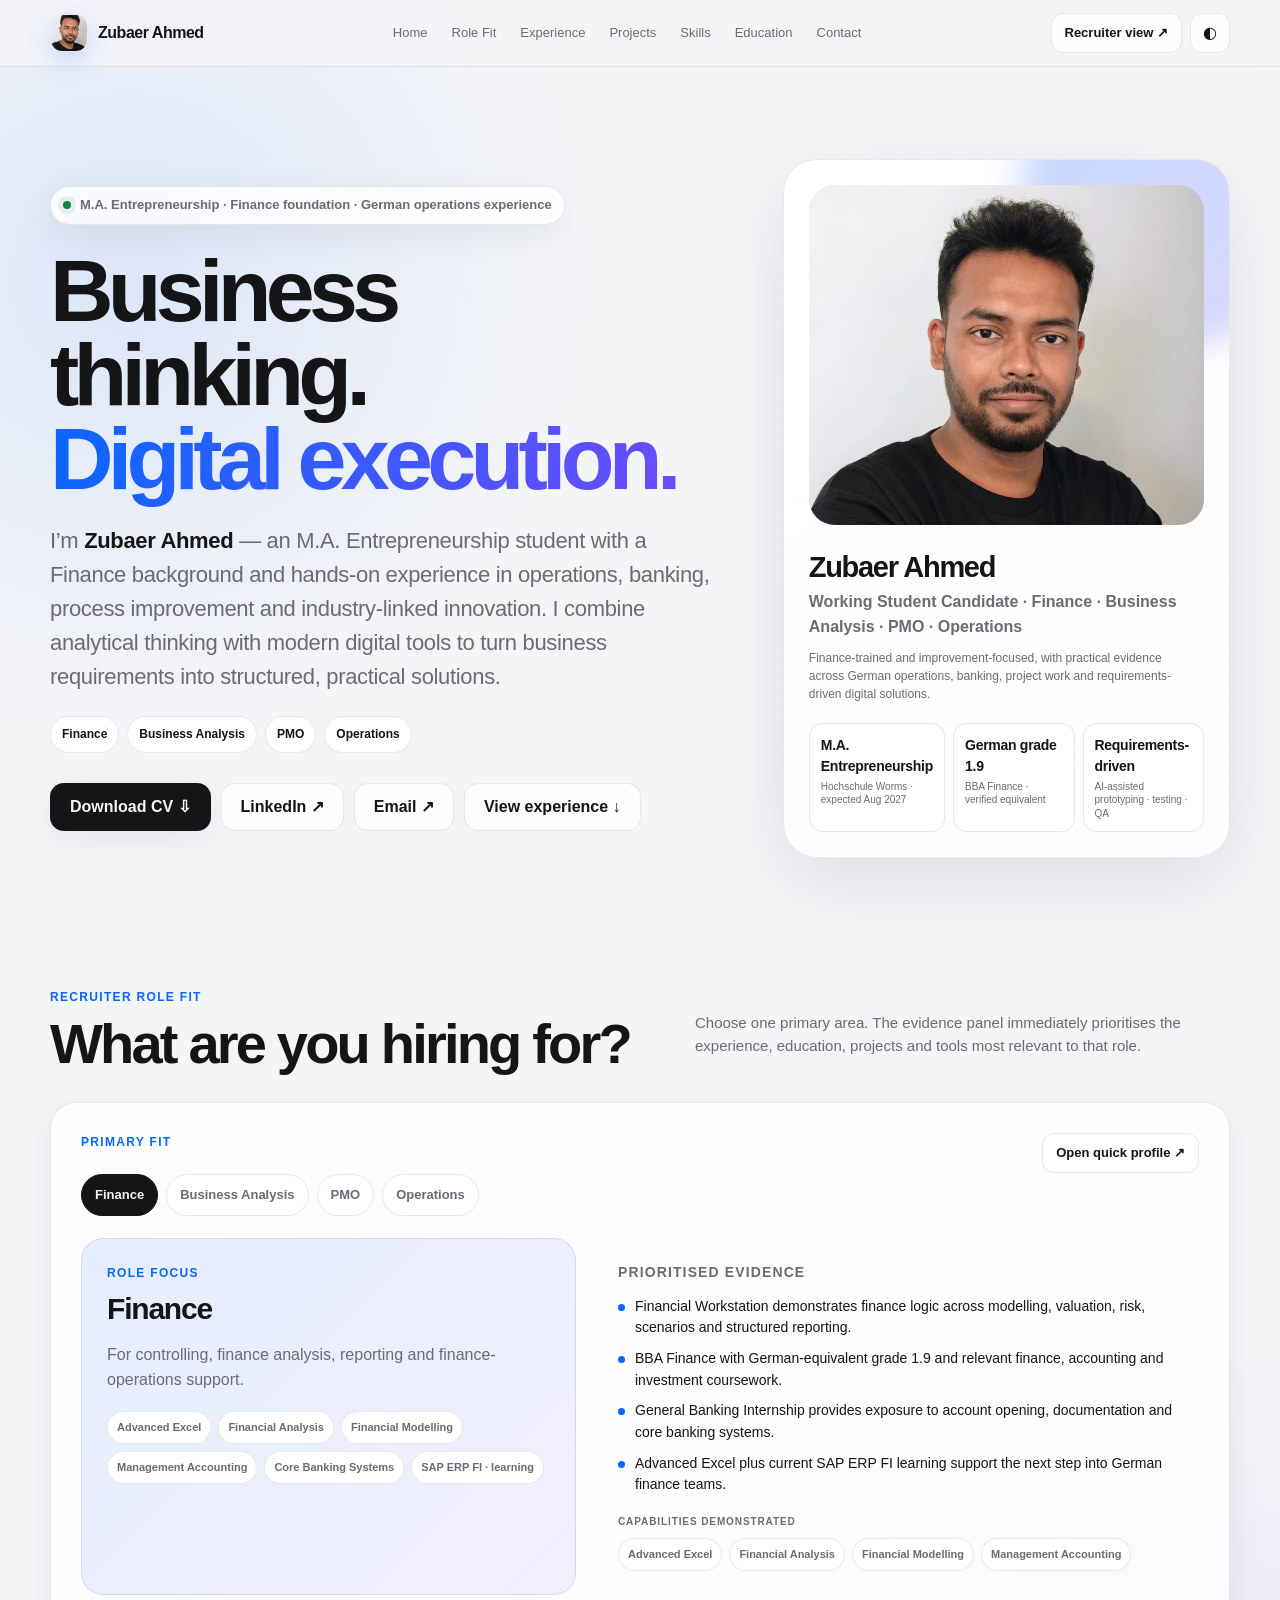
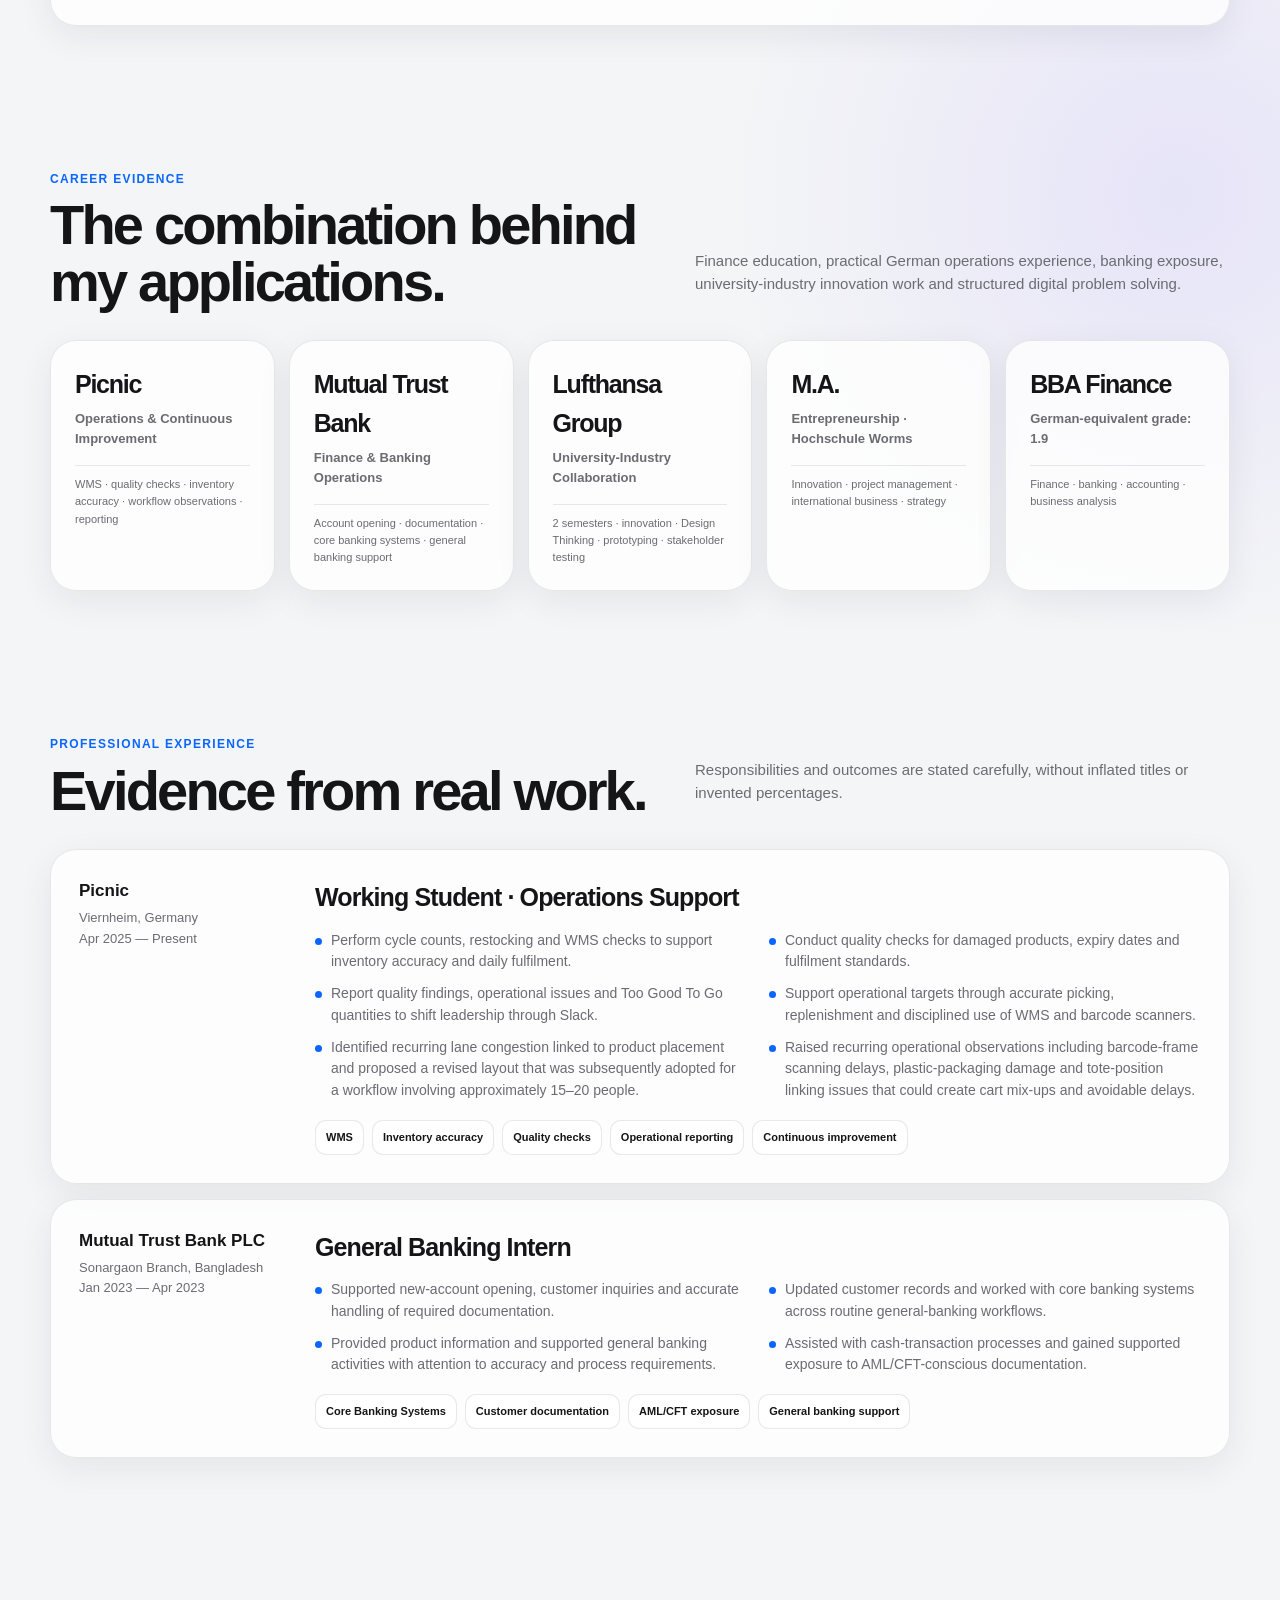
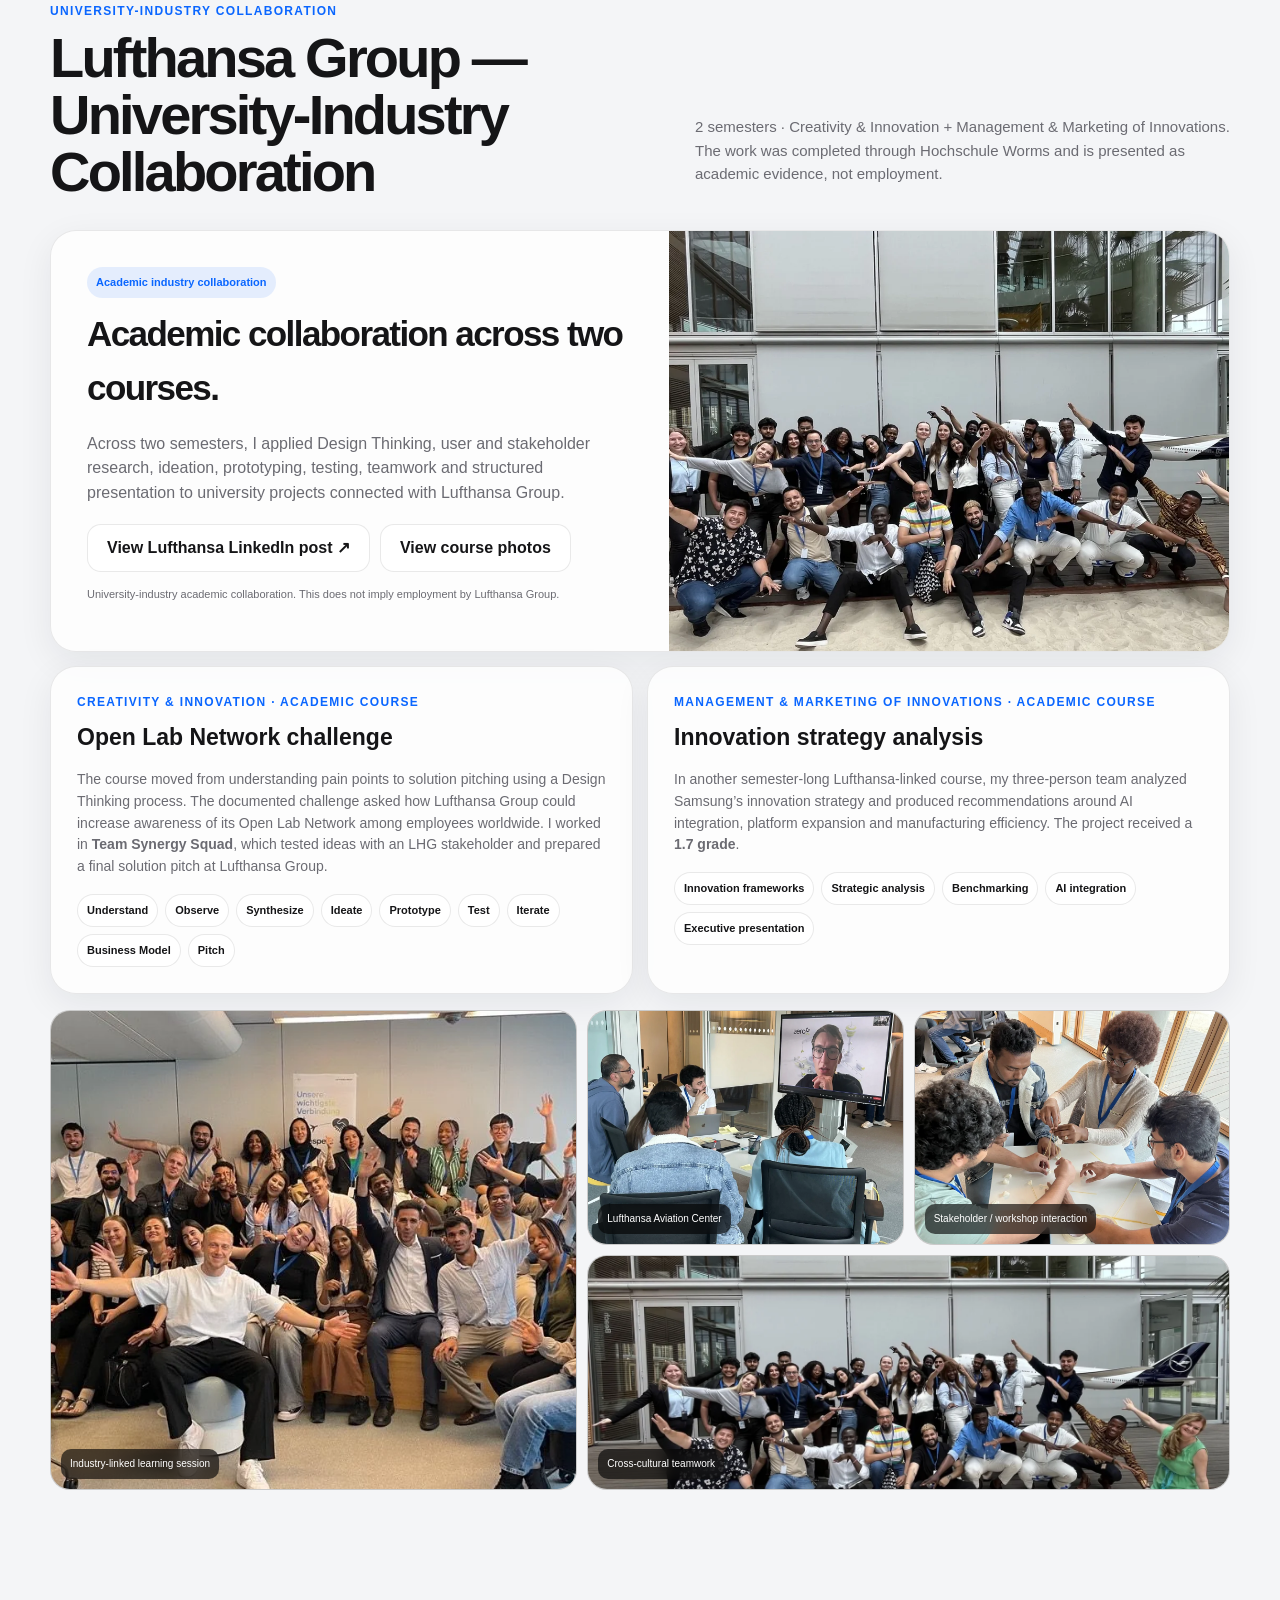
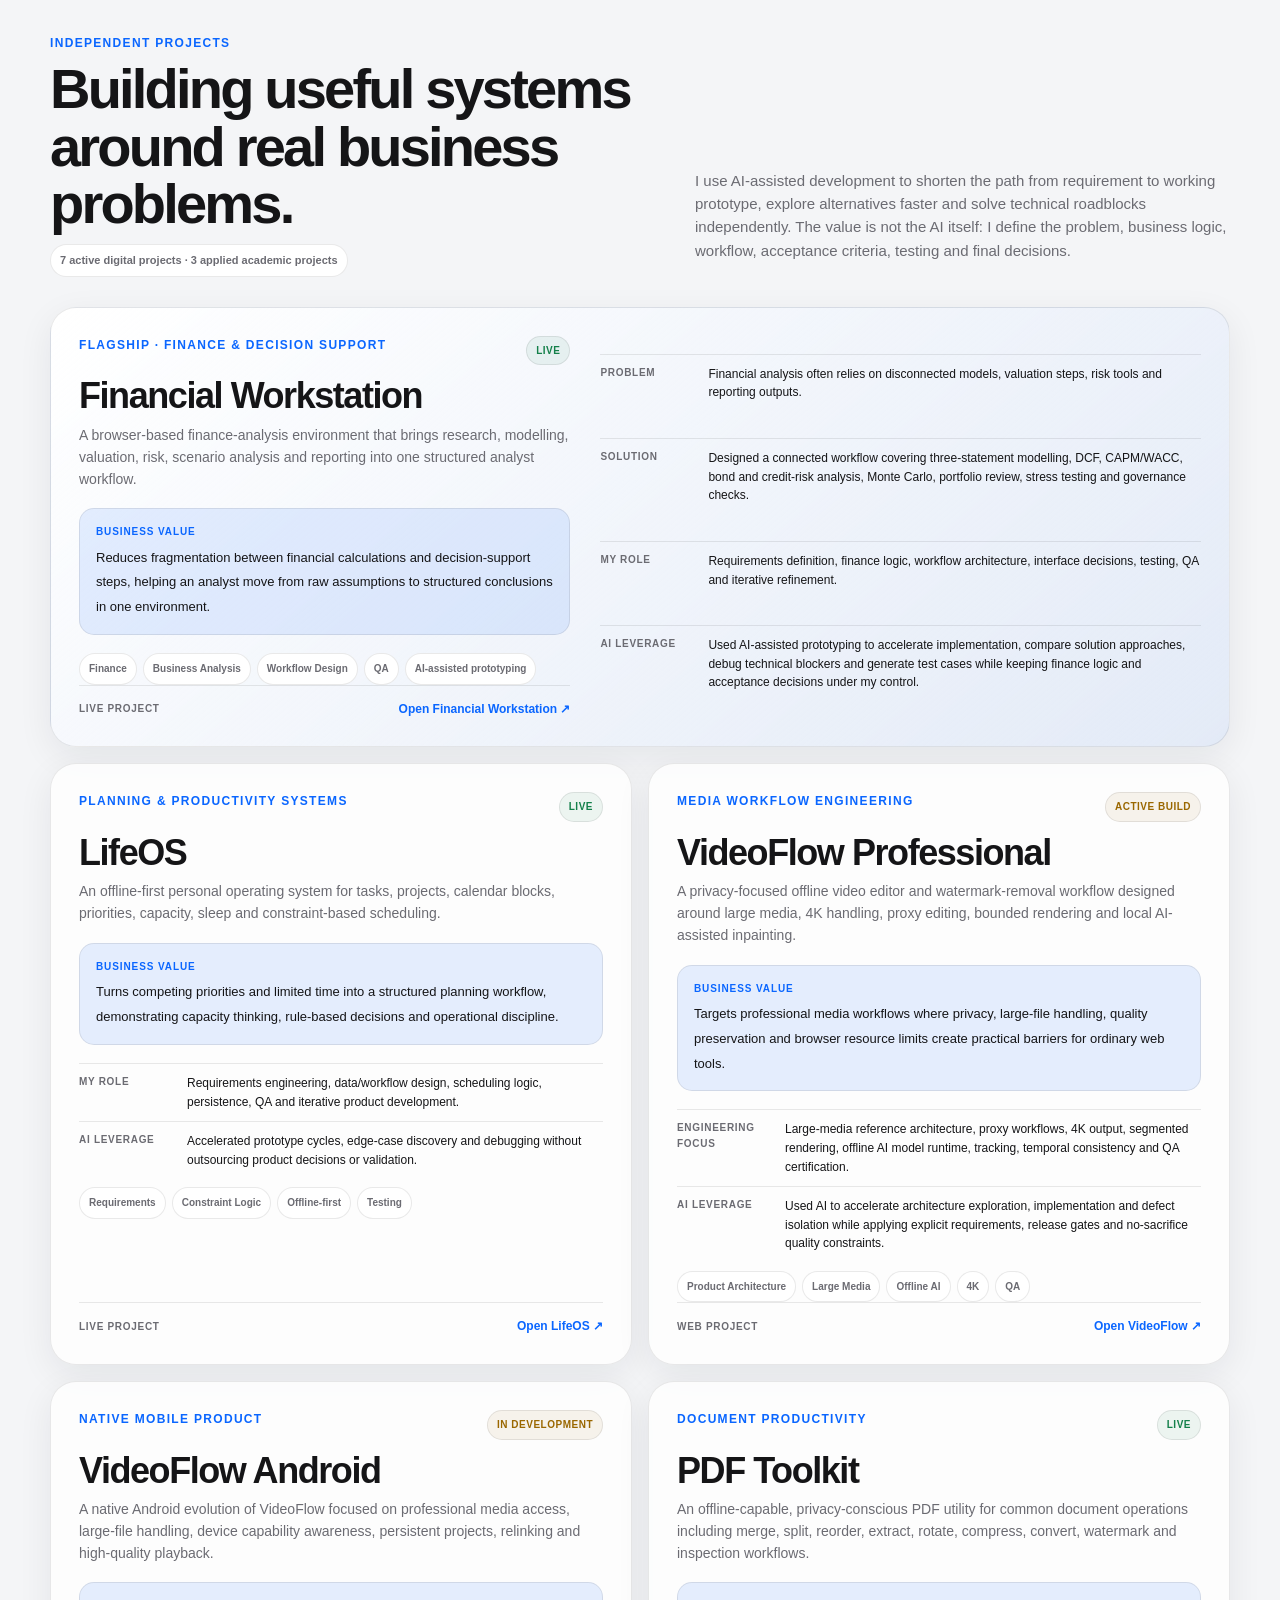
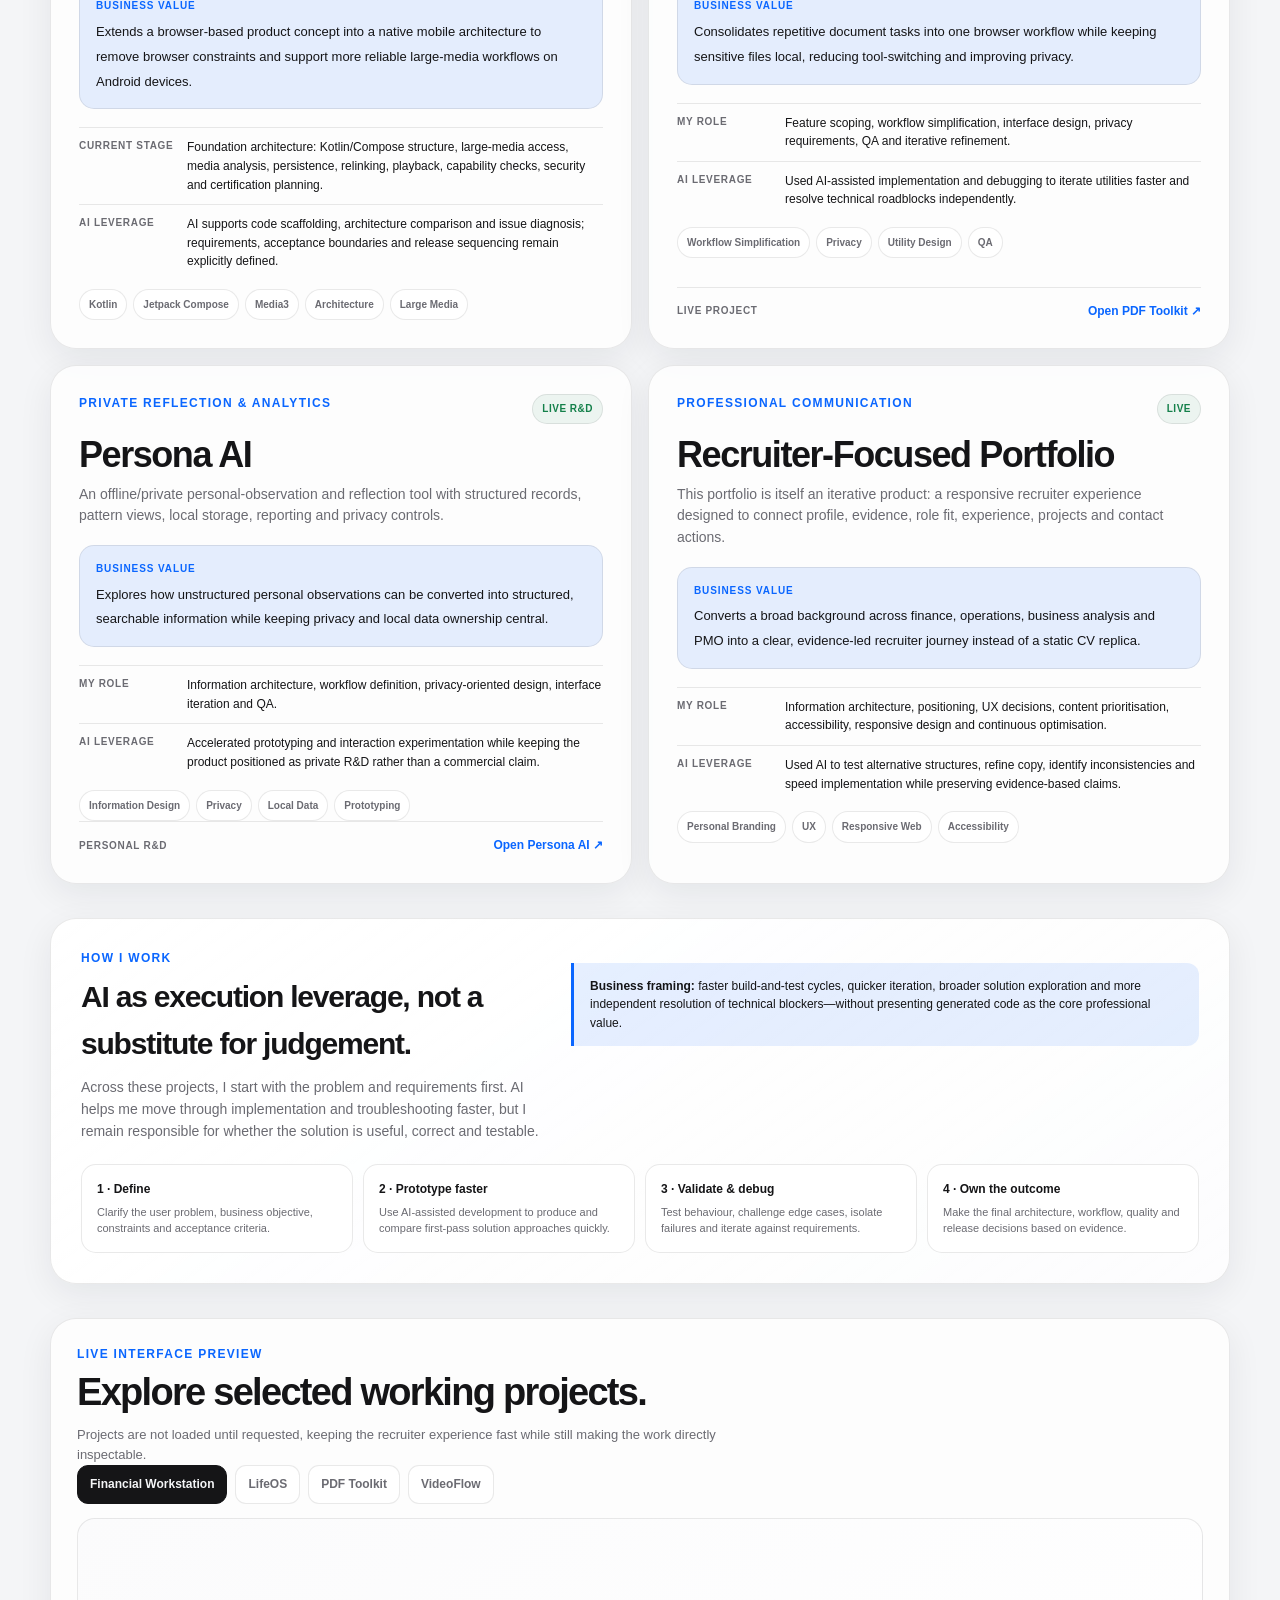
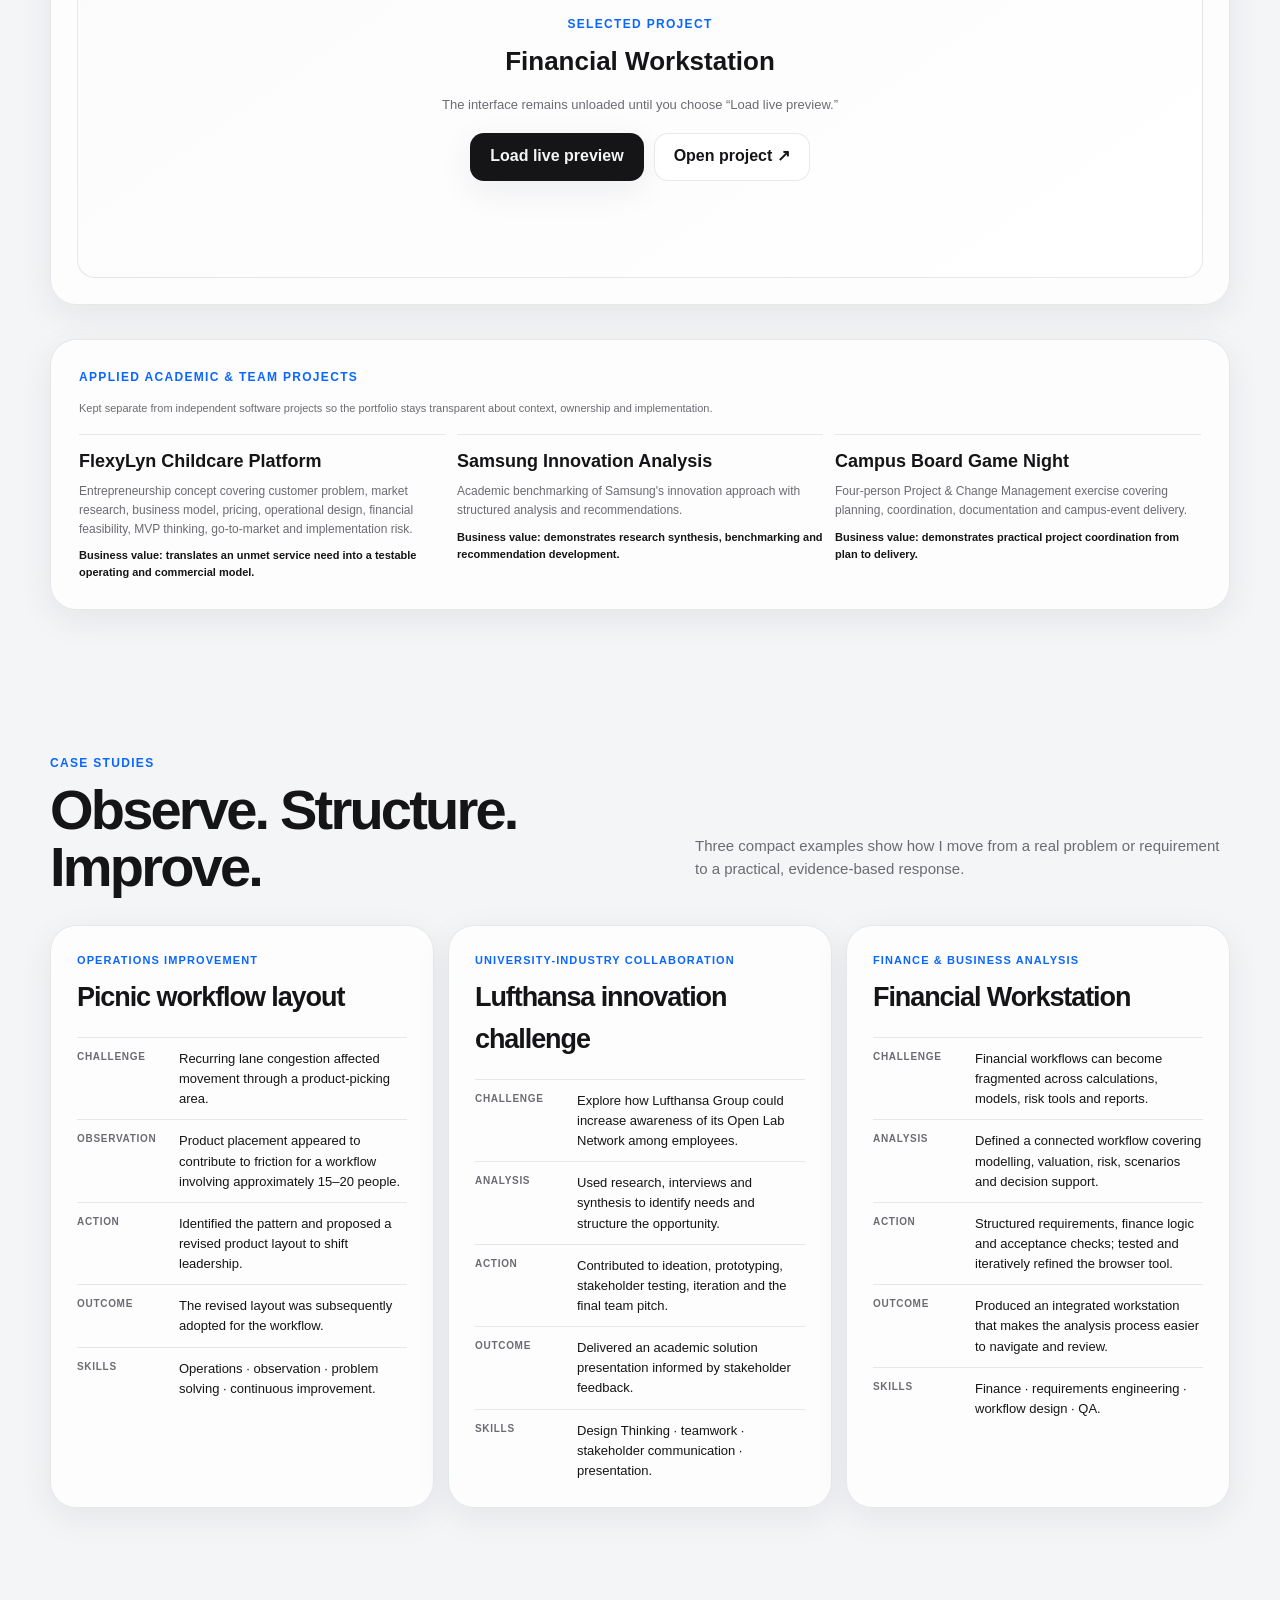
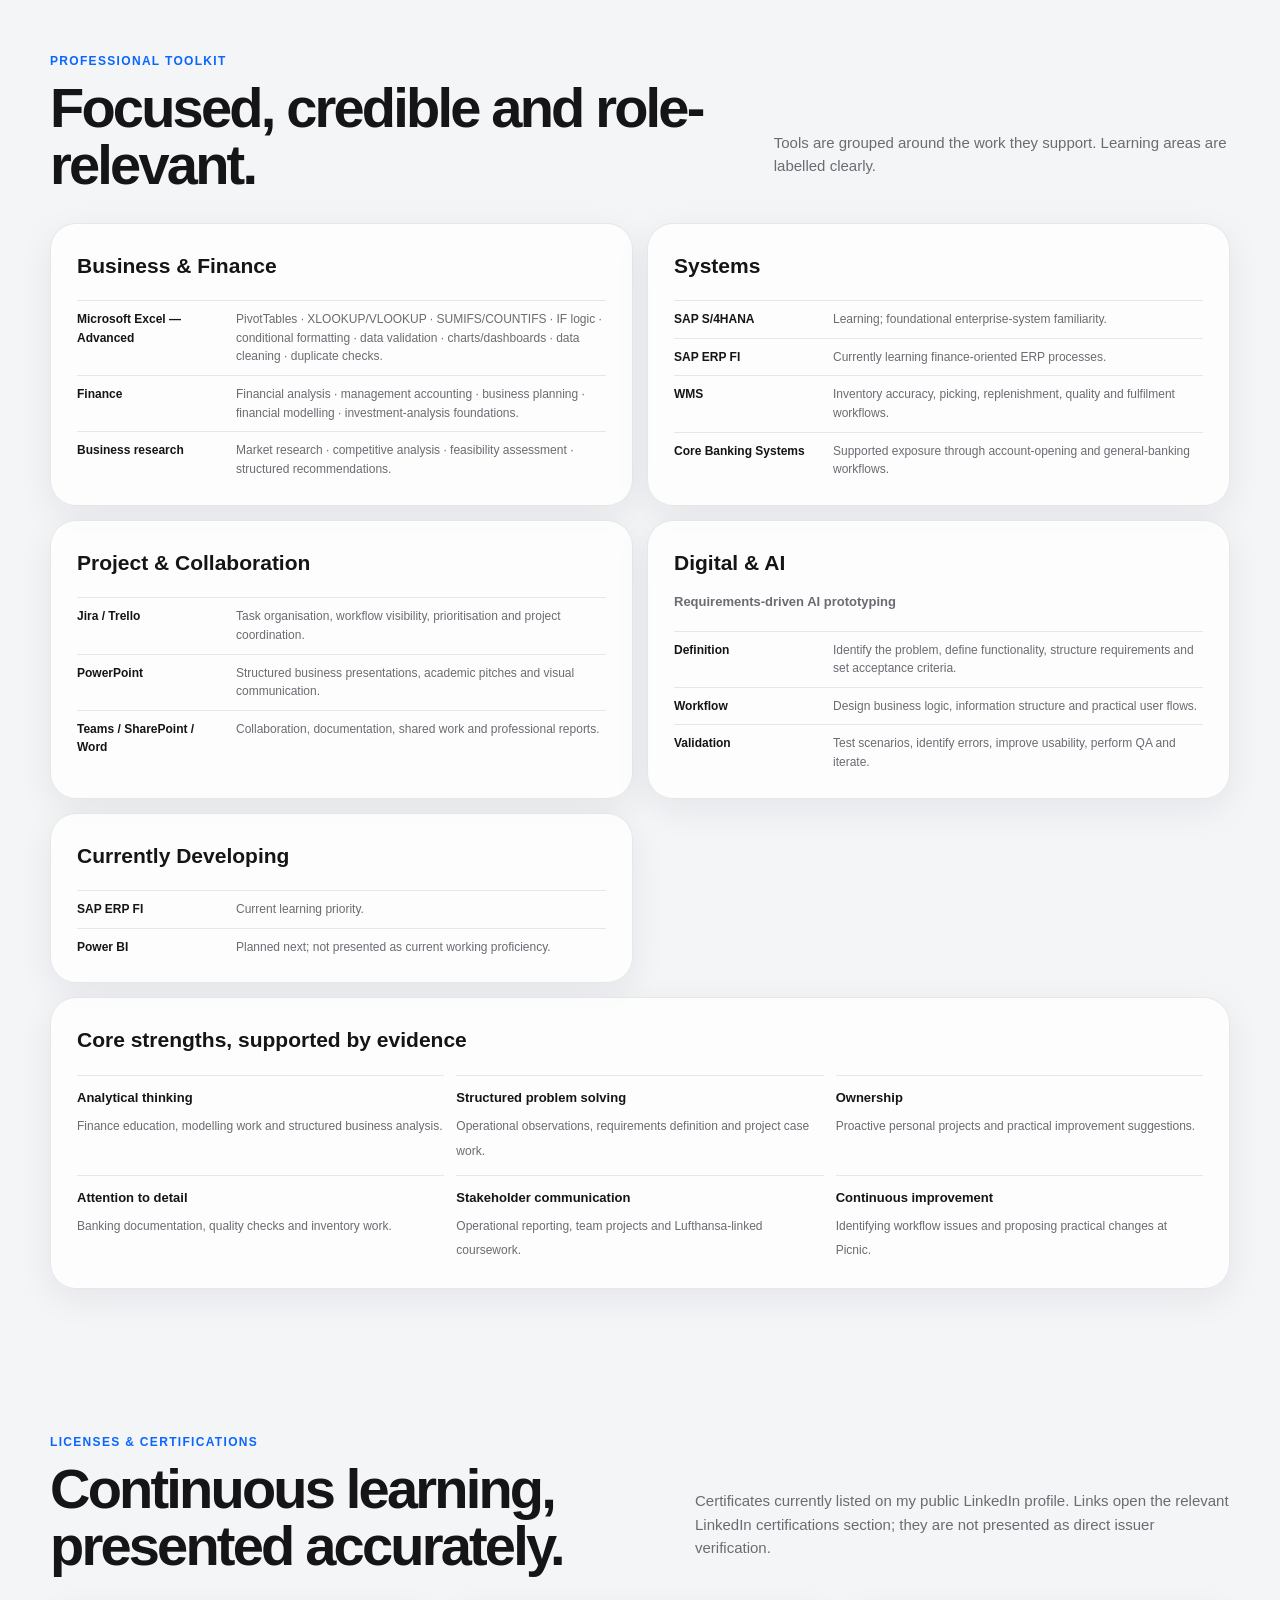
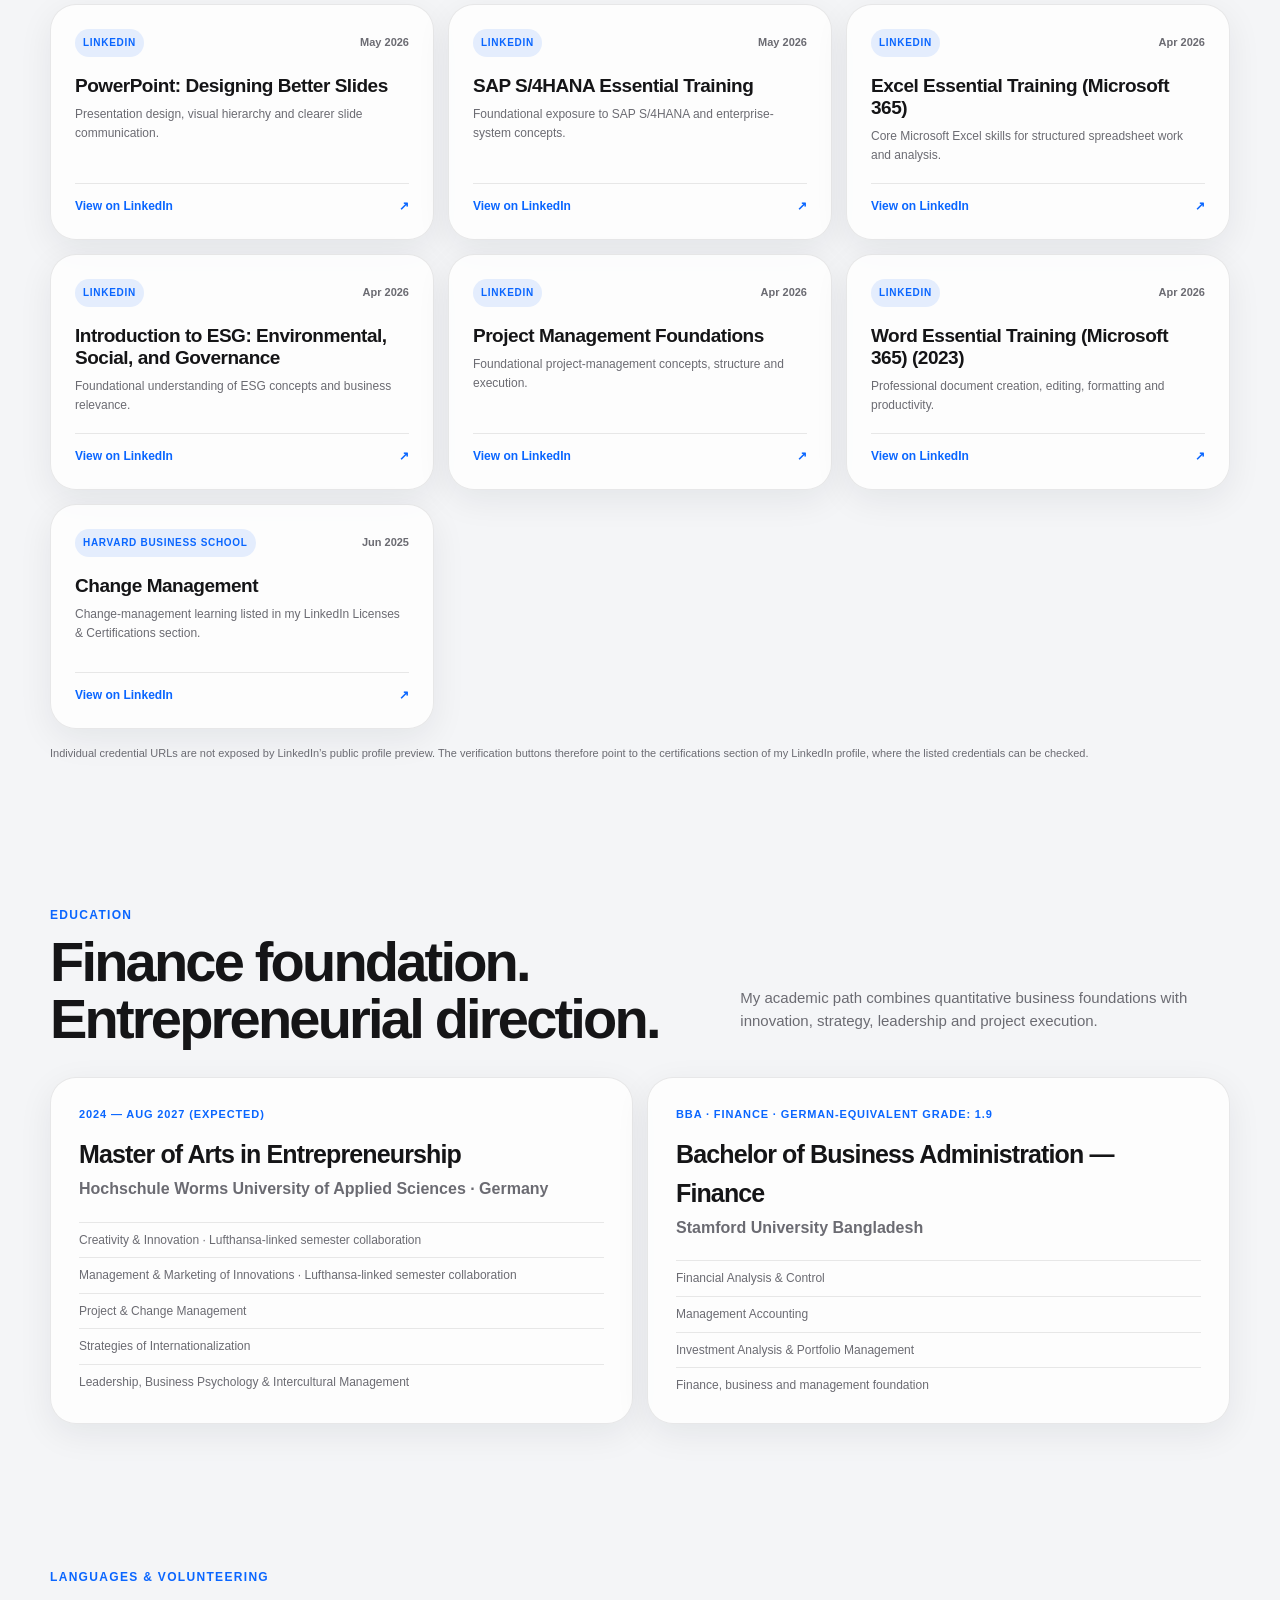
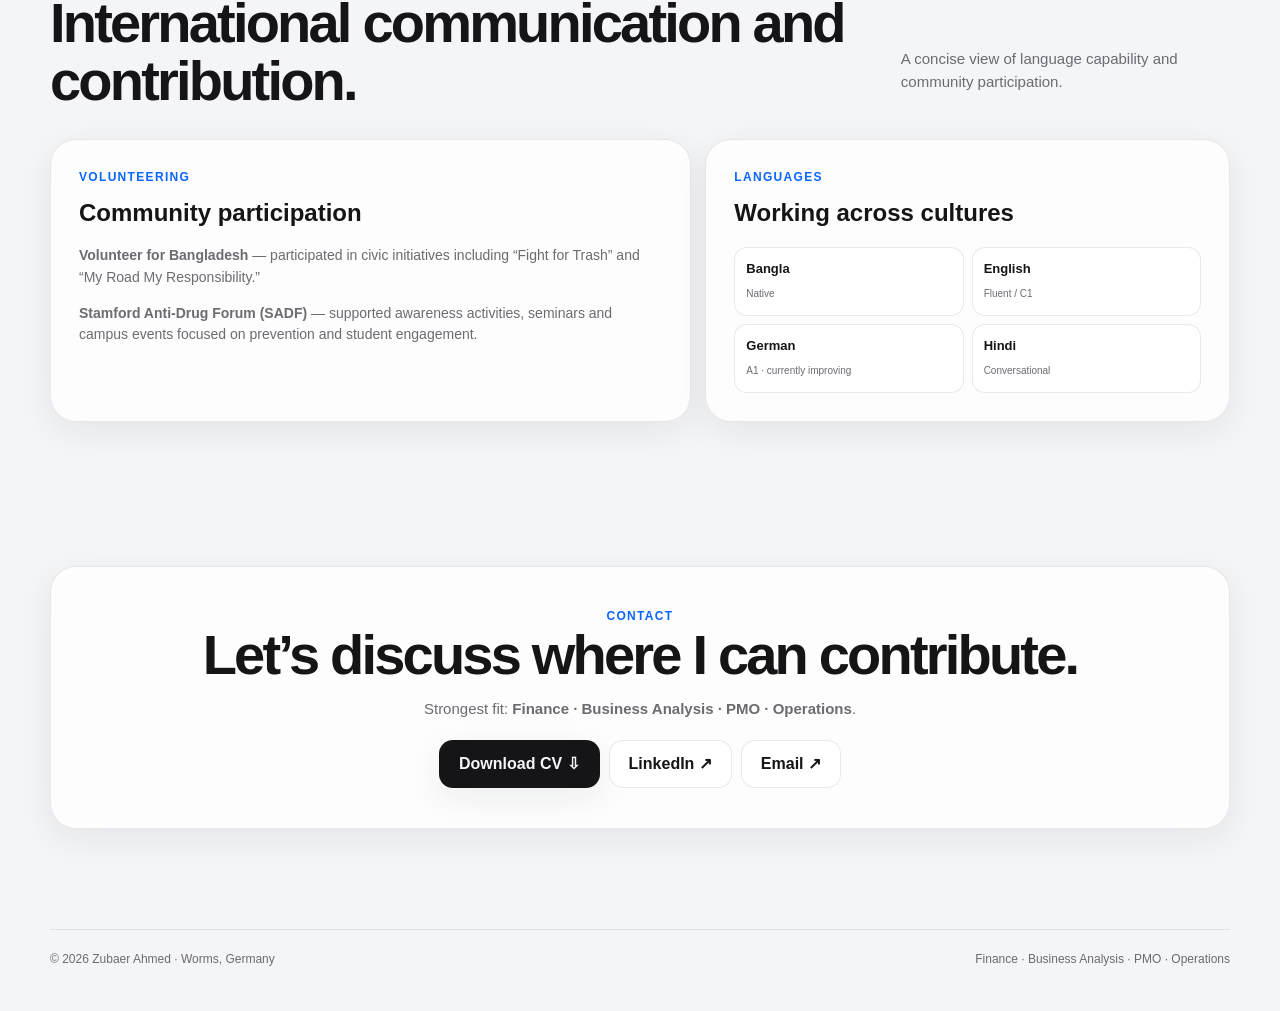
==== index.html @ 87947f53 "Persist exact approved portfolio [skip ci]" ====
<!DOCTYPE html>
<html lang="en" data-theme="light">
<head>
<meta charset="utf-8">
<meta name="viewport" content="width=device-width,initial-scale=1,viewport-fit=cover">
<meta name="description" content="Portfolio of Zubaer Ahmed, an M.A. Entrepreneurship student with a Finance foundation and experience in operations, banking, business analysis, project work and digital problem solving.">
<meta name="author" content="Zubaer Ahmed">
<meta name="color-scheme" content="light dark">
<meta property="og:title" content="Zubaer Ahmed | Finance · Business Analysis · PMO · Operations">
<meta property="og:description" content="Finance-trained M.A. Entrepreneurship student with practical experience in German operations, banking, project work and requirements-driven digital solutions.">
<link rel="canonical" href="https://zubaerahmed13.github.io/zubaer-ahmed-portfolioDE/">
<link rel="icon" href="data:image/svg+xml,%3Csvg xmlns=%22http://www.w3.org/2000/svg%22 viewBox=%220 0 64 64%22%3E%3Crect width=%2264%22 height=%2264%22 rx=%2216%22 fill=%22%230a66ff%22/%3E%3Ctext x=%2232%22 y=%2241%22 text-anchor=%22middle%22 font-family=%22Arial%22 font-size=%2228%22 font-weight=%22700%22 fill=%22white%22%3EZA%3C/text%3E%3C/svg%3E">
<title>Zubaer Ahmed | Finance · Business Analysis · PMO · Operations</title>
<style>
:root{
  --bg:#f4f5f7;--bg2:#fbfbfc;--glass:rgba(255,255,255,.78);--solid:#fff;--text:#151517;--muted:#6b6b72;--line:rgba(0,0,0,.085);
  --accent:#0a66ff;--accent2:#6c4cff;--accentSoft:rgba(10,102,255,.10);--green:#14804a;--amber:#9a6700;
  --shadow:0 24px 80px rgba(17,24,39,.10);--soft:0 10px 35px rgba(17,24,39,.07);--r:26px;--r2:18px;--max:1180px;
  --header:rgba(244,245,247,.82);
}
html[data-theme="dark"]{
  --bg:#08090b;--bg2:#0d0e11;--glass:rgba(25,25,29,.78);--solid:#141519;--text:#f5f5f7;--muted:#a2a2aa;--line:rgba(255,255,255,.10);
  --accent:#4aa3ff;--accent2:#9b82ff;--accentSoft:rgba(74,163,255,.12);--green:#4fd38a;--amber:#ffcc66;--shadow:0 26px 90px rgba(0,0,0,.50);--soft:0 12px 40px rgba(0,0,0,.28);--header:rgba(8,9,11,.82);
}
*{box-sizing:border-box}html{scroll-behavior:smooth}body{margin:0;color:var(--text);background:radial-gradient(circle at 10% 2%,rgba(10,102,255,.10),transparent 29rem),radial-gradient(circle at 92% 13%,rgba(108,76,255,.10),transparent 28rem),var(--bg);font-family:-apple-system,BlinkMacSystemFont,"SF Pro Display","SF Pro Text","Segoe UI",Roboto,Arial,sans-serif;-webkit-font-smoothing:antialiased;line-height:1.55}a{color:inherit;text-decoration:none}button{font:inherit}img{display:block;max-width:100%}.wrap{width:min(calc(100% - 40px),var(--max));margin:auto}.skip{position:absolute;left:-9999px}.skip:focus{left:16px;top:16px;z-index:9999;background:#111;color:#fff;padding:10px 14px;border-radius:10px}
header{position:sticky;top:0;z-index:1000;background:var(--header);backdrop-filter:blur(20px) saturate(180%);-webkit-backdrop-filter:blur(20px) saturate(180%);border-bottom:1px solid var(--line)}.nav{height:66px;display:flex;align-items:center;justify-content:space-between;gap:18px}.brand{display:flex;align-items:center;gap:10px;font-weight:800;letter-spacing:-.03em}.mark{width:38px;height:38px;border-radius:12px;display:block;overflow:hidden;background:var(--solid);border:1px solid var(--line);box-shadow:0 9px 24px rgba(10,102,255,.18)}.mark img{width:100%;height:100%;object-fit:cover;object-position:50% 18%;transform:scale(1.38);transform-origin:50% 18%}.navlinks{display:flex;align-items:center;gap:4px}.navlinks a{padding:8px 10px;border-radius:10px;color:var(--muted);font-size:13px}.navlinks a:hover{background:var(--solid);color:var(--text)}.actions{display:flex;gap:8px;align-items:center}.icon,.smallbtn{border:1px solid var(--line);background:var(--glass);color:var(--text);cursor:pointer;border-radius:12px;transition:.2s}.icon{width:40px;height:40px}.smallbtn{padding:9px 13px;font-size:13px;font-weight:750}.icon:hover,.smallbtn:hover{transform:translateY(-1px);background:var(--solid)}.menu{display:none}
.hero{padding:92px 0 58px}.heroGrid{display:grid;grid-template-columns:1.2fr .8fr;gap:62px;align-items:center}.eyebrow{display:inline-flex;gap:9px;align-items:center;padding:8px 12px;border-radius:999px;border:1px solid var(--line);background:var(--glass);box-shadow:var(--soft);font-size:13px;color:var(--muted);font-weight:700}.dot{width:8px;height:8px;border-radius:99px;background:var(--green);box-shadow:0 0 0 5px rgba(20,128,74,.10)}h1{font-size:clamp(54px,7vw,88px);line-height:.96;letter-spacing:-.065em;margin:24px 0 22px}.grad{background:linear-gradient(105deg,var(--accent),var(--accent2));-webkit-background-clip:text;background-clip:text;color:transparent}.lead{max-width:790px;color:var(--muted);font-size:clamp(18px,2vw,22px);letter-spacing:-.015em}.lead strong{color:var(--text)}.cta{display:flex;gap:10px;flex-wrap:wrap;margin-top:30px}.btn{border:1px solid transparent;min-height:48px;border-radius:14px;padding:0 19px;display:inline-flex;align-items:center;justify-content:center;gap:9px;font-weight:800;cursor:pointer;transition:.2s}.btn:hover{transform:translateY(-2px)}.primary{background:var(--text);color:var(--bg);box-shadow:var(--soft)}.secondary{background:var(--glass);border-color:var(--line);color:var(--text)}.accent{background:var(--accent);color:#fff}.fine{margin-top:15px;color:var(--muted);font-size:12px}
.heroCard{position:relative;min-height:520px;border:1px solid var(--line);background:linear-gradient(150deg,var(--solid),var(--glass));border-radius:34px;box-shadow:var(--shadow);padding:25px;overflow:hidden}.heroCard:before{content:"";position:absolute;right:-90px;top:-110px;width:300px;height:300px;border-radius:50%;background:linear-gradient(135deg,rgba(10,102,255,.25),rgba(108,76,255,.22));filter:blur(16px)}.portrait{position:relative;border-radius:26px;overflow:hidden;height:340px;background:#ddd}.portrait img{width:100%;height:100%;object-fit:cover;object-position:50% 0%;transform:none}.name{position:relative;font-weight:850;font-size:29px;letter-spacing:-.045em;margin-top:20px}.roleline{position:relative;color:var(--muted);font-weight:700}.profilePitch{position:relative;margin-top:9px;color:var(--muted);font-size:12px;line-height:1.5;max-width:95%}.miniStats{position:relative;display:grid;grid-template-columns:repeat(3,1fr);gap:8px;margin-top:20px}.miniStat{border:1px solid var(--line);background:var(--glass);padding:11px;border-radius:14px}.miniStat b{display:block;font-size:16px;letter-spacing:-.02em}.miniStat span{display:block;color:var(--muted);font-size:10px;margin-top:2px}
section{padding:72px 0}.head{display:flex;justify-content:space-between;gap:24px;align-items:end;margin-bottom:30px}.kicker{font-size:12px;text-transform:uppercase;color:var(--accent);font-weight:850;letter-spacing:.11em}h2{font-size:clamp(36px,5vw,56px);line-height:1.02;letter-spacing:-.05em;margin:8px 0 0}.note{max-width:535px;color:var(--muted);font-size:15px}.card{border:1px solid var(--line);background:var(--glass);border-radius:var(--r);box-shadow:var(--soft)}
.rolePanel{padding:30px}.roleTop{display:flex;justify-content:space-between;gap:20px;align-items:flex-start}.chips{display:flex;flex-wrap:wrap;gap:8px;margin:22px 0}.roleChip{padding:10px 13px;border-radius:999px;border:1px solid var(--line);background:var(--solid);color:var(--muted);font-size:13px;font-weight:800;cursor:pointer;transition:.2s}.roleChip:hover{transform:translateY(-1px)}.roleChip.active{background:var(--text);color:var(--bg);border-color:var(--text)}.roleFocus{display:grid;grid-template-columns:.9fr 1.1fr;gap:18px}.focusTitle{border-radius:22px;padding:25px;background:linear-gradient(135deg,var(--accentSoft),rgba(108,76,255,.08));border:1px solid var(--line)}.focusTitle h3{font-size:30px;letter-spacing:-.04em;margin:4px 0 10px}.focusTitle p{margin:0;color:var(--muted)}.evidence{padding:24px}.evidence h4{margin:0 0 12px;font-size:14px;text-transform:uppercase;letter-spacing:.08em;color:var(--muted)}.evList{display:grid;gap:9px}.ev{display:flex;gap:10px;font-size:14px}.ev:before{content:"";width:7px;height:7px;border-radius:99px;background:var(--accent);margin-top:8px;flex:0 0 auto}.focusSkills{display:flex;gap:7px;flex-wrap:wrap;margin-top:18px}.focusSoftLabel{margin-top:18px;font-size:10px;text-transform:uppercase;letter-spacing:.09em;color:var(--muted);font-weight:850}.focusSoftLabel+.focusSkills{margin-top:8px}.tag{font-size:11px;font-weight:750;color:var(--muted);padding:7px 9px;border:1px solid var(--line);border-radius:999px;background:var(--solid)}
.snapshot{display:grid;grid-template-columns:repeat(4,1fr);gap:14px}.stat{padding:24px;min-height:155px}.statNum{font-size:34px;font-weight:900;letter-spacing:-.05em}.statLabel{color:var(--muted);font-size:13px;margin-top:5px}.statSmall{color:var(--muted);font-size:11px;margin-top:16px;border-top:1px solid var(--line);padding-top:10px}
.expList{display:grid;gap:15px}.exp{display:grid;grid-template-columns:210px 1fr;gap:26px;padding:28px}.meta{color:var(--muted);font-size:13px}.meta strong{display:block;color:var(--text);font-size:17px;margin-bottom:4px}.exp h3{font-size:25px;letter-spacing:-.035em;margin:0 0 13px}.bullets{display:grid;grid-template-columns:repeat(2,1fr);gap:10px 22px}.bullet{display:flex;gap:9px;color:var(--muted);font-size:14px}.bullet:before{content:"";width:7px;height:7px;border-radius:50%;background:var(--accent);margin-top:8px;flex:0 0 auto}.metrics{display:flex;gap:8px;flex-wrap:wrap;margin-top:18px}.metric{font-size:11px;font-weight:800;padding:8px 10px;background:var(--solid);border:1px solid var(--line);border-radius:11px}
.collab{overflow:hidden}.collabHero{display:grid;grid-template-columns:1.05fr .95fr}.collabText{padding:36px}.collabText h3{font-size:35px;letter-spacing:-.045em;margin:9px 0 15px}.collabText p{color:var(--muted)}.collabPhoto{min-height:420px}.collabPhoto img{width:100%;height:100%;object-fit:cover}.badge{display:inline-flex;align-items:center;gap:7px;padding:7px 9px;border-radius:999px;background:var(--accentSoft);color:var(--accent);font-size:11px;font-weight:850}.collabGrid{display:grid;grid-template-columns:repeat(2,1fr);gap:14px;margin-top:14px}.collabCard{padding:26px}.collabCard h3{font-size:23px;margin:8px 0}.collabCard p{color:var(--muted);font-size:14px}.process{display:flex;flex-wrap:wrap;gap:7px;margin-top:16px}.process span{font-size:11px;font-weight:750;padding:7px 9px;background:var(--solid);border:1px solid var(--line);border-radius:999px}.disclaimer{margin-top:14px;color:var(--muted);font-size:11px}.linkline{display:flex;gap:10px;flex-wrap:wrap;margin-top:18px}
.gallery{display:grid;grid-template-columns:1.25fr .75fr .75fr;grid-template-rows:235px 235px;gap:10px;margin-top:16px}.pic{position:relative;border-radius:20px;overflow:hidden;border:1px solid var(--line);cursor:zoom-in;background:#ddd}.pic:first-child{grid-row:1/3}.pic:nth-child(4){grid-column:2/4}.pic img{width:100%;height:100%;object-fit:cover;transition:.3s}.pic:hover img{transform:scale(1.02)}.piccap{position:absolute;left:10px;bottom:10px;background:rgba(0,0,0,.62);color:#fff;padding:7px 9px;border-radius:10px;font-size:10px;backdrop-filter:blur(8px)}
.filters{display:flex;flex-wrap:wrap;gap:8px;margin-bottom:20px}.filter{border:1px solid var(--line);background:var(--glass);color:var(--muted);padding:9px 13px;border-radius:999px;font-size:12px;font-weight:800;cursor:pointer}.filter.active{background:var(--text);color:var(--bg);border-color:var(--text)}.projects{display:grid;grid-template-columns:repeat(3,1fr);gap:14px}.project{padding:26px;min-height:330px;display:flex;flex-direction:column;transition:.2s}.project:hover{transform:translateY(-4px);box-shadow:var(--shadow)}.project.hidden{display:none}.projectTop{display:flex;justify-content:space-between;gap:12px}.ptype{font-size:10px;text-transform:uppercase;letter-spacing:.10em;color:var(--accent);font-weight:850}.pnum{font-size:11px;color:var(--muted)}.project h3{font-size:24px;letter-spacing:-.035em;margin:25px 0 10px}.project p{margin:0;color:var(--muted);font-size:14px}.ptags{margin-top:auto;padding-top:22px;display:flex;gap:6px;flex-wrap:wrap}.projectLink{display:flex;align-items:center;justify-content:space-between;gap:12px;margin-top:16px;padding-top:14px;border-top:1px solid var(--line);font-size:12px;font-weight:850;color:var(--accent)}.projectLink span{color:var(--muted);font-size:10px;text-transform:uppercase;letter-spacing:.07em}.projectLink:hover strong{text-decoration:underline}.liveShowcase{margin-top:26px;padding:28px;overflow:hidden}.showcaseTop{display:flex;align-items:flex-end;justify-content:space-between;gap:20px;margin-bottom:18px}.showcaseTop h3{font-size:28px;letter-spacing:-.04em;margin:6px 0 0}.showcaseTop p{max-width:620px;margin:0;color:var(--muted);font-size:13px}.showcaseTabs{display:flex;gap:8px;flex-wrap:wrap;margin-bottom:14px}.showcaseTab{border:1px solid var(--line);background:var(--solid);color:var(--muted);padding:9px 12px;border-radius:11px;font-size:12px;font-weight:800;cursor:pointer}.showcaseTab.active{background:var(--text);color:var(--bg);border-color:var(--text)}.browserFrame{border:1px solid var(--line);border-radius:20px;overflow:hidden;background:var(--solid);box-shadow:var(--soft)}.browserBar{min-height:44px;display:flex;align-items:center;gap:9px;padding:0 13px;border-bottom:1px solid var(--line);background:var(--bg2)}.browserDots{display:flex;gap:5px}.browserDots i{width:8px;height:8px;border-radius:50%;background:var(--line);display:block}.browserUrl{min-width:0;flex:1;white-space:nowrap;overflow:hidden;text-overflow:ellipsis;color:var(--muted);font-size:11px}.browserFrame iframe{display:block;width:100%;height:560px;border:0;background:#fff}.showcaseFoot{display:flex;align-items:center;justify-content:space-between;gap:14px;margin-top:13px;color:var(--muted);font-size:11px}.showcaseOpen{font-weight:850;color:var(--accent)}
.caseGrid{display:grid;grid-template-columns:repeat(2,1fr);gap:14px}.case{padding:30px}.case h3{font-size:27px;letter-spacing:-.04em;margin:8px 0 18px}.caseLabel{font-size:11px;color:var(--accent);text-transform:uppercase;letter-spacing:.1em;font-weight:850}.steps{display:grid;gap:10px}.step{display:grid;grid-template-columns:82px 1fr;gap:14px;border-top:1px solid var(--line);padding-top:11px}.step b{font-size:10px;color:var(--muted);letter-spacing:.07em;text-transform:uppercase}.step span{font-size:13px}
.skills{display:grid;grid-template-columns:repeat(2,1fr);gap:14px}.skillCard{padding:26px}.skillCard.wide{grid-column:1/-1}.skillCard h3{font-size:21px;margin:0}.skillCard p{color:var(--muted);font-size:13px}.skillRows{display:grid;gap:9px;margin-top:18px}.skillRow{display:grid;grid-template-columns:145px 1fr;gap:14px;padding-top:9px;border-top:1px solid var(--line)}.skillRow b{font-size:12px}.skillRow span{font-size:12px;color:var(--muted)}.softSkillGrid{display:grid;grid-template-columns:repeat(2,1fr);gap:10px 20px;margin-top:18px}.softSkillGroup{padding-top:10px;border-top:1px solid var(--line)}.softSkillGroup b{display:block;font-size:12px;margin-bottom:5px}.softSkillGroup span{font-size:12px;color:var(--muted);line-height:1.55}

.certGrid{display:grid;grid-template-columns:repeat(3,1fr);gap:14px}.certCard{padding:24px;display:flex;flex-direction:column;min-height:225px}.certIssuer{display:flex;align-items:center;justify-content:space-between;gap:10px}.issuerBadge{font-size:10px;font-weight:850;letter-spacing:.07em;text-transform:uppercase;padding:6px 8px;border-radius:999px;background:var(--accentSoft);color:var(--accent)}.certDate{font-size:11px;color:var(--muted);font-weight:750}.certCard h3{font-size:19px;line-height:1.18;letter-spacing:-.025em;margin:18px 0 8px}.certCard p{font-size:12px;color:var(--muted);margin:0 0 18px}.verifyLink{margin-top:auto;display:inline-flex;align-items:center;justify-content:space-between;gap:10px;padding-top:13px;border-top:1px solid var(--line);font-size:12px;font-weight:850;color:var(--accent)}.certNote{margin-top:16px;color:var(--muted);font-size:11px}.learningPill{display:inline-flex;margin-top:10px;font-size:10px;font-weight:850;color:var(--amber);background:rgba(154,103,0,.08);border:1px solid rgba(154,103,0,.16);padding:6px 8px;border-radius:999px}
.eduGrid{display:grid;grid-template-columns:repeat(2,1fr);gap:14px}.edu{padding:28px}.year{font-size:11px;color:var(--accent);font-weight:850;letter-spacing:.08em}.edu h3{font-size:25px;margin:12px 0 3px;letter-spacing:-.035em}.school{color:var(--muted);font-weight:650}.courseList{display:grid;gap:8px;margin-top:20px}.course{padding-top:8px;border-top:1px solid var(--line);font-size:12px;color:var(--muted)}
.communityGrid{display:grid;grid-template-columns:1.1fr .9fr;gap:14px}.community{padding:28px}.community h3{font-size:24px;margin:8px 0}.community p{color:var(--muted);font-size:14px}.langGrid{display:grid;grid-template-columns:repeat(2,1fr);gap:8px;margin-top:16px}.lang{border:1px solid var(--line);background:var(--solid);border-radius:13px;padding:11px}.lang b{display:block;font-size:13px}.lang span{color:var(--muted);font-size:10px}
.contact{display:grid;grid-template-columns:1.1fr .9fr;gap:22px;padding:40px;align-items:center}.contact h2{margin:0 0 12px}.contactLinks{display:grid;gap:9px}.contactItem{display:flex;align-items:center;justify-content:space-between;gap:14px;border:1px solid var(--line);background:var(--solid);border-radius:15px;padding:13px 15px;font-size:13px}.contactItem span{display:block;color:var(--muted);font-size:10px}.contactItem button{border:0;background:none;color:inherit;font:inherit;padding:0;cursor:pointer;text-align:left}
footer{padding:28px 0 42px;color:var(--muted);font-size:12px}.footer{border-top:1px solid var(--line);padding-top:20px;display:flex;justify-content:space-between;gap:16px;flex-wrap:wrap}
.modalBack,.lightbox{position:fixed;inset:0;z-index:3000;background:rgba(0,0,0,.58);backdrop-filter:blur(15px);-webkit-backdrop-filter:blur(15px);display:none;align-items:center;justify-content:center;padding:20px}.modalBack.open,.lightbox.open{display:flex}.modal{width:min(780px,100%);max-height:88vh;overflow:auto;border-radius:28px;background:var(--solid);border:1px solid var(--line);box-shadow:var(--shadow);padding:28px}.modalHead{display:flex;justify-content:space-between;gap:20px;align-items:flex-start}.modalHead h2{font-size:34px;margin:0}.close{width:40px;height:40px;border-radius:12px;border:1px solid var(--line);background:var(--glass);color:var(--text);cursor:pointer}.quickGrid{display:grid;grid-template-columns:repeat(3,1fr);gap:9px;margin:22px 0}.quick{padding:15px;border:1px solid var(--line);background:var(--bg2);border-radius:14px}.quick b{display:block}.quick span{font-size:10px;color:var(--muted)}.quickLines{display:grid;gap:8px}.quickLine{display:grid;grid-template-columns:120px 1fr;gap:12px;padding-top:10px;border-top:1px solid var(--line);font-size:13px}.quickLine b{font-size:10px;color:var(--muted);text-transform:uppercase;letter-spacing:.07em}.lightbox img{max-width:min(1200px,94vw);max-height:88vh;border-radius:20px;box-shadow:0 30px 100px rgba(0,0,0,.5)}.toast{position:fixed;left:50%;bottom:24px;z-index:6000;transform:translate(-50%,15px);opacity:0;pointer-events:none;background:var(--text);color:var(--bg);padding:10px 14px;border-radius:11px;font-size:12px;font-weight:800;transition:.22s}.toast.show{opacity:1;transform:translate(-50%,0)}.reveal{opacity:1;transform:none}
@media(max-width:980px){.navlinks{display:none}.menu{display:inline-block}.heroGrid{grid-template-columns:1fr}.snapshot{grid-template-columns:repeat(2,1fr)}.projects{grid-template-columns:repeat(2,1fr)}.certGrid{grid-template-columns:repeat(2,1fr)}.collabHero{grid-template-columns:1fr}.collabPhoto{min-height:360px}.communityGrid,.contact{grid-template-columns:1fr}.browserFrame iframe{height:500px}.showcaseTop{align-items:flex-start}.gallery{grid-template-columns:1fr 1fr;grid-template-rows:260px 220px 220px}.pic:first-child{grid-row:1;grid-column:1/3}.pic:nth-child(4){grid-column:1/3}}
@media(max-width:720px){.wrap{width:min(calc(100% - 26px),var(--max))}.hero{padding:62px 0 36px}h1{font-size:clamp(48px,15vw,70px)}section{padding:54px 0}.head{display:block}.note{margin-top:12px}.smallbtn{display:none}.heroCard{min-height:auto}.portrait{height:350px}.roleFocus,.exp,.collabGrid,.projects,.caseGrid,.skills,.eduGrid,.certGrid{grid-template-columns:1fr}.snapshot{grid-template-columns:1fr 1fr}.bullets{grid-template-columns:1fr}.quickGrid{grid-template-columns:1fr}.quickLine{grid-template-columns:1fr;gap:3px}.gallery{display:grid;grid-template-columns:1fr;grid-template-rows:260px 220px 220px 220px}.pic:first-child,.pic:nth-child(4){grid-column:auto;grid-row:auto}.skillRow{grid-template-columns:1fr;gap:3px}.softSkillGrid{grid-template-columns:1fr}.miniStats{grid-template-columns:1fr 1fr}.contact{padding:28px}.roleTop{display:block}.liveShowcase{padding:20px}.showcaseTop{display:block}.showcaseTop p{margin-top:9px}.browserFrame iframe{height:430px}.showcaseFoot{align-items:flex-start;flex-direction:column}}
@media(prefers-reduced-motion:reduce){*{scroll-behavior:auto!important;transition:none!important}.reveal{opacity:1;transform:none}}
@media print{header,.cta,.filters,#currently,.contactLinks,.modalBack,.lightbox,.roleChip{display:none!important}body{background:#fff;color:#111}.card,.heroCard{box-shadow:none;background:#fff;break-inside:avoid}.reveal{opacity:1;transform:none}section{padding:24px 0}.hero{padding:20px 0}}

/* Recruiter positioning upgrade */
:root{--navy:#12355b;--success:#147d64}
body{overflow-x:hidden}
.navlinks a:focus-visible,.btn:focus-visible,.roleChip:focus-visible,.showcaseTab:focus-visible,.icon:focus-visible,.smallbtn:focus-visible,.contactItem:focus-visible,.projectLink:focus-visible,.verifyLink:focus-visible{outline:3px solid rgba(10,102,255,.34);outline-offset:3px}
.pillars{display:flex;flex-wrap:wrap;gap:8px;margin-top:22px}.pillar{padding:8px 11px;border:1px solid var(--line);border-radius:999px;background:var(--solid);font-size:12px;font-weight:850;color:var(--text)}
.miniStat b{font-size:14px}.miniStat span{font-size:10px;line-height:1.35}
.snapshot{grid-template-columns:repeat(5,1fr)}.statNum{font-size:25px}.stat{min-height:185px}
.featuredGrid{display:grid;grid-template-columns:repeat(2,1fr);gap:16px}.projectFeature{padding:28px;display:flex;flex-direction:column;min-height:360px}.projectFeature.flagship{grid-column:1/-1;display:grid;grid-template-columns:.85fr 1.15fr;gap:28px;background:linear-gradient(140deg,var(--solid),rgba(10,102,255,.07))}.featureTitle{font-size:clamp(26px,3vw,38px);line-height:1.04;letter-spacing:-.045em;margin:10px 0 12px}.featureText{color:var(--muted);font-size:14px}.featureFacts{display:grid;gap:10px}.featureFact{padding-top:10px;border-top:1px solid var(--line);display:grid;grid-template-columns:105px 1fr;gap:12px;font-size:13px}.featureFact b{font-size:10px;text-transform:uppercase;letter-spacing:.08em;color:var(--muted)}.projectFeature .projectLink{margin-top:auto}.projectFeature.flagship .projectLink{margin-top:18px}.capabilityLine{margin-top:20px;padding:14px 16px;border-radius:15px;background:var(--solid);border:1px solid var(--line);font-size:12px;font-weight:800;line-height:1.6}.additionalWork{margin-top:16px;padding:24px}.additionalGrid{display:grid;grid-template-columns:repeat(3,1fr);gap:12px;margin-top:16px}.additionalItem{border-top:1px solid var(--line);padding-top:12px}.additionalItem h3{font-size:17px;margin:0 0 7px}.additionalItem p{font-size:12px;color:var(--muted);margin:0}.additionalItem a{display:inline-block;margin-top:10px;color:var(--accent);font-size:12px;font-weight:850}
.previewPanel{margin-top:18px;padding:26px}.previewHead{display:flex;justify-content:space-between;gap:20px;align-items:flex-start}.previewHead p{max-width:640px;margin:7px 0 0;color:var(--muted);font-size:13px}.previewShell{position:relative;min-height:360px;border:1px solid var(--line);border-radius:18px;overflow:hidden;background:linear-gradient(145deg,var(--bg2),var(--solid));display:grid;place-items:center}.previewPlaceholder{max-width:520px;padding:34px;text-align:center}.previewPlaceholder h3{font-size:26px;margin:8px 0}.previewPlaceholder p{color:var(--muted);font-size:13px}.previewShell iframe{width:100%;height:560px;border:0;background:#fff}.previewActions{display:flex;gap:10px;justify-content:center;flex-wrap:wrap;margin-top:18px}
.caseGrid{grid-template-columns:repeat(3,1fr)}.case{padding:26px}.step{grid-template-columns:88px 1fr}
.skills{grid-template-columns:repeat(2,1fr)}.skillCard.wide{grid-column:1/-1}.strengthGrid{display:grid;grid-template-columns:repeat(3,1fr);gap:12px;margin-top:18px}.strength{padding-top:12px;border-top:1px solid var(--line)}.strength b{display:block;font-size:13px;margin-bottom:5px}.strength span{font-size:12px;color:var(--muted)}
.academicNotice{display:inline-flex;margin-top:14px;padding:8px 10px;border:1px solid var(--line);border-radius:10px;background:var(--solid);font-size:11px;color:var(--muted)}
.contactActions{display:flex;gap:9px;flex-wrap:wrap;margin-top:20px}
.contact.single{display:block;text-align:center}.contact.single .note{margin-left:auto;margin-right:auto}.contact.single .contactActions{justify-content:center}
.roleChip[aria-pressed="true"]{background:var(--text);color:var(--bg);border-color:var(--text)}
.modalBack[aria-hidden="true"],.lightbox[aria-hidden="true"]{display:none}.modalBack[aria-hidden="false"],.lightbox[aria-hidden="false"]{display:flex}
@media(max-width:980px){.snapshot{grid-template-columns:repeat(2,1fr)}.caseGrid{grid-template-columns:1fr 1fr}.projectFeature.flagship{grid-template-columns:1fr}.strengthGrid{grid-template-columns:repeat(2,1fr)}}
@media(max-width:720px){.featuredGrid,.caseGrid,.additionalGrid,.strengthGrid{grid-template-columns:1fr}.projectFeature.flagship{grid-column:auto}.previewPanel{padding:18px}.previewHead{display:block}.previewShell{min-height:320px}.previewShell iframe{height:470px}.contactActions .btn{width:100%}.hero .cta .btn{flex:1 1 calc(50% - 10px)}.stat{min-height:160px}}
@media(max-width:480px){.snapshot{grid-template-columns:1fr}.hero .cta .btn{flex-basis:100%}.pillars{gap:6px}.pillar{font-size:11px}.rolePanel{padding:20px}.featureFact{grid-template-columns:1fr;gap:3px}}

/* Independent projects — business-value showcase */
.projectPortfolio{display:grid;gap:16px}.projectGrid{display:grid;grid-template-columns:repeat(2,1fr);gap:16px}.projectCard{padding:28px;display:flex;flex-direction:column;min-height:395px}.projectCard.flagship{grid-column:1/-1;display:grid;grid-template-columns:.9fr 1.1fr;gap:30px;background:linear-gradient(140deg,var(--solid),rgba(10,102,255,.07))}.projectHeader{display:flex;align-items:flex-start;justify-content:space-between;gap:12px}.statusPill{display:inline-flex;align-items:center;gap:6px;padding:6px 9px;border:1px solid var(--line);border-radius:999px;background:var(--solid);color:var(--muted);font-size:10px;font-weight:850;letter-spacing:.05em;text-transform:uppercase;white-space:nowrap}.statusPill.live{color:var(--green);background:rgba(20,128,74,.07)}.statusPill.build{color:var(--amber);background:rgba(154,103,0,.07)}.projectCard h3{font-size:clamp(25px,3vw,36px);line-height:1.05;letter-spacing:-.04em;margin:12px 0 10px}.projectSummary{color:var(--muted);font-size:14px;margin:0}.businessValue{margin-top:18px;padding:15px 16px;border-radius:15px;background:var(--accentSoft);border:1px solid var(--line)}.businessValue b{display:block;font-size:10px;text-transform:uppercase;letter-spacing:.09em;color:var(--accent);margin-bottom:5px}.businessValue span{font-size:13px;line-height:1.55}.projectFacts{display:grid;gap:10px;margin-top:18px}.projectFact{display:grid;grid-template-columns:96px 1fr;gap:12px;padding-top:10px;border-top:1px solid var(--line);font-size:12px}.projectFact b{font-size:10px;text-transform:uppercase;letter-spacing:.07em;color:var(--muted)}.projectFact span{color:var(--text)}.projectTools{display:flex;flex-wrap:wrap;gap:6px;margin-top:18px}.projectTools span{font-size:10px;font-weight:800;padding:7px 9px;background:var(--solid);border:1px solid var(--line);border-radius:999px;color:var(--muted)}.projectCard .projectLink{margin-top:auto}.buildMethod{padding:30px;margin-top:18px;background:linear-gradient(145deg,var(--solid),var(--glass))}.buildMethodTop{display:grid;grid-template-columns:.85fr 1.15fr;gap:26px;align-items:start}.buildMethod h3{font-size:30px;letter-spacing:-.04em;margin:7px 0 10px}.buildMethod p{color:var(--muted);font-size:14px;margin:0}.methodGrid{display:grid;grid-template-columns:repeat(4,1fr);gap:10px;margin-top:22px}.methodStep{padding:15px;border:1px solid var(--line);border-radius:15px;background:var(--solid)}.methodStep b{display:block;font-size:12px;margin-bottom:5px}.methodStep span{display:block;font-size:11px;color:var(--muted);line-height:1.5}.ownershipLine{margin-top:14px;padding:14px 16px;border-left:3px solid var(--accent);background:var(--accentSoft);border-radius:0 12px 12px 0;font-size:12px}.academicProjects{margin-top:18px;padding:28px}.academicGrid{display:grid;grid-template-columns:repeat(3,1fr);gap:12px;margin-top:16px}.academicItem{padding-top:13px;border-top:1px solid var(--line)}.academicItem h3{font-size:18px;margin:0 0 7px}.academicItem p{margin:0;color:var(--muted);font-size:12px;line-height:1.55}.academicItem .businessMini{display:block;margin-top:9px;font-size:11px;color:var(--text);font-weight:750}.selfProjectNote{margin-top:14px;color:var(--muted);font-size:11px}.projectCount{display:inline-flex;margin-top:12px;padding:7px 9px;border-radius:999px;background:var(--solid);border:1px solid var(--line);font-size:11px;font-weight:800;color:var(--muted)}
@media(max-width:980px){.projectCard.flagship,.buildMethodTop{grid-template-columns:1fr}.methodGrid{grid-template-columns:repeat(2,1fr)}.academicGrid{grid-template-columns:1fr 1fr}}
@media(max-width:720px){.projectGrid,.academicGrid,.methodGrid{grid-template-columns:1fr}.projectCard.flagship{grid-column:auto}.projectCard{min-height:auto}.projectFact{grid-template-columns:1fr;gap:3px}}

</style>
</head>
<body>
<a class="skip" href="#main">Skip to content</a>
<header><div class="wrap nav"><a class="brand" href="#top"><span class="mark" aria-hidden="true"><img loading="lazy" decoding="async" src="[data-uri]" alt=""></span><span>Zubaer Ahmed</span></a><nav class="navlinks" aria-label="Primary navigation"><a href="#top">Home</a><a href="#role-fit">Role Fit</a><a href="#experience">Experience</a><a href="#projects">Projects</a><a href="#skills">Skills</a><a href="#education">Education</a><a href="#contact">Contact</a></nav><div class="actions"><button class="smallbtn" data-recruiter>Recruiter view ↗</button><button class="icon" id="theme" aria-label="Toggle theme">◐</button><button class="icon menu" id="menu" aria-label="Open navigation">☰</button></div></div></header>
<main id="main">
<section class="hero" id="top"><div class="wrap heroGrid"><div><div class="eyebrow"><span class="dot"></span>M.A. Entrepreneurship · Finance foundation · German operations experience</div><h1>Business thinking.<br><span class="grad">Digital execution.</span></h1><p class="lead">I’m <strong>Zubaer Ahmed</strong> — an M.A. Entrepreneurship student with a Finance background and hands-on experience in operations, banking, process improvement and industry-linked innovation. I combine analytical thinking with modern digital tools to turn business requirements into structured, practical solutions.</p><div class="pillars" aria-label="Primary career areas"><span class="pillar">Finance</span><span class="pillar">Business Analysis</span><span class="pillar">PMO</span><span class="pillar">Operations</span></div><div class="cta"><button class="btn primary" id="downloadCV">Download CV ⇩</button><a class="btn secondary" href="https://www.linkedin.com/in/zubaer-ahmed13/" target="_blank" rel="noopener noreferrer">LinkedIn ↗</a><a class="btn secondary" href="mailto:zubaerknight@gmail.com">Email ↗</a><a class="btn secondary" href="#experience">View experience ↓</a></div></div><aside class="heroCard reveal"><div class="portrait"><img fetchpriority="high" decoding="async" src="[data-uri]" alt="Professional portrait of Zubaer Ahmed"></div><div class="name">Zubaer Ahmed</div><div class="roleline">Working Student Candidate · Finance · Business Analysis · PMO · Operations</div><div class="profilePitch">Finance-trained and improvement-focused, with practical evidence across German operations, banking, project work and requirements-driven digital solutions.</div><div class="miniStats"><div class="miniStat"><b>M.A. Entrepreneurship</b><span>Hochschule Worms · expected Aug 2027</span></div><div class="miniStat"><b>German grade 1.9</b><span>BBA Finance · verified equivalent</span></div><div class="miniStat"><b>Requirements-driven</b><span>AI-assisted prototyping · testing · QA</span></div></div></aside></div></section>

<section id="role-fit"><div class="wrap"><div class="head reveal"><div><div class="kicker">Recruiter role fit</div><h2>What are you hiring for?</h2></div><p class="note">Choose one primary area. The evidence panel immediately prioritises the experience, education, projects and tools most relevant to that role.</p></div><div class="card rolePanel reveal"><div class="roleTop"><div><div class="kicker">Primary fit</div><div class="chips" id="roleChips" role="group" aria-label="Choose a role focus"></div></div><button class="smallbtn" data-recruiter type="button">Open quick profile ↗</button></div><div class="roleFocus" aria-live="polite"><div class="focusTitle"><div class="kicker" id="focusKicker">Role focus</div><h3 id="focusTitle">Finance & Controlling</h3><p id="focusIntro"></p><div class="focusSkills" id="focusSkills"></div></div><div class="evidence"><h4>Prioritised evidence</h4><div class="evList" id="focusEvidence"></div><div class="focusSoftLabel">Capabilities demonstrated</div><div class="focusSkills" id="focusSoftSkills"></div></div></div></div></div></section>

<section aria-labelledby="snapshot-title"><div class="wrap"><div class="head reveal"><div><div class="kicker">Career evidence</div><h2 id="snapshot-title">The combination behind my applications.</h2></div><p class="note">Finance education, practical German operations experience, banking exposure, university-industry innovation work and structured digital problem solving.</p></div><div class="snapshot"><article class="card stat reveal"><div class="statNum">Picnic</div><div class="statLabel"><strong>Operations & Continuous Improvement</strong></div><div class="statSmall">WMS · quality checks · inventory accuracy · workflow observations · reporting</div></article><article class="card stat reveal"><div class="statNum">Mutual Trust Bank</div><div class="statLabel"><strong>Finance & Banking Operations</strong></div><div class="statSmall">Account opening · documentation · core banking systems · general banking support</div></article><article class="card stat reveal"><div class="statNum">Lufthansa Group</div><div class="statLabel"><strong>University-Industry Collaboration</strong></div><div class="statSmall">2 semesters · innovation · Design Thinking · prototyping · stakeholder testing</div></article><article class="card stat reveal"><div class="statNum">M.A.</div><div class="statLabel"><strong>Entrepreneurship · Hochschule Worms</strong></div><div class="statSmall">Innovation · project management · international business · strategy</div></article><article class="card stat reveal"><div class="statNum">BBA Finance</div><div class="statLabel"><strong>German-equivalent grade: 1.9</strong></div><div class="statSmall">Finance · banking · accounting · business analysis</div></article></div></div></section>

<section id="experience"><div class="wrap"><div class="head reveal"><div><div class="kicker">Professional experience</div><h2>Evidence from real work.</h2></div><p class="note">Responsibilities and outcomes are stated carefully, without inflated titles or invented percentages.</p></div><div class="expList"><article class="card exp reveal"><div class="meta"><strong>Picnic</strong>Viernheim, Germany<br>Apr 2025 — Present</div><div><h3>Working Student · Operations Support</h3><div class="bullets"><div class="bullet">Perform cycle counts, restocking and WMS checks to support inventory accuracy and daily fulfilment.</div><div class="bullet">Conduct quality checks for damaged products, expiry dates and fulfilment standards.</div><div class="bullet">Report quality findings, operational issues and Too Good To Go quantities to shift leadership through Slack.</div><div class="bullet">Support operational targets through accurate picking, replenishment and disciplined use of WMS and barcode scanners.</div><div class="bullet">Identified recurring lane congestion linked to product placement and proposed a revised layout that was subsequently adopted for a workflow involving approximately 15–20 people.</div><div class="bullet">Raised recurring operational observations including barcode-frame scanning delays, plastic-packaging damage and tote-position linking issues that could create cart mix-ups and avoidable delays.</div></div><div class="metrics"><span class="metric">WMS</span><span class="metric">Inventory accuracy</span><span class="metric">Quality checks</span><span class="metric">Operational reporting</span><span class="metric">Continuous improvement</span></div></div></article><article class="card exp reveal"><div class="meta"><strong>Mutual Trust Bank PLC</strong>Sonargaon Branch, Bangladesh<br>Jan 2023 — Apr 2023</div><div><h3>General Banking Intern</h3><div class="bullets"><div class="bullet">Supported new-account opening, customer inquiries and accurate handling of required documentation.</div><div class="bullet">Updated customer records and worked with core banking systems across routine general-banking workflows.</div><div class="bullet">Provided product information and supported general banking activities with attention to accuracy and process requirements.</div><div class="bullet">Assisted with cash-transaction processes and gained supported exposure to AML/CFT-conscious documentation.</div></div><div class="metrics"><span class="metric">Core Banking Systems</span><span class="metric">Customer documentation</span><span class="metric">AML/CFT exposure</span><span class="metric">General banking support</span></div></div></article></div></div></section>

<section id="lufthansa"><div class="wrap"><div class="head reveal"><div><div class="kicker">University-industry collaboration</div><h2>Lufthansa Group — University-Industry Collaboration</h2></div><p class="note">2 semesters · Creativity & Innovation + Management & Marketing of Innovations. The work was completed through Hochschule Worms and is presented as academic evidence, not employment.</p></div><article class="card collab reveal"><div class="collabHero"><div class="collabText"><span class="badge">Academic industry collaboration</span><h3>Academic collaboration across two courses.</h3><p>Across two semesters, I applied Design Thinking, user and stakeholder research, ideation, prototyping, testing, teamwork and structured presentation to university projects connected with Lufthansa Group.</p><div class="linkline"><a class="btn secondary" href="https://lnkd.in/p/edcdi3sj" target="_blank" rel="noopener noreferrer">View Lufthansa LinkedIn post ↗</a><button class="btn secondary" id="openGallery">View course photos</button></div><div class="disclaimer">University-industry academic collaboration. This does not imply employment by Lufthansa Group.</div></div><div class="collabPhoto"><img loading="lazy" decoding="async" src="[data-uri]" alt="Student group during Lufthansa-linked hands-on learning"></div></div></article><div class="collabGrid"><article class="card collabCard reveal"><div class="kicker">Creativity & Innovation · academic course</div><h3>Open Lab Network challenge</h3><p>The course moved from understanding pain points to solution pitching using a Design Thinking process. The documented challenge asked how Lufthansa Group could increase awareness of its Open Lab Network among employees worldwide. I worked in <strong>Team Synergy Squad</strong>, which tested ideas with an LHG stakeholder and prepared a final solution pitch at Lufthansa Group.</p><div class="process"><span>Understand</span><span>Observe</span><span>Synthesize</span><span>Ideate</span><span>Prototype</span><span>Test</span><span>Iterate</span><span>Business Model</span><span>Pitch</span></div></article><article class="card collabCard reveal"><div class="kicker">Management & Marketing of Innovations · academic course</div><h3>Innovation strategy analysis</h3><p>In another semester-long Lufthansa-linked course, my three-person team analyzed Samsung’s innovation strategy and produced recommendations around AI integration, platform expansion and manufacturing efficiency. The project received a <strong>1.7 grade</strong>.</p><div class="process"><span>Innovation frameworks</span><span>Strategic analysis</span><span>Benchmarking</span><span>AI integration</span><span>Executive presentation</span></div></article></div><div class="gallery reveal" id="gallery"><div class="pic"><img loading="lazy" decoding="async" src="[data-uri]" alt="Hochschule Worms students during hands-on learning"><span class="piccap">Industry-linked learning session</span></div><div class="pic"><img loading="lazy" decoding="async" src="[data-uri]" alt="Group photo at Lufthansa Aviation Center"><span class="piccap">Lufthansa Aviation Center</span></div><div class="pic"><img loading="lazy" decoding="async" src="[data-uri]" alt="Innovation workshop discussion"><span class="piccap">Stakeholder / workshop interaction</span></div><div class="pic"><img loading="lazy" decoding="async" src="[data-uri]" alt="International student team at Lufthansa-linked course"><span class="piccap">Cross-cultural teamwork</span></div></div></div></section>

<section id="projects"><div class="wrap"><div class="head reveal"><div><div class="kicker">Independent projects</div><h2>Building useful systems around real business problems.</h2><div class="projectCount">7 active digital projects · 3 applied academic projects</div></div><p class="note">I use AI-assisted development to shorten the path from requirement to working prototype, explore alternatives faster and solve technical roadblocks independently. The value is not the AI itself: I define the problem, business logic, workflow, acceptance criteria, testing and final decisions.</p></div><div class="projectPortfolio"><div class="projectGrid">

<article class="card projectCard flagship reveal"><div><div class="projectHeader"><div class="kicker">Flagship · Finance & decision support</div><span class="statusPill live">Live</span></div><h3>Financial Workstation</h3><p class="projectSummary">A browser-based finance-analysis environment that brings research, modelling, valuation, risk, scenario analysis and reporting into one structured analyst workflow.</p><div class="businessValue"><b>Business value</b><span>Reduces fragmentation between financial calculations and decision-support steps, helping an analyst move from raw assumptions to structured conclusions in one environment.</span></div><div class="projectTools"><span>Finance</span><span>Business Analysis</span><span>Workflow Design</span><span>QA</span><span>AI-assisted prototyping</span></div><a class="projectLink" href="https://zubaerahmed13.github.io/Financial-Workstation/" target="_blank" rel="noopener noreferrer"><span>Live project</span><strong>Open Financial Workstation ↗</strong></a></div><div class="projectFacts"><div class="projectFact"><b>Problem</b><span>Financial analysis often relies on disconnected models, valuation steps, risk tools and reporting outputs.</span></div><div class="projectFact"><b>Solution</b><span>Designed a connected workflow covering three-statement modelling, DCF, CAPM/WACC, bond and credit-risk analysis, Monte Carlo, portfolio review, stress testing and governance checks.</span></div><div class="projectFact"><b>My role</b><span>Requirements definition, finance logic, workflow architecture, interface decisions, testing, QA and iterative refinement.</span></div><div class="projectFact"><b>AI leverage</b><span>Used AI-assisted prototyping to accelerate implementation, compare solution approaches, debug technical blockers and generate test cases while keeping finance logic and acceptance decisions under my control.</span></div></div></article>

<article class="card projectCard reveal"><div class="projectHeader"><div class="kicker">Planning & productivity systems</div><span class="statusPill live">Live</span></div><h3>LifeOS</h3><p class="projectSummary">An offline-first personal operating system for tasks, projects, calendar blocks, priorities, capacity, sleep and constraint-based scheduling.</p><div class="businessValue"><b>Business value</b><span>Turns competing priorities and limited time into a structured planning workflow, demonstrating capacity thinking, rule-based decisions and operational discipline.</span></div><div class="projectFacts"><div class="projectFact"><b>My role</b><span>Requirements engineering, data/workflow design, scheduling logic, persistence, QA and iterative product development.</span></div><div class="projectFact"><b>AI leverage</b><span>Accelerated prototype cycles, edge-case discovery and debugging without outsourcing product decisions or validation.</span></div></div><div class="projectTools"><span>Requirements</span><span>Constraint Logic</span><span>Offline-first</span><span>Testing</span></div><a class="projectLink" href="https://zubaerahmed13.github.io/LifeOS/#dashboard" target="_blank" rel="noopener noreferrer"><span>Live project</span><strong>Open LifeOS ↗</strong></a></article>

<article class="card projectCard reveal"><div class="projectHeader"><div class="kicker">Media workflow engineering</div><span class="statusPill build">Active build</span></div><h3>VideoFlow Professional</h3><p class="projectSummary">A privacy-focused offline video editor and watermark-removal workflow designed around large media, 4K handling, proxy editing, bounded rendering and local AI-assisted inpainting.</p><div class="businessValue"><b>Business value</b><span>Targets professional media workflows where privacy, large-file handling, quality preservation and browser resource limits create practical barriers for ordinary web tools.</span></div><div class="projectFacts"><div class="projectFact"><b>Engineering focus</b><span>Large-media reference architecture, proxy workflows, 4K output, segmented rendering, offline AI model runtime, tracking, temporal consistency and QA certification.</span></div><div class="projectFact"><b>AI leverage</b><span>Used AI to accelerate architecture exploration, implementation and defect isolation while applying explicit requirements, release gates and no-sacrifice quality constraints.</span></div></div><div class="projectTools"><span>Product Architecture</span><span>Large Media</span><span>Offline AI</span><span>4K</span><span>QA</span></div><a class="projectLink" href="https://zubaerahmed13.github.io/VideoFlow/" target="_blank" rel="noopener noreferrer"><span>Web project</span><strong>Open VideoFlow ↗</strong></a></article>

<article class="card projectCard reveal"><div class="projectHeader"><div class="kicker">Native mobile product</div><span class="statusPill build">In development</span></div><h3>VideoFlow Android</h3><p class="projectSummary">A native Android evolution of VideoFlow focused on professional media access, large-file handling, device capability awareness, persistent projects, relinking and high-quality playback.</p><div class="businessValue"><b>Business value</b><span>Extends a browser-based product concept into a native mobile architecture to remove browser constraints and support more reliable large-media workflows on Android devices.</span></div><div class="projectFacts"><div class="projectFact"><b>Current stage</b><span>Foundation architecture: Kotlin/Compose structure, large-media access, media analysis, persistence, relinking, playback, capability checks, security and certification planning.</span></div><div class="projectFact"><b>AI leverage</b><span>AI supports code scaffolding, architecture comparison and issue diagnosis; requirements, acceptance boundaries and release sequencing remain explicitly defined.</span></div></div><div class="projectTools"><span>Kotlin</span><span>Jetpack Compose</span><span>Media3</span><span>Architecture</span><span>Large Media</span></div></article>

<article class="card projectCard reveal"><div class="projectHeader"><div class="kicker">Document productivity</div><span class="statusPill live">Live</span></div><h3>PDF Toolkit</h3><p class="projectSummary">An offline-capable, privacy-conscious PDF utility for common document operations including merge, split, reorder, extract, rotate, compress, convert, watermark and inspection workflows.</p><div class="businessValue"><b>Business value</b><span>Consolidates repetitive document tasks into one browser workflow while keeping sensitive files local, reducing tool-switching and improving privacy.</span></div><div class="projectFacts"><div class="projectFact"><b>My role</b><span>Feature scoping, workflow simplification, interface design, privacy requirements, QA and iterative refinement.</span></div><div class="projectFact"><b>AI leverage</b><span>Used AI-assisted implementation and debugging to iterate utilities faster and resolve technical roadblocks independently.</span></div></div><div class="projectTools"><span>Workflow Simplification</span><span>Privacy</span><span>Utility Design</span><span>QA</span></div><a class="projectLink" href="https://zubaerahmed13.github.io/zubaer-ahmed-PDF-TEST/" target="_blank" rel="noopener noreferrer"><span>Live project</span><strong>Open PDF Toolkit ↗</strong></a></article>

<article class="card projectCard reveal"><div class="projectHeader"><div class="kicker">Private reflection & analytics</div><span class="statusPill live">Live R&amp;D</span></div><h3>Persona AI</h3><p class="projectSummary">An offline/private personal-observation and reflection tool with structured records, pattern views, local storage, reporting and privacy controls.</p><div class="businessValue"><b>Business value</b><span>Explores how unstructured personal observations can be converted into structured, searchable information while keeping privacy and local data ownership central.</span></div><div class="projectFacts"><div class="projectFact"><b>My role</b><span>Information architecture, workflow definition, privacy-oriented design, interface iteration and QA.</span></div><div class="projectFact"><b>AI leverage</b><span>Accelerated prototyping and interaction experimentation while keeping the product positioned as private R&amp;D rather than a commercial claim.</span></div></div><div class="projectTools"><span>Information Design</span><span>Privacy</span><span>Local Data</span><span>Prototyping</span></div><a class="projectLink" href="https://zubaerahmed13.github.io/Persona-AI/" target="_blank" rel="noopener noreferrer"><span>Personal R&amp;D</span><strong>Open Persona AI ↗</strong></a></article>

<article class="card projectCard reveal"><div class="projectHeader"><div class="kicker">Professional communication</div><span class="statusPill live">Live</span></div><h3>Recruiter-Focused Portfolio</h3><p class="projectSummary">This portfolio is itself an iterative product: a responsive recruiter experience designed to connect profile, evidence, role fit, experience, projects and contact actions.</p><div class="businessValue"><b>Business value</b><span>Converts a broad background across finance, operations, business analysis and PMO into a clear, evidence-led recruiter journey instead of a static CV replica.</span></div><div class="projectFacts"><div class="projectFact"><b>My role</b><span>Information architecture, positioning, UX decisions, content prioritisation, accessibility, responsive design and continuous optimisation.</span></div><div class="projectFact"><b>AI leverage</b><span>Used AI to test alternative structures, refine copy, identify inconsistencies and speed implementation while preserving evidence-based claims.</span></div></div><div class="projectTools"><span>Personal Branding</span><span>UX</span><span>Responsive Web</span><span>Accessibility</span></div></article>

</div>

<article class="card buildMethod reveal"><div class="buildMethodTop"><div><div class="kicker">How I work</div><h3>AI as execution leverage, not a substitute for judgement.</h3><p>Across these projects, I start with the problem and requirements first. AI helps me move through implementation and troubleshooting faster, but I remain responsible for whether the solution is useful, correct and testable.</p></div><div class="ownershipLine"><strong>Business framing:</strong> faster build-and-test cycles, quicker iteration, broader solution exploration and more independent resolution of technical blockers—without presenting generated code as the core professional value.</div></div><div class="methodGrid"><div class="methodStep"><b>1 · Define</b><span>Clarify the user problem, business objective, constraints and acceptance criteria.</span></div><div class="methodStep"><b>2 · Prototype faster</b><span>Use AI-assisted development to produce and compare first-pass solution approaches quickly.</span></div><div class="methodStep"><b>3 · Validate & debug</b><span>Test behaviour, challenge edge cases, isolate failures and iterate against requirements.</span></div><div class="methodStep"><b>4 · Own the outcome</b><span>Make the final architecture, workflow, quality and release decisions based on evidence.</span></div></div></article>

<article class="card previewPanel reveal" aria-labelledby="preview-title"><div class="previewHead"><div><div class="kicker">Live interface preview</div><h3 id="preview-title" class="featureTitle">Explore selected working projects.</h3><p>Projects are not loaded until requested, keeping the recruiter experience fast while still making the work directly inspectable.</p></div></div><div class="showcaseTabs" id="showcaseTabs" role="group" aria-label="Choose a live project preview"><button class="showcaseTab active" type="button" data-url="https://zubaerahmed13.github.io/Financial-Workstation/" data-label="Financial Workstation" aria-pressed="true">Financial Workstation</button><button class="showcaseTab" type="button" data-url="https://zubaerahmed13.github.io/LifeOS/#dashboard" data-label="LifeOS" aria-pressed="false">LifeOS</button><button class="showcaseTab" type="button" data-url="https://zubaerahmed13.github.io/zubaer-ahmed-PDF-TEST/" data-label="PDF Toolkit" aria-pressed="false">PDF Toolkit</button><button class="showcaseTab" type="button" data-url="https://zubaerahmed13.github.io/VideoFlow/" data-label="VideoFlow" aria-pressed="false">VideoFlow</button></div><div class="previewShell"><div class="previewPlaceholder" id="previewPlaceholder"><div class="kicker">Selected project</div><h3 id="previewLabel">Financial Workstation</h3><p>The interface remains unloaded until you choose “Load live preview.”</p><div class="previewActions"><button class="btn primary" id="loadPreview" type="button">Load live preview</button><a class="btn secondary" id="showcaseOpen" href="https://zubaerahmed13.github.io/Financial-Workstation/" target="_blank" rel="noopener noreferrer">Open project ↗</a></div></div><iframe id="showcaseFrame" title="Live project preview" loading="lazy" sandbox="allow-scripts allow-same-origin allow-forms" referrerpolicy="no-referrer" hidden></iframe></div></article>

<article class="card academicProjects reveal"><div class="kicker">Applied academic & team projects</div><p class="selfProjectNote">Kept separate from independent software projects so the portfolio stays transparent about context, ownership and implementation.</p><div class="academicGrid"><div class="academicItem"><h3>FlexyLyn Childcare Platform</h3><p>Entrepreneurship concept covering customer problem, market research, business model, pricing, operational design, financial feasibility, MVP thinking, go-to-market and implementation risk.</p><span class="businessMini">Business value: translates an unmet service need into a testable operating and commercial model.</span></div><div class="academicItem"><h3>Samsung Innovation Analysis</h3><p>Academic benchmarking of Samsung's innovation approach with structured analysis and recommendations.</p><span class="businessMini">Business value: demonstrates research synthesis, benchmarking and recommendation development.</span></div><div class="academicItem"><h3>Campus Board Game Night</h3><p>Four-person Project &amp; Change Management exercise covering planning, coordination, documentation and campus-event delivery.</p><span class="businessMini">Business value: demonstrates practical project coordination from plan to delivery.</span></div></div></article>

</div></div></section>

<section id="case-studies"><div class="wrap"><div class="head reveal"><div><div class="kicker">Case studies</div><h2>Observe. Structure. Improve.</h2></div><p class="note">Three compact examples show how I move from a real problem or requirement to a practical, evidence-based response.</p></div><div class="caseGrid"><article class="card case reveal"><div class="caseLabel">Operations improvement</div><h3>Picnic workflow layout</h3><div class="steps"><div class="step"><b>Challenge</b><span>Recurring lane congestion affected movement through a product-picking area.</span></div><div class="step"><b>Observation</b><span>Product placement appeared to contribute to friction for a workflow involving approximately 15–20 people.</span></div><div class="step"><b>Action</b><span>Identified the pattern and proposed a revised product layout to shift leadership.</span></div><div class="step"><b>Outcome</b><span>The revised layout was subsequently adopted for the workflow.</span></div><div class="step"><b>Skills</b><span>Operations · observation · problem solving · continuous improvement.</span></div></div></article><article class="card case reveal"><div class="caseLabel">University-industry collaboration</div><h3>Lufthansa innovation challenge</h3><div class="steps"><div class="step"><b>Challenge</b><span>Explore how Lufthansa Group could increase awareness of its Open Lab Network among employees.</span></div><div class="step"><b>Analysis</b><span>Used research, interviews and synthesis to identify needs and structure the opportunity.</span></div><div class="step"><b>Action</b><span>Contributed to ideation, prototyping, stakeholder testing, iteration and the final team pitch.</span></div><div class="step"><b>Outcome</b><span>Delivered an academic solution presentation informed by stakeholder feedback.</span></div><div class="step"><b>Skills</b><span>Design Thinking · teamwork · stakeholder communication · presentation.</span></div></div></article><article class="card case reveal"><div class="caseLabel">Finance & business analysis</div><h3>Financial Workstation</h3><div class="steps"><div class="step"><b>Challenge</b><span>Financial workflows can become fragmented across calculations, models, risk tools and reports.</span></div><div class="step"><b>Analysis</b><span>Defined a connected workflow covering modelling, valuation, risk, scenarios and decision support.</span></div><div class="step"><b>Action</b><span>Structured requirements, finance logic and acceptance checks; tested and iteratively refined the browser tool.</span></div><div class="step"><b>Outcome</b><span>Produced an integrated workstation that makes the analysis process easier to navigate and review.</span></div><div class="step"><b>Skills</b><span>Finance · requirements engineering · workflow design · QA.</span></div></div></article></div></div></section>

<section id="skills"><div class="wrap"><div class="head reveal"><div><div class="kicker">Professional toolkit</div><h2>Focused, credible and role-relevant.</h2></div><p class="note">Tools are grouped around the work they support. Learning areas are labelled clearly.</p></div><div class="skills"><article class="card skillCard reveal"><h3>Business & Finance</h3><div class="skillRows"><div class="skillRow"><b>Microsoft Excel — Advanced</b><span>PivotTables · XLOOKUP/VLOOKUP · SUMIFS/COUNTIFS · IF logic · conditional formatting · data validation · charts/dashboards · data cleaning · duplicate checks.</span></div><div class="skillRow"><b>Finance</b><span>Financial analysis · management accounting · business planning · financial modelling · investment-analysis foundations.</span></div><div class="skillRow"><b>Business research</b><span>Market research · competitive analysis · feasibility assessment · structured recommendations.</span></div></div></article><article class="card skillCard reveal"><h3>Systems</h3><div class="skillRows"><div class="skillRow"><b>SAP S/4HANA</b><span>Learning; foundational enterprise-system familiarity.</span></div><div class="skillRow"><b>SAP ERP FI</b><span>Currently learning finance-oriented ERP processes.</span></div><div class="skillRow"><b>WMS</b><span>Inventory accuracy, picking, replenishment, quality and fulfilment workflows.</span></div><div class="skillRow"><b>Core Banking Systems</b><span>Supported exposure through account-opening and general-banking workflows.</span></div></div></article><article class="card skillCard reveal"><h3>Project & Collaboration</h3><div class="skillRows"><div class="skillRow"><b>Jira / Trello</b><span>Task organisation, workflow visibility, prioritisation and project coordination.</span></div><div class="skillRow"><b>PowerPoint</b><span>Structured business presentations, academic pitches and visual communication.</span></div><div class="skillRow"><b>Teams / SharePoint / Word</b><span>Collaboration, documentation, shared work and professional reports.</span></div></div></article><article class="card skillCard reveal"><h3>Digital & AI</h3><p><strong>Requirements-driven AI prototyping</strong></p><div class="skillRows"><div class="skillRow"><b>Definition</b><span>Identify the problem, define functionality, structure requirements and set acceptance criteria.</span></div><div class="skillRow"><b>Workflow</b><span>Design business logic, information structure and practical user flows.</span></div><div class="skillRow"><b>Validation</b><span>Test scenarios, identify errors, improve usability, perform QA and iterate.</span></div></div></article><article class="card skillCard reveal"><h3>Currently Developing</h3><div class="skillRows"><div class="skillRow"><b>SAP ERP FI</b><span>Current learning priority.</span></div><div class="skillRow"><b>Power BI</b><span>Planned next; not presented as current working proficiency.</span></div></div></article><article class="card skillCard wide reveal"><h3>Core strengths, supported by evidence</h3><div class="strengthGrid"><div class="strength"><b>Analytical thinking</b><span>Finance education, modelling work and structured business analysis.</span></div><div class="strength"><b>Structured problem solving</b><span>Operational observations, requirements definition and project case work.</span></div><div class="strength"><b>Ownership</b><span>Proactive personal projects and practical improvement suggestions.</span></div><div class="strength"><b>Attention to detail</b><span>Banking documentation, quality checks and inventory work.</span></div><div class="strength"><b>Stakeholder communication</b><span>Operational reporting, team projects and Lufthansa-linked coursework.</span></div><div class="strength"><b>Continuous improvement</b><span>Identifying workflow issues and proposing practical changes at Picnic.</span></div></div></article></div></div></section>

<section id="certifications"><div class="wrap"><div class="head reveal"><div><div class="kicker">Licenses & Certifications</div><h2>Continuous learning, presented accurately.</h2></div><p class="note">Certificates currently listed on my public LinkedIn profile. Links open the relevant LinkedIn certifications section; they are not presented as direct issuer verification.</p></div><div class="certGrid"><article class="card certCard reveal"><div class="certIssuer"><span class="issuerBadge">LinkedIn</span><span class="certDate">May 2026</span></div><h3>PowerPoint: Designing Better Slides</h3><p>Presentation design, visual hierarchy and clearer slide communication.</p><a class="verifyLink" href="https://www.linkedin.com/in/zubaer-ahmed13/details/certifications/" target="_blank" rel="noopener noreferrer"><span>View on LinkedIn</span><span>↗</span></a></article><article class="card certCard reveal"><div class="certIssuer"><span class="issuerBadge">LinkedIn</span><span class="certDate">May 2026</span></div><h3>SAP S/4HANA Essential Training</h3><p>Foundational exposure to SAP S/4HANA and enterprise-system concepts.</p><a class="verifyLink" href="https://www.linkedin.com/in/zubaer-ahmed13/details/certifications/" target="_blank" rel="noopener noreferrer"><span>View on LinkedIn</span><span>↗</span></a></article><article class="card certCard reveal"><div class="certIssuer"><span class="issuerBadge">LinkedIn</span><span class="certDate">Apr 2026</span></div><h3>Excel Essential Training (Microsoft 365)</h3><p>Core Microsoft Excel skills for structured spreadsheet work and analysis.</p><a class="verifyLink" href="https://www.linkedin.com/in/zubaer-ahmed13/details/certifications/" target="_blank" rel="noopener noreferrer"><span>View on LinkedIn</span><span>↗</span></a></article><article class="card certCard reveal"><div class="certIssuer"><span class="issuerBadge">LinkedIn</span><span class="certDate">Apr 2026</span></div><h3>Introduction to ESG: Environmental, Social, and Governance</h3><p>Foundational understanding of ESG concepts and business relevance.</p><a class="verifyLink" href="https://www.linkedin.com/in/zubaer-ahmed13/details/certifications/" target="_blank" rel="noopener noreferrer"><span>View on LinkedIn</span><span>↗</span></a></article><article class="card certCard reveal"><div class="certIssuer"><span class="issuerBadge">LinkedIn</span><span class="certDate">Apr 2026</span></div><h3>Project Management Foundations</h3><p>Foundational project-management concepts, structure and execution.</p><a class="verifyLink" href="https://www.linkedin.com/in/zubaer-ahmed13/details/certifications/" target="_blank" rel="noopener noreferrer"><span>View on LinkedIn</span><span>↗</span></a></article><article class="card certCard reveal"><div class="certIssuer"><span class="issuerBadge">LinkedIn</span><span class="certDate">Apr 2026</span></div><h3>Word Essential Training (Microsoft 365) (2023)</h3><p>Professional document creation, editing, formatting and productivity.</p><a class="verifyLink" href="https://www.linkedin.com/in/zubaer-ahmed13/details/certifications/" target="_blank" rel="noopener noreferrer"><span>View on LinkedIn</span><span>↗</span></a></article><article class="card certCard reveal"><div class="certIssuer"><span class="issuerBadge">Harvard Business School</span><span class="certDate">Jun 2025</span></div><h3>Change Management</h3><p>Change-management learning listed in my LinkedIn Licenses & Certifications section.</p><a class="verifyLink" href="https://www.linkedin.com/in/zubaer-ahmed13/details/certifications/" target="_blank" rel="noopener noreferrer"><span>View on LinkedIn</span><span>↗</span></a></article></div><div class="certNote">Individual credential URLs are not exposed by LinkedIn’s public profile preview. The verification buttons therefore point to the certifications section of my LinkedIn profile, where the listed credentials can be checked.</div></div></section><section id="education"><div class="wrap"><div class="head reveal"><div><div class="kicker">Education</div><h2>Finance foundation. Entrepreneurial direction.</h2></div><p class="note">My academic path combines quantitative business foundations with innovation, strategy, leadership and project execution.</p></div><div class="eduGrid"><article class="card edu reveal"><div class="year">2024 — AUG 2027 (EXPECTED)</div><h3>Master of Arts in Entrepreneurship</h3><div class="school">Hochschule Worms University of Applied Sciences · Germany</div><div class="courseList"><div class="course">Creativity & Innovation · Lufthansa-linked semester collaboration</div><div class="course">Management & Marketing of Innovations · Lufthansa-linked semester collaboration</div><div class="course">Project & Change Management</div><div class="course">Strategies of Internationalization</div><div class="course">Leadership, Business Psychology & Intercultural Management</div></div></article><article class="card edu reveal"><div class="year">BBA · FINANCE · GERMAN-EQUIVALENT GRADE: 1.9</div><h3>Bachelor of Business Administration — Finance</h3><div class="school">Stamford University Bangladesh</div><div class="courseList"><div class="course">Financial Analysis & Control</div><div class="course">Management Accounting</div><div class="course">Investment Analysis & Portfolio Management</div><div class="course">Finance, business and management foundation</div></div></article></div></div></section>

<section id="community"><div class="wrap"><div class="head reveal"><div><div class="kicker">Languages & volunteering</div><h2>International communication and contribution.</h2></div><p class="note">A concise view of language capability and community participation.</p></div><div class="communityGrid"><article class="card community reveal"><div class="kicker">Volunteering</div><h3>Community participation</h3><p><strong>Volunteer for Bangladesh</strong> — participated in civic initiatives including “Fight for Trash” and “My Road My Responsibility.”</p><p><strong>Stamford Anti-Drug Forum (SADF)</strong> — supported awareness activities, seminars and campus events focused on prevention and student engagement.</p></article><article class="card community reveal"><div class="kicker">Languages</div><h3>Working across cultures</h3><div class="langGrid"><div class="lang"><b>Bangla</b><span>Native</span></div><div class="lang"><b>English</b><span>Fluent / C1</span></div><div class="lang"><b>German</b><span>A1 · currently improving</span></div><div class="lang"><b>Hindi</b><span>Conversational</span></div></div></article></div></div></section>

<section id="contact"><div class="wrap"><div class="card contact single reveal"><div><div class="kicker">Contact</div><h2>Let’s discuss where I can contribute.</h2><p class="note" style="margin-top:14px">Strongest fit: <strong>Finance · Business Analysis · PMO · Operations</strong>.</p><div class="contactActions"><button class="btn primary" id="downloadCV2" type="button">Download CV ⇩</button><a class="btn secondary" href="https://www.linkedin.com/in/zubaer-ahmed13/" target="_blank" rel="noopener noreferrer">LinkedIn ↗</a><a class="btn secondary" href="mailto:zubaerknight@gmail.com">Email ↗</a></div></div></div></div></section>
</main>
<footer><div class="wrap footer"><span>© <span id="year"></span> Zubaer Ahmed · Worms, Germany</span><span>Finance · Business Analysis · PMO · Operations</span></div></footer>

<div class="modalBack" id="recruiterModal" role="dialog" aria-modal="true" aria-labelledby="recruiter-title" aria-hidden="true"><div class="modal"><div class="modalHead"><div><div class="kicker">30-second profile</div><h2 id="recruiter-title">Why Zubaer?</h2></div><button class="close" data-close type="button" aria-label="Close recruiter profile">×</button></div><p class="note" style="margin-top:16px">Finance-trained Entrepreneurship master’s student combining analytical business thinking with hands-on experience in German operations, banking exposure, university-industry innovation projects and practical digital problem solving.</p><div class="quickGrid"><div class="quick"><b>M.A. Entrepreneurship</b><span>Hochschule Worms · expected Aug 2027</span></div><div class="quick"><b>BBA Finance</b><span>German-equivalent grade: 1.9</span></div><div class="quick"><b>Primary fit</b><span>Finance · Business Analysis · PMO · Operations</span></div></div><div class="quickLines"><div class="quickLine"><b>Operations</b><span>Picnic: WMS, inventory, quality checks, reporting and workflow improvement.</span></div><div class="quickLine"><b>Banking</b><span>General Banking Internship: account opening, documentation and core banking systems.</span></div><div class="quickLine"><b>Projects</b><span>Lufthansa-linked academic innovation work, Financial Workstation, LifeOS, FlexyLyn and PDF Toolkit.</span></div><div class="quickLine"><b>Tools</b><span>Advanced Excel, Jira, Trello, PowerPoint, Teams/SharePoint, WMS and SAP learning.</span></div><div class="quickLine"><b>Digital method</b><span>Requirements definition, workflow design, business logic, AI-assisted prototyping, testing, QA and iteration.</span></div></div><div class="cta" style="margin-top:22px"><button class="btn primary" id="downloadCV3" type="button">Download CV</button><a class="btn secondary" href="https://www.linkedin.com/in/zubaer-ahmed13/" target="_blank" rel="noopener noreferrer">LinkedIn ↗</a><a class="btn secondary" href="mailto:zubaerknight@gmail.com">Email ↗</a></div></div></div>
<div class="lightbox" id="lightbox" role="dialog" aria-modal="true" aria-label="Expanded course photo" aria-hidden="true"><img id="lightboxImg" alt="Expanded course photo"></div><div class="toast" id="toast">Copied</div>
<script>
const CV_B64='[base64]//voxM4CIAcUQw7WrTIJ4dU9PT797JJ69E8+fP3t78ealCM/OxIuXFyIcJ+Lr8dGz798n4svq+CgcqzSDs3EcwWeWFuLy++MjIcXfxFGSiVRJeGB2fJRECg745/T46D3c8+rthRAtEFKDwOfiNB1n+sF8HCdwohinj598vyzn9mH17Mdy/kWM6vnpf70P9Jt+R/xC/FdIJUKRwmdWKHFbHx99/IuYHx+9+ABjeS2FzMWHz8dHEm4KAfkkGycqEVkEA8vEhxkNOOcBiy/4AYP8dfS/QTpaB6fx6BN+lMFpMqqDaHSLByKIR+d4+jooRjNzqQr+T3z46/HRK4D7y/HR3gjKNBvnURvBNl7iMRQXvaIh9FJCSie9pBwXXXTeBqf5qFwBse6IDrdw9K94tAqATu+BLHR+XcHPek7HYjIH+olXwalUIzyFVM1H9ZI+5/X6FqiKj19P4GMpvhOv4X54KBmV+OQVgqxFcKpG/0AgL0t6RylgSmQ4mpdwz/QBUZqsgmx0It4FpymBWMCVv9FN9RV9MT4XcBzRRfyPN1YImV5Ed0wW8J45IHJBOJtXIY6r/Sa9Q+U4g0XRR+RTX0ByWNJ9QD4HQJA1UpkI3Bo4EVR4wkGzU1rkLu6+rHEqlwgWqcxIIE5fPIGXIUipXvA7LK7Y7+KKxyFSAyYmU/ugk2h0qvr05Stfaz0FCdTF5kdgfjma1J9gUdfzcg1cQcu9WeU4ZeMdkE69Ii0VyMsenHdAJvOMTNGDjDiFN2bAc1e/jnJ58jRiuV/E4ogYf18yFZ6xSXrnLIXFn8H/BPgtGcVwVDyNngz94pcBtQYwlZSe0UnQJHCj87GluMAYkTkpph0YTCqvSCrQK3IAySLP2ETjqI/fv0fjjYTXDAhHVsXDDhjGfjEE4d+L4S4EGyT7oy46KVjhTmyeh1H24uxphPzKdZWqQfzkV7CrdMts/TaCtfdvMSy7AsTVb8EO2PmV7irPxtEQeeVXvKu86EdHAolQxofwPyIZj0dKS/2Qzig6ehJt5VfqR3E8LvYnohok9DsLMoqzsezhuB1XpPIr4aNEjdMBEksNEvFdAiW90/[base64]/kXRuOji8y44LUaXgZKjn4Ni9PoNBmB+BBPq1d5xr8fQC3Lj3LB3oUU+jBbpOHFOjor3nZxiCEIdaWcmJ0xd4i6MYxY/KJyK8Cx9zlKMJBPLPDgVJS/oasKSCQ+j1o0oK+X5mXkGhaO+RHcnL/GcEWsgYc9OpXre3Iev0rKVQBaPfuJd+I1AcpbNjAlJXC2E4RkCdSHPpHzOIPHVim+jazBChi/xP1yLEKGYHnDhqVIapD7LigCeCjXmKLdTxjFKEpLSBM4pz0GVWFxbuoMOQ6IAY3DOE6HhyXMaq6cgXpiMY+XmA3+RwjAfF31A0Nmci/qPZY2R2kk9D6J2UJa0hagwKqtGpSDvqpyii7WCG3VM1m80MSnAMOmG89APtoGp9RWGgTkafYuxzroSt4BLvVwESSfaCEcngDqGrcUVCr5DBH1lQW59D/a+5lIWYIz3QuGwL6j5YjRvKNQO/C51bKEnek7UeTp4/jVAQ4J44lqUosLoIfzKRuUEoXgaa1SkuDgOTNEIKFr0QjF04IXBaZHqhHlttQbaTIkK/jIH0fjgI+b0RA+QipbT5L7GWcYEiaHAzQQIMP+CIX3fCx6MN7llwT9M6zFlmOTojyXGqzHW05ZUlc5CLVGE1cuSh2DXPnP1tMbz0ty1ogQWyDTKNzFfozQzcgLgRcnojyvk6tobR6t8nEZ9A/bG0ZFCX7MHyqdSCz63yKRU32ctIfCsWFGKAGglmUz2JN1f3tTXeHZKSUG4i5+iqKWYlSbZx/eidJiTRDkIH4H5X3Q1XGWlV/kJtRcmE+uVKJGdaaqrhcmTrWd4jTObbcZA7QH3AJ/hAGikS02SSvPR9EHM4I2sIOFEyLzX4sJZIy4mSzysBQNChG6I7mvk6aomCt+h/[base64]/cG0Q+ojIbSpNG4n0RETnjmiQUvPaaH6FsfIF9tmE37Tc3wvFwAYcUlper6HZoHGbk81NDkRH5loODegVt9joUCp6Vm/w5dtPoD5yXOU4/Q6+vkspvn+T2D4c9ISPyFMusnyFcyFfu6NNy0qUVW7ie5PVceoqt1AiOEa+oI8J4Zl8w3ndUoKzTOXqcRlNlDQ/[base64]/fUCWpS0jAglCw2zJ2w3PhZ0gls8l6muBJstofj+5Nfw1b9kASLmxp0Eo8GbS3lHsUgkWHqIULC6icbEXOvIQ4UoM5KZd8nwkH/Vnki+XP/iKUcJjvRD3XKVdIAorNXqAvAKV9T9BFHI4Fn9dUiT2FZ77CUXSBSxYXzFZCXZbmO84YOeUDyzejN1R2Tjbe0kMqo6UfUsiCV34vEODGiXHFRzMcXL0r31n5zHwPBpnWS/wPdkx7kBJmeROKJiIjPeLbHaGU1Bpnt/RdIFEoHx6YPyMAnxJ9iiX+uZc+HuH/kUg0W4HBT4PZLxv9KaDjozjfnx8jVnGGYktN5T3gcwxApjx0JcBOz0pEwDHfuILD2ClKDr4aPN8CxSwOmFGP6LIrAOlB3kTKNTcIFDvAlUAMdC3YD5QKS9cugBWJpV/g9so4DPc+BTII64L3cv8it4Huhc8ESdKJOhuJ20oURpTfaKgf75ApmkfyF/Rv9JLjiaCxOOeobMuYGCE4uDsFoFNAPe5Sdqq+VQgRD2BjMEg7APpT+7HMsFg4OHlfqxC9A8PPE+x2kY01NTEgSj5SRLggV75/iRgnIbjw480VZhD74Hy37TGtOwDOUfq7NooPVJzM0+IJODpZf4WYJ9FN6gkv9eii8Jxnh8O6WQI0olBGkRPKpO4QZ3sQUluY7dGIMufLkCK0iGIpS3E4izKNGLAkP2I7WS1twpdvn8xeI6zZBs+LykOYgw/OsDeopysePy/tvqKLuKpBzQoxHfiEg0nXEgOM4rWFomUL3j3vwf+0hkqjMnmcQ/oEihJka8vCJwCT5zw4tjHfY3BNO7EMuGyB1GuK5QHOleJAamD58MjmJe4bxDeUl1ZjuaIGwgFha5r+rqpK7EysaCFiRjdNBH8tY0xU7is/NIkrDBAyFHuPeTF3kMzbB1Kl+hCJB9sEq6eMUtwKt/m7rk6Y70yGRXOQ318i1/vMRyoeeBTSakWfObKxDer2hc3gyCLesfhixEU6OJ8K7VoZJSZmrcSbKbWgUPl9pS4qWkdLQWuG9OTyGFkzhTSkmtneujVyGTpaI3pvcd9b03CtMV834Cdojwby56lQtFP28JJVGllSRcoBzspPN1OiPnO5dSk/lqZsvEO6mBQrV+XE1SC/[base64]/ag7a/YkUKMPVCo7EgPeEWtkrTHQFOUwAz+lXLOdGlac43OxCq6bkUSkpbLKJuULq8BKjAhy4HJ27YDyDB4gMUkSnGNmWWu2/[base64]/RvAgZtayLW4aOVLZPiOprm96KpxL6nui49WZbq1L+xNNGWVuV1S/fe2gFes7NekQy3BYVzHtD1N1FFqsj2UEUUabq2BdG7qJ9B0VvHNh2kftzYe1M/g5oYt6sflcv91c+gIMN29ePEayf1UxxC/bjRsTmxBcewiiY5Rh+shmZYPtBkcOnee04xRbgfSfwoiZ769Z8B7zDvQf8n4+Sy0LjSaoILNa3Q4hB4jSqlp6aZBJPDWRbLqa0TrWc1ewdUQ0/lkrx6aZskFGEt4TilCFndBJLZkahXXOjP/VK6e+BbyCrwhcNuQLQJGpBe1u0gJYpg1qga/75eOxr1w2JtpHhL9G9TUo/aQ1hT/YdAcmlR3xKShozYa6Z0gbMwKFFscspIL0jTre9sxIIzIK0eipl9Vsdov8U8JApd2c15INyayWDUK+6vawyam05bg+7Qsc0eZVsXExU4bCDhlnS0Z6lCd1eZiEL57rEMKCLoGpPgIuU9gB6XYeygRhO/dbOK/eOeCfWlR5NB1bVP6NEoxf2w9lOkySCf+AlF6kRsp53zooNoUjc+l6wHI1aUU6MedUmo1AqVqjBm5larMVue2h8BX7NZ6AO7aLKgvUj7RkXRZdtu1fhLOnN6XU+tWJliVIwTap32SR0bk5ueBcfXGj1R1dQd2LhpOl1Linlac/DOpOEG9Az6EN5KbVeiG8YEO6D3JfkA1JsyrdEGiHR+cNMhndYs+DkJ+am0iTTT3rrpgRkQ5BSZnxhzVEAmuP/vBrF57WhhcC4gv1thRlk6jvvo5k1GHrDsRoWwSDptTrvKyAOW3bgR20lGHqTspgefXzBYTDsCcBQKhQQbeqktr7kIdFFN43U0N5aBzFgEGl/Fr68Rkih0I8/JOk6YcfN/ZcwqbWdSeKpTgPP7GrML6EiYzNsVd8TVTZ6m0zqKMYKlbt6N9bYNTYvawuQnrMwghBr/g/u6ppTHqDmEQhbivq2/HsSlLOS4u+rJ2eipH7BCkQ30kkz6VgkL6J6lCZzoZmpXZ7nu43UkZj7bLlNDcvIbCpvezEet1jHs6mPP0kr4NSd0OOy0MK10MPlN/+xGwGcXoeu38iHOMO/ppr43mTuo7qGXYzLqaTgU0ukgD6CvqFSCRO46AG/1FixszW2IQFOOILVw1F0KYBW+4BuNzLsRP5LrygW8GLo1wpM3pz/du6/X0WEh0Rx0j2bP3KIDSIzy1g3E30jSfiAXZjYszRfYrWAN9D0rHDpIqAg3zj3sQFVE2+G6gbw3/[base64]/58TLm59j7CsnENp2gy3nuurfArDtTlAchtMZu221cGXiPbRDDpnc5le7eLq1dxDVErfdoP6/ZXIilkFTrMwor6i8snEUriemtMBbNVaKf3jFTVJ/JYxYJ+mG8a0rsaQsxlkXrWaTprmOUbV3XWkChO19qSTcHtpdw/+FnGinY4xeVpsnmpqITU98s/FlTq57taBEyNZNvrpeaKuNotNF8Wjrp28zD2EyDru7AtH+bvObVsQUg6vtXhFvO17GBXkObjy8KYVBkcntSiEvSKvtqRUGhR+3awU3Yr7VQg+Ut7ZTBrugYgxA8y45e/5RNGelfNIL3lv1cCwxqOCEgu3xuAcKmOt3C1/wwPSE5XDoUSUROrk9UOp59WiL15ZO3GGbw41NtkjErW2nAstkjMzxX4rCcOj8k94KjiOgFW92xXLnRHPNypZpt2vKMJk0FVxPsNG2Zvf9I11hUv//fAGbJbRXSm+vlFVQ3E+hC+v6msRO2hUIV2Zru43ob1N2YlRkU6veWFnttqwn9N8tovf7eqLr7mxpi7cNa5VCp66HVAN0QPPnJtNUi1aJb9Zzk6S2sbuIYKmP1fbN/tMD1qUlu2oRP7rBDc63bmhDGUuJf2xBfyql/8zE5tlLXWim7UCzEW+787avnqhChqYI+oOYkXuhVY8txTJb1ZqSl1aHx53dptNYntPGF+HNsJt+pr4UBLVU6T5PagyyC+nx9sEnoqrpBLVw6X1MPW3oF/Lmz3sS/k9rmF/sagJNSe10GS2miBAwq2koI8Uxff358RAPlRUmbxpLe2anaWW39fzc3geWT61s0fijbYxNdod3LCbWqOxOjRs1bNzE+8hj5WK21h6KpMl4G1u9N/DnoLVlNmWDqscMY1/oi2tiEH64Mc6+ZPbmsnJ0dG88aGZvejuH98crQVe6jZZ3BZVrdWJrLlEbxeAm76aaDthKrIrxP1EzOaH5VkwtIH+Kv5oO3J6Oh7o64B+HSKjmal/[base64]/4CkFbInw3AFkXaqiJNtx1s46kVN52D0PtAhJjClSRxdf9sfO7213DwBeMEPDxEA5SZkigcF090xPT18H0bN30fPnz96evj6L2PFxdHJ2GrFUR58PD569OtfR1f3hAUuFyeCqUhI+M1NEv706PIh49Gd0oE0qdGQKE90cHmhpUgU/8pRH88ODc2j04u1pFK3B4BWMA51FWpg00/bBHB6sfnueFM2TeSRyaLmCKPIsVd4HZfOgjjjjqV49yJlMpfdBVT0IA5HTQPDo6vAg02kGWGYSYGaRlCwtIi6h17vy8ODyb00/[base64]/j8rLpIgv8aHZBWIwKxfQHr7m8dfkf6L3Px8evIDh+fXwYO9xVMykwNnr44gzzCIapeh7ofzqnnvTc+7ZBs5apQxWXIZrRXwLZxc6WR90eAQ3XOiwIsgQ+qAYy/BuKC+AUc6AC38H5jkFthwnQsbvkSFfJzyL/wm3fwmECOc6zTtS6xr8vN/gaxAzztFnezJDMQQzmFzuiQ5nPfHZXN86SzXiY4q00C183qJsmaBouU9GRfyAsgskzB1KGJBN8HlJomycjDJ79SERhW2Mgk3FC7wTJSAuX4AQ4/Y39kOty0SY+LZ5GPumBvjlMeHKXr5PQPpd4/UZSsBb2+W+3LpJv+BFanzkj0IBERK2ew+QYJQI7afkJ5yLJe5PF7DUr3FoaZLsLxjPR/yY4/Di2Ed/JDy37WkGbvAnTUMURbQx7fsHOWH7zlsQSMRkBMuiFGZMlBSpyYceeSUV7pFOKNEI+sxAEF78KxZMqFAgUdwHpku1geReIM+ZzNRxIGKMSsXgk2SMH8i4WQJXCS/st0biRQI+GGycAv5lyR6ypw/etYCGjUO1Ef8N1zWu2GbpfsIvtJoaURudws5Pi3ldpgJ12J6+/BhokLksUunDNZSyyHmfHVDXOINRYrhWW8MsXag/ZyzLj7+9NYs+iJk1xBSYThViRuxArJPCIFdYvToJYVjtwOedFePW7vkTdnwWlxf054FMpMliCrwIDIkGzTVaMdbQAYsI1t1b5EwyiyZXxNg35YKMnqPoHFj1oe7cWkLlFakE5T32iIYSWULR60XdFOwmY00l+rlmOc3gkf/[base64]/YVZz86wbarTfoKL87xUbo2XTFCbfh4dWp4JvqZ5NYEDflFo8jQz7serqC2BqWyFNoNOydKFahzOmBsatK8CAUw4x6AAYnKpBdGKBtTZVk6+ORkOYptN5CVryAYwxXF4CRpxj0wtiw3+Vdo/TovUt4m/v+l1u/BNdie3stHvFvr1yAD2qh31fp7eYt3a/1uxDpp/fkQWr8Hn5egWVIchHRMUolnNkIxTriodO6v91YtIZ0FNPYfyApQZClYbbS2G+ZH0VvSqhwaK/bILAj6aOIrVsVvgjFH1g74VOLT9/[base64]/O/EJpadxVnhhvEzUmvV7U6+9z5sxjI+hMDE8lYOTa6QfyNhOL+ydRDApgWRXrkzN/[base64]/I/wUTtvwJKEEjyQPjFSriK+2n8R2Hcu6IXKVyaC7FZFXj41IOdnmKtGWBoElQarzQQpEkUanxjVso7pNMPwUlmR/IqzsrOUZVOOs2FFBKPh6YMJmnxr12h5D3EuMnQ5OkWcp94kgGA6L9QLoomL3Cs7pO98UQcg57W6NmYv6rygqXEdHJkyt6uZjNGl4K/osaT67w4dVpsLI+jlzpyYv3DRNTx5w/ZzwzjDNxrOCrecn4aQb/To85g9/8BfwbQ1MQo/rFsXyOLeEJfTziBn4U7FjDnxONvdBXzY5H8Ffqk/ouPsz1GbVQFbjs7DiDr6fM9leMj0fYHbWyt6AVPHg8EnwFBpvh3/z0OH++elJWiCJo6jUD8NrC5S+OR2oNEhJ4ogmP9ccr9NYIsFiPCR+8fMppROhyg+6YAFtA8FjxnJoTkRZGXjRDi2QDZtSYvaTLshrxtRbYjanoKZhtbV7a22dNK8AxUMY/KBvCw697BisdMDB90Q1jlbqD3npbcHFfTu4av//1U2fW0IIxBmXeNrKfqfjiAS3Wa0C1sHUjM0pyuqW0oTqoMX1MtMXfhh+mpU0TmC8xxYiqQqrAxCNFI1ZlJffrqU+26GQt16icRh8eExvjoIdKAGt/UpjlEh6inKmb5t7nOp6B1z/eJyOedYlaiF6Z+a0qDQnbB898AxssANAr1OIPGxJPKOVAveNmI3uFU/xhQz9iXXYbyUOHDXfgc1ZSIp6N0SEvAi/f19l6rTw/qnCy4sBmFCIH31T/ysV0K8+PonmX1eLDzjDvSsZjDF+8jmarLL4rW36QbyUD0uK9xcQ+e/1yfdGQZMLFFH+5xZjPgmq4aAlWj09szRcuOrDLBIsXuP6pk8n2El5b63+FZJNkDW1PTolj56ktA/Jg5pTFeYFzWJWr3aII/D5p9xmeqAUopk0ubU5omH0GjTA0Xt0khtrN0ArLvVC29jOU5o/InHR9gsNIQegPOIy0HujG1+iqDm9TNinyVhpq9+VZqoQP31CSV/YMw3ncyJy7kD5pDFB/PmUY46fAWJcHi1BWXFH4YbyD9TK3Pjpy3oV1igelqxXoqbziTiAhAz3otO46SU7W7ZUy70BH+tF5mWgGE6o4sKrK4y/482uiRPwmkZn9tsBvwRzCGUX0PNiEykbkmdwBJRwtegcU18jO8OcHHM/qhjDxUaKxME2p+H2iGOzvElNoJYoSidJYC9vBFK8dJZLbxpNEFnZqpnZ+4No5dko3LhMl7WN04xR7ucZ2hAEBp8cuEinsEwR39QR1sExkbm/QtbeJNvbatGlMdxdNEyKa+rtBYlbQZs1A3HdYAGFDgIqzlOd9FuQgCf0ST2Fo4+MuVMW60zqNcqtOlfTHuqLyukkDD+UK5RLzYTzIhovzFX4gp4lZc/GuaC2DrWNKqRiaxEzugBLKJc8z8yS0UDzUAwUTYlYFvfNgoUSN8cqhKQMFyw/lg61vqBlwFWgmSR5U0ROSYpQDkyswBuEDQhJnvpbaHSqcmD8FZYb5KQsWfjXSDyQcJRoTajxQXiXKWJlI2+4UvxE3/ogfVB/EE8nAeuNYPgx6QLBgDxeI0MBDLLneASUcLRla6r4xvmvyE8JGGRU5H4emTeVeKIMEGkG/McNTpYu08AExoYAY1Z0Up+bYt2xkR6wRDFb0++zp/+1bNrIj2OhGbN+Z9zkOPVDekPpcTgMBKzjqpcMSVCh0fniAoNfORp8+lnvmILaroIXZATEUWVzkO6CQw30zsBYKrjGknA5Mncl3QKnc9SMqgg0EMOfdyXIu+bA1WTyXO/A5pWVIBxjMp7Uz3k522QHVsBVKVdm4B9W/B5ogIfIdUELxHZamGx+QpiZtFdSqojuBgAPT54MvLYGVZNIHBUMRNmpWl9OFCqMUT0Cb5HwHFArh/QdjhLMFCQ9bTBgKtsSEh6EJVJxUpm8wKB04WdqAKYXfZp/ssZRzOpVlWuUPWLGBSQ3l0fqpldNExuXNBB1hlOzwFwQuJdbItCn8NKEo2nY8eP/gGdvaVAUqJG7YoWJnqldywDe0VqVQSu6ntape9ZTf0FqdiAXXWt1Q7Ha5WYs8+wB89GizBEKps1i0kQ9NKsa/[base64]/BrM7oA1UAxOZCb9QC6bPMftI2KC5bTxVA0uTBSXeJ7wDgal5MdyDnZRqMnD5FmTDU6ZMl4otL1xKyfxAM9AEA0eijY0WUb7gSzJBN5I/R1hpas9uuivsGjtqYfOxbPK4f/cJDVLHn8MZ9catBncGASza3vlhLbPELIns0iOx6vv4ZBVfQ9mcZ4ORLtYC51zlPD/gPmjous3iaF/53vHyTZB5zmZ0G7QXUaiZ8KX560LomB7zkzYt8HU6GQGLYWhhA0INB0QSj000NJwwt8enssLikNwqVKRr7XfHkLjiTZ06swTj8XIDpJohIvEcXOUwPrBNPUhtdXBNPDtCMsxfqO8+OYFEKuDeuy5A3UCN50GQseyVceZUsM/qZhJ0pm7dNhha3BDUGmdAd5suK2jYFc4dzprqQ+CKKylD78uy8tXVPodSLVKS+tRkxoNZUd690kH/6IvRPYdiJnW7irs6nci1o91WjIgVzsGIT6b1LV8k4gqkRznD543/kdXrd8gyAru4qPfSnrbyjLJVkcheoJZfZDAKLX2ItGFmYsBmZlRkHk/ZtZsQGZ2IjYQM7thfeusf8x8W7nV69I560PaCs4A2/+x1uYjFd+R2ju3OjmVrA5CHGW1fseR+WGRwLMOmReJDsyvfQWbAZifEh6cb37pwvxiOOZ3IzYQf7hh2SKBL8jwRRUjogCqYKt1Ud4Tz4iNylJg9UHQNLmLg86WzTsq1oouN/AJy8+aYgAebLrws6/0KgQ/48F4+7KzGpCdXXgNxM1OUFZK16LcHh0QlCvsibJu4G3ncS9QXJBAdYKykbXFRmny+vs0z5NK3Zp8LK/xOmVOUe3uMLNBgVN/KLqubieUbRn2+tINa1JoTc2dKLkWrgUptEhNDVGT4fstw1T7bPsufXlLGjL0W3ns0vf27Xdc24+5NUm3R68P+JySijzg27zTC5TcAap9tmQfUAXV6z0JVcUuqujc1K8bb7shx0F1impAPND/qTpS7NwmfOnm3XFqR8Uq3nZb+6SoWtmwLsDxL4k7q4ujuiLiLxdUKjW3p9zbg+xJsyYRR3rLsj7Kvx1h60GCBE7ieQ+HhfZlywcYV7ep3m1c8bVk1/W7nsvm1QGz5o0EaNks6a0BZPyEHVSGxzh0c2s4B9V3oE+AQXVb8+cwNuT3eNeM3jMFW9lPxJ5055fVVxi7n2d0qFLQYcNIVx9/g/blRgcYNrelXR1a874+gobeRdG8SeNH3N3WX6lHjPcKr9Iw02NHVQPK7nwkteaojwT3UeCxZF9ZG5pOO0EHwFH0K0pyK3zaikyf6RW0ae1vURtf7mWAwXHbkiuFj6SIfUHcZPERVsfa0UC4WL42Z4GVN+gzjP4dw6d9/gQb/DsJOpY55g10s7adQ+nLFg0wlG4Lc1N3puObKM1gQa5UO7QOA7wXv9E5rx58aOXSVmLLop6dknjDAm1alo5ZDYibYgLf2La/[base64]/gp4iKq3esc32wEKzbAcW3Vewz68SYAVDc4eNYbW6+mg7R95zr7VLb2r3QA67djX3gwq/ds0OaKEXr/SCwqQ+XiX1jQMvX8y5exL6sswPiVbv2lmbs0/lvP1m0j7LlutUeNeGc9mGWYyCuQDOMMBze1fbiJ9mdmcNK6oUaBlK+1DoLqp8brIAo8OMC7Wf8JjRRV3DEFZ8yAIfdQMOLz7oBckeKsOuLtDxveNpDS18NYe1QWmbxBqRKsQYeofkflS6c53Pidif6/A1Ow4b+R9Lm7fTa2t06JoadU03zAF0TRTnTmAD7iEm8wH9ngn3OTgDTHiWu1A7mVT2DDodAhsYBgsc3HAHmHSDct5DZWAxQy8V94D6hU7MrvMrgsLNsx1wu/OYzxscgMeM6oxajd2z8d3D7HJy8RCdIK4OhLNeteXtpHebWo1xdx3ysKktKIYKJDxQThN7Judd8y7aGfpbLjESg18uJglHLZCrJiOX8pRVuHfWCvKRdhsF56z0fFGxck4KAw11r1fWZr0KNfT28IBFgPjkttB/v6MHsl7FGqZVMcEoBcONUo+SgE0oBR4W4YFxPkZefGeTCkciPn+G3kMKh41RhfplbG/xPP7BJlRCo7ezC3qhByU00ImX9ssl2TnRP6v3lUt7ARpncWkDRPj0HzbEa2wHU1gf9lCPd3ZVmPgztr/DR5tLNpZ5FL2AW1/wsQsMv+9ft7c5QBLEbxFsFmrW+S/g+iRzDQplbmRzdHJlYW0NCmVuZG9iag0KMzEgMCBvYmoNCjw8L0F1dGhvcij+/wBLAGEAUgBhAEsAIDDF/[base64]/[base64]/[base64]/[base64]/[base64]/[base64]/[base64]/cNhC9F8h/4LE9rYbfBIoCaZsgbd00iAP0EPSwsVXHjb0bbDZA8+/7Rhp5tTIp7iqXAoappTjk48ybIYeUI9UoZ5XTyjlFjVEuKOKKpLSPyjfKNPgVlfFJeVLWOOW8ck2jPDdGofHklLfKJ1LeqWDxGFUkjxoV8YhWSTcqkEpBK/[base64]/yYNH33+/esXSjXq9uly9oNWbLx/b1eV+9/lq/+yuvV/99lbpv9Tq1Y0y3OiHH558cyzzKidizhexWREvIpcf15tHUhfrzc231+13iuVhYYVZK0yOXR/+p5hczG5wDTZU7ChsBAQqxCaEpccjdiP88eOvr1d/vPuHxXj0x6jiyaj0/LQubjcfcsqA16EBLyAovlIx2p1vDDgYj99PlFeuAgyEgJNh+PNheFOc/wNldZayYVbo+e3N5127enq3/xbgMvLNSHz1FEHkDNA6nj9RnRb4WLNAMYa+TjF0rJhwFuD5QPLCZIXmQ0lBKOt1cRC6eHeXlco6ykHqx+31l6wcNhUB24CcdBhCxcUvOdHYeRZv1go8j6aCOUucg1QJMxYqi41B1iI1zLbH7IqY/TxmmzXpQaqIGbsd7KCycaSGuY9nMRYxpwrmbEA5SBUxR157XdZVK5hTRzzegBcwJz2P2WV9/SBVwswbRezfsj5Uw2x6zLaI2VUwZ33wIFXE7HnNckt8MPkec6iuNRcc8XqT5zjW26v3PaGzMESULvNYsBzPLw/5IOgr60NeKMsZzshmzeazgWQkVrKbz8YCzsrmTMY5I+uTU8aCQjlTnIec5fdIrAg5S9E65CCQizGIM9h5yNnQNxIrQs5Grypk6hnNKXYJMlVikM965EisCDlL+TpkI5CLEYhT/1rQVmJinc4c3R9GncgeBRFqdCmKiM8MRBysO6hsgL9gLz0PK79dDPNCp+6je3meuKYzIMf50bMyqTLNbNSjJm9v/bBy5NlNVJMrUWzITgvyfp5nWjhhmhP5pkORbzrW+yhoreAlxla0lqfiSK6oNUniC/J6XmvGidZO9VJjiloztt5HPtPLU62Wz+aJdnbednBE25wDWi/hx3DAcp5+Ci5hwzypdIGMB7kSqeBscA+dDzZ8RjpLKtsfkfDBa4kQ5CqJpy4Q2tVTz+Yhoz8XuOtTTz4WPs0brC96g5W9jTshHhUydo1M/yFvP4sxpmB5V2GMKYQhV2VMl+0/pN6P5GuKF8a4Gcb4CmNsYcHyVcbYAl1qqL3QxZ9KF1emi5wukj+BLvmz4lo8ygZRW4lH1SCqp0H0rHNBu4TcNk/uilCB2aGSxdn8dm8kVz7mKEhWNsxB8rjgikzgi5551AU/DNVMzhW8qIpa+BvKWycKlVzOFfzwIFc+nlmGWs4nKFIZdawdKeVdiOKwdav6kJn6UDz2IUqV0BcK00/[base64]/54qSv6d17ujPsoEPpFp49Hqo8iql/tlQQMWU37xZS/E+oKCSKNLFqNxGCSzTPJey3vtQQhLRsKLUFSS1AyIm/kFM3IEm6kPyP9WXlvpT8r/Vnpz0m96EO2zd0HL30p9X6ol/5FHST6kADdfVDSlyKXRE4uJSgJTlELiV606EWLXnR/oNh9RtKXVkonpZcySBmllCRESDEiwJtd277ebver19u79vf1RyWZ9Kv1DlTht6rPffud1BDrH96+bP/d/9Z+UUa6fo6+Ntt9u3rJ/55trg8/3qDpu+2/q8v2ar960a6v213/zDLD8y+bu9tNe/l+zQi54ukGPaz3t9uN/N7tb/9e46H79ed29+HddvvhQG6u+fS+bfcMcr/6fX21245+//Qe/0e/f75d321vRhWXd7fXMnTXtn9Es5vd+n7Y+Ly53d+1/B3NT9t7HvXp5ur9dtd/HsFz/dRJiUpefr7/9BaKc0K64XsL3X2fM7bLy/V9++lt//Pt4GniTXkPDf+Dos/v5PMR+ZjjIVrMhYlcfDi6Kp8W4yvpaTG++p0UR1es02J8lTktxleG06IQwI5urKbXQdO7lscXGWz3h2g3RKshygxbQvKTchotS1Hy6Dw5Uw7R8+gENVNOomoxmh4dmj0uj8+mRqUplEM0PjpaeVweH2JkonYpWh+lqdMEcJpaTbfX/5co/[base64]/[base64]/usAcHHzdu999f////NgjXf/Vh77b3X3mefc5CPAAMAA35IML68pKy2tX37t8C6DwPEvFdeMqZ05n03PgvsxxkAQdePq3HkbjhUlA7AVmKr+sa5Dc03X7/+U4DzNwIonmxcuMBS/KT7IMANtQDKlbOaz51799clmwEuOgdAHX7uBYtnven9eRXAre8D/LRw9syGGcq3qkejPx36K5iNBfqdcW9ivgzzybPnLlh00UTXz5j/EmBOxwVNjQ1Zrx28FNga9F8wfW7Doua0x4yZWD8b7S1zZy5oWHfFxoUgGN/A/FUXNsydub/kzRxgz3cAZF/b3DR/gc8EV+N8uH9L87yZzb84X54PsKQZIOpj4LFQDrvI/vCt8dNChh6BmCDgsvObS1/l/Oy5MW3H3u0aqIkNGo+2ahCABNspoRvYHs3GY+8evVoTK3vqIzGbeYkpG+4GAywCEVsawAH1ALqfsV8Ba0VptLALFBCkuF2Rhy7NRPENeFKAIBBCVIIoSaIgHQC7bzckX4Ju1dz32BqLBSwAxyQag2q9YLMA8/E6cbcimM8UIqTg46Nhr+NyvwPR8C+KdCmslobCuFPVKbSwum9e/KJ//nQibobVihgYdZI/3fH2QtKZ+ZJtH8Do8rHWUxtx+qnbKrux3/JT1ynmwPgz7U/uq4T8KFphvHT5CXH4MxSfqo34I+j69VkEq864v50QpXJCxknlsyHxlH29CXn97EaC5kz76m1TCFeLr8CkU9bdgNdU3/7W9M+fTkQ3XC3dCe6T/N15vL1g+Oe+sN7Ym57jb6+gNsKvp26rrMR+Xzx1nfQuuM5k7D0idpEf6UNwSSknxKEJSk/Z5hIw9etzM1x1pv1JA8GkbDvF2ktgE/eC9qS+1sDwfvkfYOSZ9tXruwouE+ug8lR1qlaoVAVBpTKY6tG2ql9bFYw+kz6ElRCjfBZi1GqIkV7rk26CmDNpr3zizOx6/HF75Vg84W8+uQ9ep4g6XqaaCjG4900n+Tphrv6yy3rS7Cc4/7fGgzayvTQYLhS0vve48rz4dj8/l52qrfIKuKxvfyeNZeyp1+y09n18CX/v71fMOfmM5qLY179ceKH/fUVhgGhpy2/fa7iNwgnRqjbUtN+25zY43sW/Zdcj4ksQpfgRrCeVPwoW8WWIOlM/XISnoUA4ApOEMihEDhZehMHsDYgT7gSjcAwmsSUwjl3le0fYjemFMEm6AG1/QT0CRbyd7AMwPxiGsqPYDtsI9+M+NIFFeBj1gX/93vz/ouC+BvbJHz2KgAQkIAEhEe6Az09bNwde75c30DktDISNghVa/9tjk/uaD0O4ir/6jnBVDYcruZ5klwytsl4G56M2nFRfB3NRG3vzp7E7ExGvgMWKe/FevxAgaMTv8fCfE+khOEv4EJ/Xvodx4iEoxfdAs/gVjMN3tFniU/jODfL72kh8Hy5CvQnVjepCjUWtR61FrZbtgqFEWgBu4VGIEzdCtbgcxuK7VLLYBtPE18AtToMUbie+DxXiBhiEuhh1PGoNahbqdNRyVPmZG1l40vjKznh8yacan+iAYYIC4oVtMFzw4PNIJ1gFL5QKB6BKuAvs3A7TBX1jxF6Esagj/522wuPgwLYpQjNkCwuwXQsYhPMgR1gCA4QGiJfbXgimM7X77+2IgAQkIGci0jMw69/1IYaDUdTAIjEKasXzYZGwHfVGzF8KLvFcWMQ8mFdAmnAYiXlpHdbx+rvBxcs4RT3WrcT3Kg+ejYvgQu5TuhvbvEQ/6xGmBM6LgAQkIAEJSEACEpCABCQgAfnfIPx9UCa+Z8r0v2fK6d94z5Rt7qZ/45ffN/m7pv89k79j/lFzCkhAAhKQgAQkIAEJSEACEpCABCQgAfnfLuz2P3oEAQlIQAISkIAEJCABCUhAAhKQgAQkIAEJSH8RmiEHtRbViVqGmopahVqAOtRvU/Bbfv5pH7OgELUOdSTqaFQHajXqMNQyv82wU7f2PfTv9B2QgAQkIAEJSEACEpCABCQgAQlIQAISkIAEJCABCUhAAhKQgAQkIAEJyOnF9+QfPYKABOT/IhH9Gkd/VYodwhymxM9BYvuwYAw4QSH/NSE9JIEN0sEOg2AwuGESNMNi2AiPwlbYDjtYjjAoPjPeHp8TPzh+aHyJRW0xWCIszZaLLYstKyzXWK5Likl59Zjkk/92FHqzoLc0yIRsKIIR6K0B5snevP28Zcfnobfhsrdw9LYAvbWit9WyN0BvzHcExztPnIifu2Tf8v+b7WsUnhcrUIfDQF/eNyuOf3Wmfjod4NOr+Rdy+afLP278iP8OC/1drcrez9E4e4BFcMtvxLDn7/Jc0VtyHY+qOFq8VXThyNziEfFskCAUwsCIkbZBKs7bgVEcCsOhDMqhCs6GOozBVJgBs2E+LIDFTGAhzMBimZmlsfFsEpvC5rALWBNrYQtZK7uGrWLXs3XscbabPcNeYC+KC8SFkihJbL+kkJSSSgqS1JJG0ko6lsHsbCQrZFWgZD/K4/vxxL8hhnnB/xfHBPjnQi3l2fm30G2ol4lL5bQ8X+RBsVP8h/iteEj8Tvxe/AFLeAz6yr8YD2yxtN8wfiM+aHFChH5jXn+8iH2SuJqnM+OrKf9fVGckbFbgSv7/8EoGZ8W0qVPOmTypzu2qrZlQPX7cWWPHVI0eVTmyorystGSEs3j4sKFDBhcVDioY6LBnZabZUpKtSQnGiFBDiF6rUQeplApJFBhkllsr6i0eW71HslkrK7N43tqABQ19Cuo9Fiyq6G/jsdTLZpb+lk60nHWCpZMsnb2WzGAZCkOzMi3lVotnb5nV0sEmVbsxvbrMWmfxdMrpsXJasskZPWYSE7GFpdw4u8ziYfWWck/Fwtlt5fVl6K9dqym1ls7UZGVCu0aLSS2mPGnW5naWNpzJCSGtfHC7AEF63q1HTClvmOEZX+0uLzMlJtbJZVAq+/IoSz0q2ZdlDh8zXGtpz9zdtqrDANPrM3QzrDMaznF7xAZs1CaWt7Wt8IRmeNKtZZ70JQeMOOWZnkxrWbknw4rOqib0dsA8ihSD1dJ2BHDw1s6D/Usa/CXKFMMR4Ek+xd4wYX1PGnBsOEKcX2IiH8u1HU6YjhnPsmo35S0w3eQFpyOjziPU85rdPTWRLl6zrKemt3m9NZEvVXm9/3vhbKNn2XRLViZGX/5OwW+st3hEW/30xtmcDTPbrGVlFLdat8dZhglng3+u5e3ZDrRvqMdJzOFhqHZ7HNZmT4S1hAywwMLXYE6NW27ib+aJKPVAfaO/lcdRXsbHZSlvqy+jAXJf1mr3Dsjz7W/Pt5i25kE+1PFxeKJKcVFs5W3uGbM8CfWmGbg/Z1ncpkSPsw7DV2d1z6zjq2Q1eNL3Y3eJco9yK5zbCdY9xnzmqpQgi1swiXV8tbDAUoEf1pKhWGHA5ZKzfEVLhlrczAQ9ZtiL34Kn+vnBjJhSWsmrRN60tNKUWJdI8k+GZPKPSZHiCerjy4AFvWOifk47NLLmA0q3lM8s6zPAfk4V/gH6vZ16nAKPhb9jbBHEl7Oyp0pMwSsXywR0IxfxVTRaPDDe4rbOtNZZcQ85x7v53His5fWtqrFWVU9yy6vt3yW1/XJUX0g5DyRidU9GKMU9WJFh6llWOT9SzvdmK0+oHtVTbWkLslbVtHHnVr9DsOAVhJNW2kY1XFsYlo+XZgWebtaKBivevyraGjp8y6a3tTudbc3l9bMHcx/WUTParDXuoSZ5rBPcraYlvKswqGJVtSVZmXj2lLRb2crqdidbWTPJvcMAYFlZ6/YKTCitL6lrT8Y69w4Lnu1yqcBLeSHPWHiGe5qAmSDZ3rTDCbBMrpXkAjnf2MFALgvqKWPQ2CFQmaGnTMAyicqcchkXXCTjbAwxHrfllhl8eS6tm91WX8cvLojCpcRv5mHW4eARrMPbmaDUeTTWmSUerbWElxfz8mIqV/[base64]/hbqo7YIJ1EZ4sfNCyJxVWe/Qpoxrw8Kf2WiyxFvY0DuJnhNbvYw+VqvjMdRh3MaW2w/egdXFiH8nKtPKbA9+YYNqBGxvq2k4s8EzOyMoMOrFULxe3tQXpT92A4hWk7yUWglctfjMiXizFLT9EHIGf14rZcAeqAJLogBmoC1D3oUpiljgACiFBzPQzQxzgLUxIfhqz96FuQxV9u7HQmlqxQ07EWSpGNIpDoVAcAi5xMLIIWYgchCxADkTmI/OQVmQSMhFpARdkiPxSPJ9/isOoDnNDsCxZzIFaVEFO5ftzh1EliBBToQz1AKqIo05FGypZgHoV6k2o+1APowbh0JPQYz72yLCtBa0taG1BjxZsYcEWFlAKv3jN8Qkdws9ecwbiJ685E/Ej4QjhMNX9QLnvCd8RDhG+JfyDLDsJB6nwG8LXhK8IXxK+IHxO+IxwwGtWIz6l3CeEj73xYYj93vgYxEfeeAfiQ8IHhPcJ75HJu5R7h/B3wtuEtwh/I+wjvEn4K+EvhDcIrxNeo0HsJbxKeIXwMnX7Eln+mfAi4QXC84Q9hOcIzxKeIewmPE0+nyL8iQp3EXYSniTsIHQQthOeIDxO2EbYSvAS2r1xuQgPYYs3Lg/[base64]/[base64]/[base64]/WTkzworajelC3oD6G+ijqZtRNqI+gPoz6EOqDqA+g3o96H+q9qPeg3o26EXUD6nrN7IR1qLej3oZ6K+otqDej3oS6FvVG1BtQr1fPTliDeh3qatRVqCPUwq/CUZgICcIx5GxIYEu94fxyvMwbxrfWAsJ8byjfWvMIFxGaCU2ECwlzCRcQziecRxhKGOI1cAwmFBEKCYMIBYSBhHxCHiHXG8L3aQ4hmxBGCCUYCCGEYILei4vSwXQELUFDUBOCCCqvni+10jkZ+Q/UTtSDqN+gfo36FS7nR6gfon6A+j7qe6jvor6Dy/J31LdRn0L9E+ou1J2oT6LehUtxJ2oHW0aRXuIN5Vt+MQVnEeFiwkJCC6GUUEJxGEFwEooJwwnDaMqRhAhCOMcOURQFrzPhvqdEAV/uBNiDKopAY7mEUEOrPoFGVk0YTxhHOIswljCGUEUYTRhFqCSMJFQQygllhCRCIg3eQkggmAnxhDiCiRBLiCEYaZrRhCjnHcgu1F9Rj6EeRf0FF/hn1J9Qf0Q9gnoY9Qdc1e9Rv0P9AvVz1M9QD6B+ivoJ6se4untRX0V9BfVl1JdQ/4z6IuoLqM+j7kF9DrUDdTuu+BOoj6NuQ92KegdffaGLYtxKuJQwxxuKj0JsNuFcCssswkzCDEIjYTqhgVBPmEaYSphCOIcwmTCJUEdwE84mTCS4CLUEB8FOoc4iZBIyCAMI6YQ0QirBRkihtUkmWAkKgkQQCQKB0RUJznuQPtRu1C8xsG+h/g11H+qbqH9F/[base64]/zwmZM9j4+fVzxPQauu85LQKbj1wXlRshWFe9jznPPGiyiZX86Ym17impqalTRuanm5SLG1a0yRswZTgbFLrKy6snOv6aC6DXYIPDKi7BZ9X1DTtFLqBwbdCt9PHzscAnIeBmGM/1zV707muWfYZrpmbZrga7dNdDfZ61zT7FNfUTVNc59gnuSZvmuSqs7tdZ6P9RHuty7Wp1lVjr3ZN2FTtGmc/y3UWlo+1V7nGbKpyjbZXukZtqnSNr2Qj7RWucrEgAe8gYMbvZvMy8yGzpK2Pb44XmuP3xx+KF5vjDsUJS00sJHZp7JpYMQQ/BPqISYhZE7MhZkuMIkROiLrmsGVhQnPoslAhO9QZ+kbo/lAJQjeGCiFrQjaEbAkRx4VMC/k2xBcibQlhW4KfDn49WBwXPC24KVgMCeZ50eAMtudUhOgT9M6RDr041KEv1o/Ti2v0zKm351Y49cmpFcW6cbppOnGDjjl1tvSKbzU+jeDUYMW3ap9a8KkZiMzCGDADQgzCtdnGIhMqxD8x/k+rCmDseqjNqOpQ+SZUeYLGT/awlZ6UGv7prJ7kUa70gGvSZHc7Y9fVtTOhtNYTwX+2LueXr14N8SVVnvgat1fcuDG+pK7Ks4ynnU457eNpQJO6jKnzW+bPX5AxPwM/UKfOx5IFLfgtg+EnsmUBr1kwH9Ak4zTCLeZztMhG81umtaAPrMDi+XIxz02VTU7n439UTjuT/wlhf2Tn/7sFcCPzXT2/70bkmwH36XzjtKnyrySo1gN0r+3zWwuX49edsAkehyfhGXgZ3oQfmAbqYTk8DZ/C1/A9HMPrVsUiWRxLP4NfGTlD6b5SMRf04m5QQjSA76jvq+6HfV/h8RDcp2Qt5qIl2/ESX5iv88Sy7rXdHd2vKbVgkNsahFew9BDr9B0VinneV8DzwgqellscUq3v3tK9od9wmmEetMAiWAxL4BJohctgKVwJV8MKWAnXYCyWYvpaWAWr4TpYA9fDDXAjrIWb4Ga4BW6F2+B2WAd3YBzvgvWwwV/H8+vx6xa5ltfcAw/Aw7AZeS/cB/fDg/AQ5h/B6G+Gx7CMSij/KJZshLux9AEs5Va8bAt+eaAdvLAVtuGaUb4n1wG74QnYjtyBq7kTdsGf4Clcx924ss/KZbykJ396S/p8DvbA8/ACvAh/hpdwZ7wCr8JeeA1e/101z/eW8Nwb8Bf4K+61ffA3eAvehnfgPfgQPoL98AnuuoMn1f8dLd5Fmw/8Vh+j1WfwFVp2oiXZkc37cu2Xsod92HY/HGBBcIQJcAx8mOKrd4u8QrfL68hXj6/OfXKc+XpswTxfoQd71+ZRjPGjuJ48x9Pr/KvxGNq2YwR74nfqqL3mXx2K9y604bHgNXv9sXjRvxLcz1O9bV+R67xyu2d7vR6PKM3wb32i836fGH4Gn8uRoehR7fHocYsDaMOjzH30j+0n2Jaiz9vy8r5teN27mP8KT4eDGGnOb+SV+Aa+6E1/4a/vhH/At3BE/jwE3+F58gMcxvyPWHIIcyeXnljyE379DL/AUVzBX6GrT67rhJou6MY1xgcMJjARuo+njpfKKjEFU+KZFsTUTMN0TM+C5d+yUp1Qo+2tCT2pRneKOrVcEsbCWQSel9HMyGKZCc/NeGZmCSyRJfWpi+mtsWCNlSWzFH9dlNwyprdtAlpE97FNZ9nsYvzkv8/lwHQOy2cD2SBWhCVZmM/F/GCsy5ZZAuNhOlwARxVfCq+i/wg8Vdp/[base64]/9Ok4s70oWFicOqclRsIyU6ITwoCAxwaxPybOEVI21FqTFKqQgpagIUqUWlFhdF49Oek1jTI2LTzVqkPFxyK5nFcFHv1cEHztbKju2S/[base64]/Ailjq1RGqzD84ZUpIYqn2XbWdP05AGRClFt0DOpKzhcKymjB1ilS0MjtaKojQp/oetd3IurAaQC3JVmyIBCuKsntgnC2sdjtZGRWuD/5phpy+P/CqeNTcUX7605OarkDv+8k/Fl3ak2VOcbeS6fv9Y7VbU4v9jOjOLODJxcZxFzdOY6OnF/hhXh/jS1/z4v2Tl1uKUla2KSbWBofkFeIgYkku9xs8jy7YLVGso3ePjxpFRgK53SvPSs7ocSs7ISWfnF91801GgvzRg0pTyte7Mxe9Sw5WuLyrKiSs2DJ1Xe+dSgqkEJ7Kry5onD08JTM6XZmalp1ZfWOmrK8g2a3HHnsY9Sh6dHdXtMjuKuX7JGZsd2Xx+dVcp/d3ac7xtJp7DiNX0NRc8bBxlPCS9CMBhZAySCzT9LG//JS3iN1MEmbR+YLU81m/9oxqmeyKfalbGvs5h/YLz24QYz7fqd7TFSKRHBdOHnhxUU4NZRRvqvcX71R0aYBR4gvqUknajURBVPbilb/tYt493rP1heMMNVZtIoRUkTrA6xj5pZMXaxK9Nx9iVjK2aNcug1uiBpT4w1Jiw6OTFqwr2H77mfwWOTwuJtprA4W5x5QKzOmmEtbnlg9rwHLxiYmGYJMmbw35Hnu2w37rIwSIAmitLTEC7cgSdsrHAjqMHon6Oxg9md6uBqkzw9E/+5klNxfCcwOuPwwjvDBrRrhH67RtFnj+ye8tgvm7tfkXfImEe/u39i96GMaTcvXn7NBTc15gjrvF0bq2gzVG/4+t5z1i8Y8ev1hRc9hKuOMxJX4Ywy4TGaD9/Wwo3OEHW4JdyCM4o16nFAsU/iOwQu4BN6NtZmU8b07PgYedj66lR52Kn8J2ZOZb8dn8Fni5dMkcNh4GeD6Yn/gEfaGsJJF5E1MfSEJE5OE6LuWsgjI1ytDtYoFLghunPZCnUIT4eouxezv/L0uXjoaylImphUMx792u492mi8GdiiNd1rtcZUfpWs9h0VGzFeqbDdHy9VeIdwkzNKHw/meFVaCBurMur0bIzKoMXkk+xsCPcdegLT4eExyg7f/q1ooZQnG8zGKDvY5G3OpOoY+SjFGfrnl8Fjtie0SA6YM/Q/57Z3H/WNU899syeSOEEtxqiOrVYHaxVyer4uITfVlmfWYxQbeKl0jzndqOu+T2NMM5vTYrXdZq1Bq1Tih3RzZqo2ZgDGapTva+kORTIUwzsUq61xcSFG/msbkBqyU7gd8vn25yM34si36mUe2qrjZKnbkpKKHMN3Mgc+c2j8m0ODE3Oqi2oi5M0RwX/263RM9G8Ofmbw2xCFD8+eTsz0XGT/lV56otnvQCoYFIp3O/khRI5xKD/tjz+WSBgStV6tH1y/3D31tgsGDznv5kmZE1OOhEXwjckeN8SEayJH1J87Z+AdRx6ZVO/55fbatnPLTDqpPH5AjCZ5QPKIix+c2fTwvMERESwzqyDOFq3VRiVEdHWZs2LjIjR1D/+wbkNX+9ToRFtcHu1XaSk+cThgb8890UG7JcW/a5L91Pqp8ROQ25BWHf99m+hkLQIfB6IHTEiW45K8kzWCE3T40BLB8yG6BJ2gw0eFfg8H8lNBBg8cc+zrzDXQ4wEXk1P9e131XP7ypu27f+lmEIllPUlpqd6ca0vNi9d3x+nMtIf15jxbaq5Zxw7o4/[base64]/GenNBxnkgcNPffObOEmfDLQCGsxmEnCC1szMyPVHcKrzmAnRKZOSNQYTBMMxzdAEd9EsfyyxjeFXD47p/ZUVr3xttlS2Sm2h/85NDJCqWIsKkoark0oSB9RFKPqXnzSHrlEFWHJTU3LT9CFxXTfxa6MUqdqQ7VKDXqd1bWu99B7Tksrpu16R7DpQzUSlmpCk1O7HV3b003gv9PW4uxjYVTPOkbijUML6pAJkfLaRPJ/vTp+s2OOvfIUT1ff/ybYu/X5AV7LQ961JTHLPw09u5UvxIXmdJMOb3G39myvY99qY9JpZZQX4V1tKLxNY3Nq9dnZ0Q6Hxm40xnYIM7Yl5+h0Gkxsh+SC6hid1riTZeEla/cd2mawCmNy8Eh1Wngq2sA/9fQZjeevXZmQVp3g6r2O+QsDv/7xTSE3l06F0DwD/wgtGubIywvNw0k//h/tpN/[base64]/+n1p6tIl8U+OJSlIE3rqLjJ7EjlILt/fdd9kSYAouXnTUqKvLk8Iabxeg8W5/tKnUYTCnhzda8jLSY7qfiBkcLkqQ12ZOt9ljNoLTVtvz05PBfozLSbGFMFHVx9uQke4zmnGi8bQSnFOcKUwpah1SuGdM1WUPXoUa61uHQmwemdqdm1NSMT6u4rVyYpjHoFAodnqUCjPd9pYhRpEA4Pr/1Pr9HCM/i87sZPzUQc/wp9By88GqsRnor5heeYuIpnt/PsEGfJ4WeU1Z+fO/zGqOIGb/+q9tv/fiWKuS6tR/fOrb7oGXssvqGK8YnWv4PcV8CHUd5pVtrL1XV+77v1fveUqu1dWux1JK7JVmyvMuyLck2XrCNbWSMCcaAAyZhJ+twQsjGZIYQWbIsYsJMwEkmCZ7kBYYsLwkk4Z15ZOJ5CeGRCVjt9/9V3a2WLDtgcuadOkddare6qu53l+9+969y4fhW+Ip94vOlqZH+J9/9h8ff+/rmvif/PLv9K5NtPUe/sHHX3x/J5o99CfYowItwEMtmxI98pMxR3YJzIMUqEAv2rZwYUXi4kwQdfnBaIGBcc9XmHw3O5DSrmApt5GgO9JYyc/9Af1e5ZNdSfknUNi5454lvHt9TroRM3IfGI0OHJleHShdjXUX//puzw/Vm/O69Tx1sLo1V4+dj0ahQ1zp6+7bOdQG61ONsGeaw1ZKPAGy9SBNyX5lvUg6lDy67RswgeF6YUTooSbhy1mGIGK0b8hBp7rLSHGaSMmavXOCajUyFSGZgPf/gfw6MQJYv31vWsCquz/X8JLrUCx4RMlKRY/exO9KROwcq3vDQa5/u14Vy/tYtbV4tVbppqV/c6g7phe6OrVmNrfjke08//t4zm/s+/85Taz99Yo+/vsEs0SSxn058ebItf/QLG3Z/FXrKl8ueUgSeUo90Ip/lLTYjjyj81DnsOyAi0thnT/uzCm61dUReuW75HOqZzuV0LZU3WuZQ/2zOsUpXyb0VB+AEk1cucnQZmm/qur6kJnd78Qh+hTtpdVa8rJ/odFotmmK9LFvxrqLI2pgIJCwMcUjji+cCgxVHA21yf7Ld1Hfb2ogjt7nZkgz7VHtlVOnpxnZ1MnzzyYbVDWYnLaNANlIwqCNeSBpLqqr/fTLkJXC6fu1ksW336laV1JfpiVxmXfh4bp2SFJQeMsU7YT7PXn4TtJ8epAd5tlLx27BPnnEn3AnGBPUohInACpdGKDQ8q0iDTdtcsUjzHBrOMW0m0j+k5RxMCxeuLOQUmH+DCr6tll+EQcr12Bc5wSXyt/nWhaxFLOKGqSpXXCrICPCPFU58bazj4LomI02AtlqaHNjXEyvUmWPFbTu3FWMrDn9ufWTTQKtaSEIuSdOxrk3pYC6oifaP7xzvi6F3bf/MjpTW5jTGI7aAkXb4HLpAKxvKxoOxluFDq0Y+PhKR6q1qqc5ltPiMjNlh0nhSliD/7weB1RnQof8OeLUTGSpnP0QAOvRpvUKgrJhByTXIloWMlUCj5+cvQCe91ocWuueF7qMS0hzv+h0nKDwHWRckkaXnKF5woPAHocRAPGnxG5j3LlYdScUY/BZrwEDDhhmc+8cuv0k8DThiEBnmz/05xI49CGJRC3ovhmIH5YNVgWhTDWzZSkHK0Vf/TG0NWuCL6qV8n3i6655/OXH0hZPdXM8PyCPbPdbSuq3Tw8DLigNO/JvJ5050thx79hhejYl5onig18P27O7E6WrzAq5IC3LMl8EVuZG+sqqIGAChLM64DYxBB5UTOicx2Ab1pLLcLCkByzdE9RzPl/8S/ACXdXbJB2BS4FgcAckGJw1WuFtCqxUIcQUpd7cmfBmfQSEmSrczpKG5PpIy0yTahKJ1BGOpj0aSKiETgSoySogYhYS4FcrMBKWWXTLiv1ZoGE5nhtcQvPyuUA2uoblST3PiKMUgzbEYA8pKMUc1Mzq9xONyMc457LGcMqdn0oOBwZiLxpcI5dmFSzNEMxllRi9/hdtXZvgcmZNd9S+r1wzyoAuvcNjq1auSqrK6Xt6DdiBfE2gC7cnMCp+S/CF2nlR6O9KN4BdB6edizJBJRtNmCv8t+ntCYqsPxzI2KfE29lucMqeiobgWF3foLTKSlFn0eOrSSzqLnNsnbnD7tSROa1SXHPhPVXoJSUj06ks+/BdynYQktUEPtJkD4N7J6Q5HKp7sBL2eHnFjAzkqootG9GBDGHgLipamoN0UCJ1zuWj/oItWWAYVi9o+QzQZNeqBO3AekeEERT5DAZdf7i+gtRZGEHh1AlFjsKqVUMKrpPXZhmi9TUr+6S2B1JYOpzJqRoXWl15XSnStmWjaLhH89pcCCSgUiUYtrSi9PuYKaAWEWM6gL5fCjFxMCLQBF1aHqdxB4EXg/dJq9B/h+6Q24J7/A7RJEnSAT4HM5EfuqNQDOfa/Zu1asCEsvG1O7FRUso9iDh3OUaZVTFUIXbugCCeyXMq6eIHP1DBvfZC/rO0cYfJKozVpTKvhyikK9sDZQvGU9AVJRqdA3ylJGQUUBBUM9gO/l5RoFSUlZlGpd1p8BioSCqkdTp8ZN9N6n9nqN1ABNm7yerymS/8H3otJwe6fCIFM4ENWntHrvAwrmcNWndWx4B2aBS7w5BmE9VgC4ITlOTEUfyaUO8mdCK/9QBbBBQ/sOrjMwL3G4gswe5dOmgh+0hSkRdqmdLzBTBNtpe0tJJw0heMqIY32CRTu1qS/yW8EHft3sIdQz6jLpyFxoUzy/JwUtG4AVCf+abmKIlBCyCiYL5UK8IktJ8GPPxBsedo0PMUmz2F7EBqxYY9Xx00/yqlDtPF2L+p97Ufx1+PYvjgajws9cL21fDw5h4qmhDuQ7MUslDNGDlwcycAazk+XOLp97SmRZsmUCP+DK7tm4qau0mmr329FV008NF6v8WXc0YEmZ+kbSjYdO/VINOVUJDTBzqa/m442+rVoR/PmfMIhdbP4w6zb2r49712RCTAib3YNeqslYpdf0riipW32pFtVekvpjAMP3nD5P/D7iCakDmk5rUe857CXEQbRonUzdgtqcXIr37djc6hyNhrPxrF4aA7dPSW8AcnOvzJykftRngl5lmiiVxvr4PeJLcn8xrrD3zyZL977z4eCQ90NZoYUSUSMu3EwA+iw09cz0ZoqNngZISXAv+iPWcx6Wec9L330nh/f3yPVWc3xhIXVUya7Kb7hI4UNdw55DRaDSOuH0xyAItEIUITTHC+c43yBm+PcDuc4aOy0dBxU0PgUyaNUrrDXnMI0rnrs3x4s/YpDoPH+C/f3lt5x5A9t2b173U1FFnM+9qMTTbyxc3e8cG/XkfWJ+a2htceBXaE/hcGZhJAWbv5y+1mxXWVXIWLjHCqdlbMoNyFBFacl4yA6FFOCquccACd2oTpcucpQRLN0KBKGJpx/AZ4o1gh2CQL8KN2BrhBJxQQhlopK59A7wVvkVpNHR/HnLNayZpNbR70BdkxGj1ZcKol1XK4/CRgXBc7ehSSnSNAvPH7WTNMmxGwigStMKxQ6Yg6tm7aP62Asc+odP92Ilv1csPgMl/B7nJIrSp9HO8GpkSQ8tecYa4IFvIQBJ29WyPFv1UVKlM5jgqdaOkHxH6Pw51h3GJ7dusu/I6xEM5JDeqatVjh/uPU04pM9jz0B3DiLKhEScaHiWQMJthgF79Bo3K6eQ5unYjeUjVzl2LAVVMCZwnKqf52rNocq1AIhX6Orur+JFNMCRbLvxpUrj61PxNYc6ba1m84JgZUBGkL0qNWh0bpWr98cPvlvjw2s/uzP7i7csiEN6MkdNq8OOnBsw/FVa06sC0kkP6c0bqPRrRH7HKU+g0co0crF+VM/uOPOHz9cVJkt6nAZFUJLwOcUpaaghn+c1/Afn0F0gQlmDt2bE7vdS3JsjUj/vgV2LaCFHghHaRIAw+1BgDxQPL2X2wP9lo3iHYtCP1XaWdnH/706jzuJHq3sl88dPQXOXYOooNr9+Awln+DOEoUNzjJa+inAVblDSyzw0LaFA+JviiXQIyTiy5cRPfjeR8inMBb5Ggh1AcbquadGXf5P9A1wNB/3rAFwNIvUNaGfQ/dPkZwL8Er6tVVy9A1b14HV5nTEzggJ0NnQIrFSZ9cZnBqKk5RBD4r2b7l1bVRASyUStV3niRjFNE0xtngD9o+VU6xE0y/A2TQguWcRF/bjmXBY25B8HrsVdDQ0dhzRIhT285wE0fomnLTCPKGo4sfJ45wyHoVgLhjq2iI4LPaoFcd/AUigz5+yK4Sll65A0idU2mKsL2WTAG4jKf0OTYsYIc5ZGRfJJeifS0IYeZzF/7eYj0FxqYCeZmQiggSxK5JrTMrSkyWzTK+UInzOw94G16mHVldBvxRKJkDgZaaIHbzVL3CXIFhG4MbeVinnS1Y/[base64]/TD6run/SG5M+ObP49lAo0uWchfifo2YNUmJDLlUMJbe81EDLwAhzHXT9ABHUzD+I5ah6nEu8AFuJMXh+Ktmp9bLr0arVaXjOA1rWJbkP2eP6b8pSNnRTEMFesDTmfYII6wP1LajFrx9z0ddgzFUFRsCDhdQYN42B9iA+h3uh5qs3blu60lrPZixCqLurSp/+G8a2BwwI3+c2VADyr1MMjhd4McDnVbL1Rsv8Iptk9BxRYkbNl2F/QbPloXVepr6K3E3d2nfnDnHd8+uaIHvB578Z586S1T60RPYXvWZGod7+ndkTNjjpMvP1xovvN/PHLHjx4qtt750mcGjm+MpUePrRi+a2M0PXocsggQr2eBd1kAF4xPsYJzIEYV8OROIwpQrCXTJMl44KtmnKkpgK9UWd6VEinUtMhaIQs/23TgSwd3cVGZtDARFg35Cu72nXlv6Y/xiCpg2HU42exTYb8afWA0Vnq+1qoCIZ3q37Um3Qc6udIZYySLcPZMEb8B9vQgGSQ9LbYrWPh8B8QEPOWpGYVdzARhHdRur4MvBAPsep6vhDVyKKkuO/4yuiZwFCjFLTH4b4RyxnTXjavtgX25O759d9XuWl+jK7arVS4vPVYFoIUDwLLT6rcE21f6lYbmuwAIP4QgXLi/5/iedc5ASiFIYisHjm8CgNwKANkEALkdKSPy7wCRJKj57c+CdPnVmbg8qEjBR1mwTQpYCs1B0CUJp5uadBkAzRkYFHzIX6wu9eIEtVdrs6h3GfmxSst1lSsuI/bvjL0xHEzZpXhRavFEPb0V8AA3XD3xwM5GY11fyhDwOOXDlKj0LQXbXH/zjclsQKMSUiROUHLmt74MqyzdXgXzm6zbmd+3sn5Dd52csoZbvD8zW7AfmGMudek/1Z4UjP6Oy7/DAwDXlciqZ5F27NgZNsWmpBb4EA5EGjuHwhWbFKDnqgzY9K1zKH3G0kEGt+shqeTDpzzXuVJWXLb+XUsJDLTu+8xI3baBjArOjUUMxUS7t7R6GgM6X/vqdavbfE07PjYQWdOVkAtJHFRMMR1oGYg5km6lv2N4/XC7H23qu21tVG6wKGUam9bm01Nmp0luC5mdca/Dl+wea+89NBCQagxyqc5pMDrUIp1RJzd7tc4Y6/QmurcCi5iAL2wBvmBHbFMIAejPtFZGyOfQ9LRpnOLCsSL9QR5ag65rkbC3RSG/DKmFN26RXBZJICISEY6JGFD+vtUQvvRiFaUWfv0oXPvpBce/C2QuH8jHQcQNtbxjnJZ3/AzFTsgnTAtJK7s0aV1LoPO1Tj5z096nJ1sYS8IDh9TWTH8kUkybaWuM9UctNPrE4c/uaUxu/8wd2K5KNZz/ytDqtMmS7luJTVTpBmcfwgzOz4nETyM6UBkzM04dpdPMYcdyFK2zTGjJMvWq6HILspznaiIUFFWwH5AyZ2uypYuVk6Vv06QmHY/VW2jiL9ifCYklFQonVCI6KFdTOE5rlPinXH41XOMpu/R7XCJX0YRQ43fx2ptgFJxfM7Jmkeo2tFh1ezyn0DPpicAEL50tkNqq5nY1ye2Da2pDpMzVmmzu8kjJp/AvkXJ3LlXX4VGQpXfEuLExFU6aKPwF7F8IxpQIxtJWmvgeNoPT5mQoBJsZ/pIZgxrbO/+ASsssunyF7NI89p5CTRMErZLP49glBTAFqQ5wfRYLfPl/AlskkeHnEDf2OcSI+KAhEoZkwgg2RAqf+aKHc/onc3KEYVkmPMEyKtuEqpYjQi1tWSmtRjDzChckM3zBHrp01Qw4/i0Das4G4w12qWCOpmZIqaXOHW61YDpU9EcVrWtNR+ttEuFXpPQTpNQcDyUzalrx1kTMrRAQYoUELZjNpWlGThEChSuInke/6PareOHsJ1Yr6pYqwb+o/c7SKLhyGlz5i5x2FH0W0WE3npYwRviEGbceAdk8J2ZsE3qBckJQ8dPofIa7PriMvBpRy7tpuaiaJaXzKom6OR1J2yTkd/F/[base64]/Dbnx51Yzjng3OLEZU6bE2MIp5OwzF1+PSdlZGjBopejRcu7kV448suJwS8tb+SYIoHoo+UReZBf4DUyMjrCLbALQlHsALDQeU4o4NXx/78nw+mmMERYgFIN7UnWlalO+R2Cy9NCvhJqoTiA36wOBsJ+Rfrja7on18ZabpmZXKvwtsWyY4WknFtPZO7avK/phse2hP68pWVNvaE7W7c+YpPKhUK5tLup3dOzJ993cKW7PpANqM1Os9TI6mxui8uq8g+f3PRzpTvpaMjVpyD7+cjlNwmE3I8EkBbk0TKqlKP+HLYFtNNB7K6cGNFQ9XUOgoxVFOPYHLoyJ2F7TV3yQoYTjTPwsQY5sliZHcFpti5TZq0Qitnr/IqaIZRXc2Wx49NthaoLFVotxxyR1LYHNob7ule4aUPAavMbKMYS83hiFsbZ2Zn3jZ1a6yu9pwh0JA2xZL21bmtdvDOsRn8/+fzJvIJt9G/lJrmUjCZdlYUiJZUzZpP2n5w+nNk1GJc6632ln3Z2Jwa2g0jOAxblwF9F6ipT8dNmxPs8dohbCW9DbNW7JdzwsQ2qXuIbaB6JA1ekabQYD3FXH4LPfsiJi+V1dsHqkvjzifKS+A/1RYvWxlf4l4CnX4JFCqoDJ4X6xt61kR2f25PuOPLFbb5iR51WTOJquYJN5RPbdhqTxWRqZQMrETNC4utGl16mcxjludtmDp188XirVG/VyvQuQ2MUuN0nH87f2OuxsTbKxM0rgaWEBHkEOYwcnN4xumoXTB2x9CrEPIeNTnu9o+rnsVFEBJjoIWQUCaKWHL2vO/Vfjdk/Jcbzw+fAxRaQbrQrR20oImbcWZDCZTTFKbyXo0SwWM2/cjGbhD/4rg6S88SvXuGWFIDczqfz2k6Vu37hwhssW6ajxPLm0SwyolbHsmVz4hriH9pP9m68rehkzHG3J25mlGwDG99aX/lVbKZTPRGt2UMJcLVC7kysiJdt2VvnBrYUETgp0jb0rOEsn9t11wq5U2rS1x88fTS9oT2gwNflss077xub/2VljSQ639ZbZ+nqmH+m8g5xL4YaAhlbpMkr07pMjVGjzchjYPVYaWPQYXTpZFqHnkPr7m8eyZCkIRdqO7gmTlKMUsEjJLgIEJpETkyv6cuthwjZ2Jz20PMgH0wgDMBHi2zHZmf3a8HWR53DzgKKGscOzfZN0OTuHuMcRG1zt+u//JE/OYbynRC1JqQe7TrTU1QUyAKkFQsoZcs9YlU1nU+8Ia8Ctpwe9SEQWrqOU3CRtiR9vpRDKSi9ugQmE7sA09YbPgBMqFiodsS5RZRyaeldNMIwDkoGlS65BH215FsKVSDHXg9Uly6hY4yS+ypa5lSVfloKqy08fuSr5AHkI8ixGWTyhn58Dts0k0/3SwFVH83RyZZkP9gm1eyGOexQjpos/Hlw7Vu9x/J7IU7jyCjaNX1TMQn6O9u0tCVvhg+mCRc75lDzlKiLU0uyScBEKgBy7T0HHbckU/4dkO/PK2CoVc0OyEjZ5rBb0tbARFQaJ3ZxUXzf2KKXDLrUzs/sGH94NPICtKta9WKkSW3XK4UCSkTQCnskYy3cmHeOq9TQ5GMqT8bjavBqdG4xianlcmesM74kn9Vmv9yuuwG4+KyhLdR2YCgW3XDXmj5K57Oko6UDIz1CsVCocZtDMYWUEbL9R7ajZ6Jpi09HpcIrQlqtN+MKtrplOpgJq9DymdBRmzMBtA0CWIdXAnb1ErkXYUHP/Ui5jtCmzDkM3s8fxW7KUSpHF53xmghpoFJFAYXpyYn1vdUbyHpmctIiCDJ+AQpfQvlekSdE4uv8itoVsbVMBgRYtRjj1dDkAEvjL1F6v9XuM9ArPrlp+8fX+5LbHh5debSZ5kqxmXm3fqw+3h3UKP2dKWM8WW93VsruWO8gqLRjsBy3NKG/rdTg+VRnPj44Udewayghc6Z90Gq9wGqzgJMGkRSKl1fxqVSOEHyGYzAFGnhgNwceUoUwU+hFAvI/nQQtIoScwAoDxBYCe4L4OoERhDk6x9/0AV9zdvCZ6Btsr/4dRCqXYgpcKtYzaFGsBx8Q/yVnLlfX4CuA810s07+RA5tHghc3j0At6JflW0ly4v/WQ3NkSeByXDVkwO/eeg4lIT7rd8//2tQ00tY+3hOTgcSGY4RI0rjhUPvk9JGm1pv/ftf+z22PvY1vHI11Rw0Y+m4klBlpc6p0KqHSYdDatDKpXqdoPvqN2yb/6e6u9sNPbLbvusXdMhQFWchw+V3sU6CKNCMHypho5YgJFvlYwEOBEjFd321kKy4IehzbbC6Wtxfk+cpivgSs4OeT8+eT57l1s9T7+5uld9jU5p4FpaaacPhJG/YpQkQBFmBw6kxeI/[base64]/ebGptCOqlOCo2xP1uUILdHSvyvm08R/d3JgzxRNpWDzj6itByHJ04KRCIhLjS0+y/KhTFDfduDBNCsZgRi0G2vjah59ESPU8eRZTIE8jnZh59dN8TEKUzx0ZHe9ePwb19qn3ZID2HbcmJe+29+8B2DJnD7p6tO3n82BP5vwOAzXysa//YMYiY4mT+5sINhfX5FYUsTQWJmBR2Oo1FEuIb6/V0DYGPTxm6OSQvchhmeUgT/FgrWaZHXI3N8Dc/cD0uD+0SINCrAKb5wC7guKo38ItoqyVaI5xT+MvNVGpbXQwA9V6Ln0M2HdJLCFRkivuq3de2+9b6avszm7XsK6yP8xXZY5SUJjXKT1QoWekM2PPUeo2neHgg1GVgQCxKZEKl3qFuTKA/XwIkZujfeA8Hu0hCXwH7WMWRttEyqNUARzolACGNK9gm//[base64]/F2FfSADLoXGZ9JJtMTapg3N1itHTQ08N5wGrzMFrs7JlQGOegKZ3b2jnZ5YeYc6k53wDikivmWQjhvKDchCzkTtiAXkvwEB9qYq92eqzeJ1505y/2noIcza8xKKz2wRUxXrMwnzKBuUcJc4vrLJcz2j/ZsOlZ0Oq/RGF5vkuR7ToS3v+hB4NePIQ/O3HPP2KPjMA/uHxpqLa6FlWzssbEUlw9bmdYxsO0PQjxsRw/tfzT/IPTx413ja/dDHGRH87sKI4ViXmfMFDxQCSrOGHsVXd0wDZKVNAh12aslwStT4PKGvkaj/zdLfQ7s/y6X6do+2sNpAZYYrwV4MmxsW11FhQJAi12hq2e7xPsINUK2XHZ7PxrB3yDNcTUS3jd0FFEhw8jA1ArkHPYNhEJsIBaHV9mhb9THQqvyRRiBzd32EEB+pj4mQ2Vz6K2zZH2eLRi4MHzl4oj8YgVjwJxBV/[base64]/hdO4YS0DMmHx7a0x9w1gNbPlRGAV93YlWGAX5fEMhOId2Thn6+VyXqGClSCZ5uC6A3AYC4TtXBak8RecZ34cOCuuKg8PasNfCALsSQloo0tn0Grde8qGCRDl2+4Y4IaZpmdaiM3t1YpEQNO2t2H+8/5DhLV6OmQeQUzMnTmy+fxSW+91OYPvngO1XgWBJRAah4WUPbG7b3JY4vG/3QPKh+/OnYITc2jU6uBsa/XAZjbPk4fxEYV1hJQBgpqE/kg8sIt+VfAQjqIzGhQrzgoAs7acWFgstb2zFsosArye+royjS1+F8aCNei0QDUYmlGrM6vo4jAdb18Ehfchn4dYWimihUKoyqjUug2RxyC1Hqj1LqsxSXF9bHqtLB/qrcFu1EG6SJAHeAezyMvEHDoe9XFteJIurC8/2EoDt7UNununsjLbm4WRgNaLBtiACxA34RnR3VDiHzc4qomBb7ZrDzs4YNq9b3QAjbbw7v5rrvDbn+wqt+UBB4GasBaYH6aoMtcvsr4ZXcKxiPnGxivByd/5Xeyj0Q7FB/CBkbSgFHxXgYYF9FVApjtIMbUlwerRwQY/GaRHtDgU1izlh4somuqUxUOaE5H7IBS79cRmFmKGloGteKkV/cHJY5oO3gMj8BPL4s8jd2OyZB0ZHm3Y3w8qfDwa1Hk7faNrT9Mg5gNxdCA25ofYWbRPY8hSAK8cgg4X8XTR5qucj8L9NsMzc1L07vwPurOtqjuYhgMxgvr1QV/DkFVXSXi1v2WyZuC8QQwDfYmp4tUWt183+li96C8Rzib+IboGI+pMOlaD0k0rZA4hSHh7R903+lkQlzzgzPOBGnnGiIhFwJ7h6WiKTQXdiaMeyaF8X/1sUoMUNpzZGIPNkmArzXNbbeC/B/wDieADpmLHZXF0UzN4DBhd0k0wyurJLBQM22+2qtr+GPFnhMVVW+Eo5KD0fugfD/3DtwFqm2VoILK7Zcn6IsIGWqmS3BhA7k8iNOfHQUCxqs9G8TbZEo817obB0enI0Bt/oyjXfxBlpZnv3aH4j3Cl0xVzNXEfbla8v1FhsITaqZuM7WmA8hfIDGfC6Q0DQUG1yKDHl/[base64]/eTUd8tTspGehSmZUkYL2P4jg+j3eAsLWeD/DyL3zbS2GvvgaOCMd9MmyR4p7IiM/cZb7oR210j2Soxg896OxIPeW/J78gcPxrdDSw939+VBibCcSXfdaZJ64TQgnncU1IWPAlimhGVZnHuaS7kXyvIqQs24cqmMUL3L7P0TtOUg+mDICVlo67R5JbB16ZmrxwecPvjzbjh9qB1WoCs9hZsH2S4vhFdIA3j1DkC/wD8M0hb+u2rhNSi40ejRWjyuHTU5iDUfNTVYdxc33rspLJFK9T6L2aUCiVAg9zQHhq/uAgiOmEqP4E/iLyOtSB8yiiLle6P7ZTEh3uDqTfa+2IvbetHeX3+PQfUMynxvCLUOofohdOiPFzSoToMiGrkGk2k0WxrwvzTnA/ZQ+3PtGNKOtl9o6JVtROX4xpdy9n5u/dDo5pHsxZERZSbLLceCK7PAryOvci/csiJTbrj2wHQv+tePvXDo5vaX2jGiHZVd6/[base64]/G5xwL+jXVuQoV4F6R61yqzDV3OXXzyo1eZX+L2Q/vF80eOBiZXbC9W0LqwA9y7VgdYvutcN01Ri9cojddsvX9jTdMPT/aPsS8LaqM9FzN0n3XklX65Wu9n1fbNmSJa+Sndhy4t3OQmKHhISQPU6cEEpYSiFdmEIDPKAUhmQ6hcfS0thOQDRp4bUp33TatH2Uj3bKlNfOtI+h07SvTHl8Q4nyzrla7dgJnX4v/mzpKtLVf/79/NtJqlGCVCKXyiP5G3taJ1Jmby630l/Jawf6evNBVgjY7UEjc0VmOzz9xOYIq9EpVAa73ubTSzUGDZ8Yzax1Jezc0LFTWw6fu6dP5WkNXV8Rv+LbK/oaR7c1p3eNJjhXSpwleQf0pV6npkEC7K70g7PQm0qEdNBfmLeFhPp5KYNZOhtd5ekVw93iiCtxREqpUwENcfpYb184iW5xELVahleOtxKvV/SX1rMg3ll5LEdFrxKorq+4q8SecbD78ofYfdQQ0AMn6KnMYeLxV4BF3BEywI4dPZMVVP0l4N80XaxNXLriv5acrqdFPg2SNVRXcutiuLWdE2vaOtZMtFchJ26Fji6EE66hYaA13T/QlilRCLuVeK3Sh7j5NCN+7/J9iFd8U+0LbquOwiPAPigvF+D6+8EasAUcfBmswl+ZGwlMomNg19o6kc1E0tMs1vhA6dnaaXOv6L9+vIAdPX3dYKw/g4o8kPS8dzXpeTMBXW5oHusF6I2LqjcuXkOIrug9aKktsA6tVN1z4tvZI8/var1ppFEnJcSYExteubUnPdpsNHX2rA5MHl1lF+0XRInKlfQYYo1Jq7xcOHLphxVy4B3wb1sHvCpJmFqn5nQO3oIkjBclbMIad2pab/zsIJ6o4PPSf8Yg03HOhBdfVWXEWJmI/RViAvzyW8WHsJMQ6x7QAKYqEueFmA/LkRN4WhBAIoYifAF7vw6pqSxVUv9db14s41Dkwfmrv6/Gj+WpOfzC/o0FrHmfp3/fqmCriUGBHUZG2TUmn1Eut5T5FCEFIYfc+anroqxcY7AaLF6eoVTulnbioStZFmDiKu+DPOsBzllxXS/CdflKkM5SYoiyvJgqGywN5zVguzpIFf12Fuq35tq8x0Yo3S4gh3954MZfnI9GeTF2oMwC3sVSgX5Lr7qqscR4QG3e46/[base64]/qVCXVgcPVq/3W3rnZU0Ymro4tM2pWv1HT7TSMjhnC7N9zp17bfdO9g1cpDCiTAnWUKhLQI5TbR2AObCk0jZrFB0XrLK9abhdY7JHj6qyjSiAgqT+OroPkv+ODHs/z6a1n+KsIeG7+G5V+AFIiMLdDu5y+/S5IQF4vmLx4Wu3kPL5y/aMrS3KrqOEVLXSvBMvMXr/aBjzF/kSTbby0cPXLqULrj1peO3nJqJl28pE+Md6Wha8g3TnRmJlIm7N2D5z67qvuOws0Hv/mZVbk7Cnd17x+LBYf398HHaHBoP+q/KD5MArjG+v4LZ4qp9F8cu1r/Rb9q+K/tv7jGLer7L5Yg/3L9F9Al3uTPdbQ7qnwgBMU6H//qofG4WNv1oTrYkxAaUf/F5ubGlRE9dvHIK5/Oc/aYvThZnc/5doUpdgY6grrBT88dyewca+RQlc/Pe/oTo9tLEoOfFfuS9pUlxsehUgQ5MHGMnYkzhIJgUI0li6ZVY+NZJhte5eP0jn79QGlAmMjy16PazfNlWWGu+fZFpYZLCYeIHQl+lpQpGJlOsGn0oSgUkUWi4e5Mpy0Km8PIUtBwrvbETAzaZXvaI5feuFI49idyPo6Q0oxcX5qZ/i7+Hlx7P3inNjMwVp0ZuCILrScZw2K/boFGhHlH3ZJFGqDF0YIT4qQ/rh1rR7NczeK0v1+jSX+reBVqkQI8piL59yocgWZpl8b9TYntvtdPhVUoVTa1YJRg1vH/98v+CxMG8fcyO+4fT2zMN/[base64]/+d2Op3xmLwZ13Tr327Vq17r3fwGIc6gYT851DUixajXmLYvKnWk42maYoR4TfOQ3mOx1EDZ6la/22kHcqthJLli/HxxRjVX5UCdS0Xy4S8qCdwiYxzxVCAsc+9U6OnWI7eofVnvO7WIC9YaELGIjIM1JPh6kRMrtnTonNxgjG58/HtWx/cHF8q6GVx6RXKatirUqy/IsrrfSlHNG1qDi5Bv46rU79nZ95LkboeX3bfWKy+Q6AW+IIcYLj8O/x+cha0ggdKUvqSWq1oCwI3qvKYMyyYEmufd+etisoLCkRfQ74RNWJkpSXpgJr5gmjUmi4lzifUlVMLov+Fe5Ss/JWdGFcjH34/q3GXI5a7S50VuxbHGlEbBkI7K6FujcS1i5B+lSihiCvKQd0CtoFNZ8ZyucS2JlE6hiy+BEi44I9i/dC2/KZNkibfEFrY+nwLXNiL+cHIgCXPo2y+pK8c/UXxXxT5hZg6X476XihXUKIM78J4bTnws0wy5OqNKxV0ES3ewZvHfH1+VP8ooyVSd5C3BARFXTmlmF8q7q1D0PLYJF6t1ZCL0VcFvUzFeX2o/SroBpcvI/ySK6gh3Ic9A90oKe4VO7hEvJMNkEdzoGsunlOhDW7YZgtzaEdIJMO5vCqMGKstmYc7w7557yAtZji6LlxEU9lLLQ9oSDhKndfP8v74yPtNyFmNf++vQxCj8SyLII/ro2eWRkNUvzwaSlwmI38FVfEUXC3KOsyFh9YjTuMV3QoL/AHJ8AQYyufy+XzbeiVa+1wyr0Ey5B2crCUZRCa7kBDTC+dRZqfaDCXiYkFOgb+iK2MpPFwjYUDJWK071mJGyZniXXVoIiipyhVbGlHYnTUJFTNx9cmeWyMxnVJexlUdCi1OnlMol0PiB5WxrR8so/GkX4JSfD/4zNwNh3oQfjfd5UdM1X24W2VCiDb4PuUb7U76eN6X7B6lwI5N+47uO7oDtYdkmc/23ZU/lO/xmzYhxO/I9yHErx+EZOg70z4odn2UJLyU4+kqz11Dkl4ycnUpnjJXXqsvZGlG/djs67zyKSn9EsrJoGQNby6pgXJnSZnL99ZRgdF6lqIqo/Fek6bYQ0jtePN+jiau1ZtSLyIRvioiH1NyakSv5QBLOkXyLVGnnC7pFKqxolMkz0Ep2wVumrN3Doup1F2JXcpdU1O7lIR5CLFFdyMKOs15zeMooarcNpgf6Mw35tPp8DAwI+J78yQSN33ZuykJm5hQLRU2ivQWCR0XM6p/Obk+hr7CvlKvsasZu+VpgmdDrpo2W5RaLdEZ/9MyGdLlsb68uqtPsELMfwJ1ExKvgQTYWd4Tsf5SK6Edlcppo/1+lhL6y+fpoBLsBV1/pVlfcNMsZsqUH+PdS3UILgoMp2pxYeIHaEPoDBqZVY+NTd4+6KwEe8VC6S0tlR5BV31MYMfntuPVF4qyXjGAgI9W4+Ti9GhiHq46Up0erXLaC/g9p/VOidNdwKeyLMg6A/1O1tTPDtSmR5uMv6ifHr3oDeVNh7R6EEhd4qgy4sSGE/MYQZHFP1Fqf08q2eNTU8U/SaQYC01+EE2U/75E8g+EwhL3eeMmhjhBKdW88qN/QnOjKbleRfh1DqUEVTVQtFp+6YAg4F+Qq2mKZDi4LvflD6mfwHWtBI+U/UeLVROLRFShAt6TZa2qtFJFEq2tqvYCHs4qsoQq19/Ur2pguXxr4fKP5+FjBD5mlehJq4owePsNA/RAZVh0OBxeMGlaHHVTmXtTmpprznLolkt8uDwoXCKtzMOpDINBT2tbgTpM1T2lfiKR/Z5SOTsaGzvdKvIRHL+X5DydjYkOePU7moJs4Q0kLCwxi+NPEwpT3OuNmVlijsCfw8XActzMECdZh62GSdxG05f+pYZXq5NlUIcPg9AqlyO0IiRzzKU9bPmKpDkkMw7IPSgSHgfHajOo7xVnUIeydGkAtYGVF/[base64]/Du0x4TYzIW8Jksl1Wa7P0Co+1nVpPDYHUlWLtoQjs6wBUtXL7ke+HKnURJg7Ro0YlMvua6OTxi1bNOit+9hx4ZDDQYcekRhZ4qXlAYM/FwwqKUvk68KtFGWsIZs6x4XuClKqMaC0sEJdHs9uplhFwwXHoe32JSy2S8VwA4SOHn8BspG4jC3VnnnFTfWsBeOA1QvU8B+1pWyzkcZv3n43HG/[base64]/rzE622ZobIrynAZ2fy/A+i9XLy0JrmnIbMsL3aYPXYmny2JI2s9fIEu/nZ8YiLO82JqEKk7FSQiVhJAQB/xTfcTsbxnb32lJhwRF+1OMRQs2QE9P4N3ETZQENIDlnBN4C9mJWyeif/BGaKP0V7gDxFNR0r6LsZiTwrPSQmN1cMEtanJNdJUZduEhSooi4KNxEUDLX+sx9D0ZHpnu0Ib+XZ0tD6WQKR6M13dne7k755DRNYkRSI6hZveWL94/cPOiDhohj1QaN0mLkJCbN4MjIaoNTYXCgLHYrpMXjEhbKUBIk5mghiWgBQBQ7nVWp7XsFmgh8lT+Q+Jq8jsfquvfLLX8fr/8eMtbjrrjRrpNGt7SvmMqYnNnNXbEBLxrGbPXx9LdtKbs5YGRpg99iTrvxfy1hPxVtaBzd0w5pEnY6Mb20RAppcZXHZwqlzLaWkNkVrqzlXig1XhADudkY9NBOnTar1WZfAftq1gDMSiVN3nfK96oP9/mMwYccB+jHjIdqQ6hFwalsGcsznatd67x+AYlqPev4vWZz8RnOnQ4Gc01OqLgYsy/VGz15IjQys2rV7hWOc0RTszlgUuLEB3abNWLjaDljcHusSki3Bx7LHx4JB/q2ZAzpDo09ZIK8ZMG/i70mMYEUiJ/WaICSL2CzWXXI55J9uWGf6yn+qdB+y4xyv7jVuFgq4buUOF9rAKiGDPil6k9TtUox7DWcklISp0Zt4CQblZxSMUXzXqvVa6C7lfAyJzSPtggJEyPBqVd1goJiZBqrIW4LBZ3Fm6QsiiawUuwxZzBki6XG01apjFGb0WR5I/YefpgygXYwADaCW3IsGMX+BgSABjsOwmAl9gXQCDqw41lGGm6UShvDhHcQkmoOmCeQdnN4yUcz+wOjD+vzD3AxKZE6JX9VjsvljuwDqQPrjjturlIMGvqLb1/MdJWnWpecbpUYPxTHpl2zlil1RSkT/JVeWcokkZSv8MNKtp2l3dnJtCGklDFW02eSw0lTYOjw0MDulY6o32z12gSbt3uyxdrEn2OV70YCepuOifj1dh1j97lvMKmbE66QiSH/0W2Xm7lYPiHIZDI1y6lxCjcG2z3B3qRV70s6vT0meaPF1WHQdcTi/c1micT+RXdAobdybp9cby5u43mM1FtUgoHRGJA13IB/Fz8JtWoDiM8GNEiMLYCFrMMBizpgUM6GD7j2GmaomVIdc02fLhjY6Lt6MQ1+Esqq1QI5JBA2Je3QWlktPp6pqdN421gTj/9rlTvi6ZTHVXy2cl2vSF0uT+caVNMAhiHHh6EOQpU0jnPQi/kDBB1gp15i7H8QVNMiyG9fMRK3ClxLfS2CjdaXWBiqdPiopxWxXDYa78pFa1DhOhkDPRQpI/tGMhhoag6iqR2X/wl7D2uGULig9vC9DNzY7+eCcgAZM8sYIn/wWad1z1Ai74mgnK+DhRS/W9Rwy0AV4JvG2gxJMy0hWFpCK7UqixUhzeLlaXksKwIYwd9smmhzSRias/ABK0ES7hDuvhLSEqUfgJRuBm1Qthqx59FUbUhvHgL9DegzMNi/IWcQVRlMW/aqKzQvk/yN8rmTVSNKLEHvllq1gVTL8/gDNNwa2aHBof5uMdHvpVjeY7UGjIxce8dXFHQFz3IZJhR/swTlm34oDvaA/8NYLY8UPzIZSmvCLHBNpSolqLgZ1V4Rbiy+JNExy2I4avStfVcZW6QaWoVekJ1NuZGiibWrS+LRi309q2OUs7kDjtnMgfZUMDEdnDHU4as8ijl+sVQWcBVBWXyNyF7KRPOVfD6ppvWI5AbaHxAS9gqjeoOmRFWS3PEGV8OWZH6tUWiMJ4T20Ub98tK0+BrXK+G/dEMsETK6DKynYyxT5pYTcP0REJ31qGt6QQksylP+Ax6DY7qyZI2oS8vJ+asstrY4pBNOoFMVLL6STrBBE2IprSTubtiaah9PGBasoAVC/MwVEIuw4iADLfg5CKsW2nDXOaDDXkRZdehN0Yxwgjvg/vuSP7jceGzpgnQ4dKIjE58YGj8y5AmOHR0fvnnI/w+sJea2x20ca46523LE+70zY7HAwHR/78HRSGBg/4C7LSIYwu0+X1vIMIB00wbsffwshAj5qi1z9gYGIVAv+qo6oGca4naSQu6qeVp1uN5dNSztri5g4yoOr3RXu67vEEI+uDco84VMazc0uOPbOrIb0ybRXTWnXLYkxDRyV/tnRiO02qT+PyilhEqx8XekUAwgZmMN8dE9fchbdQUf8XhL3iqStbfF3YVv3mUCHNJxchPzP/wHXJzeNq2fAWXmx+KXzmsyC8OUV/JB6Zga7G2cYqRSRqFWKIwmm7qeo3m/16VRWnVSAiNfMTnhI0XKNHa++M2FjNAGP0CTUpnGAaFsh7xAQSi7wMqXQQZ78Iwj4ojIhQL23GkgD93fiIYXaXgh35g6LmQo7wHmuJo/TonOtTjCDfnYS8x+rssQpuA+iFyYcCn73DYSpwIrN2dcnY12OYRWJqFtoRa3O+JvX9kW8GSvS9nTEStEsURGScyBJqvPGerIdwSJo/G+BoFVcnKrTWtUUpxaabQYTHpDMJeKdEcNMlbBWuxag4KUq+QWndGk5wM50ec7h71GnQAJEJkHbrsfUUSl5Vj7fv9TAvuUdn/4OWmJ8y+IfTTnL53/Rd22IbnItatz/0r7B/Qa9ppMYXT5tDdtzioVSmUXElSkfw4o4eVBk1OwU5QUqk2r1aWgpdSWrR8hz+4QZCQS1UIeQn7fL70eOcUJIg+dw09SOmgro7O0u7RpsCKtonbTRHDaMO2Yq24ZqgP1ltgw1IXj+AXROPykq8Ho0Mhi21vaxxIG2iBqeToYElpskP/FDUNlh5BpaPB0jmewIcT1BPxTfL0l7XFh6yrXYn8T/[base64]/+cXVPSUes4oS+jDBmuI+f4NZjk9g+AA6AcIfiJvlxHEpyRj8VrvfSONTOLYFp3XQyrl1NL4Dx9fjrKGMA95YhwO7QlH8VQ0jBkMNI3J5CSPihu+BypWIn+/inxXPZhs/B1zYv6GIGLITtYgY9u5pno2zTAH7LbR1bjY47WYp67S6autEDH23Rua6+BdWiXL5pZUol99XRoqh7BtJpfinJDgf9bnDRgZfs5FA5yD6Yzwueew+CaaP+NwhI0OMjSHC271hPUbdg/87C7egOEXLvv51CfQFCZmCxZQfMpyUxCW09MkTEpqCLyrZ/4vyFNh/4PfBFTpBO/KI3puXyRgDZIHTTp7mdQXspayc4S3Tepqbpg8SN4O6oFZlRaLaK0etWurCdLUJ2Nh9kmy7K8jj1KqfMIQ27HX5jXLJAXwrTvMBlyuowyS4Wq0gIWG+iuMGq0qC0xp18TyG9aAAJsWZeWQlAfGqWAvPAjnQoSrzV05LaAKNDHr7QtmBq/OGsfsqtdLFGfIH5bLf4vPoPqQPO0o9U7vP/xTvs22Z+xxtGxlpbR8ZyRSPUdG+dGol/C2ehvf535f/iANqBzrdHtjhjgIvAAfQ4/e/yFJe86AKtVz/4ocVJ6LC97Xa5oVeBfYrjBHCdkdIYDCT3J4MoBNkKIUzJQ4qEAcXpJwK7JlKfRjxeYVOIZEqtIo/DwfTLo5zpYOhjJvj3OJu50eX38V+Ru4TYUO7HfzLImxffpFVhSB0OwEETXV+sYdD1PTkIui+xRiCDmfIQJtoSzIcbrLScluT31fqkPf5m2xybDutQOkI6Ju/odRC0ORa5UfN3lLvvNfXjB6RX2Ao/jP2NOYEZqCfVYECfv+8hjVYgOoNhPvXSpXW0qpAVAF4Wqax6D8tVRtdJqtHhVG3qlzNXnfCyRUCudYW66uMUkaJkq170hXipVI+BLFw8vJ/YN8gvi5WUZpnga6AF15ibG5hgOIg11zouiBm0q508a5Y/jeUiBApp1xeelQuvib4UNrDcZ50KNzqUak8rZfyoQx6IRMKtaHHNmQdbofwPI0FIOfRczQxAEEoHSdTZbancxMT2dya8ezxqWzX+k3ZLvSpNuwLeBqfAhxQzwEp+zJEHgnQySjlsxicpY+Lx/2koc7bLPC8gJ2Uq+UU9kFrLJ5Jx9D5PpcvgzbcDu90EZcSB6ElPQ6wy+9jr5MkfqJ2b8ey9yZJvfDRkEmvNxFzcg1UnumWeLwlHWcEP7z35ffxNEkSFC4hDgFUm3g39rrkLH4SKK4FNS85a+Q/9BkEg0D93Mjj6Uw0moHeOoT3bjwtOUtI4D1vFu95O1bAnsZ/D/GnRnL7L3NQbkF8CaGt4hFfO5XLroe/8G634wB7mkjBu90G8vBuu4sncAt1HLiB6xVgwj6EKFFh/wkkgMAPzevt7DHQFYfO6ZsX3xQ1HHT4NQa+cpZLjBC71EpaGjdMrF03JuGjAUvAzBGpkaTJnBpO4nJj0OGJGQlq/XeKW37+VnHrayqDSoYcnR0/+elbB6bf+ukbOymZlJAqeQjPFgiPBsLjBB60upk5jZ46C8HigB3787zexJQAguCo3ixLbfkYx+aWlCbZjFetB6/BNabkcIrgzAFLMMpLxtetXUMRQtRrD5hYYsce3HTgrZ/+ZAdyu2QQpPPYibd+jp34joJXQmBk1OvFcQjP3ssa7E/k9yF+nK8AFc5DzJhwA8QSge+eg/gB8RJ63qhDT9miLcAO9vueFb05aK1iPkvAxOHRXESnD+ciED0BmzdqJMlH/rb4wpkzxVMnVDy0UlJasv6FU/OTk/OnvrYeesWEVKFDcrAVwvNbER73y8CO83N6DpzFdwMNoHD9HGdiRIA+BnpsBPZbXbg7SihMEKIYL+lesaJHQhmjXpvfyOKRbmhH/wi//YX10F6SUo5XPYmNnjmDjf0t1LmiO77+a6fmIUftLn4EOegi5Kg7wBS83gKvNeL1nWAK6p9PENvwn1NHKhZCj0sg6zpxyYtByuzrU/VBC3EhIYK8lBKuxU58pY0c/h1a7zKZoaNjlJsjDkfEzBT30Dq3yezSyzADhl7MNRL3V5Lm2CuVRHoxt/A1vR4KI7j8W2oDNQwmwA5wG7gdHM1y/TO3UCSzYkWzTdhAdq75Fv4wYMD1+CNAB9x4U5aJMzroIzJE584C/jh0eILBFf0zzbZbhA3SoW0FzD3P3T66r4AF54YGMwVsYnZFuVLoDbRX1Yg5o/N1AVS1IdOkFmuttYhdSlxTLj8QjwrqJJK13UbptaZEQgy3luxp6WxjTCc2NFQyTkSlGytGwDdgY87uLVlP0q1O7PrKzM4v3tAQHL9t3NzTl3cp9BwtE+Jed8zMKs0Bo7vJY5SxWuj8SdUBCx/vHEvFt+091J27be+GrAf7pFLwGduGG3RowHmozaeZdrRf12pryzTx0Y1rh+3uuE1ZfBLbmd66fsQXG13V4+w9uiEZ6N/d0759ck3YvnLlCquuubXdaockoQhGrXA03DC1xmv26GVKj9sb0ilY1t4UcDS5NLpg55q9+G/00cYWhwNuuszGkF2jdccvjYTzzVZWa1Z5RsdGPXy8IUHcDsrUjJOfA6vB9eAAOAhuy3LdO/ZCanZ0jAqWGJka+Bb+JKSmDv5dC0K4I8s4mLUOx1qGSG0u4M9kOeD1dnTviFn2CtSorG9jAWPmuYPbbkSnafbtbCxgu2Y7dv4V5OR5QypVT06JFEUiarUmJWLiSxIzVablWiE53mr0WbimGx/btu2+9UHHyj0Dydv7NAaZIerxRE10yN3ex0G3iMIIiSoi6EKtE+2R7ftvbj383N4kdkSqthpSK/2c0hKzu5qcqh1CYijZcqM/MjbQa7f69XTxcaytcc3gSoelLZMyrpwZi/lWbm6Ljw30uVM3NVmGAjZahaqTVKxn9V3NISfOeZ2Ci4f7W6kQ81ujNq7xutvwfXKzKyQYQj6XSu81c2pb6NL/8nbGBLvJke3sdGjcbhf+aolqMrXkI0ive8Aj4FHwd1n59k8eXUdO7JxYfYSbKeBfemnLgxTTSa7+wlkojDuhXXh4/tiGLZkCPpyVc1t2HuO4Yzu3kKvNZ/FmEAXNWDir1e2jtj9I7DvayXySXOeHPxvuLWDU/L5HR4+cw4JgA8hhE1DqUcixqxy6QPQ0ZFSlqHOpjgzSM1OmKnqqLpMWq4lmiUJkuVIa0RBRnPA0JUheU6b5wsI/X+kMNLLa4V32rxbQuBpfQ0FNjDqSmTzS5V+76YZE03ibY92zH5w4/Mqj+/vdehOvtXncVhlnCvnNTdsf/zEmefJn2OpfznhXbGkb/1IOOoycFMV+cOgZmr1xYfKd2/d/eM+Kuw9t7g2EeqeaO3sbd/79wd2PbIlcWuPt29rZfWdrcse2yZAl7tJhX1a7W/zBNo+6IRwaSLv+/CBp6d1/Xd4ZGB7IO5J3PfzfNzz2zhPD0aGdRz/dvWJjm5OlBbNJrzR3Th7p2/rKc8d3tE3/qPizl2YuzD+e9UcJkpRqoe72GuVokv6qXG+fLtA5sTvXddPavG3kv3X23XF9Ojq855IZibfd7h4cm4hoA7FmfL8p6tIZ/E0W3w0ZQyyRxsQs5NDld8kNZEftnL9ZsTPolHjOX/ccN+kuYD2z1PV/0Tl/G3ru+e5d9377aLrn2HnxsfhHa8embNtkl9NWenTgxlsuPDIx9uA/HkGPow997+4192yIR9fdOb7m7o2xyPo7yzOwW8kG6MfYZw1sAf/[base64]/rZA64buiEKqYKCZobVtU0f7rz9+Q6NpxeENs9jvkXXeZYVemswY9rgbPBbuO7GBbMZsbXTrzA4zOjhSZ+VVaoeTDwzP9Dds3n6w52/kQhCdaVe8TDwBV7wB7HgZNOG/yCpG1gRGugMjI4FuAp1t9/4cUNJnsVsg1/RhR17s0MIfY7qAHZ5bvSZWwHRnXC5q9aSxgN08S20pHXEXvygKf/0pd6WqQ7j5X647Wjzbr1oGUnllKTTpbQTxROfRs7f3zqxrUdIoBspK2YbVN+ZS461Wb9+OFbs5LYrYqBV7Wje0O/hwTyy5sS/BSlgZhVO0vmPylvym4zckrG3rMl27hyLHRx/Yl9NbrUqVNeoUHBqJxWExJ1aGw30Js4z32W0evdSSWBlytUcEh9ch1fvsBiev1nndQmT8lsG27cMZJS5pGN6NZMx2WUF2kxEQAjGQmYs5VQV8/2k/SYJoAfe+xIdVzo0xsx9i64xqitlMToHyHCJx1sAFcfxQ5bjQakw+WWWfSqutGu1X3JiT7OY1z8ttDT5UJn/pdypBJaXkOiV2QmJpWBHP9Ae551XGYgNe/AI2s6Mp+b2KQ/c9qTHicSRiETP+A1bFkhK5RvHRm434s5c+i6TgMiCOkz4oBStfBi2450wgERD7o/55DsgdBSgFra1UqoB9Yi6yAbLGJ4Aa/D/evgM8jupce87Zna2zMzvbe++72r6rVV/1Zslqlm3ZkpssbNwL7hXbGAjNlDgEkpA4kASCsS0bC0wwf4B0AnkuD3/aDeT+uTcJXNIIkABe/efMzsqyMMZA7rUea3aPZndmzvnO975fOd/R8cPPbVNS2oKz5N/2fsi/PX14p2+njSw8PqAruKPt4MS6ypX9OZ1MiLSf3Fe3qDG3MO821SxrtyYjIa3VaHfBPikmpppCq63dtvKBVeVPr3poYxWjNegyCbPPINNb9KZMby7RkTIJSYHFD9N+N2UK26syhTegILH4FjRiY5N/[base64]/ijaF0avhP1sCIBWctEY9L/YFbwcqQEWlkBW9R5pCttlxs4BCqFUner5E2ihMNRNVJawINAVeqoeocfBSBVh4NhcslzuKhiGCdU39SvGTaUPBVGErhh0slrvzSIiaXAllW8Gt1rH/fmR3heZ3lWnRvtIwK5gfLB7Z1+bjuD15713CwdtvJTQcfGQ0U/mlMdiYTbTGDLtIcr14FftX9yNfuXJunVDqt3+MIGaSsWlmz4nA7bdJQ2dHb5y99cHvj0Nd+u3j17ajna/vj2dlJoxtHFZHsvTIdkR/jEPkxDpGvKyLylk+IyIJX0hvG9910Yrk/tXF8LzoGCu+qy7oq0p1xnSo6Cx0TOqjb9pN7ECL/eNu2F+7GyHz9/APzIsE5+wbRMRyYgxH5boSFJ4QppMfiTxBB+GgeEVJWjn4Ig1rlXhBkcffzwPfvCJxLa4ZmYl4qdRmgZrk5fkIkp6UXskjWRSR69deX9FZWBCU0hUHb4Lf7YgbJv+HFQKOW4pafFiu2tZdvkpNsyGewI8P/NJrXONNM8sFZuYGr+zIP3fdTqE8riXqM4f94POZGP0TmaQ7DfQjJbKhztz2ui4lCC5WZ6fCNQ3MfB96+D+1EdxG7n0IMX3bBoHNopCKlUfO3KqSAO7srFrTEFUigRApT2+iO/NIji+Omlq3DZ8DbMpYSzcDteFd9hbWy2eKy4AWvvpDJ49AFuta3ppat3FjPY/YchNmPoyecRyx9gkjAV/[base64]/y2khBmqkA1OfHqYFb2pVmyhrwouXN1yYZJDcCiQKKTgmNEUao+m2sHoTYyishIUvgGsvhWljNOCI+d0q+AepQirEbR+8WIRpJAeLJ/[base64]/m1PI3/gvqJoAAjoCpLCzwrMaLH46SPLw0xfZecurxUPb+JW7jRNAHyp/[base64]/2qtWG7DmQR/MfkQqkGMWh6XyCq4nD56tfkVNcsju78ENQfF5ZNnv3+I7wnJakXoKmvExelu+NDWxuc8Ho9QPX3DEUrNz48Pqhw0vqvUzhfUO8LR5rKtOpgw0xezZZBn7Z/XCRVmj1YavNb5QxLFMzdrjdGi4fO7JwybGtDaHutTd9ObHq9kGPs7ovgWMIUtaAZ8s8ZOtbpjOLYxyzOMYxi+wpZgwxiyy/PfZV2/qW6h1P7rr+9PpkzY4ndu87sy5VeMde3hPP9uQsttzsZKa33AJNB392pLP1cz85eMPP7uhsvfmF21bc2OeMzD0475qbel2ReQdwTgmy9S3C2JSt/6VxJ2fr7x23FDfDxrb+v3+UrV9KAIQWZOv7vUkbdVZnUpJQrJD/hjFaEWhGDRKHlCsqxMgEyqUyoTroMbqNrOiwFKeli+USTlIRT5gjrCaqsfbUwb9ctPXfQjwhBNbwtv66x1M6UXQMG/qrToquKTGFz2bo69Cl8bbha/Q2lVikNGmfSTX4GNaVcSdmVwXlEuyAEkk1tXNXVSw4PL/MWL9p3gHwDY12OU6rEmuDLmc84FE/lexrqjQZw3bWaDMiDoGsfK1S7bRpQp0ratJL1uzt21WOnrRr8nVBC3rSecR1mC88+CG+8HPMF84BFVFFSEEuT7G3V32lClaxVSymD6q8EvGHN5QOsM4BMIUY002A+NSG9rHhDVP2/vBlDX7wmSlES9P2ry+qXNqRQCgjUNIyf81gRaw1aTJVzK0dw5Mfb221uqwtaWJcWV+8Px+R4oQzSMrY8v7V+Z5988pMybYy7IwC5QO7+4O01siqTAFL2K41aTXutN2Z8ahFGo/N7FaJtN6MHXWq2mgzIM1j1dp0rNJm1bgalzcl+upjlEAUzg+gOeaZfB/hb5iIIB1TfSruZCbgytN+kiRiE+A/xnV+c3wCsHmZsMyJWI9zuay4f3ZMVYHZw3QeAT6eR9ggRyROaJj9cmvcjVf7FVoZDS1CQk6BZrk12hBLN4fY/WKFVFQYhYXfAA+oTcSflinwfk0K2dMiQ5nPHHC5dKCgMjFiEs2QC/[base64]/ITQFFSonzV6E/qEeCT+qcw/Ej1uqNDfbsX1nqUymDbuvtXuFurI0opTsiRuxN5f/1wjQ2oE9WNnrn75oQ+6OjUxcqCSn2o1uev9KvB4nmfW5xy1y/YcLCj7uaD24YyyMRiXR67XyeRyCThzmXlcg0jRXR4uL1LpFDKeq6tMxijtWj8vZPvCWIXkftXPHK/jJEb2Xprxw2j8hVXjdwxnP1WeECkcqV96VqrQARuKCRZtUYJjzNaWiR42hJyW9kPPqCVEgGp0DICW6qiMinS4gyMFjQOe9E4pIkWhNz2DOr+04RSSdThF0Gt1lR5DigQb28A9BmPRxwdM00A5qR45ccgt+ijvQHCi/m5xcKwe5lA67r7VyXnNoYwf8JuDXmwZnaibqTWAdSZ6gbH3P2DoapV9w737FpQ52M/0IVr/GgANJ0dunhZENZV33ho+8JySqWiFGoTa/dpxQpGEeoYzVFc9++Y3XfT0qyzbmjDDfaua/MWU1mNZ9YsMcVi7C5Hz78CPT+OAPtx5c4vIex2wH0ERZhB8hQ75p0Ayctjt/AjvQIrYqNfXtu1dX6tj42NfmndpvuG/YUPVL4KP04EUnsrfaEKJw111//0jlnu+iU77ho48NPbZ3Xd8eMbV9/S5wzPOzBvVfGIV0sj5MwLozjDEnsGdp+1sSxhkKsRv9sz7l6OPQPKElJiKH+OU3RXcguUX+IWyJMyhfjCPViT4VfPntWaEb6jCfB7icYatvkiBvE3kflELjJ78GoKj9ns08ngpmUyoIt6dQ4dI7qFRCpDgCDgg0dlOh/OYulB9zyA+lQkeGkSv+9HfTyLe/8zbj/[base64]/kDhxenFCq1XGnwWIwulZjVqtT+6iDCeI1QKDQ6wS+RIjdgRW6U/xhCf/d1eCyb+fmD9XjNyXAVhmVsGCI9PoD0OEIuejwaReYZoIs6nCpNpo/R35caYZdmyE/Ns9yKu4f7ds+vcikUvuY1963ytVUEuJ1lxJRU4ko3BhoWVJqhZ8fsge3dnr+y7pw3OejUBrD68KnA2NzPjWY99Qs3HGivvfHQtgVZiUIpp1QmlcOvFcvksrJZo1mdJ9K/dbGvwqsxaZD+NpmiNWjkW5EED1z05f6c9+W+wvty146bPl5/T3PlDuCMo8IXSZUz5c/UWAUScKgQx04IFQtPMVqFuKTC35aj10UVTpmD1soEVuJoFHJoFBbwo1B+0oo6/[base64]/FogYfv++ejw/Me/sdXvvTeY8NDD7/7ZcXh02uiFRse3oiOZbmN3yrFV0kDsrksTxBOeGdeqmfllNzSR87BKacvcPstfJbgqlvOyHD9BUrw+kYcXPWa3XpGclpACgGWfKIUXUU9VEt0Yovrvy9aXH/iLK5rHmdzFUWjayVndPVjo2v+SdHAdKMLHz5TgJVz0jpLAdbfNvSFGX2kLpid11BGSWkpsiRl6trhrc3Lj44mjJ2H1hwFf8eO2lXWoEku0UfczpjXrf1Ly6ZFPR5nVcRo89jl5phb5zCwKp/XlFqwu61uz+0Pr74PO2txhHXyj4L70VPPwxHWBPz+h6yv3xetr7mc9TXyOFuyu+YU3bZCzm3bj2yuQV56PjbC+tkNrvurdz61p2njYA77bBmlPN4xNhVevVahxunELLVqKrw61JqgxZzBJdHVDl/[base64]/gpRVtbhcKpxnBV8Y9VDG6qVOp2CMQbsZp9erjfrTem+XLyTC7Wa/TAZwD5cW3W28CaEACQX3Yp5Fx9thSLBM1zNoxhCLdwPPGr9kEetH2DUUuExNPXK5/wLI5DCr1jDXqf6A68C2VQipZ4V/A1HIGtyaLiKEcg/CH6NZiuOQIbGi17CILLw8yBwBgFWpB9hVfikePASW+N/PeAIn5398LEjUwHHoEGm1ChrrjncQZvVfMBxW9PQsdcWY8+gu3YgnpmdMriJUsQRPZ+aCBPPl7zoZZPPPI595WVA8yS8hyAmX87Lir5zRkA4znEJneZiiVdzyZeNlPRAnmb6vQbU6uUc2l6ss/JIRDmHNufRxjiHy5O+yfnJ8yp0CakDSGUAagDEX2+e+HTfW6zjjb71cpWHhdMgVCh4JbnhzIFDx8eCqQ1nrj/02Fig8K5Ma4/kXFVdZSpdrCPtry6zqcXwlvveOzGy4JF37//i+9zxWwtvXdEWVlVsfHjDzWdWhY3JWaN7SnFRUo800Dhfd1whDQJpAEj8AKhAHK/+k6Ley8eBgAhOwDvHbQY5OzH5mzOokcVG0u681N0XZJRATiqRNJ3KI4Dj67gWDabwC8+lLrwQTywaDhPDANcrzxuCARBEl5l2JXyBq/g6HE8YLn7N8PD8/9nQrKBjKjRLS3BolsP+9/8Nh2b5yCzGf2QeFnuOFkaAMAyklUBaAeT5CV4O80A3Af9UogdPYnow+XpRJOVIZuQhTBBKXOHD8rMyr+DZQ6lU8/ypTgkXeUQ4PMUkOPGcYhOox5FkAdzl6ktuDt0UI/gXXrgY5uEvNv+TkpgZkebXGvuirDZYG6pa0BxVIBuKRMavsXHpljwmMYZZN288CgpXJDFeO2WJufR2PWvwug0cidlx6yMb7uMjzkhrPI45DKjjK2pJWoGsBciHSkM2BBIT8IczuM2T8I9ImfzhND6BRv1UHEIadSQmPIMzCE+xP7Ol/pzGgPJskQJhlaDjuhazoekqgadEuHenSBEe2JfDlzKj4vCa8wr+/tF9M4L/8Xu5ONbzPzs1K4XTK1WfKJzOhRNGdrZND6eDnUs+P5ZRW2xKDbLccDzdbIo1BsvaUtOoWWvYWRVG1Mwh1vhsRqdOqfZ5jJH+7bOK1EyS6VnO+cLfE/yOZ2Z/5We3RhwF4jAQWYBYCcQ0ECmAnFOPciwGcdTzHIO7psjgnoRSQjf5t7wC/VFnjvq5vvWjvp3ic6fzHKHjyuhhSnch/BxiBeGLpA6POIcLeIizfgb4o8AfBj4L8CuBnwY+BbjMLXF3ctUXLI4lfxX+3/yrdvr8DicC8Pl6BZbGiQBihQzcSRrCDbFUW1izSanHiQCPgLlgcyrzeqla3+tiY8zviPlcavg8NsJJuVL+wdsJePDCo8VMgD8iTKKRZfVf/Pwks4DMXKJSyycQyyz69J+Ez3EBcm4civOxkqec00V+9FSkVzoBlp5VG7i+MUwT9AthzELDRRqKI+LhKSpammPqUBaEygF/J5z+/AxXuVRffjTd/fhUhXJW8glSFcDXVz64oZrR6xk+VwEnFRoyPYjppk04V+Eiz31DCBNFlsvnKiCW+yOiGBXHe7Vglnt/aXxUgGSB3FkaHydAM+HHnM/9HMQf0pbGR4v6DXvg+R5jObnkWHGxnmSyqOlK5LjU+zR/BfTNjOBKH5+hnGa481H3XikSjzejKcbiLyHWYgYT6/JqW9hCYWKNo/F/FJznefUrJd7ZxGdvNAEcnj8yjsPzE+i5L5LPqgm4/aw3zwlGfgIExh0O8XThCeWlof4puUHcRzw4lU7Bp2u8+RzununJGk3om/O4sr4M6fCL352X4i9XztD7V7pC8RLTMjY+WYJAdlp+QEInE6CJTUXqehJXkx9QeQ387uxvfe3ONcgG0GgDHmdAJ6ZVdPXYDR3WcHbsTj47YN2NX06uuqOYHZDpzZjcWDpr4JPwLfI/oVhIIkZ2D2qxwufBUfJV1CLiW2rhj+Fu7hwx35JDn9rAtUj4Fjd8Hv6I/AVqkfItjeicdeTLqEXGt3SiluPcp+R8SxR9aj13DsW3ZNE593Ln0HxLF8yDfaK1qEXFt7Silu1cixq3IImqmfTCt2APl+HAVWT5PVeR5fe4IstxZrv7OLlruqvNO8NMEM/wtMG3wnMPzh8+0OdFx3kjB3p9P9N60g5PyqHUeDJ2T8qp/M6iL6zMVaz4/PDI0WtzFSvvWda9tEJnRgqke1kOHUfwTLdOxsFR2EE4CesTaOo9kZdxfra/WLaRO/nMBs7RRl4hswEcleoCXH2GbayWIqFIJv02SWnsRqtbJTxdqhwBayslUGEzqo2I162AQggEpJjE91A7mYW7Uc9kifInCA2sPlPmLHMSqQk4lFdJ3d9ab9lngRb9LwLbqfRjgh3FME2x4t8LvAonubW2V5X2qIO7FUzBxBpoEbpH5qA7apTGo/Z00C4VyRC6aaL13eGm5U1OOja/sw2EKNWukIdU2kwGp8WgvN6dS4Q1vqhKq5JonGarU2PUMfaKnpi7uX95UyOucJ9D47wBPU03MYgsVfDXvKKl3dOS87S0eHIC2jgBK/MWgq55KJPXGNsy8W/[base64]/TuyTj8EWyatuIAnC5Frm7JMzq/IfooH7baJtv5UWGrj0plVF/CYAQp+COGWiLT+7gKOoXvIRpCQlIiflegcqU8gZyTWSJXFp4G3/+BwevbXxLV/aTKZdW7LSYFuAVvAs2FFvJ+sKjwg6KH1AvXwTrEXvqfIMrBraXMA/DfeRlBVz54h+sBF3QhpByPptrwMc9q9G2YRpwv2yp9TG34dmmUMQaGwxs+dVajNpvklmavi8/b2elpLPcrREKIi+yIDcGqkDvjVbOenN9bbdEwaiO4By+FZujC/[base64]/hNcXfCuy3fAN8a7LrSzwTuUSZD/CzyeOCqZX+rpXZk0PbO21VyW8FBImOS22BCu98aawFtLuQNTQtLjWigakdXhrk+GHgDb7zWa/kZIjrmnP/SoyumR+U0BMMXIZraGjDjkls6eafRIlJXbWLaioXd7qr1x+YyjTFlaztoDeErDQKjyjupABsQ/+olilQAluw6vwwRG8Ch+M4yoFB4m656ZVKeDqT15+Gf6uTCabIgHrceA6kQJ3yqVUupIuKFM79BaPWghPbnz70A1vb0a3SOKinXX79h1obDywf2+9gEQNXD3uVnQ327m78eANRm/j1uCD03gNPrhtnDHJireDF+GXkPriInyse6cvwt+udKXcUK6x6xxuVphG/4RCldticKilAP1F+WzjgX376nD8n5Qz1Oa/Hz709kZsRUGSFNTv3X8AyUBs8s/wBviFi8zhNMccThdrue11P0Bef/W13NCEusHdsalnzsYmi6t9U+/8TQ2m71GGgNnoM1K0yWe0+vQy0D5771AyOX9XZ+fuhanswh0d5V1xnTbWma2dXcbq453F/BtwDN6FK01i5vBkntKz++QAB+n2kvv5IN3wR0bppsjDMYk+YLcFEXlQ6SghEMklJ4RylcNo86hJjVgq5ioWgZ/mECMzG1mDSk4ugxACSIqE6C7iaJI0or7J4twODfQ9jrlDGSYPVXmpVP9IYK8i/TUBEcP7Jl0ahfsEjKFRQRUakdFACqQsvQc7DiMeW9xvkZJSkVDMhKq6InUIFZWhtvJeIGKYFp9DyDrNKpNWq1hrDrhdaquPVjFilV1vNiq1asqcaAnZq+vbgnkPV//9z7ANPUMvsQUzhr/kFW1dnrZKT1ubp1JAIcYQyCcJKpMJEnFlHGriRxuJINAF77QzjIawK+2w4i92cMIO7Hayce95zYsaqPkCJxLDGDs3bBwZ5rTvyDD+z6UaXZ5RCK/g5Mle2kEXXTyIU7RF+ze3BFtzAZVELpOag5Uhe8SsoF3lwTqZQsxtu9WUrw0lremwTYK6TAAEInmotidaM1xnZ10pV6guqHkm2Z2xSGlW5bE7NAqlglKbGJVVIyNpo1ptUAiDbrOXYRmSNqgZLS2RaVWULpwPWJIBm0Ro9KfQPFFOvgfXwFs5ZlE3g1l8Lq/R+c3noy9GYfQoTy/2yPZfpBfDn4ZfiFNwDU3lpQaeX7whU0rxmk3xSwKVM+kNZV2KvExZeA1+9diEy7WkVExzCcnYTVqbQasA7ULUH0IxAokbbcBSQNKQQNLQCA8TOcwfE4hdeCKeCGWeAG/k5QT1Uhqk7z5hAzaOXiTa8DGv1pvaEIWMPRDcfV73og7qPs8Pf4lfDH/88kbfJfxCx9OLYrnsxlDP5s5Ia8pOSaBILJIa/bmQNeJgq+qDtWYNo9GDgwpaQRfeVkWV1UuaPC/hRewSOU3Z7GjWiChaLtM6dP6AmNGCiE5l8wccKyHQRTsxwoXQ8y5E0h8hqomuk97UBBg/LdPpZGjQTufdhOzVOIgfORF4JvBSQBAIkCcczzig4wiz93zuxRzM3VN6Uizjw6UH/RDXgB/JNXzTqcbCQPtY7azVzQ7n7EPL9ImQnRIiABdLdPaQNVzlUZraw7VzssbvOUP6qF6udWgxyPw8ObfWFZh9XXfXDcsqSIlcrtZpTDSJOsoYKsdR5Ex3RTxKU7E6H6sweopW13uwGo2xtcgx3uFzF32YY5Cqrxp2y/dfjmNMbRQwvRpSNRTKxG8IaFPQFk4aBeRk4b8oJa0Av8IbLMIG1qjT0YW0WIZ9SLQM/NLuD9mEtBn1vBn1fBfq+RDq+dknjWE8XQiKIjJoCPJe50uVoPLIecuLllctAouF/GUcjMefjcP4XT5eydw51fdTnT89h3GmSrnUt/ChEqNdrp5Dy8zZqFOBU31Nnrg9VOVVAlNruHYwa/S1rWzsXNnk+B6FyJHGrpFLkHLQJsHi3sPLsiKZQqHRBCwSmdQYzNkZtTnTGU/NrXMHuq+rSOR9StTtepNHL6ORZR6DW+ANpB1Z5hokfodRixfuB8dIE2rR8i1xeBg2cufo+BY3+lQb16LnW5RwP1yDa/AJDXxLAp3TSKJxEhr5lhBqWch9ysS3WNGnqrlzzHyLGZ3TxZ1jxS2EkhgjhoQLhN2EmGAIPeahRIwoJ+qIVmI2MZdYRFxDrCO2EnuJV/Jre1asHlid27areldg/ebIZsfiUc+opG0WNYvINwmblPG0Jr161+bRWU3pdNOs0c27Vost8xYaLB0bt3Rvadixp2VP8tq12bWmoRHbiKpvUDcIK2tFtbJQlI5u2bN2ZLA2Gq0dHFm7Z4vYN7bU5SNiL8ReYPkdmPgN1678C+BPqD7JJ7DouF2ZdCrp549q/qjnj6W/i2e8n3mc+Xex7tL33hnfX7qe4OV4Oh2/G/96N5VIJTz4VaE8if49mkokUrAP/75gwg3wwNS5F47H08mkByTS6QT4Pv5jYSH+/S4++278SvD5JIaWRKrwf1OpxKvoDTiKXgzib9uJfoHvJGOZC23o1T3xeBo6+JMKYvTiD/hjv0jH01H0AkmNAf4Evk/+AYok4wT2kW2DL8Hvkr9D789wHtwB+Cx8lvwbUUFUjIfDCmScnsIG2ill9FRAiX4MjvOZCTh5ynCenIAFPiF8KhT15nN4tyU1X8odF3rn6pqULAUu57icK8msLZHfKBxILbllXsewjdHIhZjsyBV2f9Ke6ojplox40j6LQq4SMyqhXMMwrrJK/9Cty9LCvgX3rqtxslJG5zDGHchu1agU3oahzHX7FSqNRCRxxI0OPSOVqhhpeuye4nMKdNxznp167g3c+wnuubfBF2Ev+TvCTERPkvQEeCyv0EilhEbxCEmywuOGJ9HDsnCSz7J5Ey8DvrhJgXtarf/pYAh71fQ/3pKzrPwtf0V50GEA+xgVeU/Yebcr4AsUXqQZBQ2fN5ld+I7mwGcFNPk3dEdP8nf4E/hnbqTOld6DHPf+Ke59AD4HjnLvvzN1/ivc+6ennrCJe3++9Hehi3viZ0rvBSby9+j9/yGK1/+uYBZ3/Wenvu84d/7zBMbbObD1/7P3JfBtXWW+d5GsfV8tWdK1LUteJHlfY8f7lniLvMVplsqybCvW4kpyHAdKaIGyFVpKoVBmgJZXaBm6JN3SJG0aJtMWpn0UKF1oC+0UHjC0QMubdqBEfd85915ZdpxO6fzmzeP3lC+Wzr333PN93//bztGV7qU/C55Rgn1DalW7YCl5nDBXwRr+PrVVqqg4YwCXuLfojLD+jOIEwuo19qOKZu7pAM3Zd2LOy8s8ywFBh+6aY0REbv5C92cFYolAv71/[base64]/[base64]/A4hIYrJ+yB67IADkac9CTjkofyA74iK1pfa5jZ8F1zAgr33qWHj7Xw5WEzkdbfTEn0JU+3KE/5eIDOVFbl8FrngD0Khu76o1CSm6W9RjEQhpmV6oUlxflSuFFGUSKWg7pKb8gwS/Ks3HB2PC9aw3N/j5H6COg5yVxKT6G61t+O71V7XofBVFstMAnzPWqP0FHkHgX5Fe12H1FhpkpmKaWGZ7RSKfEKIDFvbDvZu1tRyCrG3huLvV2vkbn7IPpbJ5Wq4yHOZqP8ho/Uep63EJKev+gStMJZYmVItJb/3Vjmtg/0uWM1evkbLjcUFTJmOkt9KKwz5SnRdW0xa07+EKT8lUOQbyd1kt9GioCl0X97zJM3utxjSZ0BbK/[base64]/jqwQWI0eiGlQaqLw06vkF9t6HcEx34gbmoyPyP132mwdvu/11De0Vdc21p13DzcHMXfaZ9r81msdipW2yW2XD9uEmz/22P647a9At1tWfLwAZcNQSEGcKFPhn6OYEC+YW7JZbTCiSt9XQeL232p0NZ0pmMRjwTL9bgLG1sjHxt4RQS6XsHr6+ta3jE2DDTXVXTOt1kFcxHb5z1stLAJOTqYMN0K5N2WrbtxXUX12GiiGg9pnecIF/o0IvMKrOKEOlPf9h+rZ2y2wW60zIkk+O0YAOCMEdkZx78o4I2r0K5aQaghrz2Mq02HUICkl9W63Tq9Gu/[base64]/B8SriXnR2p5cUdlzR94IhYfB3jqSi0W9NnNQaNQmRpWLh+/6U3RlrseC7FzoTwvAPWDy3HTBLQ9rjKnIcMoyRU5ufioqMiCqpugQ5FqJyg+bzIavgUfq5q5oazmuwJEdKqlmtQvy9tana/5W5qLi1tboJGc1Mp9SpOJWXpZ9A79aJSo1Gm/0gq0DsrF5r/EArCBBMc8gUij5CCCFgA/hkl2bzIJsSitIkfmB0QacjNnMD3bccUxCkYKh/WV+njxuf4+o1MlVW0ueqEfJ59wgzL4AZzw0SrvqzYIpBKlGqxQiQr0lmsSBX6jobpNiZPIhVIGVd9kUgglJU0UqQK/nEIw0yN8BCNxyxyBK1KW6a1lpRICa3MYlExRoStkFCtYwvZ4lxNTWUtuutg1j2Z0ZNjNuDLf8yEait6aszT6H4hzlKTVPB9hAaS7VyezFhsd7iNEqXhh68pRNS/itEDBsRyEdmR/q5ao1FTz6vhX/pXZAF6lAsNLxJ7Qfr19Ff1Wi5iYV5JaNGVXxW4ByHC4al6VpBB74nXNoYkNj3EYA/E4HXmovKGOg9EH11UWQxBdxbZ5fxtDIsMmqMSFVAZJEUEoxQXFhrzUIZFtx9+/n5joUhFy9wWHGO0DPOrZatyZpJRW8vOMjhg8DMDXRuAWq/ISDBBkbOp3nVW5K6tKRc+AAW7xM1cZq+wGyU3flVisDrzU6VFnAfJz7+hlatUlOr8H/H23UXFMqPTnPaTt+cXm2TFRVz8oHk1UU9U3V0sya88Rd4KbR156735qjJjDZ5PCAhjxra85JzMrFl9tNuoN1wgM0ySXfWuOh5T2lJhGzYV2Syqs3liUZ6AKqlrKCy17c93Wo2KG+QapVxMkiX1dUW0gsE/BCaXZGq5XGysMKUPKrVaJXXS4RDrGXP6l0aH1aLWa9UOGRlB1mdn/HhFgO6xjKqEmnwJzGAmX7pbrHuWrRLPCreqEpl5/cYHedFDNYHP7T/9ALweuP/Bxyb2VfV6DP4D6FUQnP3KUvO5H1z65aXm7/5k9aizc6bh8g86uy7BtQqvQ6DmFhFVxxwiFK8KJEaHlFA4TuflSe2nNWh5Js1enmU/WKvYkI3jeuXCxfSO8l2HR+rdLU1up+1E40J5Q/[base64]/ON1CCgiKd6Hg58mZuPUAYCeYYIQSd7lXLBPJndQhwMQs4zB3PnT/HeS8v73opo67Tqe9Hiec+LfyjvGqd8Hqv8/xtmPW001vFoMjn1hmEjShBzx97AQf8C8fFkB9RrD9Lc45Wm3E0/uklbHbRZ2dmWnrnN4aPTPoq6us8Qz29g5BvygWym251ja1NkOdwXWmf2Tk0Sn6fqy3cagFq/EBHgVFe7HPKpASsDCorZcV0VVORBdrFwnpb2cbFAIpetBqoPVdjgsyDPqeqZf9nPdRgizWOLvNMj6yl0H1CpdVTVFLlUAkWD9Bqe5UTL3xOUYKGeocL5qaXH6ZlJpedKTXJ6A99kBYbShhvmYCm/qLSyWiBDGYBn09HlTqZkJbp1NQtUq0YOopU8rSUfB1WkAJaolGkFeSb6O6gEpNYL0deXE16qHbBDMwEiwnzGSKf7iZUdBdRCO9CehsO7YtdGczjP4Ftd3SG+ncEW/PtnaGBncFt+Z9X2r329lr02lVF/dOl6OtE4S/u5d7npi/rsnzy2qnlLuun0SdOZDtVIPATdsJ8TG56EJjLCCuwpzH7mvbaDbfER9/kx1N87mMkXFYKpMr0EYVCJbvy4zqtVHGDrMhZbkjIFORhJj+fKTZTYr/c5LLZpPPiPJn0/CEL8uwOspOqFOwnfITjuIJSnwGWDDCXEBXQojjm7LNn9Bz3RvYybeYrMg2Zh7TxV/wqLekxtUFt+Uh3XX2TrcplFUnkMrXMVbvd2TLVYtNUDG1LkY0yFXllp6XC22i5dihU5mvWwjrCWWBXSAwamb1+R4Wrf+xA22E8G+shiykP2KeLcB3rsJ6gu+8uLhaWPQQiNoOwBmym+swF/OYLJy3cJw2uYv4JRTVbqIA90ADzBY93JNzm3F7FQD2RSkTWsjpH/9DYviaZRiNt6R2uaXXUum1iqVSikjur28sWl3ft2BekLG17tzNyjS5PbC7Md6i0qs6mlnYzYzN1N3ladeDlhXa7TKLTyPYHdi7qBdIQ8jw3WUcNCoZhjVpCFB2DYk5332cvssCKyXISVBMhC2RWftgIfB7nrqpxyzzWB2j0nZ1BU1ehq9SWfiVPLhEqZE/mqSzlDMp/8l9SL79CaVo/Llcq5R8XqGxmb7OR/LhCKxXodekyK3k2vQehvZN0UiWCHsjozgeQE6K7W1UgsJ1bgP0uWPOXxC64Ilbi3rHU7W4ptYjEEolEnO+sdAz6B3fbqsx6pZucUKhVyvRbpkpT456OIqqqNdjvEssUQqG92GSVKWQd/dt6ZMZ8ctRbUFxsv5eibc1T6LseEMMt4CNlRDOS2wtyu91CB5JbA3LXZ8XyRrnZK9ZcVdnwe2/jpgtcLc7uA61joWa9xOzpD/XVNolhHiEXqgvKbNU9HgNZeKD24IGPNW4r6SpQOyodDq9dSXW0zw+4m+c+OeYNBWa6SxUCsdHuMokk4or+vTVG19rlXR0mffdMPaxx69HTxkgfVScYgDqvexByUDehR9GIvSBzHQvP5djfwtVjcKk6Ok8i/J3E7S1gVEJSkj5ns5H36HUCod5mNinOnzQpxAqNlAr0dVswUm6MVAUg5TpmaUTxZLOJKhFUbs7EIrp1UzyhJ3xlm/jCS1Ku9XlOA9UisXgHFvu8w0qZVC4Tmgq9BbV9XgPJzFQ2j9WYirsOtO4KNRs+RbW3Fnptitp2Vx/1C28ouKe3TCsT2yzFRolcUt5/SQ1M01ummttCfe7m0Cd8awdNpXUF23vt6DfnxL2Ulw6vZ20fINYOWdsHlu54b1nba9se6O7f32y2tQV6+g80m65WFpTb2qrQa4eX0viv2FNZtefoKPc+tePSJuPKkUH0CtaaIc5RcjoI9dpyXCE3PgjcLYQM+Aswf0jbT/Bflsjk7c1pWy6Tpz+jkCtlH/iwUyq/VlpYVKqPyuRv2gzGApuBPNmrb8s3i3fDDE9y/lkjis9+4lHKQUcJL9JaC9wY4FsB71RG65L1ZJ317Qy8g3tcIpesKUd+OqQyqM2XF1ZYZDUNVq/TIpLIpCpDsLfR32hVlw00xcjS/HeajCVun/EDTL3XpXVVq3QqM2OyyNSF+d72Eqate1fdAki2g7iDsoJFOoiKY23FJ2jfPVar0Fd2BmRrBBkN8K4G27TBvAHErH2/yZq7dsIma2vFjlBLcYvXkSfOk4pFFle1vWdgaKZOplJJmrp2VLXYqlEBgsWpae/QbGSkb2Y/+eHa0XqrVKUWivQF+gKFStFYWdOgt+brmqtKatU6tdpmtkhUhbt2tc9oBJJJ9C0i4kGqkT7A5Wm7E3S7jy6yyGQoT7dDuHT81Xm60djuKHHBkhIsK5TJHs1T5rsd20rbpfLnyaefIQ/XpKQymTQlkJsNrio9uVOuktAadTpuJo+mv8ze0+wOSk9P83nax+VpH+RpFmuM9F+fp4v5PK139YU6XA1us0gslojF5iKvrW+4Z9LqM2mVJWSPXKVQ/sXo1ddPtTHkdbUTrYUiqUwgzLfpTRC7ja01zWKtkSxw59ts+V+hqPzqAVTx2iBqS8FHyohGNk/7uDztgzzdDnl6PXrfV55uoEqLOvY0D1/aoBObynsCXVX1YpVcJhOqrW5rZWeZnnRcUhXac7SuqbjdorJ7bNsaya/VT7cVVk2letyT40PNRTKBSGth9OBQztaRCh2zcLCpQadpHvJq+/BshLifKqH38DnaBzm6HXJ0x1Y5WpfJ0SXoqTCviEs8VodCkE7/qKCA/LpWRxdqzAadPK3RyvNgSkqJWpqNLErHMihBjq4Hf0M52otgKuHMK8qC6V1ztGvrFF0qMVf0znZXDCql4GlCA1NhreouN5COCW/0ksL2PS1DgQb9R8nWZofHKq9qdXZTHtfUxPC2YpVUZDLZ9OATztbhcp0tGKibbCusnky5F2b0hR5zfQueWxLvdAktkJsVhPIU5KZOQkE7CQSRoZ71NPRRteDPWqVE5twbTrQ+9LJBZSsUGSqKDQT5zq3C7wjUebWEnBAfkwsJ/FAodBafS+nXVWrH20+r1GpVXq3N1VORb0F3YHjnpOh2qk9cTdBwHgpcmDnThYbCPurq8ylx9UcJ9O+rLJE7L0qvUh/Kol+xRB+9kAQGwTM8Ca/AdGIryrMB/R3Qv66T6Hbx/ix6cmuSDAH9UvoFlmRjWXQHS3LTlrSm0GXo79dJWcDRlReltCqURd9mSS3Zgnarn+JJU4Np/yYKY7pLc5fWCTSTRT/QtWTRJy5C/6L7F/0u/f9kyTCdRTdw9KutyNhofJAnU4vp6gz9kiXzkxej/MsseVn0jPX+gusLrrdVcvTnC8n+Ecce5nChs/AXRa8Wf+xCcs5fSCWOEofL6nrV/U7pp1gqmymXIqoQeqQZuoUnbxGmQxfQzd6bfft8T1YagL6A6Zl1qvpStX0DXbs11VRjupOl2ivWqe5KlurNHD1W/9RmatjZ8HbjG43pzdR0qrlhS7q5ZTJDr2wbuwidaS1t/Vjrb9tG2u7cfnD7o+3S9gPt32t/s+NQx+Odhs6jQD/qGui6qevP3bu6X+7x99z630CP9/whRzn6z1Pv9g30aY7O9p7tk/Q53wcN9vn7VvuO9t3Ud1uGHut7st/cf2mGbu1/HdOfBsh3obHBxh3anb7/JH1w55mhpqGXhruGHxhpHDkK9NZo7+hNY9qxe3YZd33Gf6n/Fv8t487xxPi9E+UTT0+2TT401TZ15dSV09S0f/o70/dMn97N7L55xjYTAnpxj2dPbM9vLrnmkv+9d3nv4b0P7314X9W+H+6PHdh56d6ANfBK4LezkdlIsCa4LdgTHA5OBQ8EF4OXBY8AfYSjq4NfCL40VzT3yVB+6Ejorfnw/F3zdy0Uc3Rw4fjC+cWOxZvDfeHbDhYe/MrBnx382dLM0uzS0lJq6fKlq5auWfrS0k1A387R3zpFTv+HdC7yeLQp2hEdiH4y+rnol6M3RW+LHos+ED0b/V70h9HnYoOxXbHHY0/FXohXxZvidwKdz1GOcpSjHOXo/z9avgTozPKZywSXTQI9kchPbE98KPFiUpaMJn+U/FHKABRIPbUiXulfOZejHOUoRznKUY5ylKMc5ShHOcpRjnKUoxytnDskPNR56PpVcnXn6jcPSw5vA/raf0AvrVnXFtd+csRx5MiR5z+gAIpj+iymb+coRznKUY5ylKMc5ShHOcpRjnKUo7+CTuUoRzlChH9j5qWK0C34UZNS4z00vgefEm/R+G6SYsHTXJsmfIK7uLaAMAse4dpCaP+Ma+dB+02uLSIOCZVcW0yUC6/j2hKCEX2Ra0upr2d4yYgp0X1cW06Ui+VcW6HMEzdwbSWxA/qQWFaCFBtbuTZJiEw9XJsiBOZvcW2aMJmv59oCQm7+GtcWQvsfuHYetO/n2iJim/kfubaYMBi7ubaEUJvTXFtKjmV4yYiKfCXXlhOG/GaurRDR+SNcW0mUQB+aINFTiSit8KNcm8WZbbM4s20WZ7bN4sy2WZzZNosz22ZxZtsszmybxZltszizbRZnts3izLYVSjOzi2uzON9GMEQNUUVUE03QGibCRJBIEHEiCX/zRAr2dUMrQSzj1wDsCUMrRvjgSCcRAWIIP+xbIBbhWBJvheA9BL0Pwesc9FQQA9CahT0hYhV6jMJoIRhjgljDLYYYgpHXYNwVzDECrQUsCQN/ceizBufyPJiMzFVELbpnXmarkfBg/gEYYRn6MsA3AHzQGEFiieu7A7YWYS86ugLyJTP6TMD+MNYhclF55jEODNEF27NwBO0NYBQ26siOE+c0ZTCXFTgaxPry6K7CuQm8ZwV6zWHUGNi/iPcNE4MgE0InjM+LYVy34fNDuEeIiAJPhPIcfmU4ifi+DN6fxDYNgyy89db1QMdTIEUYzkwCCt1YmzDWJJzRIwB/UTiDlZDVJ4B5MJytwzAiGjUA/dBYa7C1Cq0UtkMS9JuFdgTLlMBYIH3D8LrAIcWOmsI6sTxjWKMgljSGuSSxnQaxVeZhD/LHFYxgEo8b4mwRxjqxWCSxVyRh1ADnr8hiy9x+nksUxolgfJY5KWOwJ4q5smMmMVLrEiCOy1gXNjZ4bFnZI9hrkCcscp6LpIpC3wDwT+GtGLY179csZiwX1o4xTq84xnYW91yXOFsjhNphfB6r9RJs+3DsZlvTjUeL4hHWMA4rXJRm4817X4zzZKQ/a5cE9gbeR0PY1shzlzPasDIucH2SsHWEGz0FWrAWOpSxUgD7CIqA6Aa9+MwTBEkCmH+Q4+/bIkO1XKAnis44bM8RU5zX8F7fACPUEHWb+nsz/S/u/Sksxxz2TiTTUsYu69F6Ye5c4Hx9OdMbeTPrBTHoH8L+9H8nB0tzWfhvJgsPgSRBohRHXhl3nCH6sVfEsWQpIJTDWohKoDmMLTozeoH3+Difq4T2GvahBexFyDZrsDcAsrMY86OyY0awDEiCeSwtm/[base64]/JGr/ZgywRwe47g51yb89zmSCjdlBdCOE+v4llGGFsfWTUA+xBCC9CDP1bJjXlgU+4s46J3PVuszxB4af6a6vQeqwFTsGmMIX4Mxpbx5oOwj7UT7zXsjCXCVZF17363Csd75cWrHLLcWCZykllzFNberBeEOF5sxo5xdvdgnRNc9eHnFexcaYGzM+/HrF8tc/MglkMcz8UDWE/eUwLEepXfnM/+C2yRQSiAdUe4hblcP8fFapCbf8ewrNk1M4xn6Ensm5yMF7cttMc31nmwdlkWRnNZq4bseHjP4xHrKx2+99bZzbMpu/HYbz47glcK4U1683Ktz8HWo2a9EvE29BD8ig2tzPjtUJaHLOM1WQT722JWhWWlnsWyhLhKtZKxZXYuYW1YyVk8iaMkkpGBj+uNvvTeUc2u8KyW2ZVmo0+vI7GKcYy+Tzvy1WAFrzhZZEJZEszhV8RzHZeD0COYVTtS75KP2cw/hzXgK17LhizOzsYO4fZWs+4YrhF8lcles/F1YqucsvGsJM4VrK1mOb23rrmBi1g0kdE+ib00hkdno+jC1fD79QC+vg0QvfjoKNEHW9NQLf14zyDsYyCL+uHIFGz1wN4e2OOGHuPccTe21DSuQwPQbxLXOHYMP7yOwPYMznF9BIO30dZO6D8CY6Fze4ndmEcvjDaOe/rx2MOwdwjee7l+6Ixu2DMJ26jdj7Mgy28EzmLXEINcTWQlnYD9TEbDjVINYo68ZMOw5YfxB7ijnTD2IB4PyY/49+H2SEbOPk7STowRGhmN2Q0SDeEttHcS3seg3zjm34l1ZqUdwTr0wXFWl14sAeLs43Rl+yF8prgjyEZIviGgda06MQYDWJp1/LrhfQwkR+P3w9EJXCFG4cwerOk4Rq+XwwxpO4S31rViLdWNtUGoIgx6oD0Mf/0Z7Pz4lZXFnzXaRuym8fH1Xqx+ndxrN0ZuFG+x1ujGWxPYVuioh7OlH+uxmes09sRe3KsTazye8ZA+7L2s9Lx3sjxGsyRh+SHbZsvCezXzLjHCjsIfn+QsfSEuCPVOjAmSazzD+WIjQ2zextRUVTcxw+FgIp6Mz6eY7nhiOZ4IpMLxmI/pjEQYf3hhMZVk/[base64]/KlEYC4UDSSWkC7YrBnvXADUl9HuYBwgiIVDSd/QSrA0kCwDSzL9iXg8tZhKLSdbKivn4sGkL8qf6YMTKlNry/GFRGB5ca0yMAu+hrpCz8hKMJCcj8cAdOi1ziy5srwcCYPzoGM+Zia+AqitMSvgRinksGg3AiMI5k2FPMxcOLkMTswadTkRhqNB6BKC9wCYMpSIhlMpGG52DWvFuyTABb4TT/CNecTBc6Hu4AtzK8GUB7nkITjXg87hGYCNVhfDwcUsyVaBaTgWjKyA/[base64]/Po/cQBmR5BRRKLuKAhaFnV1DwJtFOzktAw0pQPBlCaTq+HGaz6kVFZQMeWLJBwyGNhVhdjEffRUcUBiuJGAgTwgPMxSGPYlkOhoIp3sHW/Ricfy6MA6+FdXFIY4dCWUU3Fk+hkGETepgLY9ZTuEPJRVQTZkMbIjeQpWgCsU+mwJnCYKJM9Xk3AFC8DfQy46N9E9Od/l5mcJwZ849ODfb09jDuznHYdnuY6cGJgdHJCQZ6+DtHJmaY0T6mc2SG2Tk40uNheneP+XvHx5lRPzM4PDY02Av7Bke6hyZ7Bkf6mS44b2QUavsgRCIMOjHKIIbcUIO942iw4V5/9wBsdnYNDg1OzHiYvsGJETRmHwzayYx1+icGuyeHOv3M2KR/bHS8F9j3wLAjgyN9fuDSO9w7MgFldwT2Mb1TsMGMD3QODWFWnZMgvR/L1z06NuMf7B+YYAZGh3p6YWdXL0jW2TXUy7ICpbqHOgeHPUxP53Bnfy8+axRG8eNunHTTA714F/DrhP/dE4OjI0iN7tGRCT9sekBL/0Tm1OnB8V4P0+kfHEeA9PlHYXgEJ5wxigeB80Z62VEQ1MwGi0AXtD053rsuS09v5xCMNY5Ozu7sU+QuDeQuDfwV2OYuDfzXXRqQ4r/c5YG/zcsDrPVylwhylwhylwhylwg2Z/PcZYKNlwl4dHKXCnKXCnKXCv6fu1QAscn+BoEg3jETVxFb/aO4b+oTZCn8teJv/L/bP4HALZeT0Ieae6/9FQrUn/76e+2vUqH+ghfea3+1GvXPM7/X/hoN6i+aeK/9dTroL6D/RKBfLghwfwH8DeJXDcCsJSyEGRJZAVFHuAB+NxjGQ1wCBXgRisgK0UpcSWwnrgET/h0Y5hgkr4fATP8Mrv0ssYf4X8R+4o/EHAy7SCqIJGkhUqSbWAPZjpKDJEVOkSoyQKrJGGkh10g7eRVZSn6OHCO/Su4h/4HcR54gw+QjZIR8moyTr5Ar5B/IQ+Tb5OVUHvlJSkNeTdnJa6ky8kaqjryX6iAfpnaSZ6kp8hEqQD5KRegd1Bo9SV1FT1PX0LupG+kEdROdor5FH6Jupz9I3UN/iDpFH6W+T99APUd/iXqZfpX6Hf0a9Tb9O1pM/5420H+gi+jX6Ur6DbqV/iM9SP8bPUW/RQfpf6ej9J/oVbD7FRuxoz/234BdHLA7Ath9ArD7PGB3E2B3B2B3GrD7PmD3U+jxa8DuTfIQJQLstICdDbArB+zqAbsOwG4YsNsN2AUBuxRgdxSwuxqwuxGw+wZgdwdgdy9gdwqwOwvYPQbY/QCw+zlg93vA7i36VVpAv0ZrADs7YFcB2DUBdr2AnR+wOwDYRQC7NcDuI4DdZwCrGzZiJyrIws4E2JUAdrWAXSdgNwrY7QPslgC7NcDu44DdFwC7bwB2xwC7xwC7pwG7XwB2bxB7AK/9pBWwKwPsGgG7XsBuL2CXBOyuAOyuAey+Ath9G7C7D7D7J8Duh4DdS4Dd7wG7NBmmFGSEcpBxykeuUG2A3RhgtxewWwTsVgG7jwB21wB2fw/[base64]/YkspYTkGGUg91BOch/EYpjqBuwmAbsQYLcC2H0CsLsesPs6YHcnYHcKsHsUsPsJYPcyYPca+QhNkI/SckDESk+C/0zTdYBdB2DXD9iNAHaTgN1+wC4E2B0G7D4N2F0P2N0O2J0G7P4ZsPspYPcbwA6QEojoPwqM9L8JSui3BHX0v/8f8s4/MKriWvxn7uzvvZn82BCW/ICIqIioC2KMmCJERMCIiIhIqW+BGAEDxBAg4BqiRUAaUSlipGgpUkppai3F30gXggniChQtRk3tihSpRRuppXm4Jt8z585u9l5QK6/vn/fdi59zz525M3PPzDn3zJKgbSj/b1sJ2m6i2Xapi5Jsl4O2uwhtdxXabgLargxtNx9t9yjargFttx1tF0HbtaLtjsO1zAnXs95ou++h7W5A25Wj7UJouzq03Tq03Qtou4Nou09hseZimuZnqdp5LE0rYNloo57aeLTdFLRdJdrufrTdj9F2T6PtnkfbNaPtWtB2n6LtTrEHuZPV8e7sEd6HreUD2HMc4x2/ge3kk9B2c9B2IbQd+ix/Em23CW23FW33EtoujLaTpQfQdu+g7f6Gtuvk9TYXP462+dR2Of/Mdi3/u+0W3ma7g39um4e2ewBt9xja7udou+fQdjvRdm+i7d412y7z5iTb5aHtBqPtbkXbVaHtHkDbrUHb/Q5tdwBLPkTbnYAhLBWGM0zc0GbXs0louwVou+Vou1+i7ZrQdu+g7Y7BXM0OVVpvWKhdjbabjLZbiLZbhrZ7Am33C7TdS2i7ZrTdu2i7k+wH3MVm8B6snF/M5vCr2Tx+E5vPp7N7+Xy03RK03WNou6fRdr9F2+1E2+1H2x1F233Fmm1ePtrWl99iG8xvtQ3nE2038UrbRF5l+y8+3zadh2x38xpbNV9se4g/btuAtmtA272BtmtF232KtuvgbfZU/rk9n5+wD+D/sBfzf9pv5v+yl/J2ewX/b3sIwL5c5iMuZ6fL6fcX9SmrKStzOVBvj0TwT6TdZQeXo2JPGD97KlxOcLnaI034USXt4TD+CZuUMFUL7QqH9zU1hUjBGzrkXS4NXDysPi4OLlvQ+ISp00hLS1tbS0vEZQOXXdVqc7nB5dlZ+xEe/6r9Y+2fal/Hw2j16NFDh/btazL6a6JPiEaCjbS04c1uV1IJTzxYCz5Z/MHaqv31FbLEEQsYn/iIjeZoXJHIyOpqLPGAyxsJR8KzauVxGchD1cDiatVquz8QwEdqd9jB4WjzV7e0VNN1fJgWOTCHDRz2CvlwFXTdL6tgJapf0YI2rHbZOl22QLCNjIM9OByhlpaKcHVLW3JLLW4N3GhPMEzl5Z1uHgxCwqZGVcOoJtM7XODwnHxffoxBUmuqf/zIcamraEYHB4ctatxoDD1aEYg6bZ1OmzHCAN3Z0vUQeDK2okL24sYuysrK1NUKbN2VqIBGcmnMZaOW8RlsvFPjcuAODRzysfCapoGGp4xjWhhl+IJxxJgHbN5OWWLHEo9cRfnBobKNocF8UmvxDD9Dw7WcM5d9/fr1LrkQCsvLCxfta7rHmHoabosx9YGKZ+XMx4ySer8/EFRrGpUKf3yFFBZOnFgf8/vjq73N7/cbE1JtzEhFYv4Dct7i/[base64]/WyohiHNS90aoaCZkgcbVdeWCb1RkpYgbj3ijrR4znSfJGN/r86zh9f6xdANPw+DqfdGvMbfjkaU5p+3qn9IJN74wqp/TKha2cUnol6coryS2lUbA/l1weCbeUgbQ6Pu1SSbglldTpOK3BhFKt63VGtYRbSgWnrr2rJEhzZCi4KigwJ/oJ6eiWHDw8GMVh2W3gsUVx2bTFzwJRtxvc7lzMHArwkDZbDDtrd9a6HcxNbkj/uZ2oFU2lZ51aJDW38Y7El6SsKYdEfhkzadI33J4hU8Lh/Y2N04bQfU3xF2XSHMiaNnDbA3FPpf6aIpGWNnSjJredueOuGm53e5k7JYqfz6N/CL6Px97gPjyoq8aP/vHW+2/[base64]/GPLaEY4dTcKnYujwbXULWl3EgYkRNVT/+cXqYU0/[base64]/GQD+pxMo87hg4r/+uISdVVVHNYFh2uKfK4mMcT62iWXtCMpXJxxeTgcIpjpDrjKjYlKw9Z/GF4//7GjxYPIVXe2NkpaVlZHmnduLO1RWVld2Pzvtb29tZ9zY3xVUkf7EhnHhGtaMPPu8/KY39gf0C+Qz1u5vF+WPs5Hu/i8aacCzwaa6lgCMa6j2p3quOj2sUYBRLPiw+LbeueM9a7upbhSuqyDZq/qYmevjq2O9we0uti1R4XeFydnX71STwufj5Gy7nBY4kYRszwpOKfnY7GpdPqyiJlkYKWouqian/AH6DemuJJQJNq3ilyCyuiKMm9YhgQYiGvk3nd0jKt9BytMnA4qymHqqYyB37mU9l8w0VjGDnwPjsuh8Jq9D7D/bBHp6tGLqww5jeWZnEE3xw7omF5g4w14SYK5E1ejXmTppiiR8r7tZ3J0QO7dKv26TxEwwx5Etc7WuWdMhS2tCdFj7ZwEJcJZSJq/NWF1AA1hc/[base64]/2FnrdTGvx4gs6BIdMam7ZXiQnw8XD8HXtNfbAZ3QmHC9nei5ndABtLBo1NJHOzq8DtTpnBCmW6+GxbXRWpwx2F+7H2/9ECPa1UBF8dY68ehq2zTRshV0B0fcfevbK2iAFIPa2lsj+5plr4kghD17U5g3NVoYLWyrbqPd7pv1b9bvr2/2N/up16449HpSJPJ6mFeXY/0wqesPwzRW6XBdsSic4v26qmGIQjBh0KZYrKmpsZGsIuNRtDpXBiSvC7xJAclvMoU5Cno9+Ee2PqVWHsa3APLloIM3Ff/[base64]/[base64]/[base64]/k8BnU5VYWXzKUddSgpwaR0nqdEIJEdx90fmSksmrdJKIphoZODA1J4RTjqbyNYnAigU/RWIppuYXdOnOnWiNqk7HPTvSWGDzl0LrUEg8u25Ab9nhYDZMl8C2Crz/59pNpVeI5qwuTNvDNnfd82wb+zvo760vrcSm3+YP+oPoiozxUGMJMXD/TvToefjxSNC2lK+hKO9k5BlgKnfKbYSPsQlfctTGHo61Nc4ODloCWyhzpnR2dHSryptlwwpIiLwVcupgUeqncjlProi+AU3SWkhIPvgvw9R4KfiYdTq7itiEB8inDqAm76h5/dXu94QKdnXTBCMAyAuMFZ/yCCsFUQ/TMiodgB10wEksn58tUjZ41QWOlxnvp7ORYF5OCQEWwaxy4TLmjA+MwCHtXHBZdcdg4l3EYkn7Woi/IHyApn32nOr9krnE+QZ4Pq5wytX/+sMpZs/vnX7Owsrx//nV3zLmLWImsvAPP5W829c8vmVI1+7vVphF4uKd7CBxT8E44fwreyfzT8E42+E6szd6bjrU1UY61tUG4Pmwjho3Lh9E3lNyWD1U3jxmeD0/dMg7ZBNDZCZngxCjSD74H19MPoVXACqiHJ+FleA3+AH+Cv8Jn8HcGzE61M8CFLV6EE1sCN8MdcDf8CJ6Ap+AVbO0gfACfMMYcqqYb8qA/XA03wHj6oeI6WAs/he0YxN+CP8PfGGYCVDMdPJjuXQxDYQzcQv+u30PwE1gPe+BtDETHGWcuqucDL/SCS2AY3Ag3oaXljyyuhHXwM3gVXoc/wofwKbMxN/1Npayv4x2DoBhuhckwDyPLw/ArjNLtzANpoBXfeHM+DL15XLH8kUJZuxtaNgV5DvrUcLgdZuLyrYVH4efwa9gGv4c34B34CE7AKaar+vLf9cyEfLgcroEfwAzMNRbDI7ARGuB3sAP2wiE4DJ/DfzOvqq9hgM2C3nAFXAv/BXdBNdwHq2ATPAPP4Qs0Ai1wBP4BX7KUxBN0Aw6p0B3OxaA8AqOj/OHx++HH8Av4DTwPO+FNeBf+Al9AjAm0IRt1K86zn+60QR+4FGbBBqWdBwGYDU9j/3zU2LEjYfS4G2/Ih6njx12fj7Mt63THWml49/kwAK6E62AiTIFF8ENYBqthMzwLL8AufAG/B0fhn/AVS6V73HABDIaRcBtMhXtgCTzG0ui6H+z0Mwp9YSBcBaNgEsgf8QzBA7Ac1sAv4bfwIkb5/fA+fAwnoYOlqxE46KdpLsQNQBGMhu9DKdwLS+FBeBy2wFZ4CXbDAUwEjsG/oJNlsJumDZw7zXmM2EZsl3QB0UVMI/qnTSmvcuUTJxJriZuJByTdNqIgUn13b2J/YgFx6LQpc+9wjyaOJU4gTiZOJU4nziZWTZs2q8K9iFhHXENcT9xC3E7cS2whHiV+IenpQxxPnEqsINaUls+407OCuJr4FHEzcStxO3EXcQ9xH/Ht0tlzZnneI0aJR4nHiSeI7cQOSa+N6CmbMXuKN42YRcwl9ib2LaucMs17CbGQWEwsIU4gBokziVXEmhmzZ1R5lxNXElcT1xLXz5g7p9y7idiAA5/i3Uo8IqlnEUcSFxGpjk519BeJO4i7y2fPm6XvJR4gHiK2Eg8TjxE/[base64]/FlYpjYRIwQD86dNa0itYV4mHiceFIyDYgeYubcuYEBaT2JfYj9iAFiAXEIcQRxDHEC8XZiGXJg2mxiFXERsZa4lFhHXE1cR9xIbCBuI25HXpa2m7iXeIB4iNhKPEz8hHiCeEoyXSN6iBnIQenZxH7EwcTRxEnEmcQK4nxiiHg/cTlxJfLy9NXEjcRtxN3Et5EF6UeQhenH5W/1pp+SzACig6gTM4h+Yk9in7nzKuZm9CMGiAXEImIxcSRxDHH83AVzp2dMIs4kLiKuIK6twjWZsYX4LPF54nbiLuIe4j7i28T3iFHiUeJx4gli+6JAwaCMDuTlPhuywOdBXuFLQxb6spBX+nKRw3y9kcW+vshrfJcgh/sGIa/1DUaO8A1dFLgi4BuBHOArQQ70jUNe5puIHOS7HXm5rxRZ4JuJvMJXgSz0zUde6Qshh/nuRxb7liOv8a1EDvetRl7rW4sc4Vu/KFAY8G1CDvA1IAf6tiIv872IHOTbgbzctxtZ4NuLvMJ3AFnoO4S80teKHOY7jCz2HUNe4/sMOdz3BfJa3ynkiExYFLgykOlADsjUkQMzM5CXZfqRgzJ7Ii/P7IMsyOyHvCIzgCzMLEBemVmEHJZZjCzOHIm8JnMMcnjmeOS1mZOQIzKDiwLDApllyAGZ5TLTxkwu8yxkNuYQkzE3ux3zrSD98ss0+hWUMvqFlxmY492FOdUs+gWWCsxlKzHbeBzvy0i6L35HvH687v9GPf/XjvdMozXGyvEpcyD3f3jGMJf7LnRiPjoSM7vRuGsowQxftmVcOfPZ6fXtmG/aMeNz4o7iu2hZuKe4GHcBl9K/fDwQc8VBmIEXYFZdiHnrYMw3i3AvMwT3HUNxp/Dd6//7I7GRZpxzzGvrcSf0758x3HN1sddpTDkr3vQN5LhH8IL+v3DGcIf3TRybYHfcJS3Anc9C3FvcgzuCe3Ffthj3WffhvuaHuIN4AFf1MtwlPIi70MfITv9X7mC4U5Ts+TXMOCsWE68hDideS/FPU/+/Ds2kMeKFSQTiOKolfyUqrpnpOSumnxXzTuOYb2TaWfD/h/eCA26BCXAr7uNvw/33/1xncFGCcj2dQ9o5p2nxa2C6Jr4TOXTDuO0/67PudMZg7RmpQW849ywkg3XfQA36wHlnIZnyujNTg/PhgrOQDvgR1MFD8Ag8Cqv+Azqjbzn/Hco7V8LDdOfq/4CuwU9hPch373X068Dz4CdnsaIY9PhO/E8/BYMbv5GpZ8VpxFLiHcQy4p3E6cQZxJnEu4jlxFnE2cQ5xAri3cRK4lxiFXEecT5xAbGauJC4iHgPMUS8l1hDXEysJd5HvJ/4Q+IS4gPEpcRlxOXEB4kriD8i1hEfIq4kPkx8hPgocVXSuWH/x4hriI8T64nGu9mIDsbKMnz6SeJTxJ8S17MLtfFaqValLdFWaxu1bdpu7W3tiPYFt/FM3ocP4sP5eF7Kq/gSvppv5Nv4bv42P8K/sAlbkW2mbZFthW2tbYvtZdte23u2T2yn7B57tr2ffbB9tH2SfbnjWUfYccARdbQ5wZnmzHcGnEOdY51BZ4Wz1jXftdS1xl3qrnGv9GieDE9vz0BPsWecZ6qn0rPGs9vzgeczr8vr9/b1FnpHeid6p3urvcu9G7xbvbu8rd7j3piu67l6pd6qn0xJS8lPGZwyOmV2yqqUDSkHUr4QQpSKTeJ50SSioi01M7UktSx1fura1C2pL6dlpw1Jm5hWmXYw7XDaifSR6RPTp6dXpy9Pr0/fmr4r/WBGz4wJGUsyDmREM9p84Evz5fsCvl2+g5mlmVWZKzOf6ubq1rvbwG7F3cZ1W9FtV7fWbse7xbL0rNys/llFWSVZk7PKs0JZdVnrshqytmdFslqzjmfFuuvdc7v3717UvaT75O7l3UPd67qv697QfXv3SPfW7se7x/y6P9ff31/kL/FP9pf7Q/46/zp/g3+7P+Jv9R/3x3roPXJ79O9R1KOkx+Qe5T1CPep6rOvR0GN7j0iP1h7He8Sy9ezc7P7ZRdkl2ZOzy7ND2XXZ67IbsrdnR7Jbs49nx3L0nNyc/jlFOSU5k3PKc0I5dTnrchpytudEclpzjufEcvXc3Nz+uUW5JbmTc8tzQ7l1uetyG3K350ZyW3OP58by9LzcvP55RXkleZPzyvNCeXV56/Ia8rbnRfJa847nxXrqPXN79u9Z1LOk52TcP8i15QLKznLTLHq2Re9v0fsl6TbUz0/SHQB5E8HJkvRzAma9t8N8f+9D5vb7DrboLeb2T9M/Mde/UP8Wvciir7Lo0e+g4/gDfnP5AIs9C2st+v1JOuYshUss5TtI1zCjzTCecPBgJfdSiY3+TqcnvnXp6lWLDFm025BDhCGvDp6p9tCNSr5nyGFpSo4xj2LYEvNTDjtq1q/dYNGPmO8fkWHWR2oW/bhF/8ysjwpa9KkWvdSil1l0OX7WNb5R2yz6dtIt1hkVNuRoTckCJcdT7Tzcr4/EPeVEzIin47urGt8vy/EdUI/Zgvz7qhchDHvgALRAFI7R3/sBc7E05mf5qp2BSn5gyOvrDFlSrOQpQ94QMuSYS5SM6xElVb0bJypZq2SLIcdOUnKzkocMeZNNyecNOc6hZKmSuwx58wglDxpy/O2GvEWtyFv2GHLCEkPeqsZ/a4d5FiZarD7xWYu+3aJHzfptniQd25+0wVw+qcWiHzPrMyz9z5xg1u86YNFPJuk4/rs6SPdDAQyBEbj7m4D7oTLMYOZjlrEUM4E1+LaWf5v6POyAJtgHh+ADOAqfGaO9S81W+VglTxhy1hpDzi5SskrJvYac01tJNetz1impfLYiW8nJSqpZqGhQUvVzd6GSanXcrWatUs1ipbq/UvVTqcZbedxs9bmDzFaaO470TLjk37SL0Yp62rnbDVmVqeRqJY8bcl65kiqezR+upLLCglwlldUWfGHI6hIl1VMs7KOkingLY4ZcpJ520duGvMfw7aR4e88GQ4aE+blDpaR7IRf3Uf1hEBTBcCiB8bhPLgU16pDypHtHG7ImoOQxQy5eb8ha5bn3qfh7n5qb+9Vc/VDN3Q/bsE9314pcst6ib7Lomy36XvMzmHR8+zxw2Fz/AaM/Tj9noCz9gFpPS1UUW1pKdSyxc6man6XK/svU/C673WrfZcoGy/aZ19lyndpNqrl8vJL3m+PK8i0W3WKlBwMWvcCs/8hipYfGW/SxSTpabWUMnJrpGR4eqmQkqabUWy16u/XOR5RdHtli7uPRweY7H62z6CfM1lo1iFp2qTno8kWjVMWcVdOVVOvqx9WGXF2p5Aol1ZpfM5J68UA29IZ+MBAGQzGMhnEwCaYaNR5X75J6lXc84VdyqyHXHjHkT1S0Wqc84Unln0+qek+ess72U3FZdlpJvZJfmG2y3mW17nr13D/7zFzz6aWnr+uNI5U8acifP3N6nU3KTzcp+23aTj0m2t3UeiZf+IV6X26eachfquiwpfr0Hn41W8kdSp5mlwbVakPpN814g5rBX6t3/K+VnZ9ROcBvlNf9RsXBZ9W7fmsNOLk8y0iacyrZ1k9J5YXbVIR+Tj3N82WGfGGV2dYv7LLoH1if6EWV17z4gbnmS+Wn2+clNTsvzzfkK+fTCrXTTw7JfzRRRdhX1NvzFfV821UutF3lSq9mW+PQq+r5Xp1p9v5XjSzDNIpXVXR7VcXxHUPMcXXHZrM3/z6b5sqdGGNhInek+38/zpBh9S4Pf2LInVsMuUvZtlFlcrt7KnnYkK+tBafNMsYmNW9NRw3ZvMpq9z2DlJx+Wony6td7UsnXjvt1tdpeV3HjdTXuvf2VVPFmr3rr7m035Buq5zcqzDP+xlqLHia7fs0af0PlEhH1ln1TvZHeVL6zT8Wk/coi+9Ua+EOmuZeDQYu+1KJvNOtvucyz+9ZY6x7tkMqY38F3mD0pPrzzsjlqv3OM1oWTZq0rizDKlH+1KBu+q/z+XTWf76lI+942Q76/izz3NE9oVZ79JxUJ/vSMIT9Q8e7P688Us6IqAzn8siH/0teQRx1fP+KjKhIcVbP8sfKSY2o1HFPz8lcV+//6dpIdMfv4ZKJZ/[base64]/k+0U/JUiXXK2ns8FlqT1Ok1fDKBEOmlZneICxtsymnZWm7k743wyOj2KKPNdfPGGPRR3+LPtKij4Dk76VYt2LTXph1W2PRV1n0lebn6bbCoq837TxYt81mPSvbopt3OiwnYNEfMdfPaTPreWmmWMJ6BpIyNxxPz5GW8tst+u6k+nj0yjD33yv5nYLt9Uoz26OX33J/pkW31tfNer6w6JPN/effbtEnWfT6pP7wefI3WMo3WfRnzc9/zi6L3m7Wz91kbv+8THN7F4yx6C1mve9Ui77ydD3ZXhdqFj1Mb7+E3i9ovr/fTIteZdb7rzPrF9ea9UtKzevp0pEWfYJFn23RKy36ZvN8Xvq8pXyr2Z6XHjPrAxvM+uUVZr1wkFkf3E4ZYkL/3nazPrTWrF8z3Dy/I1wWPdusX3fArI+836K3mvVRxWZ9tGU9leRa9HEWPWLWb7CszzHm3IHdKCx6hkXPN9v/xj5m/aZjZn18g/n+WyvM+kSLvSaWmnX6LrPrG3N2W2+z/tInSZkj3pG91bRetOxjpvWvZR+x6IdN/kB60nrWcnJN60PLGWzW8zrMev4us37uUrN+/mizfqEw6xcdND2fdskakz21uphZX6mb9cf9Zn29eX60XwbM+tYis/6K2V+13ePN+mtm/9b2VZj1d0JmPbrcrP91tVk/sT4pj8IrXzaY3n/al1vM8/Hl85byrRZ9h0U3f1etxfpYdMvzxF5MyoTwSmy3uf9Yk0XfBfK3hWwwjT0GZWwdtTqVrban2dOxJAMc+ijRpI8Uu0VY0A6Dfcra2An2TzFMXEP6ZbIdLUOTv9fkoFYZT0FmYR8yP5T/[base64]/UaoV73Ua8H6MpBuvK2vCL/7SaZPfLe5E8AP8P5kFa5H9VUlgqLWTbLg1rWl/WFJWwSmwwPsHI2C5azOWwOrGB3syr4EVvBVsDDrJ49AY+wz9nnsIqdZCfhx+xL9iWslj+wB49pDs0BazRd0+FxLV1Lh3otS8uCJ7QcLQfWaudq58JPtAu1C2GdFtDGwpNalTYPdmgLtAUQ1hZpi2Cndq9WA7u0JdoS2K0t05bBa9pqbTU0aY9rj0OztlF7B/bwFC4gxgfxQdDBi/lw6OSj+Cim8Sf5k4zbqmw/Yzb7NPs0NtB+h/0Odpn9TvudbJB9hn0Gu9w+1z6XFdjn2eexK+wL7AtYof0tx3J2pedmzxT2d88yL2Mdepp+rbZQ/77+lPablNKUmdo/[base64]/XNSLel4g1oq1/AqxTqzjheIp8RS/UqwX6/lgsUFs4FeJjWIjLxKbxCb+PbFZbOZDxBaxhV8tGkQDHyqeEc/wYeK34re8WPxO/I5fI54Tz/Hh4gXxAr9WvCRe4iPEK+IVfp3YIXbwkWKn2MlHiUbRyEeL18Rr/HrRLJp5iXhdvM5vEG+IN/gY8aZ4k98o9ov9fKz4g/gDv0m8Jd7i48QfxR/5zeId8Q4fL94V7/JbxPvifT5B/Fn8md8qPhWf8omiTbTx28QJcYJPEl+IL/j3xUnxLy7/HmsKxqJ/slOsU7MbUUXL1nprffko+1R7qb3MPt1eaa+yzxf5orfoI84XfUU/0V9cIgLiMnG5uEJcKa4S3xNXy1gmrhM/ENPEHeJOUS5miwpRJeaLalEjasUSsUw8KOrESvGo+LF4TDwunhA/EU+Kn4qfiafFz8UvxC/Fr8SvxbNiq9gmnhcvipfFqzK2oUc3oW/vFRGxTxwQB8Xb4pBoEe+JD8Rx8XfxufiH+Kf6iVm5T8wnP5ff6NrZD9gdthccX7mG/J97ymx6yqflW4P9P/bOA7yKqnn4p+2evbt7L5sYYgiIiIgh9GKkl4BICZEOhiodBKWGIl1EREBE4MUAoYfQe+jNgoiIiEjvvQuIdMI3Z+4GIqIvIvjB+/yfPMzc/NjdOzPn7Jk5Z0ta6rv/R/xT9/tq4Ft1yFXrqRpYqaeDR92/[base64]/HqvC5vwlvzjrw778cH8eF8DJ/MZ/KFfAX/gq/nm0gGHscn8ul8Pl8GZAPfwnfxQ/wUv8ivCyZMEShCRWYRLvKJwiJSVBBVRYxoKJqJ1p4uhEOsOnq6ou7k6YY61vMe6s6eHqA7wqeeqDt6eqHu5OmNOtbTB3Vnz/ugO8F2/VB39HyAupOnP+pYz4eoO3s+Ah0L2w1E3dHzMepOnkGoYz2DUXf2fAK6M2w3FHVHz6eoO3mGoY71fIa6s6c7YfC/fUF28gwAGesZArKzZwTa38Ez0vXvP65/o1z/Pnf9i3P9G+36Ncb1a6zr1zjXr/GuXxNcvya6fk1y/Zri+pXg+jXV9SvR9Wua69cM16+Zrl+zXL9mu37Ncf0aDl508MSjX5PRr+no1zzXr/muXwtcvxa6fi1y/Vrs+rXEbbelrn/LXP+Wu/6tcP1b6fq3yvVrtevXWtevL1y/vnT9+sr162vXr29cv9a7fn3r+rXB9es716+56FcSttoa9Gsd+vW969cm168fXL82u3796Pr1k+vXVtevn12/trl+bXf92un6tcv1a7fbbntc//a6/u1z/dvv+nfA9e+g69dh168jrl9HXb+OuX4dd/3aiH5tQb92YKsdQr9Oun6dcv067fp1xvXrrOvXL65f512/Lrh+XXT9+tX16zfXr8uuX1dcv666fl1z/brh+nXT9euW61ey2263/f6pv72i/DOp3z+T+f0zuevfCfTrHPp1Cf26rloNxtjaJBvdwsbB+PQGb8ab81b8bd6Bd+KdeVfegw/gH/GB/GMYrQZDlXmIH+ZH+FF+jB/nJ/hJGJlO8zP8LD/Hf+Hn+QUYp37ll/hvXnVtIBvdzOJ5RR4NY15T3oK35O1h5IvlXWD068l78d68D+/L3+ejYaxbDiPgSr6Kr+Zr+FoY+b7kX/Gv+Tr+DYyK38I4+B3fyL/3voKzo3wqL8C3/kYI1vchJOX5GkIm48yptdpCZBQvu1uojBnmbjEF/o/DGNyaEBEknoPtwkQYsVLtob4jLNV3qHv/08DI+4zQhC6kMIQHRmJL2MIrfCKNcISa5QnlE3yd2oeJYqI4sUUpUQrmhYwUJOl4Ak+EkX7O/fy6XwTTLYf9JJ/Cp8Axp/KpYM0MPoMwPpvDCAMR+xK+8RA/TXzplqVbBjFgJIKEwPZTYbvZ943ofdqOqJeNJ/AE+I5EngjfMZPPhO+Yw2H0Aku/h+9Q/uB9kbd3YEwOYUzuxmgZbAUx0tqzpD88S+V/KiHlzvph5DMynIyAWeh/8Km6ODKajCFjYU6qnhmYADXbJGi/[base64]/cLOswvsIvuVXWK/QS1yhV1l19h1doPdZLdYMrsNAwDljHOoSDSoUyQ3uIdX4VV5NaxH6vGG/C3ehreDiuQD3p9/yD/jn0NdMpfP4wugMlnCl/JN/Ae+mf8I1chPfCv/mW/j2/kOvhNqk918D9/L9/H9/AA/KIqIomKL+ElsFT+LbWK72CF2il1it9gj9op9Yr84IA6KQ+KwOCKOimPiuDghTopT4rQ4I86Kc+IXcV5cEBfFr+KS+E1cFlfEVXFNXBc3xE1xSySL25pXC5SlZKQsLcvI12RZ+bosJ8vLCrKijJKVZLR8Q1aWVWRVWU1WlzVkTVlL1pZvyhhZR9aV9WR92UA2lG/JRrIx/DSFn+bw01K2km/L1rKNfEe+K9vKdrK97CA7yk4yVnaWXWRX2Q1+ussesqfsJXvLPrKvfF/2kx/I/vJDOUB+JAfKj+UgOVgOkZ/IofJTOUx+JofLEXKk/I8cJT+XcXK0HCPHyng5To6XE+REOUlOljPkTDlLzpZz5Fw5T86XC+RCuUgmycVyiVwql8nlcoVcKVfJ1XKNXCu/kF/Kr+TXcp38Rq6X38oN8ju5UX4vN8kf5Gb5o9wif5Jb5c9ym9wud8idcpfcLffIvXKf3C8PyIPykDwsj8ij8pg8Lk/Ik/KUPC3PyLPynPxFnpcX5EV5VV6T1+UNeVPeksnytkEMKqfIBDlVJsppcrr8VV6Sv8nL8orZxexqdjPfM7ubPcyeZi+zt9nH7Gu+b/[base64]/ZJ+5R92j5jn7XP2b/Y5+0L9kX7V/uS/Zt92b5iX7Wv2dftG/ZN+5adbN/2Ei/1Mi/3Cq/m1b3Sa3g9XtNreW2v1+vzpvE63gBvoPcZb5A3rTfY+6w3xJvOG+pN783gfc6b0fu8N5P3BW9m74veLN6XvFm9o71jvGO98d5x3vHeCd6J3kneyd4p3gTvVG9i+hzpc8PY+6J/HQvXk3qxcQxGUVwlmsAr8IrkZ16JR5PtPIbXITt5fd6A7Mast5e35W3JPshWfch+PowPI4f5KD6KHIE8PJocxYxzDDPOccw4JzDjnORJfDE5haP/GVFIFKYEV5uYZmomzaM5mkPz4npSPv2gfoyekHlkAXoO15Z+NT80RzNmTjFXs2fNb82rLB+uMDXCtaWE9OHpw9nC9DnT52SLMJt7SC7I8RGkJClDarrX9ynx4FytCCvLyrM3zM/MxeZ5QvFuirIQh3L45/fUHT81iQEVTX3SBPZq666CqiehOOlCekJ+4vD7AMhJHHLTMDLK+oAw37fWTJTfgNxurQe50/oW5G5rI/LtINdaO1HuBvmdtRfk99Z+kD9YZ9U2vrRqX1+w2tf3LO57C7kH5Nc+E+Q3PgtJGiQOkgAkIUjSIQlVBPJpIvvxMeXT32fT/+1c+u9kU5UvHzRHPs78GCibyGayhXwPso3Kkq9BfozCzFUFstAQzIm1IR+qTOjPg00fMAN2/y+574+Z73PIeXezXepM8qRlvjuZDXLgKMjVqTNgKag0VJ3hrzJUjVEZqoxrbo1xAyqMN6G6iMf6YhxUF9eh19aEntpA9cuUPMna/D5H2o4dYAfaz9hBdlo72H7WDrHT2aF2ejuD/Zyd0X7ezmS/YGe2X7Sz2C/ZWe2X7TA7mx1+38z6wf1zq8/jM33WA2XYmX/Msb40PscX8IdM+4213voW8+3G+2bc7ZBzd1q7rb3W/pTc6wv2PYv59+yfZuBbf8zBvhBfOl/[base64]/jTG2bmCh+IKe0AC2AhmiXtcs0nXZVu0pDtevadZpeh3DRDPpH+mD6nP6J/hnNrI/[base64]/z8bfVrq/rYTf9sIPgxz7lhaqpdcyaM9pGbXntUzaC1pm7UUti/aSllV7WQvTsmnhWnYth5ZTy6Xl1vJoebV8Wn76E91Kf6bb6Ha6g+6ku+huuofupfvofnqAHqSH6GF6hB6lx+hxeoKepKfoaXpGcCH4ZX6FX+XX+HV+g9/kt3gyv/[base64]/vKXFvszSeo8ktoH/zifapRHL8qzVu41rMKuL4SoMVSH2r4dIWq2QCLVrJJUUdejSTXrPfs1sgmy2XP0c9guF3ibF2Y8ESyCUPC6EByzKCtKOPhfhghonQpEg0hUhiNWZVWJhIjUIgZEJQbmD/VYPWJCfJoSC2rFt4kNVWI74jXfNN8kPpjJ9iRpYKYyjDjmcHM0yQDzlSSSxVxiriYRMGv5hRQ3L5hXSVPIwx+SNpBxh5JukGFnkr6QPxeREZAvd5Kx0Hp7yRJowf1kKWTBg2QZtOVhshza8yhZAW16nKyEdj1JVkHbniarITOeJWsgO/5C1kKGvEC+gCx5i3wJOVEnm6BOCCHboDZ4geyDeiCcHINYWOQcZOgAcgHyZChU0Sn9orDbL/4vov88oiqSkRCfIPdKayLek8P/L7L/OLIpMY2801v/L7KPrs+G3RlXp6nrHLg25I/oCxjLPIqaY8zJQNeY64nHvGapPe69SvJ391Z75Ul1vky706p/5ygp++e5Y8XfPwqDcTD0YeoidVfFw1QisJ8NNgaTUUQdg8OecWkIKUl2kUPkFL6DnFGTBsJRH/wehvV0E3iwC6w9Rs/[base64]/IDjKM5gAZQ3Nh5Z8bZH0K/Q98zAuyIc0H8i2aH2QjWgBkY/oKyCY0AmRT+irIZjRS3alDS4N8m74GsjV9HeS7tBzItrQ8yHa0Asj2NApkHK0EcgyNBjlaCyIM/E0LcrGmVhhvGIww8BTODPBTgFxpaCBXGTrIW4YEmWwYIG8bHsLAN5i7GCXodPAsDryZgboenYm6Pp2FugGdjbohnYO6EZ2LujGdh/[base64]/Nrc535jbned8XHfNwnfJpP90mfYV4zr5s3zJvmLTPZvG0Ri1qfWsOsz6zh1ghrpPUfa5T1uZVkLbaWWEutZdZya4W10lpl7bL2WPusA9Yh64h1zDphnbLOWOes89ZFW9qG7bFN27Jt22v77DR2djuHndPOZee289h57Xx2fruA/YodYb9qF7QL2YXtInZRu5hd3C5hl7RL2ZF2abuM/ZrP9nl9Pl+g7xlfkO+q75rvui+9L4PvOYhoVlxrIbi+osHMoiJk+1asNWT4jqwjZPUerAfx4n20Plw1SYNrIQ5e2Qjg8/g8EqjP0eeSZ/TF+mKSVr+iXyHBaoWAPKtWCEgmc595lGRT6wQkrzUA8nxhaxZk+NLWTsjwUdZuazephHk+GvP8G5jnK2Oer4J5virm+WqY56tjnq+Beb4m5vlamOdrW8mQ4d+0HcjqjTCr98Cs3tuXFrL6++DnMhLzIC36cC34WNoppYVMjCbBaHowjoEYx/QYxyzoeU70PAI9r4KeV8d6ppZ/vUUzNS/ek1+BfAsykmRM3f/v7cV/3h/9fUedu9BTKrCK/qsF0MJ3ZufmEfPovauXd1cuoTWC1VUdtMnSfHdsSrlbX0Cv6wG9bbi7ja2lSWV3CPHcPYdTzlN1TQv6cBWoBKrR6qovQk+8AlvnIWkf9GqCo1aqmP8eDG9Fb0US5D6VoCykjnqSVjhrCXPa3pdzbwH4H3/1VuZO5aieo3/WyeJkc3I5rzgRzqtOQaeQU9gp5pR2yjivOWWd151yTnmnglPRiXaqOXWcBnjULu6RItCHoDvHsu97LNgP94r63b6ZYN/QVPtSp+QDbZXznq0Y6YYrdYn4DIXabgYwR/NoHkKchioCTiOnKUSmudOK6E5rpw0xnXeddmBtB6cDSeN0croSx3nPeY+kdXo4vUiw08fpS9I5/Zx+JL3T3xlAMjiDnZHkeSfOmUyyOQkQzwLqnh3wNgq+I9qJBlrVqUbCnRpODZLDiXHqkZxOA4hWXmeQM4jkQ2tzoFStwEl3+JkLv09372p6WqxW7+96WqxmsF2NO9YL0hN+5hP15L56B1ToU2a//+l59aR90B3LA1zLlc0UbdbQZg/abKHNPrQ5DdochDanRZtD0OZQtDm987HzMcl4x/JJaPkMkt+ZBfYXStUPovCM603U2xVm/+6M+7dsedgeHIUxrIDjHyOVU1n+sMfzj68cR331W1mi3tUd8siO668/Ye4D9WkeksU97r1bVr0zzkPU0ZpQfBNIOfgcQxqS6o/Ennu/5a5tWcC6jH9i2/2tUndvRD+iKN2150k4Oyo94j5WKVVfyJKqL/xZvCv9ISp/3YMq/UkPehrP70qP/Ey8G32GT6rcPaceTe+9t7Ue9Zn7563bn6g3Q/+79dJdu2qj7IsVxQDSlwwh6t3U/25Fcdeaqn+wyX/X2JNlk6q81PtIn47KK7XtKXWXqhufjrrrXuuXgPWrniLr7+09GpzxvaHuXUjWuKN6hqfQC+H2oqe/JdST+E9vS6h1EHwbgqOe0bm70qDeciacwUR4C4DFqgbyXysJxRqE+9cTkPr3cJw3wMNqTmWUVZT8y33Uu8aCYB+1kqH28usqfp3aEohiftKCvEM6Qo5TuQ7v/iXx7rsQksgK/[base64]/QdkReg7zImCvsOgB1XF+Wk1bL0aIGs4MSBjnDog6zh1QdaFPsWcetCnGPSsQSAHpXqu2Z/F1Jnsv+739/rm3X6nnmvT4cyoT5j2gZJeyKTUJu9DC42k8TSBzqZJdBVdRzfRbXQfPUbP0cs0menMx4JZRpaV5WIRrDgry6JZzYd4Djgrz8UjeHFelkfzmrw+b8bf4bG8J+/Ph/CRPJ4n8Nk8ia/i6/[base64]/6H76QH0o6CH6cD0O9Cg9Xp8MeqKeqM8GPVOfry8BnaSv0L8AvUZfp28EvUHfrG8DvVXfpR8AvU8/op8CfUI/p18CfVG/qieDvimZNAiXurRlIGhHBssMoENlJpkVdBYZLvOAziULyMKgC8risgzoSFlORoOOklVlbdA1ZV3ZCHRD2Uy2Bt1KtpWxoDvKbrI36J6ynxwIeoAcIoeDHiZHyXjQY+REmQg6Qc6U80HPlUlyBehlco1cB/oruUFuBr1JbpW7QO+Q++QR0IfkCXkO9Bn1FBboy/[base64]/IekveQ9EDSA0kPJD2R9ETSE0kvJL2Q9ELSB0kfJH2Q9EXSF0lfJP2Q9EPSD0l/[base64]/MaTek6but4gkKU9Wq+sO/mtXUf9odaASyEruGgHO/OGI+UgwaUSakdakPT6b3Zf0JwPJEFyXGUPGk8kkkcwk80kSWeb+LaRgpyHMRRs7TZymMBtt4bRSs1GYi7aFmWis09npCrPQnk4vNf901JU/yAx4dIbfwPBbGD4F7r8yqK54DCAU3xsPIxd8t3rju/qn3qY+iqi/NKn+wiTDdSKK/9TTQFDl46oR9A619qjGC5g7j0Y5Blc9xuLnePw8Dj+Px88T8PNE/DwJPyegnIoyEeU0lDNRzsItZ+PneSjno1yAciHKRSiTcMvF+HkJyqUol6FcSbhTCzTME53aoFcjXaP2ISl3KKq1FwaRgz2ghwT6merLsCf0X9hvJX5epT7/brWlOa7yTVYtrVYCb98mKdfe1Ntz+qW6AjvrX74CG4U+tXVmu7ZMxNbs7V7j+jetYRChLFCjEqca1G/PO3Wg1sqEK1cv3tfSydDn1FWnvu6a2JNsawKcrQLaWf2EPvHWFiQwa8PRJ8VSDuNayiqjiSOkdWdP/1XS1PvXhPGQQ6tUxjHUf4Q/t+DvHr02jNvqDuRQUhXH50d9fHWXhUYy4E91HP0f9Tf478zL7B759y2gfou70w7qTV7BmHH+mw1/fpTC0AqqNUIwaz38cYpCtP1xD8Xc9/BHygw+MYhu+D0RSB0p9dvkv7n9JHf7kq7HhTE3P6idf/btj+ZoKbZF3oliUawa/ql1j+p4KfaVgV6X0vuL410h/9TCR3fEFBsz4Riaki9/f39I6vOsMkREnT93e+vD33eS+rh//P5Sj+n7/3hcdR6E4VFT3tiNsdE8uGVplK+j7Pm7CqSNe71nOtaoM1TliUerQFSM1dvxmrmj9RzyV3ck+8e6iq4PHrTYhD087p3Pd+979t/z3BhkGqxIVT3aWmUwyF9jnXHOJMhRic4SqMI4Zht1dqmME/0AVvz190moeSFrOtOc6c4MqAH9fvZ1/Wz4GPz8bx4qy8a6fsa4fpb7B37e6+Hd4///97P5I23P5k9se056zO056Qnxs/Ujbc/WT2x7Jj7m9kx8QvyMfcx+xj4hfs5/zH7Of0L8bPFIz88WT+z5mfCY2zMB7xgNhB/19/bKEIL11d9/zsv3J3tUcC3S1QqSs9xZ4axUq01EPdOvasmybj0397F8q38FS8VN3W2k/qqFqg0N9QnvN6rr3mMUArOJLSQOfjaiNfOegDthHu5pu5LYMxq7vaqTEwt9Kt7tU/P/57zN+QDeBhOOq2ajniBfU55frPLU2p/zKbffH/83nlr7cz7l9vvjX/mptT/nU27/ayirPbX2l3nK7S/7APar6208pGHIWyGNYDse0CqgR4C6UglVTUjjEFWvsYCWAW1wbd1UJGBxuoUBXdK2S9spaGnQ4rRdVQWktgjoGjAgYGBQ56D3gxYHLU1bRNVjUr2BkgZ8EDAYo5SBWFBlFsQ3MlYglUlN0oy0wvdkQ00bGBAYQkhgaGB6YgRmDcyKdZV6szbD5zMZPoGmauRmuKKm/s6Gur4q3Su4/4+974Cvolr+n91bEnruKVsuECEgvYM0ERER0YeEltBbKEkoIaE/QEQeD8VCbyJC6IjY6E06SLFTVaSJiD5ERIWAlP+cuZvLDeUR4L1f8P8kH2bP3T1lZk77zjmzZ4fDSzCG9k5fAQ/tpk6FVJiHsVJp33QeQyzGTNYOqZ81o3AHCjencCekeVkLCrel+y0p3J7CrSjckeKotIxScYovKKakOAZrjbQIleVjcZS2LcVpR3faU8wOlIN6alGeBpXOKa0JGfZEWXOnbE7UCNSXq5H6aoKqL9fTru6uwNvYZeDat0hUvQa+nwG+Xr5BWEPDsQ6EXcKuQG8y6L7n/RYh5Mr0TWyRyXSa73lVV77vfVcB7CfsZ8C2V9grIIoQflXaV1G94d5zyyjPktvk5PK18bX3dSCJqmeQKLMpFR+f+E4gHzXsOsjHcnu5I1UN/AuV6l5zdGP7V3+VCCX/Z/LMqK2lt639tr52pKty5GchMpXu5mWrNqox3cmtcUhuy26TmyfDMxw7nGemvdReSicU6b445gkZYQvQn8p7eSZ0km6FRDl/[base64]/rzwawlWwVW83WsLXsA7aOrWcb2Ea2iW1mW9hWto19yLazHWwn28U+4i7u5h7u5WE8nGfj2XkOnpPn4rl5Hh7BfZxxzgUvzB/kRXhRXowX5yV4SV6Kl+ZleFlejpfnFfgTvC5/ktfjT/Gn+d94ff4Mb8CjeUPeiDfmTXhTHsNj+QD+dz6QD+KD+bN8CH+OD+XP82F8Ip/EJ/Mp/DU+lc/nC/ibfCHfzLfwrXwb/5Bv5zv4Tv4D/5H/i5/iP/HT/Gd+hv/CzwpduIRbeIRXPC7qiCdEXfGkqCeeEk+Lv4n64hnRQESLhqKRaCyaiKYiRsSKliJZpIheorfoI/qKfjhnDRf/FCPELDFbzBFzxTwxXywQb4qFOJetxHlutdggNoot+H+D2Cf2iwPiS/GV+FocFN+IQ+KwOCKOimPiW3FcfCdOSL/MK/PJ/DJSPiALyIIyShaSheWDsogsKovJ4rKELCXLynKyiqxqb7W32R/aO+yP7c/tvfaXWLMPsM4sCWfCvzNsP+xjdgge4JIXgvK8Iq8DtXgz3gEa83/wF6ENf51Ph478Lb4Y4vkuvgd68l/5efi7CBN+GCKaiWYwTrQSHWA8zssDYap4QYyG6eIt8Q7MF2vEWngL29B6CLSed8RWsRfeE9+L87BRlpQl4QtZWpaB3bK8rAB77bX2Othvb7e3w1f2TnsnfG1/Yn8CB+0v7C/gG3ufvQ8OYQusDlPZbDaHzWXz2Hy2gL3JFrK32CL2NnuHvcveY++zxWwJW8qWseVsBfuFnWW/st/Y7+wcO8/S2AV2kf3BLrHL7Aq7yoFrXOc9eBLvyZN5Cu/Fe/M+vC/vx/vz0XwMH8vH8fF8Ap/N5/C5fB5fw9fyD/g6vp5v4Bv5Jn6YH+FH+TH+LT/Ov+Mn+Pf8JL/Mr/CrAoQmyopyoryoICqKSuIhUVlUEVVFNVFdPCxqiEdETfGoqCUeE7VFC5EouopuorvoIZJET/GcGCqeF8PEa2KqeF1ME2+I6WKGSBUzxRKxVCwTy2U2mV3mkDllLplb5pER0ieZ5FJIKQ1pSkva8iFZ2d5kb7a32B/Zn9l7bPV9K0k1DlTjkmq5KNVyBarlqlTLNaiW61AtN6BabkK1HE+1nEC13JNquTfV8mCqzaFUg2OpBsdT3U2iuptMdTeF6u41hddc9PabWOLU4yg2mo1hY9k4Np5NYBPZJDaZTWGvsansdTaNvcGmsxkslc1ks9hhdoQdZcfYt+w4+46dYN+zk+wH9iP7FzvFfmKn2c/sDI/jHXkn3pl34fE8gSfyrrwb785H8pf4y/wV/iofxWfwVD6Tz+JL+FK+jC/nK/hKvoqv5nv5Pr6fH+Bf8q/41/wg/4Yf4mn8Ar/I/+CXRF6RT+QXkeIBUUAUFFGikCgsHhRFRFFRTBQXJURJUUqUFmVEcxEnOopOorPoIuJFghgkBotnxRAxRowV48R4MUFMFJPEZDFFvCvek4PFYpEmLoiL4g9xSVwWV8RVCVKTunRJt/RIrwyT4bKirGSvtzfYG+1d9qf2bnv/fVGPIaf+ocyJOAcGzvwrQrOhOjO+kmyM83ZP2QRpskSMzVLMS6Cbb8hYut+M7jen+5fVfWff/RXyW4ygMGdelh3lzMnygAexLYNsiHMl5ECc6odcLD8rCD5WiBUGg/C8xUqz8mCziuwhiGRVWFUoyB5mNaAQq8kehQfZk6weFGV/Y/WhOGvAoqEka4wYubSdZl+CmvYVvwdoD571CsoV4MkK4p4VN3keeKM5cLqY8pnUcH4cQOl0bA0JANi3e4KXMFRUCIZapWJg3BSUsDcbQM/dKleZJHvSr3EQ8N4MeCuszjKN6CyBZA7lTnkxTCBbKP1MjfuJv/STLlWLLJXhiapNhQ0joTDodJKPrk6KsZB71staA7rsbq2j8HoKr6XwBxTeQOGNKgzpZwonO7WpvmiYB+dVrHmcS2NB4Ly+AmJxZl8FzXAm3AjNcXY/Ae1w3qsAw3BmrgYvyRrySXhVNpAt4DUZj7nOlbPlW/CWOd6cCkut1dYuWGv9bD8In9Co+ZbTHus7mFqVuxapOrtPWWzNXM3pW3cD1fcDfK3RZu6KVnNPX7KyuH1DfXN986zWVhuyi1Iox3dveDv5A+cpoudgXRbBcGlWCwpgfXSCSnYa6r2xk9IfbPvrqCZ8jPJnnYMa8jsauvG52j0ZQ208PUbW9fnOakTjBjex/vw8L+g8Py8Ibl6JV4Zs/[base64]/K4/KEPCl/kD/Kn+QZ+Yv8Vf4mf5fn5AV5WV7FJugy3IbHCDOyGdmNHEZuw2cwQxjSMAzT8BuRRgGjoFHYeNAoYhQzShgljVJGWaOCUdF4yKhsVDGqOvgkgDZ3I9bcbx+wD9rf2Ifsw/YR+6h9zP7WPk7rEmrsjaT3Dib8VV/3fX0F3hJR70q8SN+Lybr5XdCqpVr3rILXcMLxaJMhMi/r4DAdceM4BzlmHadu1sqKsBpajW/BpUanbKlzXUZkqT5vrcfAO0PpGHVDFvGoQ34HS01Di0Ygl7NwlpnD54GfL+ALIb/IJWrj/PKUaIkYKw7xdQLipwToZ1w1x8EAS7e8Wk4r3Mqh+axcVm5NYq34NNPilqHZlm3l1/JbD1gFtCgL/[base64]/CpHCgHwefyeTkLdpuTzYvwu5XTyqm1sPJYebSWFrOY1soyLUtrbUVakVpbq6BVUGtnlbHKaO2tClYFrYP1kFVZi7OqWdW0TlYNq4bW2aplPaZ1sepYdbQE60mrnpZotbRaad3sHfYOrYe9196rJdlf2l9pPf05/Dm0lJD2V+uuNIGxkes8yC1yinwWRP4qKL6QqxqKG+QF+VBc+HOQ3us5NkjtuyxPY9XIju4v/hHCfeANq01BpKdsZBoJqH8LJ2ZsEDNuRlqAVqR7sT6BdWMcy6qIR8Tj4m+iEa2sJdFabF+Zl1ZLo66tjcpY2Uw2R+sLuZGDnbxrkl1SLph7zpDVxkU4z7+O87hadfPhMw+tRTfAljEnmEfgrVNGe4vNKUcfG0WrW5MJLbwv0sQVCSHrPIgBlAUXbOV7oDBi5u/o/DKNx/[base64]/lwbR5tt5FPoVivVtDp2o9267S/0eh+i1xut67/[base64]/b3ZjJZnGL2zgu5cORKYoX4lV5df4x/4R/xr/gu/ke2pf4ytmTuCQiRQERJYrSjkMX8SzKFthVUKN9oC1cufkuguwtB1Od7LL3g9rRpdH6ujFTcareOZt+H/KsgwdRVwlEAqVkKfAproER3wKR0Je0f6/BrJC2tP0+lMF947xF7aeOo/2oILJR31bRCZcC4U911yP3YQ/G3msfvCH+zhviK43tl/tRY1/KrxGdfCOPYm1/J89BNtUPIS+kf3EkPY9dqgzaZVwuVgq1oq9jiecAsF0fgoJO/Eo0A5aiFMr3OrsaQVkL1pK1VZYG2r+NrBhCcOUt5WFYztnnI9yBY9prOG5dRn0FUME++S/sUzkNyyhtVDceNmoY0UYLo43R1sEHQx0MMM143/jA+MI4ZPxqzjDnm++ZK8wN5nbzc/OAw9da5CtCCyfLOp8vxad2VhAZqh0b1gfHjX6II71sJfsIx/xfOI4tiBcrQDnegw+DR/loxPsxiHUWQgfEOpsgEdHOt5DCv+PfQT/+Pf8J+vOf+c8wRHkEwHP8stDgecRAsTAC+1J3eAexTz9YjPhnBKyh1f/NYoPYAlsQZbaAHYRfP5Z95QD41FpnbYTd9lb7Q1B9sfCt22iwnd2mlVEL23+T3rwuWLcf/89q5c/eOmYTSl90nX8DznA4m5FvACLswJyf5994Ahz4t63jk/9ZrbicOa+es3KYDXNegWNoHO8Pko/kE6AkjlgzoQrmZ0MtlRIaYdot0ARRzR6IRVxzgL7ppaM1iGO7stGD3w2tFNTwp7SnFlhtUKsKTM7GkdVvvm6uhyT7axxfx982j88ylYdG8wqEzOeFSTKXyCvQ4pGr5DooJnfKT6FMpmZVwgJBHj7HNOGBPW6qyexYk/2gAtVhLaq3ejIB662+yc0i8AzVW4dblH6Nw3oB3YtcoowTJ0pukTugmHHVZFDGOmgdRGvssnUZHrdN24Q6dgu7BTxhJ9lJ9O2LzGADxf9gBxt8gWl8zhojMgoCkYAf6zs/fwAMRAQFweYP8crg5zX4I5CPdr4iaeerIG+KFmMUWYyFZGOUt7CcK+dCKTlfzofS5lnzV+R3NUpdjmb2qvcgV8DWVD4AW0L4zpp1xWzB3e1CqC2FYgoRgn6SdJBIO9cp5i8o/UDauX6WpB99T9IHbDjlY7Dtf1L+9N5Rm3pHOPY3DImnsNcJ6l1R1iHrEFS2rlpXoYqN/6Cq3cpuBdXsZDsZqmeyX9QNwcy776oc5PA636cMHm1yu9wh98i9Jpia6TI9ZjYzu5nLzG3mMSNMn8lMYUrTRAXkNyPNgmaUWcgsbD5oFjEbmo3MJmaM2cJsabYx25rtzPZmBzPO7GR2NuPNRLOHmWSmmL3M3mYfs6/Z71p/0caEyJM17aUk4hc1jyzBebEE38tPQnWehvNfA9qvaC4GiWHQBdHwTEgS74rFMFSk4fwynKzMefJZOQQWysVyJSySG+RGWKJ0CMvkHuMKrFB61I6hJl3acdSmR/tOaVQ7gTpl2kmlTe006tPUzqBObe0XpVftLGq2iPab0ql2EbXaRLuEmo3RLivtaldQv3E6KM3qXtRtvB6O+k3Usykd69lRy/30nIi7j+jMvGBe1Jsittqix6JV85He2v7U/kxvq6x8vb2yg/U4nIvO653uqi2F9Hpt3F+1+KetRXXWTjG45q2/J8MqKlqH1pvWQoVWaK6E4Aw9IRhfeTrGs3is826sGyLSFJaCNmVf1hdcaLtbtJrrBw/N1l5elBeFMF6cF4dwXo6Xg2y0vpud1nf9NFuXJKu7FKGjGrKpbAr1ZXPZHJ6Rz8vZ0IBm8RSaxXvRLlPvm6z7NgjBEHucWSGJZgUTy8rL80IuxBAFIDfOCk1wrI2RMaix181pIGluMFHaD8B/B+vPu266/qxOs6wQotlczh6I8sknj3zEYImyu/mGOf06vbdHi3u/PCC/pBXA79H6PiVPy59pDfAsrQCel2nygrxIq3/haJnnMvIYEbT+x2n1zzJsw2/kpZW/4mi1lzHKGeVp7a+SWvlDS/0NY7oxw1hoLDLeRqt9sbHUWGYsN1YYK401xlq04tcZ640Nxi7jY+MTtOh3G3uNfcZ+44DxpXHQ+AYt/MPGEeOocco4bfxs/Gr8ZpwzzhtpxgXjonEZe05ghKgEF3GEKJZpHXQI8TWexFKxz46jNdUL4jLO3XOw9udh3S+Qb96z/[base64]/2ifhnfs3+3z9Dbc3fL1Z257GWv3y/[base64]/K/Qb9Vx9PQq8zM8qsYdYW9aOBb6+6g+xCg8FdGwF3sZsa8VgDC+WVhlLrQ1l6Hzt9Jn4MJUpiEqipSlVOYtOZOSjFRVxRJ8D9YW4jLmkfyHuzvJJP5lZFz/JAuRrWoTeFVZ7G2pvxQ+lEDMB5WMQTYD0dzk0Xvi6vDSxRuUoTooLWGt5sXZeIk7Vd2hrI58laCRyQ2HkPZLWrq7xere5qzy6Qvoq2xGkJTLrT5NZzx37sj/HDSWnf4EukvqXiyXwvcirOjU1CnXmwnqpijK7UIv1oalsGXiXQqwIhrYEQ6v8NoYS1dNgaEswtEq2ol3HFc51i3NVJ0QF3idSLU53So/AX4XxWgTLr+z3B/P1B/P1B/Nt4+Tbxsm3jZOvasXp789MIq0ezULP0IlsoZgg3lBj5k3GbrU+Q35JUJpG8LI0gpenEbwCjeAVM8gzneQ5lmXyhLPX2Sz2HlshxoqpOD9suke5VjpyvZSlcil8TTIQ94y4L0TcFybuixD3xYjv4qon8U48nvfkvfirfHyG+pmVxfWTnZ3hOl/O1/ED/BA/xk/yS0LL5HpgugybSIZvs0wGP5vOlohJYkZgly/ExyWwr3ODfwthk/9M/xpHsh/PQh/tN9jie5RlS4Y+9V3WrZzfpQyoBXuDvfkm40PWyXJn44POu/CUm7SrrOJftasf2B+ZHAcUvzWDeOwEoasSomYmUmedF3pGnr8nnkuJWn8ink8Sz6XFY/cxzxm9tX+gdrWQsE3mdpNV2rqU9kfaTZ7N5mJPmI/2oIvsQUH2YH6yB8uQDVmObMiKZENWuqdxUZVfK4iz/3WHfVqtRHVUHtloY/ZH3Hp9fqfuIr+X+CjMbwyfAJ4Q/QTOk/kJrn+P/M51fJp0PIqNQR2PY7NQx2otR9BaTn5ayylD6zflaP2mIq3fVLqjcopROT+rdSW0mg9jOWg3o/[base64]/1TapvP5tRoOys5abat3V8eysViq4lhjR9gRREdn2Vnac4kDN+/Be4CHj+QjcW4ZzUcjXpjBZ0A4n81nI65ZwpdAdr6Gr4Ec/AK/ADn5FX4Fcom8Ii/kFmVFWcgjmosWECHiRBwwtQYGXAwSg3BGf048B1K8i6OrodadwaYzT/LJwXIwor12Vjt4gDRYgDTYmzTYV43i1DqwHWhN7/[base64]/F7FivODWdC1cy60JDDl8YShSK6yV0MrhCFVKq4C0glYVaVUNLWnktg7SOtrTSJ/WGiJtqMUijdVaI22txSGN0xKQJmhJSJO0Pkj7aAORDtSGIh2qjUA6QnsF6SvaOPKa0jScd7RJeGeKNh3pdG0O/lb/se1oC6yPsVU+YCFel2WtTcrn2PoQaYz1EeK5OdYn9PQMPf2Mwr9Q+HMKn6XwZkq1nVJ9Qfd/pftb6P4Our+b7v9G97fS/Z10fw/d/53ub6P7u+j+Xrp/ju7vo/B5Cu+ncBqFD1D4AoW/pPBFCn9F4T8o/DWFL1H4IIUvU/gQha9S+CcVtnNQ+DSFc1L4CIU1Ch+jsIvCxynsofB3FPZS+ASFwyj8A4XDVdjOTrQIlfg90R+JniJ6lGLqlOpbCrtD4n9D9KSi1L/U11sX0Clb66iPXc26WdjSLI1m4WdBs56zxoNF41xpQhajrdH4bEJwhi6qLBz6HcAbRUgag6RRnkgLlDQa3CbfrFjhuLk0ivuALz6xrWGXhzzWJGuyNcWaak23Zlip1izrLett613rfWuptcKi8+DoBK90b/zgaUf0BrduLbWV7YxxrvdQ1xR+/L/yUFecHMRecs3ffF0IF1nT1sLJ0xrI0zoPeVpXJFliyNO6DXnTdSFP60SSYlCIFNf8xjf8qeVQvKuTCAIeL7ezz3H2tA5ZV2072JamOtK74X7x0A7lMd1XO2eQy6yqI3lLL1/l39ucvGPak39vL/KR6Uc+MlPIv3ca+fdOJ//euXKfcQXmKw9b7TPysGXkYSvIw9ZPHrb5yMM2kjxsC5CHbVQGrVzzfs79l16uay1qhbyIoxUP3OhDrEGE9bP1i/Wr9bt13rpg/WFdtq7Ymq3bHjvMDrez2zmCfWNUMB/M+f/Mz3gWNMAefw6SyUezXyY5VrI3xLhDQmTPh3NDF+Q7cG5Ot8DJOTjWGDhb5MVZIpI/wAsEPDmV/zGWiuO+ecm8cy/SzHKIczra4Nc4/Pf+uP+4/WklaH/8t32VqxnVjVrGY8bjRhMjxmhutDXaG3FGR6OT0dnoYiQaXf/r3syZ02/A4/kUatifaQ23/Dcez///+Dhnusdrxx3NeZF+H3y7OP090sN0srQ6V1qdKP0z+4VOwkk/B0fjnXhPvp8fFQVEaVFJPEatVp3D8X66F/QNLTjbdWfepJ/CMVhulJvvg5bdjU7d6UOn7Yy88ZSd/3bLN0uZ1cxa5jM4K6SaM81Z5mxzjjnXnGfONxeYb5oLzbfMRebb5jvmu+Z75vvmYnOJudRcZi43V5grzVXmanONudb8wFxnrif/82zWGeuidQlnC7Bdttv22tloVXCI2l/V24fU/ZLr6z6kLjNfh3/V321qBTXd8+ZnTWH/[base64]/St8PSzexD3NKf3ntT5bBnnIWWHxDstIGROuvWccksOMpxWqYVloXfnULZevEz7axl5Cs8yniLYCPYq28o+4i14az6QP8tf4K/xT/gefoqftdfaW2/gNVuW8erl54VXvChm35Sv7FnGVxgbybaLV8U5cd7ehzb29ZzlyDLOPIEdvZtylTMLvcteZB/ewE+urOuXvBUfbH9gb0P0txOO6fX1xnpzva0epyfoSXoffbA+TH9RH6VP0Kfqs/QF+nv6Sn2dvkXfqX+hH9AP6cf1k/pp/[base64]/4T7gPuQ+7j7l/s19yeP25PREeAxPPk+Up5injKeSp6qnpqeO52lPQ0+sp7UnztPVk+Tp4xnsGeZ5yTPOM9WT6lngWeRZ7Fnt2eDZ7vnMc8BzyHPc86PnjOec56IXPOe8Xm9OL/Na3khvYW8JbwVvdW8tb11vfW9jb3Nva28c0gRvkrePd6B3qHeE9xXvBNJFv4AevNO8s7wLvIu8i70rveu8W7w7vZ95D3iPeE96z3jTvFfC3GHhYbnDRJg/rEBYkbBSYZXCaoTVCasf1jSsdVinsK5hvcIGonanoebSkPcFYUPDXoRr3z9Rb4dJ+s5JCf4DPw+VhC788Lh4XMRCa/rOSbJIFv2gP33nZAj5ir1A3zkZQytpM+Ui+T4sNvub42AlffNkT+B8GfryyVf2x/Yn8LX9OX19aK+9Dw7TOttR0O0G1gSiCUS7gWY3oNBwoolEp4NLxbCW0a/[base64]/[base64]/FKNDM7daOduNN1t7zcpjw50VW/QRtG3VpNgAAwlT6lpMAcWwVJYC5tor/8gnIAzkKYhitYiNEuL1IpoZbTKWi2tntZAi9Xaal20ZPKcUN/AAjq3Owed250PS21op2JpDa1ueHXjFccV506qc6dbSCj9WZJzTXSuI5zrOOc6zFYSNbJn4q9GmPdMTN+I8g7cSXXudAsJpT9Lcq6JznWEcx3nXIfhVbcbU0mNrXjnOtG5BuRoHJSjMXGv203oVxMnfhMnfhMnfpNg/CYU/y8c9BcO+s/hoMBcHU+jYTyNhvEUGk40kagaL+IdBBJPCCSeRoV4QiDxhEDiCYHEOwgknub4eAeBxDujcDwhkHgaXeMJgcQ7CCTBoQlEFReB0HCiiUQVFwkOFwnERQJxkUBcJBAXCcRFgsNFoPQEK/[base64]/Rkp/Rkp/Rkp/Rkp3SVR39CEf2Jh/6k7RTiIYXwTQrhIMXNAIr3/9g7Gzibqv3/r73nzMScaXWe9sPa5yHJFZOYpEmSCkmUhCThuiomIU8zTWRCk5CY0eFK9kPScFUSkijp4brdrqtSIXmIpFIJye1B+q/1OWvGGVT316+n///PfnmvffbZZ6+9137vvdfes/[base64]/urt6lIt0egfsl1d9RZ0oleROuwONoqVsDvZaDaGjWV3sVJ2NxvH7mHj2QQ2kd3LJrH72GQ2hZWxcjaV3c+SbBqbzv7KZrAH2Ez2IJvFlrFnmI2lrzH38KXXZXXJ6ce2OEpv+Y3Wzc+I9VBy2FeWgfJS+LrYVa3bAvKJ3ynVvhF/DRnMp+fKbwM/2Kbc/0N9TvLyySKdzBpmbdLNrG82J8PMFvyX92CdHkHZfCXWScQE4y78lT2IPdwt7Slk4Bdf/tHbFfyVt4uX6DFbFfyFl370NoV+9X01io05ZqtCv/jyj96u8K+8Xdn8uCzlx+Kk9OPwmO0M/+r5Hb3dkV95u0+S56Xx/Jwzi9nHbHHkV8zp6G3VfuVtzeFn3tR5dwI/596HcyzOsMdstfYb5Pl/x5VB/9Erg/G7XBmMX/3KYP4OVwbzV74ysN/lysB+9SuD9Ye4Mli/+ZUh+jtfGaK/4ZUh9oe5MsR+ozzTovkpcWE/v3OdwNMsc4t5mN3E+rIR/K5YnKt9pAu/H+1AxLtzEZKKb/lD66dWrd+1WL+hWL9xKE30iCgj4IlYPkpExFtUtE9kLjFSj9971ZbrlPiRuVORAyrX/lSS6q1cITVEjGXRh6O5wnzOfN58QS65JcknbRFNMFJ1rfqxnuzF8vaTI5H6RpLK2IRiabX5WtarjKyo1PrRuU/ipdaXl3V3MpSX4QBS+b6nAgf/N+WIaIgyhuBg8GmUz3Uy39qkIV/H2qQZX1cZ4Vc5Teb8078Pk4WklEwnjcls/n8omUhKSDEpI7PSPs1DDL2mv9D2pOIjvodyvBQcmLaGqSiJd4GzsZ7CRlW0/hOf9OfkWheTK0gvvr39+f9mfE+2IRfzo+vGtE+D+fep0qidVhq/RO6UDCIeL+2p/P9wMoLMIOP42CRSwMdH8/ka/jIlFcY6hSeAi7FON6etH/ZiZPWxa2nukGuZz9colxuZy4+Iljiyc/kRnsfH28qSOf1IyfwvcwtzU5ZyZ8T7faXcnwUwaDYcSo0Jq35Jj276gbXu8zPWvQ1f+ybcmCbcqm6kCB71h0mpMeFWpU110mz65dYh1dtHKoKBouH32g1H1aD/[base64]/5RIqsLd6yCU0TSvjn7uMZtXK+OcupflRZfxzl9PimDL+ny9JrE2UH8V3kLFkPCIJzJSxBBaRZWQleZm8irf6K9/ol+/wKzmKOBaivH7YF+9Wpd6v2R7Ww3XC54QvDa8Ivx3+CvEC7ok8HVmtddSu1q7R+us5+jpDGJDB5hM11BcsAG8GB4NDwWHgdraAqGGdPcZZhz3OeQ7GLwVXgG+zRzm/Eoz0Eb+KYGmRe8RvI0+LeSKrBbWOYrp2NXiN+FbrL8b1HHCdoHEGn1PUpLL4OSCXn4+b8b3UThzzoX2hL0R8BNaLDeNbvo8tYE/[base64]/Tv9B/0n/[base64]/0YfpY/ThXQRXUKX0mV0OX2OrqIv0pfpavoKfZWuoWvp63QdfYuupxvpJrqVfko/p/voF/RLImLYZyp9M8P026zDNS7iW5Wp9FRu8j2d9V0NcTbJwlVOVW7OehefnhWfM0S9Nuv7g+JJji/hOwNHrHjDgc+pXqD2SPt0udqf//oA+Y+ap56rNuXftuLTrlKvVruq16k91BvV/urg7G7Zo/j3xx2y768+8KVUH5oeO2Q/XX3guR5/aHXU0IavW/XhqmOH7L3VB74tPzD4x1cf+DZXH6473uB/vPrAS6n60AvDkc83HjX040P/HxgGH2/wH64+5ASOGthRQ+3qg9y+1PpiCXzvN1TPVs/mN1/5aj5R1PPV87kNzdXmJENtrbYmPrWd2o5kqh3VjiRL7aR2Iiep16rXkhpqd7U7qan2VHuSbPUm9SbiV29RbyE56hB1CDk5+7rs6wjNLskuIadk35M9lQSyk9kPklj2I9lLSZ3sZdnPk/zsf2Z/Tlpk78v+itzkH+m/hwz0T/CXkRH+mf7HyFj/Av9TZJr/ef87xPZv8W8hy/zb/NvIM/7t/u1kuf99//tkhf8D/wfkWf+H/g/Jc/6P/R+Tlf5P/J+Q5/2f+T8jq/yf+z8nL/j3+feRF/1f+L8jL/m/z8kia3OCOSZZn2PlnEa25pyek0t20ZrUT/bQU2iQ7KMmtRCtT1yTOh0zdDtm6HXMwK8s2bOy5xCSvSr7FVIz+2u/OJOr/Ci5gLMpeBWnOPoQgz5QjPFTMC5i5mdlZlXVWtPO2IHBgQXyjJ0deIJ/viKwUFBOEzVSJbMmpy9wGZ9+GRF9KeTwa8fFvMZ8Bda+F68h9+c1Z3G15ef9QJ1A/UDDwLmB/MB5gaaB8wPNAhcGOgeu57+uc/[base64]/SJ/4aoWXW5NYQvhe4SYEOAX7fGegU6EzODFwTuIacFege6EkaBv4c6E0aB/oEbiJNAv0C/UnTwIDAQNI8cGtgCGkRGBYYRi4JFAZuJy0DIwMjyWWBUYE7SdvAmMBY0j5QGiglVwbGBcaTDoFJgenk6sDMwBzSI1AReIH0I2pmzZPzsJ8F/wTWBc8A64H1wVzwTLABeBbYEGwE5oFng43Bc8Am4LlgPnge2BQ8H2wGXgA2By8EW4AXgReDl4AtwVZga/[base64]/wl+Ffw6+E3w2+Ch4HfBw8Hvgx8GPwp+HNwd/CT4afCz4J7g58G9VdP2BfcHv0hNY5eyNuwy1pZdztqx9uwKdqVou1Ltnqw0eJ+8J0vI/LYEtwa3Bd8Lbg/[base64]/Dn4G7gE/B/eC+8D94BfgAfBLweBQcBg4HCwEi8DbwGLwdnAEOBIcD04AJwqyXPBMsAF4FtgQbATmgWeDImJZqqec1BO0jGDPYO/gX/h3JNiTMyPYm9PHp1SrXYknBZW1K+0a8QRAu05Q1qIa4ln1sTWpY6J+a4NEK08NrW45C8WSRatCznvBSXw6WoJyDgHFPGh3zHkvKCJimaQmqXdMvqK3tVtDQwgJDQsVi+d+2gBTAUeJtTX/hvE7wDsxBU8zREtPPqUMLOdLEXHvbtHEHaIaKsBWZuEdcSXyaHp9MvKEqE/yaWpwCO4mv8OzG4xnqFVPVbPUrzEu+rqbRdqbqplh+sxMM8usYdY0s02/iAcnosGZYTNiaqZuMtMyo2bMjIuIcGZts76Za55pNjDPMhuZeebZIh6ciAYnYsGJSHAiDpyIAmdebrYz25tXmFeaHcyrzI7m1WYns7PZxbzG7Gpea3Yzr7OyrJOsGlZNK9vKsU62qHWKFbCCVsgK/26tBvOI9t/2/IR+n7T/tj8p9l1qT/LS7YI9GQz1xF46F8+e78Cb/8GfjtvB5w7+dJQfvjRKfIhOtN8QT1Z86Imyfjgv3RjhQHAITBBzi4hGsm/TyogD/JuppE1VXI5N2rvaZm2LtlXbpr2nbdd2HNXL53ztUe0x7XFtgfaEtlB7UlukLdaWaE9pS7WntWXaM9pybYX2rPactlJ7Xlulva/t1D7QdmkvaB9qH2kfa7sR8eOztJgfX2gHEPfjRe0ltpltYe8y0Wtam6pYIw+EZoYeDM0K2SEn5IYeCs0Om2HGtzTGt7V2+PRw03Cz8L/Da8Ovh9eF3wy/Fd4Q3hjeFN4c3hLeGj4USURqRWpHzog0iJwV6RsZFSnn5TlNlih6x0G5KmklK/rJEdFKhml3sOfZKvYvtgF/RchET18NST6eF2fy8trMy+Z9tplkaOuDQ/gxmKFtlukOmb6fSllquujvIE76kEFkBBnHy9wh88lS8iJZSzaRXWQ/OaxkK7pSW2moNFPaKJ2UXkp/pUgZy++MZvK7olSk+Q3aBkL4XnqX+7RF2058vHQPkpq83LbyO2T+vcgJuWVq76SNb0obfzdtfEva+Na08W1p4++ljW9PG/8gbXxX2viHaeMfpY1/nDa+O238k7TxT9PGP0sb35M2/nna+N608X1p4/vTxr9IGz+QNv5l2vjBI+MsrUzYkTIRsXrr8OuMaHFexO+Xx/Hr/nS+DyvIAr4XV5LVfD+uJ1v5ntxDDvJ9maVQvjcr25y34Hu0ss35IKVIXDe4QQcJ4c5vJaelObRBphtl+o5MN8n03aNc2yLTrTLdJtP3ZLr9+E5qO2X6gUx3yfRDmX4k049lulumn8j0U5l+JtM9Mv1cpntluk+m+2X6hUwPyPRLmR6sdqxkMLldqT3AS78vP2+/StbxY2UH2c2Plm8UlR8vIcXiR0yu0pgfMy2Vdvyo6a704cfNUGUEP3ImKlP5sTNbma8sUpYrLyqvKuuUTcoOZbeyX/lGVdVsXqETT59z1cZqM1X85SVP9maJ+DvoifLH+6Cs3gNlev+Tz+nrRB+UVf1OrjJeMd4wNpKM0OTUloWmyLRMpg/LdI5MH0mlEfl95AGZfi3T72R6WJZgtkypTE+R6fqj9tx/[base64]/6XX1MxDNKVc/U2+AmE6N0qI6navni8hObAd7n+3EmlXGaFsQeiK0MPRkaFFocWhJaGno6cjMiB1xIq5WU/[base64]/Bqu8ju2y4zbjGLjdmOEMdK4wxhllBh3GqONMcZY4y6j1DjDqGfUN3KNM40GxllGQ6ORkWecbTQ2zjGaGOca+cZ5RlPjfKMZX96/tDXav7W12mvp+RpXIcJrJ6Oz0cW4xuhqXGt0Q6zX640e6fFe0YrMZDeJt7ZIzcjJolcbrGltvkX/[base64]/kabsenY9OZ8NZoP53VOqJnq/kTSmGaJNy5He0lPf/NWYYTxgzCTpPd2oylfk66p+f0WsKxHjraXeSm+tX6q30S/T2+qX6+309voV+pV6h+NGNyvUi/Tb9GL9dn2EPlK/Qx+ll+h38jN4R/1qvZPeWe+iX4PIWaP1MfpY/S69VL9bRkLrxs/y3fXr9R441/9Z763/JS2mXD+9ALHS7tUn6ffh/F+ml+tT06KmzdAfQOS59Ohynv6QPlt/WJ+jP6JX6HP1efrf9Pn6o4g5t0B/Ql+IyHOL02LPPaMvrxZ/7gX9Rf0l/WX97/pq/R/6K/o/9Vf1f+lrEJXuNf11/Q3EpnsrLTrdJv3dahHqdujv6zv1D/Rd+of6R/rH+m79E/1T/TPEddur79P3I7rbl2nx3b7VDyHG2yrjBeNF4yXjZePvxmrjH/za9k/jVeNfxhrj38Za4zXjdX6tW2e8abxlvG2sNzYYG413jE3Gu8ZmY4ux1dhmvMc+YLvYh2w3+4R9yj5in7GP2R72OdvL9rH97At2gH3JDrL/kP99T9vLSff/gQ3H7vuf3rPpMfF+donKkviMl0Lllv/8PsJPbPP/D9tc+bzMJJU9uavBQaG64HlHP3WT/bWnz8GJHtyPPCs4l6gmQb/nqbYuR553Hd3TuZjPApvI3wj2Av8M9j56/czagsFB/NvanKJekIlczzp+ftV621Yjn4ainN8JahQ8VVDvCU7mVMSzriPPVJU8ft/VnN8ViLd9u/D7gt783msAvzMoVkqUUn5vUKZMV2bxu4N5ygJlCb8/WKWsVtbwO4SNylZlJ79H2KscVA7xu4QaKlUj/D6hllpXbcDvFJqqLdTWaju1o9pV7VEVC2SEOlodp05Sp6ozVEedo85XF6pL1WfVF9VX1LW/17OuUJZ4Az50ElgDrAlmgzngySAFTwGDYAiMgBpogCbIQAuMgwnwVLAWeBp4OlgHrAueBTYEG4F54NngOWAT8FzwPLApeAHYHGwBXgReBrYF24NXgB3Aq8BOYGewC3gN2BW8FuwGXgd2B68He4A9wV7gn8He4F/[base64]/179NnH85xCRAsRQR+YCWaBNcCaYDboB08GKRgAg2AYjIAaqIMMtMAoGAPj4KlgLbA2WB/[base64]/[base64]/IhNMkIVZoG5FGk/nipkMDmXzCHzyUKyFHEsX6n2ru1BckjxVbUbrqs0UOqSpUoTsp5Pba60Ru/d3fixUaAMFn1d8/+j+TLWK+P58TFD8fhcYmyeslBZxn+9Uvz1NvRw6BFei54belq0MIk8RCL4C0Qcf4FoiL895OFvD+fgbw9N+JpX4LlQhYhhylkIloLDQEdu11P4VAR6YDE4G3wIcxXKZbnyN64si2mY+jg4GnwU34yS8/eT8yVl+hTSISKyK9IxYi5WH/[base64]/D9FHw/Bd9Pkd9P4d//Xq25f/vjbHKojB9nU0OzRYuuyAwSiXyl1eDHmWjJ25A9z0Sv0m+yN/lxtoFtwHFWDtfLcZyV4zgrx3FWjuOsHMdZOc4f4lMR6IHF4GzwIcxVKJflyt+kUkQP5unj4GjwUXwzSs7fT86XlOlSpKnjrFweZ+U4zspxnJXz48yWedgyZ341D5VjjlRuJZg+Wn5fJtNymdo4zspTEY5D5fI4K5fHWTmOs/KjYgBXf4dRtMpM37fHi1dQQ6FKRLGUWmLvIqrVttA2vn+2h/bxtf0iLM7Taug9lMJ7wmDOUeAwcBrogIWgB/K9K+aXnwpAF3wCXASWgs9gXkRhD+2X7AeOAoeB00AHLAQ9UOS0X+a0HzntR077kdN+5LQfOe1HTvuR03H/0hr2wg+FZ4fnhB8J8/Nh2MUR64rcOPmSww9jysOY8rCIio73SBuTpvwsV/2YrdwP4jyxJLycnyeeDb9ITuKfFmMZi0UMdTGOM8BiLH2xcJdzGOiJGA6YdwXmXSHnXYF5V2DeFZh3Be7n25BaOLsWo03uJDKVzMD+F+/diP2f/i7Obj7nOBETmn/7MjnMf7OUT3mMr20Wemkm4a/CX5FI+Jvwd0QLfx9RCBM9LZOY6GlZvIkT/lrEmw9/jbEH+dp9jajj4lMh6IHFoA26mKsQcx3Grw9jTPz6sPz1YfwaTzI4i0EbdDFXocyjAMsqkL8pwHeIRs/3QN2068xwno7me0FMSR0RR2JjHymP9TzdQXZhyqdkPy+VqlbLOPPGRGu0SF6kJQnzT1FxPuW8DfTA4SDPPxLF2BTQBSeA94j2d6lo4EiHy9SWqSNTsdRGyKGRHPfA4aDIoRHGpoAuOAEUOTSSOTSSOTSSOTSSOTRKxa0/biuDOyKjIiWR0ZExEX7ljIwU5nEmQXHtuBNT7sSUO/mU9Ldx+DEWWYjrZVpLh8hSrYRzibgSa6Pw7ZFfPIkz4JI/+v3NibYK5ERbhRNtFU60VTjRVuGE0yfaKtjk/622CvVIEM8nKu/r+1RFoTnyPvtscVcUbhPuwmvFop/rU/A+R0C83YHa+aXi3oJzNPgU+CD4GP/dpeat8lMBeAs4CBwLLgZvBkeB4/C7fuZd4pNlyHeuRV2tOeKtdeR3Gb2JuPuoGZkdeTjySKQiMjcyL/K3yHz2Nq9xzRF3q4Koq80RfQDh01P4dIv8NA0p+gBCOobXykRMzFxefzv6+UPlM5vUXYVH5pEF4k19zdIShGi1tFySqTXQGpAAevYKijapoq8fzlHgWLAAvAW0wRKiaKdibDTogB5YBpaD/L5NLEvUZXnaT/76fvHJMrAnq7XxrXxXQmuE/BthWY34skTs5PpkEK/dO2q+ujajb8Zh3/TMhpmrs3plHTxpco26NVbW7FpzT/Y4f8K/NKdDzq6TS6hOF5zS5pStgaIgDVbw88P68KBIVsTR8rW1el/9sDHdFO/RZJhTeM2boK8VBZGVzyDtzW5mL/NGs7852Cwy7zDHmuPNyXyOmaZnVpiPmYvMZeZK82XzVfN1c7252dxhfmTuMQ+Y3zDCslgO46cBlmB1WC7LY/[base64]/E68dx4Xjw/3jzeMt423iHeJd493jveNz4gPjReHC+Jl8Ynxsvi0+Oz4rPj8+IL4kviy+Or4qvja+Lr4hvjW+M747vje+MH44cSaqJGgiYiCStRK1E30SDRONE00SLROtEu0THRNdEj0SdRkBiUGJ4YkRidGJeYlJiamJFwEnMS8xMLE0sTz5L2idxEXiI/0TzRMtE20SHRJdE90TvRNzEgMTRRnChJlCYmJsoS0xOzErMT8xILEksSyxOrEv+Hvbt9iSPR9wTe9jiO43Ecp8YxVdWOXd1dXf1UXf1U/VT9/NxXvR6vx+PxeL2uVySIBJEgEkSCSJAQRIJUZ8VO20VwXXFd15WsK0FCkCASggSRIBJEQpAgkuu6Wdfj8Xq2+vfivpo/YLnUm28eMCSp7ycv9Bvqt1X7tna3dr/2sPZT7UntWe1F7bVSrixVViirlLiSUFJKWmlXepRBZVxZp2xStio7lN3KXmW/[base64]/[base64]/IY/[base64]/[base64]/U1erVer2f0rJ7Th/VJfYO+Wd+m79T36Pv0A/oh/Yh+TP9QP6nn9TN6QT+vX9Kv6tf1L/Wv9W/07/Tv9R/0H/Wf9V/0X/VXBpmhxFBuQAyoodZAGowGq8Elq9fP6Rf1K/o1/YZ+U7+t39Hv6Q/0R/pj/[base64]/[base64]/bTUTpNN9ItdDvdRd+m79B36Xv0ffoB/Yh+TD+hn9LP6AV6mX4uq6fVtJ5maJbm6DCdpBvoZrqN7qR76D56gB6iR+gx+iE9SfP0DC3Q8/QSvUqv0y/p1/Qb+h39nv5Af6Q/01/or/SVWWYuMZebxU/6zLVm0mw0W80us98cNafNjeYWc7u5y3zbfMd813zPfN/8wPzI/Nj8xPzU/My8YF42Pze/ML8yb5nfmnfN++ZDWb25wdxsbjN3mnvMfeYB85B5xDxmfmieNPPmGbNgnjcvmVfN6+aX5tfmN+Z35vfmD+aP5s/mL+av5itGxpQw5Yz4iSdTy5CMkbEyLsbPRJk008i0MO1MF3ObucPcZe4x95kHzCPmMfOEeco8YxaYZeY584J5xWwxb5ldZp85ZD4xJ8wZc8FcW+SWUlk9M8SMMGPMQ2aS4ZkZRmDmmSVmlVlnXjKvmTfMO+Y984H5yHxmvjBfmSuLzFJiKbeIn/[base64]/b79jv2u/Z79sf2B/ZH9uf2J/an9kX7Mv25/YX9lf2Lftb+659335o/2Q/sZ/ZL+zXDrmj1FHhqHLgDsJBOWiH3eFxBB1xR52jydHq6HB0O3od/Y5Bx7Bj1DHumHBMOaYds445x6JjRVbvqHWQDqPD6nA5/I6oI+1odLQ42h1djtuOO467jnuO+44HjkeOx44njqeOZ44Fx7LjueOF45Vjy/HWsevYdxw6PjlOHGeOC8c1K2dL2Qq2isVZgqVYmrWzHjbIxtk6toltZTvYbraX7WcH2WF2lB1nJ9gpdpqdZefYRXaFXWM32E12m91h99gDWT2bZhvZFrad7WJvs3fYu+w99j77gH3EPmafsE/ZZ+wCu8w+Z1+wr9gt9i27y+6zh+wn9oQ9Yy/[base64]/bqvYyX9XLesDfpbfA2e9u8nd4eb593wDvkHfGOyeo9Z54Lz7VX7i31VnirvLiX8FJe2mv3erxBb9xb523ytno7vN3eXm+/d9A77B31jnsnvFPeae+sd8676F3xrnk3vJvebe+Od8974D3yHntPvefeS+8NV8yVcZVcNVfDqTk9x3Asx3FhLsk1cM1cG9fJ9XB93AA3xI1wY9xDbpLjuRlO4Oa5JVk9h3MER3E0Z+c8XJCLc3VcE9fKdXDdXC/Xzw1yw9woN85NcFPcNDfLzXGL3Aq3xm1wm9w2t8PtcQfcEXfMnXLn3CV34yv2lfkqfdW+Gp/ap/cxPtbH+cK+pK/B1+xr83X6enx9vgHfkG/EN+Z76Jv08b4Zn+Cb9y35Vn3rvpe+1743vne+97J6X9xX52vytfo6fN2+Xl+/b9A37Bv1jfsmfFO+ad+sb8636Fvxrfk2fJu+bd+Ob8934DvyHftOfee+S9+Nv9hf5q/0V/tr/Gq/3s/4WT/nD/uT/gZ/s7/N3+nv8ff5B/xD/hH/mP+hf9LP+2f8gn/ev+Rf9a/7X/pf+9/43/nf+z/4P/o/+7/4v/qvAjJZvb/fP+gf9o/6x/0T/in/tH/WP+df9K/41/wb/k3/tn/Hv+c/8B/5j/2n/nP/[base64]/oQ+hj6HPoS+hq6CsvCJeHyMBJGw7VhMmwMW8OusD8cDafDjeGWcHu4K3w7fCd8N3wvfF9WHzoNnYcuQzfh4nBZuDJcHa4Jq8P6MBNmw1w4HE6GG8LN4bZwZ7gn3BceCA+FR8Jj4YfhyTAfngkL4fnwUng1vB5+GX4dfhN+F34f/hD+GP4c/hL+Gr6KyCIlkfIIEkEjtREyYoxYI66IPxKNpCONkZZIe6QrcjtyJ3I3ci9yP/[base64]/0Q/Rj9HP0S/Rq9isliJbHyGBJDY7UxMmaMWWOumD8WjaVjjbGWWHusK3Y7did2N3Yvdj/2IPYo9jj2JPY09iy2EFuOPY+9iL2KbcXexnZj+7HD2KfYSewsdhG7ltXH+mIDsaHYSGws9jA2GeNjMzEhNh9biq3G1mMvY69jb2LvYu9jH2IfY59jX2JfY1dxWbwkXh5H4mi8Nk7GjXFr3BX3x6PxdLwx3hJvj3fFb8fvxO/G78Xvxx/EH8Ufx5/En8afxRfiy/Hn8RfxV/Gt+Nv4bnw/fhj/FD+Jn8Uv4tcJeaI0UZGoSuAJIkHJ6uN8fCYuxOfjS/HV+Hr8Zfx1/E38Xfx9/EP8Y/xz/Ev8a/wqIUuUJMoTSAJN1CbIhDFhTbgS/kQ0kU40JloS7YmuxO3EncTdxL3E/[base64]/JQ8SZ4lL5LXKXmqNFWRqkrhKSJFpeiUPeVJBVPxVF2qKdWa6kh1p3pT/[base64]/JdYXtESgvbI/J9YXtEygrbI1Je2B6RHwrbI1JR2B6RHwvbI/JTYXtECv+bD0GqCtsj8kthe0RuFbZHBC1sjwhW2B4L7zNBcOTXwvaIFN66XIsoC9sjQhS2R0RV2B4RTWF7RMjC9lh4jwpCIebC9ogU3n7MIJbC9ogU3n5sRQpvP7YhjsL2WHhHSuHdKYXtsfDeFVhe5YgH8RW2R6TwBmo/Unj3dGGFlSMhJFXYHpF0YXtE6gvbI9JQ2B6RxsL2iPy+sD0izYXtEflDYXtEWgrbI/LHwvaItBa2R+RPhe0RaStsj0jhvcl/RtoL2yPyj4XtEekobI/IPxW2x8I7WwrvdClsj4X3uiBdSOHdzP+MdBe2R+yysD1ifylsj9hVYXvE/[base64]/fTQo3TWQ7hpIdw2kuwbSXQPproF010C6ayDdNZDuGkh3DaS7BtJdA+mugXTXQLprIN01kO4aSHcNpLsG0l0D6a6BdNdAumvw/+ddA1Quk6Ny9Bsxv0GLxSxGvxXzW7REzBK0VMxS9Hsxv0fLxCxDfyfm79AfxPwBrRCzAq0UsxL9Scyf0J/F/BmtErMK/UXMX9BqMatRTEwMxcXEUYWYCrRGzBr0VzF/RZViKlFCTAJVi6lGDWIaUKOYRtQkpgmlxaRRs5hm1CKmBbWKaUVtYtpQh5gOlBWTRd1iulGPmB6UE5NDfWL60KCYQTQkZgiNihlFY2LG0ISYCTQpZhL9OzH/Dq0Tsw6tF7MebRCzAf17Mf8ebRSzEf29mL9Hm8RsQv9BzH9Am8VsRv8g5h/QFjFb0D+K+Ue0VcxW9E9i/gltE7MN/bOYf8bFZ4uX4N+J+R0uPmG8FBefMP49Lj5hvAwvF7McF58w/[base64]/U/oPPqf0YV/+3YJXUZX0NXCNYLCVQLxI56g/xGdRmfQWTSPCugz9L+g/xX9b+h/R5+j/xNdFz+iRKYQswj9F/i++D3xz/oB/dd/+9E36CH6N0xsUkbJKrEfsB+xSuwnDMF+xn7BbmEopsBqMCWmwtQYiWnFj69E/wX9X+j/Rv8P+n/Rv6B/Rf8VvcGKMDn2LfYdVoqVYaIkGSr7HqvAqrBqDMNw7FesFiMwjfhrv0fP0Cv0Wvz9ZNg3WDFWgn0v/uxTWX0RUoQW1RaRRcYia5GryF8ULUoXNRa1FLUXdRXdLrpTdLfoXtH9ogdFj4oeFz0pelr0rGihaLnoedGLoldFW0Vvi3aL9osOiz4VnRSdFV0UXcvl8lJ5hbxKjssJOSWn5Xa5Rx6Ux+V18iZ5q7xD3i3vlffLB+XD8lH5uHxCPiWfls/K5+SL8hX5mnxDvinflu+If5OfkRKkTCZDypEfZd/CzY/v4drH75BbCC77AfkVUcl+gusd1QiFUDIUMSM2GYY4EKesFm5yqOAahwbucGjhAocObm8Y4OqGCWlGumVm7BK7lgWxG/xbWaxwkQT9H4WLJJClkN9DlkGWQ/4AWQH5I+RPkAhkFeQvkLcgUUgMEof8FbIWUglJQKogNZAkJAVphmQgLZBWSBukA5KFdEK6IT2QPkg/ZBAyBJmCTEPWQzZANkL+HrIZ8g+QLZB/hGyF/BNkG+SfIdsh/xGyA/KfIDsh/wNkF+Q/Q3YXEruE/AvkFeRfIa8hbyD/VkhcBlkEKYf8BrIY8lsxJdO/[base64]/[base64]/4wVFFRMf9j8Mf3lf0/lfw0i7iQnZ9v/[base64]/iGIFRGI3ZMQ8WxOJYHdaEtWIdWDfWi/Vjg9gwNoqNYxPYFDaNzWJz2CK2gq1hG9gmto3tYHvYAXaEHWOn2Ln47+QGL8bL8Eq8Gq/B1bgeZ3AW5/AwnsQb8Ga8De/Ee/A+fAAfwkfwMfwhPonz+Awu4POyerwKx3ECp3Aat+MePIjH8Tq8CW/FO/BuvBfvxwfxYXwUH8cn8Cl8Gp/F5/BFfAVfwzfwTXwb38H38AP8CD/GT/Fz/BK/[base64]/N2wWCxpmqZXI761Zp3P5/P5fG4GGLqGpmkaaZpmCCIiIiIijYiIiIiIiIiI/F8REREREZEmhJAKIZUKqVRIhRBSIRWGEEIIqVQqFYZh6Kn122Yu53bmYt1890ql9q6E59l/PpXnAiPfzvfyw/wkv5Rfzq/i1/Ib+M38Nn4nv4ffzx/ij/In+NN8hr/AX+av8Tf5O/w9/jP+C/4R/xX/jH/Jv+G/499RJfwmfiu/g9/N7+MP8kf44/wp/ix/nr/EX+Vv8Lf5T/hP+c/5L/kn/Nf8C/41/y3/[base64]/[base64]/LKorEhWJquQVcvqZI2yFlm7rEvWKxuQDcvGZJOyGdmcbFG2IluXbcl2ZfuyA9mh7Fh2KjuXXcneyN5TJbIGWbOsTdYp65H1y4Zko7IJ2bSMkS3IlmVrsk3ZjmxP9kz2QnYkeyU7k13KbmTvZHdySs6W58o/fCOXC+VyuVZuljvlfnlUXiQvk1fIq+V18kZ5i7xd3iXvlQ/Ih+Vj8kn5jHxOvihfka/Lt+S78n35gfxQfiw/lZ/Lr+Rv5O/l94oMBUeRpyhQ8BRiqkQ+Kp+QT8sZ+YJ8Wb4m35TvyPfkz+Qv5EfyV/[base64]/Q8vViv1Ov1Vr1bH9TH9cX6x/pKfY2+Xt+kb9V36Lv1ffpB/Yh+XD+ln9XP65f0q/oN/bb+if6p/rn+pf5E/1p/ob/Wv9Xf6h8MLEOOId9QaOAbpAa1wWiwG7yGsCFJlejX9Vv6Xf2+/kB/qD/Wn+rP9Vf6N/[base64]/Nleaa8z15iZzq7nD3G3uMw+aR8zj5inzrHnevGReNW+Yt81PzE/Nz80vzSfm1+YL87X5rfnW/[base64]/[base64]/ZN+079j37M/sL+5H9lf3Mfmm/sb+z3zkoB9uR6+A6aIfQIXdoHWaH0+F3RB1FjjJHhaPaUedodLRQJfYT+2v7hf3a/[base64]/[base64]/R1+Jr93X5en0DvmHfmG/SN+Ob8y36Vnzrvi3frm/fd+A79B37Tn3nvivfG997370/w8/x5/kL/Dy/2K/06/1Wv9sf9Mf9xf7H/kp/jb/e30SV+I58r3xnvkvfje+d785P+dn+XD/XT/uFfrlf6zf7nX6/P+ov8pf5K/zV/jp/o7/F3+7v8vf6B/zD/jH/pH/GP+df9K/41/1b/l3/vv/Af+g/9p/6z/1X/jf+9/[base64]/[base64]/Lg0ro4b4/a4Nx6OJ+Ol8fJ4Vbw23hBvjrfFO+M98f74UHyUKondxzPinHhevCDOi4vjyrg+bo2748F4PF4cfxyvjNfE6+NN8dZ4R7w73hcfjI/Ex+NT8dn4fHwpvhrfiG/Hn8Sfxp/HX8ZP4q/jF/[base64]/cig5mpxITieZ5EJyObmW3EzuJPeSz5IvkkfJV8kzLjt16eFmpy49XE7q0sP9ROrSw81JXXq4ualLD/cvU5cebl7q0sP9q9Slh/vXqUsPl5u69HALUpce7idTlx7up1KXHi6duvRwH6UuPVxe6tLDFaQuPVxh6tLDFaUuPVxx6tLDlaQuPVxZ6tLDlacuPVxl6tLDNaQuPVxj6tLDNaUuPVxz6tLDtaQuPVxb6tLDtacuPVxH6tLDdaUuPVx36tLD9aUuPVx/6tLDDaYuPdxQ6tLD/dvUpYdblLr0cEtSlx5uaerSwy1LXXq4f5e69HDLU5ce7t+nLj3citSlh/sPqUsPtzJ16eH+Y+rSw61KXXq4/5S69HCrU5ce7qdTlx5uTerSw/3n1KWHW5u69HD/JXXp4dalLj3cf01derj1qUvPo9vUpefR/0hdeh7dpS49j/[base64]/lPER56O8jwo++jAp6qNHPY9+Rn34Uz/8k3zo1x4xH9r7aO5Dv472od/Ar/c/+vmHfvPRLz50AJ+/hc+D6LfRIfz+7+DzMH7Pd/F5BJ+/h46i30fH0B+g46nS/x2fJ/Df+RH+3Un0x49mP3QKn3+CTqM/xa/P4Pf/7EM/yvB++OL9X37eQ8bLjJOM1xkXGdcZbzNuMx4yWZk5mfmZhZn8TGmmOtOYac/[base64]/I/Ufjh/4e/+D8/B0RJZX14kcKU+MMb0kDZ6Y9oNlVOc2gpVUVraD/1JTpIf5r6Nv0Z+t+pX+InNdw+uuV9irpLva+pjeRmoxz0E2gOmov+JZqH/hWaj/41ykX/Bi1AP4kWop9CafQRykP/E8pHBagQFaFiVIJKURkqRxWoEjWgRtSEmlELakVtqB11oE7UhbpRD+pFfagfDaBBNISG0b9Fi9D/jBajJWgp+l/QMvTv0Mfof0XL0b9HK9B/QCvRf0Sr0H9Cq9FPozXoP6O16L+gdei/ovXof0Mb8O7M0h+lfvZ06jOdibLQLBSbQGMHaOwAjR2g/[base64]/SzajH4ObUE/j7aiX0Db0C+i7eiX0A70y2gn+hW0C/0q2o3+G9qDfg3tRb+O9qHfQPvRb6ID6LfQQfTb6BD6HXQY/S46gn4PHUW/j46hP0DH0R+iE+iP0En0x+gU+hN0Gv0pOoP+DP3460lQBv05Oof+Ap1Hf4kuoL9CF9Ffo0vob9Bl9LfoCvo7dBX9PbqG/gFdR/+IbqB/QjfRf0/1kRrVwHGzcNwsHDcLx83Ccan+L/QB/Y9UeRT6EYpXgodXgodXgodXgodXgofvFzy8FTy8FTy8FTy8FTy8FTy8FTy8FTy8FTy8FTy8FTy8Fby/+XhLeQXoJ9FC9FNpG6Vt9P/[base64]/8M2oR+Fm1GP4e2oJ9HW9EvoG3oF9F29EtoB/pltBP9CtqFfhXtRv8N7UG/hvaiX0f70G+g/eg30QH0W+gg+m10CP0OOox+Fx1Bv4eOot9Hx9AfoOPoD9EJ9EfoJPpjdAr9CTqN/hSdQX+GzqIff1UZ9OfoHPoLdB79JbqA/gpdRH+NLqG/QZfR36Ir6O/QVfT36Br6B3Qd/SO6gf4J3URTNiKwEfmzjQhsRGAjAhsR2IjARgQ2IrARgY0IbERgIwIbEdiIwEYENiKwEYGNCGxEYCMCGxHYiMBGBDYisBGBjQhsRGAjAhvh6wkbEdiIwEYkbaO0jf4/[base64]/4ZtAn9LNqMfg5tQT+PtqJfQNvQL6Lt6JfQDvTLaCf6FbQL/Srajf4b2oN+De1Fv472od9A+9FvogPot9BB9NvoEPoddBj9LjqCfg8dRb+PjqE/QMfRH6IT6I/QSfTH6BT6E3Qa/Sk6g/4MnUUJ+vHX9ufoHPoLdB79JbqA/gpdRH+NLqG/QZfR36Ir6O/QVfT36Br6B3Qd/SO6gf4J/d/t2zmPnFtewOGeuaMLIhgJu3t0nY9ExE34DHwIQBrAcPG+72vbbu/7vi919nO87zYBKV9jEIRkZOx0Pd0CC25AgnDQQf30ut5TVa7zt04/[base64]/frAT2oh/SwHtGjOq/H9Lie0AU9qaf0tJ7Rs3pOz+sFvaiX9LJe0at6Ta/rDb2pt/S23tG7ek/v6wN9qI/0sT7RiS7tcNSkWYtWbdp16FN9ps/1hb7UV/pa3+hbfafv9YN+1E/[base64]/t0vx7Qg3pID+sRParzekyP6wld0JN6Sk/rGT2r5/S8XtCLekkv6xW9qtf0ut7Qm3pLb+sdvav39L4+0If6SB/rE51o0KV9Tpq1aNWmXYc+1Wf6XF/oS32lr/WNvtV3+l4/[base64]/frAT2oh/SwHtGjOq/H9Lie0AU9qaf0tJ7Rs3pOz+sFvaiX9LJe0at6Ta/rDb2pt/S23tG7ek/v6wN9qI/0sT7RiQaNurTbWYtWbdp16FN9ps/1hb7UV/pa3+hbfafv9YN+1E/6Wac2SmyUlm2U2CixUWKjxEaJjRIbJTZKbJTYKLFRYqPERomNEhslNkpslNgosVFio8RGiY0SGyU2SmyU2CixUWIj+8ZGiY0SG6Wpjf6Pfo9vOp0ja6bTObpmOpd5PabHPX9izXRqC2um8zrp+pTr03pGz1p/zvV5ay64vuj6kl7WK3pVr+n1ab/7O9c3vc8tr72td9ZM/xXddX1P7+sDzz+0/tFiV+y4Ysf/[base64]/frAT2oh/SwHtGjOq/H9Lie0AU9qaf0tJ7Rs3pOz+sFvaiX9LJe0at6Ta/rDb2pt/S23tG7ek/v6wN9qI/0sT7RiQaNmnRpz4tWbdp16FN9ps/1hb7UV/pa3+hbfafv9YN+1E/6Wad2zOyYl+04/fv8o/6T/rP+i/6r/pv++7SLdszsmNkxs2Nmx8yOmR0zO2Z2zOyY2TGzY2bHzI6ZHTM7ZnbM7JjZMbOjHWPHzI6ZHfPK/[base64]/rET2q83pMj+sJXdCTekpP6xk9q+f0vF7Qi3pJL+sVvarX9Lre0Jt6S2/rHb2r9/S+PtCH+kgf6xOdaNCoSbMu7XzVpl2HPtVn+lxf6Et9pa/1jb7Vd/peP+hH/[base64]/36wE9qIf0sB7Rozqvx/S4ntAFPamn9LSe0bN6Ts/rBb2ol/SyXtGrek2v6w29qbf0tt7Ru3pP7+sDfaiP9LE+0YkGjZo0a9Gl/W/adehTfabP9YW+1Ff6Wt/oW32n7/[base64]/rET2q83pMj+sJXdCTekpP6xk9q+f0vF7Qi3pJL+sVvarX9Lre0Jt6S2/rHb2r9/S+PtCH+kgf6xOdaNCoSbMWrbo0ha5Dn+ozfa4v9KW+0tf6Rt/qO32vH/[base64]/oUZ3XY3pcT+iCntRTelrP6Fk9p+f1gl7US3pZr+hVvabX9Ybe1Ft6W+/oXb2n9/WBPtRH+lif6ESDRk2atWjVpkuzGPpUn+lzfaEv9ZW+1jf6Vt/pe/2gH/[base64]/qvB7T43pCF/SkntLTekbP6jk9rxf0ol7Sy3pFr+o1va439Kbe0tt6R+/qPb2vD/ShPtLH+kQnGjRq0qxFqzbtujSRp/pMn+sLfamv9LW+0bf6Tt/rB/2on/Sz/uW0bDSWbTTYaLDRYKPBRoONBhsNNhpsNNhosNFgo8FGg40GGw02Gmw02Giw0WCjwUaDjQYbDTYabDTYaLDRYCN7wkaDjQYbDb/H9+3iY3pinVmc/E9mfnPx8fPpM6t/b7E/m/vTxcffr9o5+0fTld/8dHpn1Q9frps9ZN2vZn626h9m51f/8st7q37t3p/M/Mbs9plvVv167g9m185++nLFL/5q8WfstzPfz62dWb16y+zCzDdzf7i4cv3s2tW/v+pvZudn43/96Re/O7vwv1r3/eL9L7/JOZ/xy7k/nvn5d3+79MrV72Y3LL7fp5lvZv969drZDYvv/N/vfv/l3R95v++/+9XM6h97v1U/+Jb/+dr/se77H1/35Wcsfs9v59bO/dncn8/9MPcXa35n8RN/a+anczvm9kxnNbvP6m+/[base64]/+FTp2D8WWbEsxBEGiNJBDd0uze1r24NhKamhkoziH/PtK89w2ZCEGW3zozczTWJOazWrjupGlL75vtnZk+8613p76s28s29lD5xKuWNs140T0bY71kKQheHs5jfa4cfs+mc9Z+ho2T6O/sIdF2+/sjyT95VvrO3dgD3/MNvD2PAzv9mjdyLJEa9bafUj0XA8/66NlKYU9btqw342XxxDzrfh9GSwTxBxmmr61p6FurK/dwSbzLDyazdfh0Yl17c3+FLXbf8vzIA9LodnfsIqMsOD6Xwz/FMrPuOat9jGMc+iEJjKgkkhIkCQqCtCKqHwiKvNIPBNEkmsUo+z/eeTZOso4hzcp9LU1dWON8wVkBZXgKCjJGi+nFAo0KWegFagikjiSXILWIHPfqCrJqEID5Erf6yFXU8E1lZhVRCoDobyi/[base64]/199/1nJd/5vr322uvss8/Z++yRxJAgIgsOJhpXmFdQWr3v3f6kDfuSyPpxYd6o/Oxr+wwgbYiXKDRn7ISs3tc/0W8vkTgPrSqq51TO7/KSHkY0eyOR+a3qJYvt2+e/k010ywaUH66bP33O6g/1/kQLlhFFOqfXn1GXf5X3IaK7RpHoUT+jtrIm6JmSpcgXgXz9ZsAReU8Hmb8A5U4z5ixedmvGrAUooz8zW+rnVVd+Nv3yehJvtyC8ak7lsvk9EjPyUT8D8fY5tYsrrzl74xLSql9E+dy5lXNqb9y/v4K0qA5EPRfNn7docauV1uJ6Nsj4+Qtr58dN79ieaPWtON03JMci6LQFA5/f8Oa06ME/U/sQkvbQNytlPvr8yVFrfz1wsDF0T0g/FENJIza0C6JDJHaGbfz1wIGNoXuMTG2s/[base64]/WfOcawFp9Jp/922+j48fX/STCa6SX+B5pywrhbPddv8jUeXT9qPcXST6WyqPy7fsiPtxZ7fz4X6GKW1If68z3EbbfeJ2wYF4byXnLjOdDfVnUrflelPcR5TM9Xpe48Zh7E04oRtyqjDUedcTzee8vkOUlrQEOp/nP9F6qefc/x91WdSwVHlN2nyqZ7rcP/60tV6FZWfqC54HpUHfQAIrkdsxVHn+5WmnMo5tAWUHnQNpYe8SemmTdDX+vVgSj+V9kFLTi1O5ZPxQaE4R/7x55B1pr1HfMFdKF3fSdnH5TrmWv2+q5UWb2Gt/wNDjBFvSqXzxNetb0rIsn7LUXmuPlHboBq6uu35jutLzonv2Unj/bnkdWnPH51XT6OSE7Ux33u0X7uX0o7K+QWlmRqO9p3w3Igxx1FacDGe73f/OF7GoJ+X/VGcMv166mhuOf4e6kupq34jdTzO35XKTpZL20wF2udUr40xeLjWQsPE49RJu5K6aV9RvaimSjGn9R2U68VUqjdNROwXBgqNdmgj9oN7Up74lByyjbaGbPp3lKmtpi7aWrJp/SnvVK/tP9XwXJPY9Vf3ImABC1jA2LRrRdhJ6ypob9syPmN10zph/e9ED2lmurKtvy3/d0xvR0L7CO+E+0TTUX1YhHcIoP/Wul8ieAhdLnFU29/o8cPxc2gNsPy4a3HRucDyP4r7IxM76QI9my4wN2AvMBF7pX8CnYHBzP+vzXQZTdNeIIe+h6qAEpObOupvg/vRat1H2eBqYDI+Dw8H7gUWAtMBO1ALzAaqgfEG8mk6PlO218+iyfoiKtM3U4Y+gyr1bTRXH0FZ+v1UrD9M47GHGAesB2qBKmAgMB2oBKYCJTLmuP51OeX+9TxR/7AvGy5+wR7CS8XaPTRUe5/StdvxjHxEk7RLqLf2MfwfYZ/y9ZF9mniYKgDPv9NWu55yxM/USxtPg7UR1F0bSfFaEdqUUE8thzpqpyPXaOQ+1bjm1uJ/995jfzfc4FX8GQfzoOjfzRmwgP3/YqbH/9x/+ziRaT9TB+0fdJEeROV6MV2k3QlciHIBypPoInE78AKZtd3wo2yag7oGrJsNVK69Y+hy7Vo6XWukIqwNpsN9Kzz+M1rAAhawgAUsYAELWMACFrCABez/tsnPmAbjc6Zk9TnT0H/wOdOIaeB/F5WfN43Pmv7PmYHPmAELWMACFrCABSxgAQtYwAIWsIAFLGB/nYmT/pR7wAIWsIAFLGABC1jAAhawgAUsYAELWMAC9teYNp9igf5AOpABpAJdgPaAFYiX+t86Rx0NAaYCY/3oAZQABcAwwCX1iVu33vnvnDtgAQtYwAIWsIAFLGABC1jAAhawgAUsYAELWMACFrCABSxgAQtYwAIWsJNb64N/dQ8CFrD/Rab70YH/qpQ4ZPy9KPlXfEziEziKyEVmCoKKpI7UlQZRKZ1Oy2klbaR7aAttF720/imZKT1SeqUMTBmc4krJs4faLfZ4e3t7R3uBfb59ub3JflH6i7+aWo2/GoU8dkonJ/KeTpX+PL42eXqm9EGeIf48cYfzLLavsq9HHkIe0frz4StIIdJ+bK3WntKL9CGU3drnm3Vtv/Z2/rSK6NO8T8s+/ezTtZ+uhV7zkfzrRvxXtPJwhWNoLtQf/7WP29voG4zjVjl6+kj9StMA/Sr9Cn21fqbpNN2tL9Q9er2+R9+rf6t/p3+v/6D/qP+k79N/1k/XJ+rXkoliKJaSMOoZ1JkyKYsG0mAaQgVUSMUYlzIqp6lUIzQRLSwiWaSKLmKcKBdTxExRL+aJBrFErBLniwvEhWKDuEbcL3aIx8XT4hnxor5YX2LSTSax22Q2BZmCTSGmUFOYKdwUYYo0RZmihVP0EMNEjiimILHfuIr9x/5FMZQ1/98f0+j3jVsaYyDFkXGA/sOROPwQnvKIGOGLT9CN/8ZI4bxz//Ce/0nTV/zPpWojcU/96vDfMjN1YZZ389STirrAvD7O/q/Na3KVr12zeNHCBfPnzZ1TP3vWzBnT62prqqZNnTJ5UnmZx106YXzJuLFjRo8qHjli+LCiwoL8vKGu3CGnDR40cEBO/37ZWT26Z3bJSO/k6GhLio+xREeGh4WGBAeZTbomKLPQUVRh92ZUeE0ZjuHDu8uyoxKOyjaOCq8drqKjY7z2CiPMfnSkC5F1x0S6ONJ1OFJY7INpcPdMe6HD7n2pwGFvEeUlHuj1BY4yu3evoUcb2pRhFCJRSEtDC3th0owCu1dU2Au9RUtmNBVWFCBfc3hYviO/Nqx7JjWHhUOGQ3m7OOY3iy5DhCG0LoUDmzUKiZSn9erphZU13nElnsICa1pameGjfCOXNyjfG2zkss+UfaYL7M2ZO5oubLFQVYUzosZRUznZ49Ur0ahJL2xqWueNcXq7Ogq8XZd/loRLrvVmOgoKvU4HkhWPP3wC4TWnWxz2pp8JnXfs3XO0p9LvCUq3/ExSyks8PEyoV5rQN/QQ15eWJvtyQYuLqlDwNpZ4uGynKquPXFnOMq9WIWt2qJoEt6xpVDWHm1c40uStKqzwfy+ZkeRtrLJ3z8ToG9/p+Ea93atnVFRVz5BcWdvkKCjgcSv1eF0FEK5K/7UWNvfMQnxlBS5iphyGEo83yzHfG+/I4wA47PIezJzgMZr4m3nj871UUe1v5c0qLJD9shc2VRRwB2UuR4lnO/Vp3d3c127d0of6UpnshzcxHzclo7DJU1PntVVYa/B81tk91jSvqwzDV+bw1JbJu+SweLvuxunSjDMarXBtx0SrYHnlwekhdo9m1cvk3YLDXoSDI28wKiy4XUZR3tG8wXaPsJIKw1n8EVIdlQcFPT1/uKzSZdP84da0sjS23+mS1d8nc7o3pE0uCxyH+8TnOWnXOFp2qKu9sLagTQePSmr2d9Cf7cT91ORY+E+MFiHydg5XVXo6Zi58GtIYLnkXk+xeGmf3OGodZQ48Q65xHnltcqyN+1s8wVFcUu4x7rb/KSk9qsT1OVzyUhqqVUHLxzNY5LSq22qUhxnlw8Xhx1SPUNUO2a+mpppm0tPlo2xtFoYw519Q5h3rLHN4q5yONNnP7pnNIRSRVlqRj7lahOXOUVTpwOuvqKmypbWxqqnZ5WqaX1gxYyDmRZNjRE2TY4JnsNXo/HjPKutyee5YKhbFpXlIpVFes0OcV9LsEudNKPdstxDZzyv1+DSh5VfklTV3Qp1nux0vAMOrSa90yoJdFmSm8SiEGPHW7S6iRqPWZDiMcnWLIMMXonyCqls09ln4RBnGiVzYHVa3mLjGpaJN8IWwr5Gju/ijQ1BjkTUPEl4kZFSyNZMcYFeY2RXiCnVFaJEahlS6fPA8iNhQQVsiRKSwNiPneMPdIhqbQ13W7Uam8f7IRkRKX+NhH3ouw9okwvn4wt1HrsBd7tkSQchvHBGRJw1PYdIMPEN4nxTaa+Tzt7JsRlNFmVw9KBHPKr6FVziGkFdzDEGPgyK8YY7aPG+4I0/6c6U/l/1B0h+MJ18kCtxsueg2VTiwEGPGeMgqeK7pMqW9pbW11JP2knVvWRrm0mSg3OMNdeLlZk4fibhhEhVwD/M2VlfKfpDbI9sGp4+oLsO8VAkRMsIbigyh/gyIKDLayPmGRtV41iodhoQbS0djmbfMKU/qmVlmzFeLl4Y7BnqDMjinOUOeKKusKdbR21h8MNfD0tdJCkXfaIKHPVYUcbIyHqTgCPS82oGq6go7PyMTMJf5ZRFmZU8t1nxTRq2BMKu/kuRl6enhkWHe0B5IiG+pw3vINcecHlxWxp03Suv8ATi3xRuOHmW0GUp/A4wOqkbIvuB7HboqQx+XaUpaaLxjGZZO2WkjUzCqvZHpIyrxduP24fA4clTjELkIhvtz7GRvsLzyCIw7loSW1jscZ6S1Mawd8u0nnz+ybsdEpbKmYx3eSc7umSHHeiMNd1NTSOSJG/[base64]/bR5J82ZG1qcjR5jXlbhGCkz8C0GyEJ3/OdjspauYWukzvoWqNtEbprjI7MZi10YC7Xwm2MJQYOS1+VPFQ3yQ36lAonRiKmKbbJPqAJS/AUvD1MGdUTK/Cqkm8ku3GrK60oYRBGyFIZEnFgaLoM5CkgezPH2TwlOP2Ix/ie5+TgECMrejbe4x2nQoz5JMUCp1drl4NKefFifLlHrVO6rB6B4XXhqbLK1navVurx3x6j/QjZ1KpuGDeDx3iH+OfX4beNeg9NtmJMT+rHy0EfOkF7VnuacsimPePnDyhHe4/c2rvgt8Hv+Pkt8JvgN8Cvg18Dvwp+DPwo+BHww+Qmk/Y+9QVKAf2wqgFuBd4AzDQbmQSFo72geO0JKgBqgMXAZYAZsY+i7lZkFGTXzt0amiRG4oaeo8TZSpylRKMSZyqxWolVSqxUYoUSy5U4Q4llSixVYokSDUosVmKREguUmK/[base64]/KnFAiX8p8YsS/1RivxI/[base64]/EdUpcq8Q1SlytxFVKXKnEFUpcrsRlSlyqxN+UuESJDUpcrMRFSqxX4kIlLlCiSYnzlThPiXVKrFVijRJq2yPUtkeobY9Q2x6htj1CbXuE2vYIte0Ratsj1LZHqG2PUNseobY9Qm17hNr2CLXtEWrbI9S2RyxUQu1/hNr/CLX/EWr/I9T+R6j9j1D7H6H2P0Ltf4Ta/wi1/xFq/yPU/keo/Y9Q+x+h9j9C7X+E2v8Itf8Rav8j1P5HqP2PUPsfofY/Qu1/hNr/CLX/EWr/[base64]/[base64]/MH3Pdd9x6VumvUx7uO4bpq/Z+RXTl0z/YPqCQz7n0mdc+pRLnzB9zLSb6z5i+pCdHzD9nel9pvc45F0uvcP0tq/[base64]/[base64]/8alChL34dqMAXfyYo3xffCMrzxRaBhjK5mHKZhvhi8X4Xp3FpsC+mDDSIaaAvRj4aA5hyfDHDQP19MR5QP19MOSib6/[base64]/4foHvn8B+4GdgH/w/AT+i7geUvwe+A74F9sK/B/gGdV+j/BXwJfAP4Iuo6bbPo2bYPgM+BT4BPoZvN/gj4EPgA5T/Dn4feA94F3gncrbt7chetrfAb0bW296IzLC9DrwG/Wqk0/YK8DKwC/Uvwfdi5BzbC9DPQz8H/WzkLNszkTNtT0fOsD0VOd22E22fRL4ngMcBV+sOHB8DHgUeiVhgezhioe2hiEW2ByMW27YDLcA2+B8A7kfdVtRtgc8HNANe4L7wM2z3hi+33RO+0rY5fJVtU/hq293AXcCdwB3A7cBt4d1tt4JvAW5Gm5vAG8Nn226EvgH6euA66GuR6xrkuhq5roLvSuAK4HLgMuBS4G9odwnybQgbY7s4bKztorDptvVht9kuDLvDtkZPt52r59jOETm2s92N7rM2NbrPdK9yr960yh2+SoSvsq4qXrVi1aZV769yxQaFrXQvd6/[base64]/SErCKvp9Vl3W393moiq9e6w6rHRifbkrWu0e1F/[base64]/YmzLB49M3bkzJKyv2Nkrtchm6VWpCSJlz6qKGRU6P6zSK2R3zfYye8JjlZYsWHS2io1ujNVc0Oh8dZYvS5KE1SndF9epfFB1pi9TkoTVST3RFwiOvr3PEuNKi6HBbuObODR8brrnCc/OLXOHdexYdd51b5HXymZ2Lp+IwddFip/GNUplokEWn9MrvRYtRll8NRpmcv2scBpq2CLZYORf/fqv/7Sb+6g785xv/JM/QVu1cqtHOAc4GzgIagTOB1cAqYCWwAlgOnAEsA5YCS4AGYDGwCFgAzAfmAXOBOUA9MBuYBcwEZgDTgTqgFqgBqoEqoBKoAKYBU4EpwGRgElAOlAEe4HRgIuAGSoEJwHigBBgHjAXGAKOBUUAxMBIYAQwHhgFFQCFQAOQDecBQwAXkAkOA04DBwCBgIDAAyAH6A/2AbKAv0AfoDfQCegJZQA+gO5AJOIFuQFegC9AZyADSgU6AA+gIpAF2wAakAilAB8AKJAPtgSSgHZAIJADxQBwQC8QAFiAaiAIigQggHAgDQoEQIBgIAsyAaWgrjjqgAQIgqhHwiUPAQeA34FfgAPAv4Bfgn8B+4GdgH/AT8CPwA/A98B3wLbAX2AN8A3wNfAV8CfwD+AL4HPgM+BT4BPgY2A18BHwIfAD8HXgfeA94F3gHeBt4C3gTeAN4HXgNeBV4BXgZ2AW8BLwIvAA8DzwHPAs8AzwNPAXsBJ4EngAeB3YAjwGPAo8ADwMPAQ8C24EWYBvwAHA/sBXYAviAZsAL3AfcC9wDbAY2AXcDdwF3AncAtwO3AbcCtwA3AzcBG4EbgRuA64HrgGuBa4CrgauAK4ErgMuBy4BLgb8BlwAbgIuBi4D1wIXABUATcD5wHrAOWAusoZqhjQLzX2D+C8x/gfkvMP8F5r/A/BeY/wLzX2D+C8x/gfkvMP8F5r/A/BeY/wLzX2D+i4UA1gCBNUBgDRBYAwTWAIE1QGANEFgDBNYAgTVAYA0QWAME1gCBNUBgDRBYAwTWAIE1QGANEPLH77EGCKwBAmuAwBogsAYIrAECa4DAGiCwBgisAQJrgMAaIDD/Bea/wPwXmPsCc19g7gvMfYG5LzD3Bea+wNwXmPsCc/+vXof/w63sr+7Af7jRokVtNmbSkqZNJaLgG4gOXXrUb7+Mo1m0iBrxtZbW06X0GL1PVXQO1NW0kW6nu8hLj9Nz9PYf/h7Nn7BDZ5jnUIS+jYIojqj1QOveQ7cDLeaoNp5LUYoz2Y94Wi2t3x7j+/bQpa2WQy1BsRRmtI3UXoP3J3Gw9QBeuSi39pNlbR10tNHih+AbDt136I5jxqCEymkSTaYpVEGVuP4amkEzMTKzqZ7m0FyjNBd103GsQ2kaorC8GPpI1DyaDyykxdRAS/A1H3qRvyTrFhjlBlqKr2V0Bi2nFbSSVvmPSw3PStQsN8rLgNV0Ju7MWXS2oRSz5xw6l9bgrq2j8+j83y2df1g10QV0Ie7zRXTxSfX6o0ob8HUJ/Q3Pw2V0OV1BV+G5uJauO8Z7peG/hm6gG/HMyLrL4bnRULL2YXqa7qd76T56wBjLaowaj4galzpjDOdjDFbiCs9p02Mev6WHR2s1rl1eW5P/SpfBf3abFkv84ygjz0EkZ+H7ILOsOmYkNuAaWB+5Ii5dblz/EW/bUfk9rxqP69qMzLVGSapjvSfTV9D1mIE34ShHVaqboVndaOi2/hsOx240yrfQrXQb7sUdhlLMntuh76A7Mbfvpk20GV9HdFvFfC/dY9w5LzWTj7bQVtzJB2gbtRj+36s7kX+L3+877NlOD9JDeEIepR1YaZ7Al/I8At9jfu9Ow8flJ+hJlGUUl56mZ7BCPU8v0Iv0Mj2F0i7j+CxKr9Br9Dq9LSKhXqWvcDxIr5g/oygaio//D2Kcr6OpNPV/cnU71szJlEAbW39pXdr6iz6c6kQpNpCbcZe20oX4xN7mt1CFjcJMn1A8bW3dr08Gdzn4nnnGoZtbvyMzVs1F+mtY5XQKpgE0msbQld41Ts/DFIldSiINFPffn1BQENI9+FHsQDSyYw8TQkLku6JNWuS25ORcx7bsoPV6zIgW0X1rbvB67M5zD354cFfWwQ/3xg7I2iuyPvj4w48tP+yKGZDV5+M3Pu7V0+qKT47cVo+m2Y5t9dl60Pp6PSZXtneF1ue6tOD19UiSlOtM3uXcleXc5UQaZ89eZSImLcZAfJQWHBwf5OjYQ8vunNGvT5/eQ7TsvhmOjlGa4evbr/8QvU/vVE2PV54hmiwL/bXfyvWxB4O01Y7ciX3MqcnR8ZFBZq1DUmz3wemWCZPSB/dICdaDg3RzSHCX/[base64]/+TqfVlYqUEen76tvmbJsnSSU6nMaJLLh56YmJQcYd66yn6VG6o2NGRr/+gm9Tu2CHnmZqCBGWdJstPS7UNO/gF7P0sDhHh5T0aBEifKbI9p1T7d2So0wrxEfiidMSrVEmPTgiVAw69FxoZKjJHGVNNPnCo0J0PSQ6fP3BFXiaNxOZBJ7rVHJSDv1Tjq0r2ZZkEaNtlmh5iMQhKQIHO0ZK/su7q0tyggv1CS7UJySEZ8rgTBmcKYMzZXCmDM58EB+iqXXH/dCU0Qf3aQsiwd9vifZzpMH7t0QY/OWWcMmaxRW5MXxHuBae3Hlfr17BnYz/1l/St0WENweXUu7eXGPGDBBZUz42hrz3G04WcgY4B7CWEygsuVfnffVIYZE5ttZbSoJlFl890mDi5BoNBsg5Ex9lcqR1zMiO6duvTxrGOkFOnlRd9O2hORwxcubEHZEmYcsZW71gxKF723Xt2k5kLL6suneic2i37MmFXQ4dTM4pH+nbmT++X/sx6cNml+w6MMiTnyEWnTZ9/JBuCbbOprM72zJLl4/uUTosJzYse/xcTWSNyu5waIpj0NiDHwz0DLYdyunQf7z8XerK1u9NEeZUrDfGWrOlAw1y+kfR6R9F8B45iuBv5Sg6/aPofFTrg1U2SWRRGmWITF/cBNNDohtlU0/Rozl0IhafN/ZKiCweLstbOzFizWlJLSJrS31aXEaLyNxaHzch29Qium2pzw7tKf/RqR4tMXA7nRLycY2PCmqzcgQl+FcSucYkxKdqcrTko2uK0Mwh8a5pK0asfuHi0ROuePXMnFnlRdYQs24KCQ+J6j12wdiJ62v6Z1dvmDR6UUnf6OCwIH2bJSk2Kr5rZ2vprT9cf9Nv901OsHezRsUlx8Z3iAvtnNW5cO3jK1c8cubQjKyMoJhU+X9LkM/yxXiWY8lGVxlPckpumoiTz2ecfD7j4jFScbEYprgkjFHcQ/L5pGQe0f8i7UvA26jOdmfTzGhmJM1otO+btVi2ZUuOHXmT7Di24yWJ7cQOIc5mOyEwkISlYUkhkBBalgIl0IbSlt62tKW9tFmcuKQFem+A0pb/cu+f/r1taR/SBXJpTaH9oQmJlXvOmZEsO6Et98bPYx1Lc2bmvN97vu/9vnNGcWmIujReujReujREXScICdMDRIXDxkH3NB49pFO5WETwVJF3Y+5DRgCjcFQxDurgkYcVncY3lWrEPKoxZcR6cOTr7z5VeAfRquKbZ744OFW//en93z20++nrs8Tj3zz/[base64]/MAr9G6UF7OYGzBo7qNrvNrAoSa3ZbzG6JLVytFz2y2SUyhTpWcsOZ9Z2LH5KrAF4xbC/Ci5E1vGQNL1nDS9bwkjW8ZIDXlMGL+bwMGNERWXbS03j8SGjQCYODFslTJ6VsGSoyPHRKAceG4MFHFXQ0CAGliH3JmIsBuYgKuQqMnykAwzBgjKidZy0BlyNkYQEiXejdk7IHDLaHEd1W2S3pZ//IGBidDvyinoFgeMG4r7z4DnWzLoDlsN+o88PjMTng/HDA+eGA/tvBCbAFxuqA3DBgz8fwQCwf2xgjYyYNJZOGkknzPibN+5g0lEzwuYJUPV4PpgF3NBTKptpO4BxQURyeOJwdtgDfcig1AtkEPJCkgqb58lNjYydLzhyiF4LnOKbAk+jaQPOIosty03jiqJIdTsEzHVZSIyqtTialckTn+aGGRgnSDPophLMEPf6c56KomylWYITF6/euvebpT+SW3vqtyZbbFhVOSRKlBxH0C7zNzJmb1m2eqHvsz18dGfvWzEO9d00udXHUetkrs9Ga6PJ7n9u++4V9nV4vfksoAgzAsqLHXJBdUW/IIYx9590Dj3/4vU2ucMIV0hhIrQSKJoW9CS1xNFeHhwUNXkGDV9BIKGgkFDR4BWgYjz3CQ8vx0HI8tBwPLcdDz8bDGGrH8lYQePMy/CVKeD+WB59jdrg4BT6Ar8fAZ/bKIRAcq/KmFwT8NQEX5msdMNVncjiIqqegSTRSz035MfeRyiFB7a9gApj1wgKNgyZ6rjjTEafL6a2GByt4r9ikVrKWoMMVsLCzR0DLCSnOWkIOZ9DCEgOI9KDlAsYC3BZYom32vxXb1K+KrdkPCbrY1tDG1wC0rdgmiPbxnH2F/bt2EtMAxzTAMQ1wTAMc0wDHngW+n7v4wnGAGycOIXAAKHMO/wh6E4x43kCLQ8LXFAeitwbtzvLbn7tlcJfMxXfwP4C7jGO3qRoX+xi35wW3J+EDXmN4SH8CT2MyCFU1h3RapAdOqXS77iPhIVk/jaePKLLOgcK6rhjW5+YOXcwGUNowN5Y/eDq3D3kaa0I8oyNIEL1ZZ7jGH6oNiOogZT3eNbBnbZ3eJAmC5DTbQCpgMpukmsF28ktwxHCeFX3wWTDaDLYH+SKpDjqdWsjfFGwFOc06nDZ8Ths+pw2f04bPwekgWGNDQU50D4lzOj1XDM2AqUkoy/nyYzQNPmeyaDSGX4aamvq2WmgGx2028ixjCbnDVTamEFnIT/wntGgPulwBmTGYC8P4v0mMBwYrWuSIe2ZvKfnjOZ7+iMjpBYbSgTcMLvvsxdnHXbIWz/sANi6Vr9/HrCoUVg0KqwaFVYPCqkFhhc8pYXrTkHUaT2oBG0+9Omd50xANPyqF4vkhuDQbYcjpA2FVP3vSniiN7jWYRPRZ3LIeBNhnimM4/xW95FHtSSdBTG3B/gPZU9zYtqONMNTW2lMprsbhcE3/i0ILmtMXqRMEDvo3Dvo3Dvo3Dvo3DvKDg4QHmUXeCdkfaRjkHXZDylFXQ/vjg/7VRfeVM4PsKgMAKOYHIMcSSy0p25rKZGDuNgZS7cuewzF3knkTO4zD1AwkaXh4XqhGWRqegYxBQNJJ1uJ32oMySxQyJG/1Wqw+C08UunHgx5wOQJMq91WB2ohDj+/S4ft5lz/qvNbkloU5/7D1/AGGY0gKKGKQRh8svf9UZURwxd0XRsmnfJVOXi97rVpUuV0nYa3YUyhjiJlMFg129GrSXg3o9V0Iu0WD3YJg93E1NWkIe9phgr/AgWlRgC1wSBoeImK+xUNcjSlGOaGOgRxDGEGYL0E5lYFpmHFBB4fWo4ipCiWYfmGbzXoZQH2kPRMt4yd1u8HqMjS6YuGwtXBVoN1DEAQr+x0Ov5mtcg15Y36vhDd5G9J1DhyoQtnvtAXMbLfFY2Z5bzpGvJH9ZHPPY70X/laakE/HQ5w94Z/9cf34xrHUim+vIJ4DeTMQlsBVEdj4xRnqjC4IXGoM+6KaIVsgRhZITQtMKiwwqbA4VBgzeX0Aq8X2gOzap4Hv0zjv0wSTTxNMPg183wmQrnGYE8gj03AYzl3dyPzkYqw0hw+ZnEj+mIZ1YTSVdSPzk4uySg7KLcpyMepM7yO/PfDZn9/X2XvgtwcePPXA0qnYlZ/fsePzGxLRtZ+7fufj6+PEY1+8cGjD6FMfPHnww+9uGPn637513Q/vW77q/hNbr3/hvoFVD/4AZVrAd78M5roHS2BfRgo6QmtDpbWh0tr0prXpTWtDpSGJ7JIXAuiFAHpFwYD3e2HFwAs3/[base64]/fH+yRE22Vy67riVvYwncWcu16u1+ig7m1Lb6qkaf+/uTj5yDh/vrFwQP7dlS3LAmZ5DDxxnU/uG/58APPXnX98/cD9v1QYx/FA/Y1YJ3YDxHKPrFGamQBNI0Q5UbEqEaIeiOEuRHgdTwBa1aJnASxBS1Jw1jSaCppNJU0jCX4YIanRgQJ7bEdeTyft7cCdk0FB+1acEF58EwJ6LIaFAT6cE0edp1SQMcg7HlM0bpC51eqOxVDSoysIS/hqM3uI7U6lF222fD6aCwaLVYKeNoS8bmCFp7aZa1uW9V8Q5G9CTsu17W7+m5YHgt3rMsG6qvjlhuNbGG2c6Uzl3n4m53jHX4QXoAO0wPHXlc/mgvP/rLEapAp6kjD4pHtS9q3rmiyGJMty+sKv494ybv7t9kZutAfbF4J4kz3xRlyHPB8GR5X9Un7xTNHTSLe367B2a7B3K5FmXYN1vZpoiqfTOdlC96fzgO9GklH0oLbAfu6YZB3iyL8Bbq4oenczxJ1MNIfcSO5+8IRp/[base64]/UBCeJ+FKYh/[base64]/[base64]/[base64]/Kons3T1eHvhv1siEQse33D7SJUcaQgnB7Khv1irl7Z8ayrbHrc2uxuHO5/[base64]/bKxROXxHV/eeI0pqtLfZpQcJFcNHc2P5rhsGq1Iju5a1jrbGDTSrIz/vDbqCHrn706/cdefPPtMreoKucNDsklh/xNe49bGxzY9NZHxhHw2SXsB7yIILgAVwzaFNXRGWiSxcViAseb3ecc444T6n21oU8+rCrmB0nFOMEzr3OUW3db54D19+ZYC8sOzeHz9wHplRuvdHezu/F199j/LwQ1v2X1FF+O//2f521WJL9z1/+9D9W5suvFM3+TloG3h/RnB/Vdia4soAuDGLPiAHZEzv+jus8Z81TMTO0nO8xFOvqpV9xEo56vq7gor5ZxXDBA1mIV1Gyo9RwzdSDE/PvgXHQJgZnqHA30xhI76V4eGKJGgfxL8BIhnVCdBm1PEwottsdprYws8Y0SVLTpEpfJ0RnWhkFz8k3gUjC2Mr0ch0EhyZ2cPzbszj1p2TJDt1PjBhv2p+Yb44LJOkO6eAYwLUeQUdNS9loP9RPd5GvGsyFW7Bd9ACHIRAFx5igfqCdUlgnnMmE/nrSKBwlBWdstkF7n0Vqw6WJX8S9AbhvSsX3yHfodJYHtuBIo7PZ3LA54KxuGmaWJznFoXfd+rATy0HH4xq2mIB8+FQ7TbNQtA26owBHhIWyfO8M/y+gjo0wR5HlaYttbDPYaV2W9FWUIh8VGk8PBdOYQZOM2rIKU4t8h0do6dMdf3X9o/cu6m+cfzTgzWbYn8u2hDfYAuIUnDlqpHEHa/cv2zFQ6/ctuT61Y0Wjrxfdoust8LbcvWjV2x+bOsimxX3AfNBkzJef2Hc4mXMLpnvv/+lW+/4t4dWWP1+2a/ZFgT1KJbC1iLbhgX48LQ9wsOv6MHslZMR6CD0l4QQVIRIqxY+UjkpRFQ/cmnY+DgVafIXrBVYN2BhCj5UtwnCil/Q4QxYWPx3jCXgcAatrL2ExkuFpmKb/GuJ5+P4F4ttbYR4HxihFYtotV4wMk6cRGMBtoUDQH99ZFG5r3gvengH4F5Kd0D+jVZbNPxebwlcaZ3ubiKKPQPcEk1EJfQ93Rffxb8Mrh/H6ueu7zWGJx3QN+u2qZVD9T7Ck7BMDDywbluxaPhPisRfdi3e0O2qTXjBzQB1qmdYizvi8sXtHIAL1kdZvGbkuuVVDG/kBdFusvkkRjAZpEhznvhl6eZVHjwA7nIxtl69yzCx8Wh1tW1x5jmiFehSnrBgNowjxvMGzBafDPGSZ1Iq8UGtSYnvpU+nYJRFE6X8oEsqwFBk/aMKMAi1OA6C7QOsHHZ6InaDrnD7JYzYTptsAYcrJOuBLNcXvoHvolmadDDAV5BwwUKa/Qt7iaEKi/CfgHdJ+C7NGyW+cENBzxoNnObDiV8CFBxFW8lwFjCGSTDFjYeorcUqL7SVYZKC7x5WqK1zBV76MvVd4peiqeC3RObuGyrjpRHgocifFW/rwp2M5FbtoJsEvnYxdjVaraqyVscAJS7m9SFDiquuDtVz8C8JCy2aqLbxpDc64b1K1AxRqg6mzdlWuGgM5qeEsuS8aeHhxYrrwnqrpu7+Ub3VZtVNMnLA7gyYGaJwHxWOWz1mPVk4SDDmgNPpNzNRh+KvCjr0eILC04IzmPBscUbmZs2uC/sEAZCVJndf+HTp3ZdDAVhona0nfuyrdPGBUNE/vQss0oz1I/8UNMOH/D1U7TT+U0BFT8MkX2mHUYXcWk5FzTPl+fLP57GQhgJArYVa1FXKBaOVbTZ7poacMyb5bsh1gz8qFs7EV8RwnMAZyWNzeOFod0tui8QWkquByAf/aLPH7vBKdEco4A8SfN/j/aHevt7Q7HPlY2VNDrEQGfzKUHz16pE4/j6rrtiwUOtsufgO1UmlUR20B477ecxCNAOn4gO/YfXSdNi0JTyNmzT/URI8qGRpOqqYtsCSpankSP6lkmVn+x0/uPXW47e1dOz5wa03Te3OHw723rxmzS194UAfeL21P0j47vofDy/vvOcn+29/9aHlnftfenDNI0pLfvsjg1c+dm1zx45HoU4DFrsaMNgL1PpyVavTJ4D3kMDNtwCTSbH3dTqh4gPrhHBVebmxqBZ0MRBgdYK14gMFHfLPCoyweMOUV2zIq+vHH5w8UHQXUQduCHcGmq7Mh450tFlTts9+qXlZnZP44/BdV6YKD5ebhGaEzPLJ3p7Nkk5XuNbf2KfaYh31PLBFBZbFNiINoQ9IUfidK5i7Fn5PoBTQC0kItm3LIvhCCcAmJ2eK1UGgHbSSIDjOlkTmsW0R4KFHFHisI3cyOVcL1ObfZWqBgI+wNrXAaM/TRl66ZXxFKLFn4Nbjt5RsZ65oCC26ud1oLPx7yYrLwOtt/aF1Vp+1pjUXtkc6P/XT/bf/FFjynpf3LbntmrWRmnYrXUH0rTlwLbDqZ1eu+5zS0rHjEc2qTwCrZoCSmlB9I0dYj9aJSakefg1NtBmJQpMnKb3Z3GzPfgDnnOqVihnY6TTMwbL/gcKDOdksvamAIwPZDxTt2MsX7GKXKdiVsjE7gKQsIyOfYK0VHnfQypEjpkhte/3WIguAXHRtvPvKWu+i/jp3dUVQvIJj/myt7cs/+pm25WmnzABnROqN/F8rO1OuwooSK34a9Ea7trbDXE3kg7X5+P9xOYnfhluSzsIzzhT81vBlF98hLgB+9GH7VFw6CPNUtD5ab/TCb93BjMBVGfL6bNs57xJdcgtw39KxgFwrEzLw6wY0gVFyBqBBu8QQSKoeOJRFfQ1KNtl2TkHdZdhfW042FKf3SbUEdjL5UXrhH1S/iAvNWz4znNnQv0hkdAQBtDNf3bWppbq/0Z/sWju2truyft3unsqhJXVG9Lme0SdahzKxfJWjqnvt+rXdVXis98YVVWa3R+RFq2jxWvTesNeWaI4mWlMVlZmlm9rz23oTos1p4iWHKIP8zuV1WSsy3mRbTSye7lwP/bwH8KsN8CuANSGfgVGATkdsJkoEMfaIe4K7SitinXzvRVi7otzwg6MK+mSudkV/dOmqzWQsnNabg06X38IWThdTIeIMtDX564rghbtKVr+dlUA25JYYRt3F9GWURUTh//uiZp4BQgbe2EZYprjopDjpnnPFuaIrnoIfwF1pc144V+6F50SCZaGqI99pve5Lmzc8sb0J0NfhCspseOmGbHZ9Z5CVAw6vX2bwx2/83LbFmclH7yB2FCXE7BObJjtDoc7xNcT2MmUXBMi+Du49hPWhmgFmB9T5y1TIHuDsVpAK5Tne7p206TRFbAYBFNWG1MIQqgodL33uQAeUF80WlspggYy4juLsUX+o0iFQhS/QlCkS8IctDImnCaAI9JaQ1xs0UIxP3SBrFMgXbW4D2kB74SvkOs4AK0FuG7j3xosf0gy49xbsFrT6oE9xAtZSWyukp/F381yLYHcYKsJhITRN2PKSQ2icrJysDcMy31yyAqt8xRE5U7DO5RDVtjlr1sTRwn6XKw+SlykPyhlZKw9qLTh66k3K4Ir7QkkHT75BnqIER9wfSLoAFP+bwc3RgC8oM+R/En8mWXPQ6wmZGfIs/nuSlSEqRoLWUBEF4sNZnWBagBB34WlymDfAdw36C99W25TRbQdoNQBLPwLQymA3qSyNEIsxFxYnsDyXdmbSLvCDGeHXYTkEVCCUMCEQjQrVk1FB9k/K5XLemcqkXA5AAMSBbEpVk6Iq7cs7lIuquS3VMWZuT3UZXPbGEko4eaeJNCf8/qiN0/2R5/9I8Zawyx83k0a8qvB7QWeOh70hK6f7pUk4RXEyUMtRE80Xft/mchh0JBBK+Cft9sJeFtYNDQ4H/hv8p6iaCMR14UmXC18PK4q00WUpZAE2sGp6A6qadqte2k7Ihw2CC35LV8SBwdilF/yTDto8SRenQeq97M/h+OEMKH1UmgFl+cslhECTwKmXQ3YnmLyFowJjioZ8FVY9dYH4TzABwp5QhVHH448WSj4Hv51YoVZDQSpTi7/G8jRFmZxwFnRiGFkBfGNCzdG/j4nEpmMBC/jBovCL8rgAcpLOCS6K/BBMU9LIWZ7WykvQYwac8KgpBRymi6peCSUuadV3lmpL0GM24vO28Kn5GJBa4DbArc7e4PBTrGjAf1cIiiLUrIQiyAJNsiahECQwo2mp2S2yfl/QZLO7ZeLVINylxzAmiyFhslqd8mxdCCqrdRdnyBz5E6QpPkDzO2Dq8HekOkheb68XBHygHi5U1cPlqXoRLlzVT+N/zxuxWMyE4QIGVyCxJm3dq0nbbdGkLYXAV7RQ1jRNsHmLZH8RqxfrieYX6nGsHq+vr2mvnMbB1H8thIdClPftmt7W14UBCksVd96i7ZJjO9ePFbcGnEyuH8tqu3DTwG+sH3PnDbwdr7e/[base64]/66YT+7qkaFPiOlatVrK6xcWkbvaPicVhcfne79209K6JVnNlR7pwcHi0Zfw2qC7WAowD5CvYIuzHSPt40Lqruh3xDW0b4pmjcAPWZTabvzN/k/nFt9XN5wSfN6SMuNH5lj/PGXr8kWmcOCr3kn+qg2uKekMPXBqgD+kHoPpMzqBfpa3BJ7UtH3nB73xLUU8gwzMcV+TeOvJPCjzJFDyJHp7lsKIfUGUoWjG4/OMKtCo66XkLBgFCxzhb+takNj02uah958ErkoOdixx6mjAbTLGW1U277gjmx1qyI7mkAPdm/RfJKRmcFV5z/rYjN939/K3NoivkMMoOc8wfjAePPzO6d00ykgyzsldFlf617mbsJuwUytq2bhi8Gn7Tdm3jIOaZxs8dicU2WE7g5zAWKHY+79qQnNnenWta0UTU9uf7iab+pv7u3Jn0RE83GGKeWzuAechQv7HfCXEjexFBYeCbyWXUde2xMS0PhyWw9G9PnTotqWtqge3JGWV7t6nJ30Rg/WI/IZDo7BO5Mwo4/1p0AUEpXYF0IlDBNRCP4UWSuYy6wg28x5iazasRp7xwgfBl5t6IRjWRT10efus8I9ns0ahmLtJK3dz9YN/a2/pCejPIn/wWxl7bXdd221IWlX1klg+bWkcXuyPVyFaGiuxgVrPV6lwlshW0bHPfKLJsXvnMcmuVbLfUbXl8W2JpQ8hANvQta93y6U2zr7M8nCE8S5gG1ndG1qyeva/4DvW/CMLf0JPIDdQaJZcU8/siftXGYWRjq+g0C84KD2LDvh/enGUYz5KqjutX1ekY3mjQZhY9BTiwC/sV4sDI8vwVkAP+aN5243NEDJvEBMAAG7aFUI7tsIGf5dwJYhBI+zpACf/ySV53zTLXzPruXGJFgqhtzjcTieZEc0PNmeBwD3Bx9NSyAalf14/S3HIe5LTc/7T25Ib4XvoNsYwSFejM610zyvpuU8KfILBmsRnwAp19uOaMAs6/DF7gmKJdASXH81mQU2sGl6uo/n+YfuE2XHqKsQTd7rDDSBf2LbB/KDVn/5vu/Bj2x1czZmfI4QQCz2gqPItvFzi0VYZkDHr8rwXDQg4sXp36f+HAhd/gn+AMepJkeL3gEAvPFiokq8oL3fO67djt6jOOR7Fd21aQkBg9jSvgE0Xn8nymNbMC/OyyRNdCZ2rblRtaMUTUTuQniKGJoYkNo2/17u7ZAGeu/vqBjGPG2NoDvAo1VT2wZIbtQkU5QIh0OS1QMUh9GDEjnk6LL506LZ6UEB9cpiH/EIFNiBOABOj8u0ffUsAVrkeXMCjgGq2OGQVcpRpeBsS86gF2yYwCLoXqe4AZ6fn8gD6iZFag4TSbwlqKrYwGlFb41fReSXv8y9whGm2WmivvGh7+5FDyTag9JPHNxi57xGNldSxNMkZPLO3uHs/7dpnMlN7A7HJWdyTiHTVOX61eR5gFQ8XikvMoOvrysADIs8KaJI+6O5Md24dqakbuXL2ekVxyJFDw7dyg5/Q6o8PsCxkMPFPRd8Nm/MNARHZJTG/LaKPbk+6qXDyYNpqd5dRRQ4SlPJgA6iymoSbdCGLxE7prsSiWxX6ANKk/14zz7ixUolm4LzoL901loYbJQkmThSEEw1JqpE5pATqlBeiUpk5TWoBOQdkDkpkuPhtzU8ZKKFgcvUDWUkeMA8iPzCDRk1vwrJuqevJcsaMD9jyqOHqNsO9RBXWGZRAkeubV9MuVJZjpc0WGko9Alm0kn2AkjwU+E9x98Mrx+0fj6c0Pb1ixN89Y/FD56J9a8snOHNA5QPe0B1vzXTFnUebsGhgZ2Hto840n9nUvXULwxb2+s0uBwtm8O9951yRQPEvqALpjAN2DQPEnsXrsbYRuZaoh17C9gZShRpQD8IEwOVgFd6VVQXTVB12R9gdK49xUZ/JrSQI+kjkFNWQ9pQkkStNB6G8evarin4J4B4NVL++hHqKIFyj8NQqnKE/q9Wiv4+2Nxh1Gwqh/2zOgleDmnrhTpeZvkqogQk+7IgOEqKqXlU+gc0RTrwPdaXS8rWBG0UiYSKNH/7biUZUQehYH9hsrrXJ/5AwCf8cakC0Y8mDMOXvY17VjMD+xLCUwPE0SwHc1jOzMb//G9U0tO58cv/rRjdVPkbfsal3XFiIIIhbsu3mkxuqyMkan2SCbBN7pkNtunb71xu/fubTzhi+ske86UNM/2QijYcXFD4n9IBq2YJ9ClSCbCAUmEpZuTce7i/rdrQl8t0ZcN/[base64]/+UyaLVmt8DIwGOdbVlu5451lO4amI1YNvWOdPlmertrmmY6e+r7Iz1i/43lSQ0CqpjbnMwgvZg5nVYX6+Amg+Pq2Tah07kUeL5e34wCztjZNKMUz6m7cX62gyD9R0kPTX88pO2aDviIJIluAg4CJklL46wZOg6JofS0PlNbZ29bWSN9Xw0F319omMrR/WOuxZmE3UjijBRwwc8SvT3LYpvvHY1/xwaTqtb2pbEluzvb1iy+XFJFvUiSwHjO+qHGj7TmxrH9qxMUwzAcywncP8vAkL3Zm3S3YGbsSexdZO8DB7Y/Ce08tXvDht4rxmFru7w9l+ShOND3Bnq3g5/d2DThyfsX7d+z+8meJ2bu79oxvntmf88n+rf1X9GztD/Hc0mq1gjN1DSgAy/Ha0HKPTzj7EZE0Dy9yoi0urKc0RQjEghZ9FvdSKNtPwk82XP/EzMKvNL+3TPKwms1GVFYaBqohZfL8wq8oHN4RgGXRCzR4oNKl7S2w2CBYfESARakydaPzangR9JL3XJdkhdW5sdF00eXoHzadb4BUsUNqGIzUmhhGTAljpgC0u8M4t7S7hgjwwQdcY8D3LMB7pmfBU6BkkzPFrlXUBayMNJzTXdVh5UD/oEzsNZA3NXbgp9awAwitGns7hGVR/pLeLS5xEy9WsLTUy+pzFw02Dh+KTMvZelqeHaTngJORw54gYfasmNU89PUC4CNm7D9iIvd3aHhCPS/NYIN0s+/KmQOmbFspoadWds93LNiJtcVtqVmsj2Jfk+/gJyxRinokU9mTkJKZdCiuMYjz9r/y9qXQEdxnenW0tX7Ur1V7/u+L1pbEuoWEt3VUktCAoyIkQADNoECJAN2YogTL4ntZBIHG0z8ksxMzslLMmcyY8AYSJy8yTuH+I0ng4+TcZw429hn5iVOfPolfnkzdhaLd++tql6kFmB7EFKrW1W3qv7t/v/9//+78joHzy1O1zl4diFT5xrnW5vyURTnL5FR74vLvubHku9AwnsA4dc9z5uK598lu06FwKeJUTPwKUmK9jrlkIDvmfC7mp8JPJBKwQxwEPsC4kFXVx8sAvnDhQ+43aPQCJw/mOoDLxcnK6N7jXBpVVoy7xvfUY7UN1X6RuuT7LpairUJsWHT5sOw8GoXnwqFLOF7ry+AIfahMewcHGRTpM6BYUAowbUMZC22mvm22K9D9P+ezb2wsCCV8lwwyZhG7I+Y8l6tfOXRiW3Haz7bdSL+92ra+cUEgW/yEtCd0/yqz4WHH959ag+03oubNg1PboUz+O7Tu7uRFR9WD+8GX4sJuFbp8txzdPEU+9n6x8p7ti7W72H31+Zrk6zFXqiFalnAmkv2cX25UqdE4w3TAGuZ7tWG232K/dhn6xwc/J7FOtc+vB2OD6w1vAJVqXNUw1oLF2mx1StN842Xgf7LbLSPWO5gkiuPjm87MeGTG/gFUmu6mh0+PgYEArZjIpcg1fe+zPIpibWTGb6JBSRgj5WK92uPoXfwR/IikCkjtoWvIj23AXuWOIQpMQ+wA1tmvFCazL3Z5Aw7WR+qeJP1Xh3Vy4ZrNqT8L12l66KMvJb/+ZsvvfYClAhmhh2arHPg+N5kndOVxDOglr9kv5rIt9X/NWIF8iYY17beaoaVpuRFBRNxuyIWpdIScbkjjMJwHS5UPjjGJIMOpVRCAFbo7SHnhgFCZrdJ/tkZhiOEnc6QTaGwhf6Uux49+dlTrlCqaKve65TJZcA+O6w8Rak3EUVPYOeRnm7cmPoQpOOF5HySA27V4YvKJPgqeKCpPbE9hea90XWFD7E6iho9Wt9d2c7O1avllLdQH2W7aiKxG/[base64]/4fWudbXjftCkWdKookpBIlVKFLeZxpVy696OFf/zz9qOb0uAkhYqmaYODlimUxlS1Sg69K51cflzQyUex7yKdvP/+hc/sgPp3wA94dRjwaga8yadnIaO8jy6MLIzkjx0+sLHr5GfYT9aPl3fMHqgf01HH2L21udoEoPWl/uk0G2/GO4IthAoqsO6q6JlC7rW4p2jM45+sc3DUYweQfeTH7YcDg7kSDm2Lt0Y2gtmEutqZodQabNJ3LLF+L6q8WmXf0UDVsyaDNsRHjUxvA3xEqgdFgYnyokDKgCjoLD67K+XWvQvtFibIlRLxYmcu/7nGioKiM+igoEhlUiApPeTGd63qvK9FvQZ85MM8BsKFsbHMMPs/8D9gmzEzEcakWBB4W5kDGdllgruoz4CvzYHLxGzJaVuY29xf31NhN9cX2KnaMBuvSYNqd01dxcpiBUpjQanhWCG36s38ay1isqe/zoFhFjbXudUDWZsjiatNnWBGGlEt/r58Z3IGsgnmNax+m9XPwLzGN/BFtVJuRNkTnXT54yIzCblMle3JMjf2oHsiggdNLcFP//yDDvkMRcfEybt3pQXv2QlswBPYK3ylyccJ7plHd+wYPDAEfWg2kWBCaBVskBt8/FnA4wcxFfSkmQ8zg+CLVUL2hrDZGvugivpk9d6yp35n5QB7R32uPJRh67Ps+lpPLcTqG2FRY7ouFoXQqOlFA1a3+9F8Y0FEGPpOT52Dg8/dUefg8LNsnWu7AB8uNWbv4nXSZe/ZRe48lbe45yuETe6UG/32pjig2RyIgzrDi8NN+8grLADvl/dEGB0p+uX4ZphiA6JoVmq1QBQPq1WdU2zvadWizRYAQVrpn3eUVF7CyC8Dm7ER24dshscTKCvhHLPRFoDTiqnQlZkoG+vFSoBf0LCxlOjYNXzolxoWwDxRLhrrHDhaXMBAx1sbgXJbjPxeQ2Lyy+9Dc1Hsa3sfeomaAnhr+69AN+/[base64]/WyTMhploGDJAraHcswlT0lF5leI43Dk7816/OyiDH0spA5Vs6LmWOXn9YqpKGJI1OElueK9FdAyz6L/TOyT8PD9imY+3omsn27htPCCNU+bf/wA1DF4pqDGjv4inwUyyUiH2Y59siR3O31LZUplq33lR9waCP1HOurmWoPwehFJha15ZshapFfOWqpCli9dBQURt5ye52DY/eBiQ6NnovUOX582UMospE1Kt/yzZBV7GqUvMsItROP3x3rpb9S0B7ArPKekvt6Pi3M1UXG3EAp21J7+KlgBSbxAhooHwqpzORCfwDyAVtB4Qiw3oAy0L9E8mEC8iGV3NrK0Ovr6mxHYdm6MP/Q1phWK3wMTkAf715bhiBGQQ+Ibx8h/xEbxqawHTiDLLTZkKrAOoGKXA1+eGkjXqt0FS9fexsmVotChQB4ffUi/FNRNg1+LWl0Brw27ZDosmSXTAbz2TTKwn6npAG/pLpkDoesKyWBmdtSN0zdzsFLzHlpcNpcPFRSgdeQLisj+8d/ot70utm8s5/89RAb965/pX/81le800Jrc5GHA32ZT0Mmuq7ClK0FSCFEUdGDD+mrCfA/If5ArhcaVz3+E05tNm96nYODD5G/5uDw/etf4frHvbe+wnmnxUboIl/oSj/XSEoCARE97nBECiIxxiJg74iBWh+sWentEytXGAuI0PDucKP4FcIuhCMRLSm8Ix8x6u4LOPPzH5vq2+0wWEZ63xhdnE13H/jK0sEnb0vSvpw3l8mHPMHu7ffVYhUPTuv1y8t757OVjGXvrTk2Y9m0Y+bX3phV8eBdE3uHHeTRgCe4NTP1oU1JF2NIuwNpQkn41m0bHF7ckguVtnX7hvu7bLZact3OcGh+/eQ9m1MKuW/5ze13ePur0W23e/rYdxYGioTclopFzSOjruwwqisB8vEF8p+wdcDzeQhl3/PujdCaYFotVoZVCpqoC5vtr+aHN7olgRG4l2ZqHMS65DOBmvUNimcbnzFEsfNrV5CNQNVDmpYzU/DUC1xqPABPLim4QI2yvsFRAlP4/B8fH4c6xb09bQ3phKWh4qvrRfq4L3G53Zt6TXK4lgEXeqsfHCvtWu+NjVcqEbGEJFbZUImJGeJVRSShg0/uTKoMZo2ONqlhHs9oM9rX7a3tjRWCuskHnrrtyDcfqOhDg7GDCr5hR7H8FiorKW64f8+QITaag3Ppk8Cr/GtqCcvzqHEXit14vAkkLJQ0tCAMC4jDYL61uHkwVwTrihBdUbGJCv5NyeO4uuMovXMpNR4sNxI6QIMaSJ98YXKBB2m1pVAeR8E1DuedUcMN0jUrF/TJv25bUT8xxs+JRplYiVz5bPUD10+ntJYfixkSAvv4tT/iM1QGM2M+7Ks8RmtgOnA4QDJCBT0j0Am9N6JXZIQYwWIxAmGZZ4klzImZ1wLIFMhuBqS8qPRADHu4fe8FG11FNHy5nhDqbIQaJx7Q2wYPeobjjwKkey6R7dSUb4TuIbQUwETgwytpY0wODiTgd4M65IMiIiqeHYjHCuCblxsQoH2rBRsAf/[base64]/5R8DHeGJwME6MwZ/wHW809Ca9TmvS6h3AaFiQ0bgt1BvUD97+8CTRJdL+nX8b2DEa1MeKWeKo+FlDAsRvjLj2w+XH8T2AP0Esiz2FaoWn83DfClROD17/L5TtkFhWBje0gEIegqxLqDHhuBa4YF72G7jBkKVKmw3Lp6EepAE/no56qiboFvLMBNrAcxHVTvEaAfXhAjgnmkYqAU6gTMjPE/j2XILnF9UGeMa09xK2KcqMu7Sn4k1ZFRKclClk0oDFl3FrRX/MKFJat+f45oRcqdEbNBDMnTKl2Cr5t6sVCMMR3WaABgX5zshzavioF8GThtseT5BQiDuE/tT+IDfxGDe49evfsTBDnAAzRDf2NPLN1MVePJbDcyUDPpm7fO1FxK6cUE6Yg/xUo1dUTph7lohgfkwtcHVttHAwadiZVAqDTOYnD8avoqJVZ7mx5IWWua6A6SJDozq5/Kui7ZsHOtt6tFU4/KZBMwTY5BPNJaYHV1onfLNcqLtWaGDd9SFN50Wh5tTReSFHtJ2AomZspoH0fRghfXeGzm7qBLKxZdHGNpG9y+/N0Dbvlb8r6kXgZ23E3YjPDgNEuEa7UIQRplwEAcotzuLl1TsO8EiKLTsT/KbhJ7jdDESTded5bGSEkowAkpG7AFewLm2EKIsbh1dv/MAPu2qDiGfxt4HDQuPS8xPjQVTlPTI+XE71V1M1W4u0tILTFgTsSxAZCliJ0OtAuxg7zk1Ax+MCNzE+gkbTcu3DieIkoEFczxVZyzcxC12OgsBRL/IuCrDaybF04QiqEIFrMkxyNF042vBYIBwG46JltUer/dvGsnRqZqIS3HpX1dP0XQKFFb7L6k+a8+ndW6btmZFobixuBE5NTfT/ANfz2GXEdR3PdfhDcAVXcnaNPSdg05pbRdOiR4gg/1vQ/vG3LwlOIfLylKnxuC1YFdkFo6om/jvdxiHHOd4xVHEt5/Apihvyo538a7uGDUKfmbyBa9hGTEDEndAzhH1ovwBUhKgjzyM6OosxPGrAY3o8rMHDajwsx8MyPI7ADDsgLr/aEXEZBjfujBJXtkA5e9uhnL9JKCH26CUdNrkI2Gm7jOPndeOByzghVM3C3jSBrJkGQPO8+I+HPcEvcLpxCHtCNKpibwb2hPzFwJG/u/Pwfz/UWzjy9SPgte/vHcP7p0Eo43MU90+z+8e8+P8+9I1PTKy/98Kd4HUcvJ6o3n9boXvH/ZPj9+8qdC/cD6n35PIp8oeAerBT8pzYKenr7YClz9vBJqg+DEPMfJMkapdEGK18v2THLskqPb1ml+T1myTBmTdqkuwgdms3ST62EB0bKQVb5M9kdhhksdrkTArW8/69uQs1SZYjY/eMDm/rs+O/vutbD1Rof3dgeVi02pJfi6Hdh+PDMXPtwaeObbhvz5ARxHbL/23T3NCeEyh+PoXiZ0jdS7xlB+T1qBJQTRNKtdhgisxxAvZkxLEuXhBb9sH6jbAPlrg/lrgPlrKkNIeqqnUJj4ROQ/rYx/thTwY9Cd2Xzj0ZYkuGeJ49jWpv7eN0P2rJQOe2tWQ0oR9uPsZWQE33mGSNEun87pM7ouUNlTjcuc3UKaReviBSFr8aKwR0Ym9GexT9H3xzBl/y2oiiia+ifmy+7nSxBw/rBLFtbjgjiK9OkGsdFF+DsPkJmAAxKMeYHUh1qKRIjId1Zm/VXMOEqQy5PolmvHwugQ5Ucs0jrcIstaI7oJM9RIIpJb5KSBVyucUVNNuyPQOBldYwNDJQcGl8QZdaQuLkbYxbr1Ao5KZ0re+ds6vt4QO9YxEdKVcqFVqIxzVzrU68AGhSxWneb8xMFCemJz468dQE1QLB/J8C9DIStBHYvmtcAc2MIJnxn5U8PA4zQmCGYivAMMMWC2gZHd/E/xNtuKCELqS6hNxK8DYMxiuqn1IT6vTP+5Rv6Dfqd+oX9SQPt/xTiIk8zrzOG4QG0LIAszwP95RpgVluibZLob70zzm98g0O09N6r57UkgLU8k8RzvI4xbwumooGyDLsbXkvOMvEC10L909lt27IMkoJxFFOFG/pj4/lHZHSxi0zpUhs9vhskB2ImWUkieoh/L3VTLwUM0dLs1s2lSK4dgMHpMRiMwU9RuDkO7wOQ6A3FO6OevyJ4VuGenZVk2qDmVbrGBriVzI2xhjIOiM9Ua8/PrQZ47lJHaQOY49hv+dRtfrxn2F7se2A5iPYIv7qhWDMePzjMFgb0Nl0B0f2jhh1OuPIXsnkfdjkcdZTP1bu376/PPHG7MbZnbOLs2R6Nj27tev58P7xra+XJz+uq9vYR2DUo+Bnrdb2PxouuBZQsu2lKwZ+pdXAl/jTv4DwVzy4Rvdx9pinzvEXmp0AnJmlZ72zgDPoWvu7nufA1cpbX+fA9Wy6OmdjFY+gYEohzHntfYAJPe/ztTZld+z2I1byy3xd/rb0jK6x/E8dJCQytSeKsjXu4zoDxIm+x5ZeH4uOZu0BlxzGcQp/z3grk68vIqmNB4ZtCQNjyW5/YPPsic3xX0LUaTFBJCQA9IxepdKJKYDWbsBcOVYad3rdHaRj4PqyNbBrQ1gqtbLh9Ydn2loQm0kAiLTzW+Kg5O+wAewRZD9jmD6QEmxCSrAVKcFWpIRJKCXY1RRK/[base64]/5R2IuG0pyJLMpiPc/nNv9JnK6WEy1kXZsH5KVmqxpKWxlUazS2tSY5ffo1mQSRSwFXyN9SGSKMfw3DMBkRIv4SbtOLPv8ZkOgRvlrjfGaEhtF7wu1O6KCVVJM9iRGWTtQHe1i4ovN0aFLBN7FeBbYPz6DSW7gqiTiiAYf2JOrcYKmHDZmQk4SOR04SqnhGNVqtO9PcPJW/5mbE5vTlzE1S0mH/85l3Ty9Bir8v+TGYOr4i0EUL6HI+MTWH6pQ16zVO8IX1JDZjU+wIOzjoZbMswc5pE/Ue1gAVNTS5vUXBoSxfmefTwVdg6r7RIy6QzsYPg7E0S6hItmdOCwkJyGgQyCjb3qb+UKRp2IXaKf/LrOpD7UTRJiyvvpOdkHxfrucz8UX38kgLwQlSpnNHO5Mc/wdxwQ51ihu0v+qtNDL7t7p8tFYpUL2FGXqTXqPRrMUOHBc3G1i+1tneyHYCe/MZ7AXEqduOjkJOLdwXgcm39cfW03bIsnD4/vDM+p4ww4R71s9Q2L6F44eOH9qnrD9cuY89yo5G7Av1fRAJRHJ+bhKWET8zNNnoe+X5l+ezQoBz0CLx83tLSl/kpB0N/LCyzjWG3rdQ5/axcxXEyrnJITj+RU64AI/7kOBT+kUBXvpmOmc7q85NK1QL+xvZf9lOCaWQyswoD+/RNXpvDT4+s59s4aZM74t0kA457buhbOAvwYqA0Ihfc+Pu3TWU9iZ1uVV4kFlFaX/BIko3IYt4gbeIFCFaROkI0Pz9/Dryec/wNDKE+/P7tfvn5/drSccUrMJan4PrnOdDjk1w3rHsmWRrw2yOTSS8/dl+on8ac9RDrASaALPgKgoGoMjP9dByIhlCwoP259yDhnJzzbGwfrofmIP+0DQWctS5EGuWICtgFj3Bpg1oVPW8e+7fhEHG97ayWO9Zw+I2WUyMuiyoggtifWdaxKZpVMj0GlU612Pi2ha9tcwH8PEUxHkgv9VYMfQUu3FVBEZlERiVReAWRxG0mBCh0SIu/oeLfHzrETw5j+DJgde3UUQMf3kabd0thMgeIe7zoG4zY6oaUVG2avAyTjXBHlo3T2yEafzKgkI4QRtECwtNiIcVSNoNhIcVqbneZmaO/ILM4DJbXHrp5BNoaVBMt1kybHb4+AaZyQOTbYrGiuHdW6aG7njkNsLfyKP9v+kdo6G5LcSxZlYTx/zX/kgeB1RM4hoBNfza2yULXGD3oJ1cQh7czf/ixhmBGmbh1dRcdkevhsZ+UNd+V+qDm0np8bAej9B4lML9UfDBOj8e9OM++GvRhwd9uBd96sWDXjyiw+/y4T4IT6DQm1mfF8TL4N3rJQVwsn0QVwK+g/zywfHVcNvLaNWnsldVNRHuD9EeS8yjlcUE/x+H64s8d+BeMgnHM5gPpyl0IRW4UGMMHhcwAdRNMM6yxtaFLSs9IgKimyCP4wRJLF9FWJHuqE0rWX5BQsE99CyugFEhWZaQfyKURp/D4tbLyL+SKJRq2Z//BmJDSuRaJblVbVCQQO4J8EPxjl2tJn4J8Q4JuQrypefaH6kHAV824DmeL5Vr3ymtA0Toh6VIsX68D76G0njYh4e9eNiDh9142IVHnHhUgsdIfGAQHxzAB1P4UBKnvWZ8khaKAOBrSQnEn/aCEWid8DF8LanhchD8WDdSRcdBshfpafow/VFaQpcMDEt3VUPVgc8m8ST8WxKubNBGhr0jeXeS2AA+tdSQ//hDSPP5K8XiVUBznjMZfs0CQ3v7NFZ+EUtKrpGqjvbQ8FISNX+dErrQxiROoosYwEXCyd4kQQBRlfCXARz7IQTKSeyAVwL+58I8v0onbbBOxLHkQT87cLHlV+pBCbX8FqmxRN2euE1NfpsgniI19pjbEwHvlv8AbBvwT51+4Hi+QhD/i1AYgM55DHLiRwT+MqEw+uxWF+S0zKRr8pn4tELxzpEm13UmmUIFmC7TAKYrFIDpsDgO7m9qFd8RciWQgBjQzAkgARnsy7wE5AAV9BCBBlq2NLRpg2ncCnThIkRXtOIWwXox4kcMroCaEoe5O3jOEIb3B/BeFa7ywvQI5LNKlcvGqgGV3lXVN1IghaLegPOAKRhkFVQcXnfgvrCth7dBh4rA12RH4NAW2NBRuTHicQfMKsmPfyRRmf1OV0iPK3Dr8lty3BjxugImpeTqixKl3uNwhQyEYvkPSa1RTZEQY3Pv8uchvC+lNmrxS/hXtUaNhJQqZcvn8Gkp3PtTZdItL0C7tnyKPIGy2ks89RyAEj3QJjnwmAO3onSiFQ9re7VERIHb4TLdgB239UOy2nBP1aY0VpUTkmlsQkjjwV2pErw5gWYFQuu1HiQk5yApfCRPiT4j3CY33N2A1zXybWgmGdH1IWkub/fqCekJBU0u/4OcDrrdfpOCwnHybane73UG9dLlZ2g9pTZp8YLEoCS3m61aipTrNO+kiZeNKgrOidBSbMMw4kfkJSzBY5t/A6PBkzJwV78w2tsvA47pVowpCEVIfxknnraxughKy0w0QEbnr87DXX8d50M2eMgzHDiGivBpmIl3iTDqJogfSeVa+Tsvmx1Q4vFPL3+UNsL9cQmJSq+Wwc+Wj+FfkYN4oAxBRZ0+v5ZhbDSx3xeCgM1SLaP3aq0WO/3OEzLagRHYGPFdokQ5sBQ2gP0F8tlk5oHL+C0XMFhpfRnfVnLpQqe9Xof5pDeNZ9OlNJFOKx2no0t9jyuPkkeE9X+0QbceYdW3lt6FvKHTHDg5bT7JYWk6/[base64]/mTZzn+OKrrHAeOFNNNhRXwNCt9F17eZUIW1Mwnm4gvQnwwZz6dsjr8NKOlpLTdZLLTVH5bV+kD/fbPaDz5YKiciVZigbyHJt8qL21MKJmAdUitgaWJpJOC6OXgx/LzqVBm4/6x0FiPN9b77XTK0z0KMXbBk1spG5bFZoWdtUKXwRPrlOYzLv/ndEvkk8noF2RH+T2+EU47v41WiXGZz3Aunf9znG4pST7JJWXRL3Cyo20baKG9xBocbVkYl/[base64]/opJldQ+tvLdi9IzuKudmoTIc4Kn04WokGQXSpdufDwWqa+HeegyOZXGb6g0PlI9OJcBhPU3IJCeZEanlTOu3tHg0Eyz2+RA/Mw1bAMx8C+h7C0tgJVJOUBlHRQxccer0jfBnfWrJgDuMprVaRPumFQF7W2GPeJcVp61FxV64lYUsKce0K0sCjNZ7iwDmSNFBzCe4gwXne2GOcd8mqOM1Zjza26YL63bq3VQP1izG3CUET84s4ZDcunzTE1ufCxbxPqZRr/Ylcn/f06cj4gbEyCIQekmwYC3QHjYQEs9si6+KMSqc22p02rVpBPXa6vDQVj5YXevXlCUu02w1tepD4Hv5NqRPrxW5B69AGA6ZlLuNzJX087Jc/kT3kP8OciR92HtEeRusXdb5x5M38Fb7hwJSVP8FlD8X9Z7g4A775I9FCRGtKvbE2ynTqo+pt9hLg3yQkUlKasMBo75haq1HdLdU6TGbA7CkVsE9Tltx43pIzKyiC+hetQUlo1I64q9/qdFmXi4D1Esh//H9aXU5rb99sj12ukGtMGInF8beIvUBnh7Aadiv2Sz6jM4OPYVHMgM+CKW0DvulSLgG+Qo51l/[base64]/S4+k3KDVh7+PpWrczUD08wd4+4k5GnN6AnbH5h7d2OTPmiyrVtwf6HDGHZqDbmXBo0j2ZhwLWibHEQEAn+amNMSasaTZv16iVFtpgJaSEOdzvj452u5hwjzc64tZk7IFBC1NIZNguh5Sy/lW2T++KmLLdtCu4vN/tJiSOCBPw6qxetH8b8T3iXjAjCXb5XNQAOejEVECcdZhTH7VozyWW/ActR6gjYmF2oXU7GXBEQnuOaxwjVmMX2hLykDrXq8Ym7gXOhMkIJpy+/gAbo/jZRyrOQukPZAdm8gzx7w1p7WcrmdTyafF96/wTjwaHNxWApdoF9JSg/oQqsUu89DL4T8DDYeARIbiI/YKNXkTP9YvmDj+wQNp+kbOV0J/A49hfgHJhXHXvfS2Vn/9B6exm8Y7Ndh2l8WfTPn8662veM2GVyqUEAX5cirvdsbjHjRHXfoy/havBPfqBNZ0QYnz8J+djagxOIxYQ+dsvhl2Lpiepu6D9RPd5hb/[base64]/+KVCkl4RPLTYazy28YdPwTY78HT9xS4b71gpI+iJ5KrHA/yD9BRyn6/cr7at5H89qCppK/AfNuGTuENLU3ACbb8+khPRQUJ1YGM69JqT03suQ9V1ga6o3lF2NHLC3UFeocM68VwH9IYMsI0NuRpYL3HNd+wopKxuto8cr3UKL4Mjqm0dv7G/BgSJq6e7yjUanObjQ7dLJ8j399Q81tgYAlv5CrbrE6ujIZ68BUzrS2qq98T1jV4N/6rnRfxhm2qYLrZvsFSTwOqJUU9sgK6pt2TYs5tWcjS0GLd1EkEF9ZCK0aIo02oj3LtRzRUkd4HWo0nx5atOOQoUbwqL39gUpUJIIt4LPld3YNzubarFkVPtKpVY+EHgZYsg3A5/oSeBoj8LqEvVlN+CNwvzLgZSqUtid0S4HP8dFCy96sOtsTwGmmAp8Tw4Mbl+v1El+KTd/JTi9W/ZHasanxQ9XQp3Whden4uqgJvk5tId8aXZxNRWoHK6OHZ5KxiYPVaKXH7eyuJOPlbtcCvFsOf5v4IrhbGOXcxq/iZ5WQ/GYU5ZgwMwxxlNmMR0I5FuljjUAH1nHVWwMdho9ymoe2xjrw6NYnWlla1+DF6linuLDOnoxHLaIAUlqG9tu7dg01Yx02FS1Hg10w1qksTScURpdp+R0K7mIlBX5UHaonYFEum5k+gGKdRPe3U2kY64CoADz/PcLzo6j/vEvVx0cFGfzhktGo6ou4JNrAYvysdan789qj1DE+MCiiQsNGYMCIx1njZznrkrb78xw6lo8Niu2FhWIz+IqiN8YsWxkc8IYGqOBcT2lbv903snPYlkqmnVIdo/fZ+PDAp1WBuBeGBzrxmXE5COyECAFFfjwJvt4eHyDNw7+P1gPKqM/Db8d0MCxQ25VXIkt+ndm9aD7SrFd78wqP2K6JKK9wzb/fRJUar2781tj490FwR8lVYPrSAW+KabUs1ng4YNT6GBmIRn6gt2pllJRSWaOu5a+161vFE7XIJXKpFu71s574Ll4HT1HksXy/gRXwzc94k96k2nYZ31JyYer4yVdzv8sRud7HbAUqtKQ8+R39i3pCzzxGHW3dcWy+fcuxUigXP8nxm0eHeh/j0Ll65UlUIAaspZ5iHhMknAc5RhuPzXeuB+vt6W68lbRFvYAi9WBxW493MO1RS0lKJlG6or2h1HB8uFqMeQszeXdXxK6iwF8oKRPMePIg9Bgvxsm7E+tTVpVOp7aYNUY1RRt0/ojTZ7FESz2RoQSjUGuU4C96NaWhNTG7O2BlQmjn7ACg11PUl7A8HxM9jQU8Ech12qhTeQ5HzthUZ4yHE0/KeBt1FUEiXHnzuz9EMb7Zc9gYOcPZjCWj6gxnPCxLPCmE+KjQRsRpQ+HdyuinLUKCwT78DH9KqmTcPt3OzVMqlUo9KRVi30+Bd6pPeeP2sFQipQiSZqzA6ZFsX8DDMPr5CCWnJBLw4yMoNvo/ubxOojIgmf4ucS9lAj4av0OzIsCrswvOJvqAgowtWha9ZxshfmN7An77K+EAtfdsS3DfcGfaY/v/[base64]/B5maD8zoQxX37d8f9fVL+29+vsv+0gcgSIpIsgnCLHaYTQ5tBJ8J8A3ExINOtMwxGMkIeKMGr2ZE+HX4PgBIGINWq1BQRNHcXwPEHPZbJIqFcuyabNMlvnKUqYpWOlipslk4NGsAIjpzIg0d4Zqrw/S0kaYh2Fsb5YunGAO4zE3bK0lIR7+YHqpLA3unNNJw1ImDS7AvqHdJfXvckkpyy5uEaKEbPzRMiFZ7LMLRL88/LLBCaDLNeBeUXZsoqxC7fXksk2fQ3qRCO+iAGs38la1GD90PSGBZG+0s/Szj9NAaTcaLJyY2LeXECtNWqNNidOP4H+WyEQkDqvzz34G1ZwwLRvIMmI5vEiLqO9+j0Q2LpFc8gmqDeBDfBrmgCO/BxgGzp8Vixl9Gtx2zqGzS3SaNLgjIWN05l1aiXKXZA9xIAeOK7fzy2p5ZlkofnHoIbf5b0UFsTTysmzHtrVEoFBvUQKy800RUFiNPOy3kF/Eb8ZpzsLzViWgcKVcSorlzGlcp9TISFwkk2b24+ALIgZWKamaxYSW61XwX5QC1uuu3IgD+PV5qwb+YM40+E1CKnFwDxpmla6HqD2woXoB/q7YyCyhcBi4B1MwBOV6KAXDQDX8AvzNt0CLIwxq1+IIA2yHkfwLqve/0C7ZmduVUDQZ0eU/SBUC4Y6xHKN85yNhG1CxUiMX6bQ8o1SyUtBhNCnguUpvUJs1mTlKrkEMiREXhFXUUkyG+fL7eu+eoyUE8r/8u0vZrtWchEgI/[base64]/[base64]/BV8g7od9rnA2n067NRfxdZDqMfzwOcYWiFBKLHwJJkPIJ+Qb8xy6CFUjHzai61fobXFXTuAXUGnafag0fXZUmrRcz91KyVUGlZDgYzK928DDBBN2exEq0SK7M4iOwflO4RVeFjMiUlBw3OIrwHe4uPBh7h28WEl231dNGj98gbG6DB2UEtakS/FLwnQoVMzoWkIpVCd4+SqpX1HGn0n36vPPptfnyF6AImmUyYxBWLpfgqncCUtXivmzaaTTCy+cl4FOWCM7MJTAwIuoqCUJokNIXHZjv6XquDNcVxNC/3e0hENN8D/Sg4XEfrCXOgRlxpSTmRYYV05kWvLxgH9QYiiPrTQc5F8RyYR5ARKgvsFoV9G0yo5mtRUSv4DPfB2niSFsBKYBZP5EMNT3YF3TC2/GUpgweRp94IVphvrco3OLjEXfJOUai9bgUJE0PkLK1Vatwa4iqb/KlWJSJFfL6cNypQQ+WCPsv2VbKMPPkq//A/G/QEhh/LydIwnwn7DJMMNncQT1DNoUlkZcv07YHhZqEBg/uD1zH15APQTjNwh5yKLlWugBwic+Hl7RAV0k1QKRyqrXWVUieNTp4TFzNq+c6J8sLhqH6W8Cc3gIr8UgTWT3iRJJL5MYGhxCBTVHSi+n0M6Oi6M92RIXhrFDKi4zqoL/wGNiOeydfuS12jweK80ZYTk04Y0w3ku4iNgDKf0eDECtfJnE8SPwSZ7sLr0i6T8BM7b0sNOkNA3Mp6/2PBJXqz+Nq1UqNfGiRCmh8HKPy+UpcEk408LCwgf4AIz9HVju+7AUfK/7wWX6afwGTL78aZbVT7Nc5Wk6+mm98uOYkteqqJc4LV7ut9v9sBOPJOx+fADG/Gf4pAPCk14EzUQ18QKs4dZsv4tRQhm4lH3KGWWCEpTRlbzvVhf37UvW7++NFPfur4fHYvwY+huBZw17+4qLe/ehEjqReQr8b+oOzJXVHwktgaa2EGgpFSFMYCC0NukJKBRQiwgTiExn0HlONGhcq1HpF7etDRECOGRFEbw3NjI2RAGFxaAyqmVE+fpKsy22vhTAzoBOb2ZxavKnmYE3fpUZ/JmMk1IQdKnpV3/91u7db/7mF1tImiZoRuCda2EK/wRT6MAasm25Kjv/TZVbGYKO51BKVWjbRzT1BjMy2RQHSnJJRheWpFmUnyFTroqW4YskqlOBP5kru8sJmdqoMlrkgBoeHR0lcdas15o5Mb5lP27Y/davX52mxDROSTnZ/wRP/eoN8NRPJSwDU0uTlzLrYHqPLyjBj8k5mKOR7JgEC76O0ZgR/oXUgxNnYIZiaJLzX994W9jL/TQ8z1bmfH5qrpifL3a0dbSSciuvMqilRFEyqONDyUIcdiG0kCpJ8q7HM988dTrzrW8wHEMhAt7w7VNnh0fmvvOtDRRsPCgG+We7FqbueSF1JdnctIHrz2iV2EVchakwCp4ojYyQPJg4Nps+eIEP/zeZZyXA8/qiZBEuhW2a0SoHZFvrmg6SUFr0sBckxguTIR68PXz21LdhYmD2wTQ+AXpPnwL9j0sUDEWQMLnf+s4crAEnFkgokf8Ba8ARbASeXwvP/ySc3yDo3DuIaRCj9kOdldX7FJvX+1SCXaH3s9SVt4MCp0jJq1QGhUjPaB16HvbHAHHz4lLPnwtuHCTItyCOnoE/JDxjkfJMnhb0oPgloSmlTAnhHFHepZIrP2/lFZ0WP0azepWKV9J6RoMSoJGAzC0rrkU8q1OEPmWKV15jYb0gMWzhXcpGtWEbsK3Yddj1WEqov0zr3jLrIcOgSLkTebtZ2+n3K2Noo8XGzqm/KJvzY/TCglyhz7YYfi264UJKuKMxlvXB1NipnPpLStm8ODyfX+6sRnKZFc/cTGZcZCX0dUR0yWyTvVZaUi6Mtmb7y8KBBBrBCUJ+sg6RX64bImAAkLImtrT6YgVs4cjJrf03bgx4NhwbcXb1DRVp7LxMxNoMOptGonYUW4MNYRvDqKRQnmR2oyaS2BgrHJnZ2xDfPd4RtQCv0ha0tW6qMWlDzcXR1rBun6txusG/tiVhKtsyPlBQ0uBXZd4GGys2jfQVlfd3NLnqdveVepo31VZPDg+V+AcG+3ymps4uv5uRS2BnTCk3VKa2jPrcEasMF/MGg1XJiBWumpCzyq/X+evWTRK4qbK2OeBvSiTclqifNwVr5n1lvXEXZ/HrgxOTEyF7PJ4gTuTKj1wgb8TasTFsN7Yn73khuXUHRTK1td0Gc4gs7/geXoExmAbXYb1YIbicYOxMr93eyxDl42m8KqHBCgpqk1tD5h0GqlvcMvSBcs/U5jSQn2mZKU6D6Onamez6mNdQecPyQ6OLwrR4VlgwyeljpVxOEnQrYlIOfZCCcbWgyOZSLTO1KLozqdqZ3PqYHwayEV5FFnQ6fXn5clmgRcg4nxUFckkU8CuKQnlOEq7VVwwkzQGrMjx0U8/6/W1ua/OejckvD1vdFOwx620acXmwZ0INVTENcFLm1qv9tQONnrFteyon7pssAS7Um2rsK1YpnbFCf12hdo+teqC643hp2djGdQXBars88zoIBNev6/[base64]/4M3v63nV/qPvjPQIINYvVABtVE+HJYEARhN3pYePoYmx1uzq61gdIQy8kE+sjlBeO0piwNH2FJaXYmVj9k5+1/S8HHDB5MA8nZ1OCG+jSQnU5tQNATFmRk6VlGdnHcOqcpynBh5ILMrZ1FUkFkd+smdaqcFK1caYWma+Qt5BVL84nBCqFZHO9CQ5SA0tRMHI4XTc/ur64YiruHnv34kWt/9NDuVpfWpJNreF5DS9Uuh6F4/J7/8bd7vw8ir+32tU3X9n89YfKa1GI0dgBIUmIJRC3dr+7b9ueDDYdnNtQ4CptHSxNtvqF7twzesL5gfpd/3d62rodbag/t3RZy1wWN4Pfqwobi6Jqgpqq0dKQl8MlDpKNltr/NVTI1MeCJ3vqNH8x+A4BTQ6X9B265q6l9ut4lEXEqTiHWxAb2N01c/ObdW6tm/yXz2vduePPiV+silTRNkTK9Sm3kJMhhT2dD6xqdv3bdZGX9TF+rbePX6uv2D1UGO6fmFUjZBIr8I1Nbo3xJdSN+zB4rNNpKE/[base64]/PCKMhcBaAPcZ66wYOd/ubyApGvfU2TI5AsdfOMwl7Zs6fDXl1eYuRIswfyBIUPsJEGf7LEqWPCe75/z4H0nVNNhTpR6ZHXHm090FfOoAFFQIpksYmb1l7MzD++RmqrHLjh2X/9whPvfbVj/p89XaWFjSUunSQa50sq455PPiVA4103HxwsVbtjBb6Ym+UckZo1hYHZA7sHKpT2iKNfoSBFjChT1tfjbx7Zkirpe/hgS9nAvmO33bDLO5u+uY1TcyKlnlOolDJGo1H0P/HHu8puefCRL9+yuWrdPT9/IdHor1/f221r6+JcMS+xHklEZp6+l3Jho9gktgn7ucA8ky3No+NYGlyXkDdPrGndMD7eU+N0oq3xfn6mJtJ6EbyC9WAcuJSwRSZ/OdbSwrMDYGDK+77Fwq/F3q+f4j8MTDHvV2yaxKB4sMIv8qx8mf3hCCzFGBoc/N3bgh0eucs2hAW7fBgKiSonJi2Tv0yheLEBwBADUxbv+ykUd3099n6qfirAf5gKTFUw76fQI3goJGzuV3CaiobX0GOyGxcIS+/xnLohryQFS3ona6t2LJJurm+tF7kIB6BC5R0RXeLEv9x7y0/vHanQ6Ut7rn1ie9P+gRgqZ8j3NFs3cX3D9zIfPdFqaT547pOnngDg9Kh/6N5tLp9OTMYzN8cJmnMYrQ45TgEvIef9dnfAKCOuw+8Bvk9+AGR1k4frjv3y/q6GfQ9++0Jv220HJ5oKWDUrUvCcXKWQSzVqxeRz/3nX9G9ePnfbuoHnMvPf7H/ujj5SJGcefZpmaJKWqZX4ZdhwQc2lkIxlriXaIEdjC4dgnX8QcvRXsO2QcccWLpNRslSwHa3J9lQ0eDOacwD/MpgB6M4oh11poDtNja2YeCA4C9LNpZTDyFmQ7kwKfv95nQWR0ZrDF4/cdOFABTremD5Qccbdcainc+86n7vjYE/nvnU+XL3jpS8Prr/vpf0pdDz50g19X9qVqNl+sq/vgd3weB8ajVz4GKdJH+wT1gh2Eb00jRvPYpwM9rqTZ81D1Cgk9flLaGQW4fpZWcKMvplLCV+h4blFc2LWtCGi6Wx7UlGQm9eC04zWrtfZtdKP0QpKgpZKQCEp42Dvy6YSGSSCfUgKxfKLUtQn4wwQQr6Pw4qOrJ2o3zoJFe1tMH/rsH3ZnpYOnzlfWgB/sFgaPz4ntdtjpjSIJSSVnI6gQ8MsbOGrTtMjwsIAND+SE3htyXI/B+8ICbdIU/l7aHTTmRS8S1gogOY6cgKV5VYL5JwCFywhVq546EVWEyH7B3EbxSgl8zG5TiEmJUo50LZA/cMXt5fWTbVFpLQUdo4oMVfdtye58fhQ2Ni4t//PeLFYyVBrVCYVbL2svNZuUEveqRnvanJ4EyGj3WunYU9foWPlrNvJeztmm8smZw40f1+S3SGwO5MhroH5M4jdnc2fUrw1Ie/a6OtK+rq6fElCYUnjMxcwhbpWXctXpgGfYNo3hhacTqp9mE8Dw2lqIuuuJXw5xmadhAhD8dlln6qYkGfnhbvbhdvlqY3O0EJKiIBCMUDRncj5ZgkHct5Zrua/E+Xe0jqDJX3y2fzUWgnimuo9z8w27e2rlIlg3xZihLRs/WxTclOjs6jnmo5rZUoJSYmV0l3JmVavMdoVrZ5sK4H6Q0TipFhbvXFHfPDWwaC9bqgqvrMnfKT7jq01OptNKtdadWqDknZ47M663tLy/rhTxBq1EEhpV3yg3N9abnP5XRRr0il1nEJT4NKHNuxvrp1ZXynDqZL1O2Gtdy4wZAnpwQqxUG7uSsjBpnF6zkuSWDCNUxd0AdYxFDJ500B/jh1hxskRLLfVAXLZC8URmZNRrbqQDciikOdTuaB8bi+DnLte2uVanFgbXZTGvMdFDhl3XcBBlqhVL4vRkkqHWjSflqrkNNpkB/wfSuMI2lzFVsXLSl1mK54JgtdbnAVviGRiihLLRG9AAdNrbGYzS9RLkFlTrJR8eqeLKPg0k/[base64]/X2xpnW+EidlaBIYwHO2u1itVnt9mXuJ4nyiVuRbePIwmXit5QdK8GasS2C9vTXpvHGOZnRKCtN400XMFloobKScsPXPaMeSKaBNt8CLGVKfl6/pBJWKBhYjULPpdQDFAq/1CQsTuVfzBKydJUbfNEq92h5t3K/[base64]/zF/P7JBa1T4ewqtlCbeUFmMRsUnl5DaEKFFd22M2qzyFtAqM6L5TbBEf0E5YDsexZqw7dkxvxBuwDSYDzckGKvSJYwPM+UX8UbYwCfwxoSMKa2mAvOGgYb5xcLNTmnJknYslh/VV8KAhsB8yjBANcwvK9jYqub+s+YgQphBiZp+fXm5ukzg9OyCHeIXtXue3Lbpkd21/s4dzTUjCUfx5genJ+8eCTnqR6tbdrX7frt32/a9plhf7eadAVfTlqb4eNx2y4kbbgYdG48NBv3dh9bVTve2O21NXcPlDRCVw9076srHNqyxudo2juETGyYmN3obamPW0qP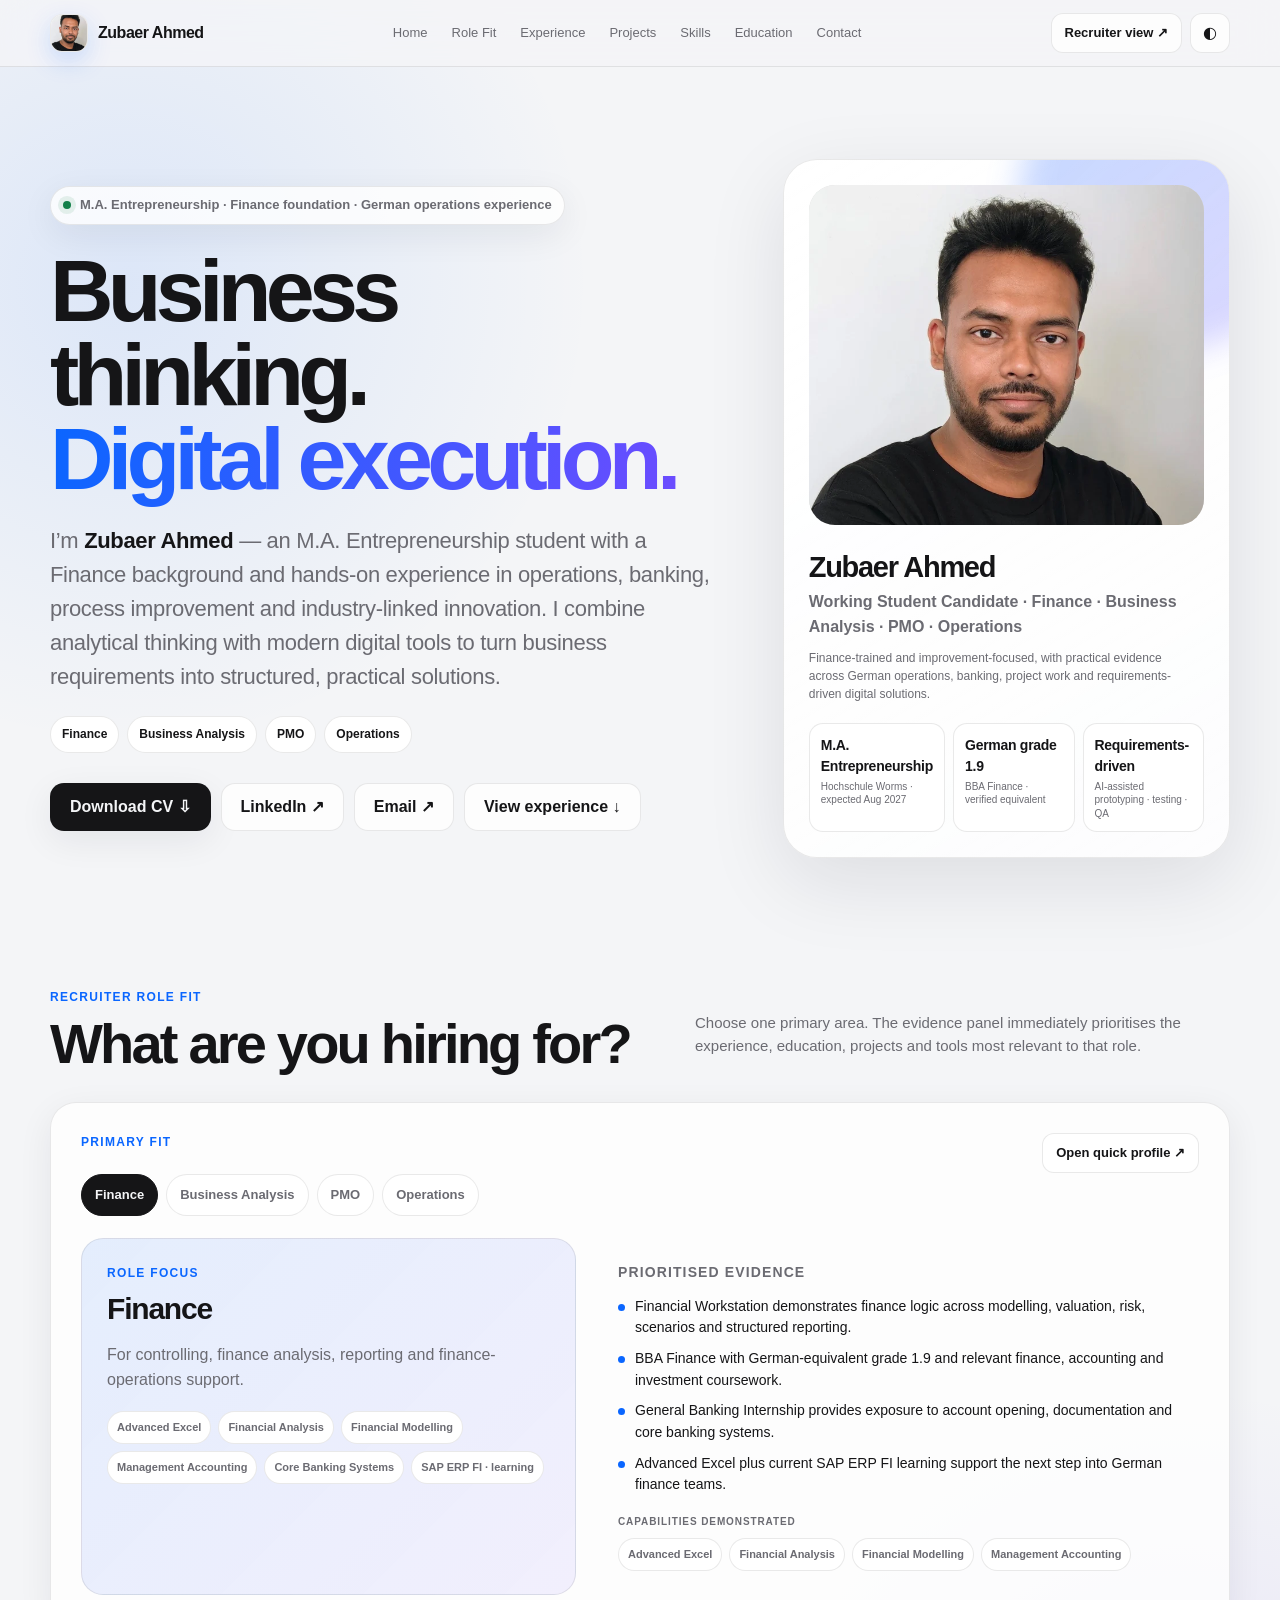
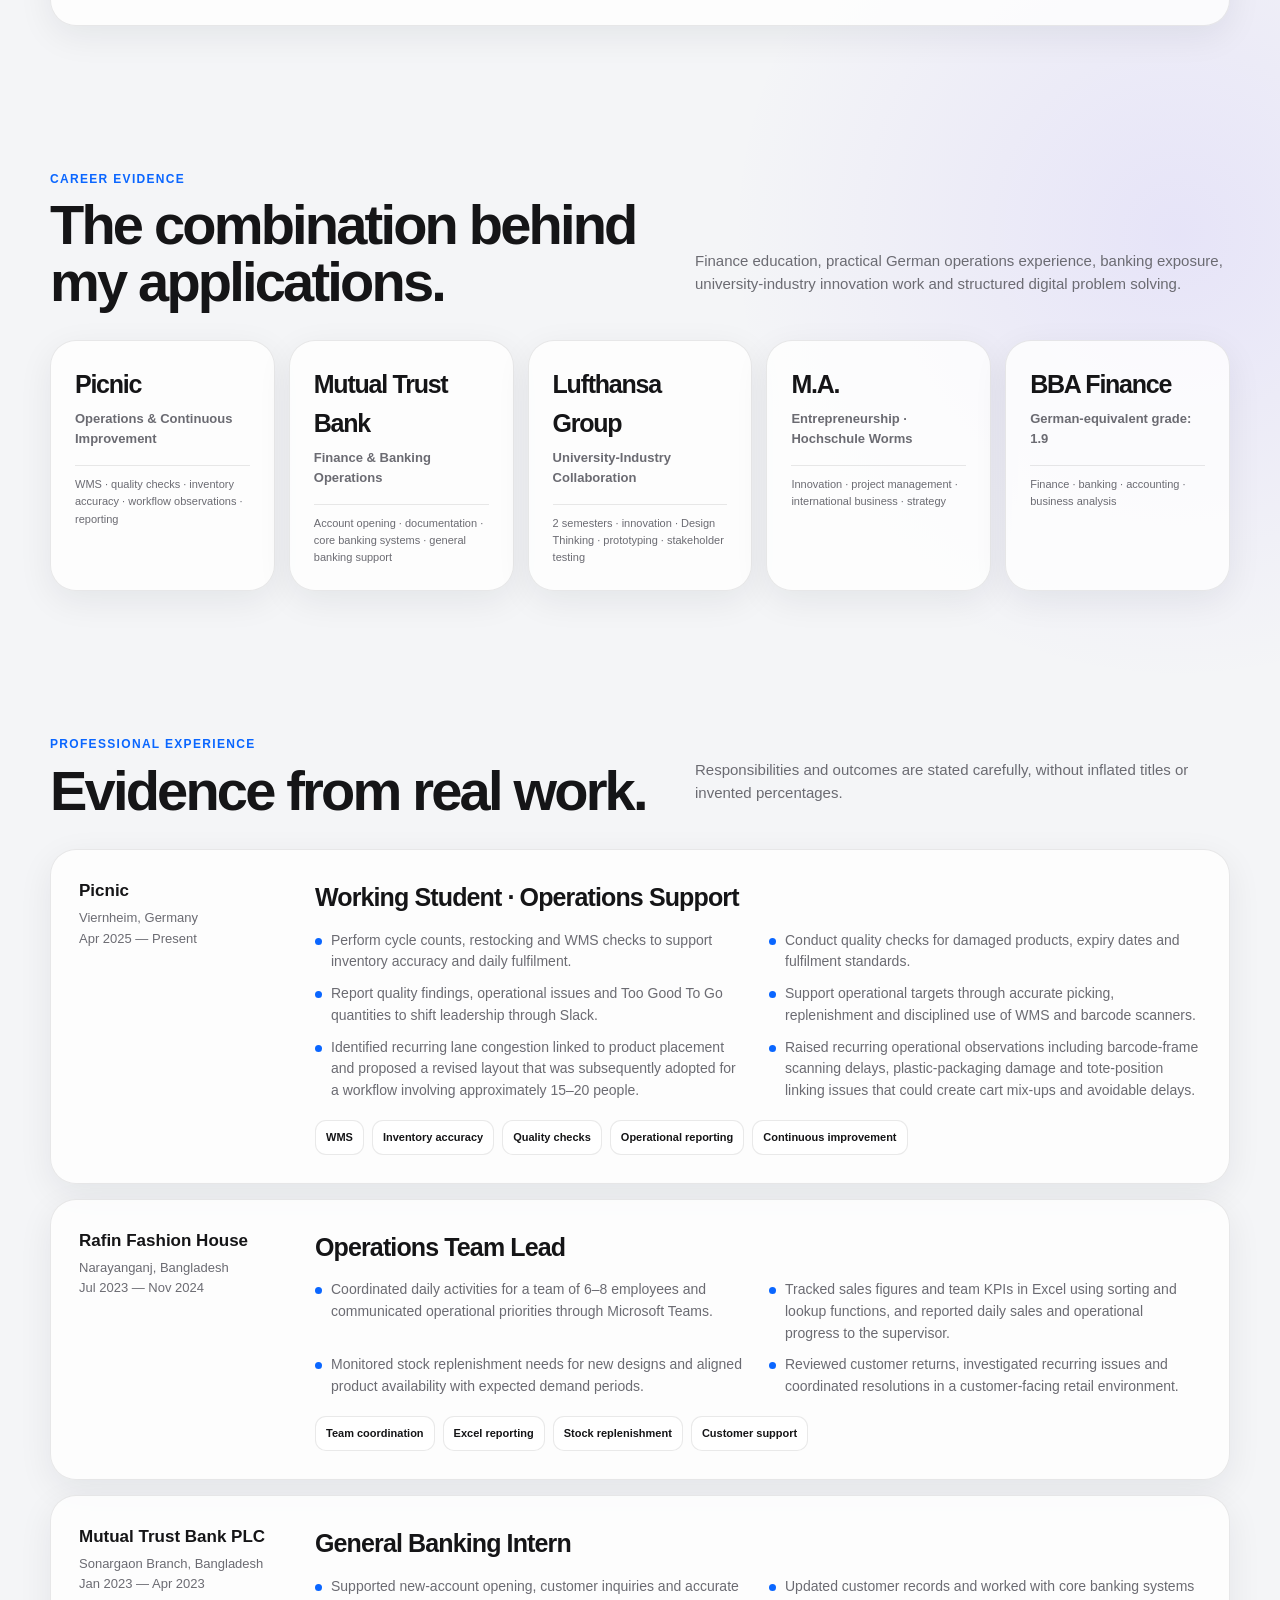
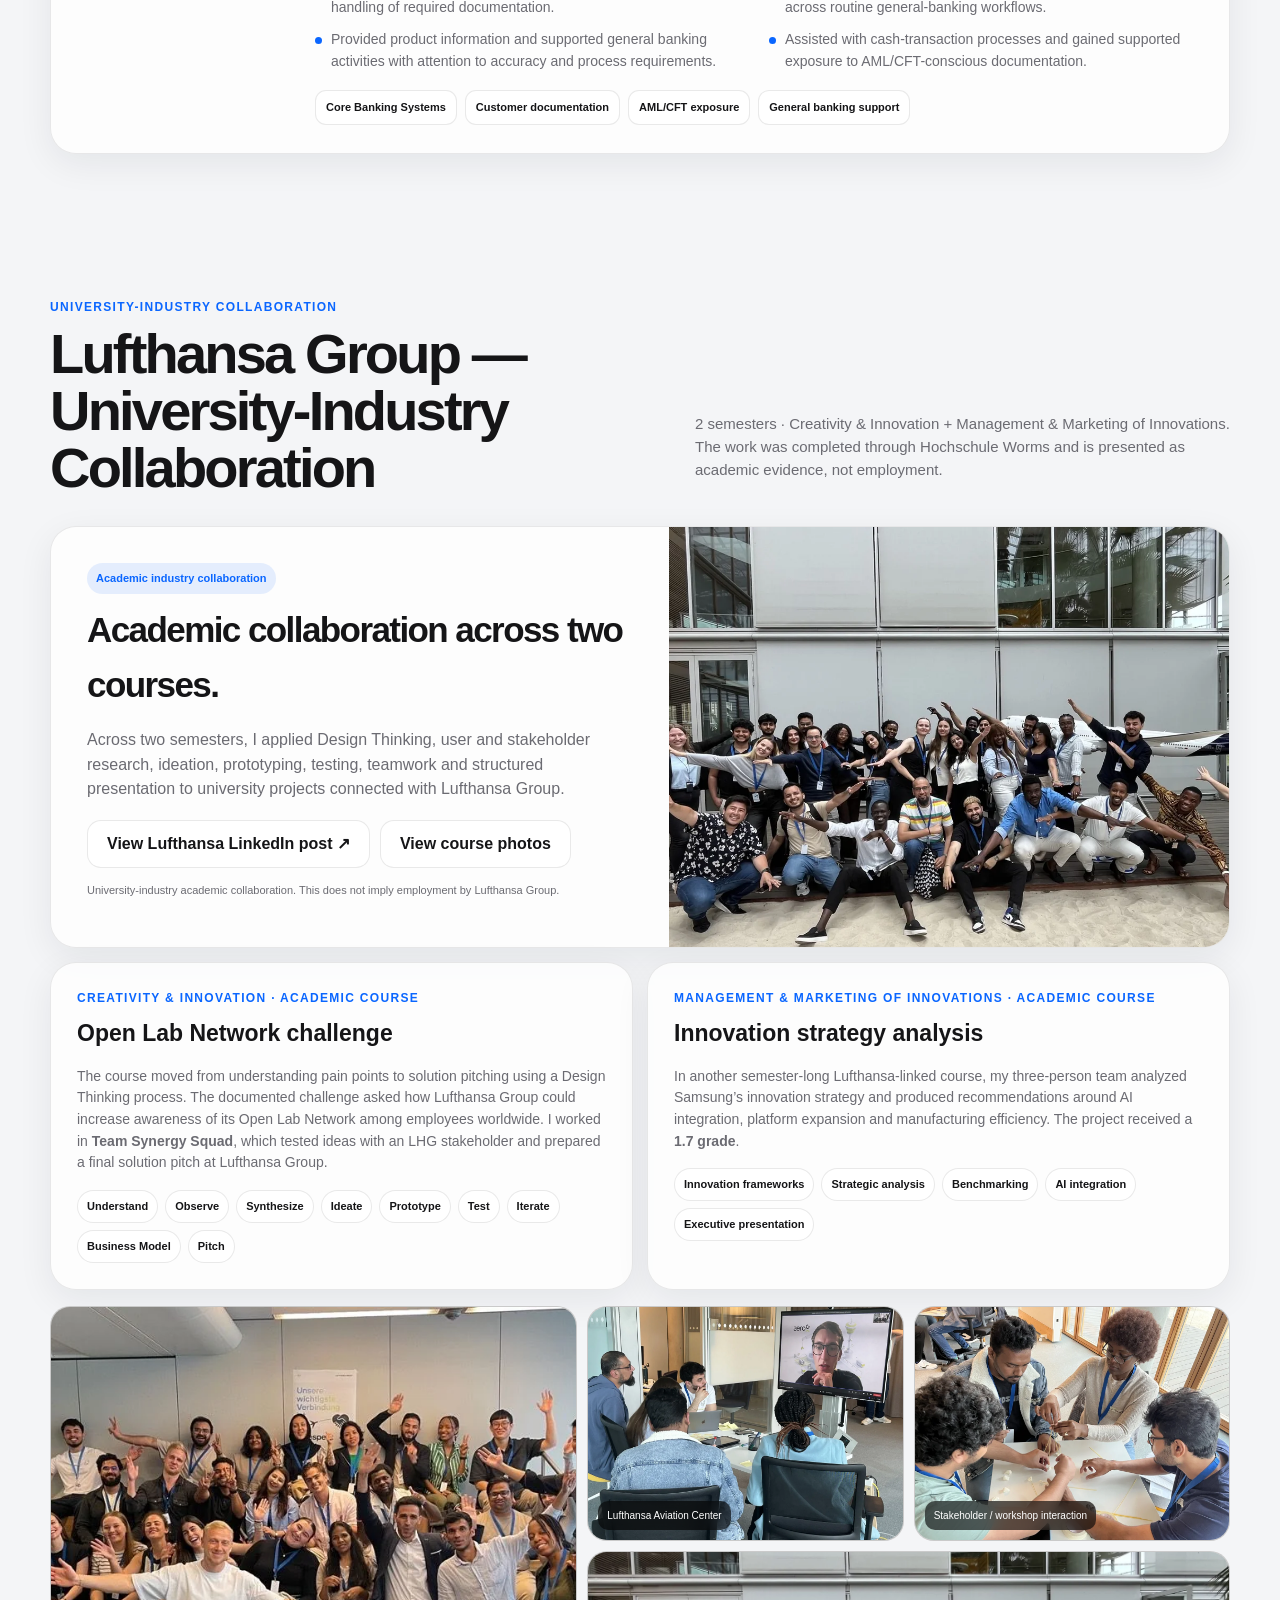
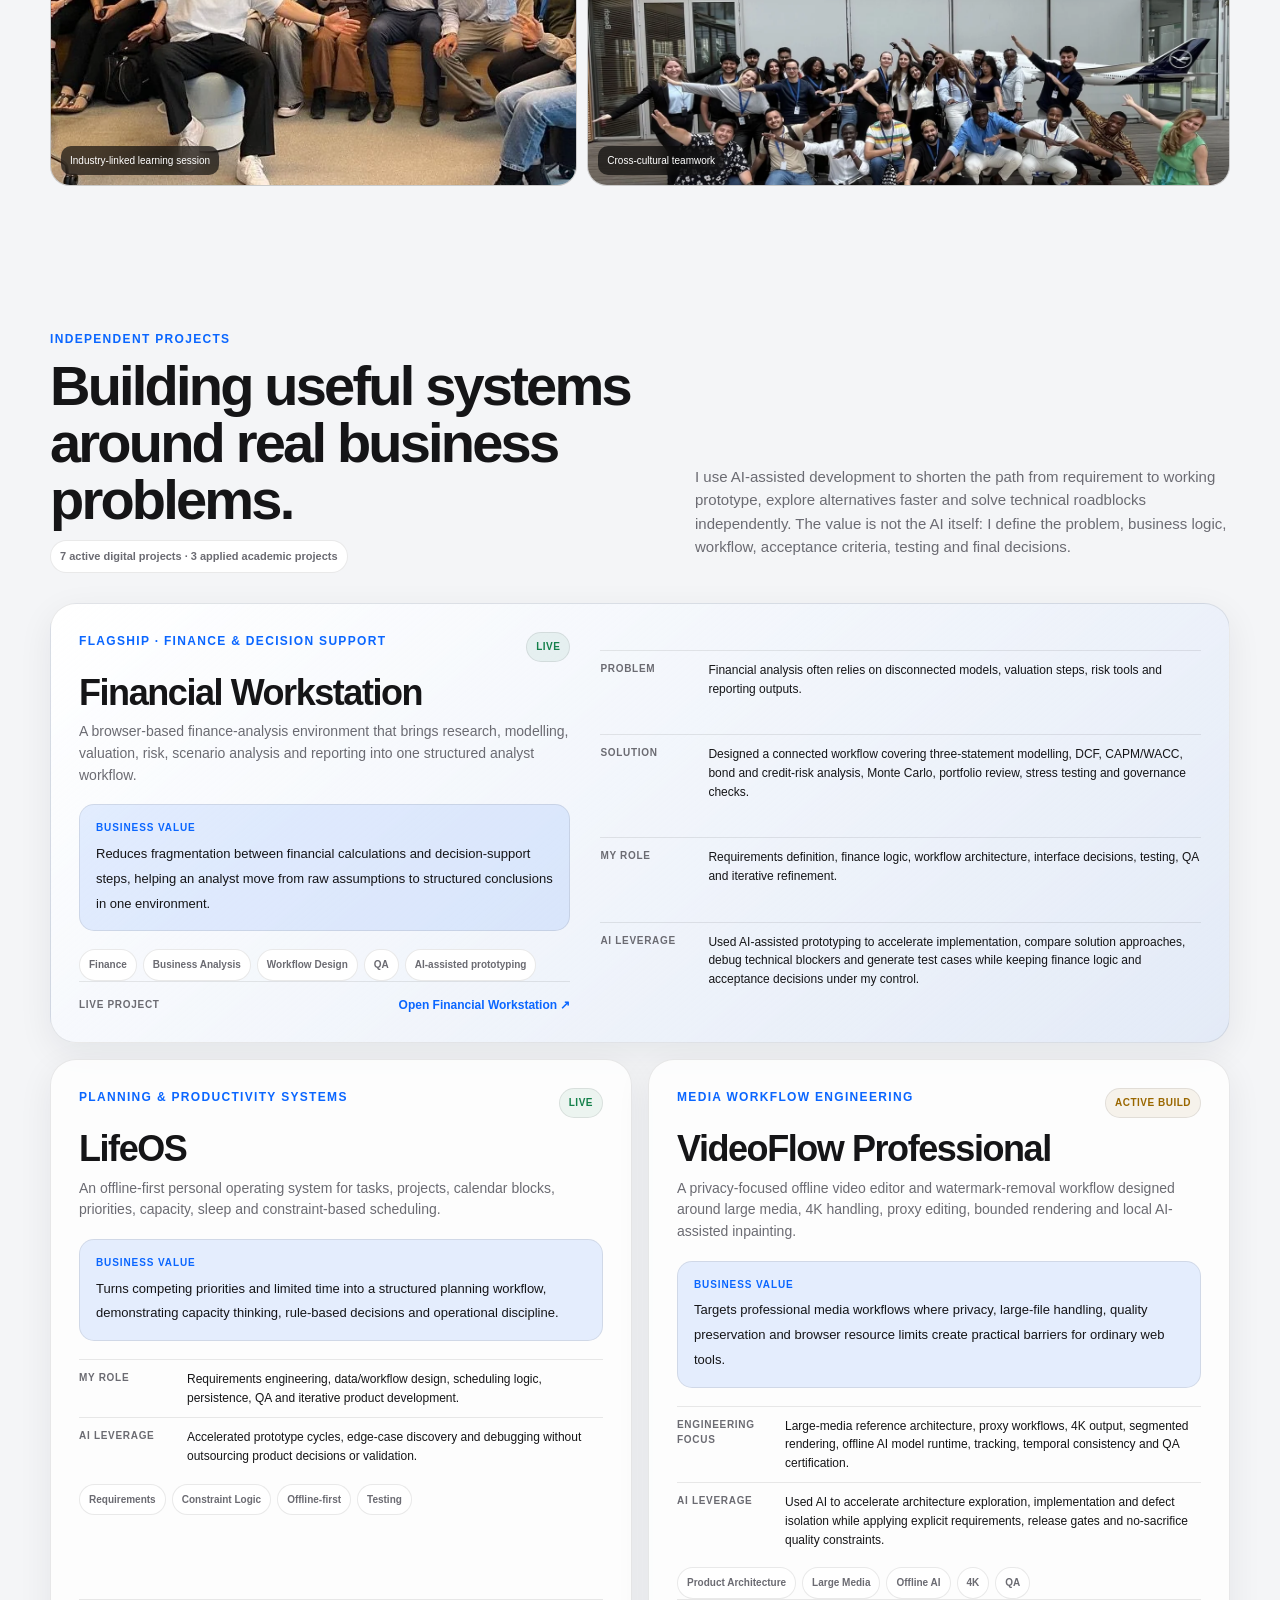
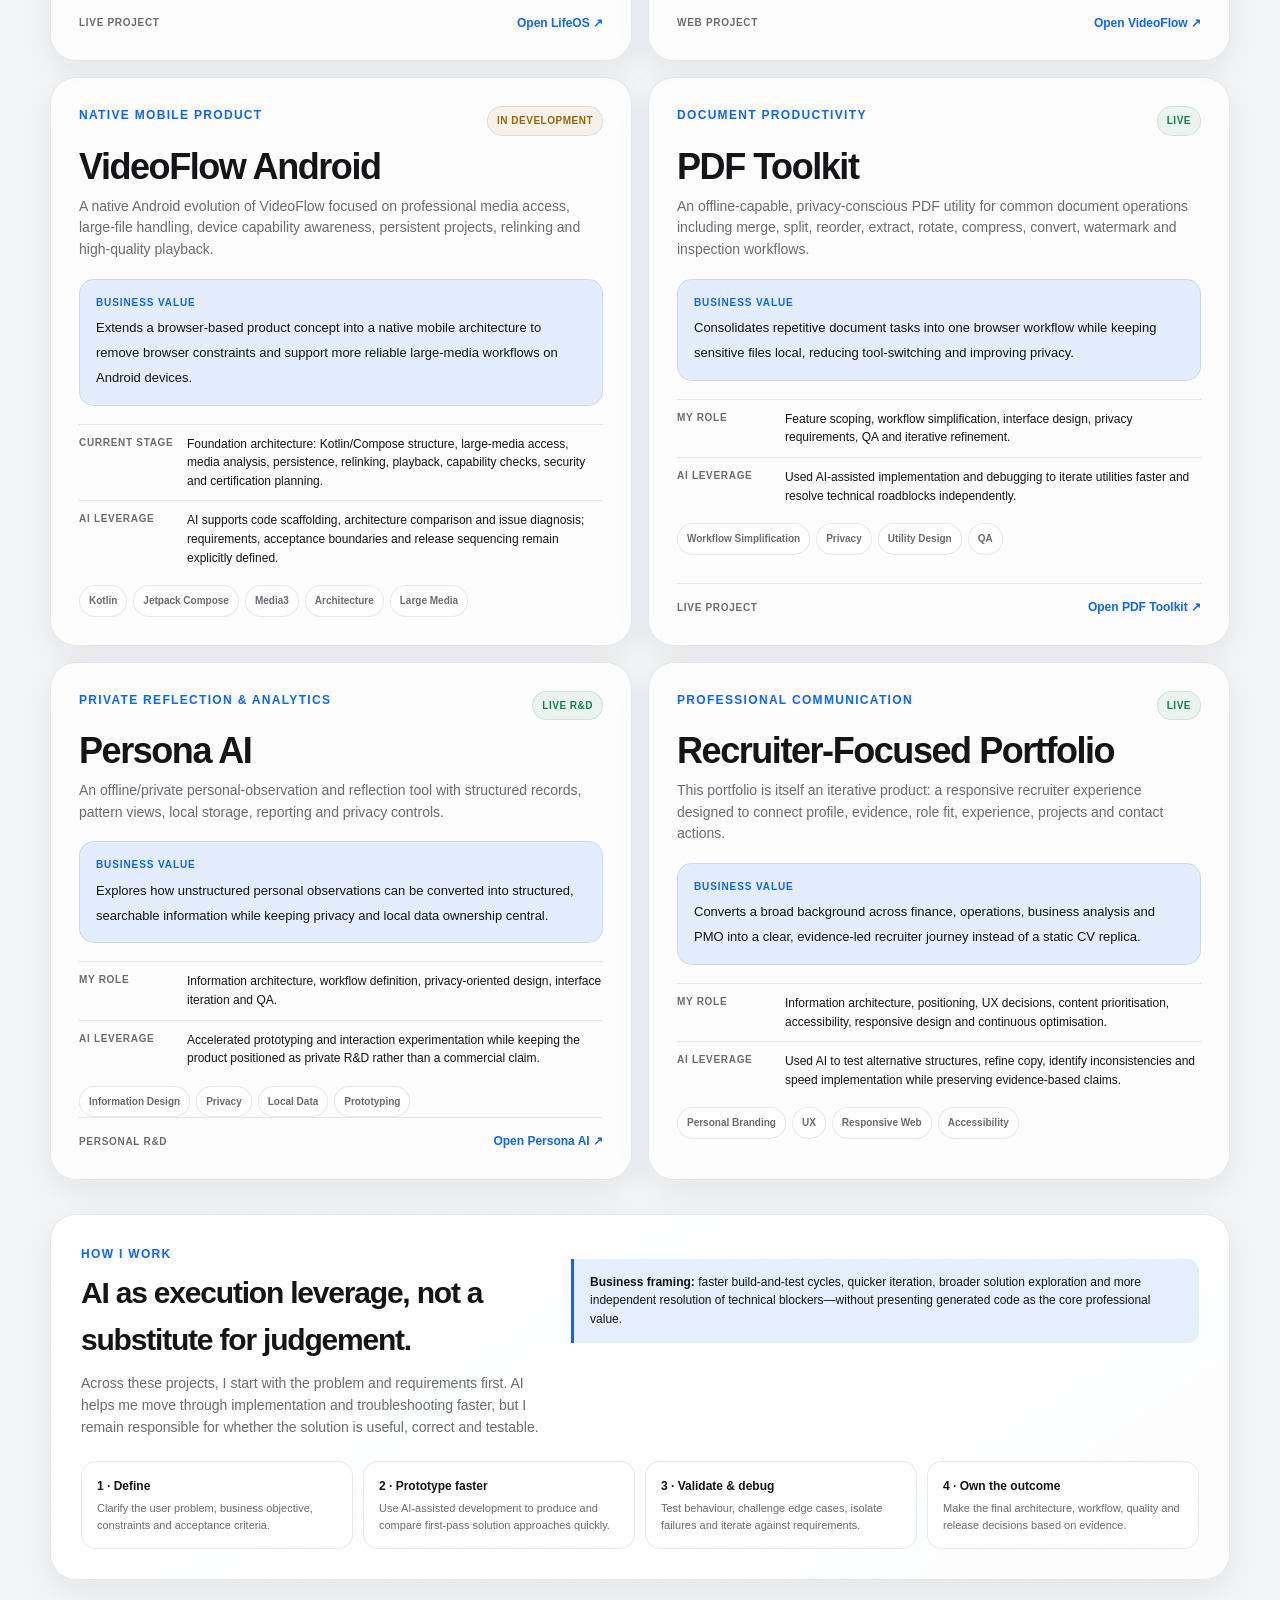
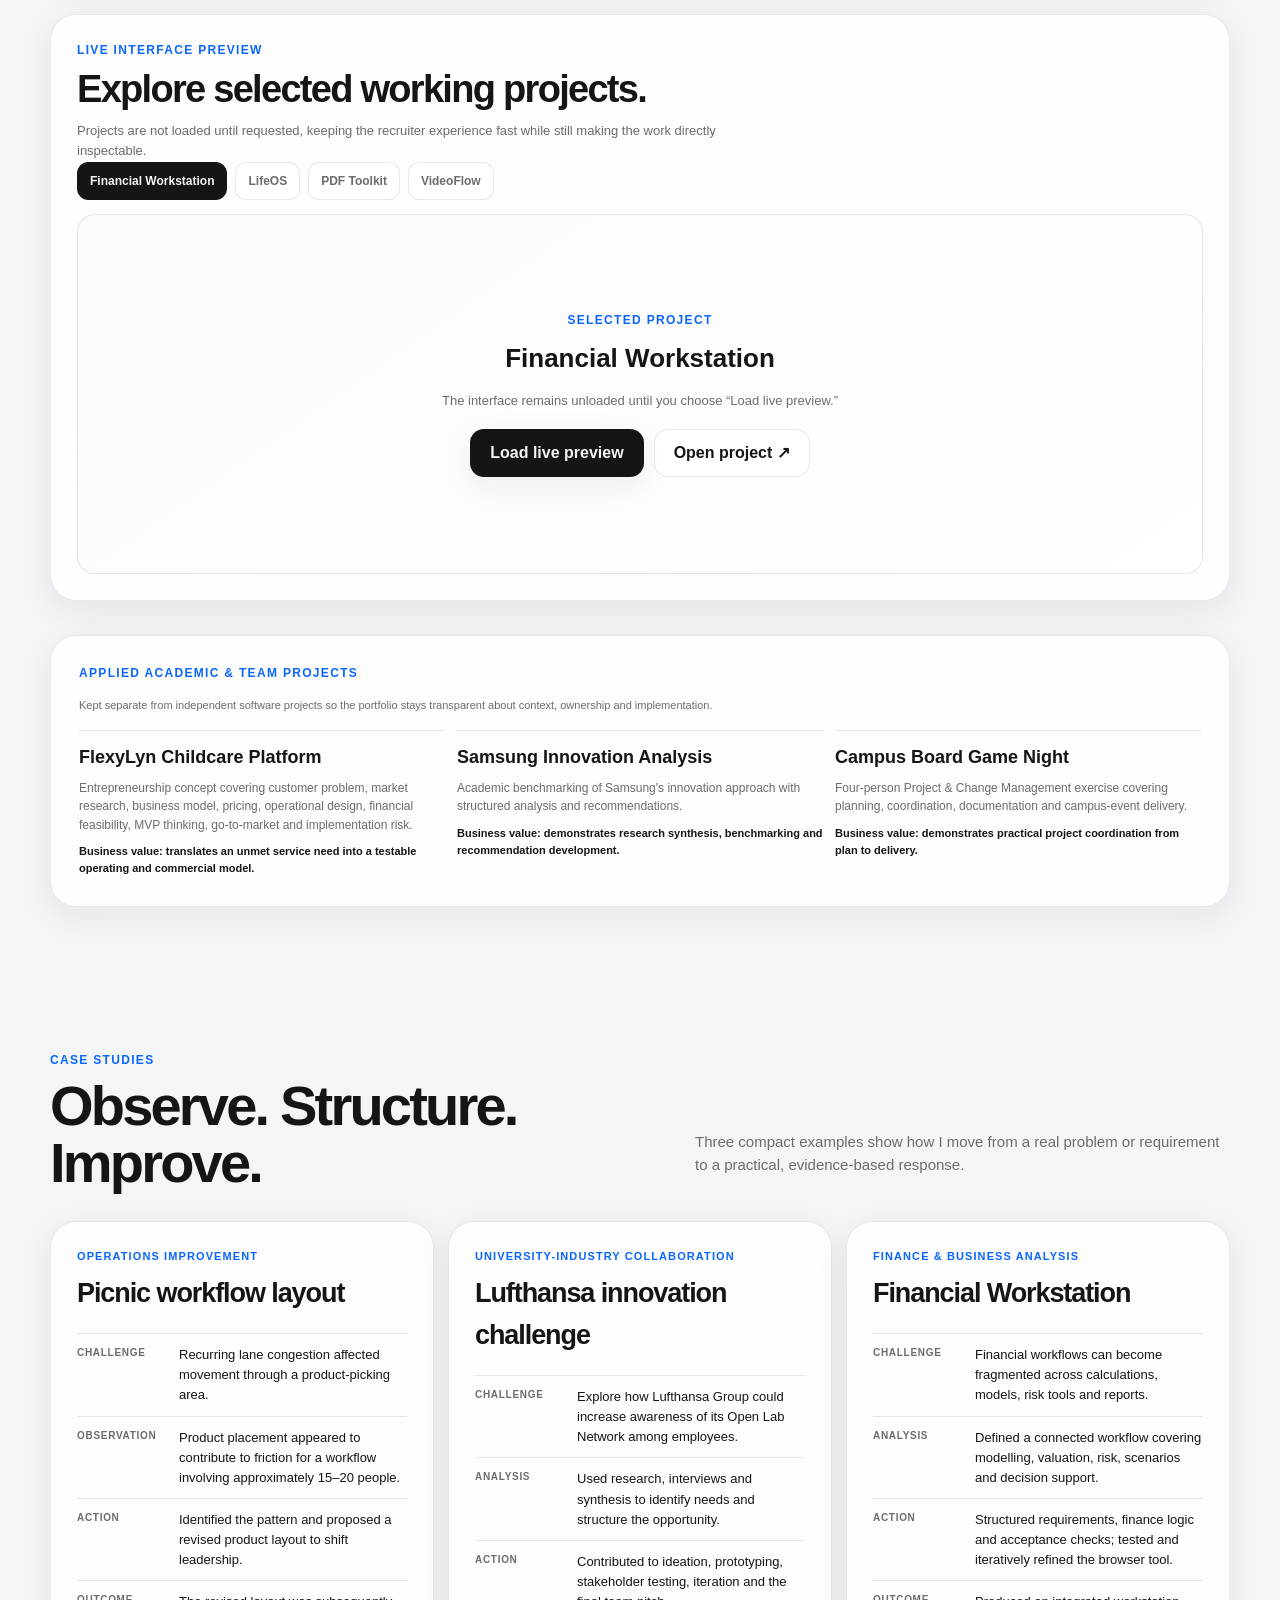
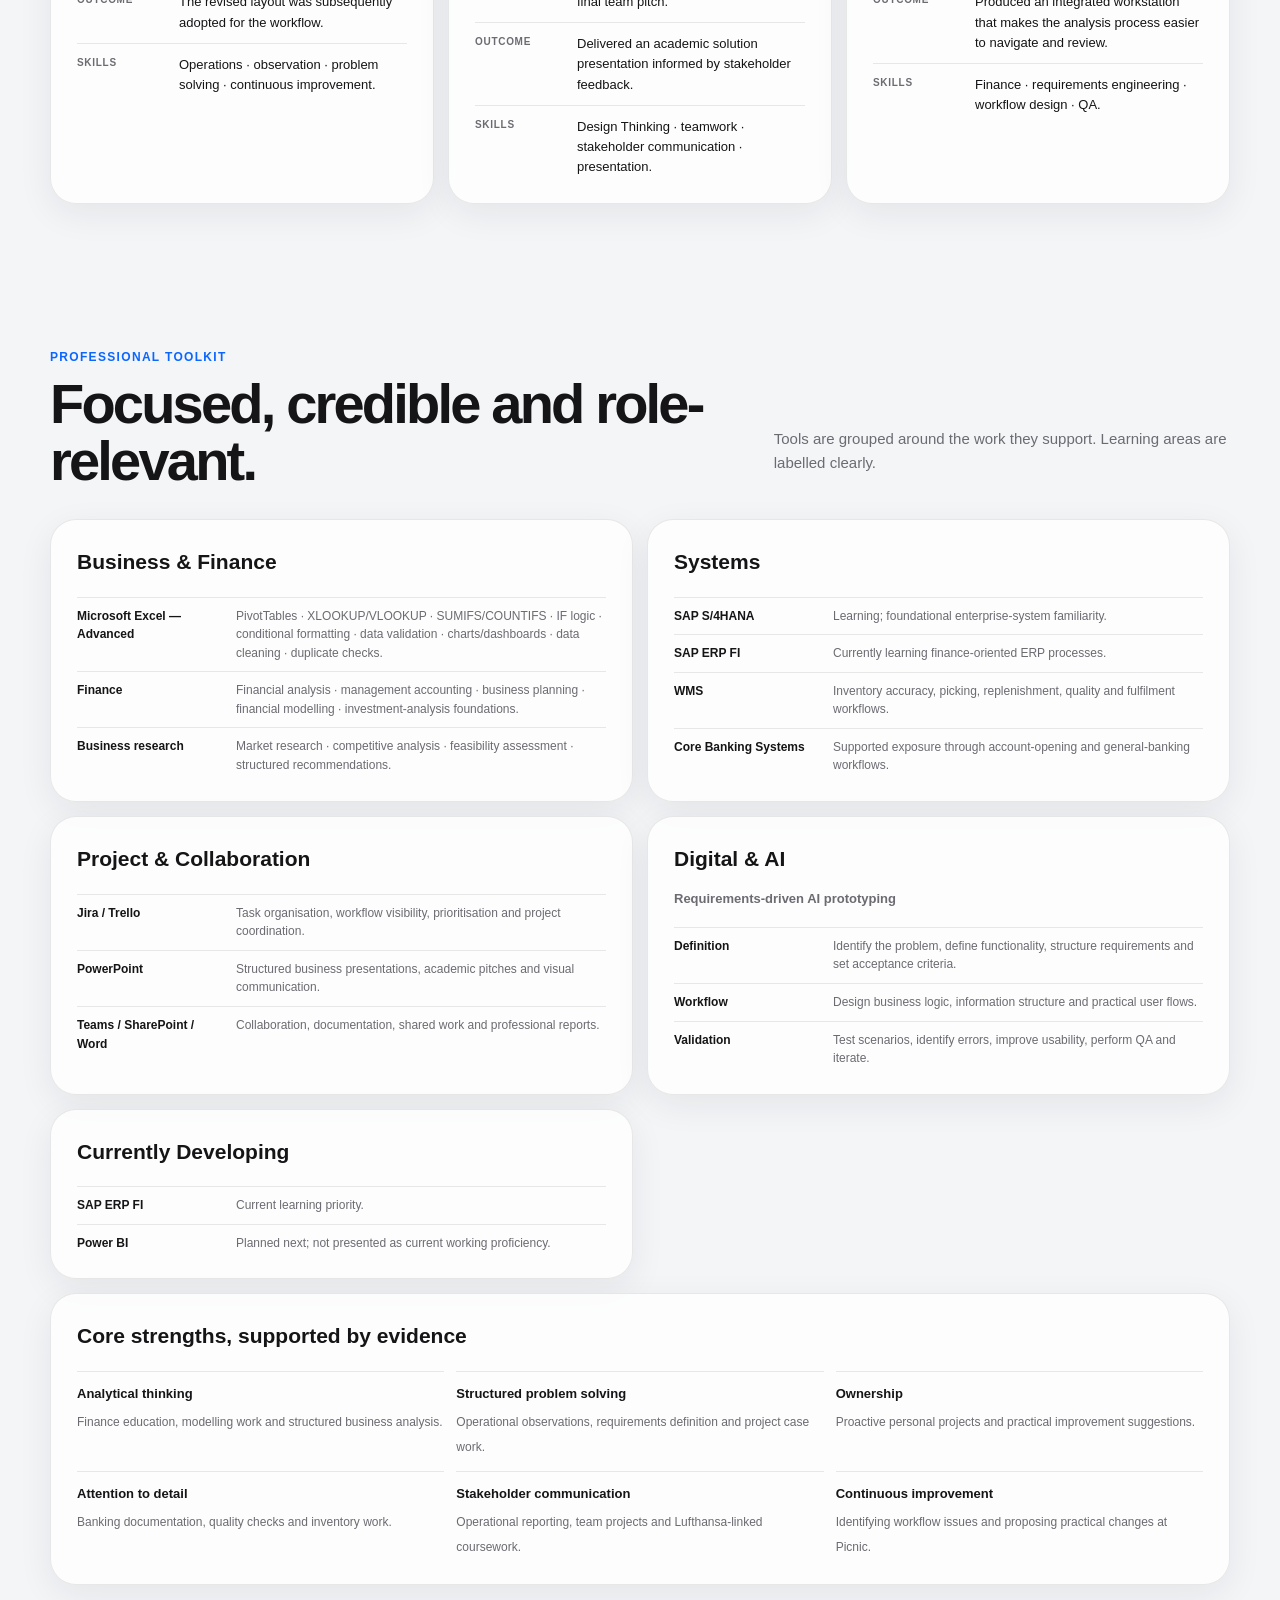
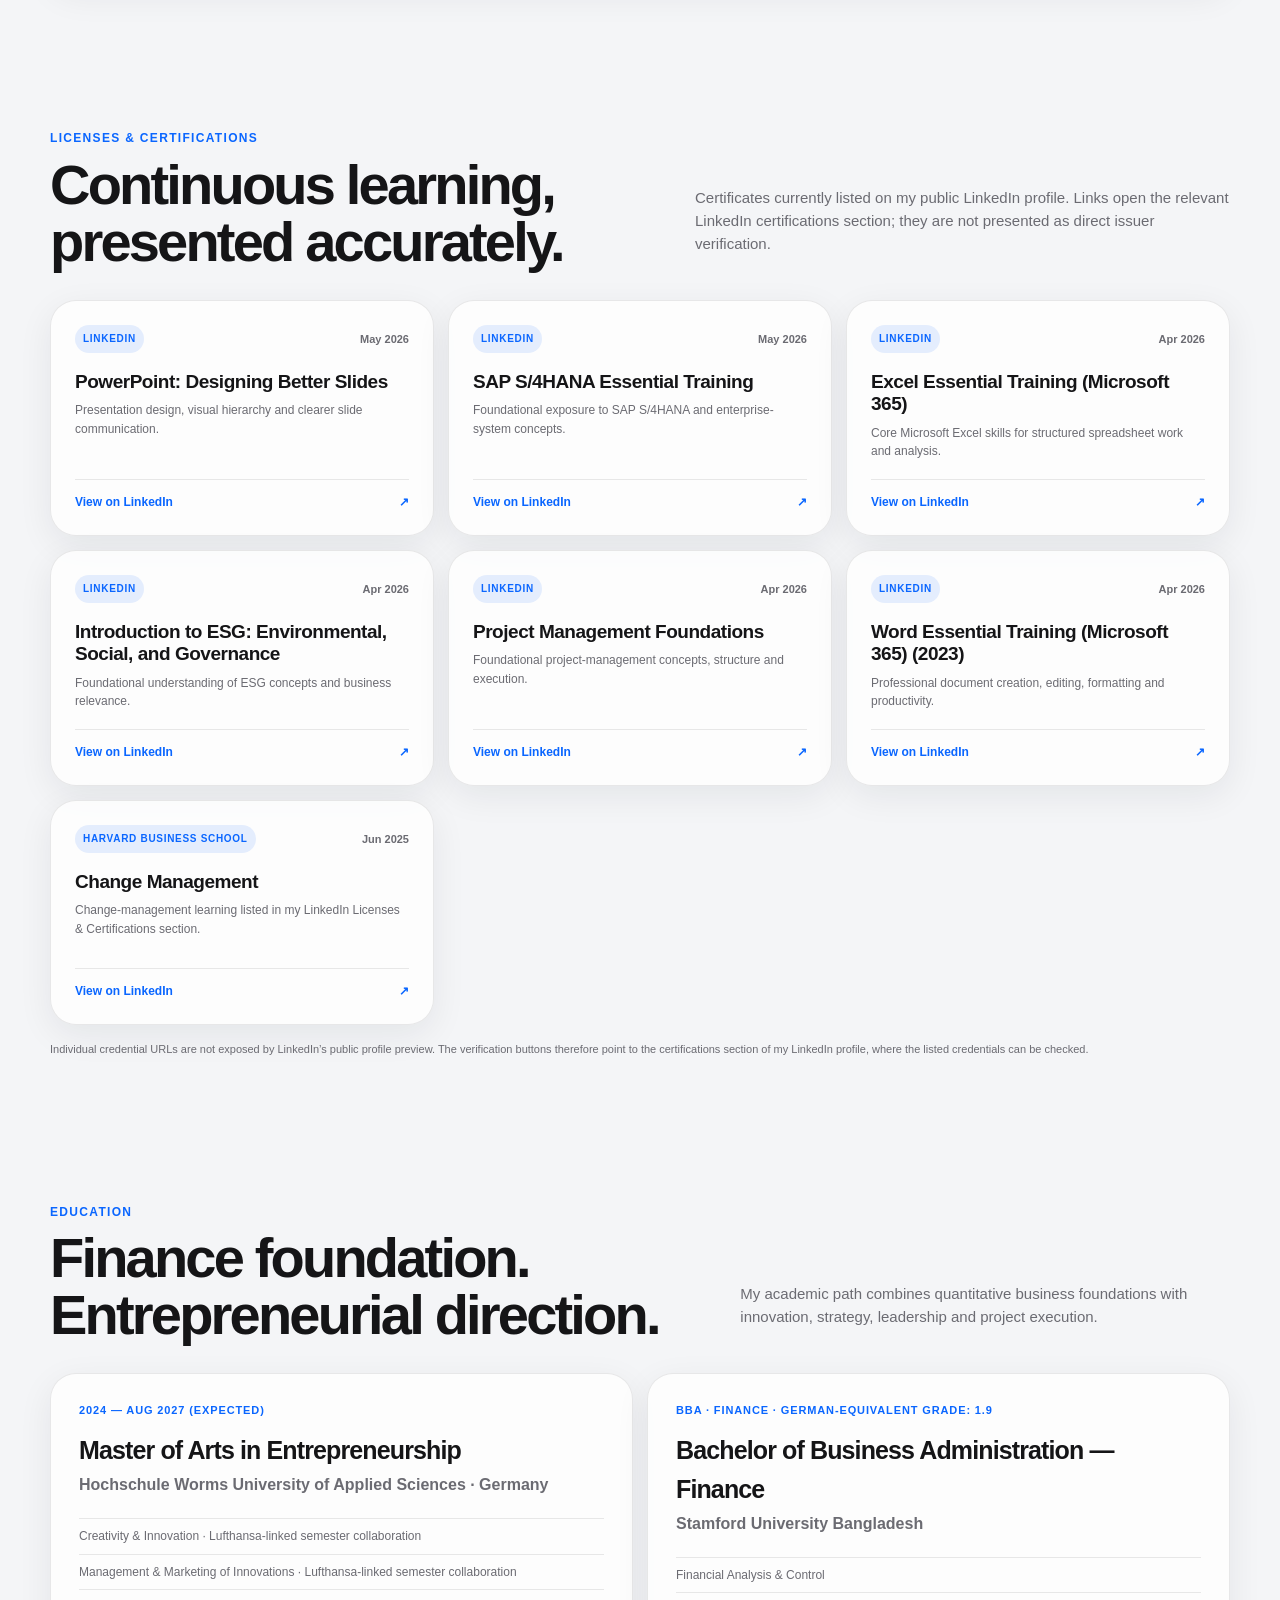
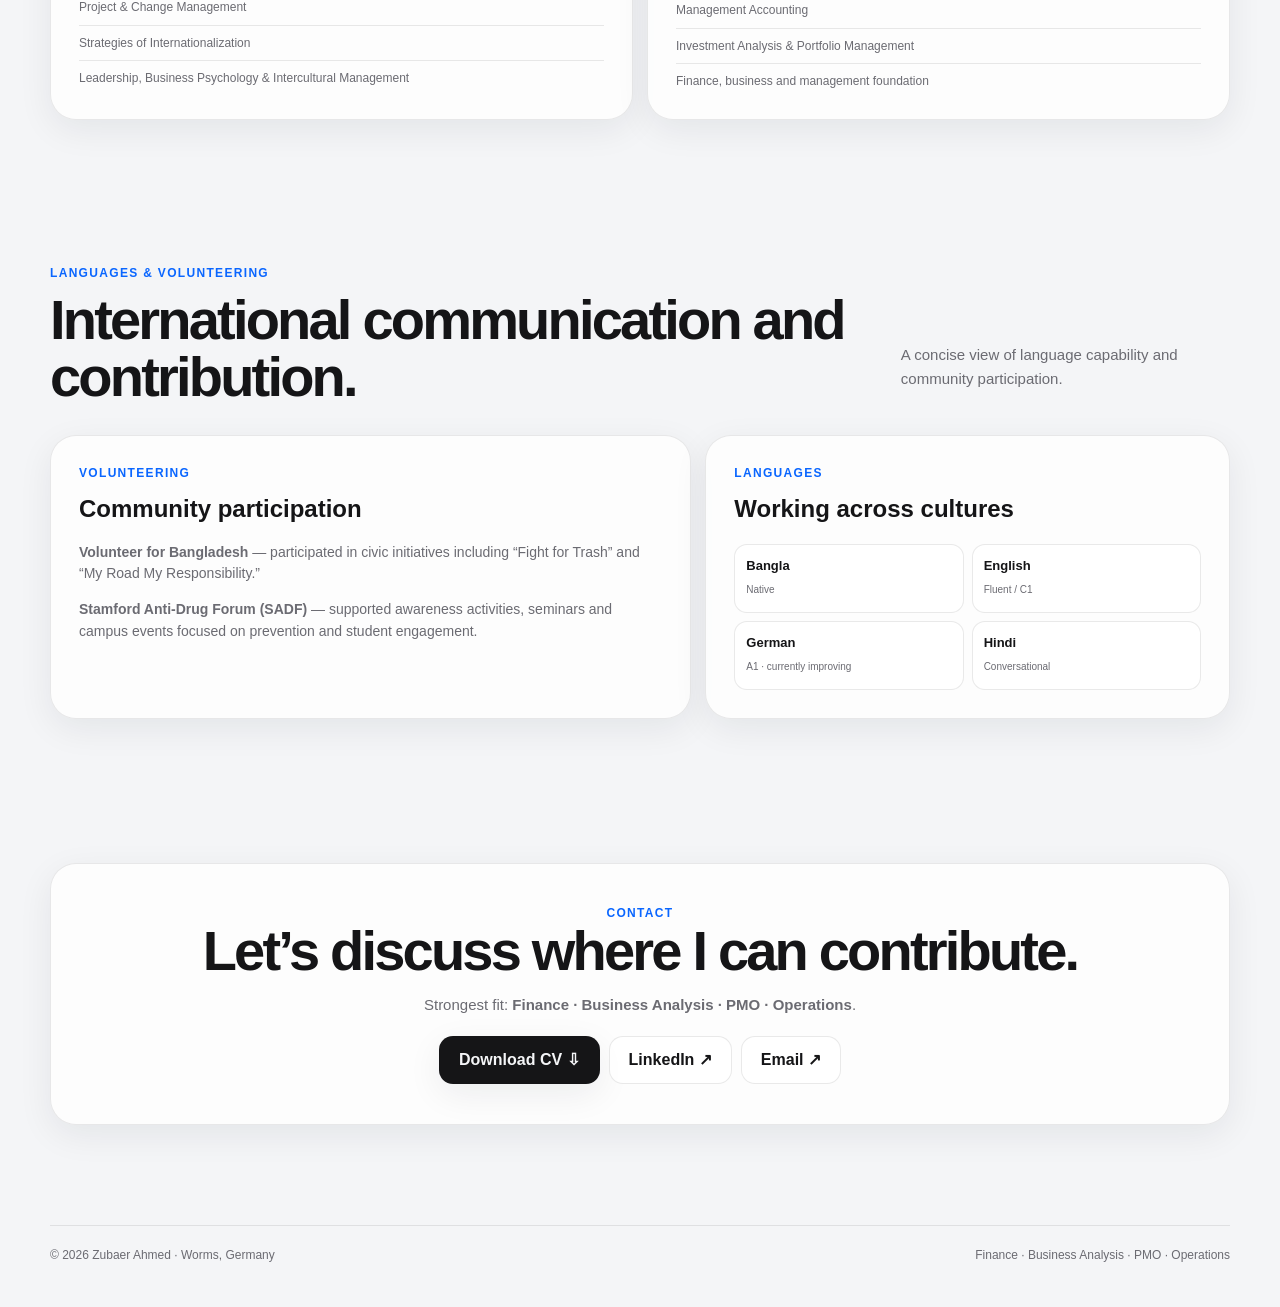
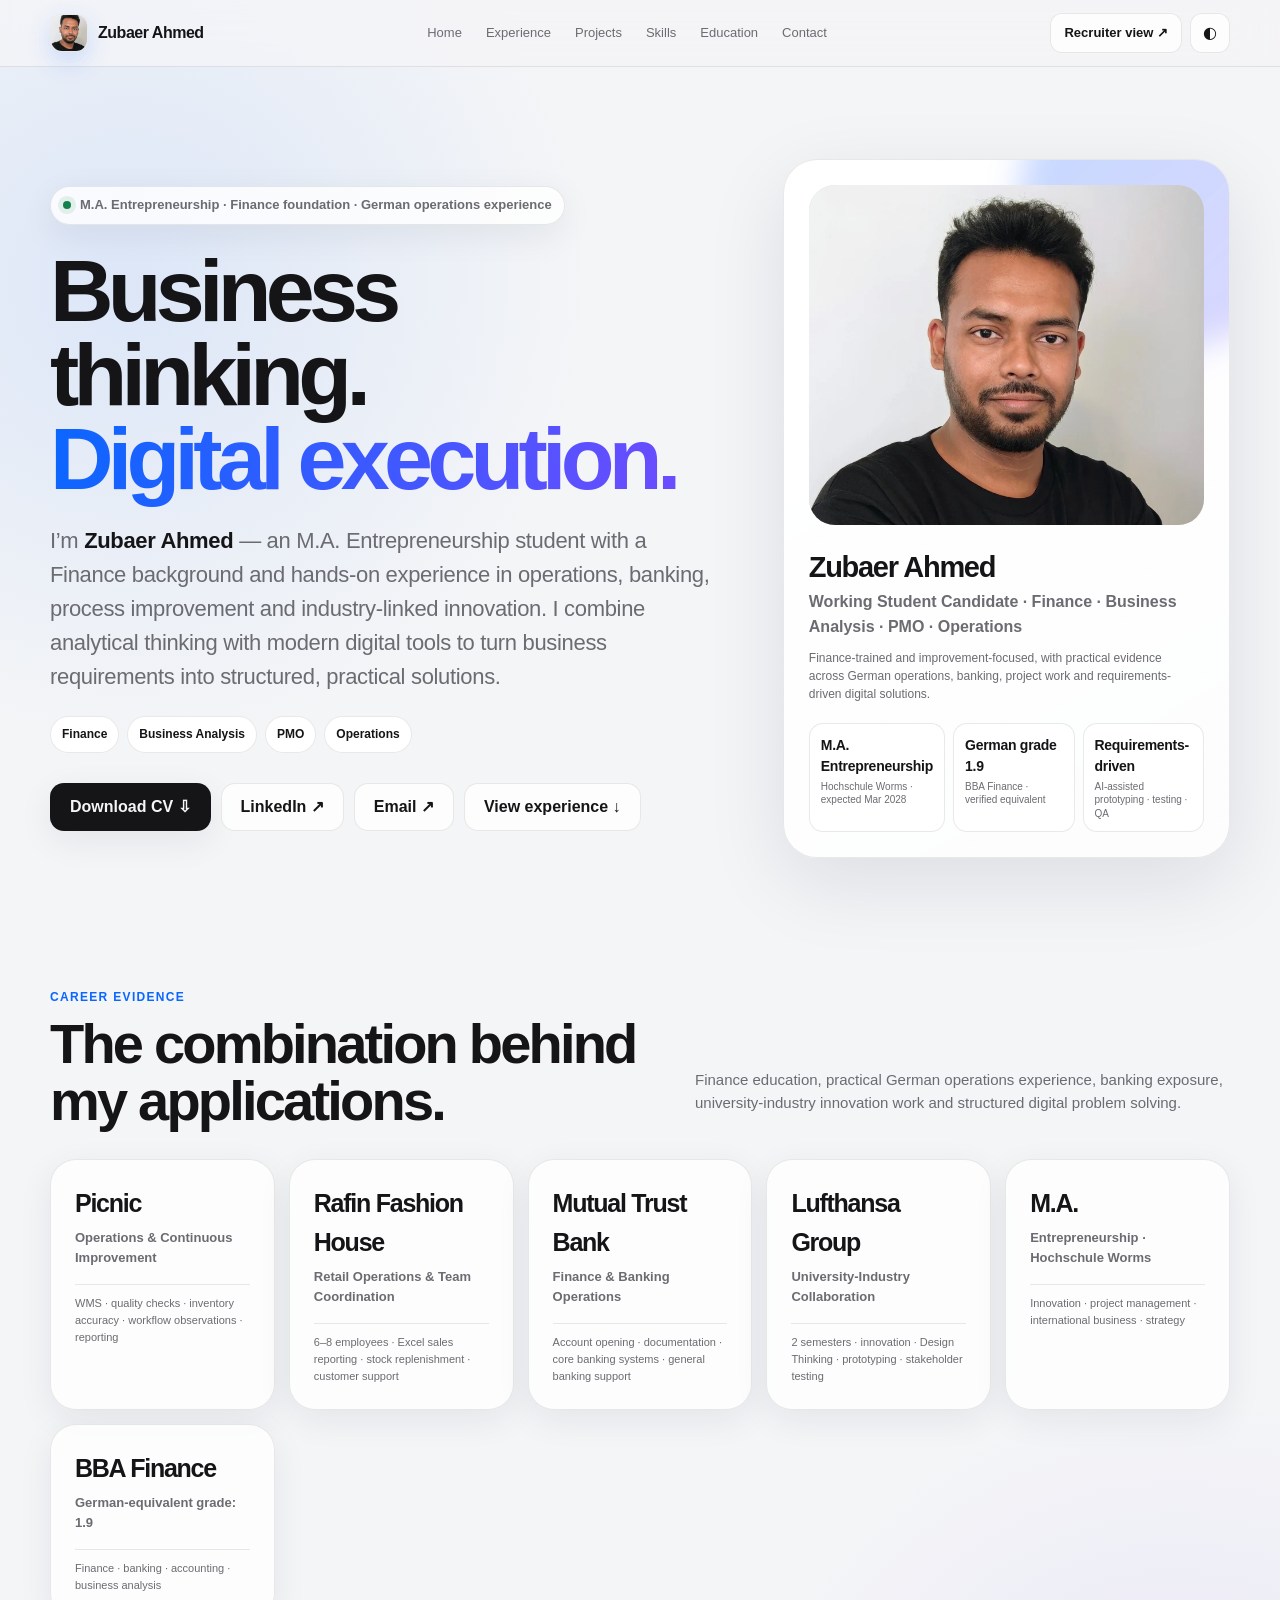
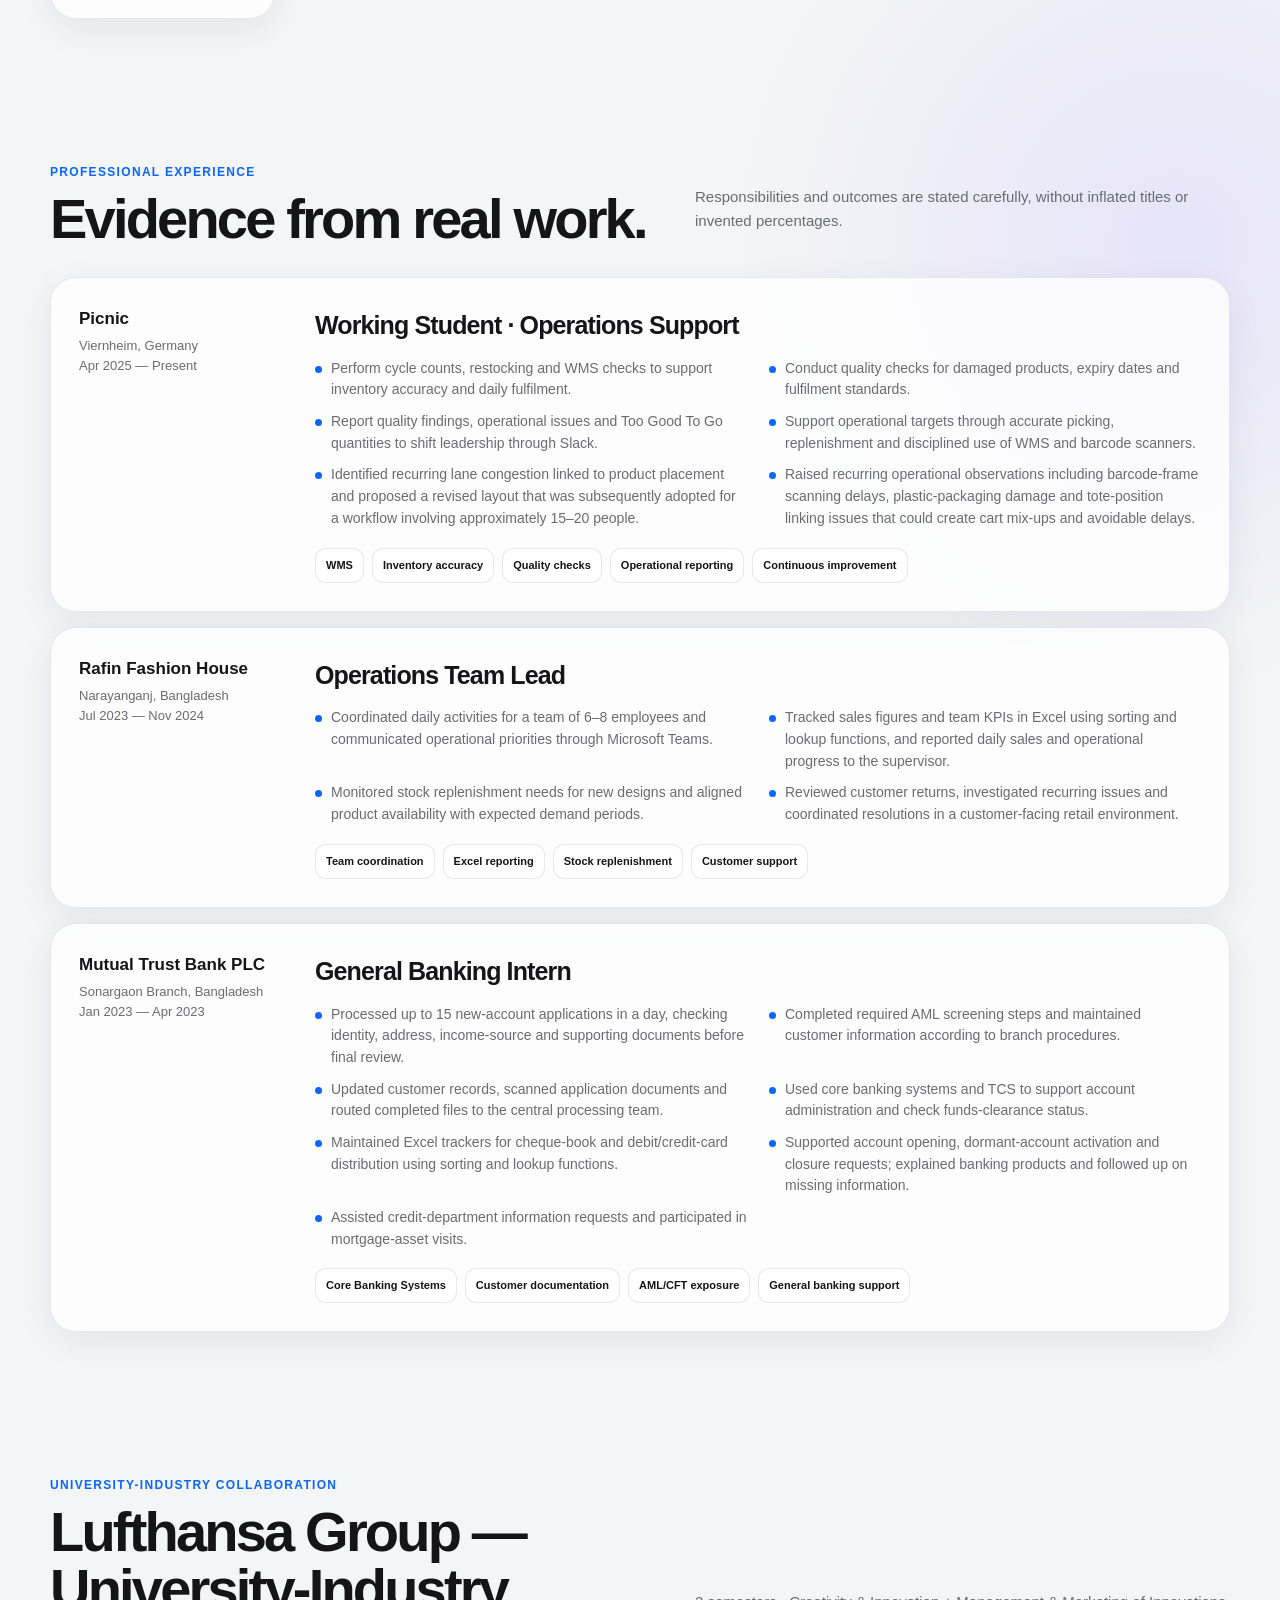
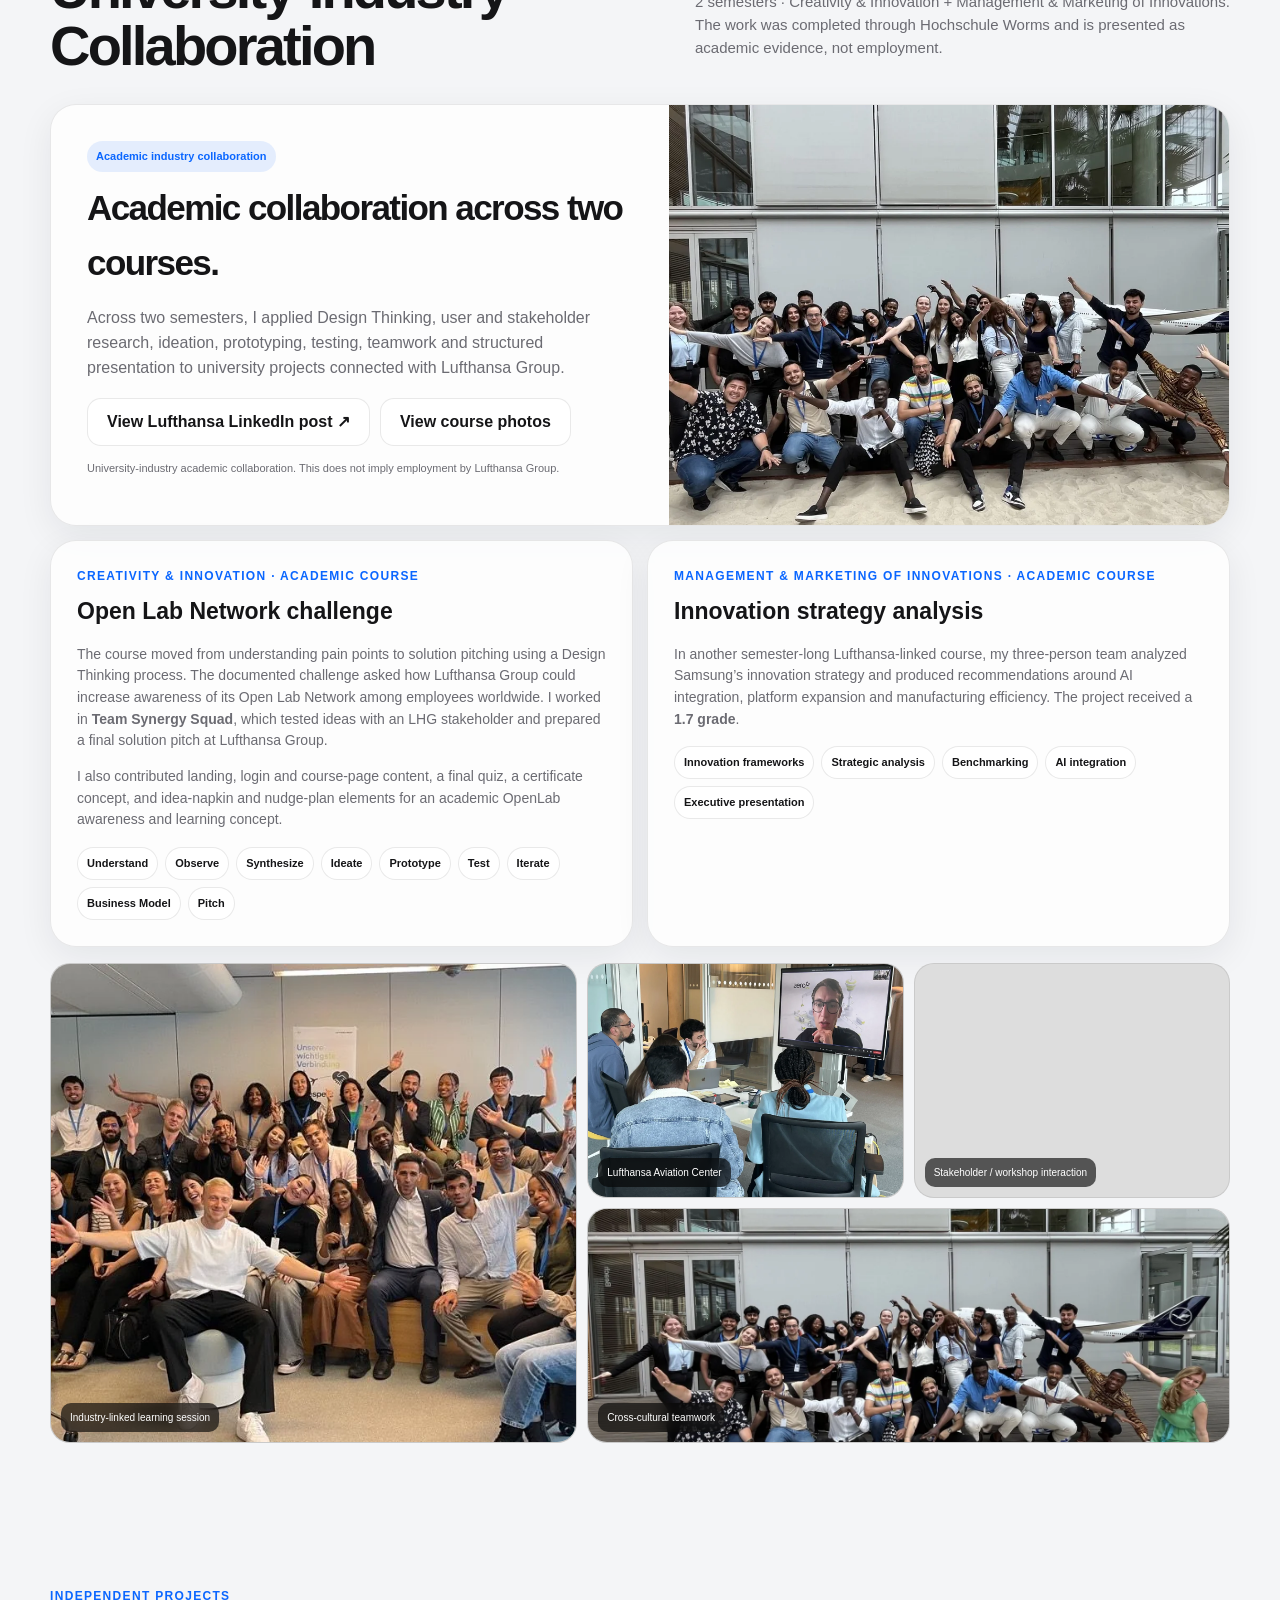
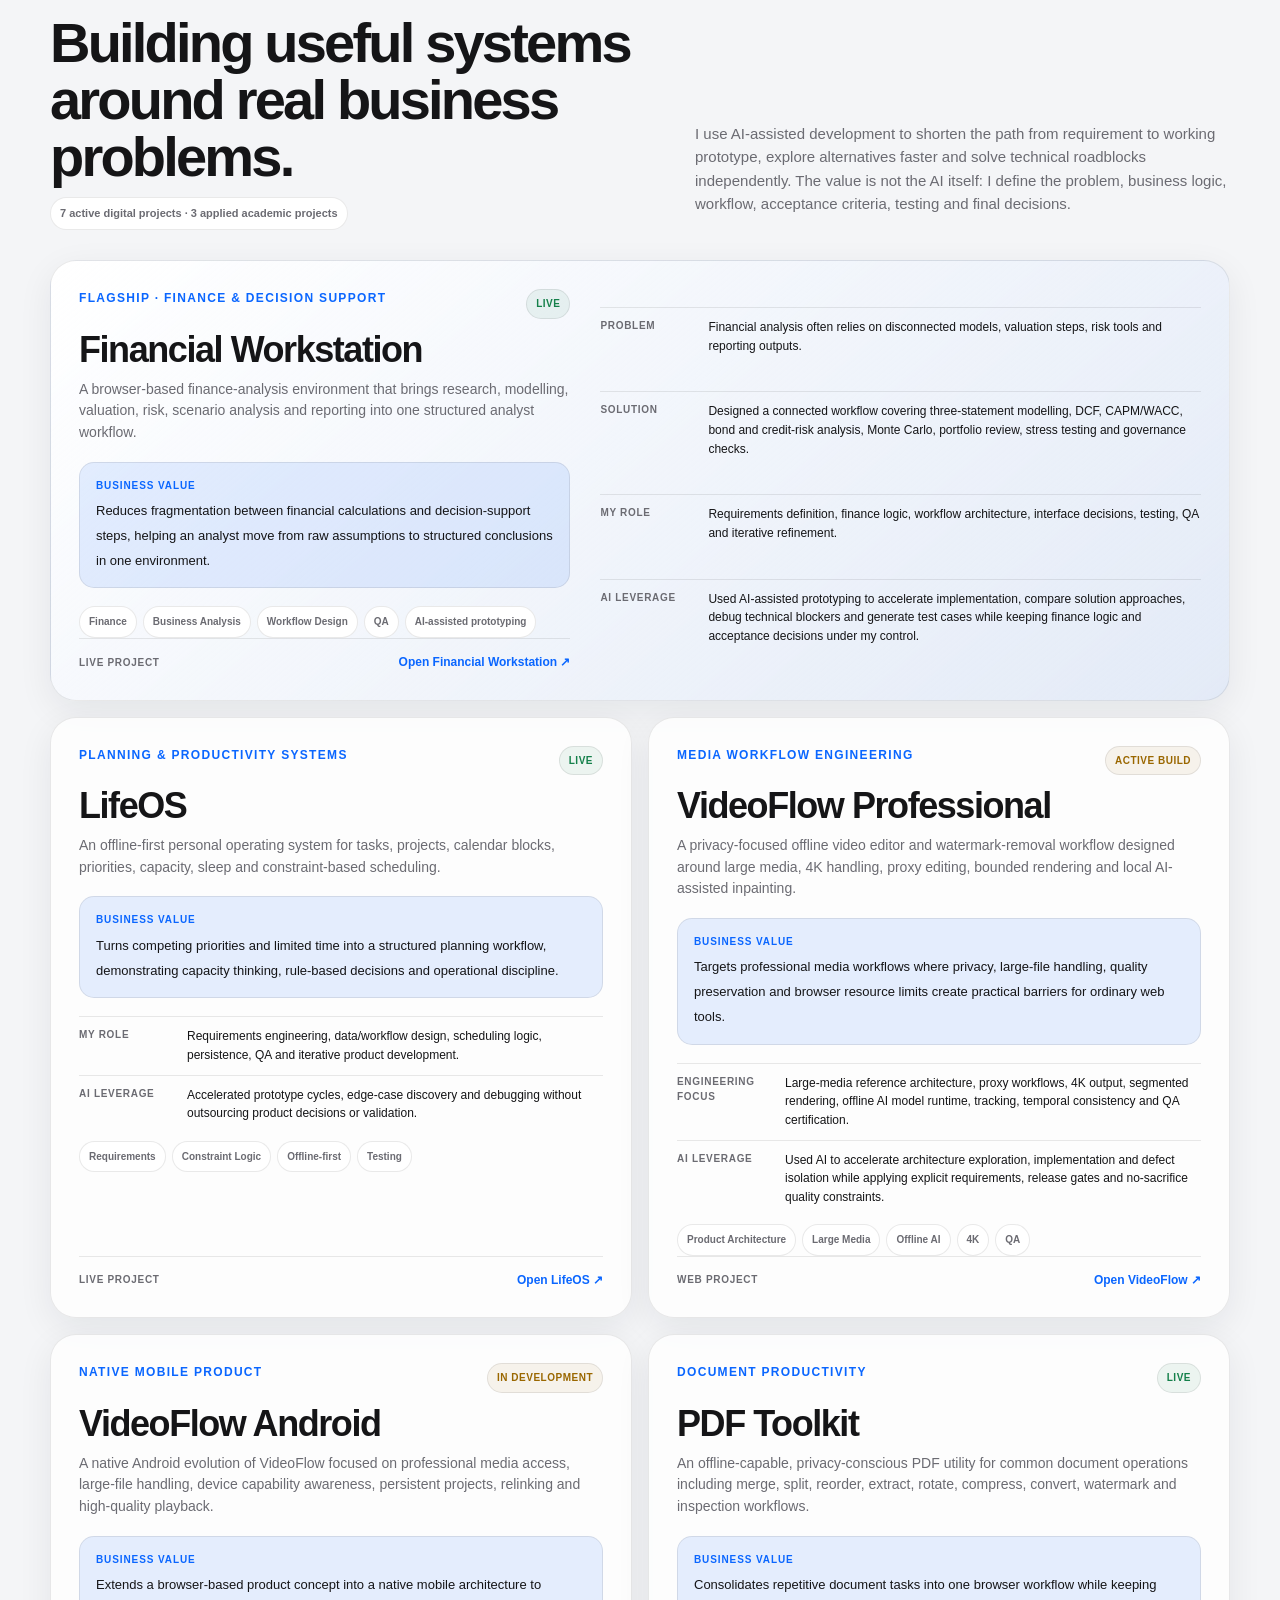
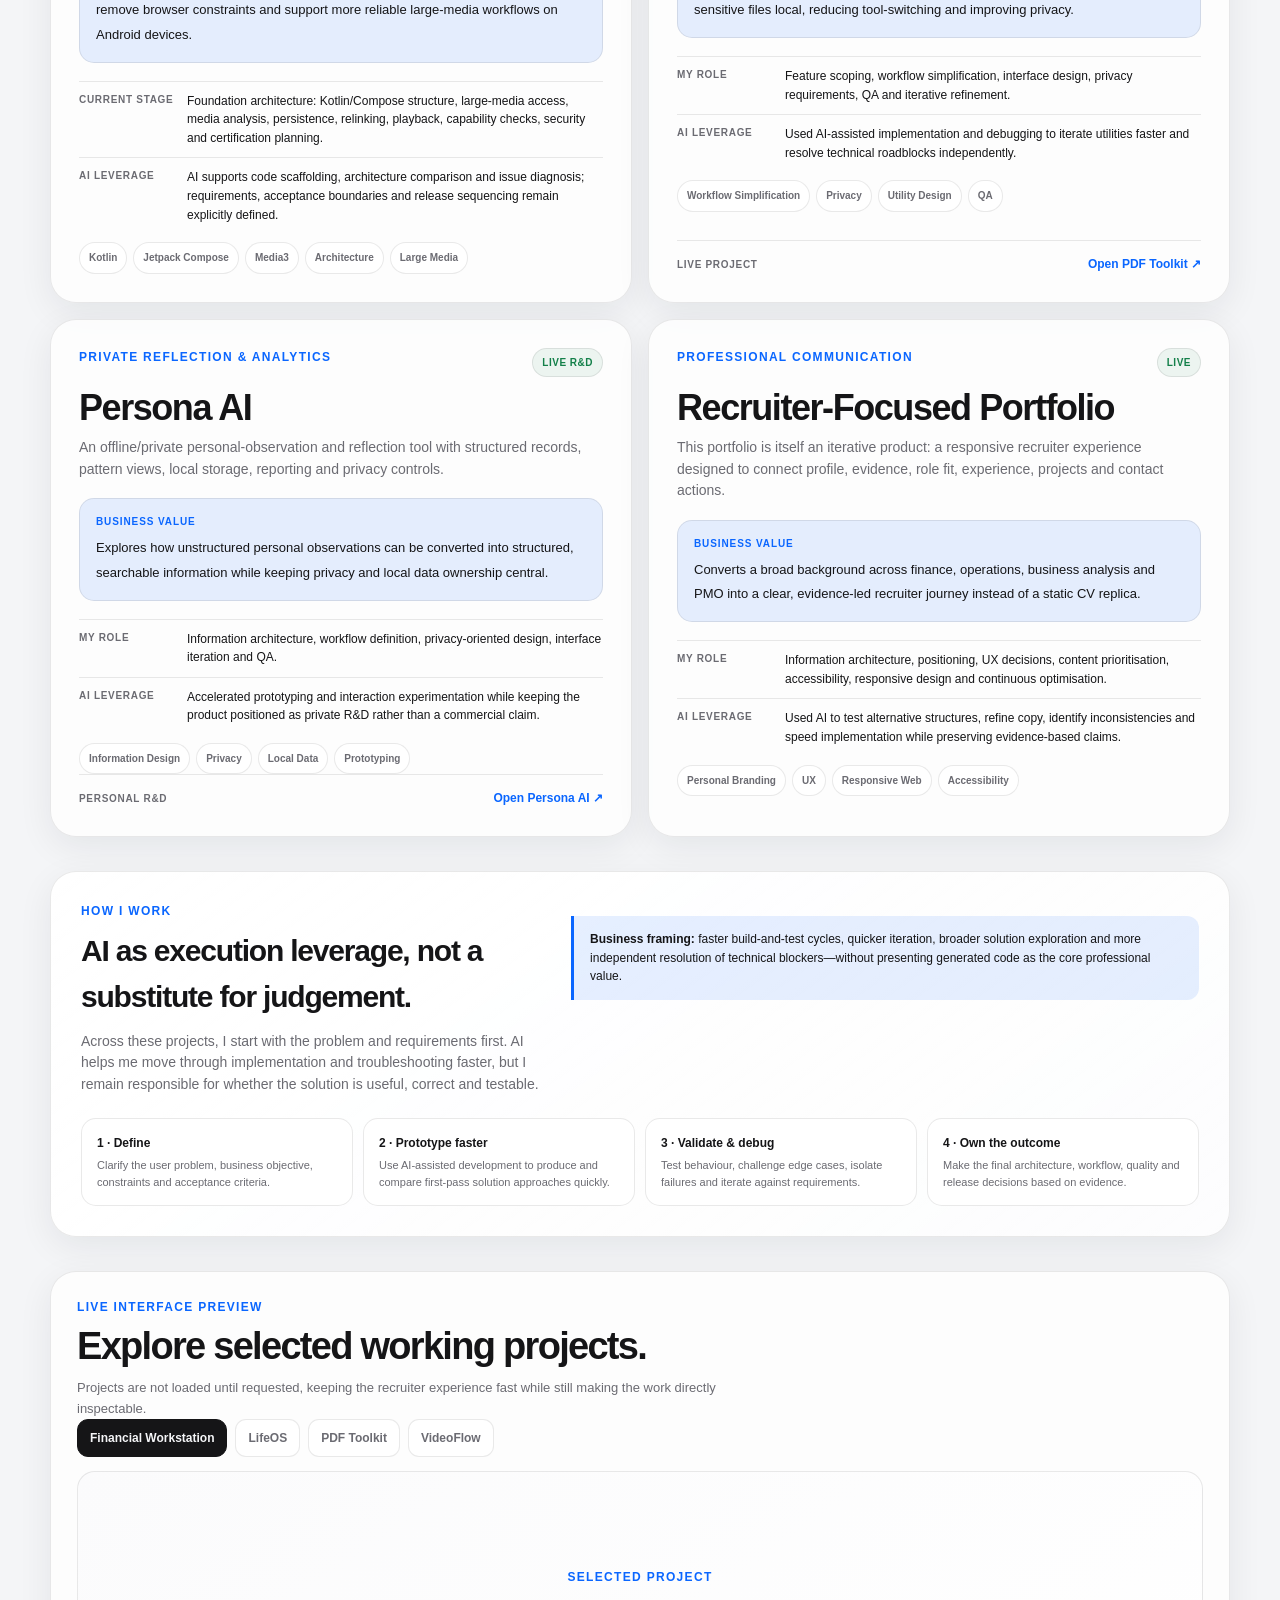
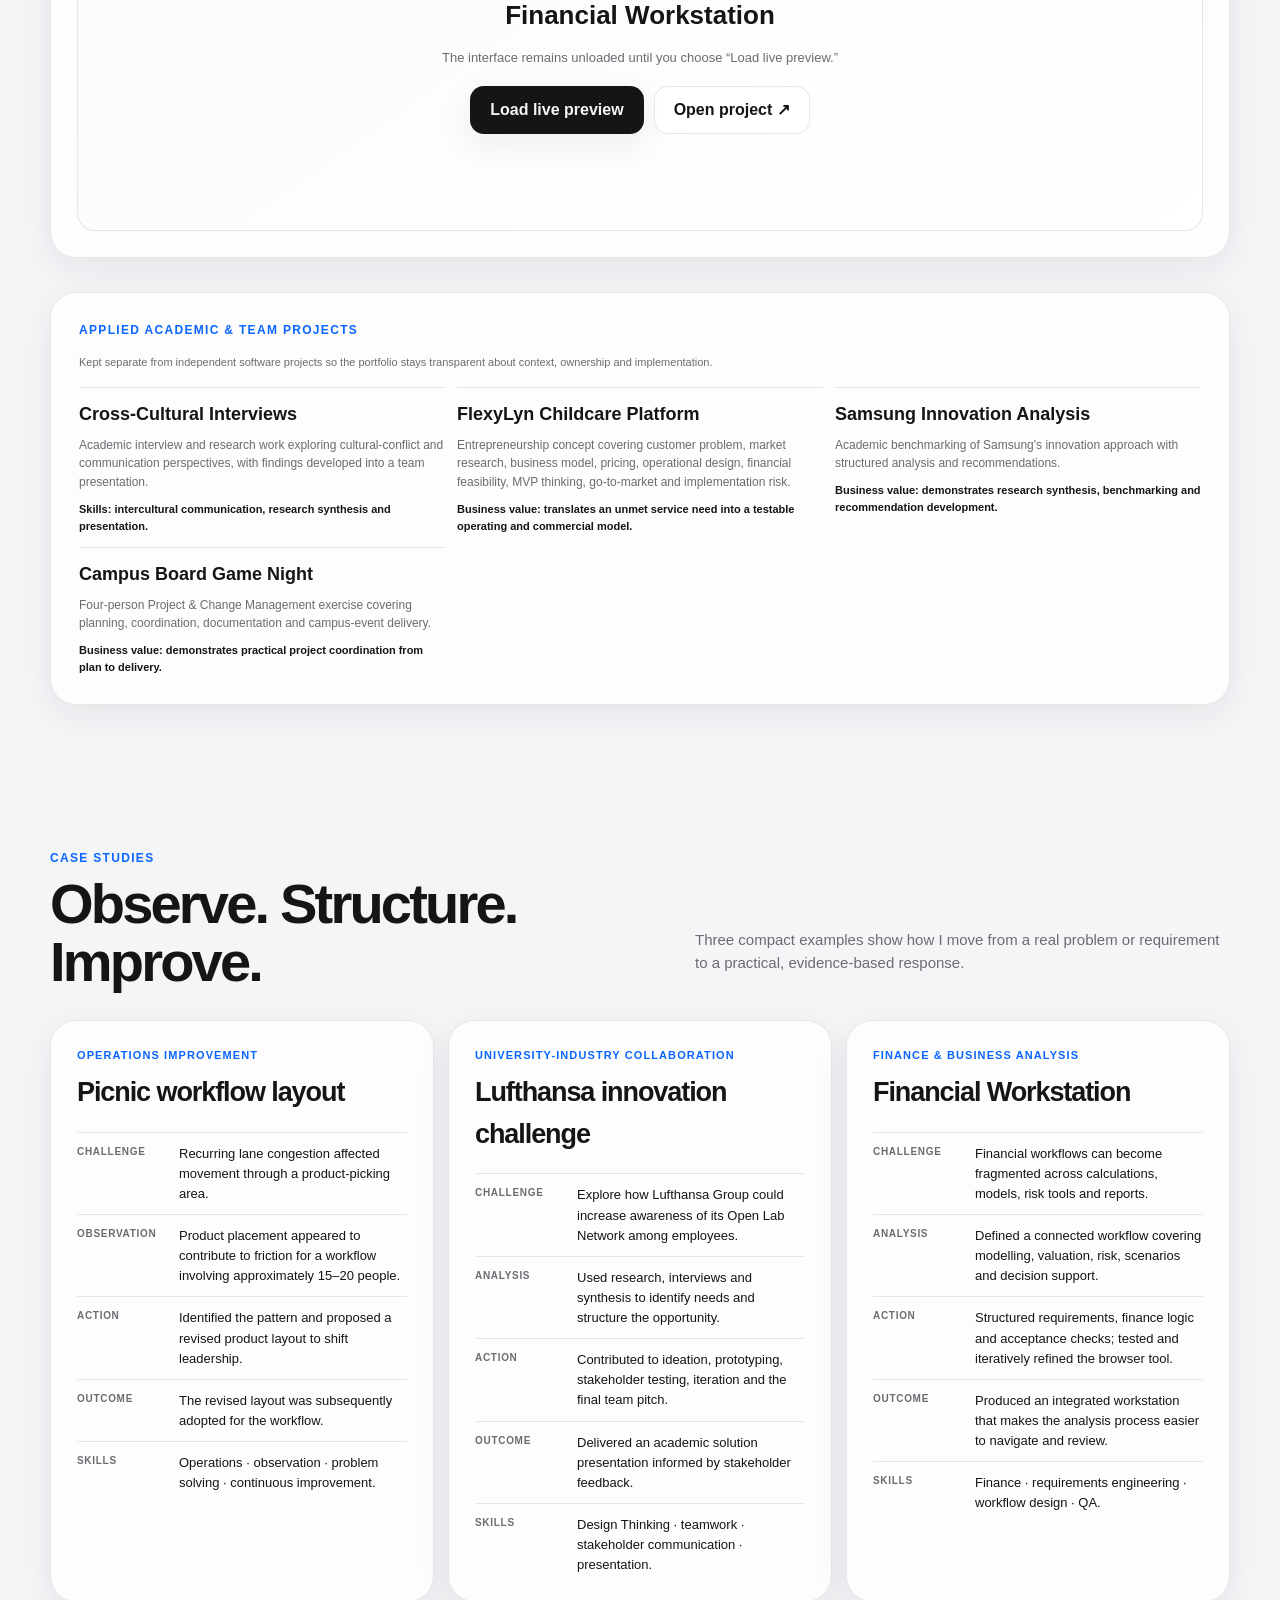
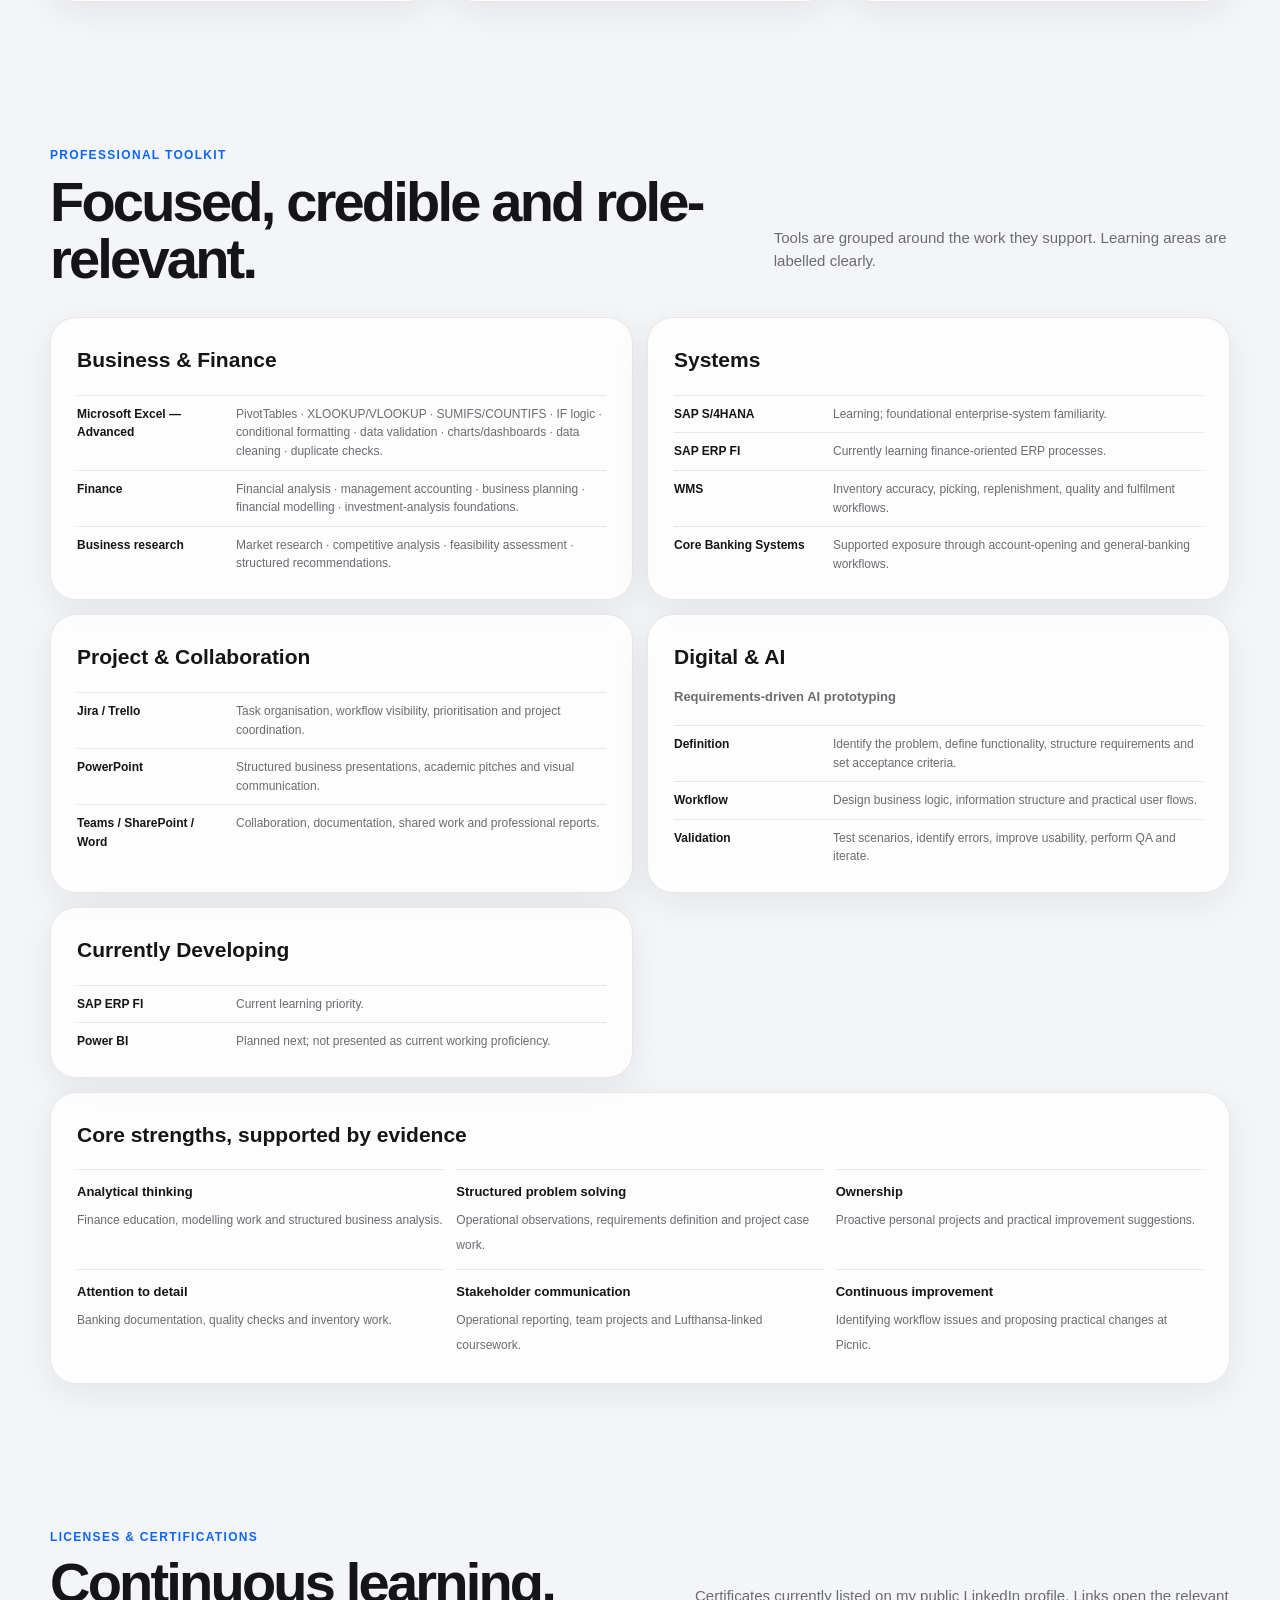
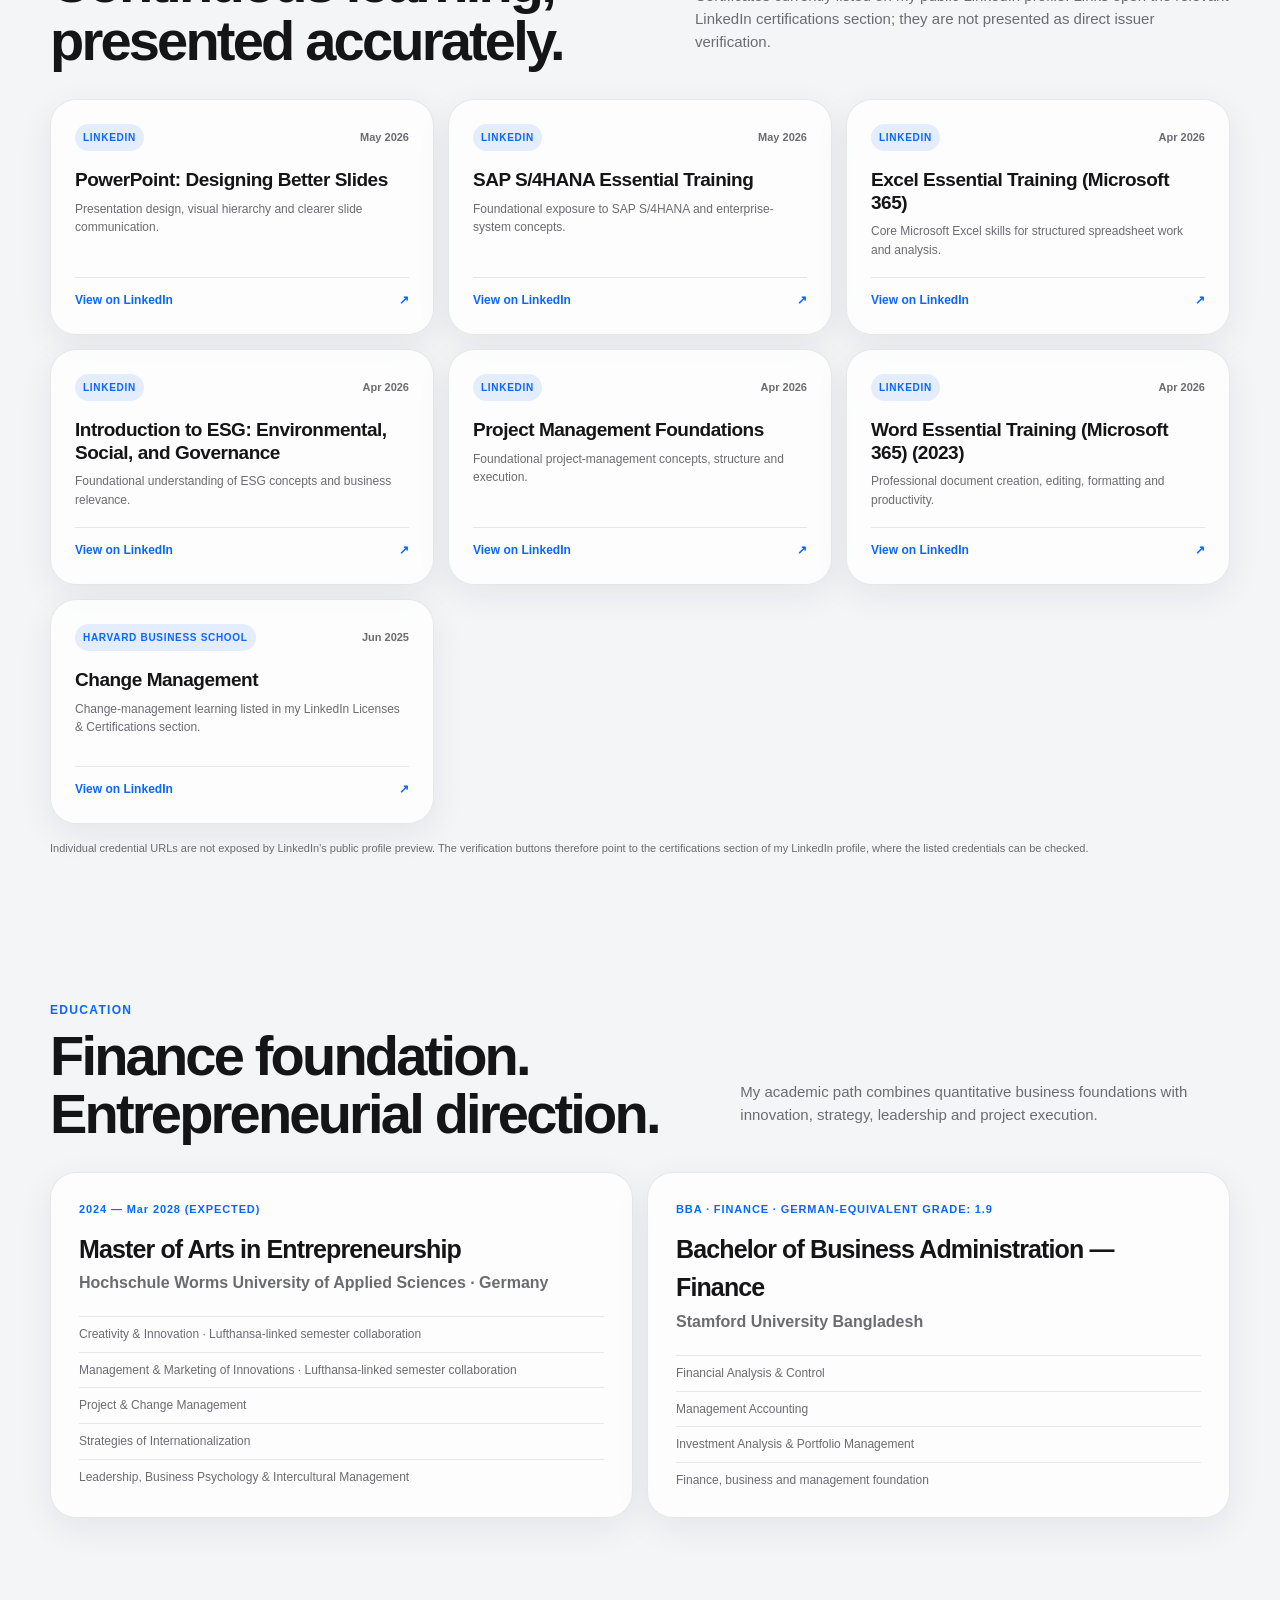
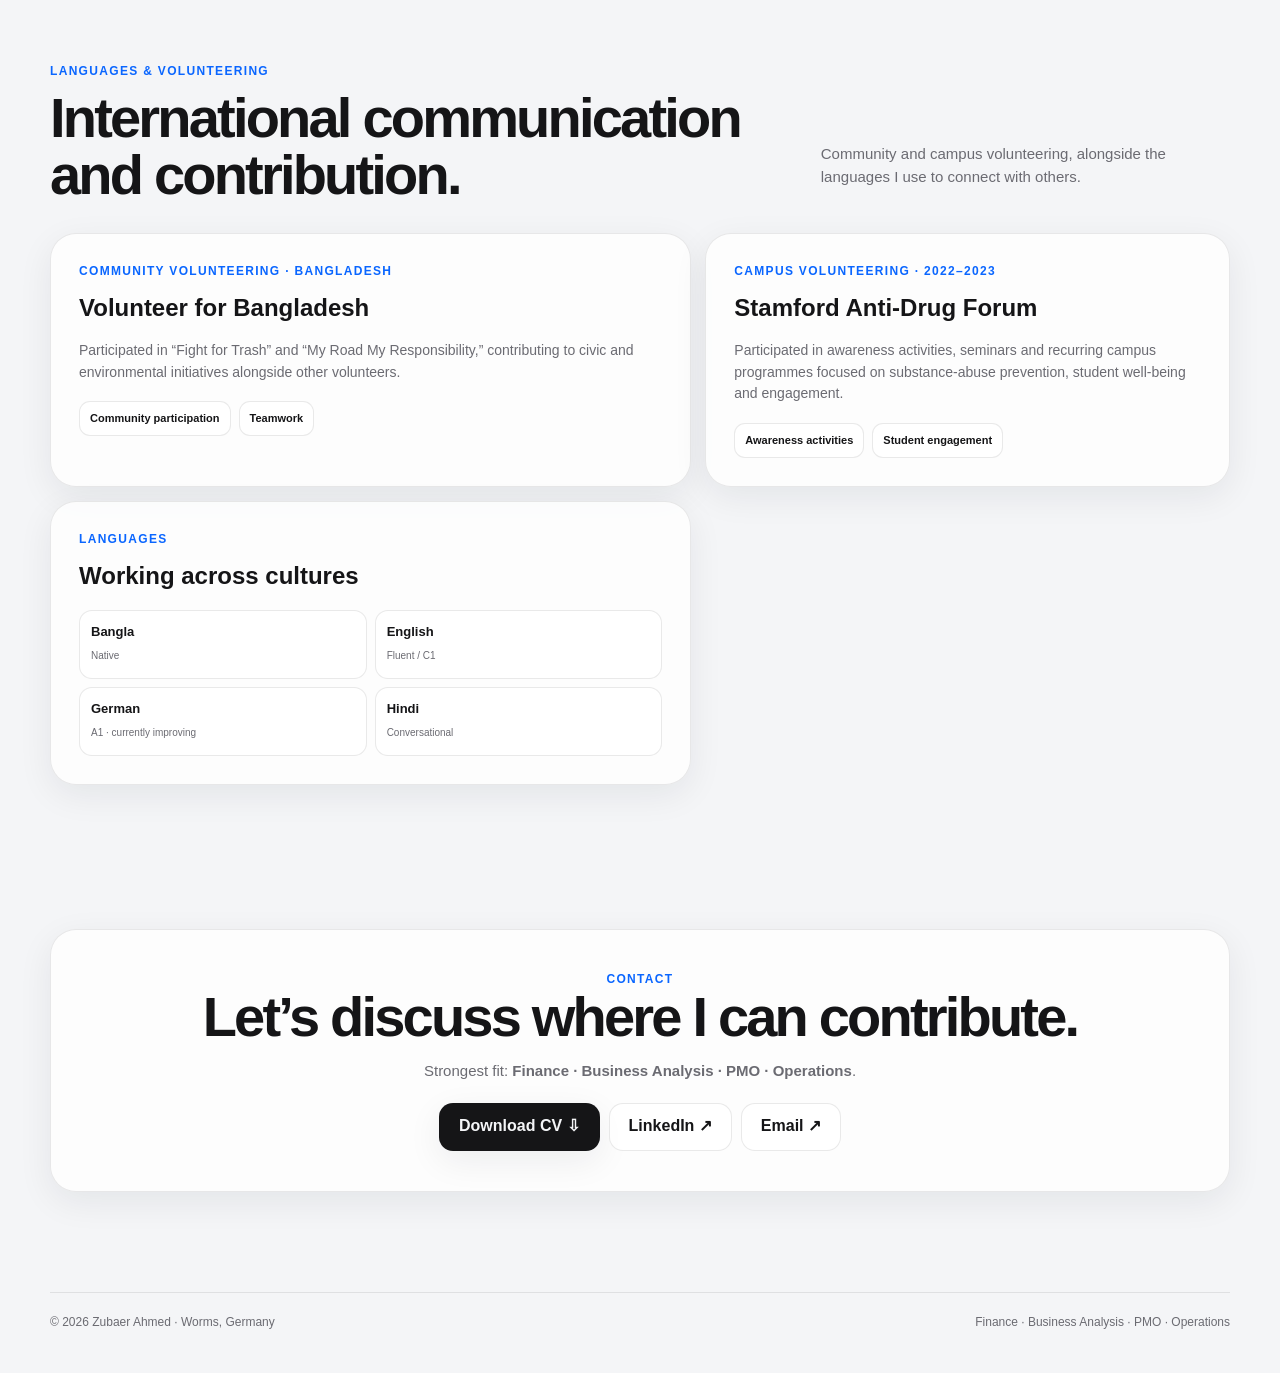
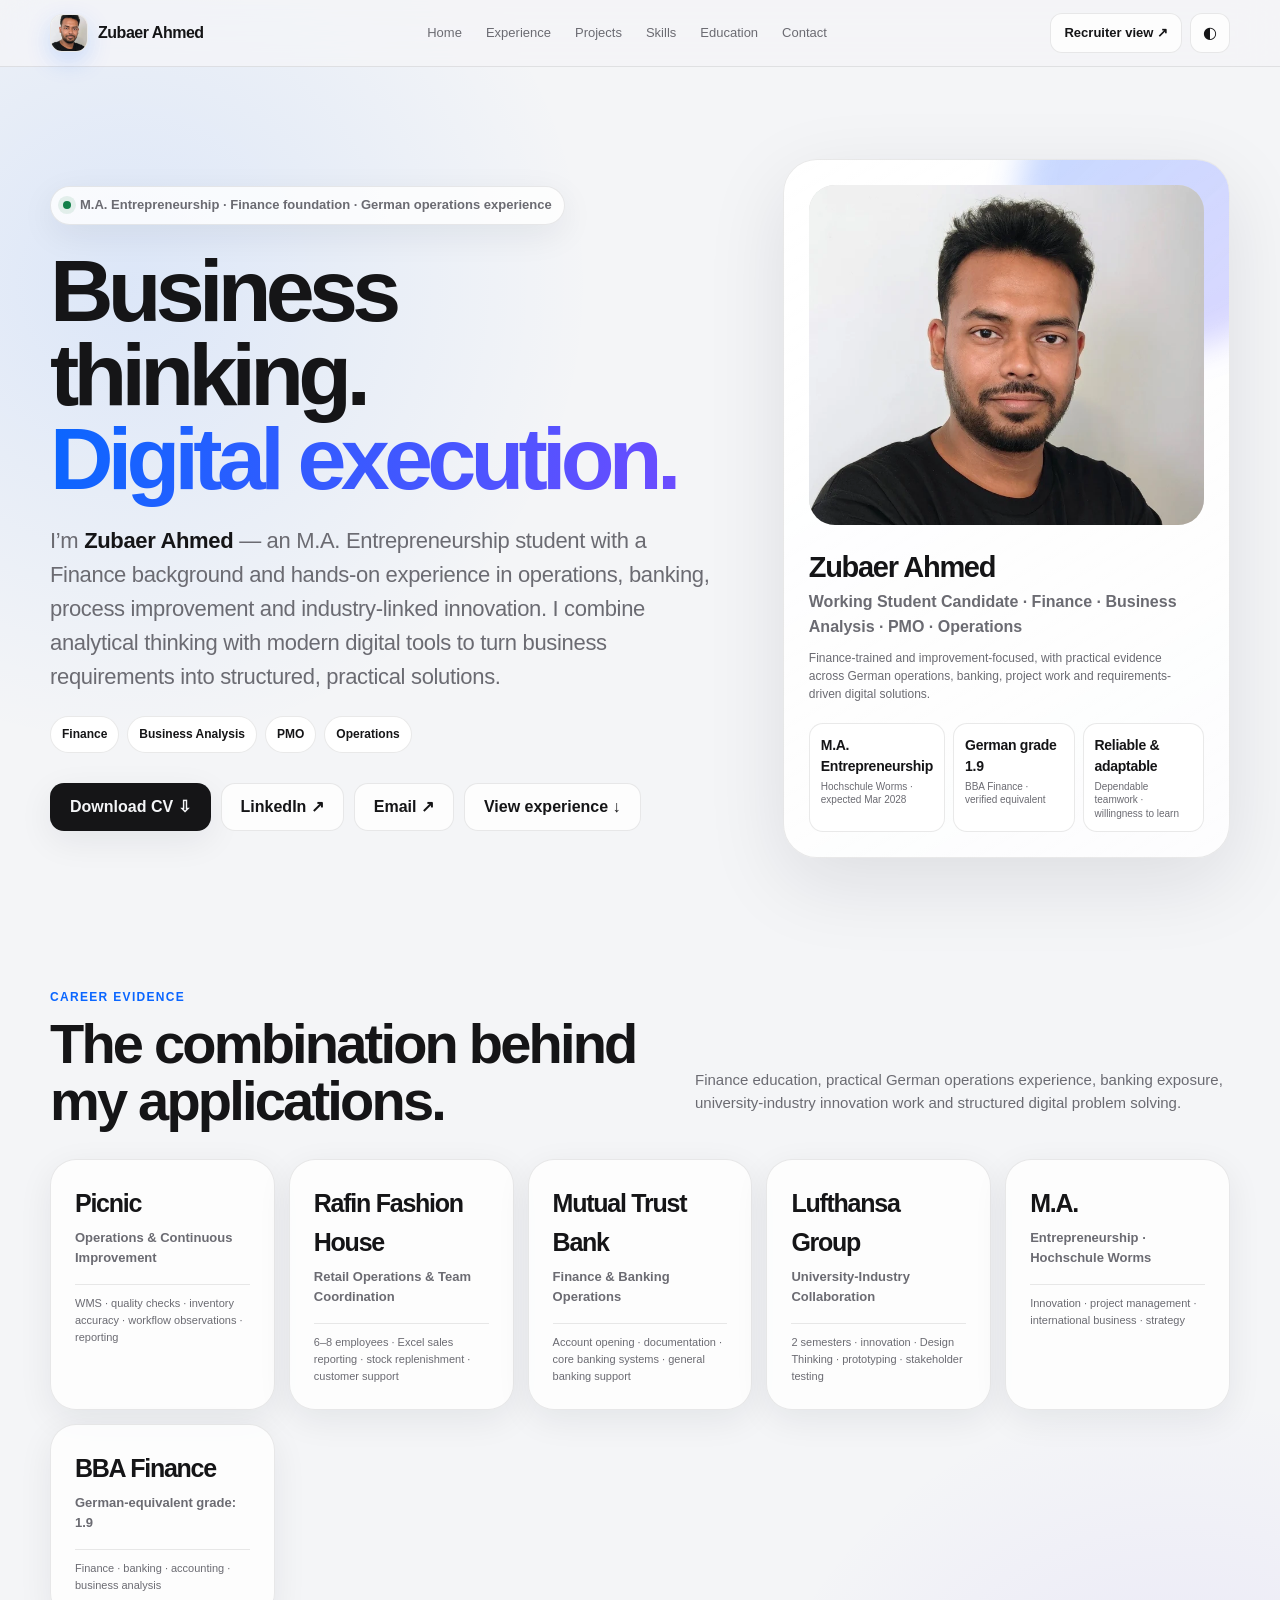
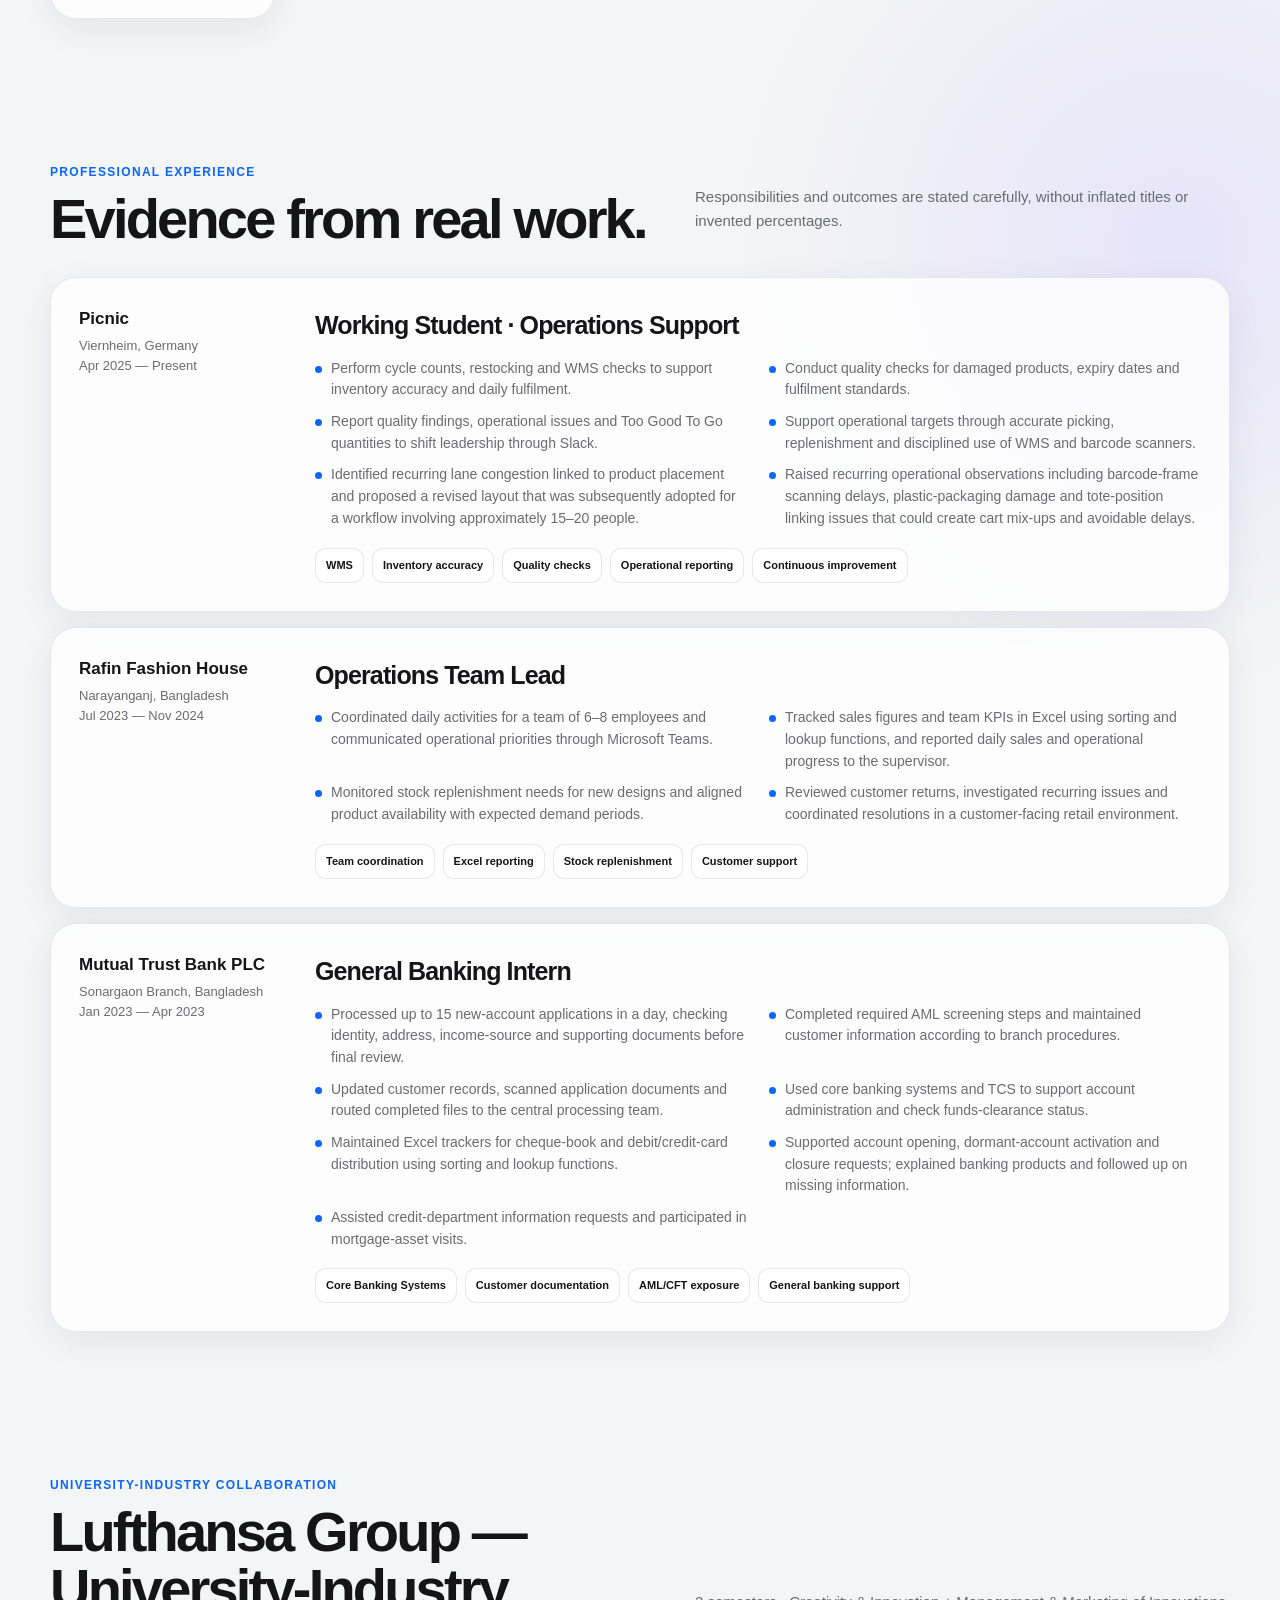
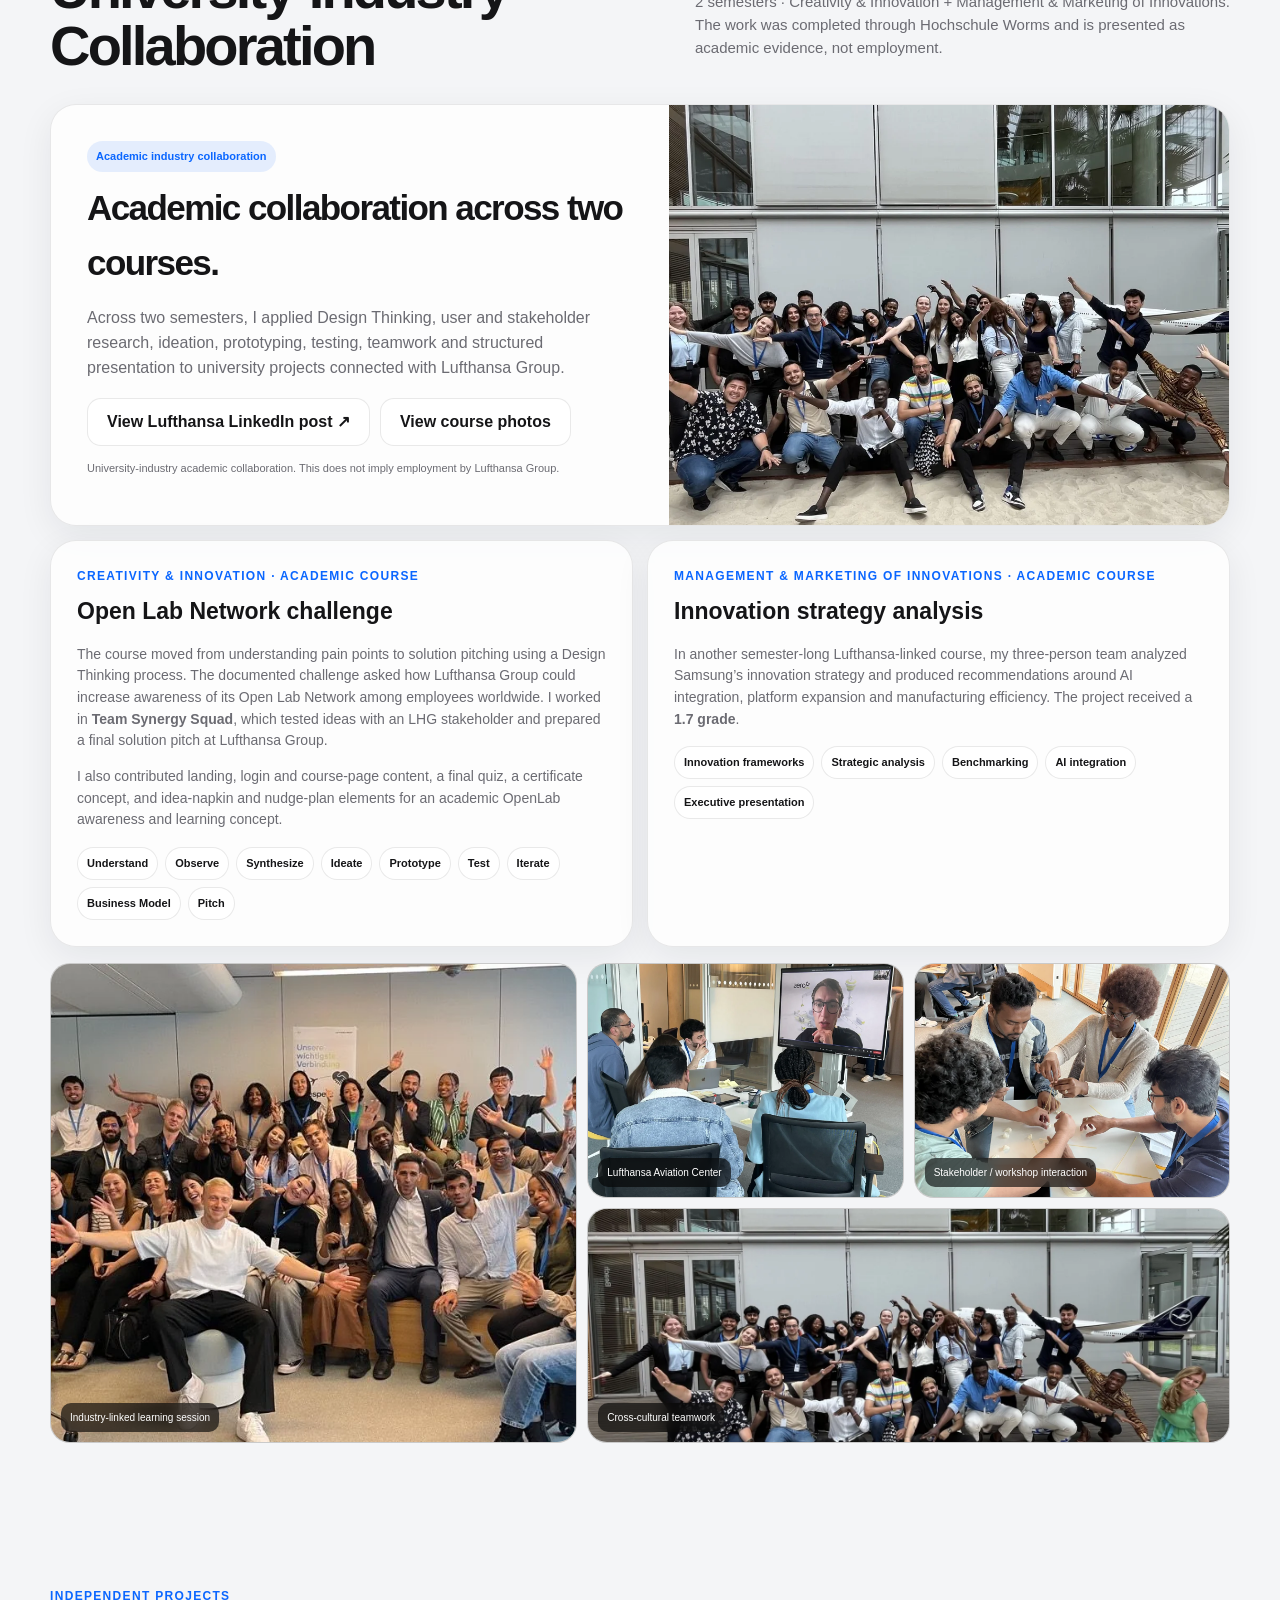
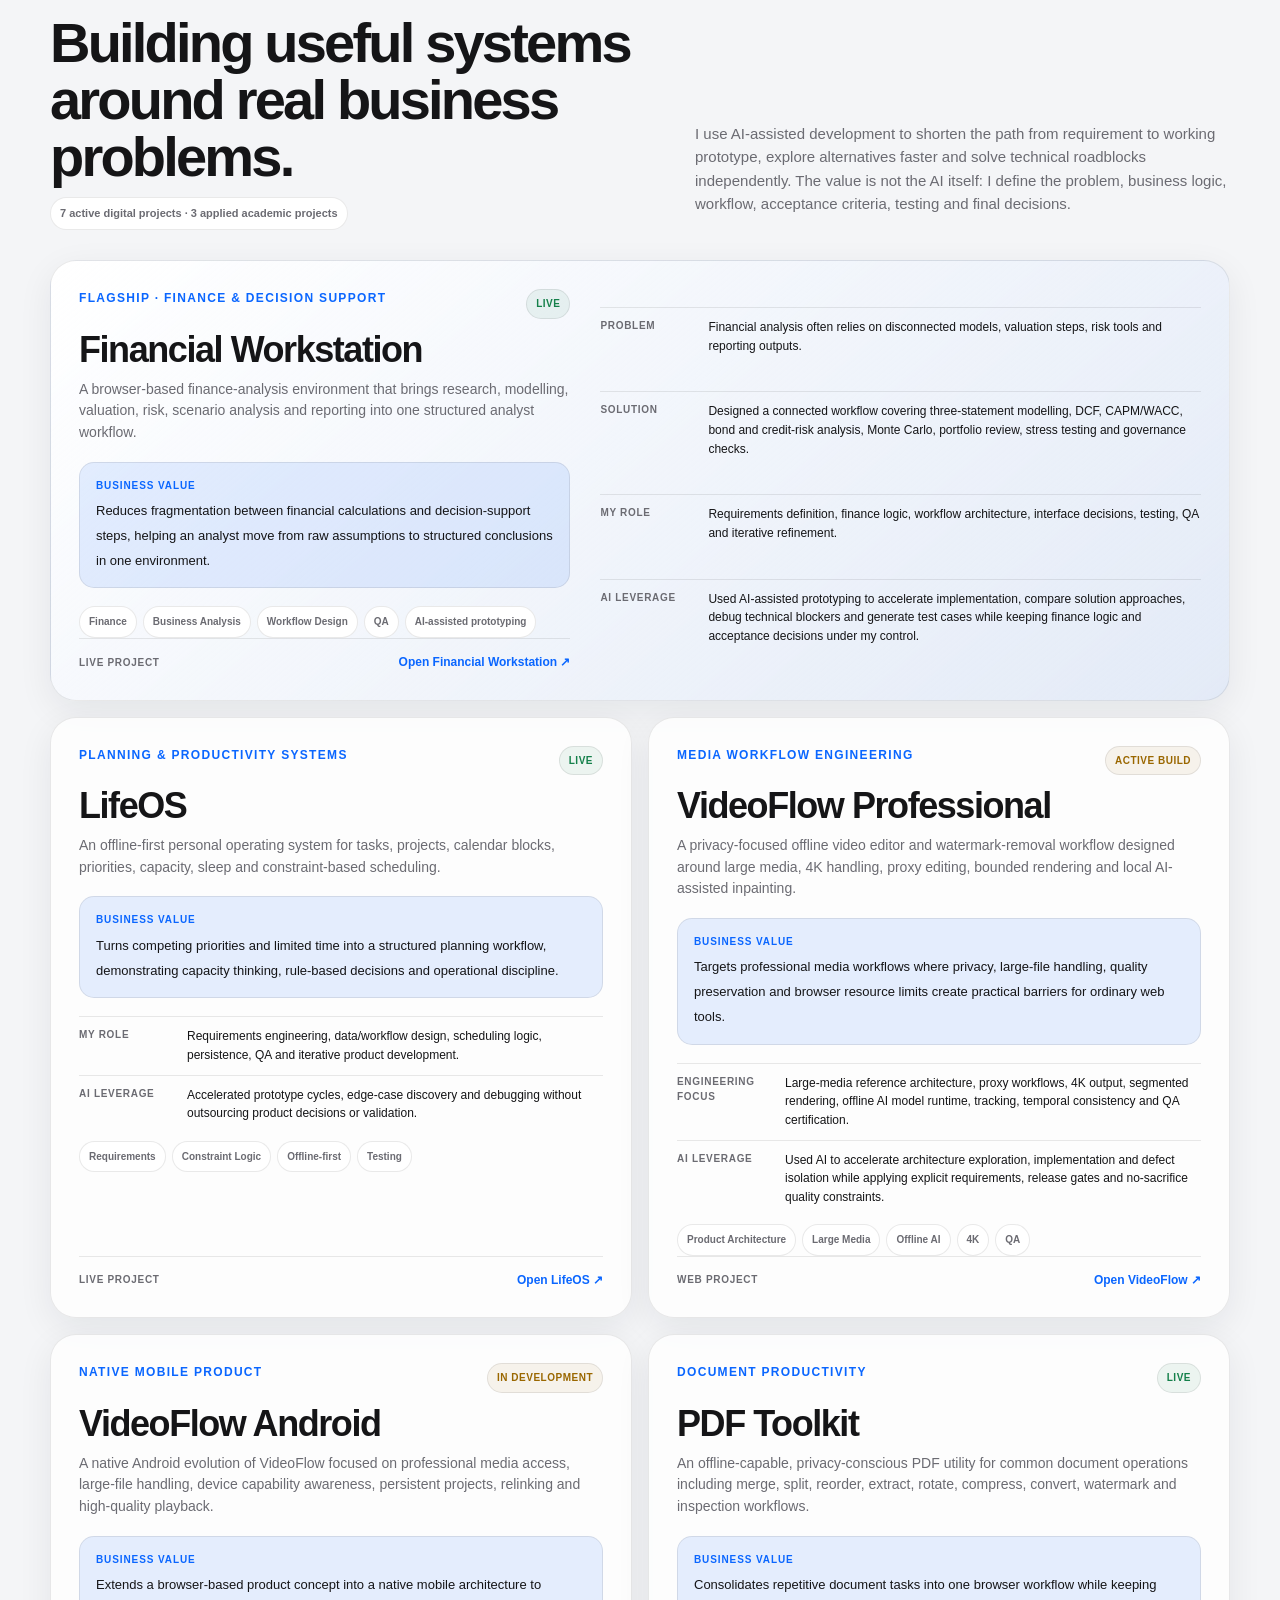
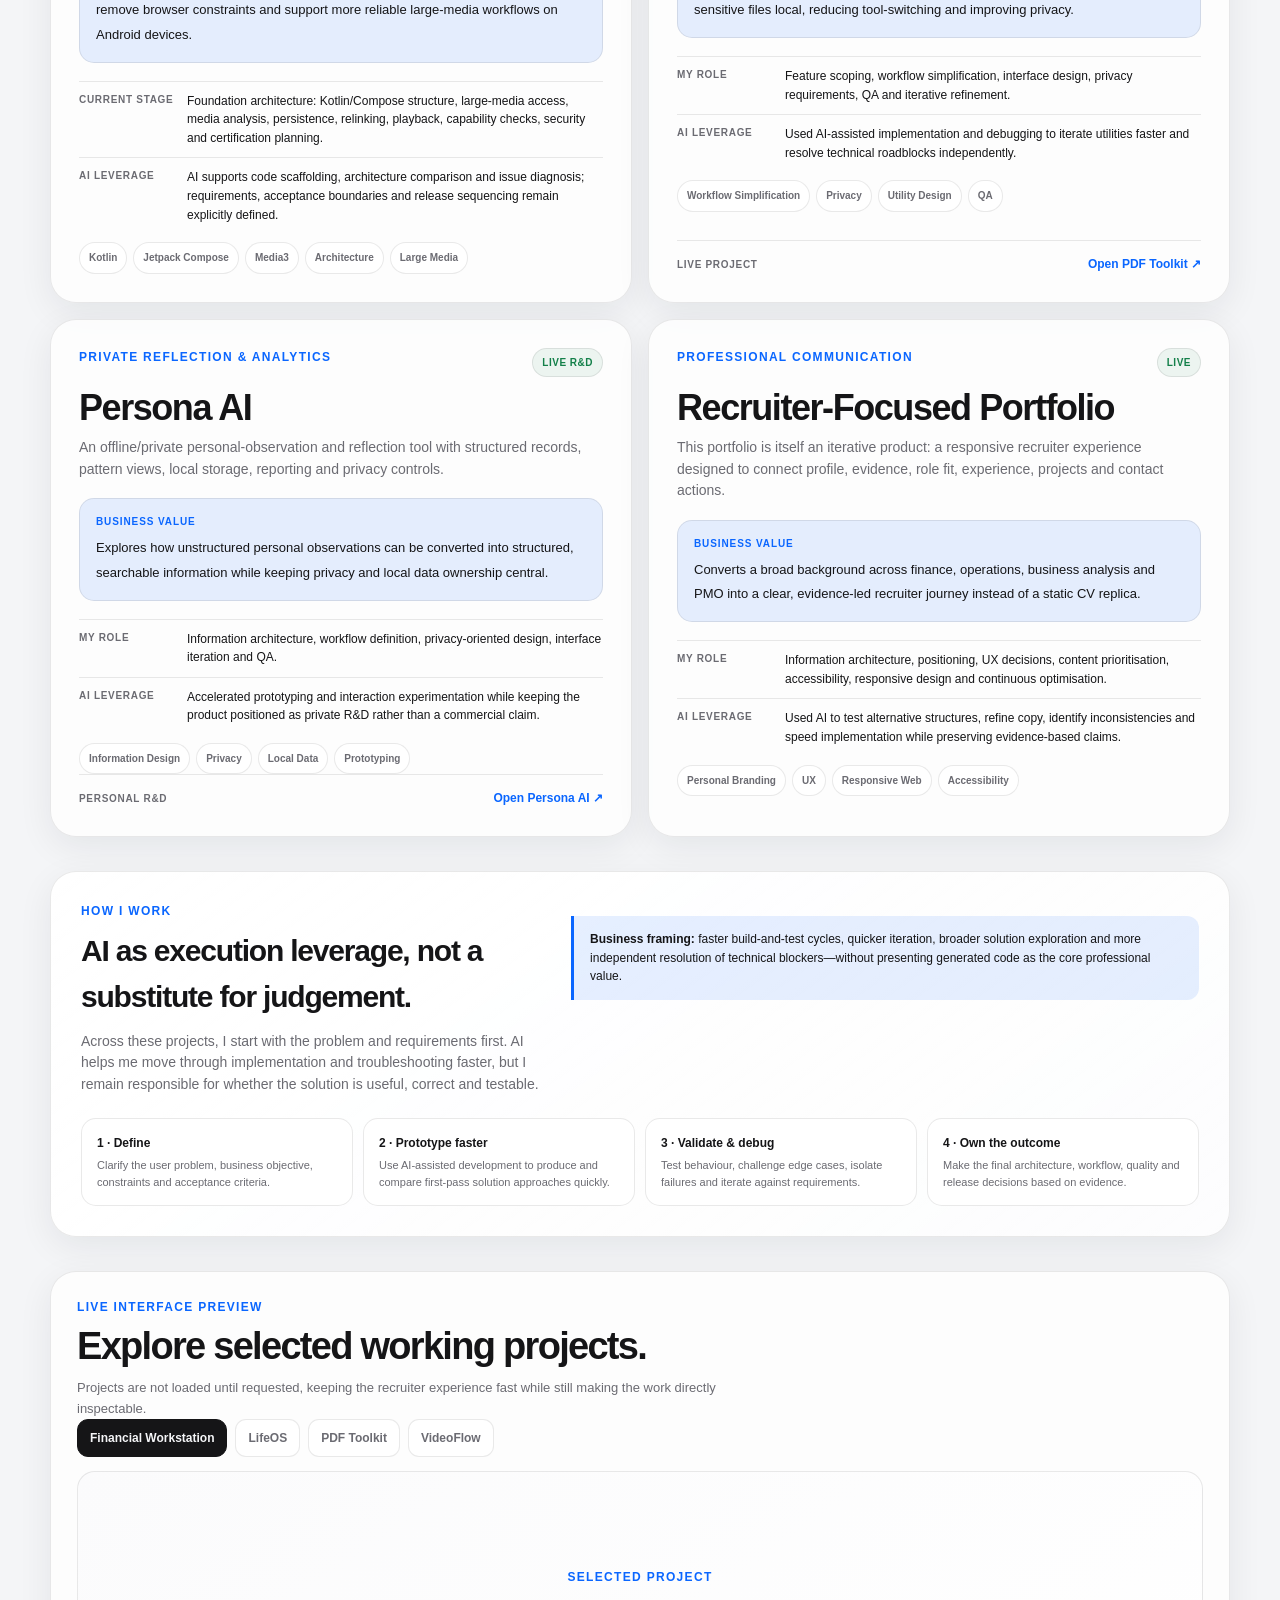
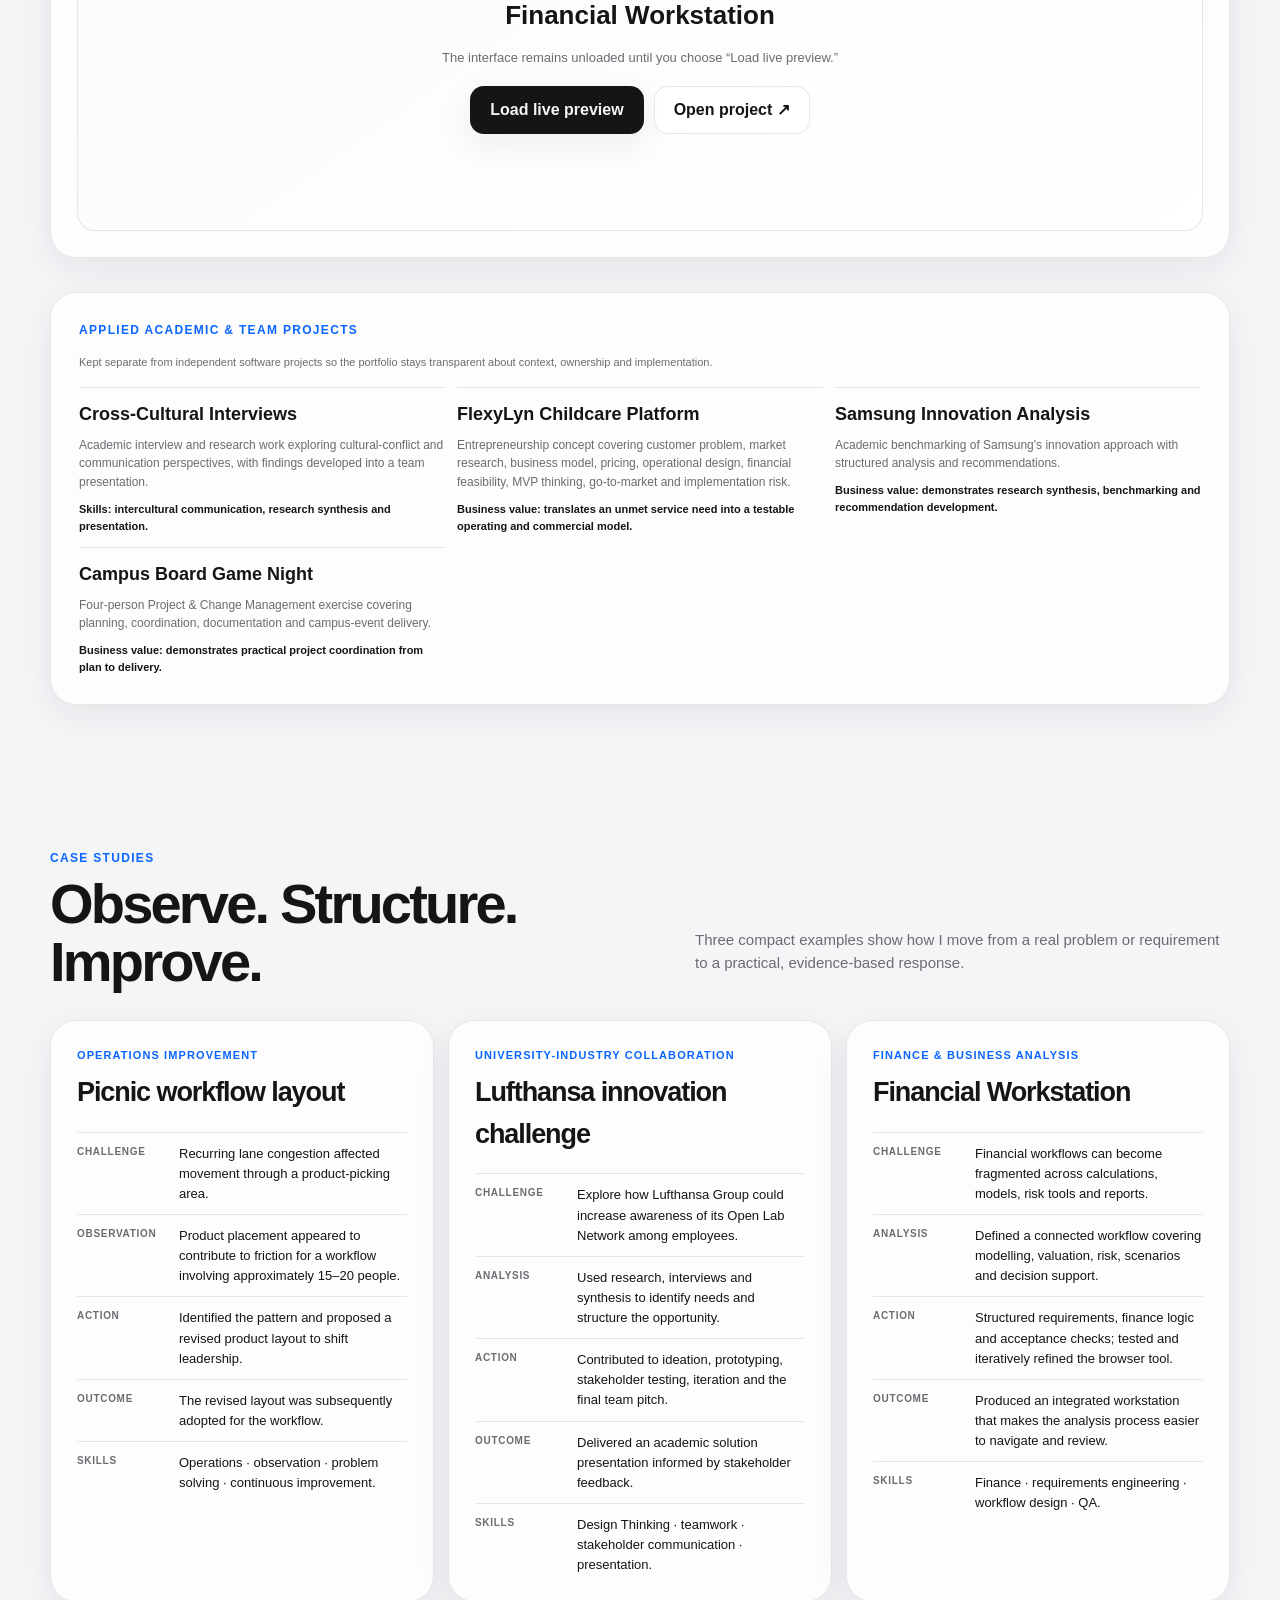
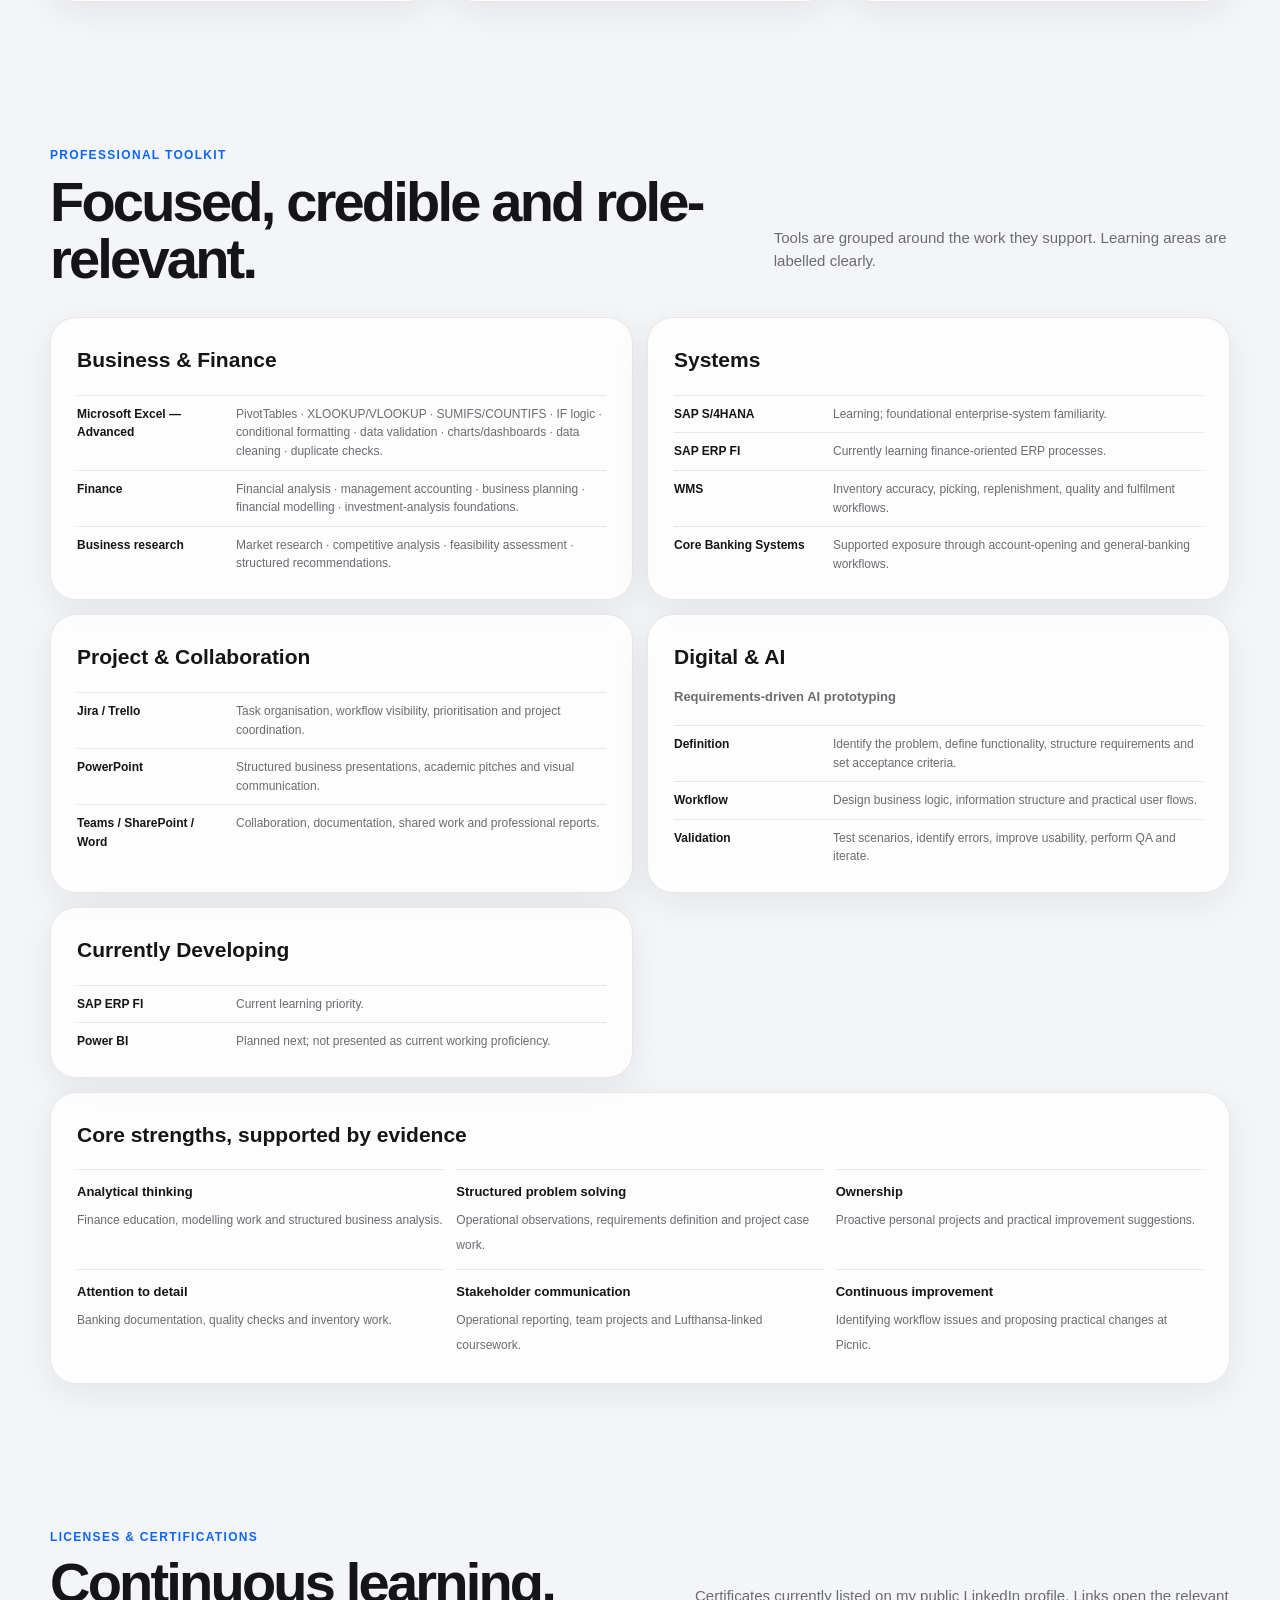
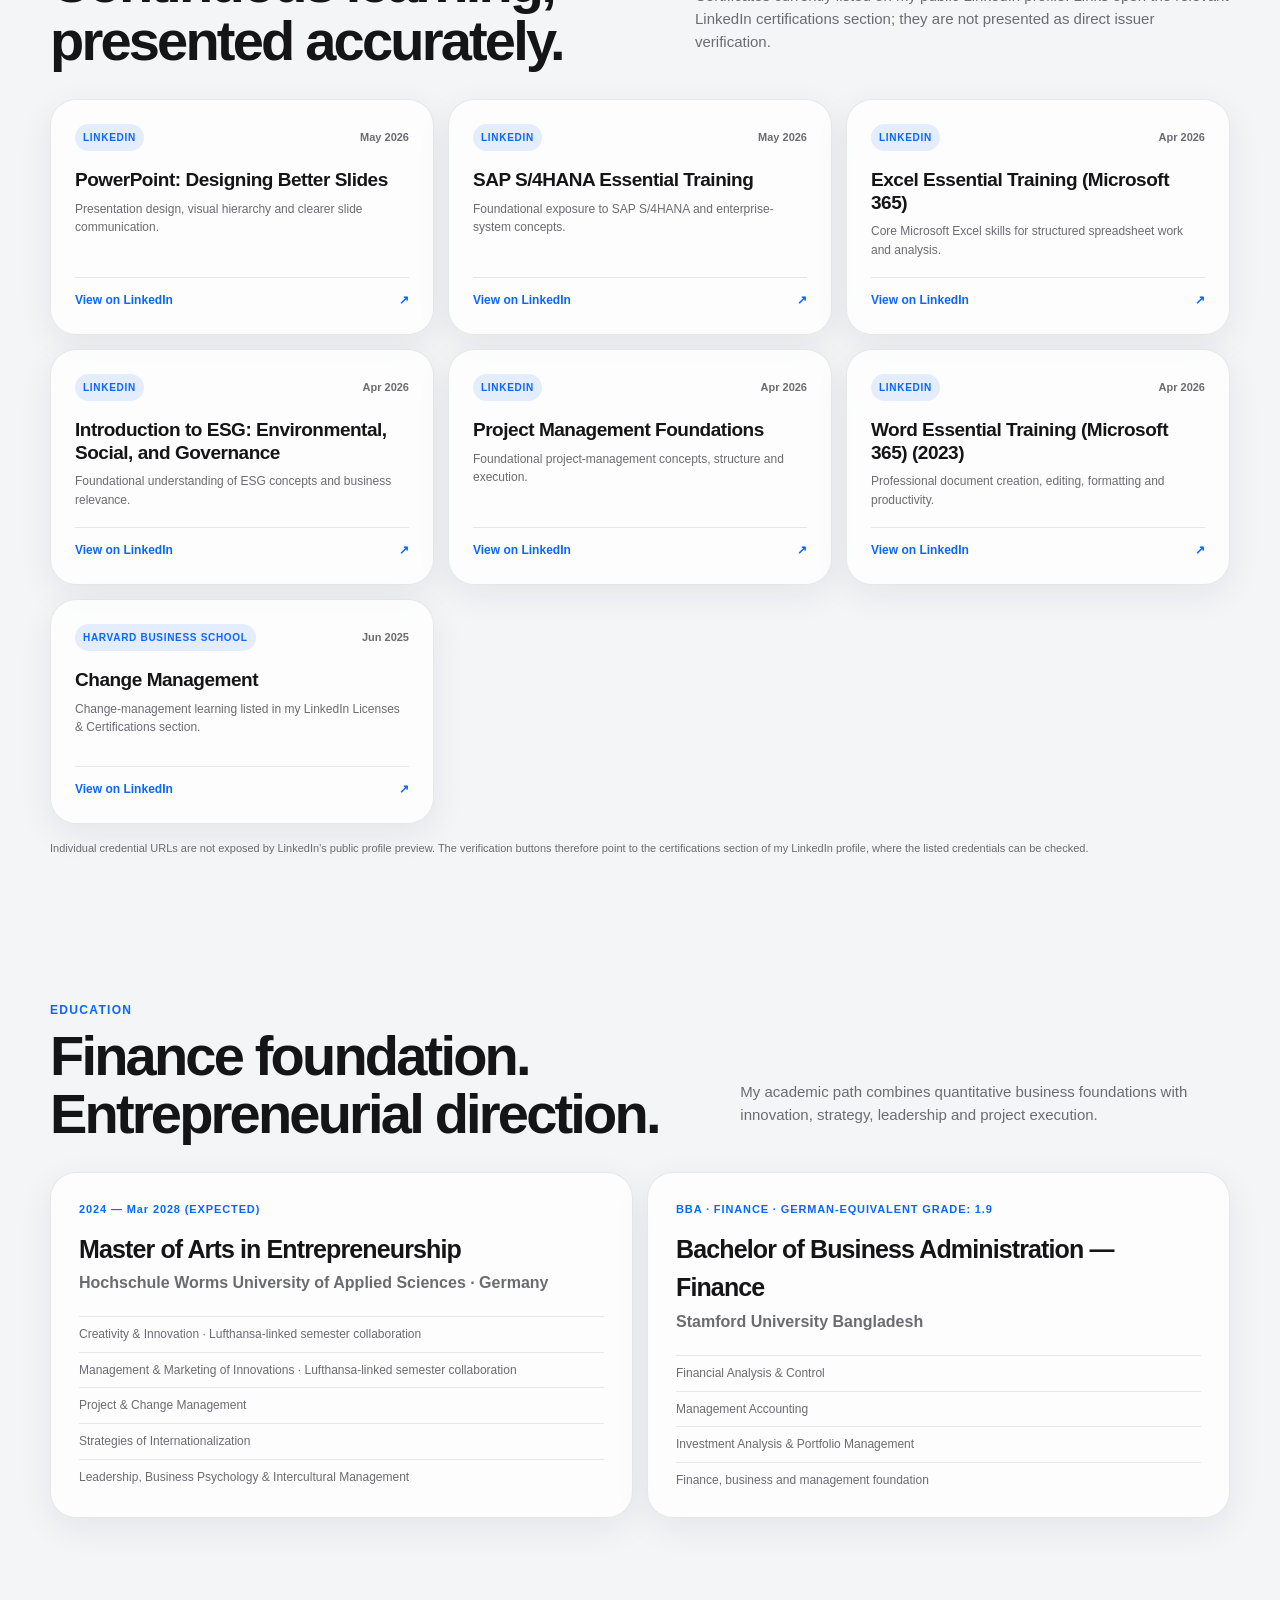
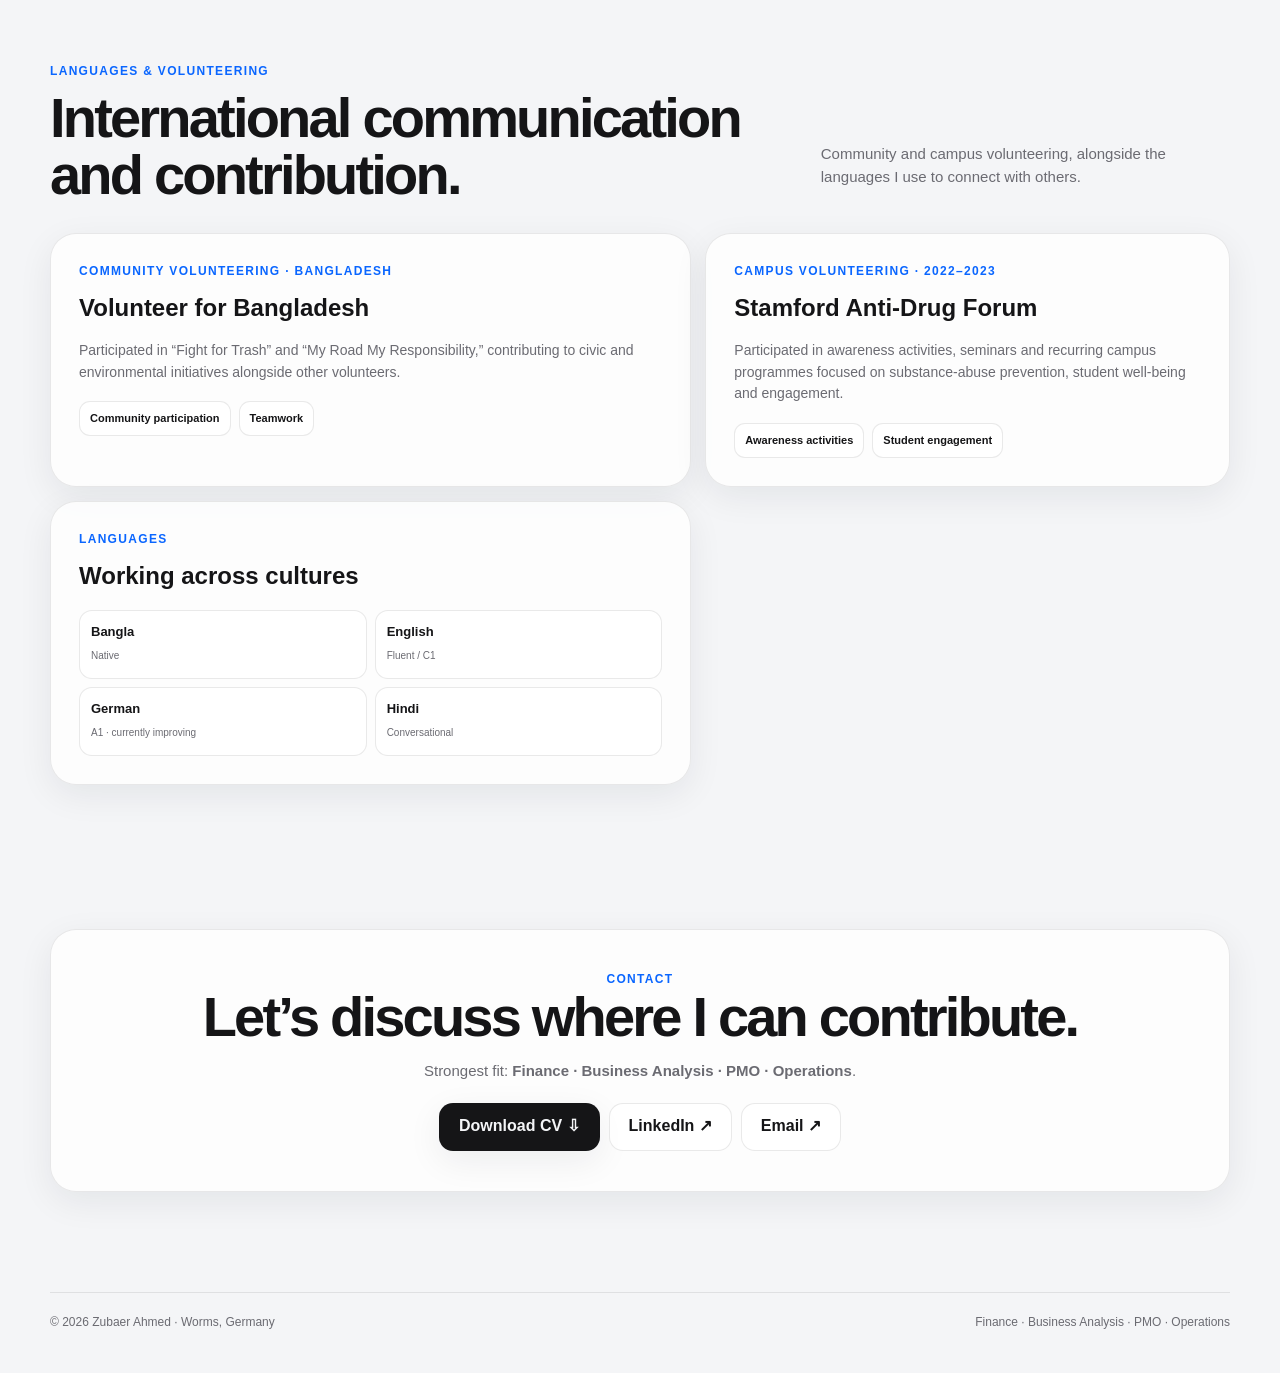
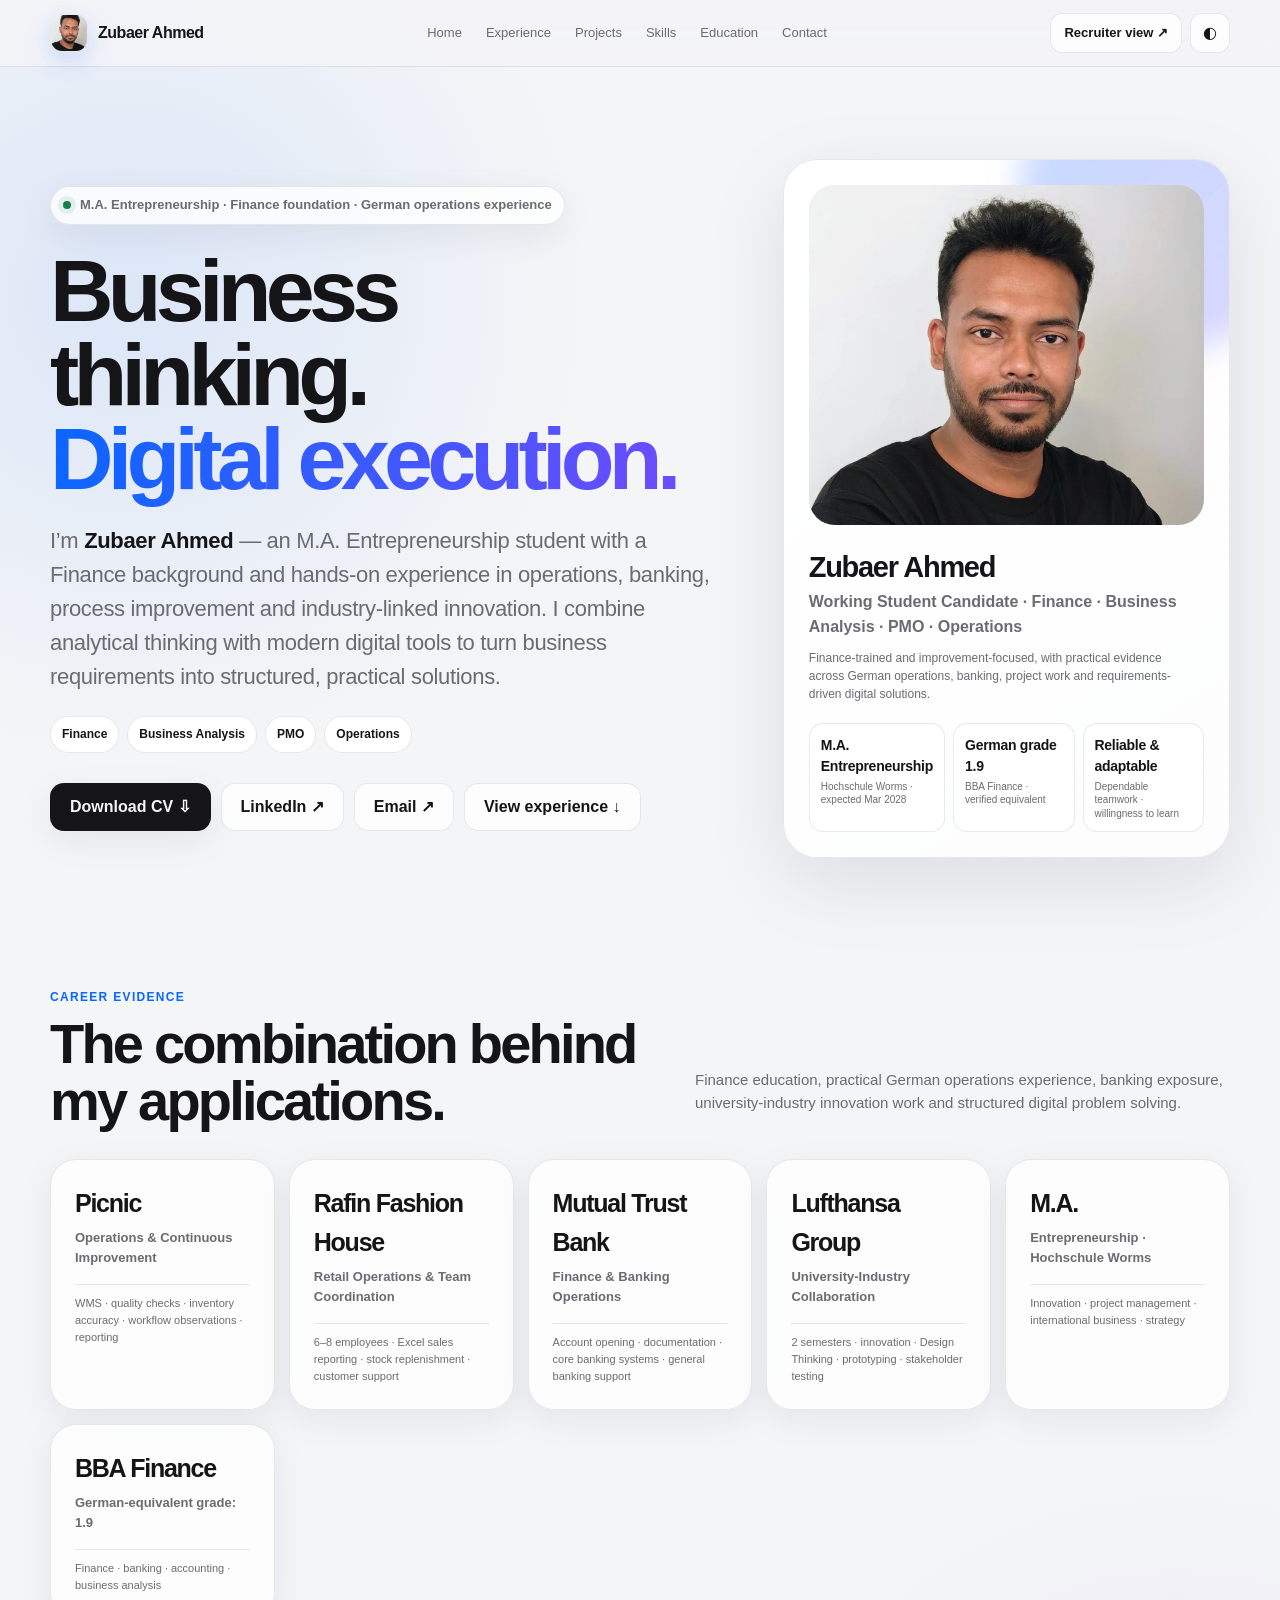
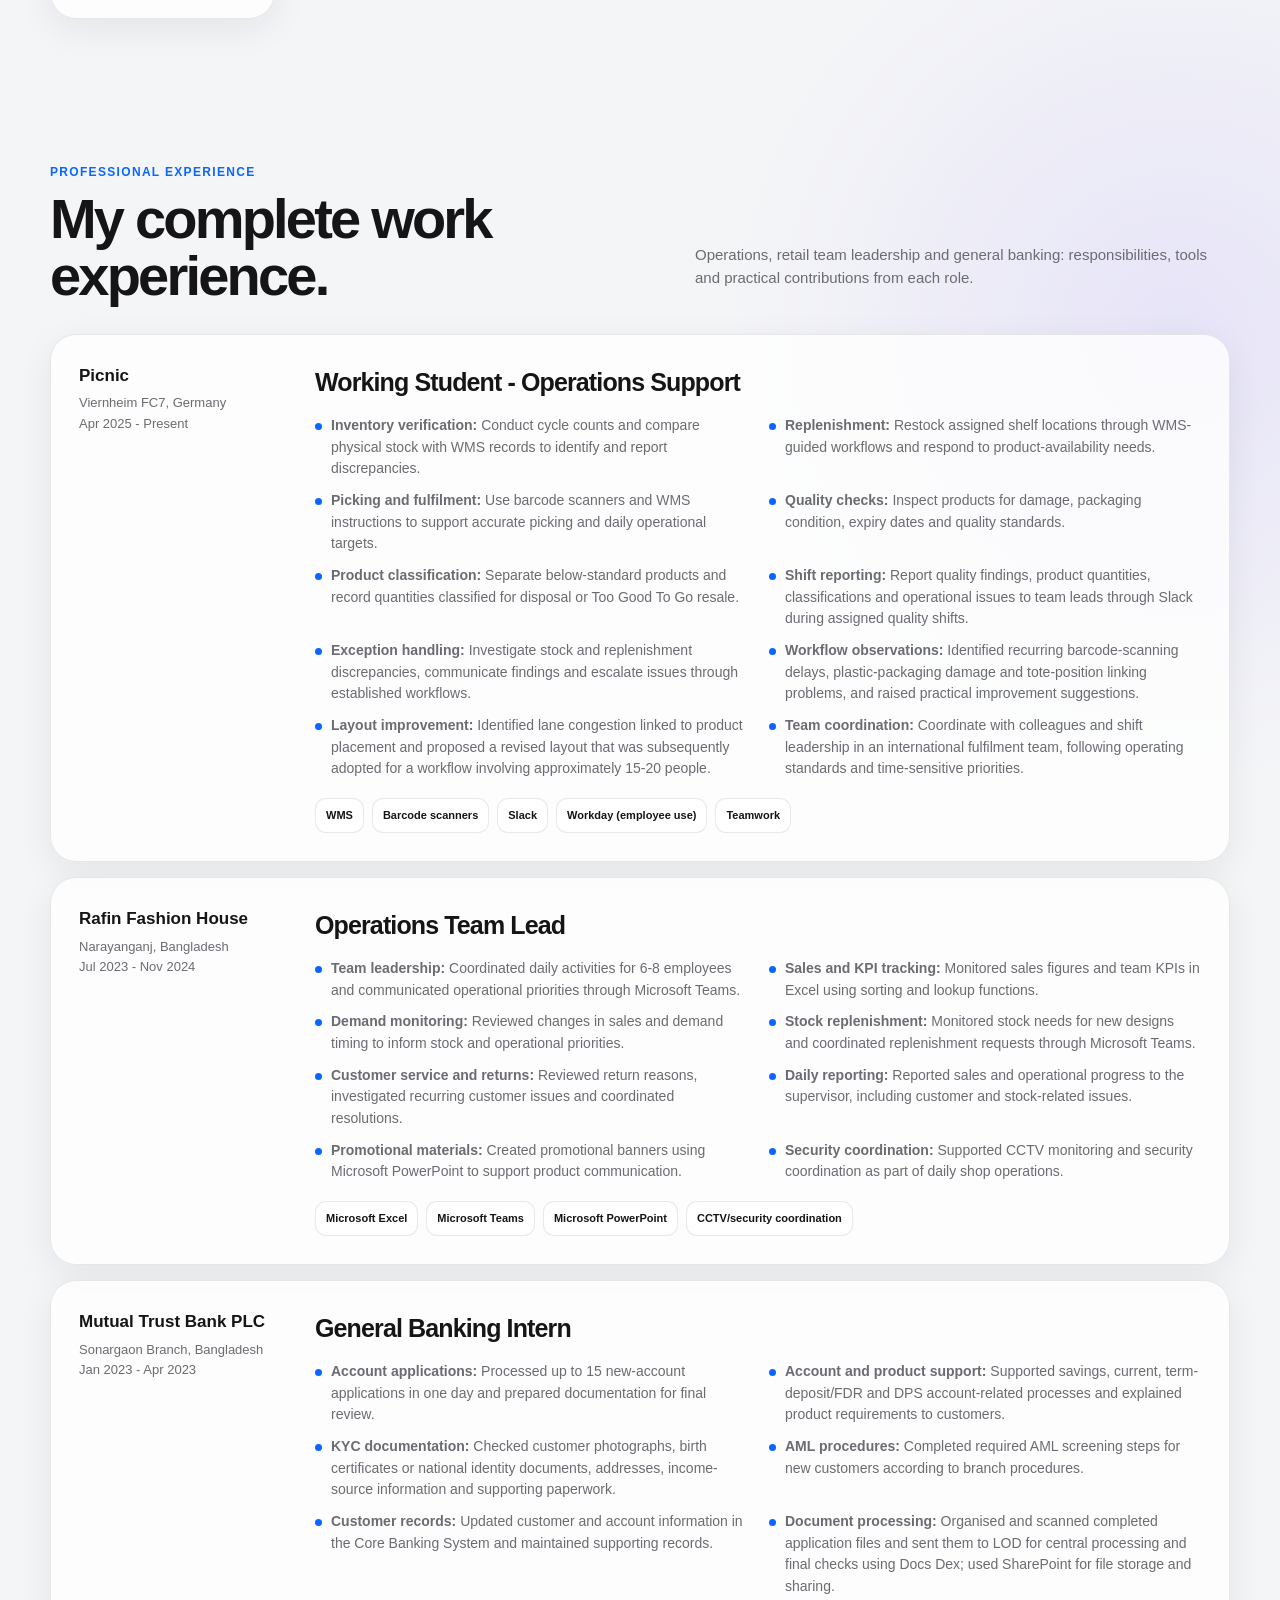
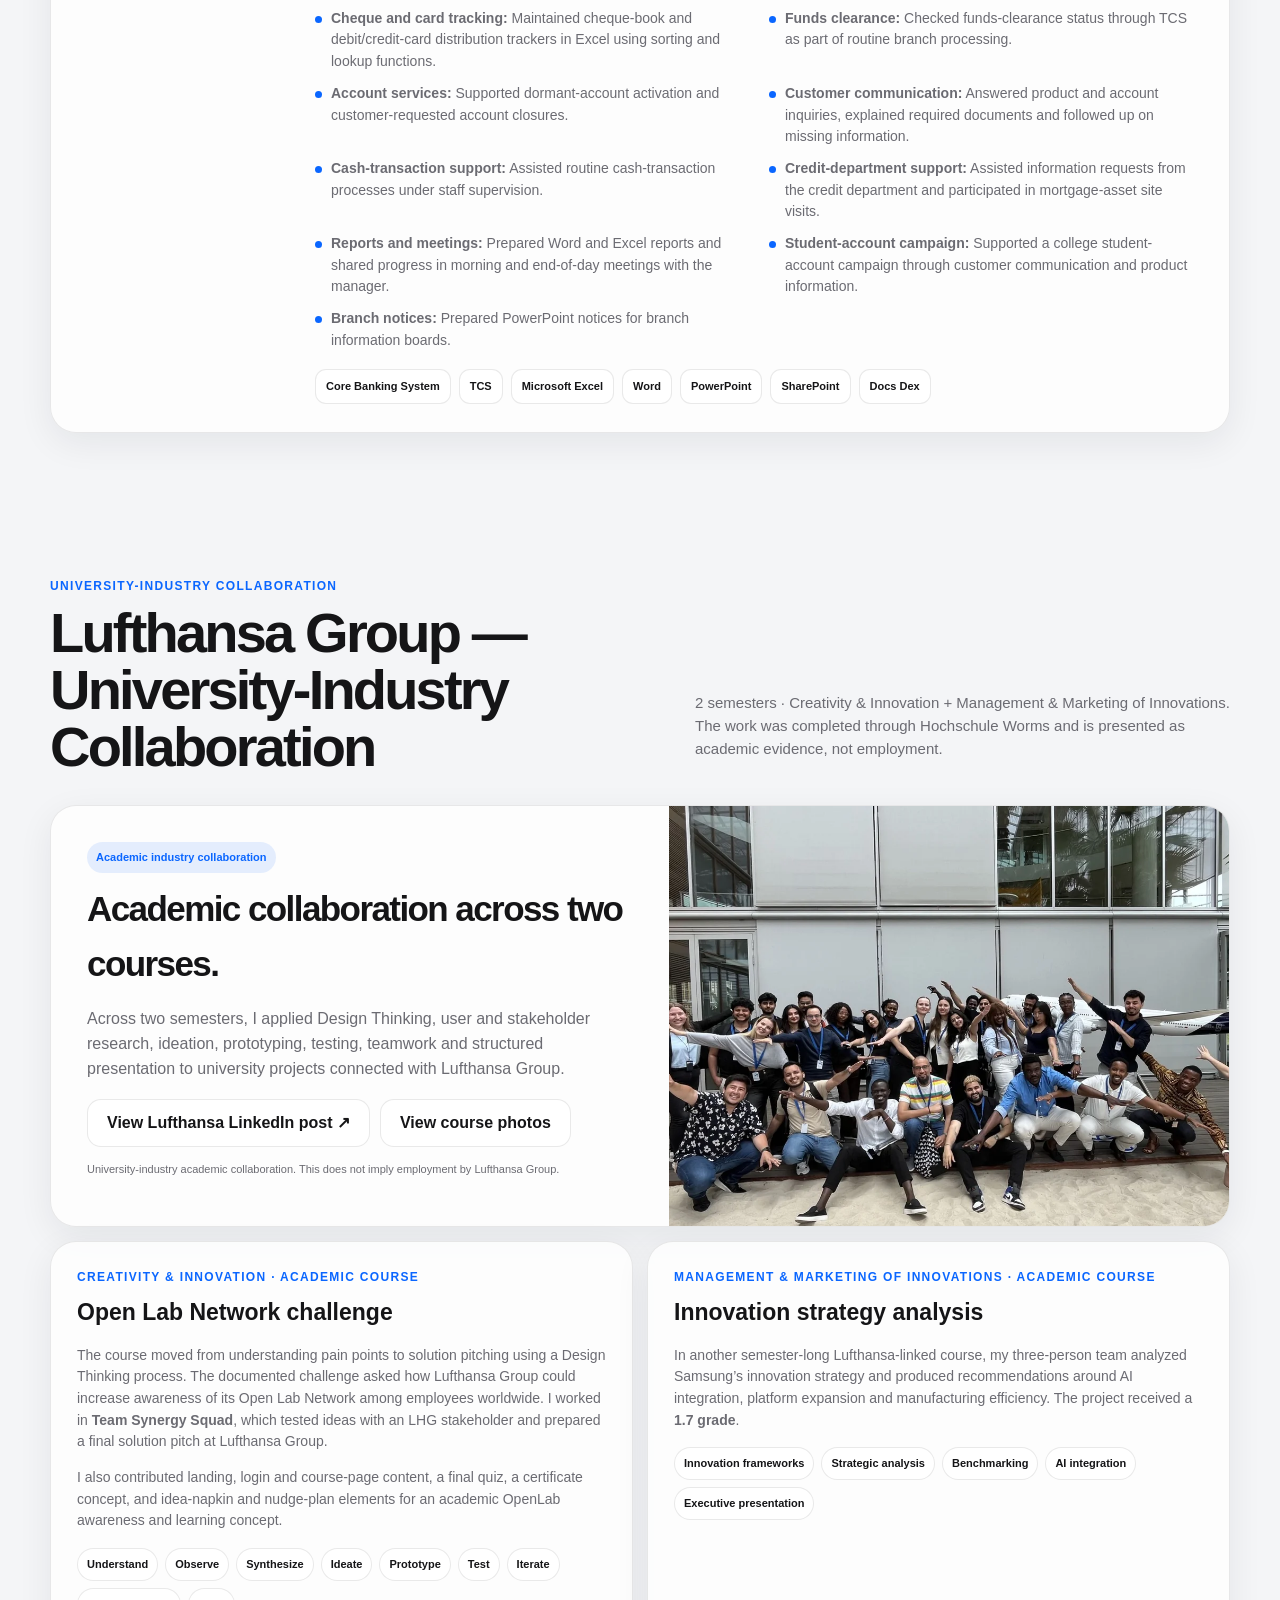
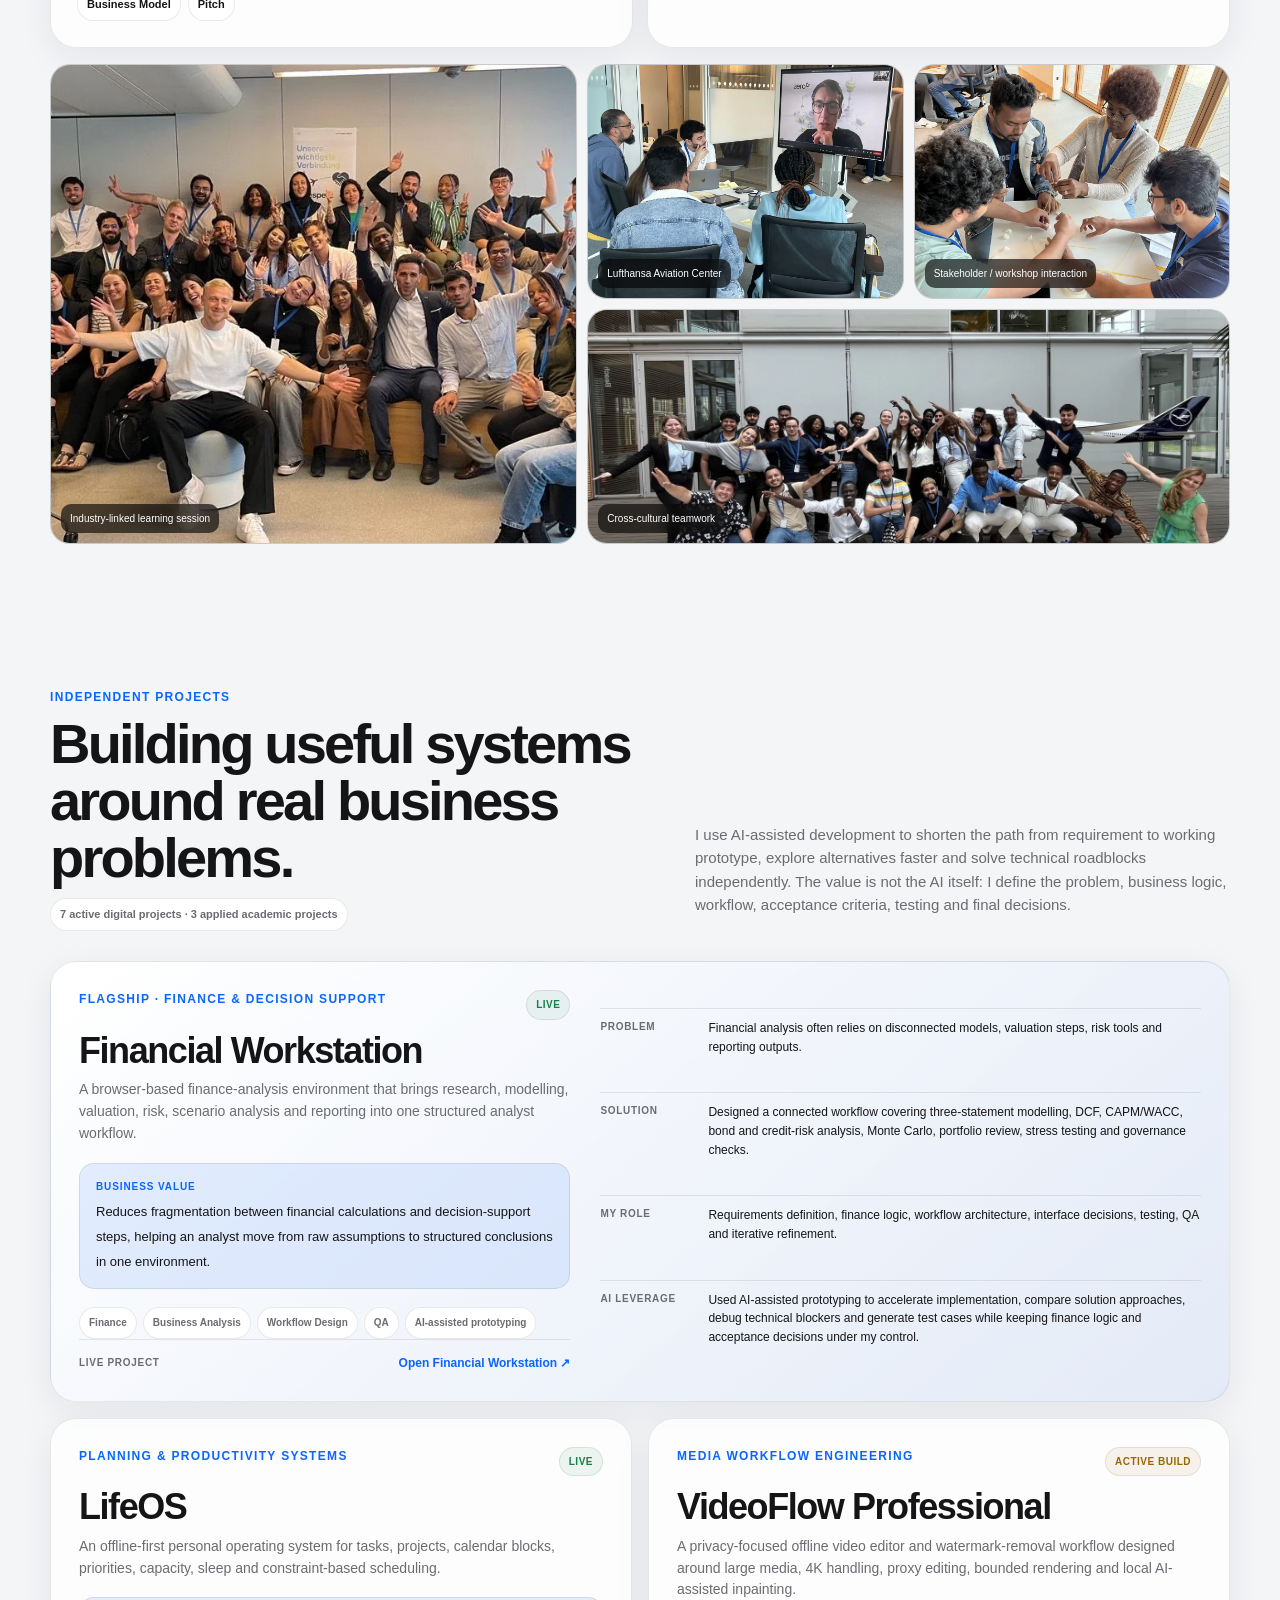
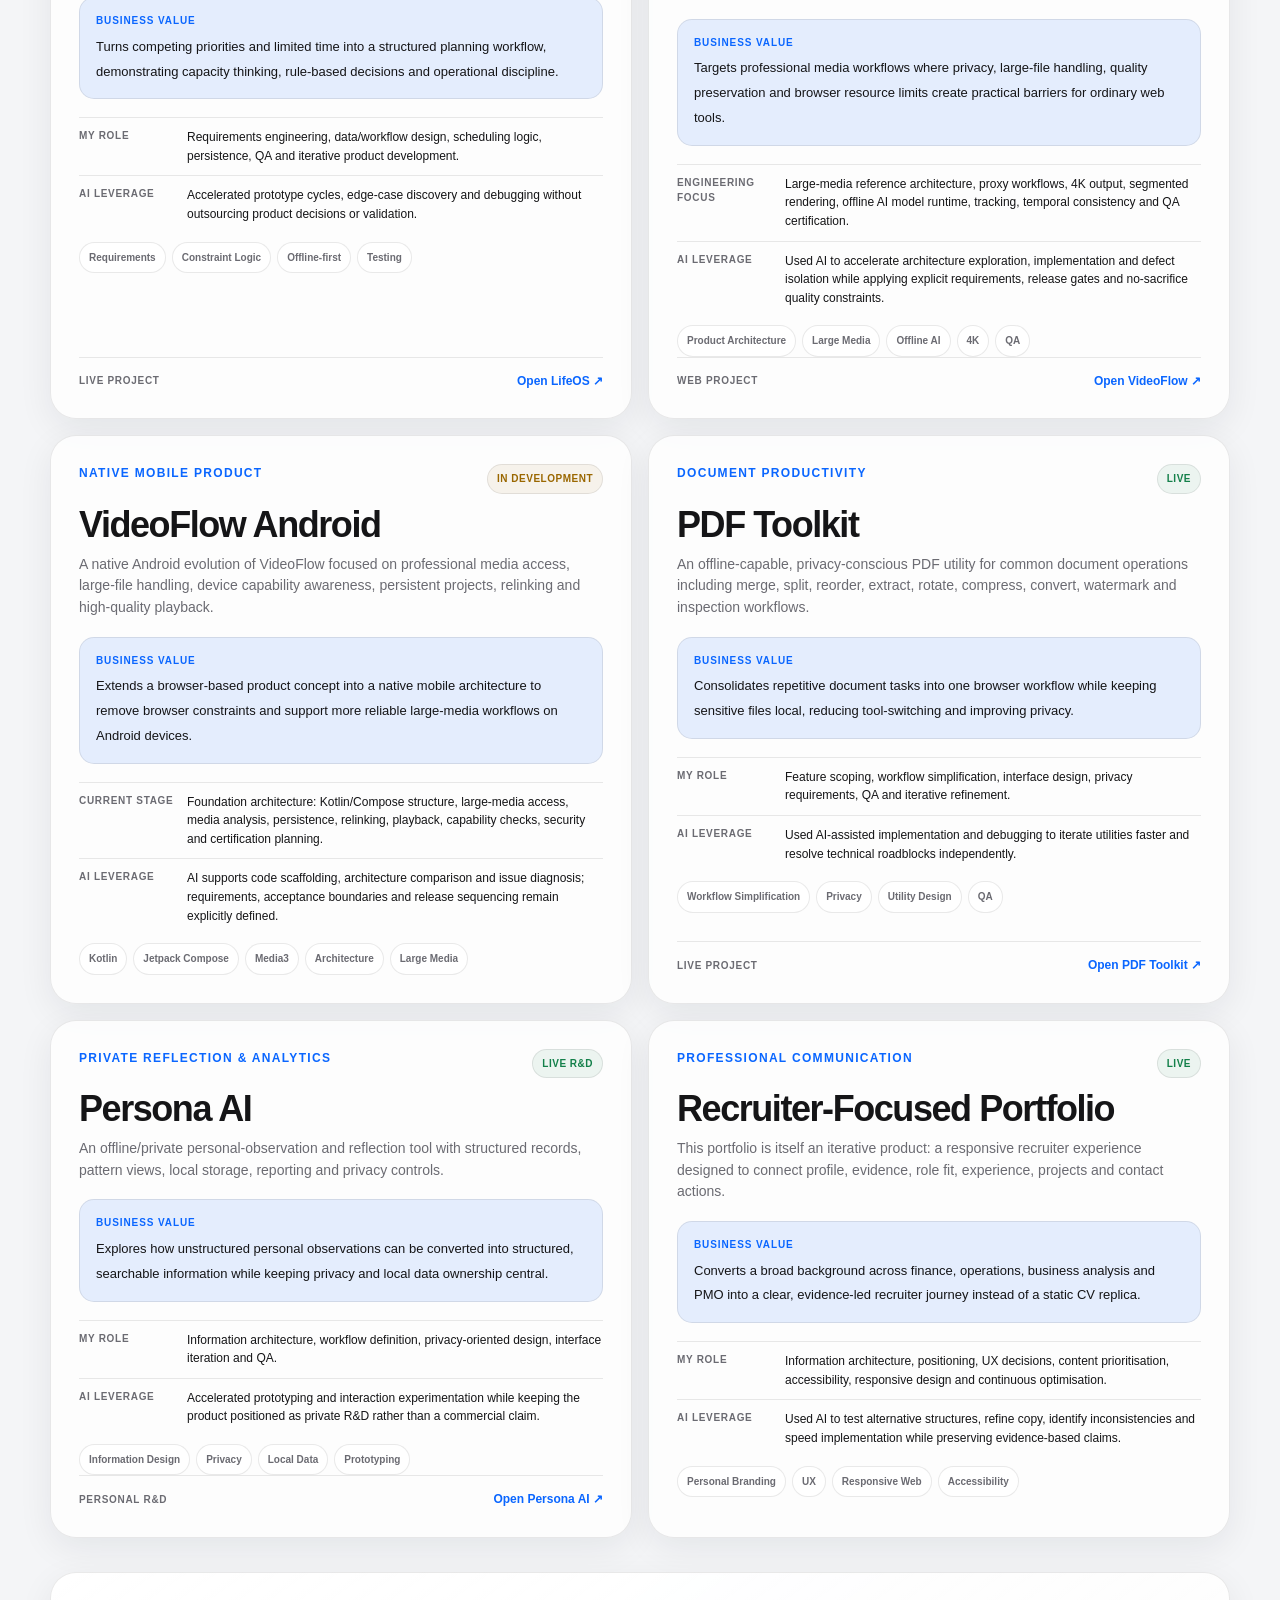
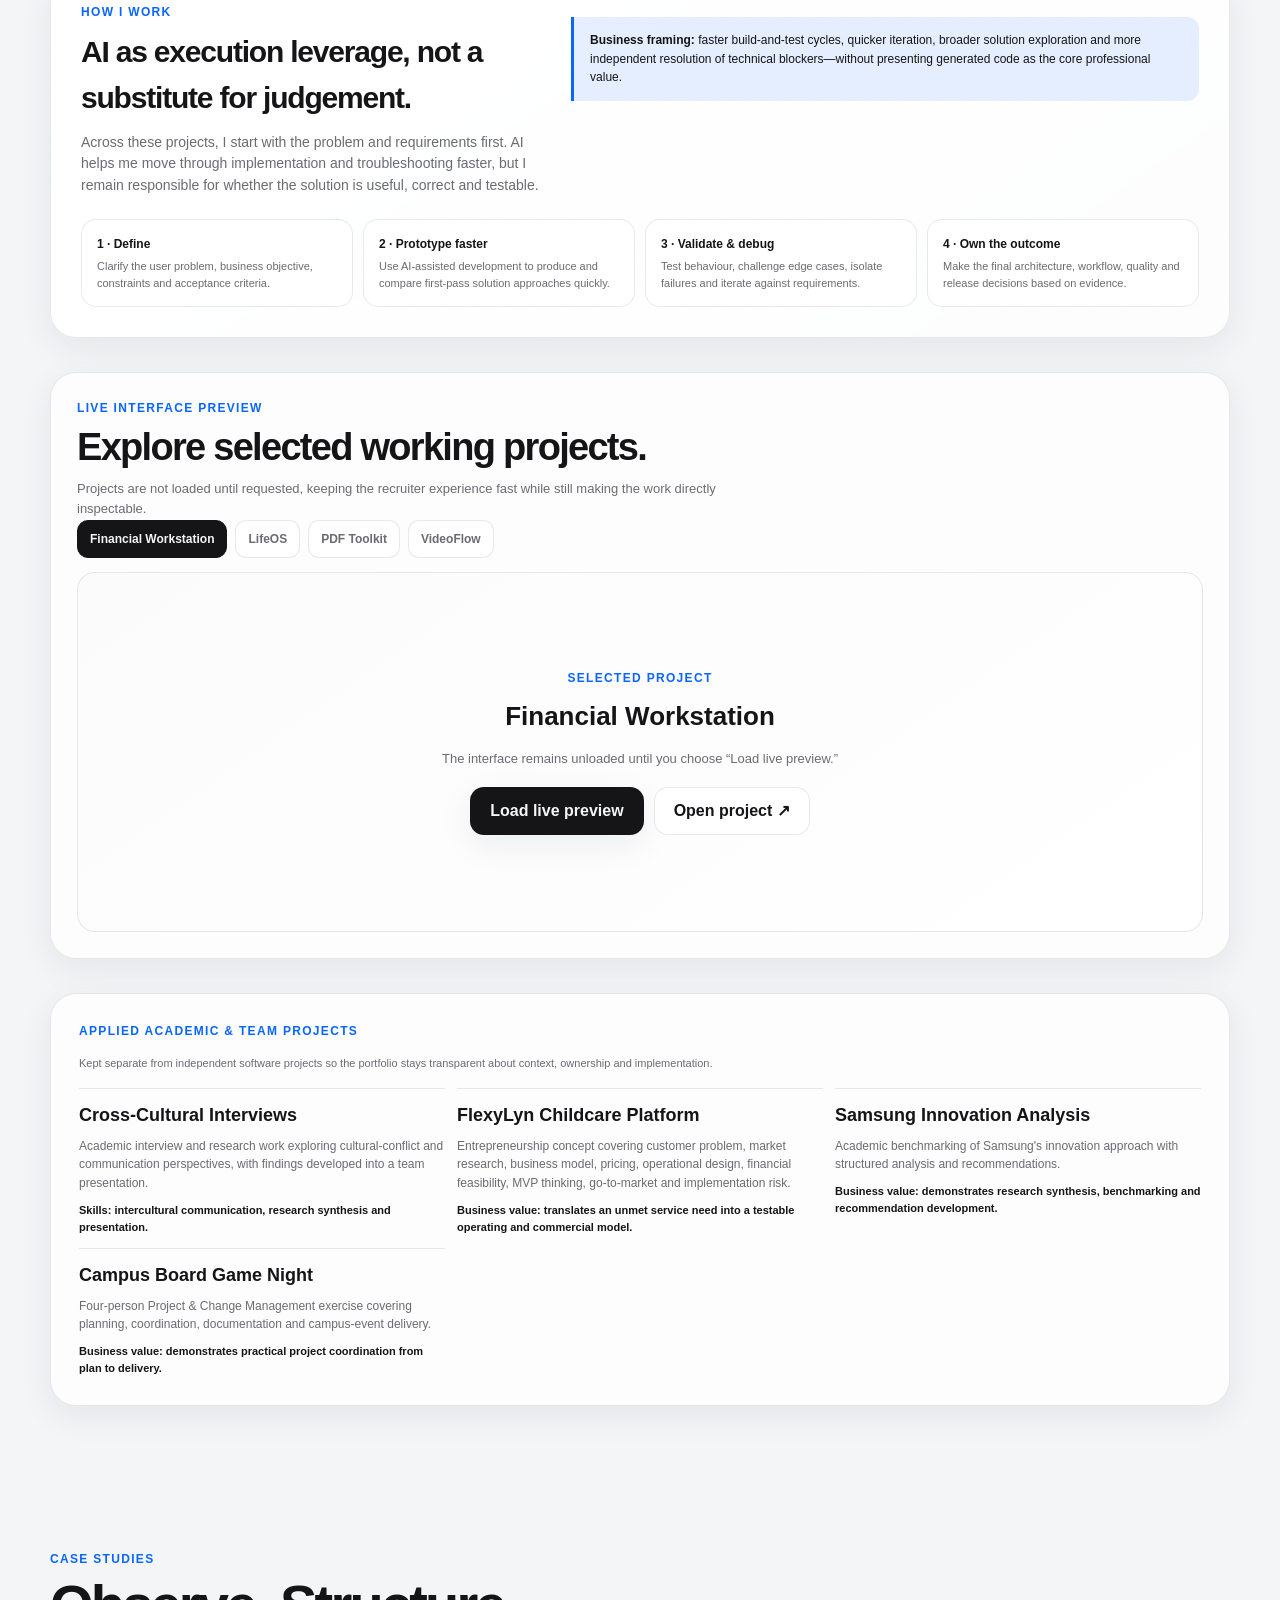
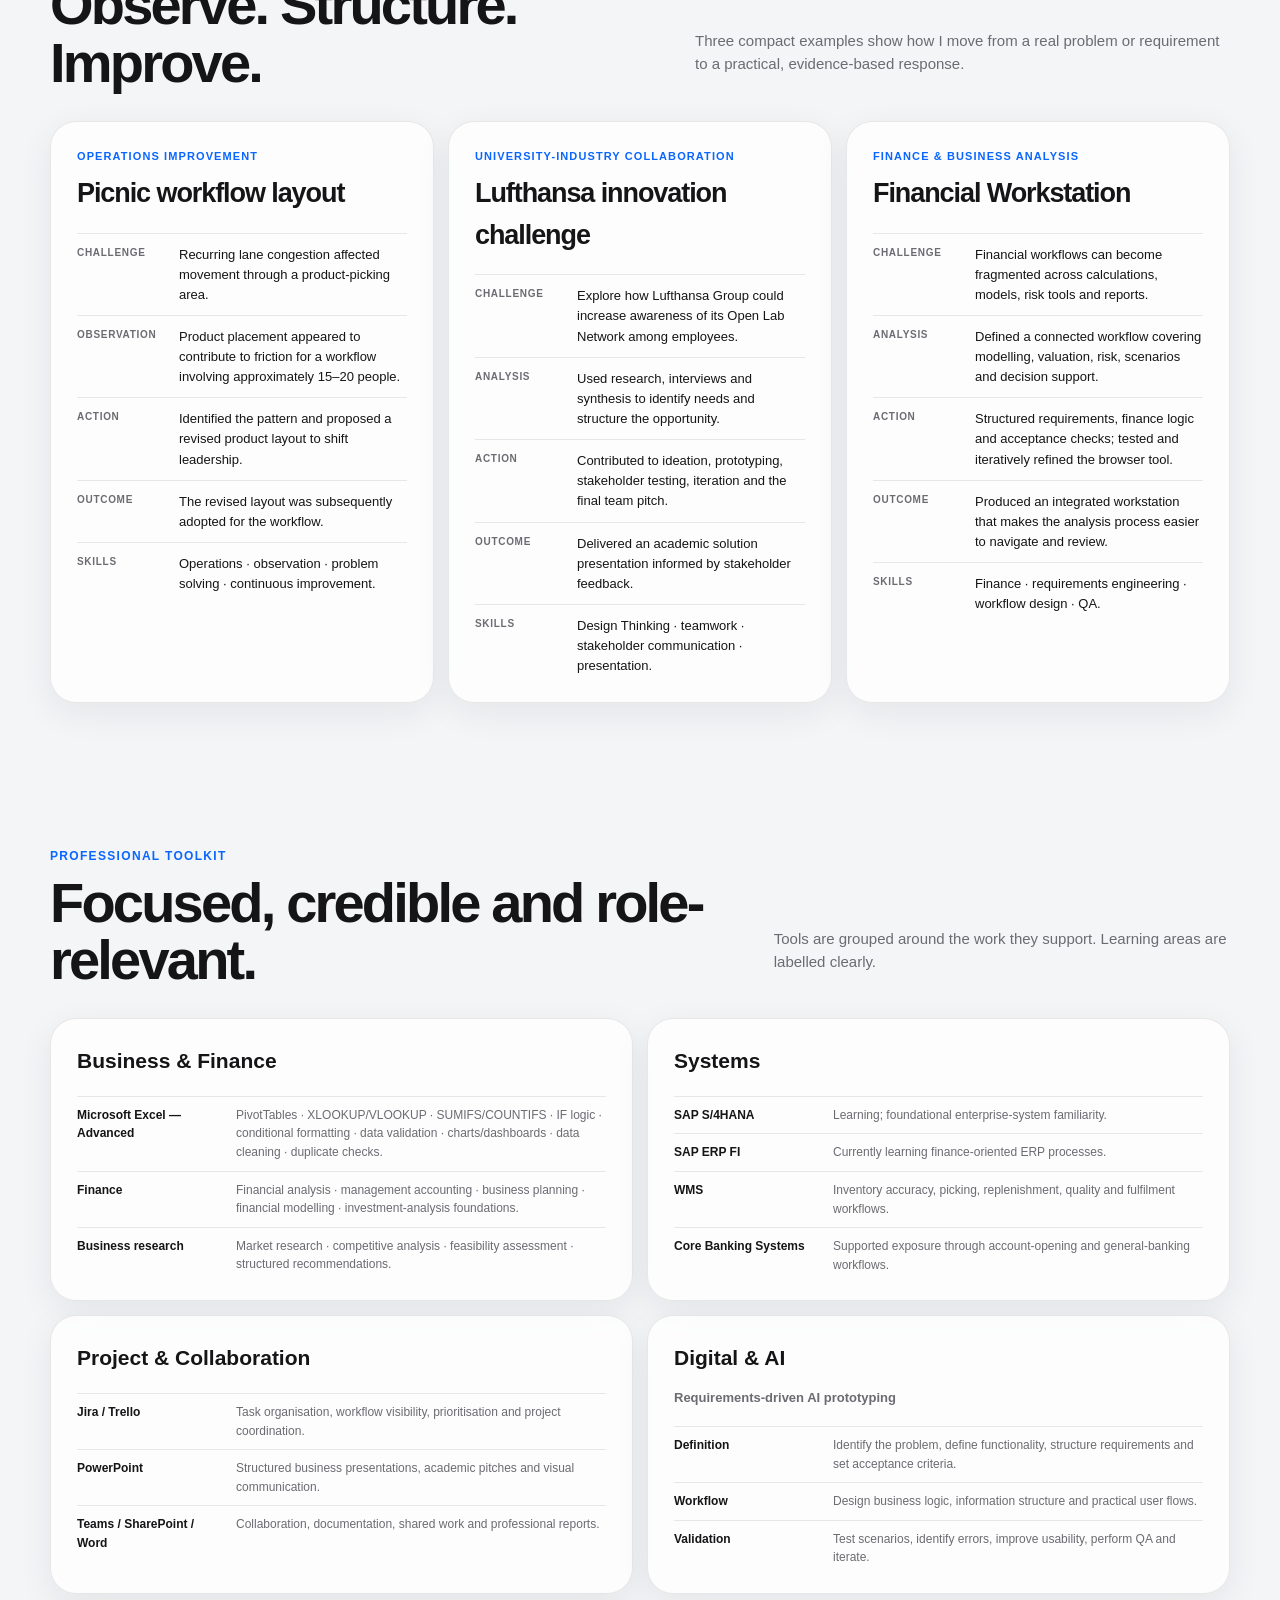
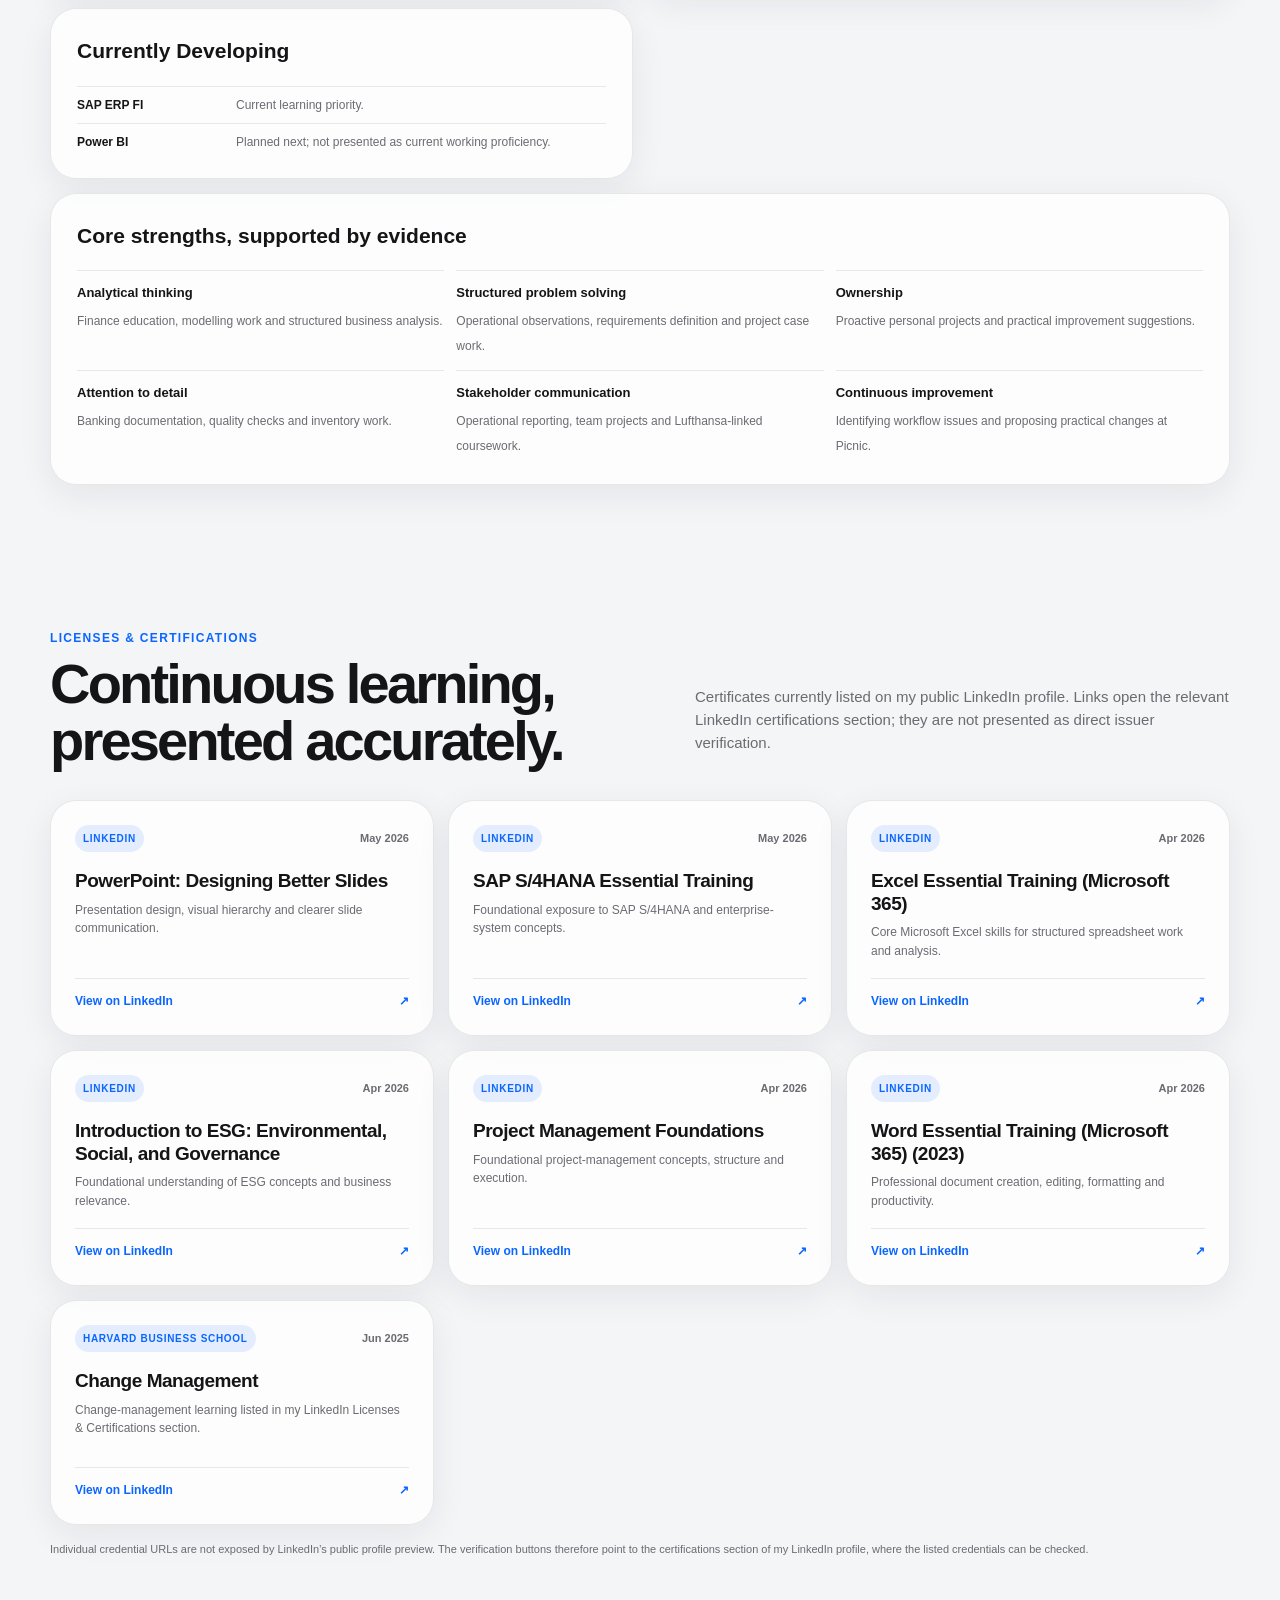
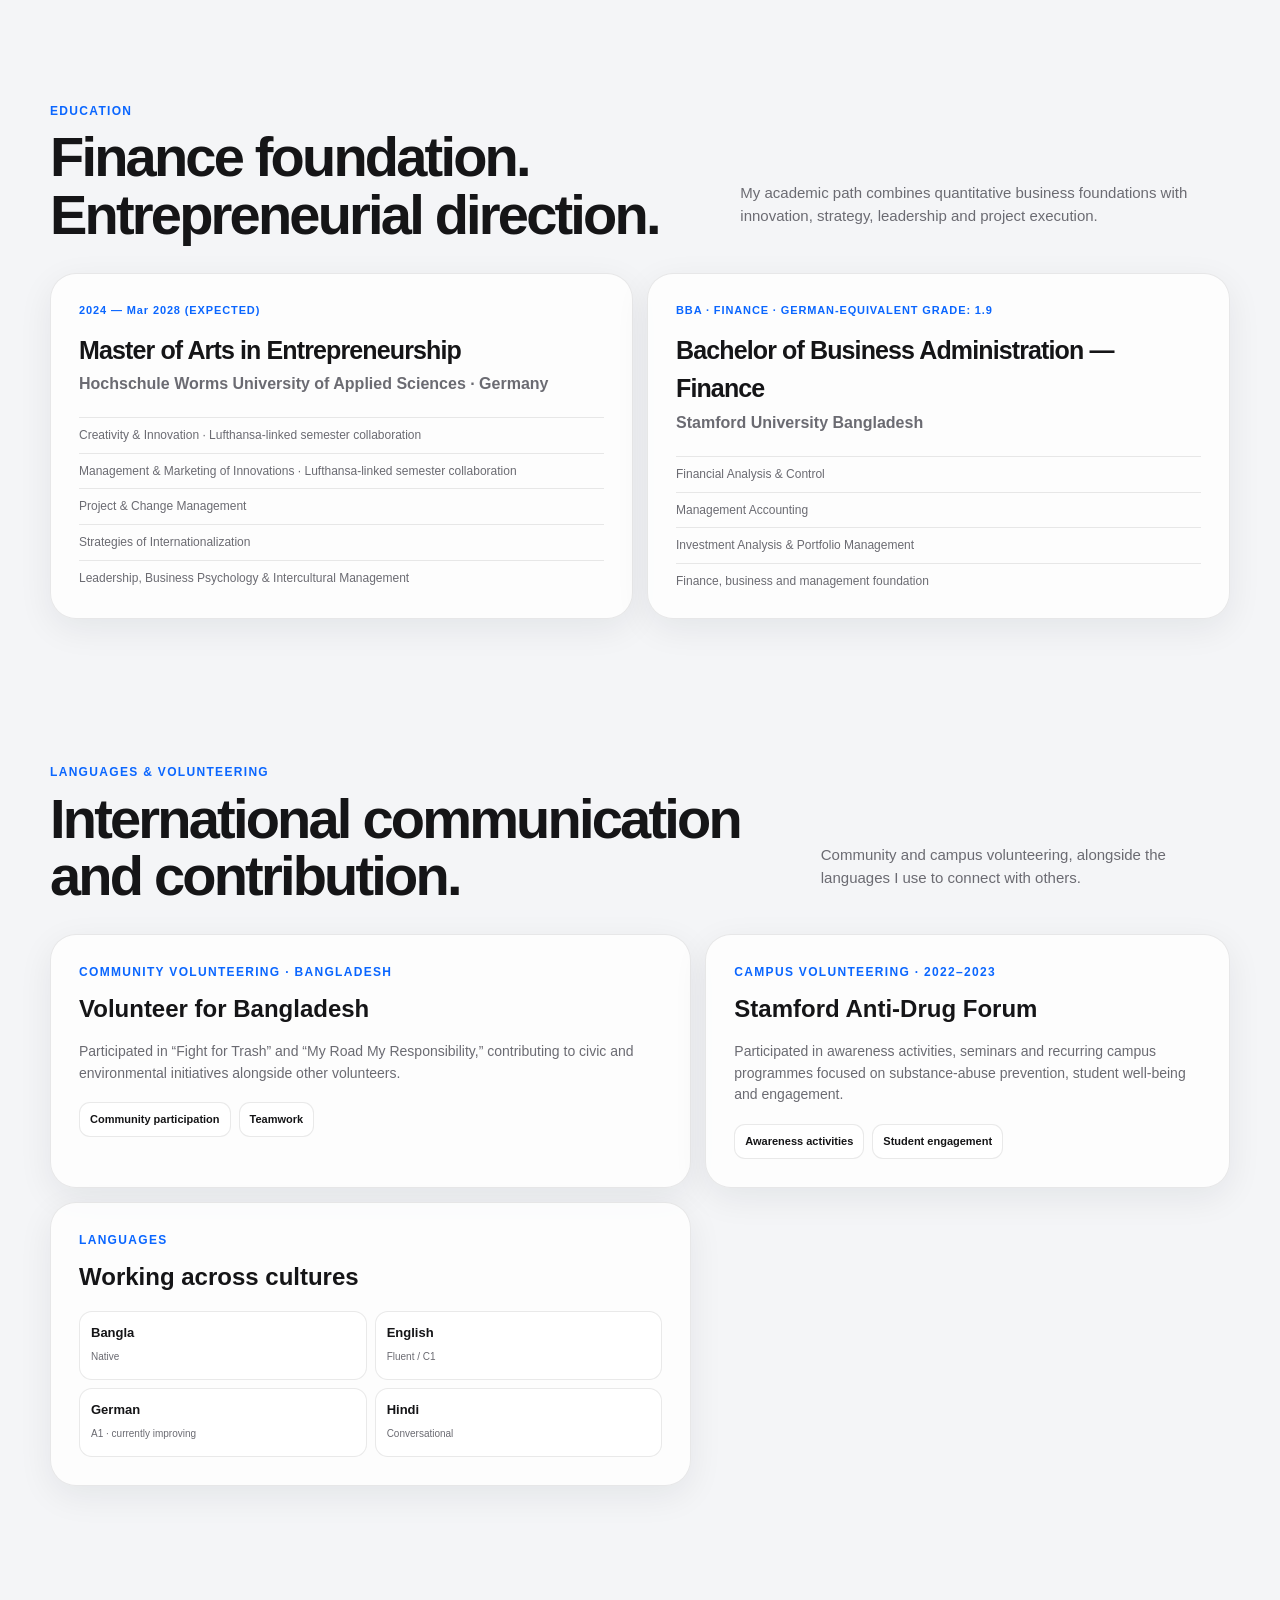
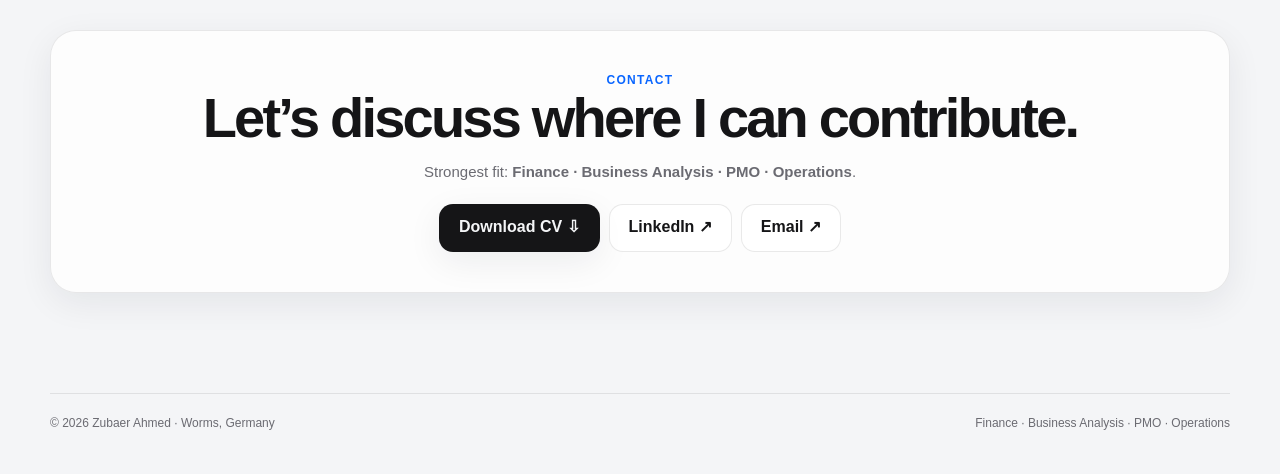
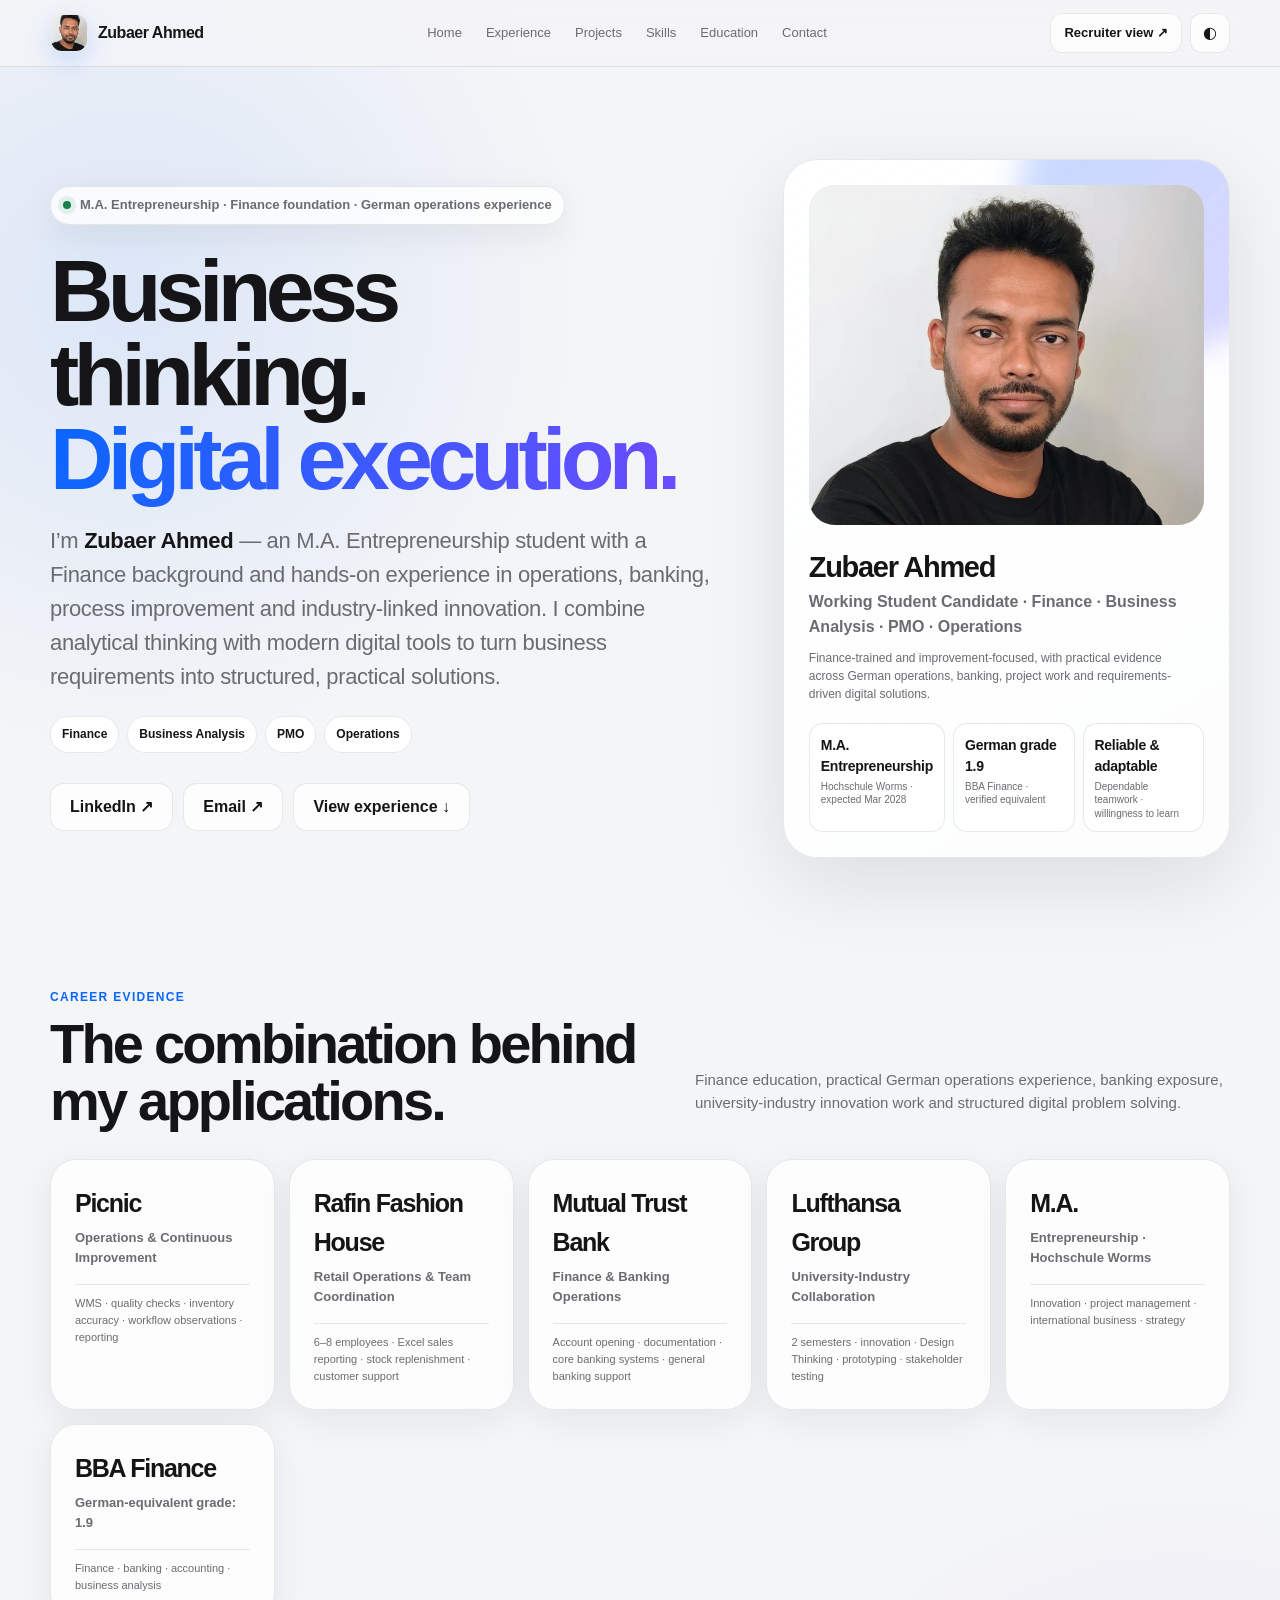
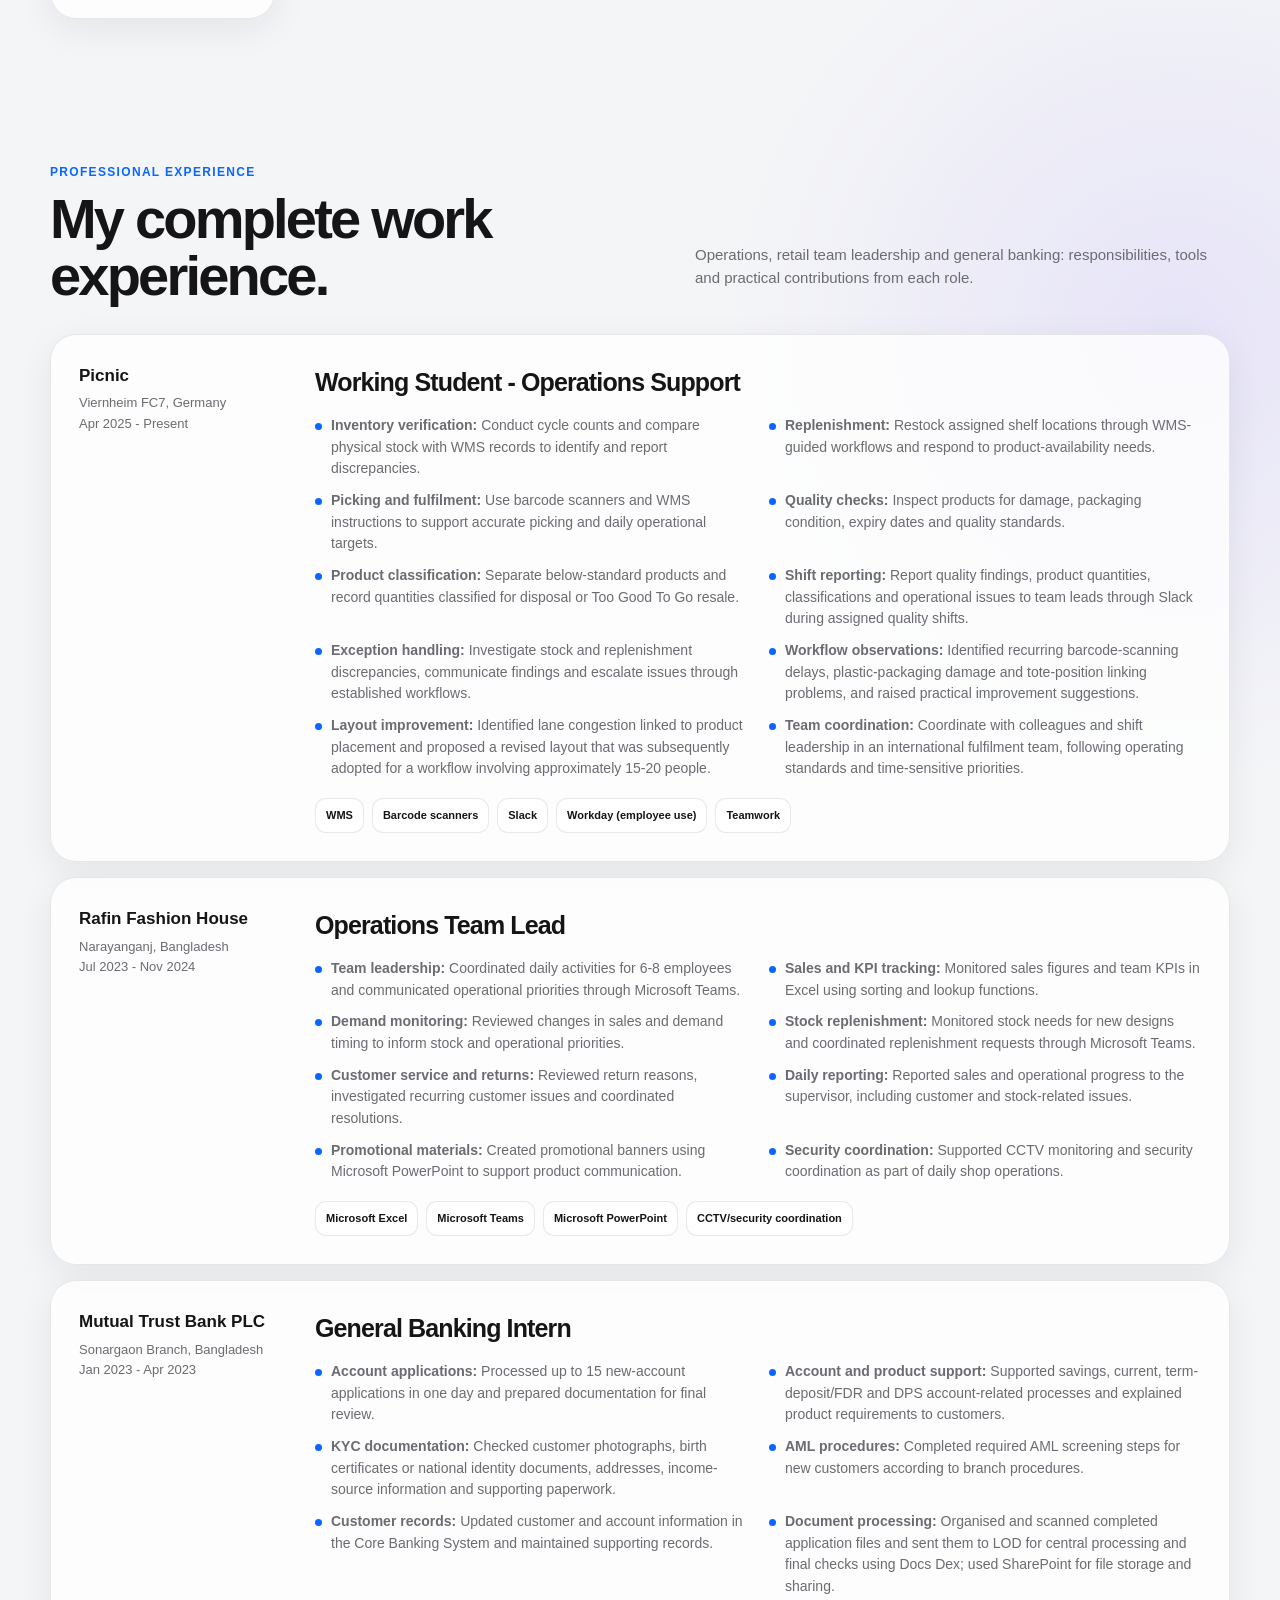
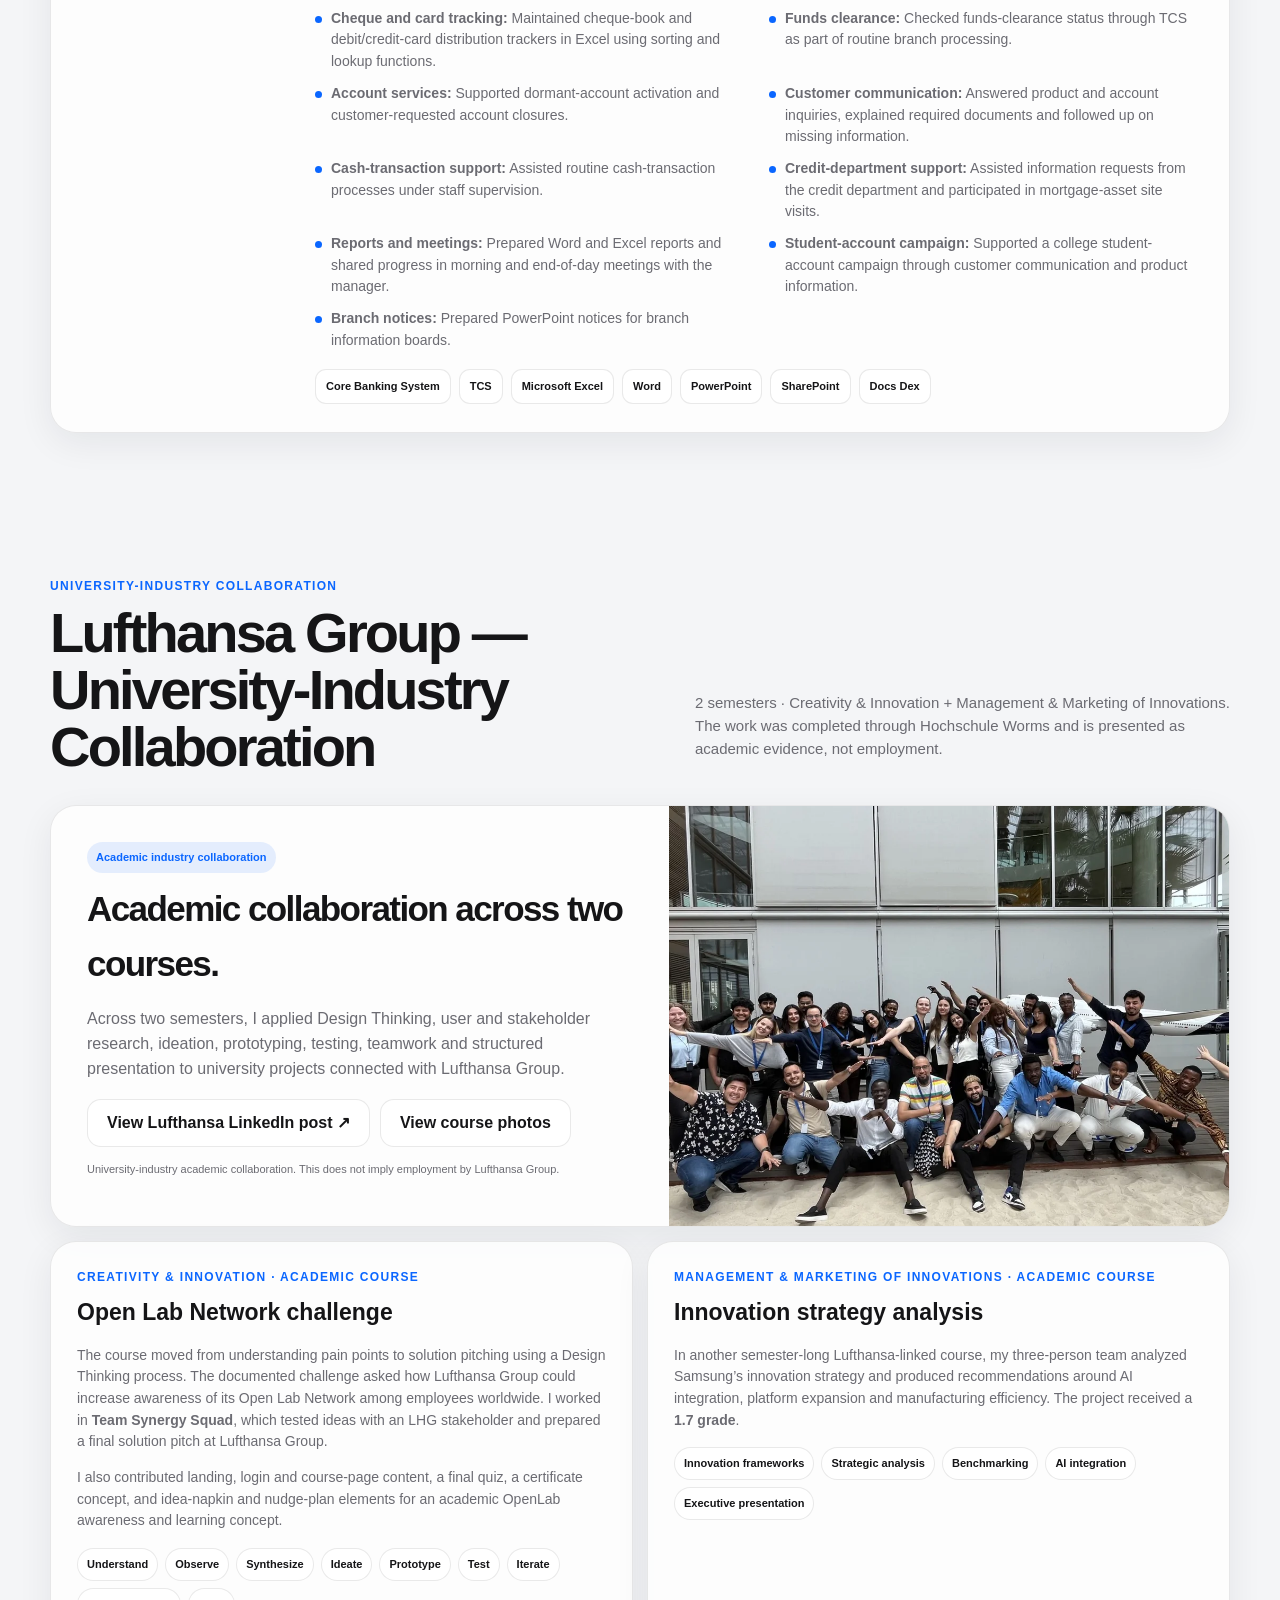
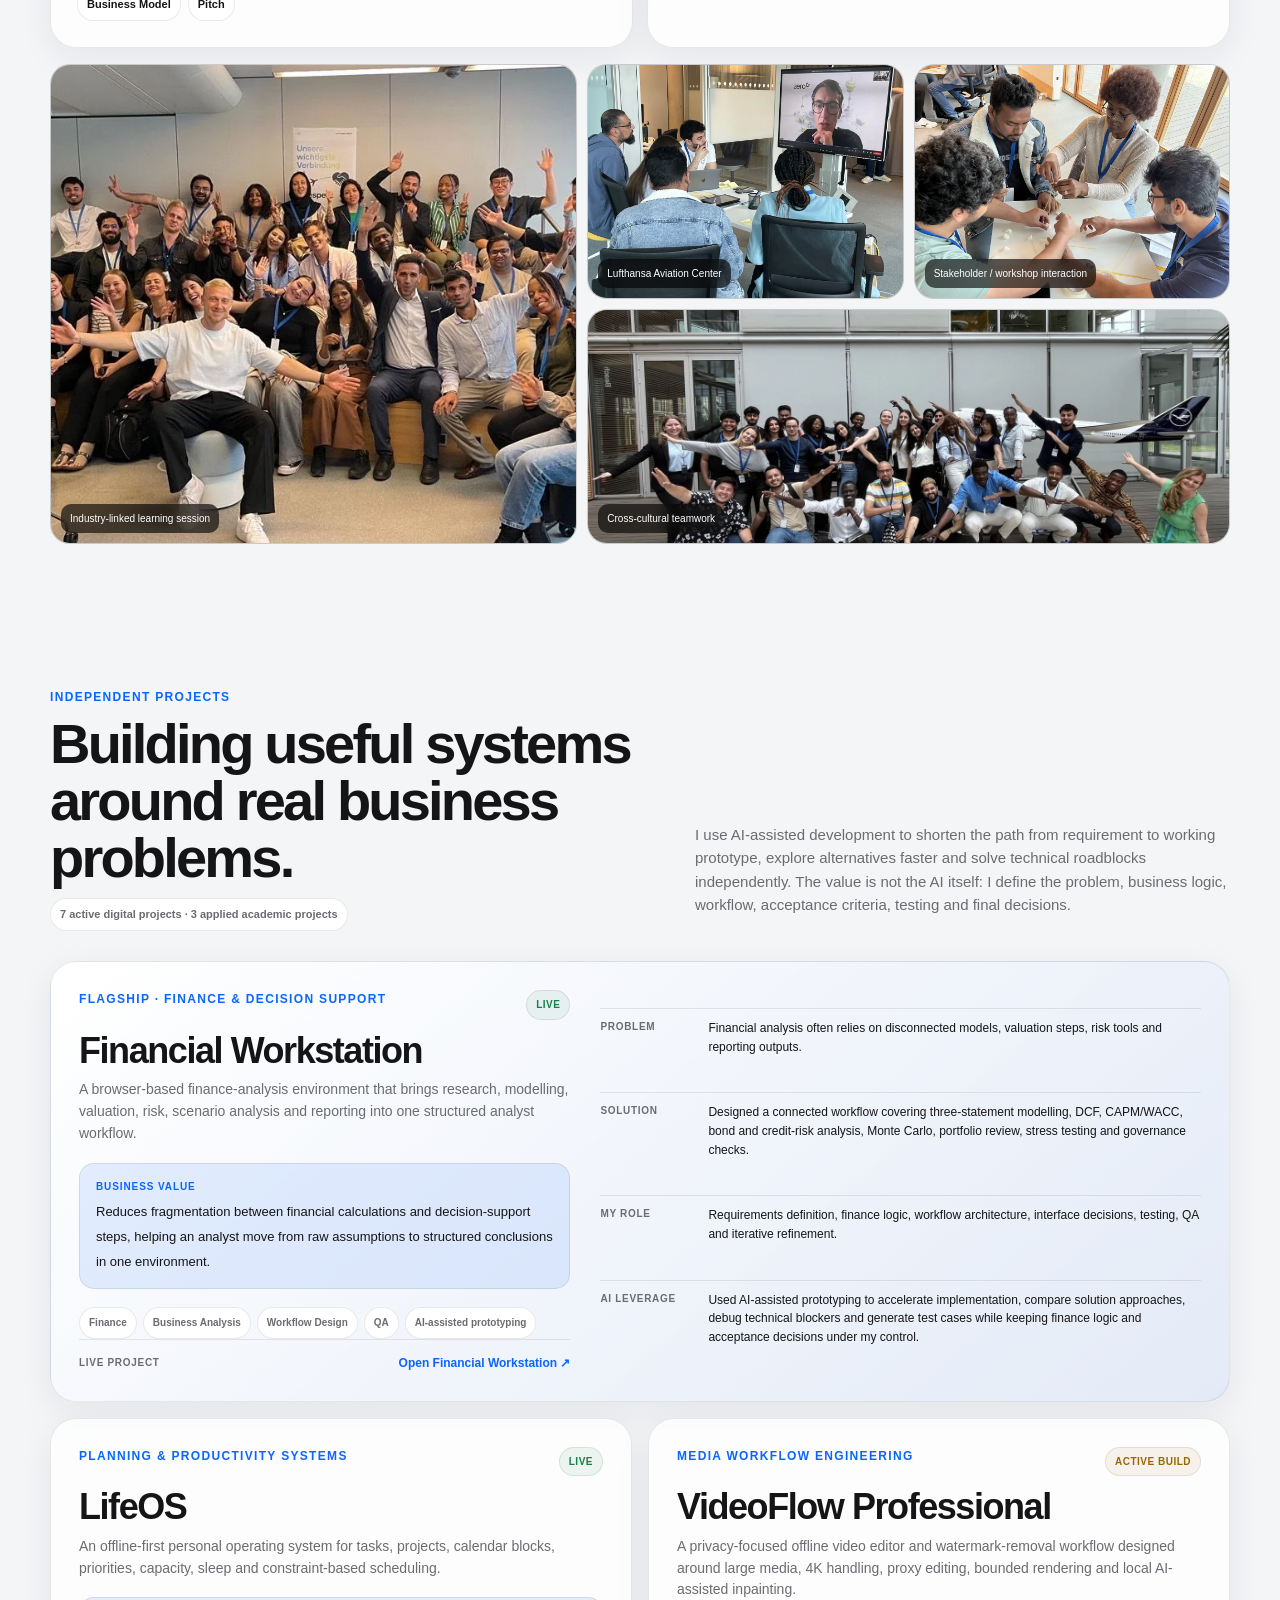
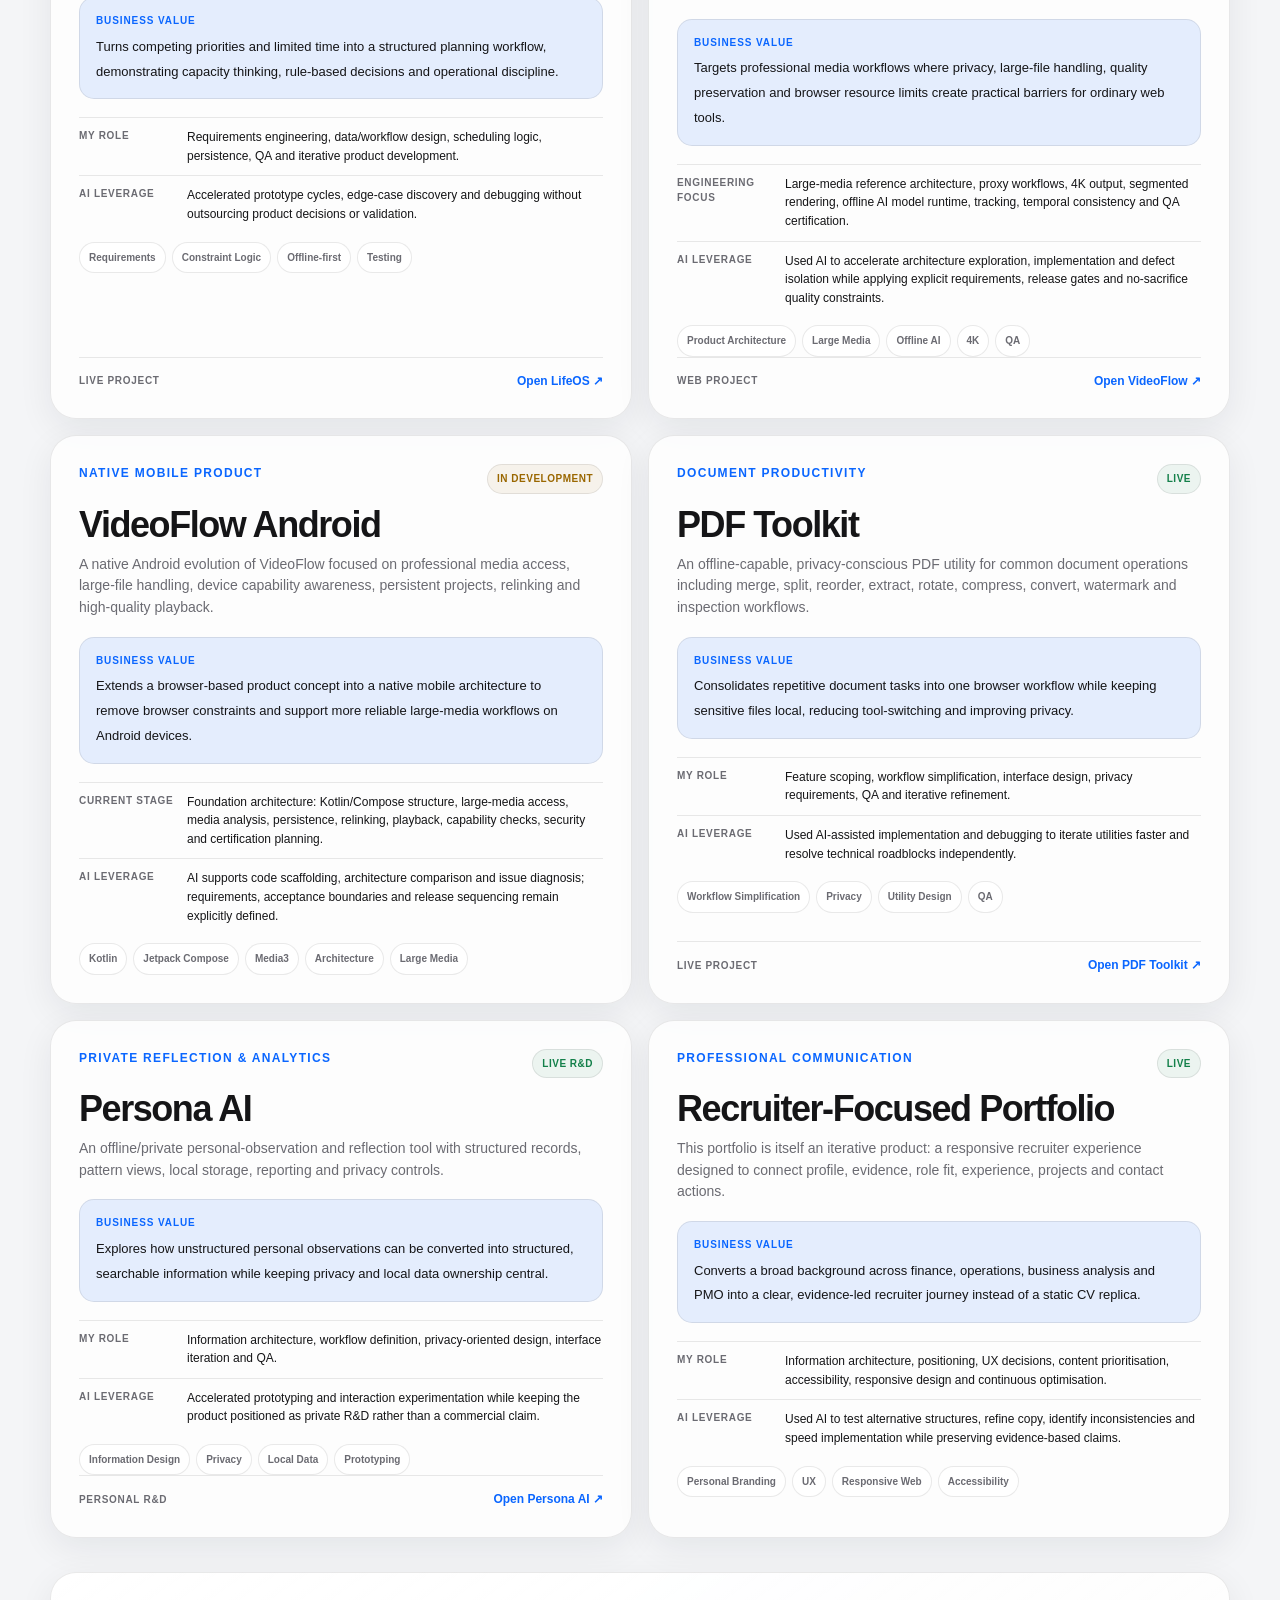
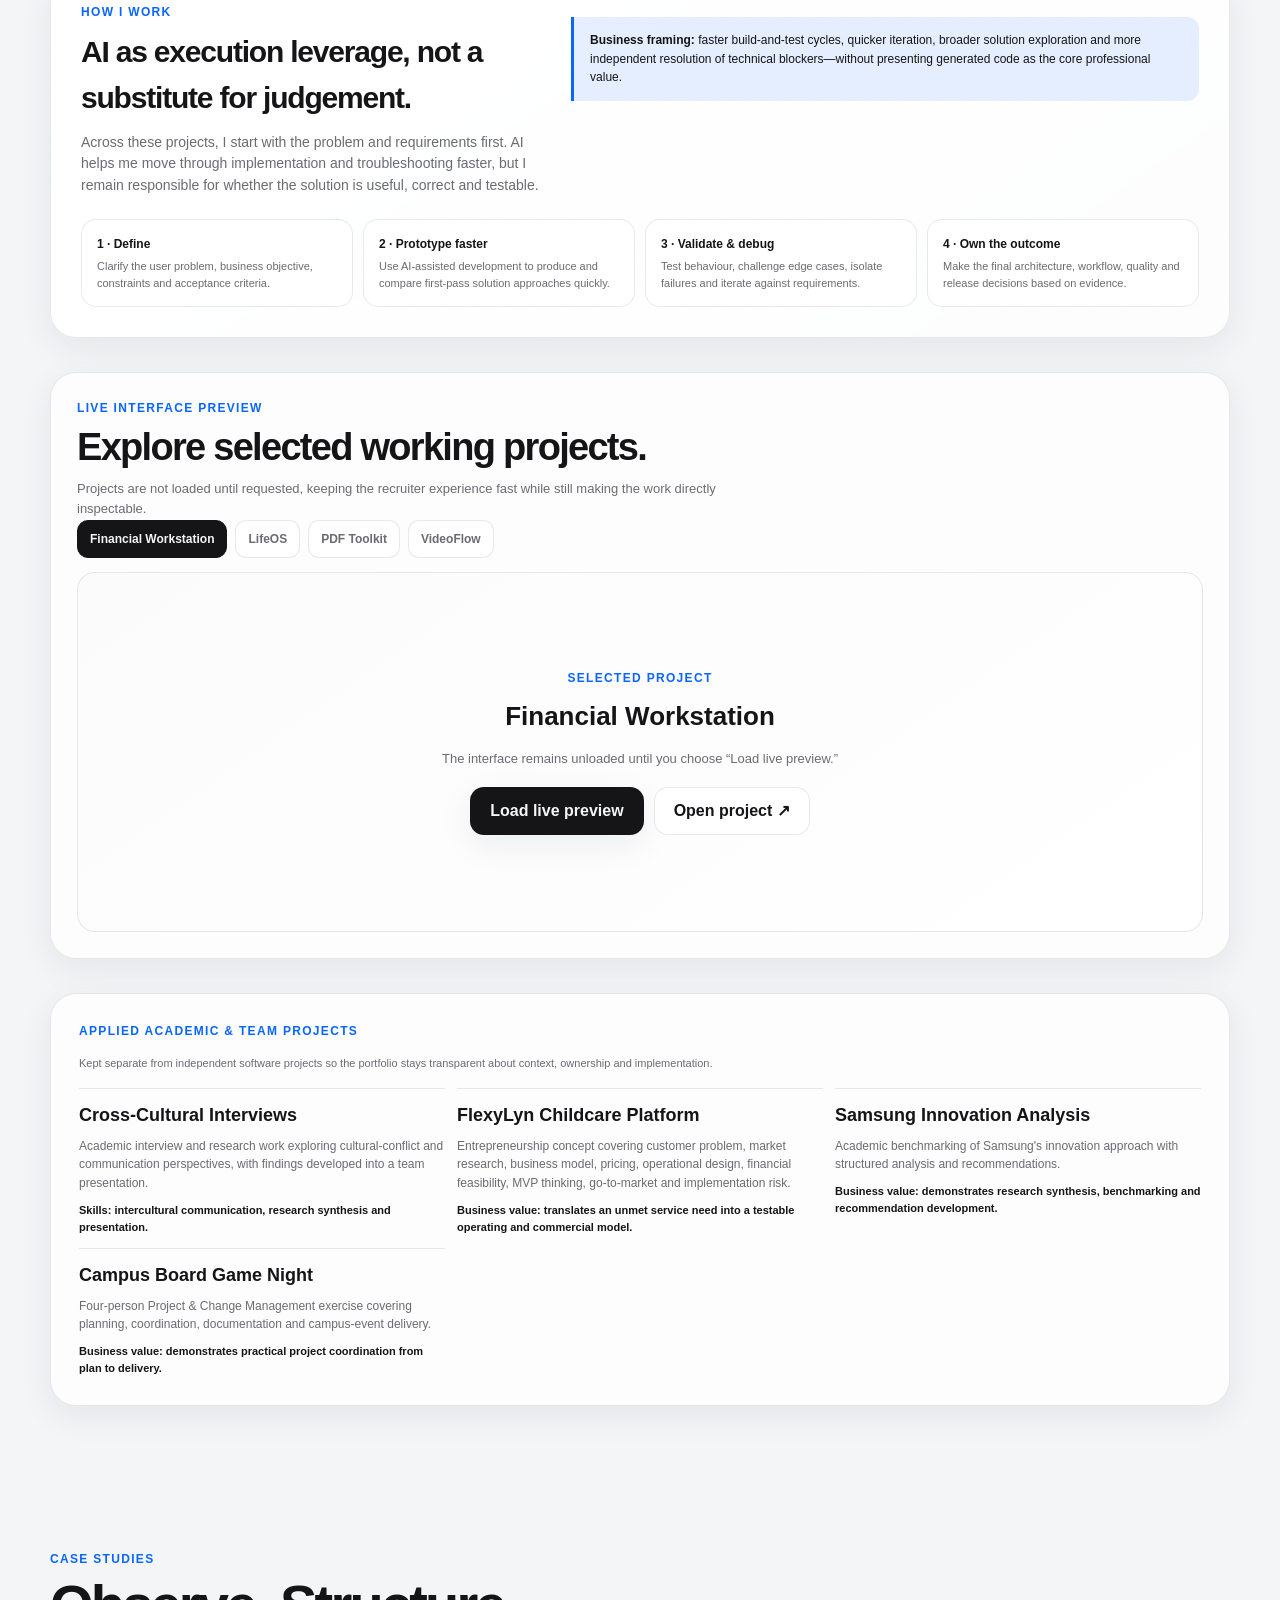
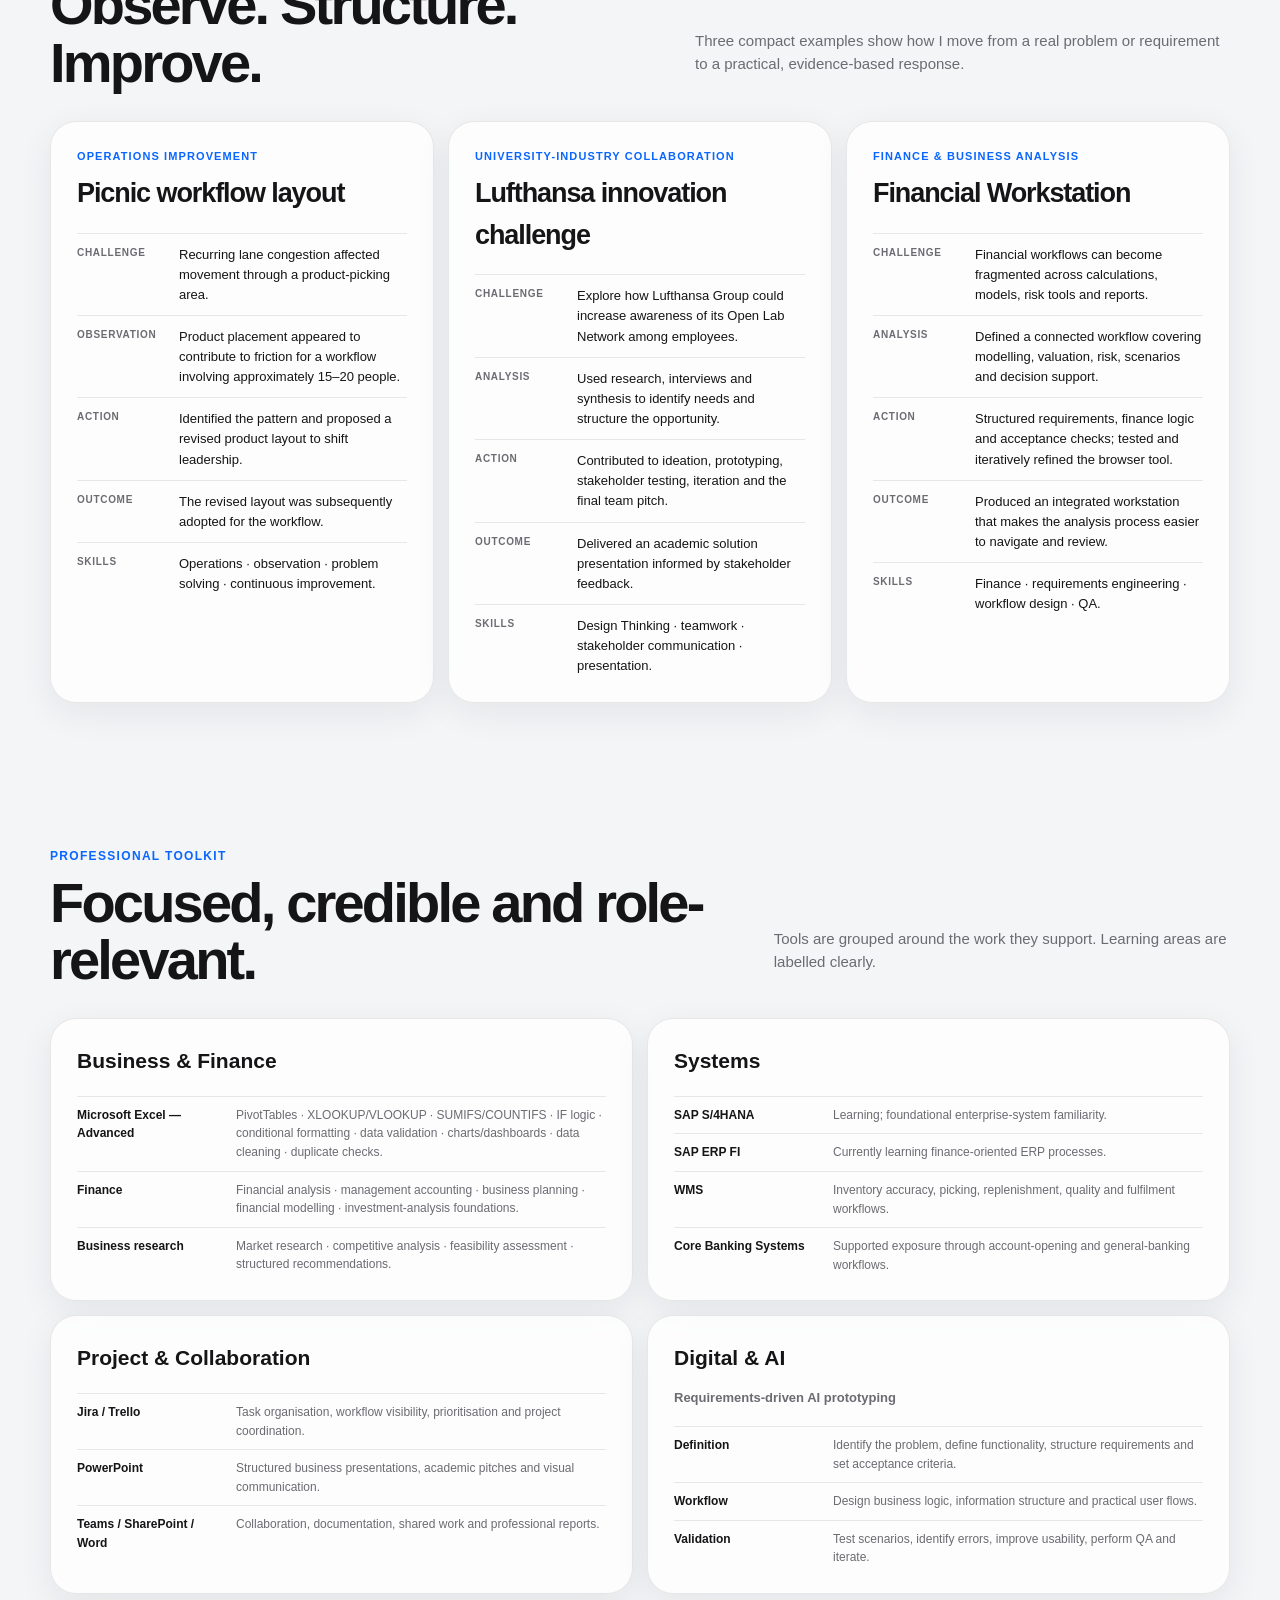
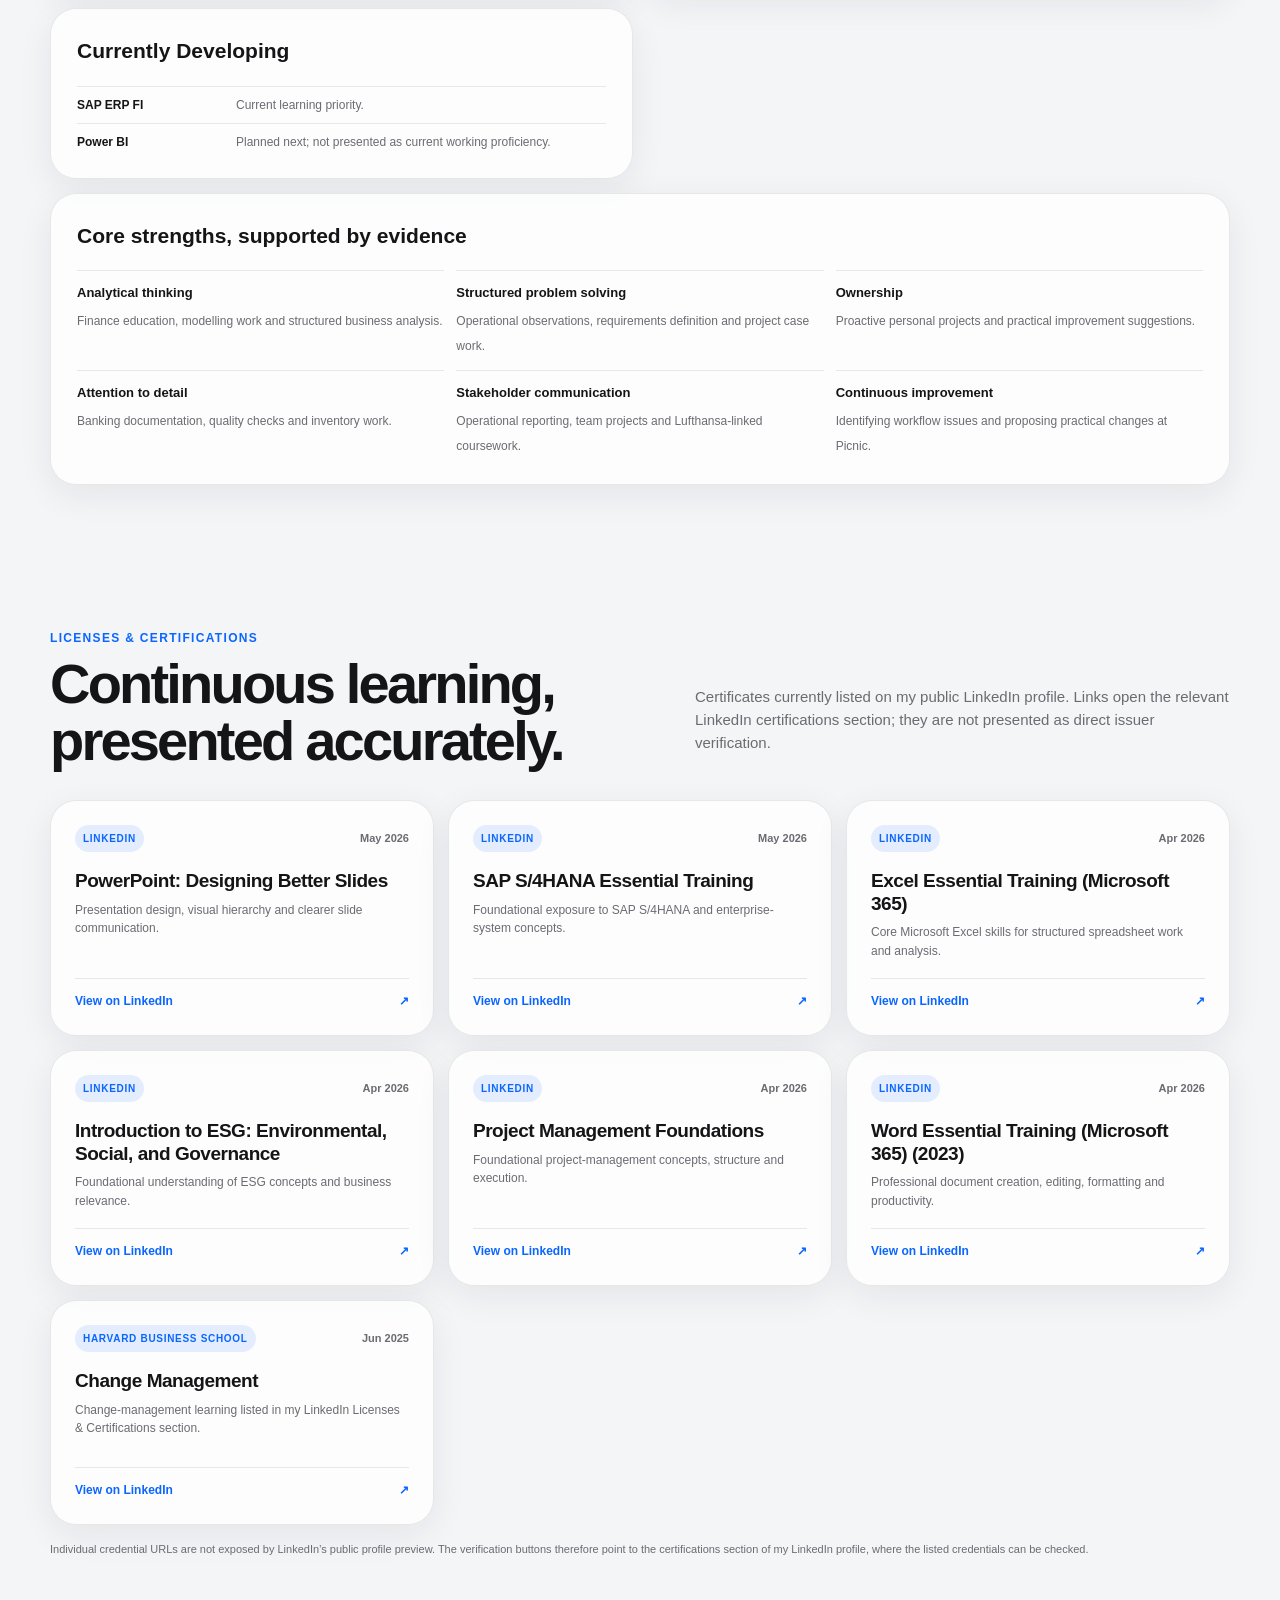
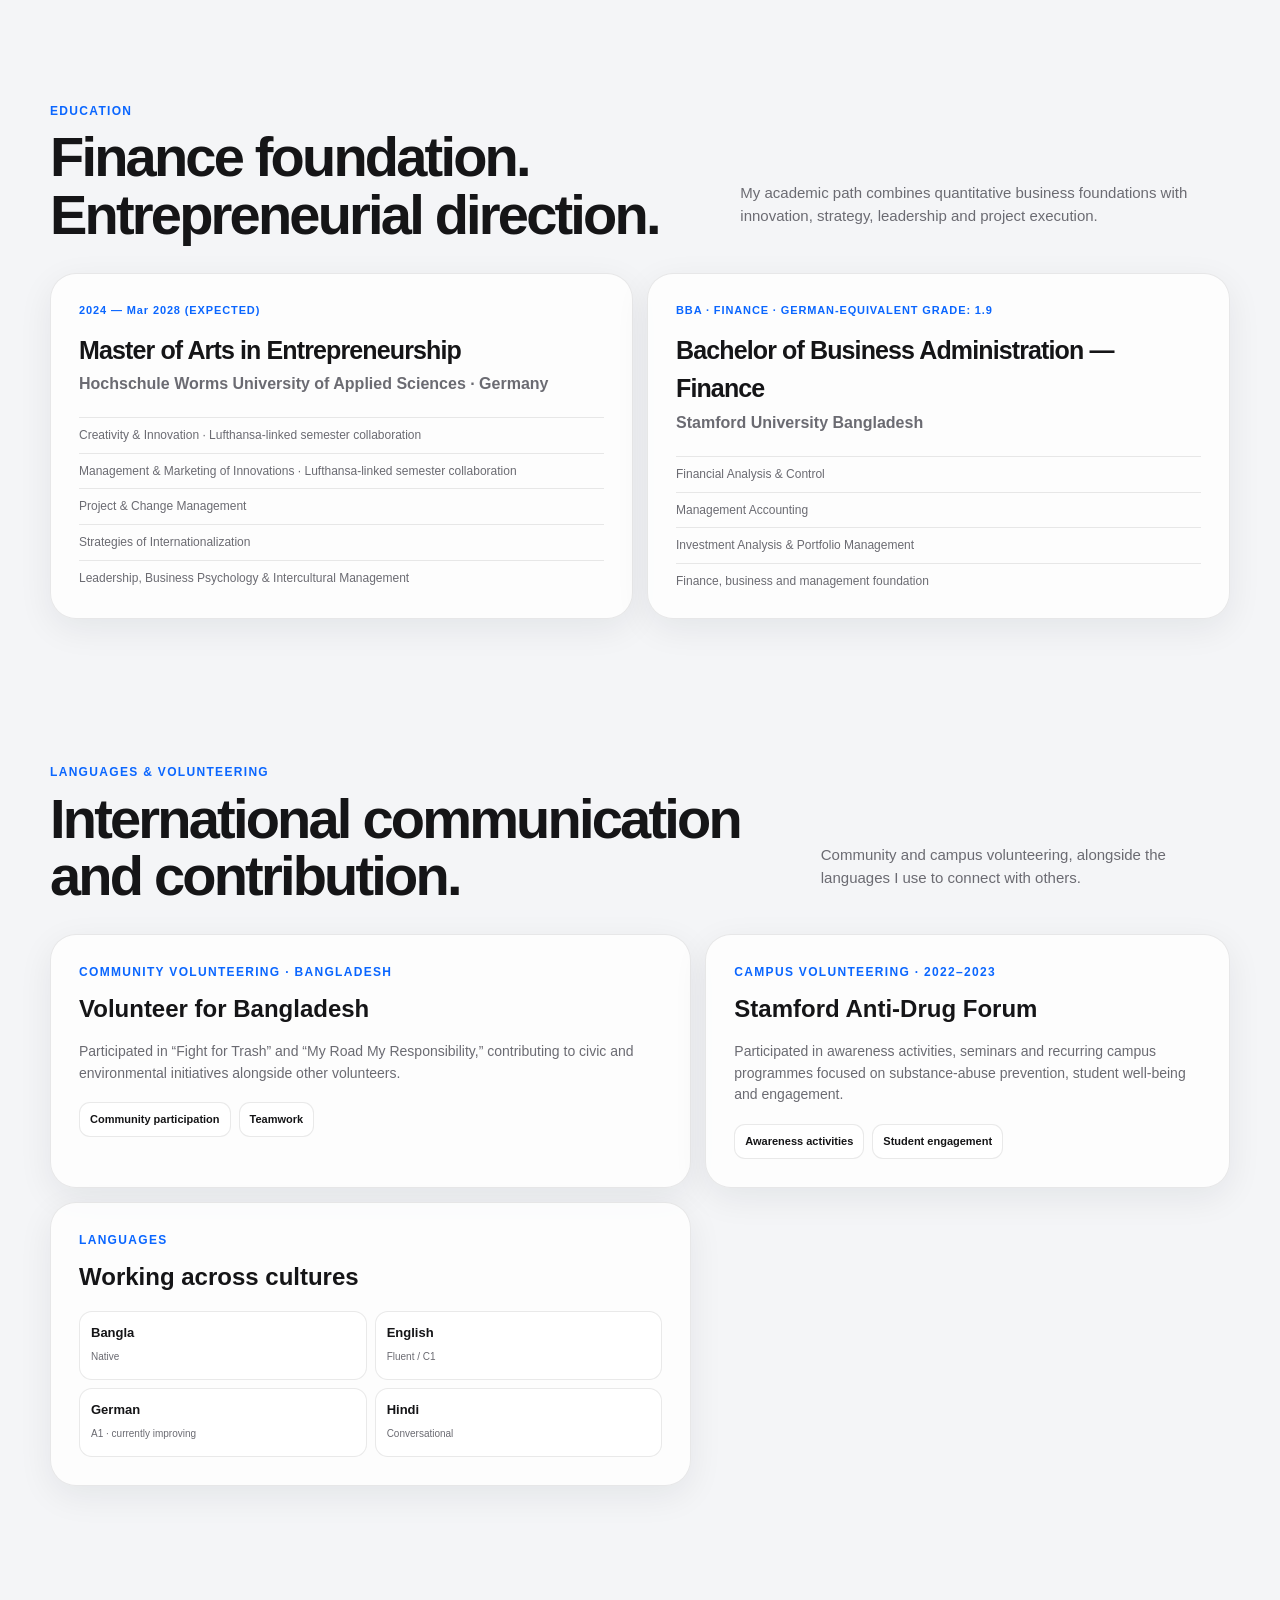
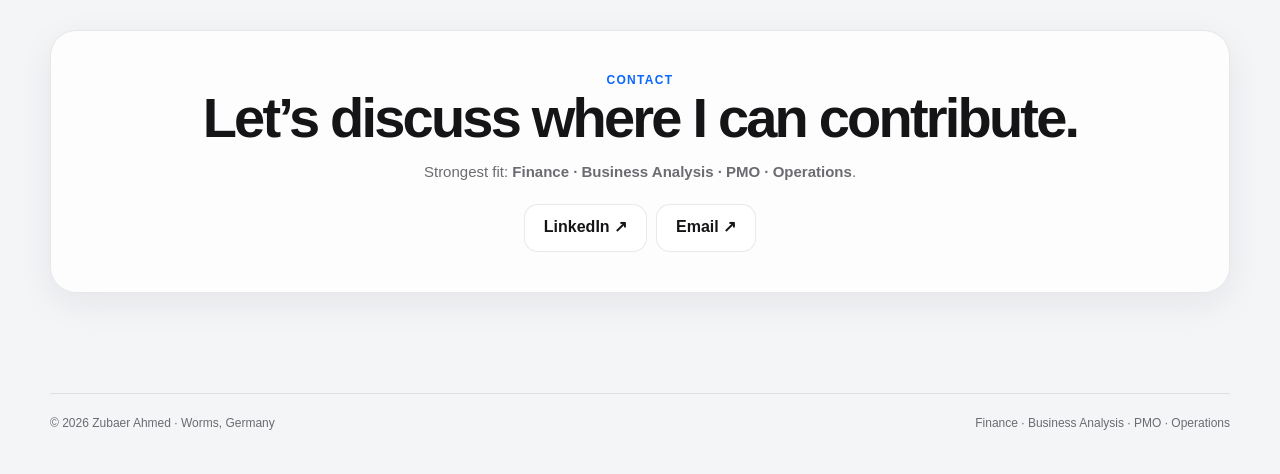
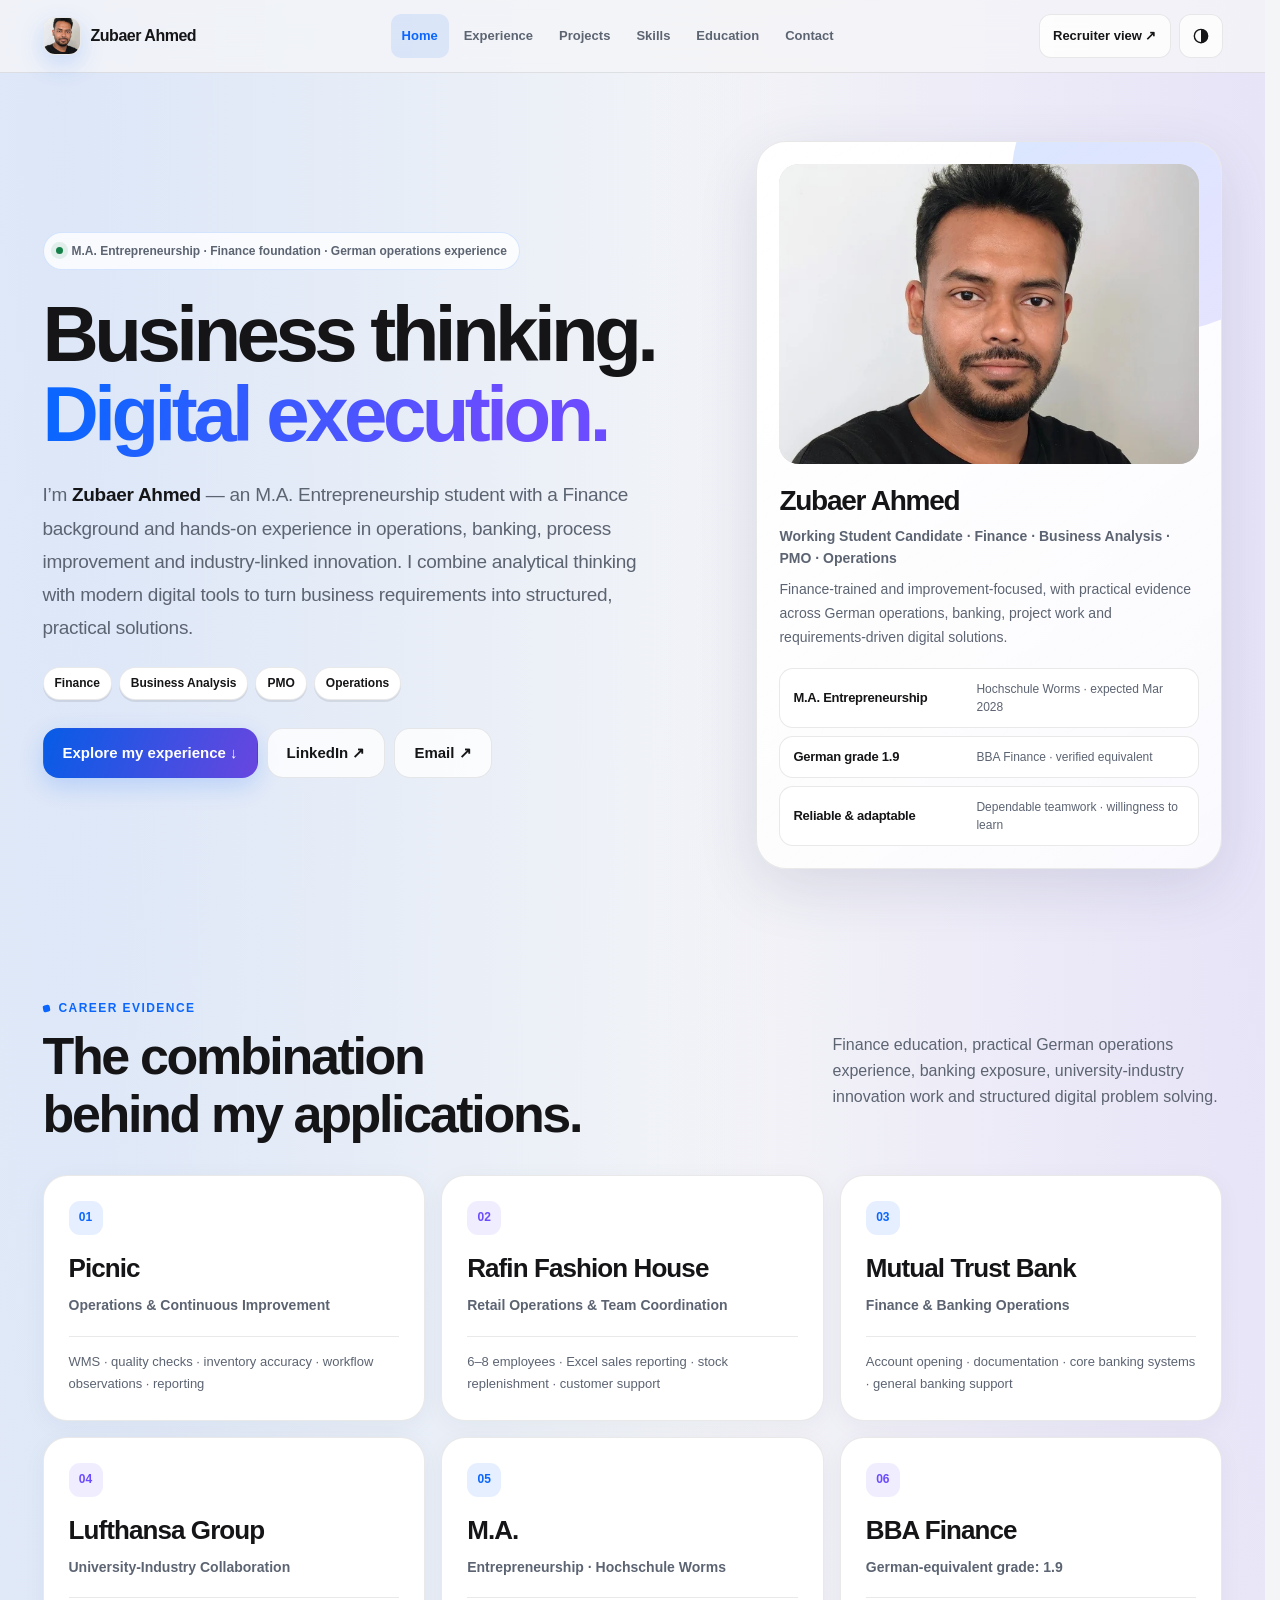
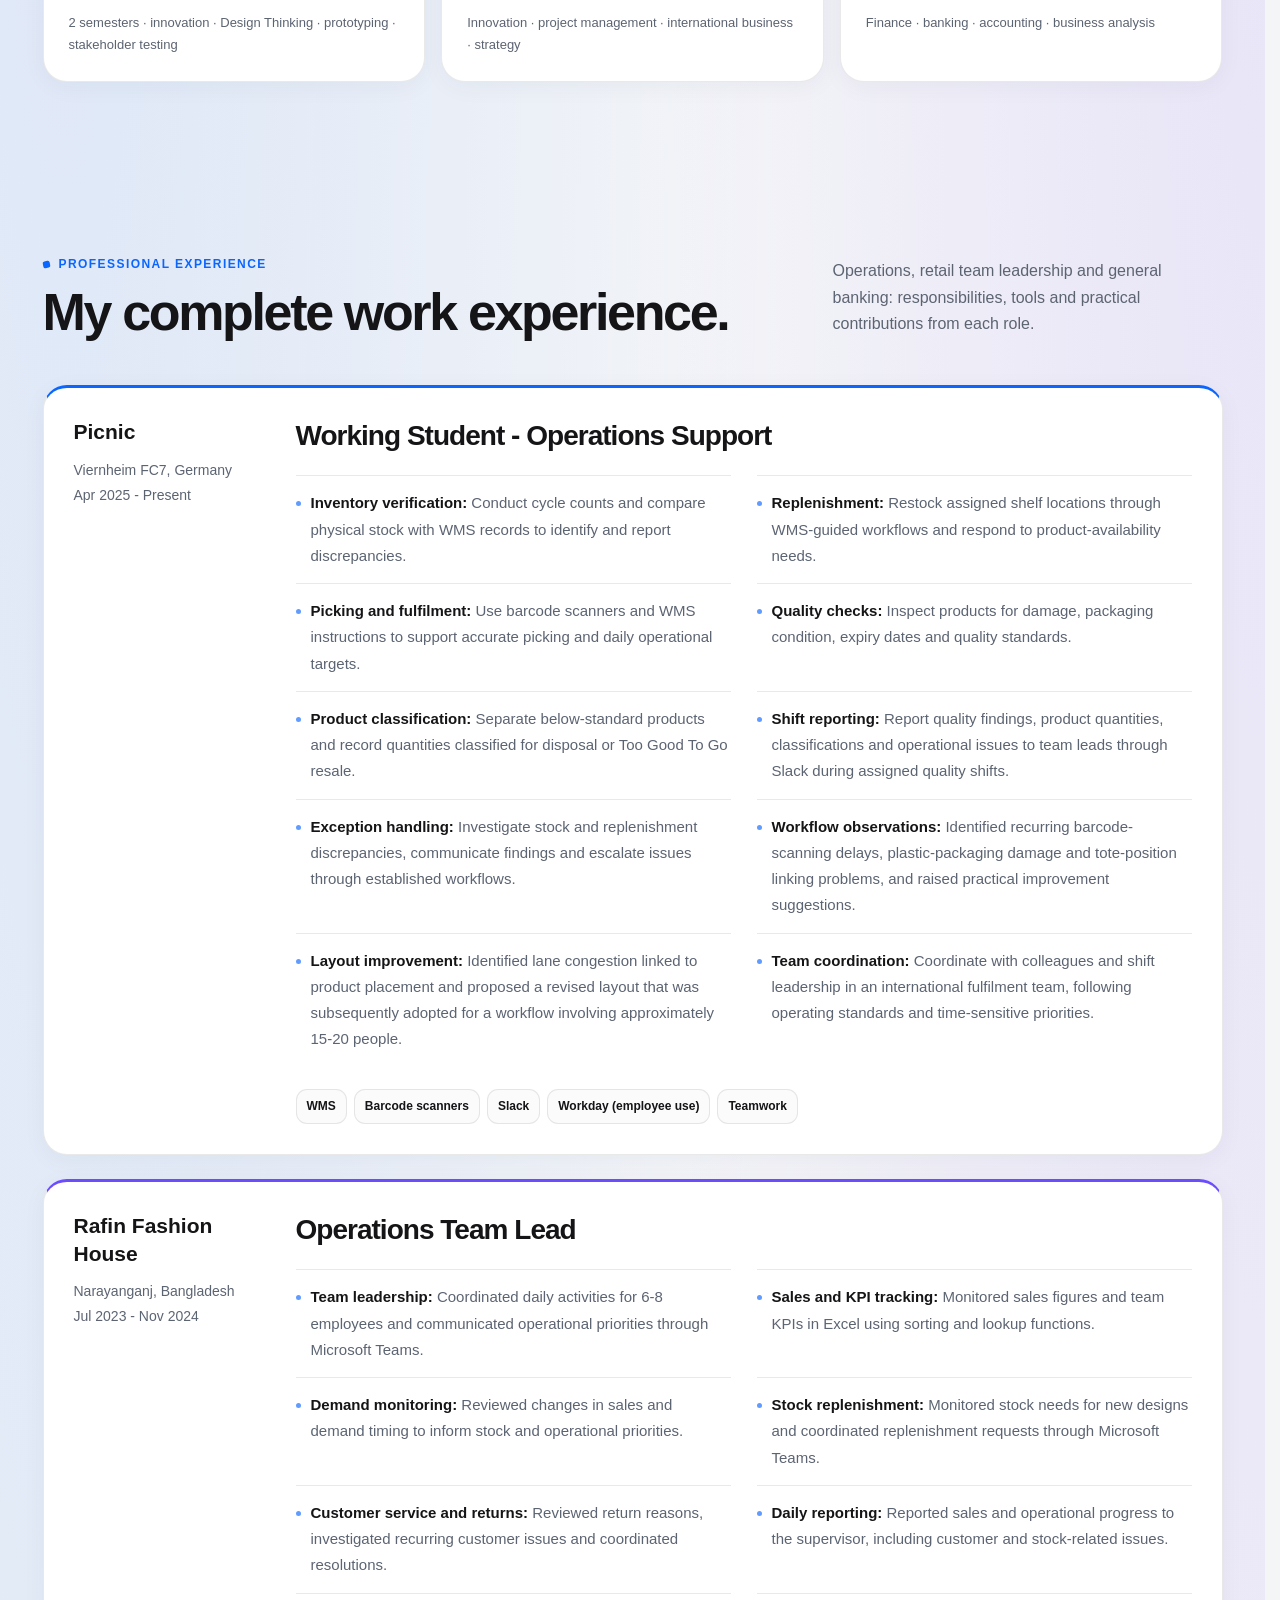
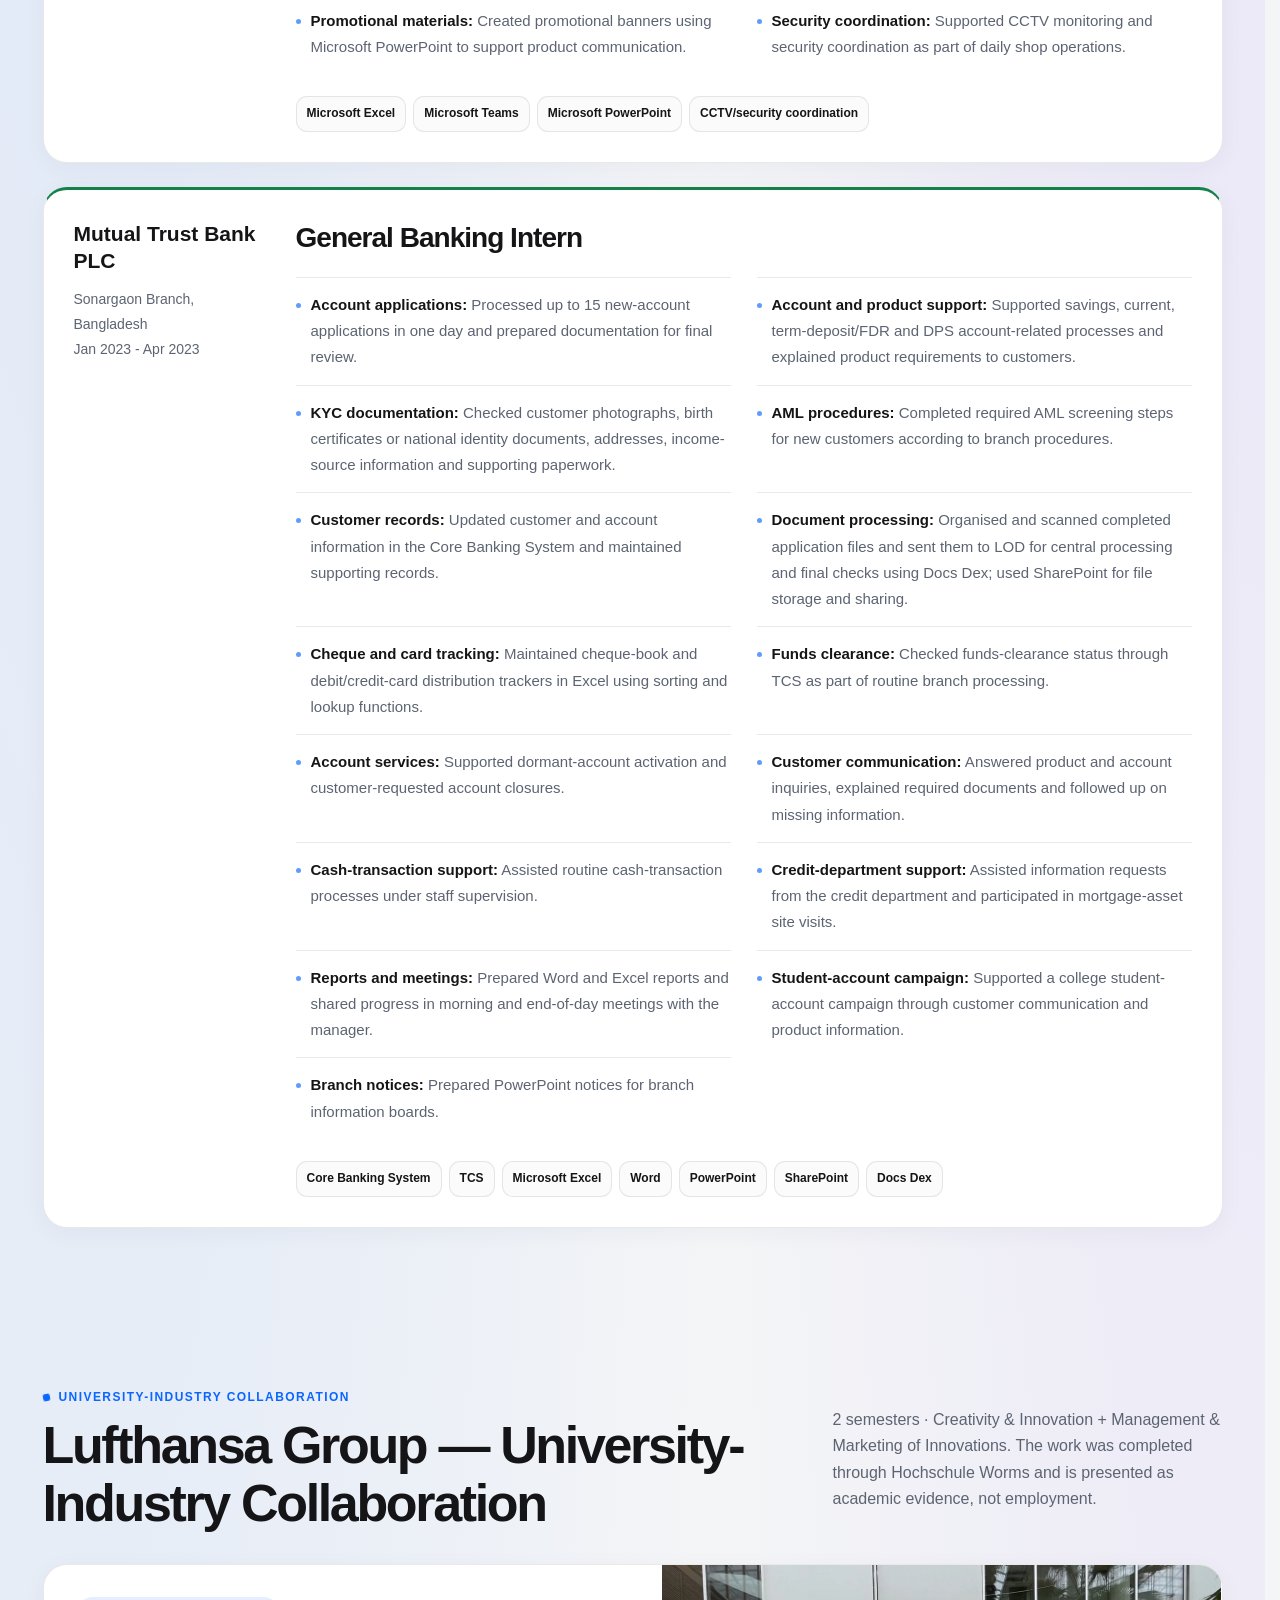
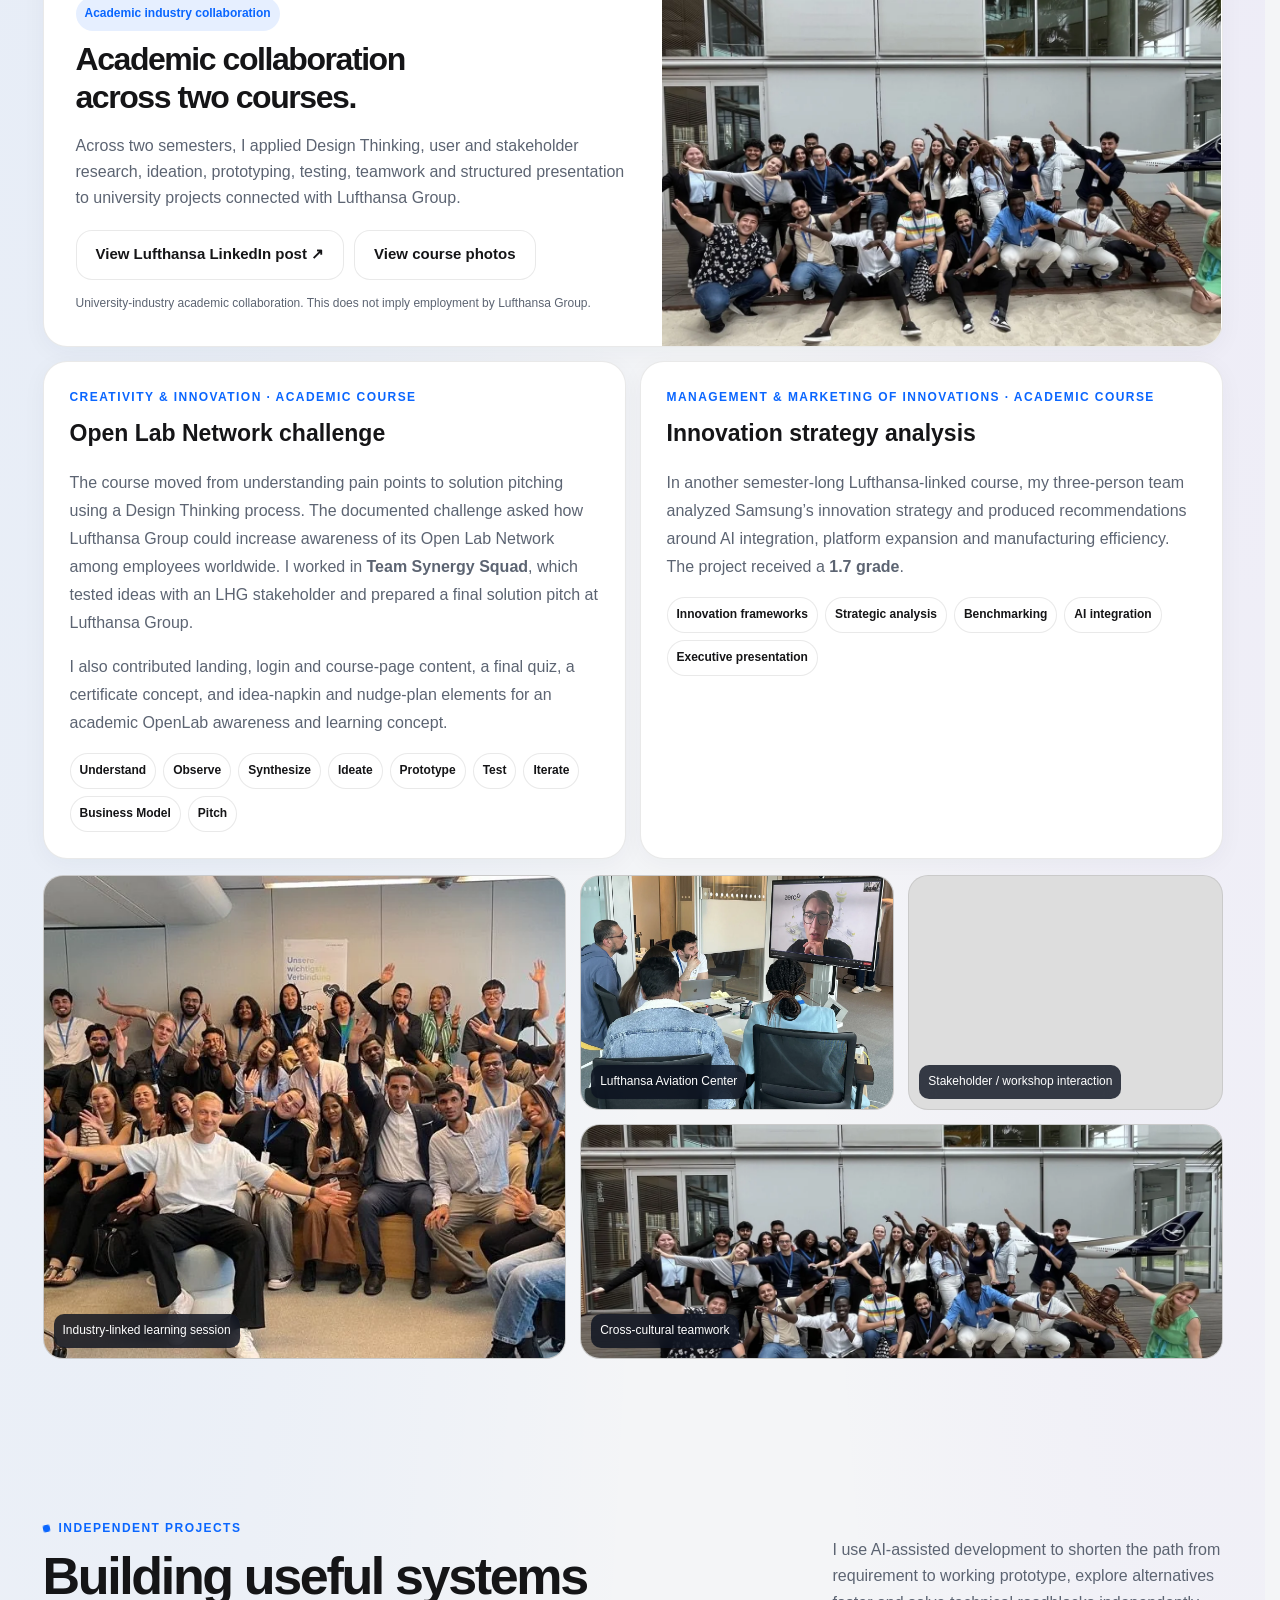
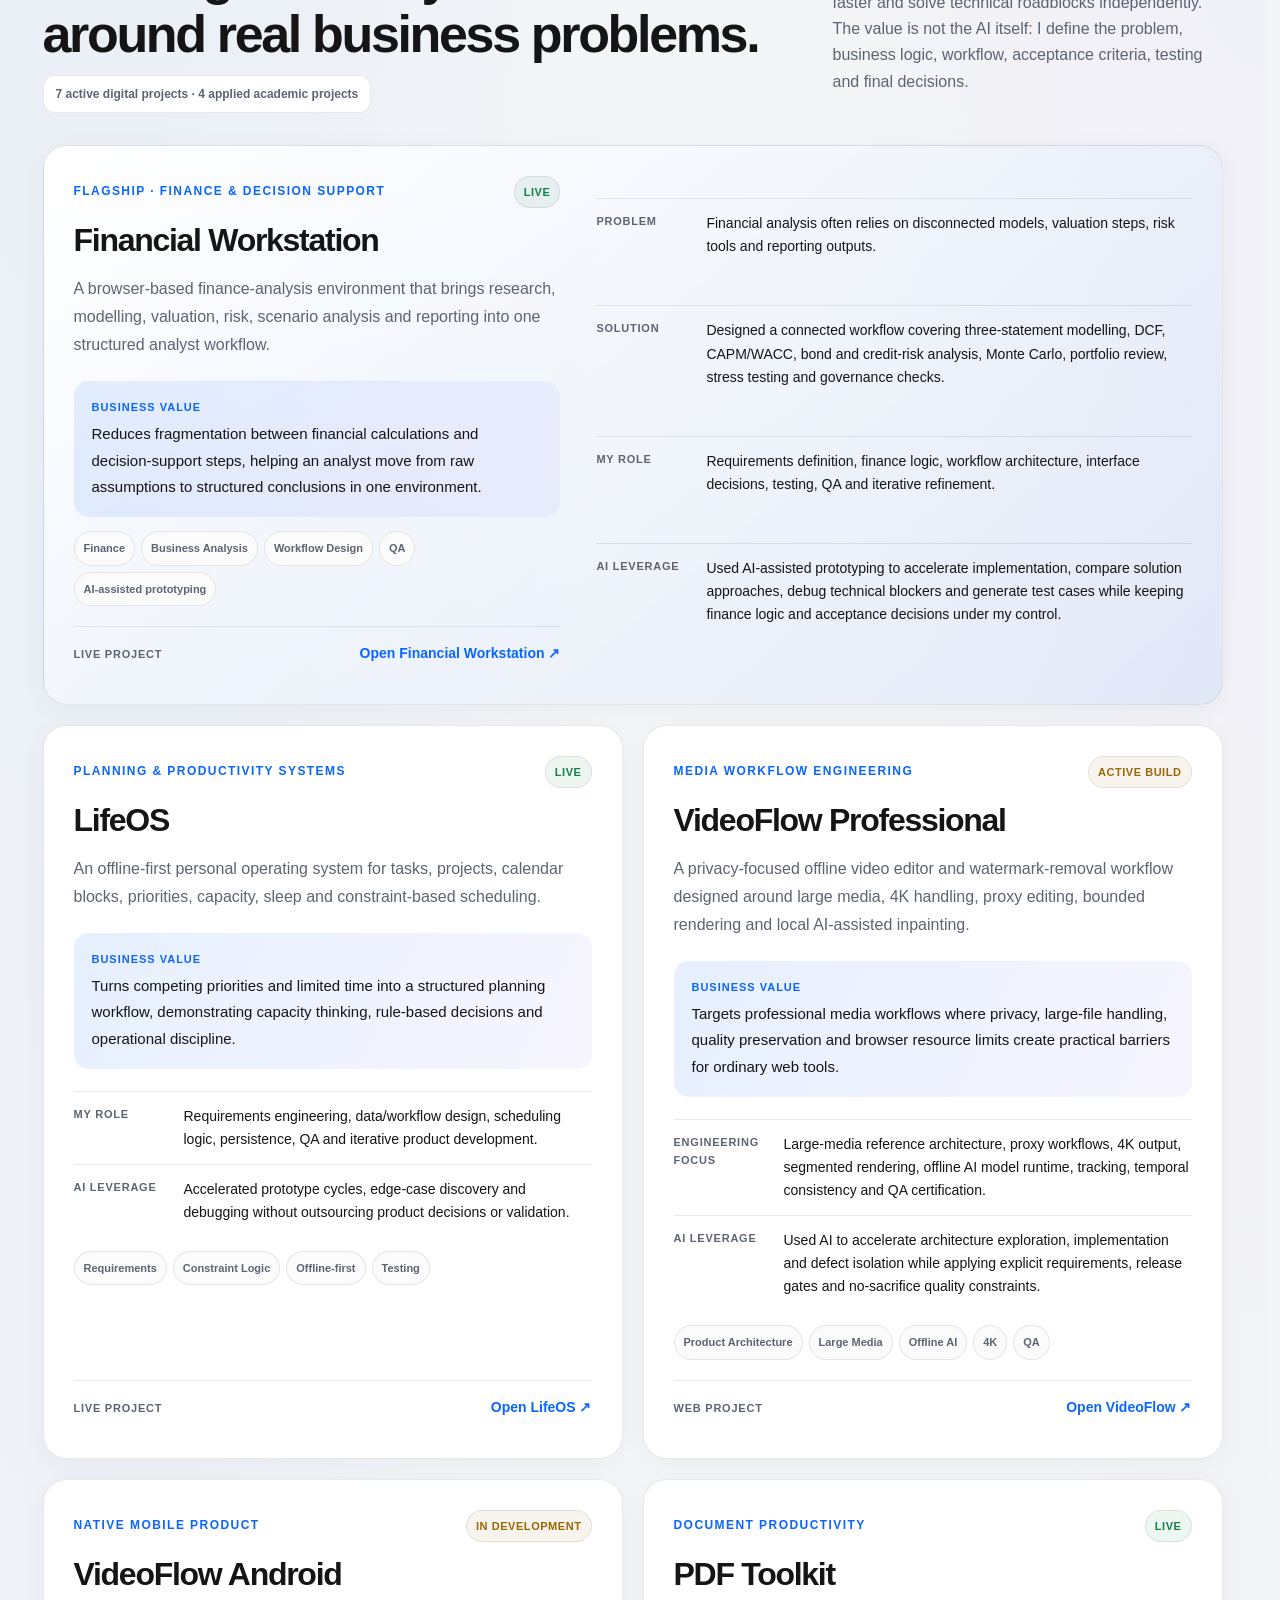
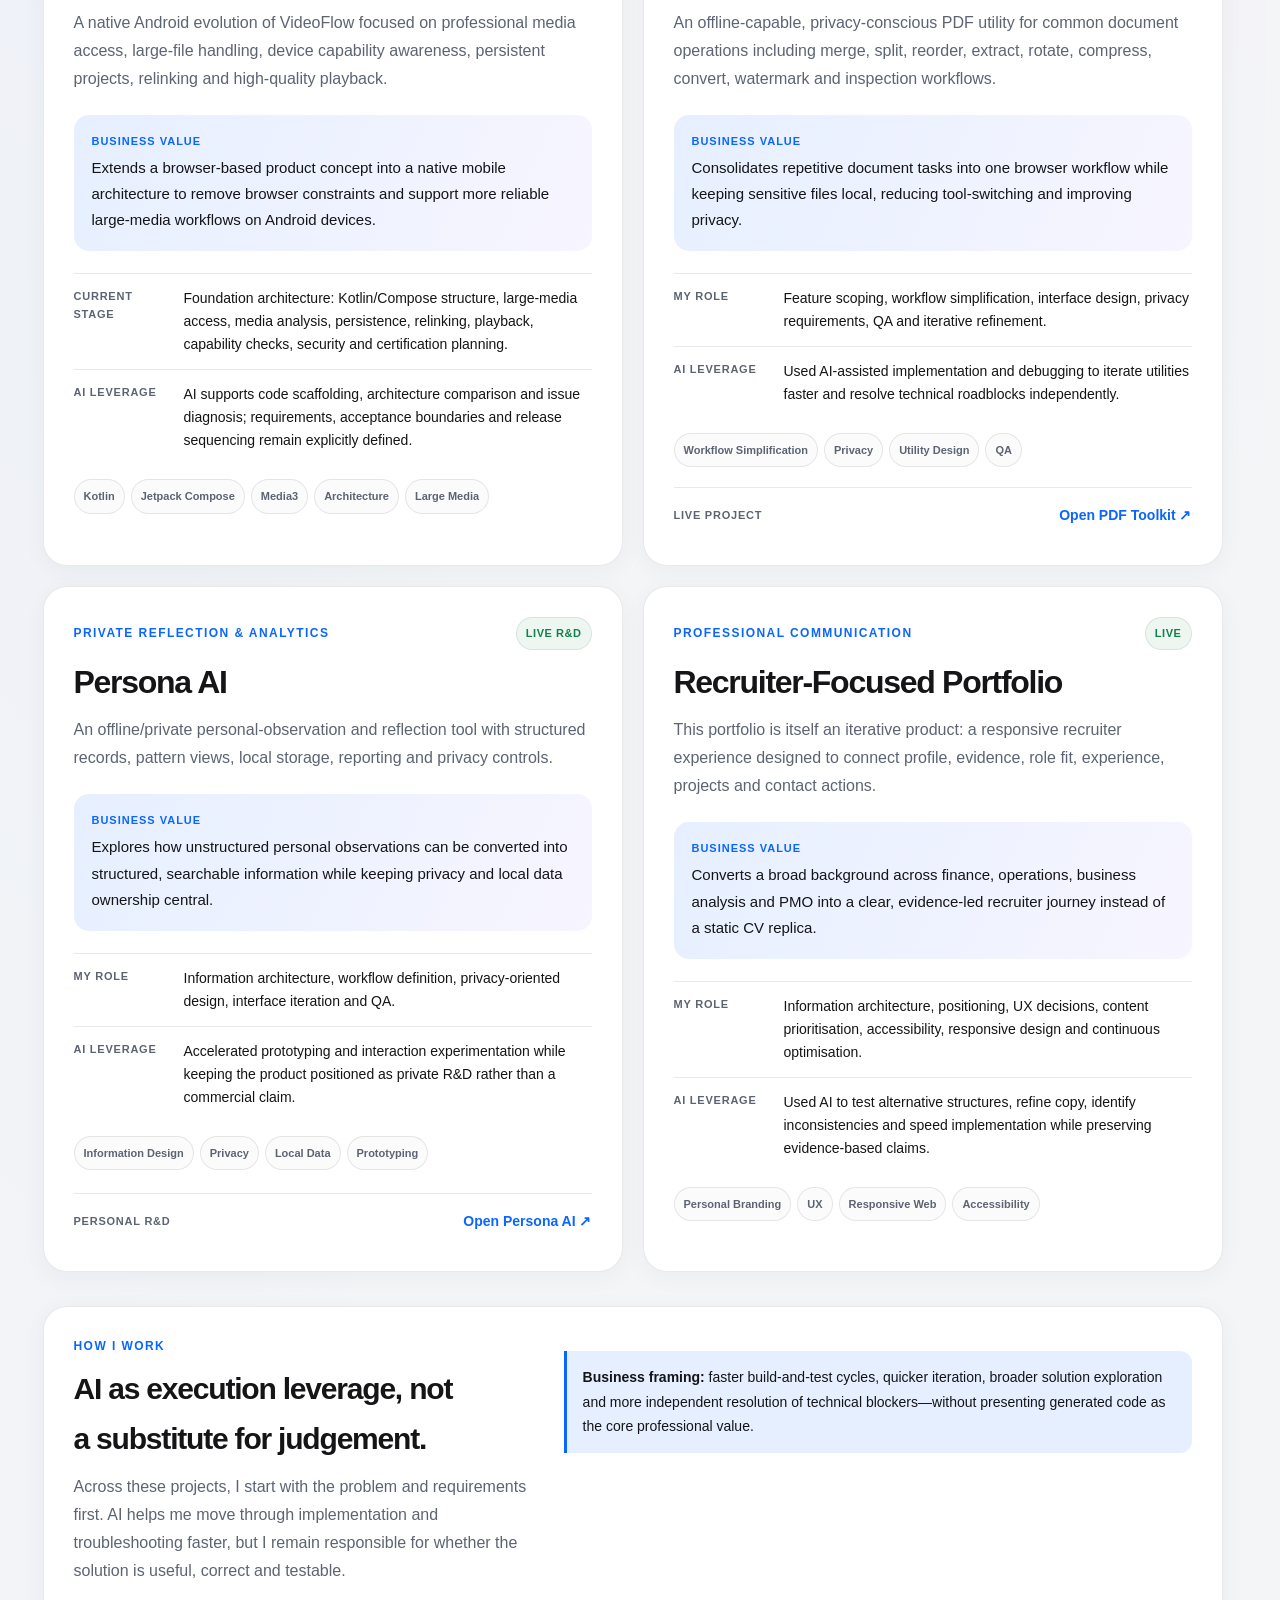
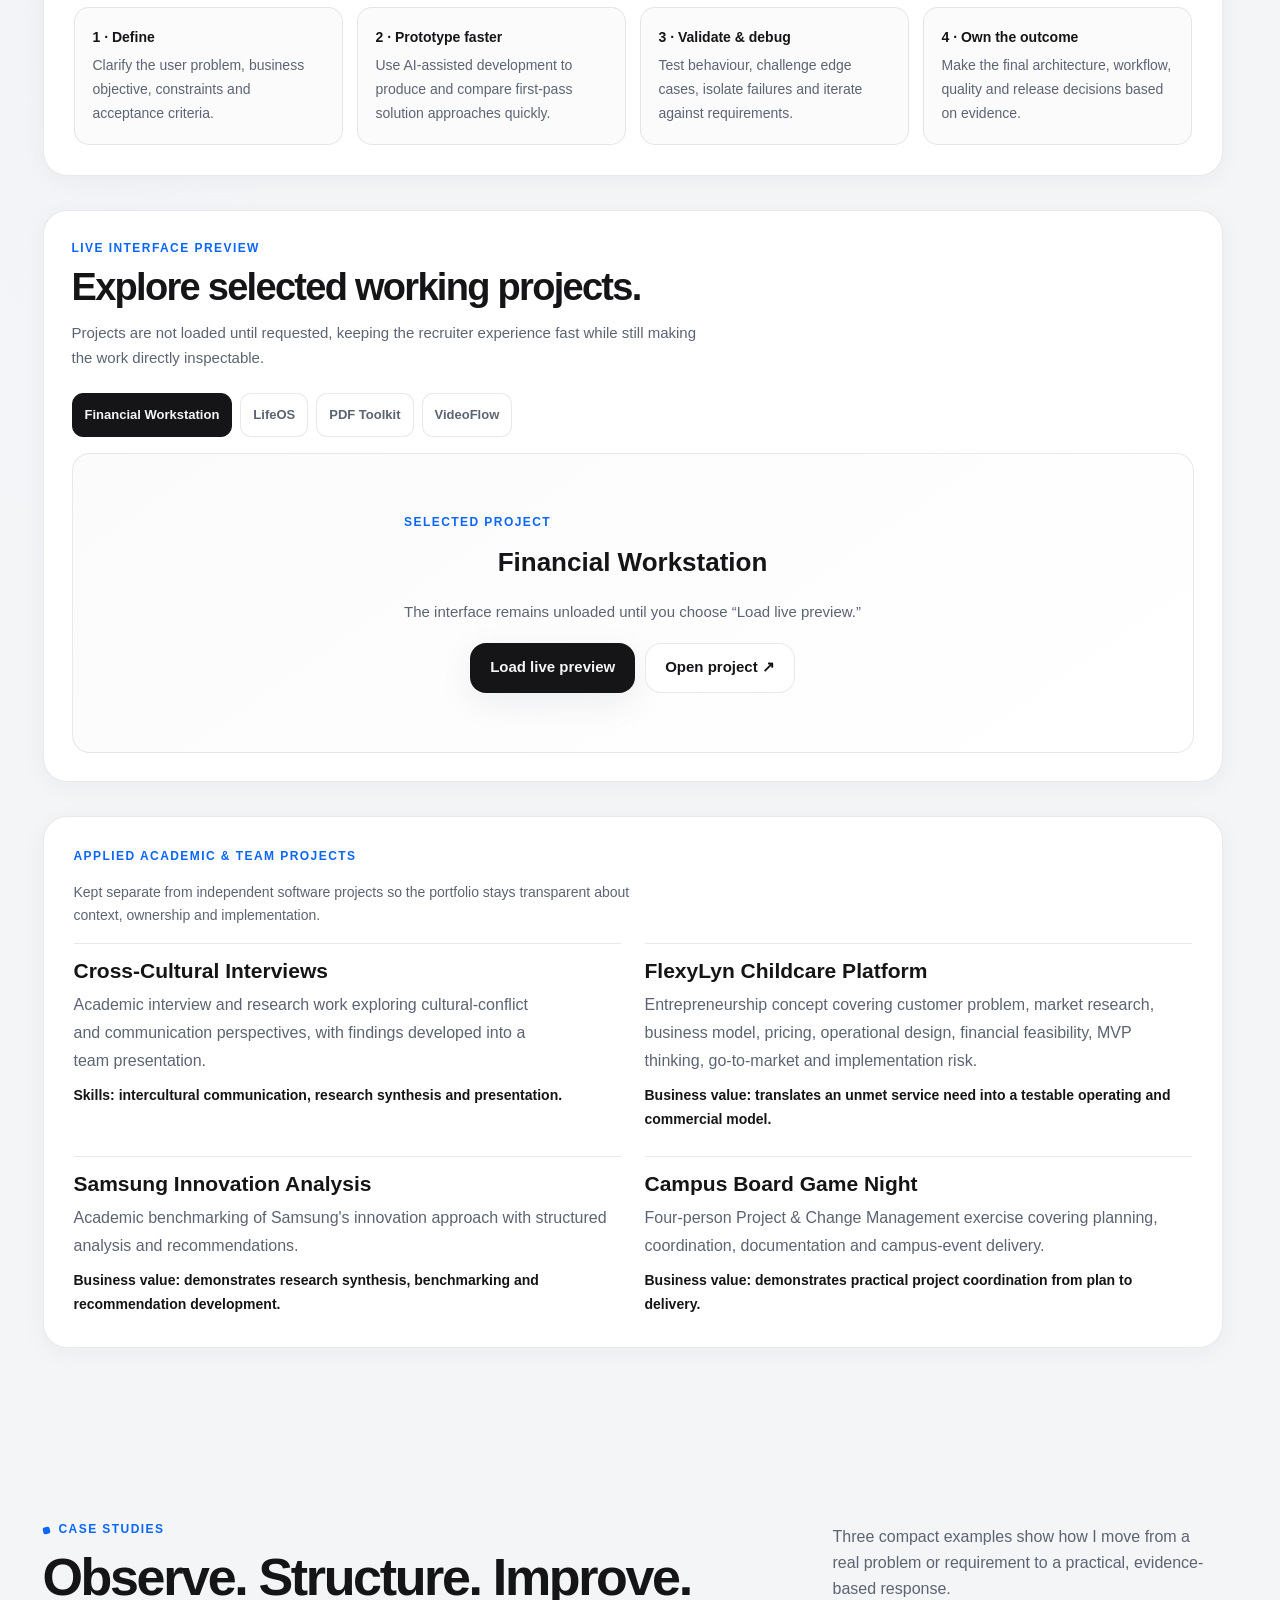
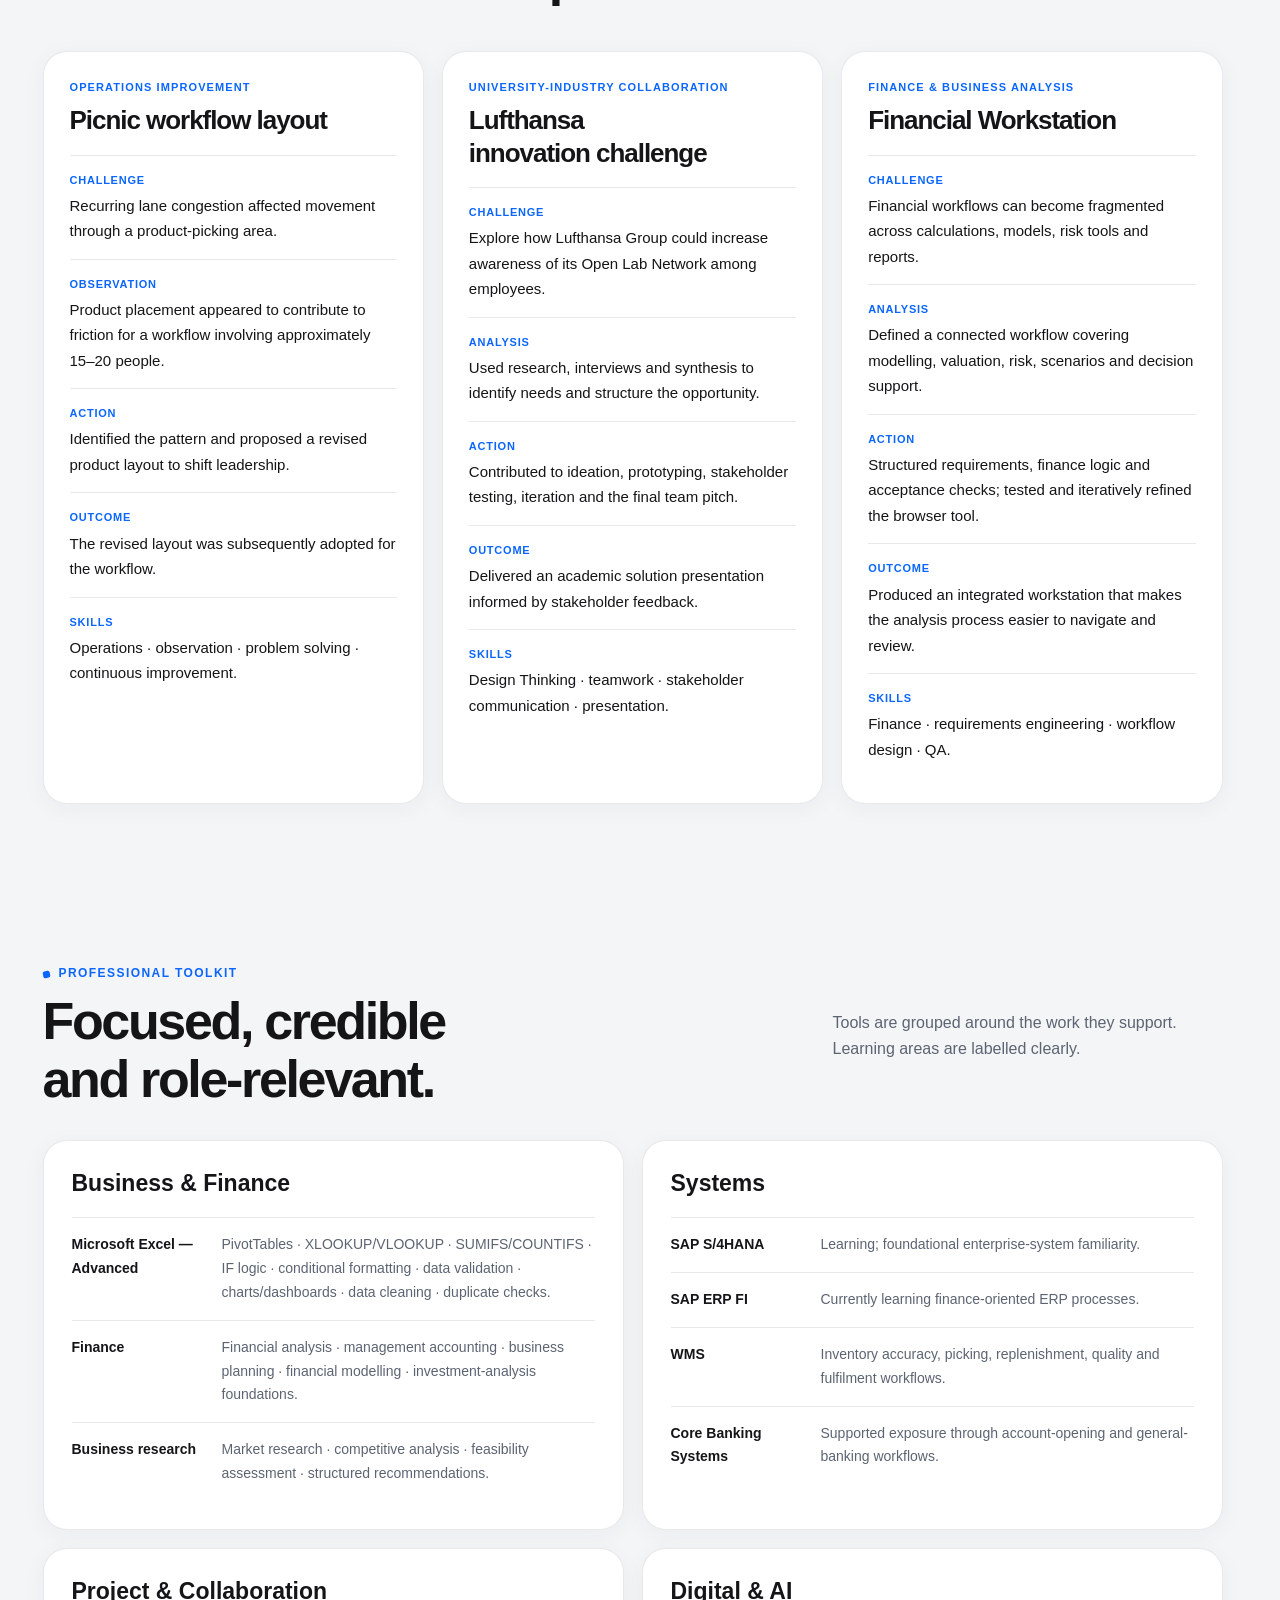
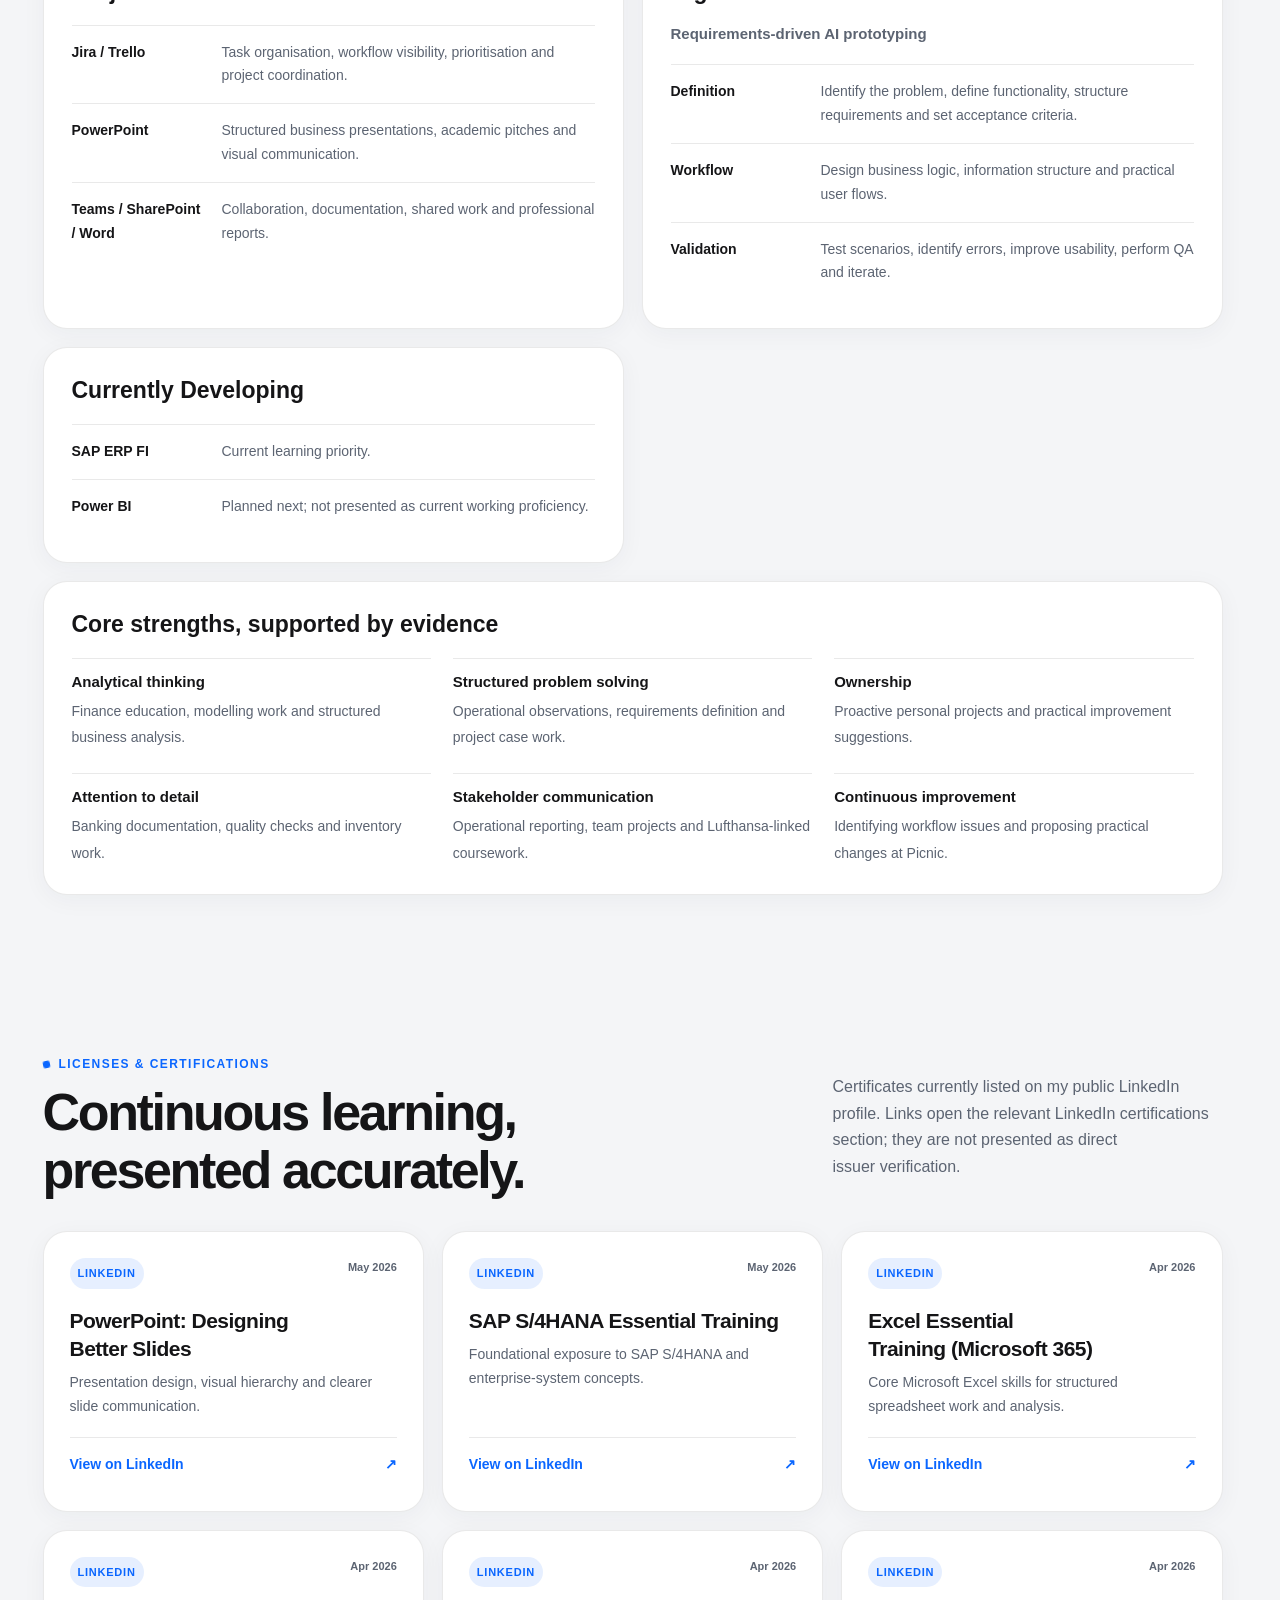
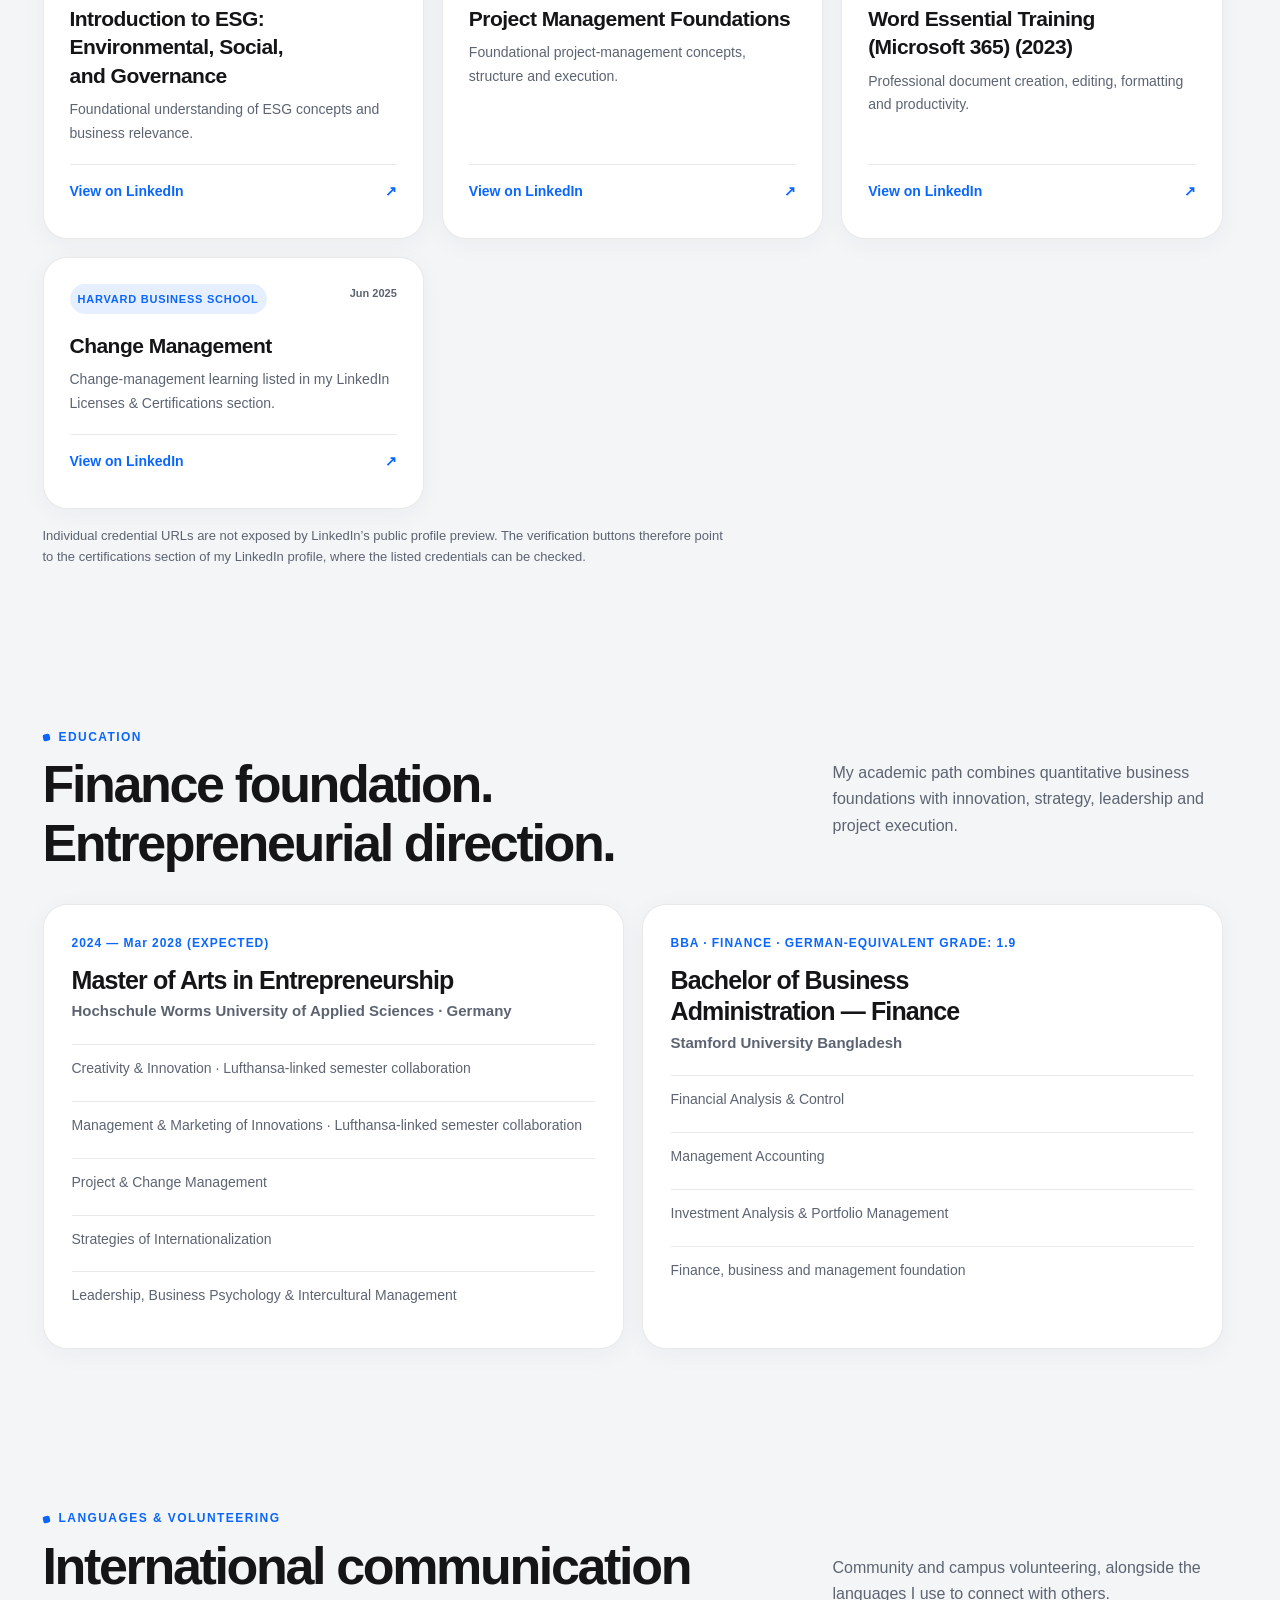
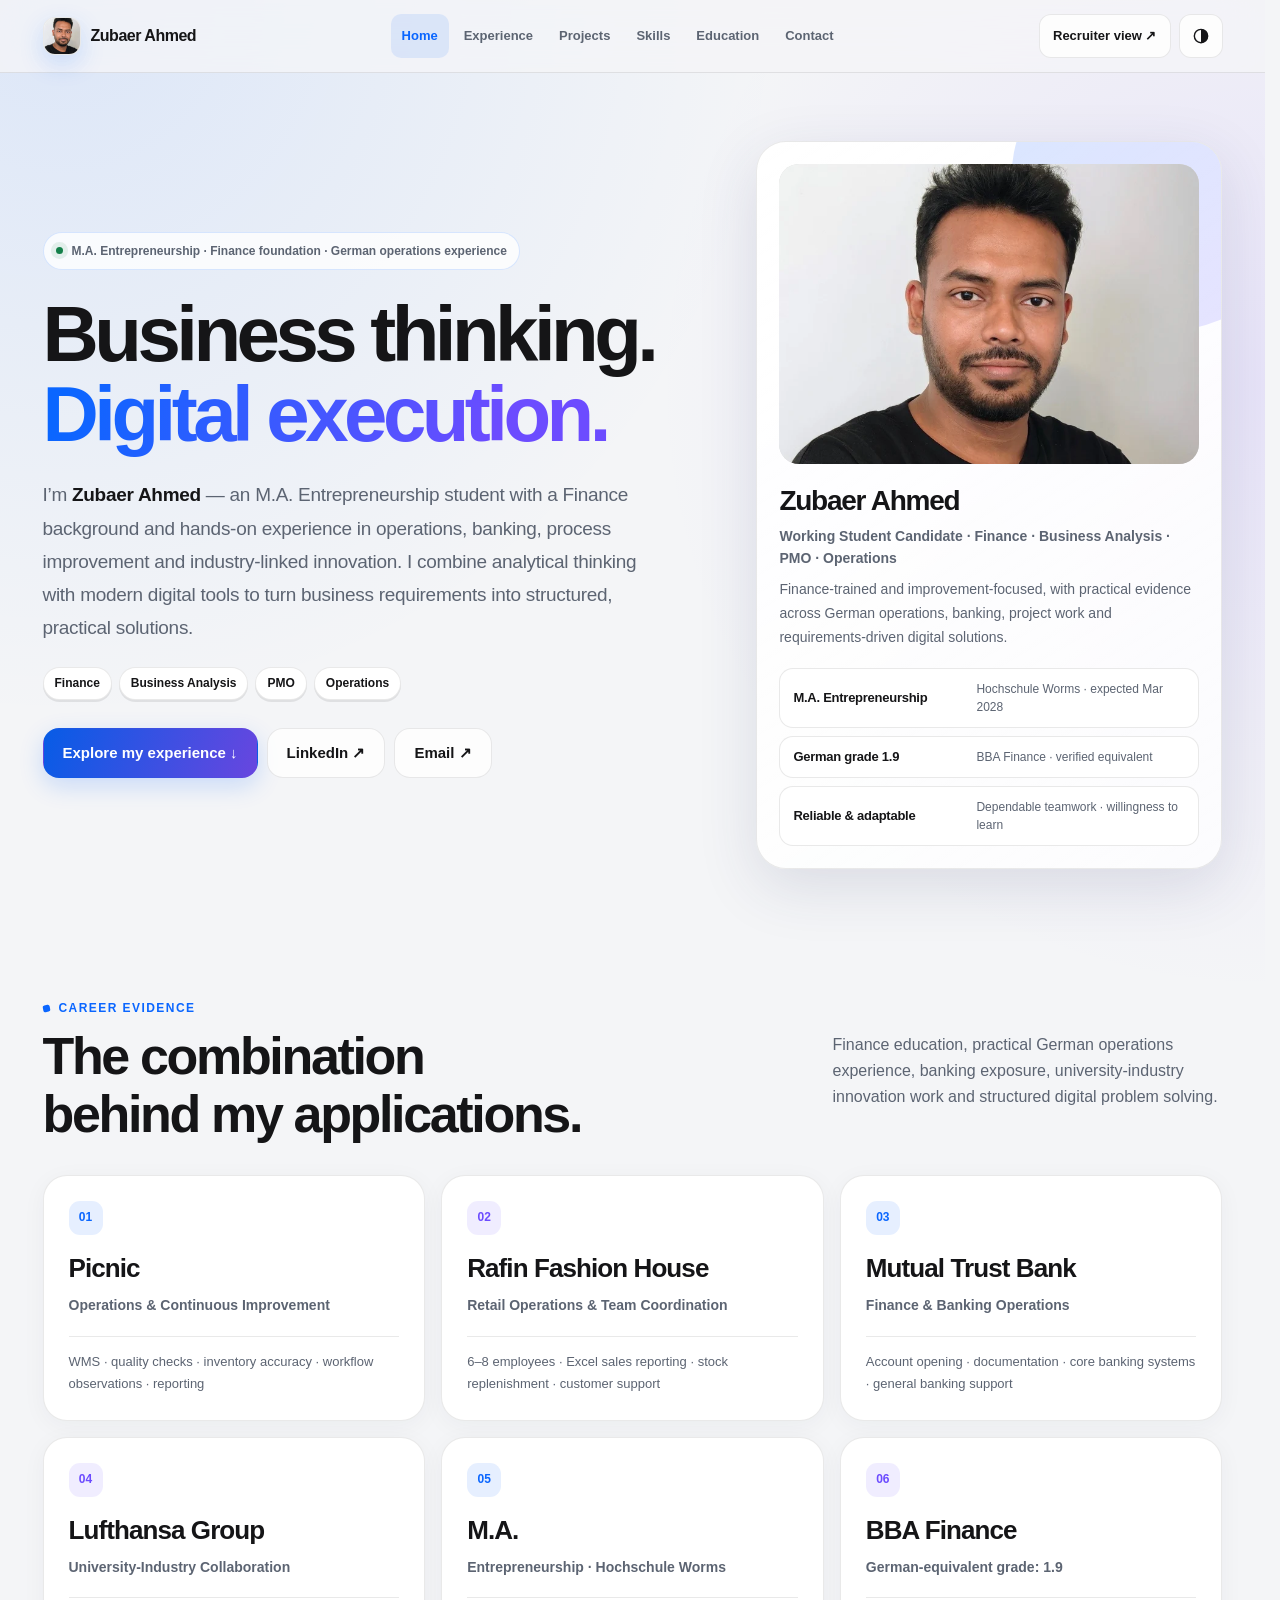
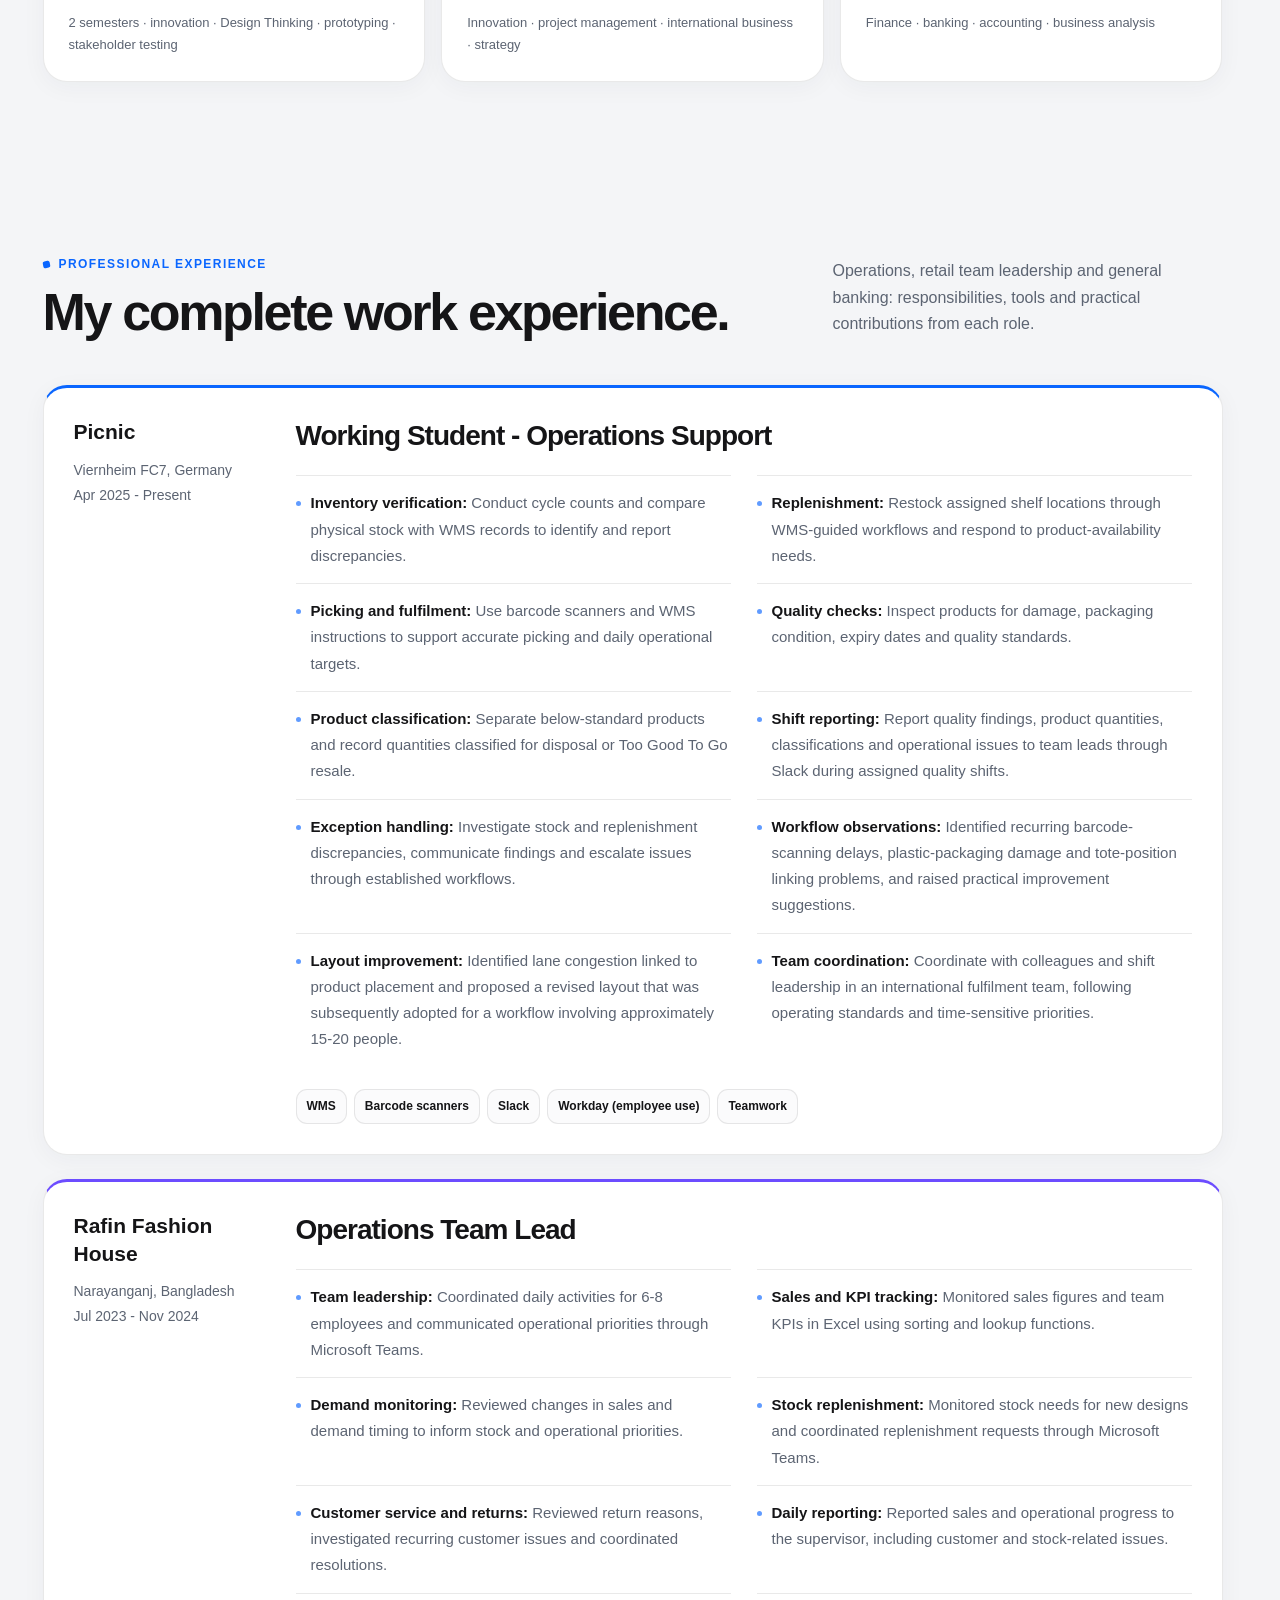
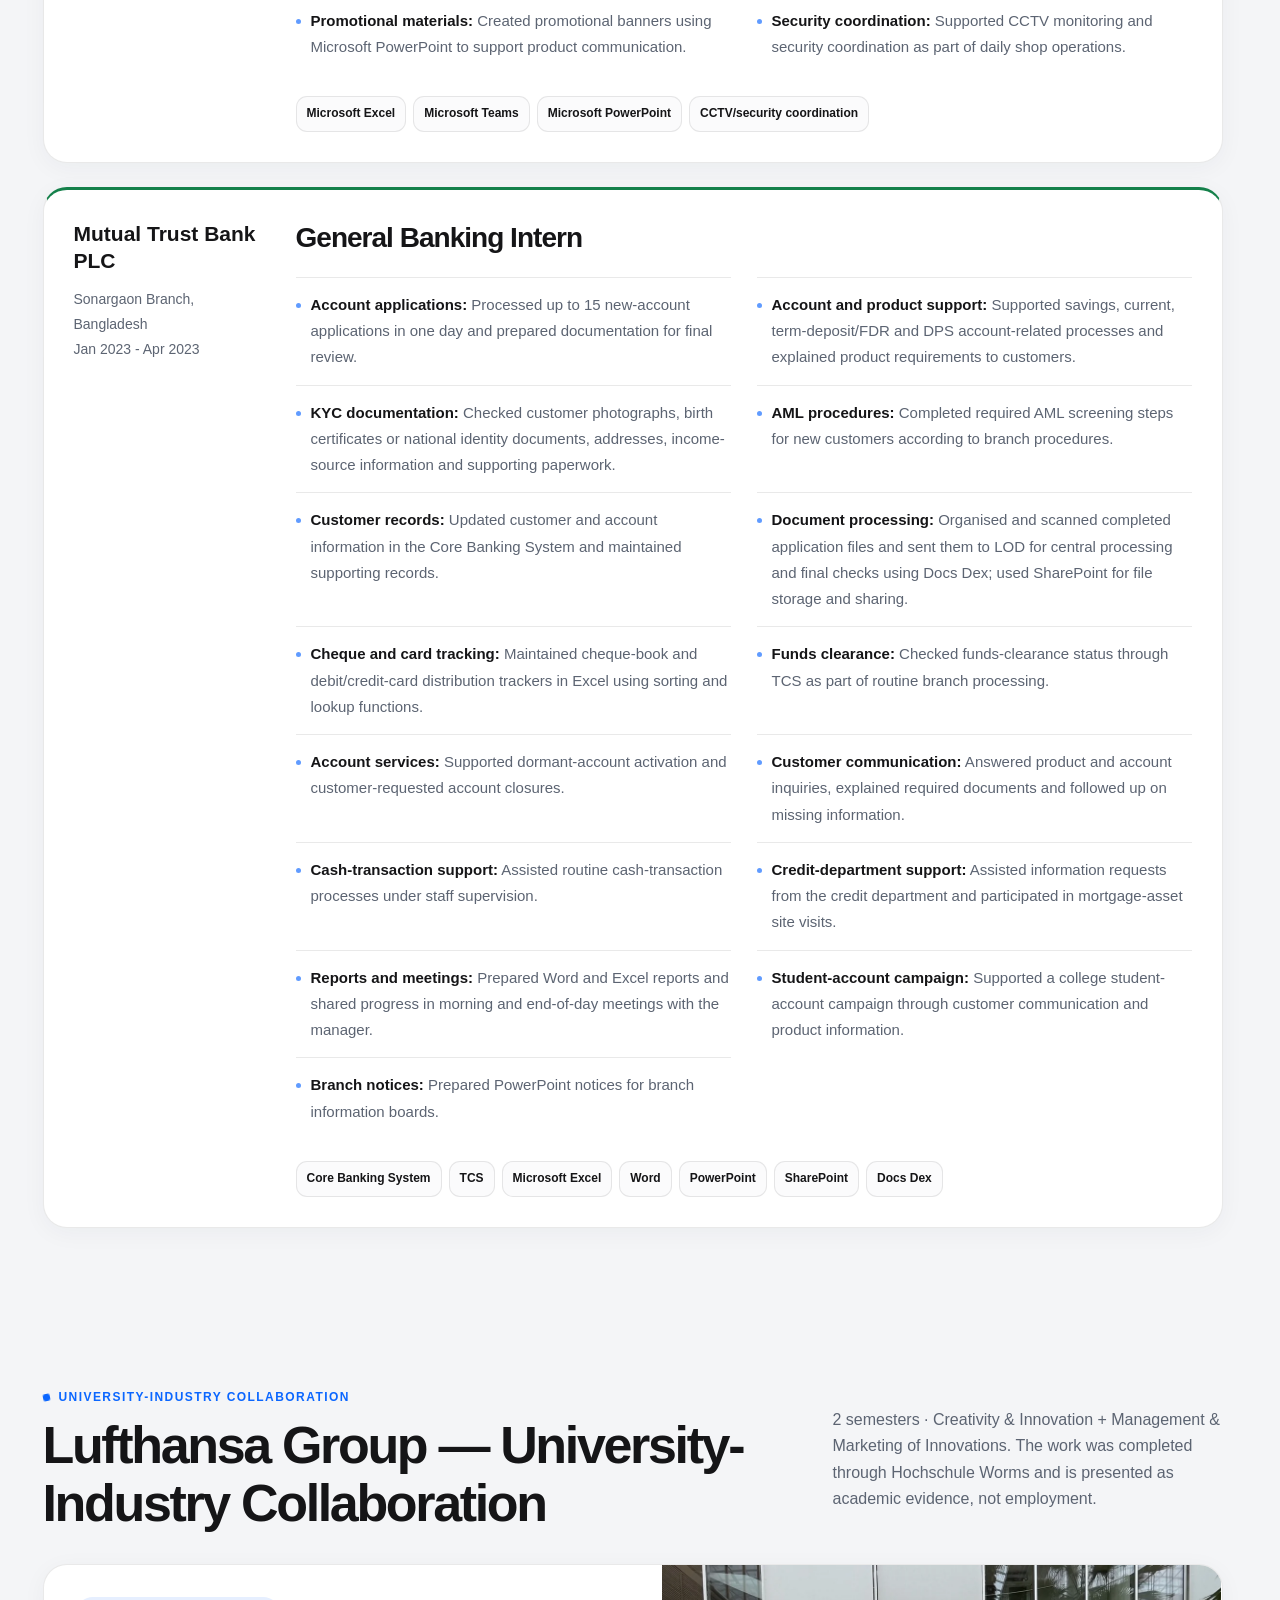
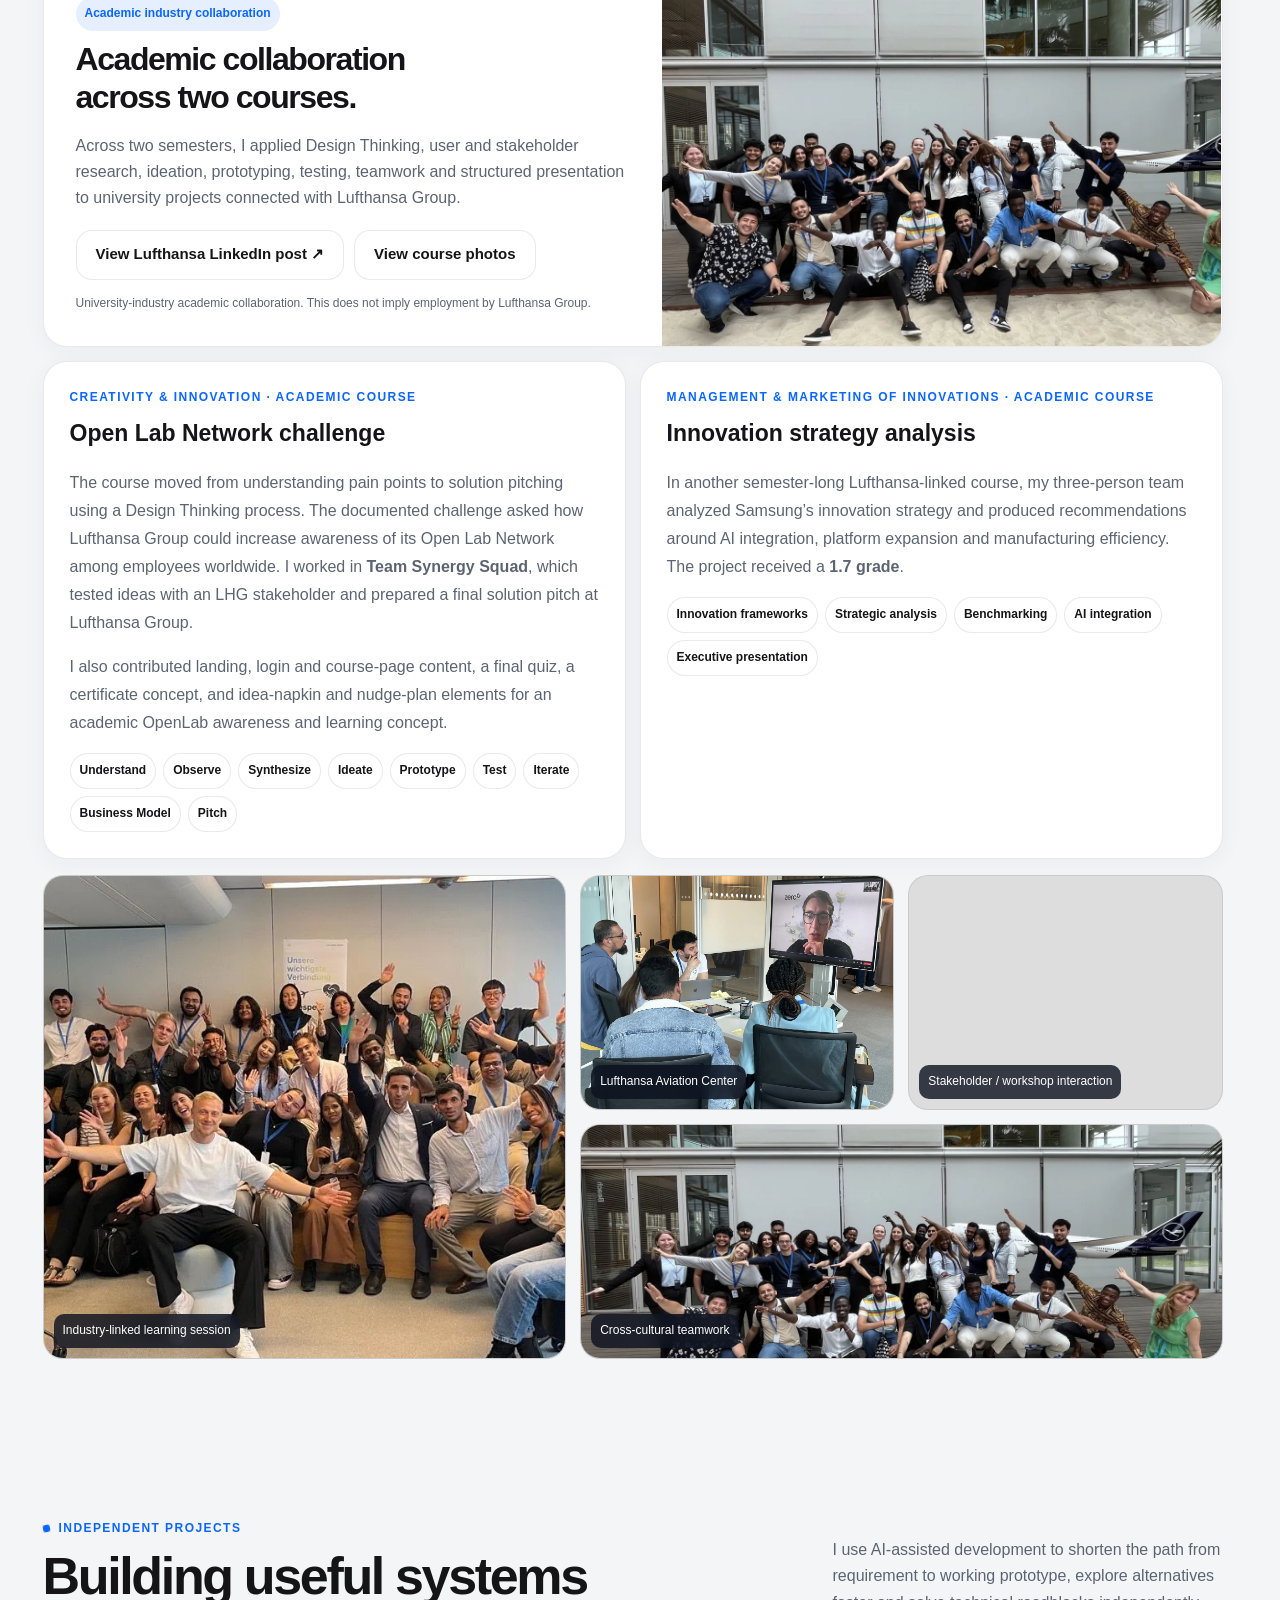
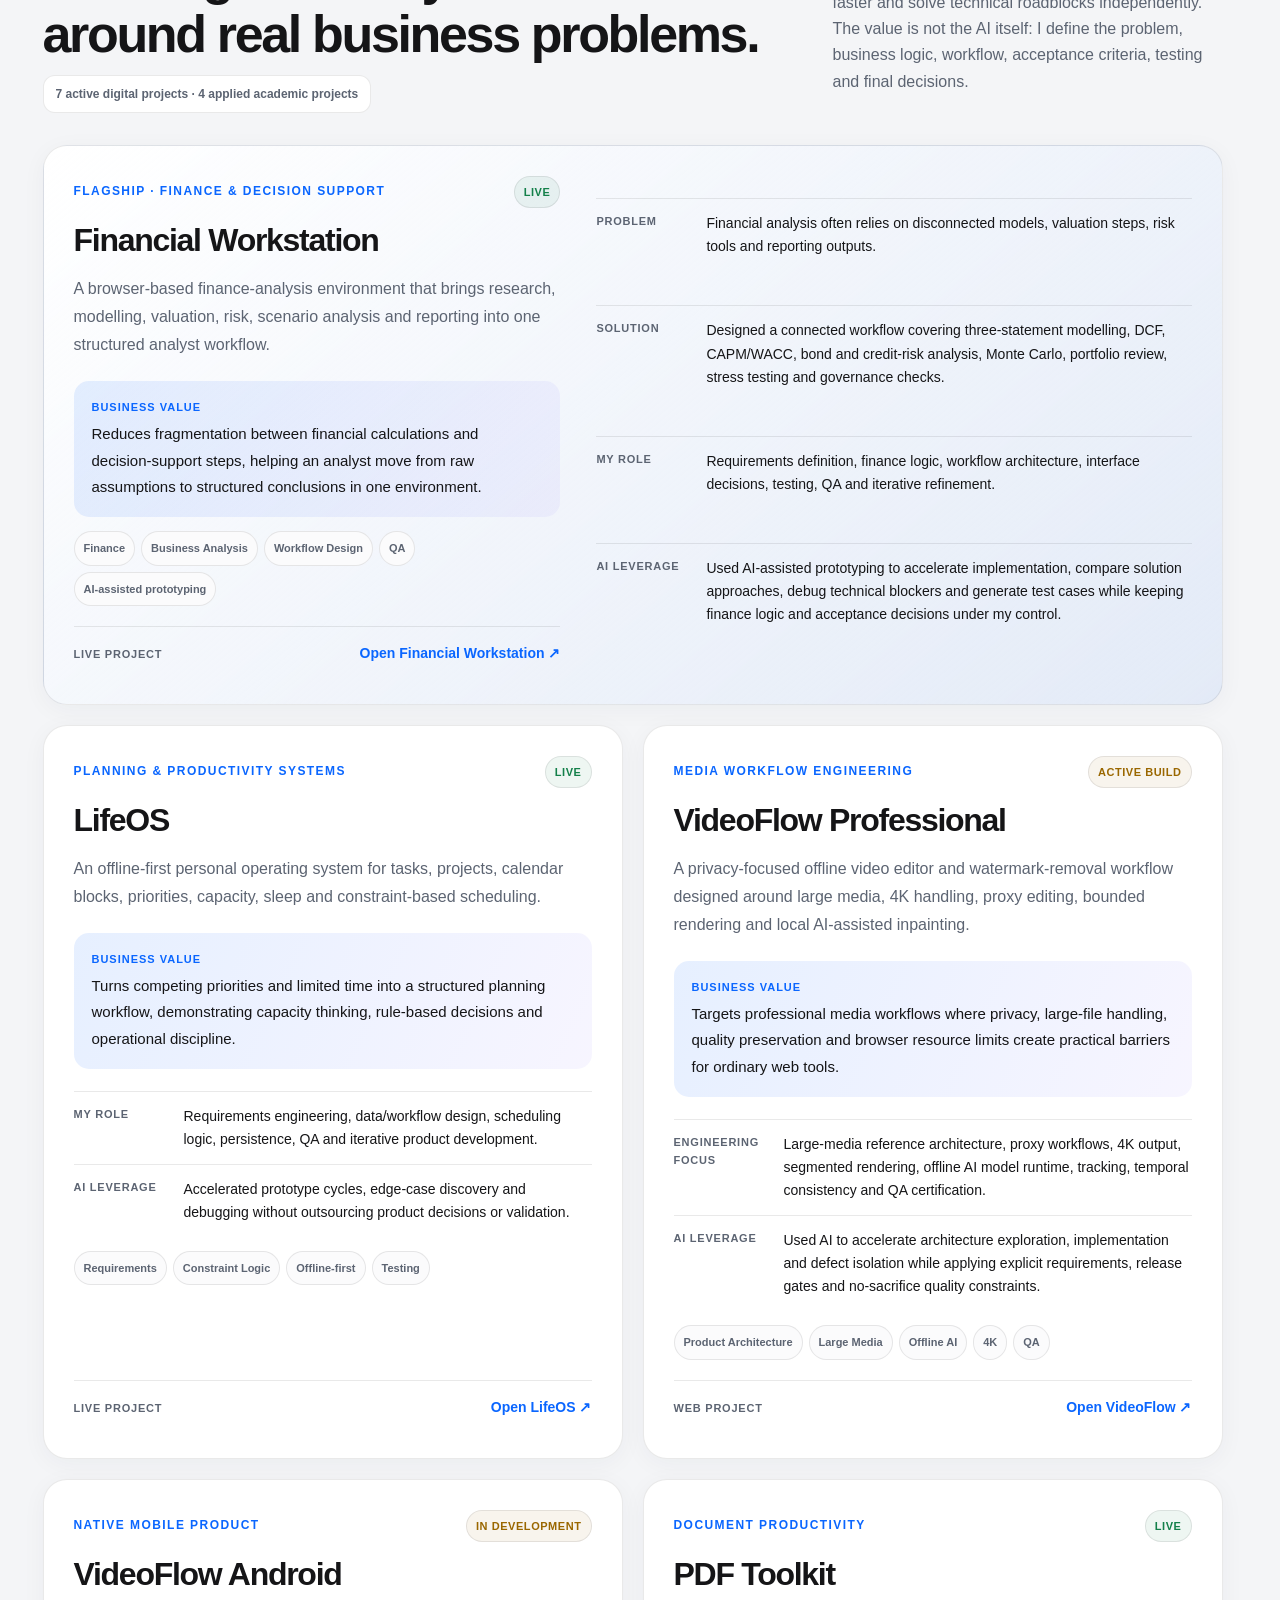
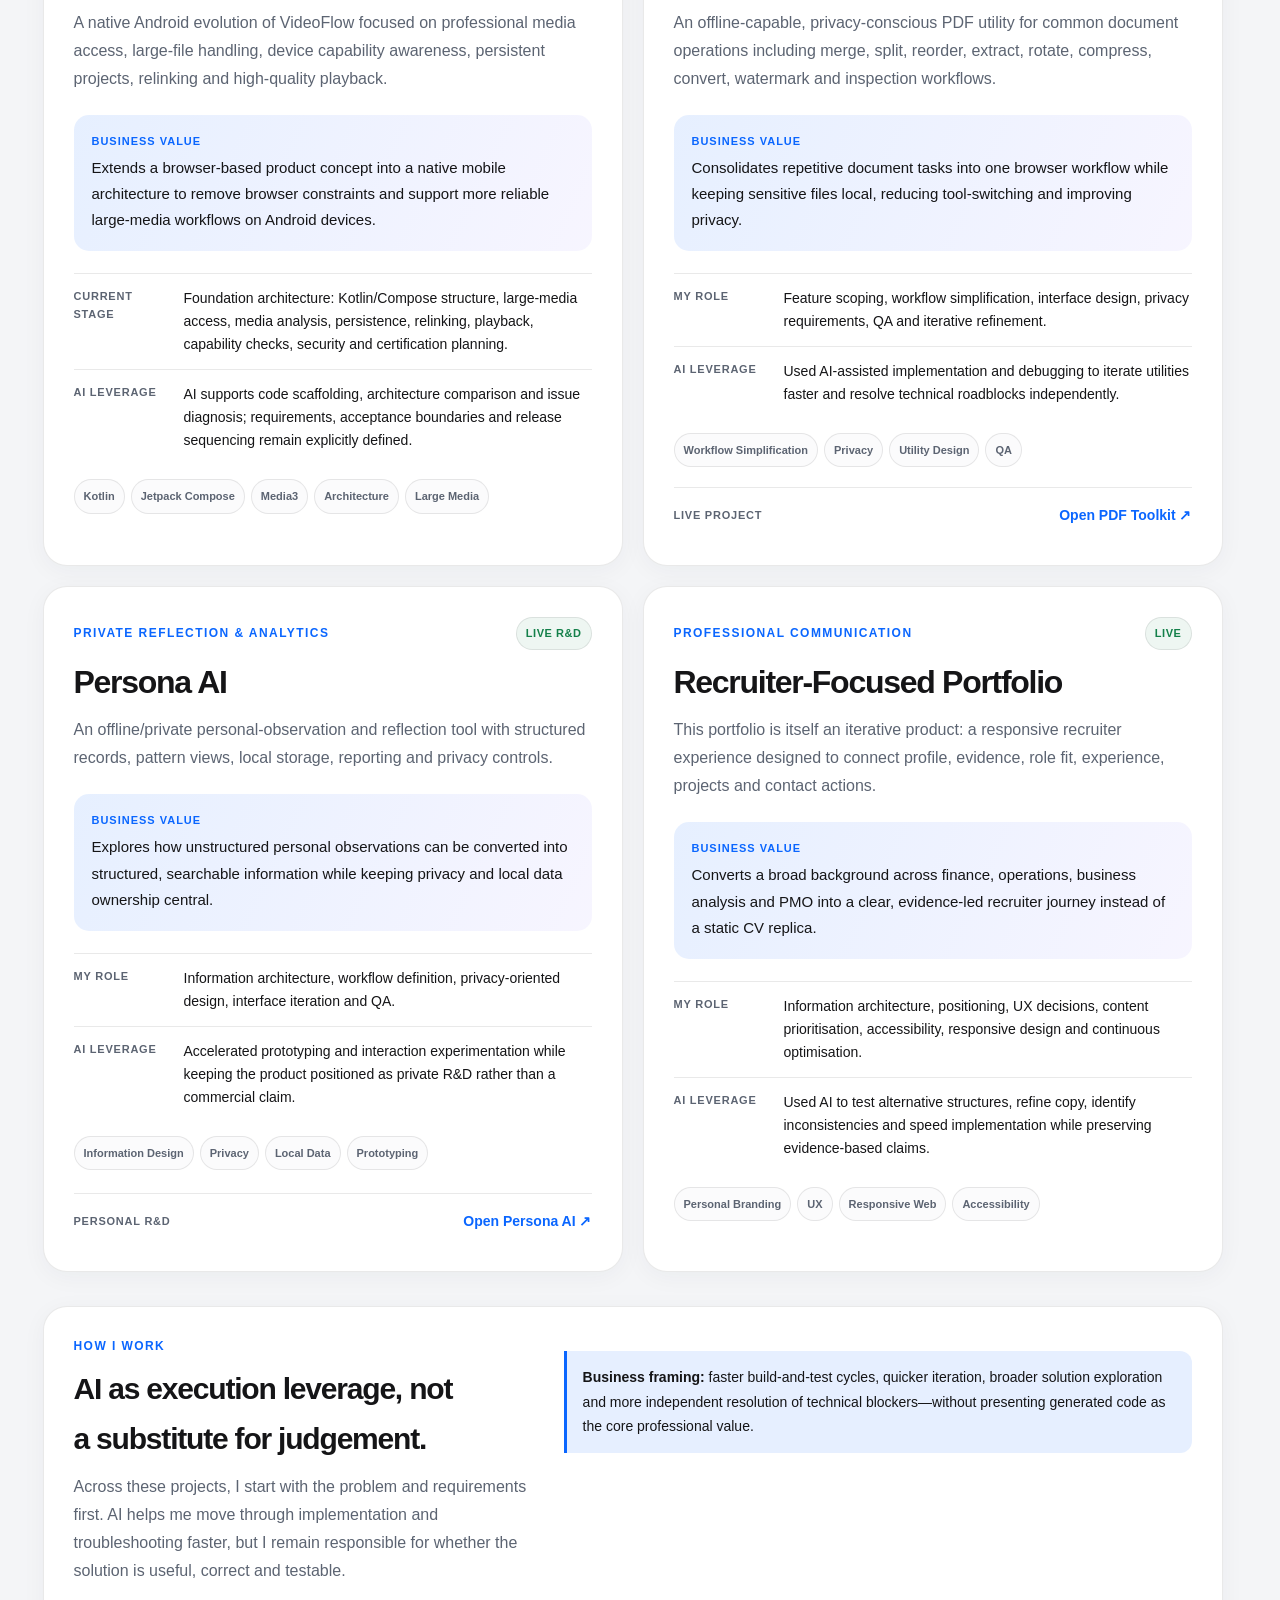
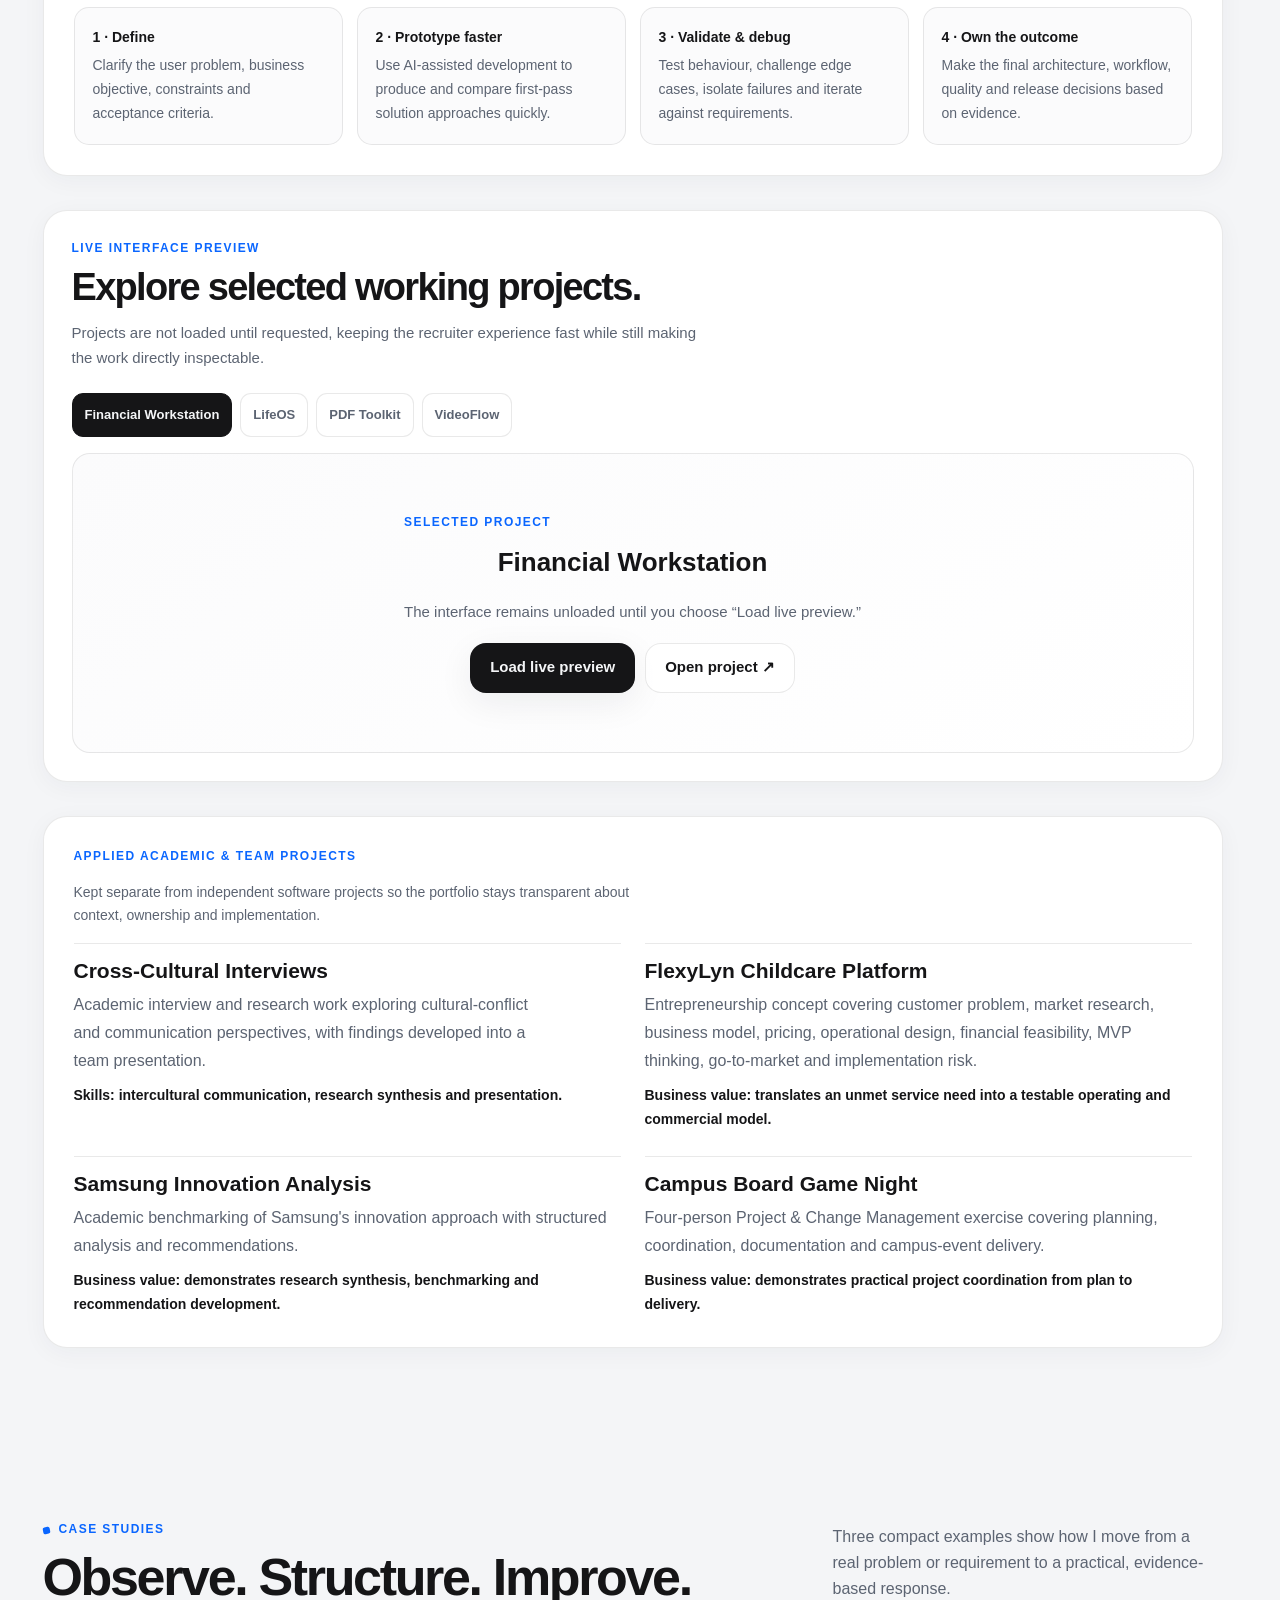
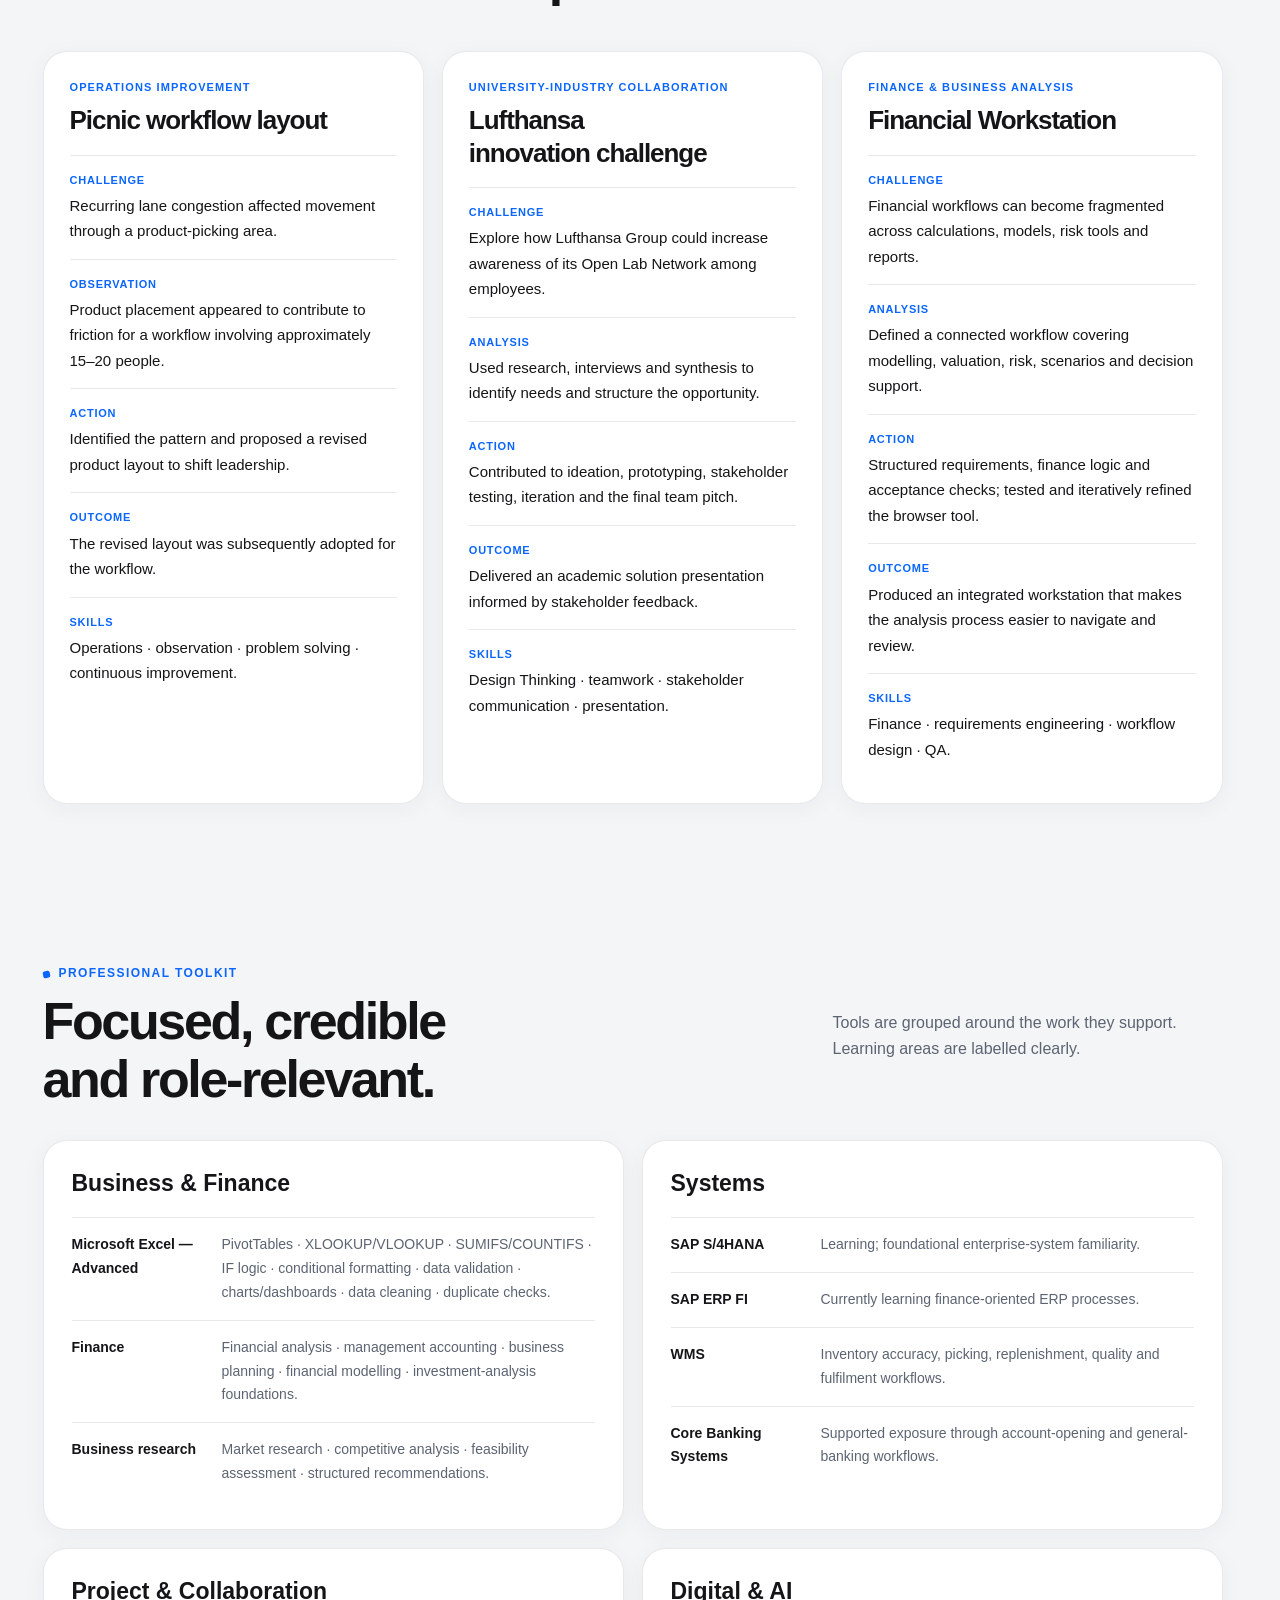
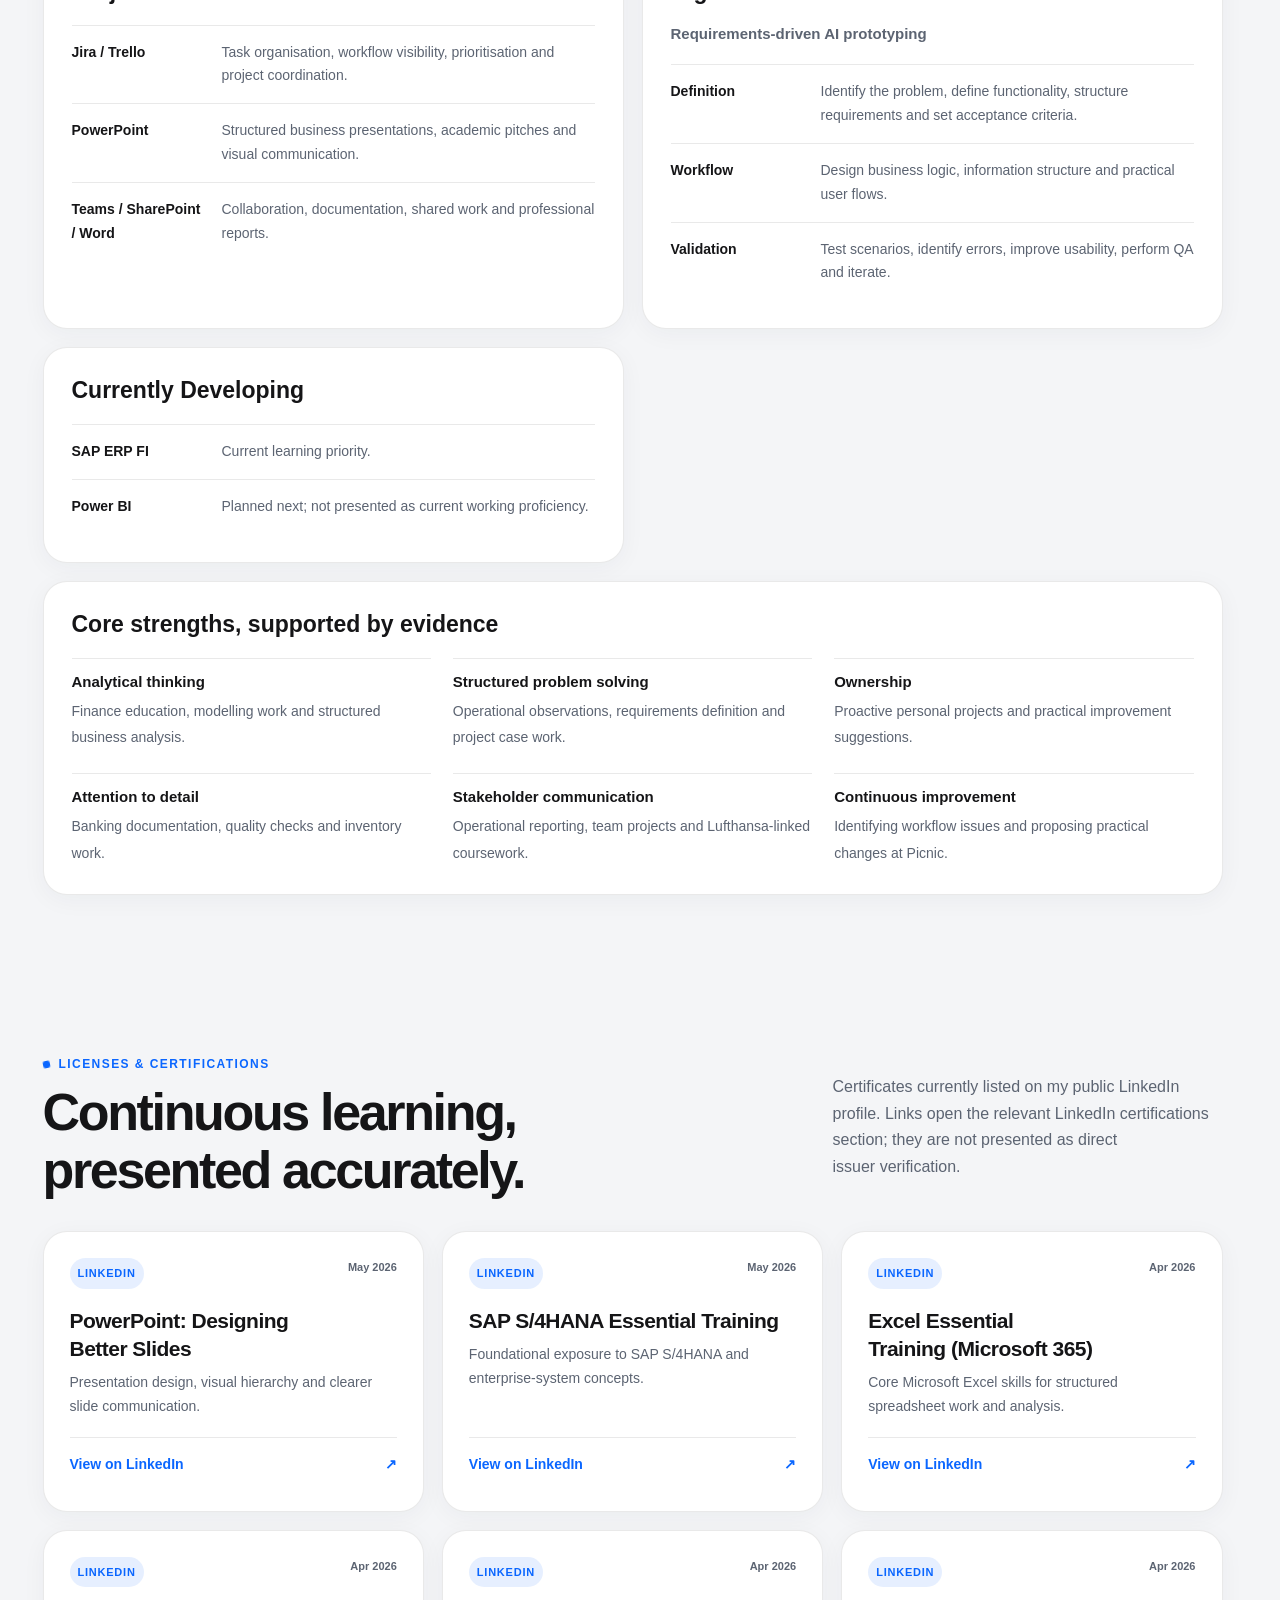
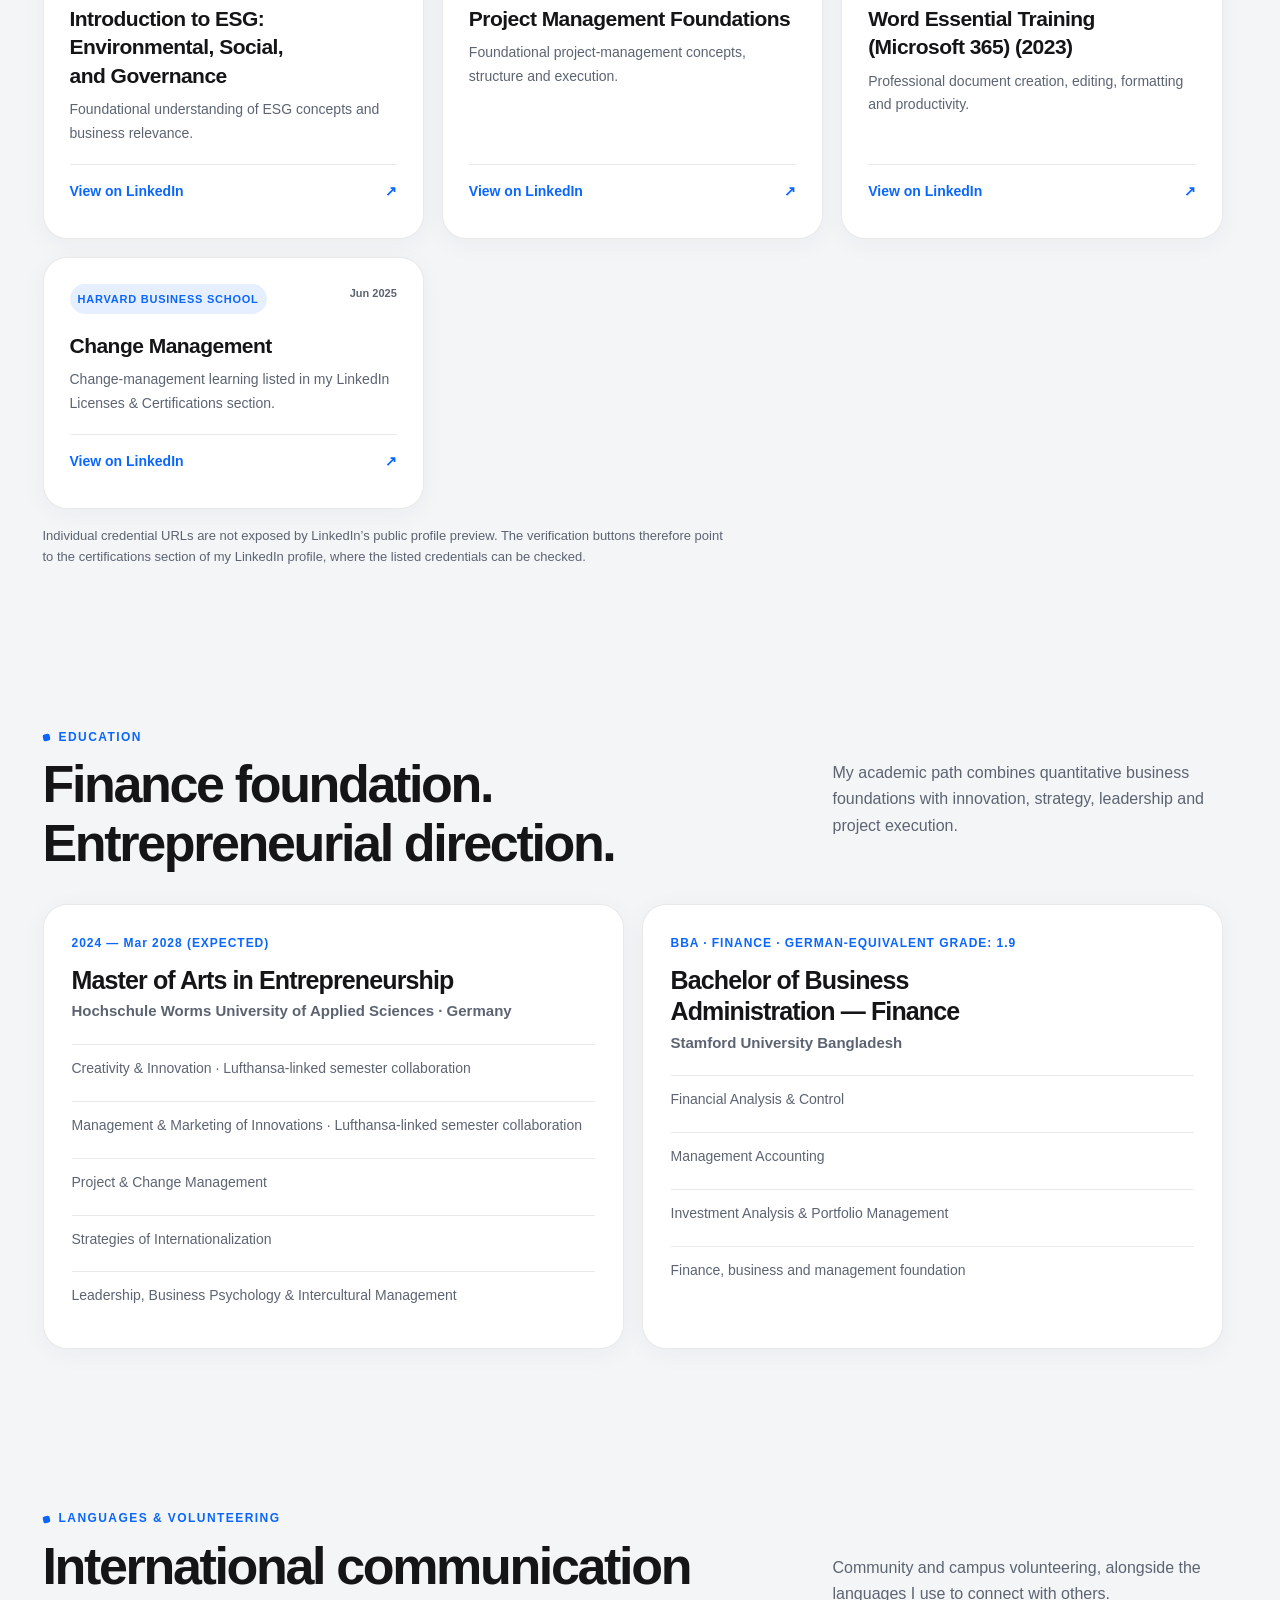
